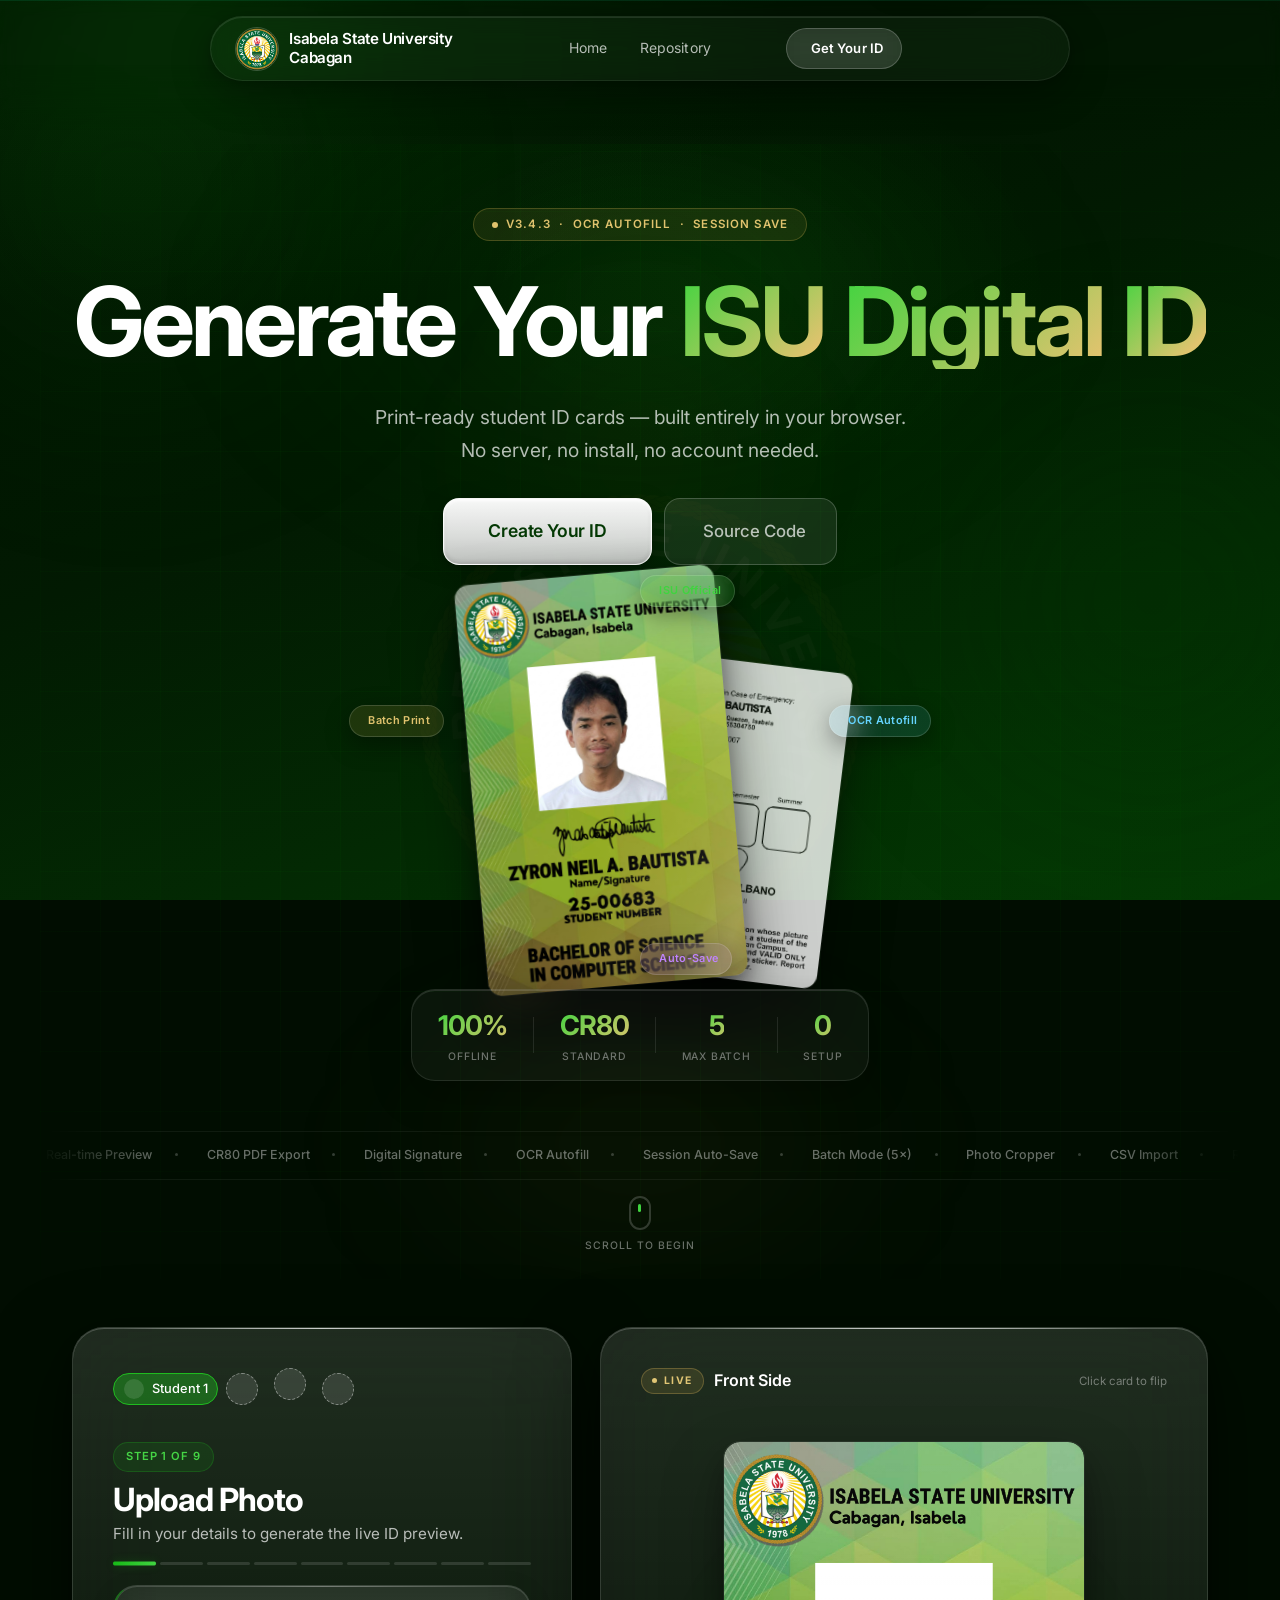
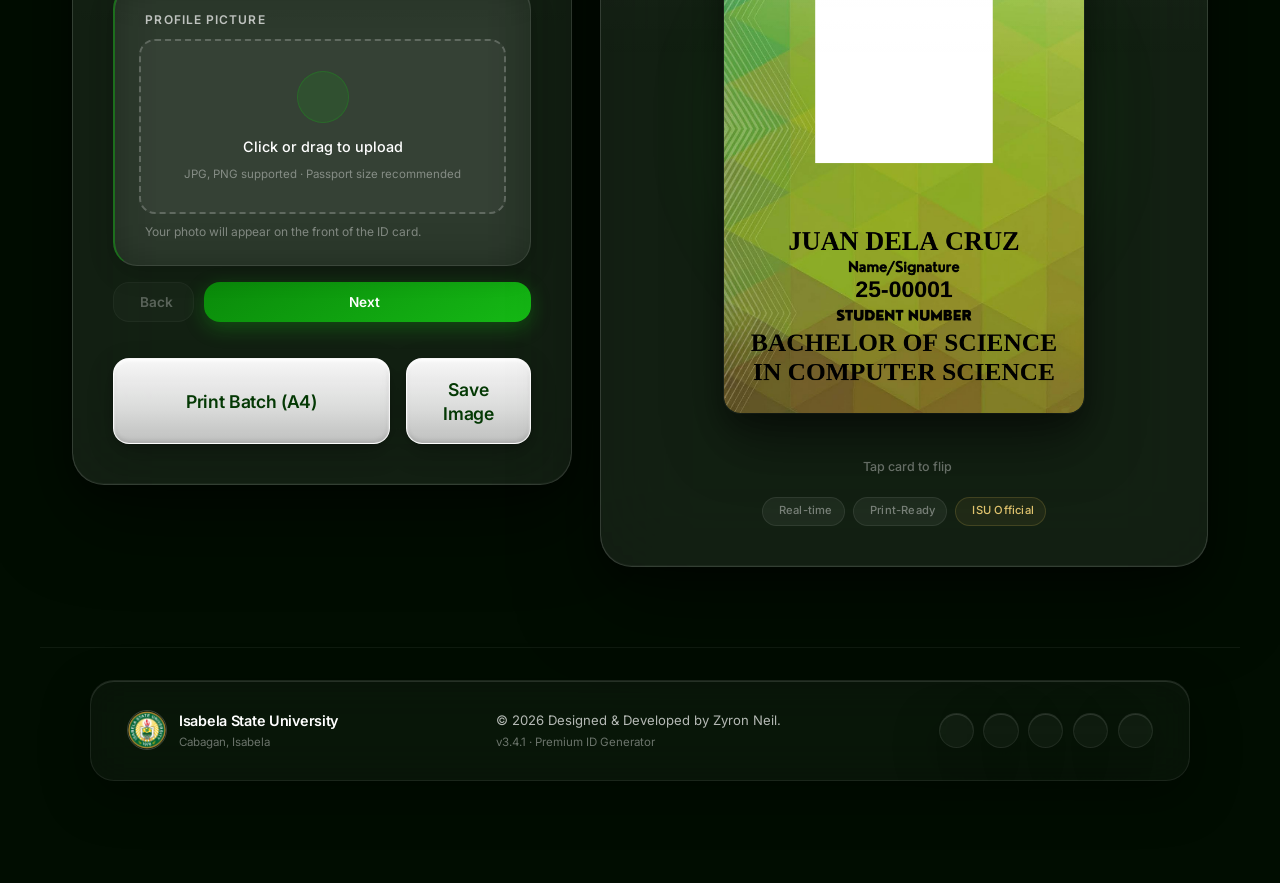
==== index.html @ 24caf27a "chore: release v3.4.3 - fix app.js header module indexing and update versioning" ====
<!DOCTYPE html>
<html lang="en">

<head>
    <meta charset="UTF-8">
    <meta name="viewport" content="width=device-width, initial-scale=1.0">
    <meta name="description"
        content="Generate a premium digital and print-ready Isabela State University Student ID in seconds. Fill in your details and get a real-time live preview — complete with digital signature and OCR autofill.">
    <meta name="theme-color" content="#021a02">
    <title>ISU Premium ID Generator — Isabela State University</title>

    <!-- DNS prefetch for CDN resources -->
    <link rel="dns-prefetch" href="https://fonts.googleapis.com">
    <link rel="dns-prefetch" href="https://fonts.gstatic.com">
    <link rel="dns-prefetch" href="https://unpkg.com">
    <link rel="dns-prefetch" href="https://cdnjs.cloudflare.com">

    <!-- Preconnect for fonts -->
    <link rel="preconnect" href="https://fonts.googleapis.com">
    <link rel="preconnect" href="https://fonts.gstatic.com" crossorigin>

    <!-- Inter (UI) + Roboto Condensed (ID card text) -->
    <link
        href="https://fonts.googleapis.com/css2?family=Inter:ital,opsz,wght@0,14..32,300;0,14..32,400;0,14..32,500;0,14..32,600;0,14..32,700;1,14..32,400&family=Roboto+Condensed:wght@400;700&display=swap"
        rel="stylesheet">

    <!-- Phosphor Icons (deferred — not in the critical paint path) -->
    <script src="https://unpkg.com/@phosphor-icons/web" defer></script>

    <!-- VanillaTilt — 3D card hover effect -->
    <script src="https://cdnjs.cloudflare.com/ajax/libs/vanilla-tilt/1.8.1/vanilla-tilt.min.js" defer></script>

    <link rel="stylesheet" href="style.css?v=3.4.3">
</head>


<body>

    <!-- ═══════════════════════════════════════════════════════
         BACKGROUND DECORATIVE ORBS
    ═══════════════════════════════════════════════════════ -->
    <div class="floating-orbs" aria-hidden="true">
        <div class="orb orb-1"></div>
        <div class="orb orb-2"></div>
        <div class="orb orb-3"></div>
    </div>

    <!-- ═══════════════════════════════════════════════════════
         NAVBAR
    ═══════════════════════════════════════════════════════ -->
    <div class="top-nav-backdrop"></div>

    <nav id="navbar" class="liquid-glass">
        <div class="nav-container">
            <div class="logo-container" onclick="document.getElementById('home').scrollIntoView({behavior:'smooth'})"
                role="button" tabindex="0" aria-label="Back to home">
                <img src="images/isu_logo.png" alt="Isabela State University Logo" class="logo-img">
                <span class="logo-text">Isabela State University Cabagan </span>
            </div>
            <div class="desktop-menu">
                <a href="#home" class="nav-link"
                    onclick="document.getElementById('home').scrollIntoView({behavior:'smooth'})">Home</a>
                <a href="https://github.com/ZyronNeil2007/Isabela-State-University_Cabagan" class="nav-link"
                    target="_blank" rel="noopener noreferrer">Repository</a>
            </div>
            <div class="nav-actions">
                <a href="#generator" class="btn-nav" id="nav-cta-btn"
                    onclick="document.getElementById('generator').scrollIntoView({behavior:'smooth'})">
                    <i class="ph ph-identification-card"></i>
                    <span>Get Your ID</span>
                </a>
            </div>
        </div>
    </nav>

    <!-- ═══════════════════════════════════════════════════════
         HERO SECTION — Cinematic Full-Width
    ═══════════════════════════════════════════════════════ -->
    <section id="home" class="hero-section">

        <!-- Animated mesh grid background -->
        <div class="hero-mesh" aria-hidden="true"></div>

        <!-- Morphing ambient glow -->
        <div class="hero-glow-primary" aria-hidden="true"></div>
        <div class="hero-glow-gold" aria-hidden="true"></div>

        <!-- ISU Seal watermark -->
        <div class="hero-seal" aria-hidden="true">
            <img src="images/isu_logo.png" alt="" class="hero-seal-img" loading="lazy">
        </div>

        <!-- Main content column -->
        <div class="hero-content">

            <!-- Top badge -->
            <div class="hero-badge" style="--delay:0s">
                <span class="hero-badge-dot"></span>
                v3.4.3 &nbsp;&middot;&nbsp; OCR Autofill &nbsp;&middot;&nbsp; Session Save
            </div>

            <!-- Staggered headline -->
            <h1 class="hero-title">
                <span class="hero-word" style="--i:0">Generate</span>
                <span class="hero-word" style="--i:1">Your</span>
                <span class="hero-word hero-word--hl" style="--i:2">ISU</span>
                <span class="hero-word hero-word--hl" style="--i:3">Digital</span>
                <span class="hero-word hero-word--hl" style="--i:4">ID</span>
            </h1>

            <p class="hero-subtitle" style="--delay:0.55s">
                Print-ready student ID cards — built entirely in your browser.
                No server, no install, no account needed.
            </p>

            <!-- CTA buttons -->
            <div class="hero-actions" style="--delay:0.7s">
                <a href="#generator" class="btn-primary hero-cta" id="hero-get-started-btn"
                    onclick="document.getElementById('generator').scrollIntoView({behavior:'smooth'})">
                    <i class="ph ph-identification-card"></i>
                    Create Your ID
                    <i class="ph ph-arrow-right"></i>
                </a>
                <a href="https://github.com/ZyronNeil2007/Isabela-State-University_Cabagan" class="btn-ghost"
                    target="_blank" rel="noopener noreferrer">
                    <i class="ph ph-github-logo"></i> Source Code
                </a>
            </div>

            <!-- 3D Card Stage -->
            <div class="hero-stage" style="--delay:0.85s">
                <!-- Pulsing glow ring -->
                <div class="hero-stage-glow" aria-hidden="true"></div>
                <div class="hero-stage-glow hero-stage-glow--gold" aria-hidden="true"></div>

                <!-- ID card front -->
                <div class="hero-id-card hero-id-front" aria-hidden="true">
                    <img src="images/front_reference.png" alt="ISU Student ID Front" class="hero-id-img" loading="lazy">
                    <div class="hero-card-shine"></div>
                </div>

                <!-- ID card back -->
                <div class="hero-id-card hero-id-back" aria-hidden="true">
                    <img src="images/back_reference.png" alt="ISU Student ID Back" class="hero-id-img" loading="lazy">
                    <div class="hero-card-shine"></div>
                </div>

                <!-- Floating badge chips -->
                <div class="hero-floating-badge hero-fb-1">
                    <i class="ph-fill ph-shield-check"></i> ISU Official
                </div>
                <div class="hero-floating-badge hero-fb-2">
                    <i class="ph-fill ph-scan"></i> OCR Autofill
                </div>
                <div class="hero-floating-badge hero-fb-3">
                    <i class="ph-fill ph-users-three"></i> Batch Print
                </div>
                <div class="hero-floating-badge hero-fb-4">
                    <i class="ph-fill ph-floppy-disk"></i> Auto-Save
                </div>
            </div>

            <!-- Animated stats strip -->
            <div class="hero-stats" style="--delay:1.05s">
                <div class="hero-stat">
                    <span class="hero-stat-number">100%</span>
                    <span class="hero-stat-label">Offline</span>
                </div>
                <div class="hero-stat-div"></div>
                <div class="hero-stat">
                    <span class="hero-stat-number">CR80</span>
                    <span class="hero-stat-label">Standard</span>
                </div>
                <div class="hero-stat-div"></div>
                <div class="hero-stat">
                    <span class="hero-stat-number" id="hero-batch-limit">5</span>
                    <span class="hero-stat-label">Max Batch</span>
                </div>
                <div class="hero-stat-div"></div>
                <div class="hero-stat">
                    <span class="hero-stat-number">0</span>
                    <span class="hero-stat-label">Setup</span>
                </div>
            </div>

        </div>

        <!-- Marquee feature ticker -->
        <div class="hero-marquee" aria-hidden="true">
            <div class="hero-marquee-track">
                <span><i class="ph-fill ph-lightning"></i> Real-time Preview</span>
                <span class="hero-marquee-dot"></span>
                <span><i class="ph-fill ph-file-pdf"></i> CR80 PDF Export</span>
                <span class="hero-marquee-dot"></span>
                <span><i class="ph-fill ph-pen-nib"></i> Digital Signature</span>
                <span class="hero-marquee-dot"></span>
                <span><i class="ph-fill ph-scan"></i> OCR Autofill</span>
                <span class="hero-marquee-dot"></span>
                <span><i class="ph-fill ph-floppy-disk"></i> Session Auto-Save</span>
                <span class="hero-marquee-dot"></span>
                <span><i class="ph-fill ph-users-three"></i> Batch Mode (5×)</span>
                <span class="hero-marquee-dot"></span>
                <span><i class="ph-fill ph-crop"></i> Photo Cropper</span>
                <span class="hero-marquee-dot"></span>
                <span><i class="ph-fill ph-table"></i> CSV Import</span>
                <span class="hero-marquee-dot"></span>
                <!-- duplicate for seamless loop -->
                <span><i class="ph-fill ph-lightning"></i> Real-time Preview</span>
                <span class="hero-marquee-dot"></span>
                <span><i class="ph-fill ph-file-pdf"></i> CR80 PDF Export</span>
                <span class="hero-marquee-dot"></span>
                <span><i class="ph-fill ph-pen-nib"></i> Digital Signature</span>
                <span class="hero-marquee-dot"></span>
                <span><i class="ph-fill ph-scan"></i> OCR Autofill</span>
                <span class="hero-marquee-dot"></span>
                <span><i class="ph-fill ph-floppy-disk"></i> Session Auto-Save</span>
                <span class="hero-marquee-dot"></span>
                <span><i class="ph-fill ph-users-three"></i> Batch Mode (5×)</span>
                <span class="hero-marquee-dot"></span>
                <span><i class="ph-fill ph-crop"></i> Photo Cropper</span>
                <span class="hero-marquee-dot"></span>
                <span><i class="ph-fill ph-table"></i> CSV Import</span>
            </div>
        </div>

        <!-- Scroll indicator -->
        <div class="hero-scroll-indicator"
            onclick="document.getElementById('generator').scrollIntoView({behavior:'smooth'})">
            <div class="scroll-mouse">
                <div class="scroll-wheel"></div>
            </div>
            <span>Scroll to begin</span>
        </div>

    </section>

    <!-- ═══════════════════════════════════════════════════════
         SESSION RESTORE BANNER
    ═══════════════════════════════════════════════════════ -->
    <div id="session-restore-banner" class="session-banner" role="alert" aria-live="polite">
        <div class="session-banner-inner">
            <i class="ph ph-clock-counter-clockwise"></i>
            <span>You have an unsaved session from a previous visit. Restore it?</span>
            <div class="session-banner-actions">
                <button class="btn-primary btn-sm" onclick="onRestoreSession()">
                    <i class="ph ph-arrow-counter-clockwise"></i> Restore
                </button>
                <button class="btn-ghost btn-sm" onclick="onDiscardSession()">
                    <i class="ph ph-trash"></i> Discard
                </button>
            </div>
        </div>
    </div>

    <!-- ═══════════════════════════════════════════════════════
         MAIN GENERATOR — SPLIT LAYOUT
    ═══════════════════════════════════════════════════════ -->
    <main class="container" id="generator">

        <!-- ── LEFT: FORM SECTION ──────────────────────────── -->
        <div class="form-section glass-panel">

            <!-- ─────────────────────────────────────────────
                 STUDENT TABS (Batch Print Feature)
            ───────────────────────────────────────────────── -->
            <div class="student-tabs-container">
                <div class="student-tabs" id="student-tabs">
                    <!-- Tabs injected by JS -->
                </div>
                <button class="add-student-btn" id="add-student-btn" aria-label="Add new student"
                    title="Add Student">
                    <i class="ph ph-plus"></i>
                </button>
                <label for="csv-upload" class="add-student-btn" title="Bulk Import CSV" style="cursor:pointer; margin-left:8px; display:inline-flex; align-items:center; justify-content:center;">
                    <i class="ph ph-file-csv"></i>
                    <input type="file" id="csv-upload" accept=".csv" style="display:none;">
                </label>
                <button class="add-student-btn" title="Autofill from Photo (OCR)" onclick="openOcrModal()"
                    aria-label="Scan printed ID or form to autofill fields" style="margin-left:8px;">
                    <i class="ph ph-scan"></i>
                </button>
            </div>

            <!-- ─────────────────────────────────────────────
                 STEPPER HEADER (shown in stepper mode)
                 Contains mini live preview + progress meta
            ───────────────────────────────────────────────── -->
            <div class="stepper-header">
                <div class="stepper-mini-preview">
                    <div class="stepper-mini-card" id="mini-card">
                        <div class="stepper-mini-front">
                            <canvas id="mini-canvas-front"></canvas>
                        </div>
                        <div class="stepper-mini-back">
                            <canvas id="mini-canvas-back"></canvas>
                        </div>
                    </div>
                </div>

                <div class="stepper-meta">
                    <div class="stepper-step-label">
                        <span id="stepper-step-name">Upload Photo</span>
                        <span class="stepper-step-count" id="stepper-count">1 / 9</span>
                    </div>
                    <div class="stepper-progress-track">
                        <div class="stepper-progress-fill" id="stepper-progress"></div>
                    </div>
                    <div class="stepper-dots" id="stepper-dots"></div>
                </div>
            </div>

            <!-- ─────────────────────────────────────────────
                 DESKTOP FORM HEADER
            ───────────────────────────────────────────────── -->
            <div class="desktop-form-header">
                <div class="desktop-form-header-top">
                    <div class="desktop-step-badge" id="desktop-step-badge">
                        <i class="ph ph-number-one"></i>
                        Step 1 of 9
                    </div>
                    <h2 class="desktop-step-title" id="desktop-step-title">Upload Photo</h2>
                    <p class="subtitle">Fill in your details to generate the live ID preview.</p>
                </div>
                <!-- Segmented progress bar — JS injects 9 segments -->
                <div class="desktop-progress-bar" id="desktop-progress-bar" role="progressbar" aria-valuemin="1"
                    aria-valuemax="9" aria-valuenow="1"></div>
            </div>

            <!-- ─────────────────────────────────────────────
                 FORM STEPS
                 Each .form-group: data-step & data-step-title
            ───────────────────────────────────────────────── -->
            <div class="steps-wrapper">

                <!-- Step 1: Photo -->
                <div class="form-group" data-step="1" data-step-title="Upload Photo">
                    <label for="profile-pic">
                        <i class="ph ph-camera"></i> Profile Picture
                    </label>
                    <div class="photo-upload-area" id="photo-upload-area">
                        <div class="photo-upload-placeholder" id="photo-placeholder">
                            <div class="photo-upload-icon">
                                <i class="ph ph-cloud-arrow-up"></i>
                            </div>
                            <span>Click or drag to upload</span>
                            <small>JPG, PNG supported · Passport size recommended</small>
                        </div>
                        <div class="photo-preview-wrapper" id="photo-preview-wrapper" style="display:none;">
                            <img id="photo-preview-thumb" class="photo-preview-thumb" alt="Profile photo preview">
                            <button id="recrop-btn" class="recrop-btn" type="button"><i class="ph ph-crop"></i>
                                Re-crop</button>
                        </div>
                        <input type="file" id="profile-pic" accept="image/*" aria-label="Upload profile picture">
                    </div>
                    <p class="step-hint"><i class="ph ph-info"></i> Your photo will appear on the front of the ID card.
                    </p>
                </div>

                <!-- Step 2: Full Name -->
                <div class="form-group" data-step="2" data-step-title="Full Name">
                    <label for="full-name"><i class="ph ph-user"></i> Full Name</label>
                    <input type="text" id="full-name" placeholder="e.g. JUAN DELA CRUZ" autocomplete="name"
                        spellcheck="false">
                    <p class="step-hint"><i class="ph ph-info"></i> Appears on the front of your ID. Use your official
                        full name.</p>
                </div>

                <!-- Step 3: ID Number -->
                <div class="form-group" data-step="3" data-step-title="ID Number">
                    <label for="id-number"><i class="ph ph-hash"></i> ID / Student Number</label>
                    <input type="text" id="id-number" placeholder="e.g. 25-00001" spellcheck="false">
                    <p class="step-hint"><i class="ph ph-info"></i> Your official student identification number.</p>
                </div>

                <!-- Step 4: Course -->
                <div class="form-group" data-step="4" data-step-title="Course">
                    <label for="course"><i class="ph ph-graduation-cap"></i> Degree Program</label>
                    <input type="text" id="course" placeholder="e.g. BS Computer Science" spellcheck="false">
                    <p class="step-hint"><i class="ph ph-info"></i> Your full degree program name as it will appear on
                        the ID.</p>
                </div>

                <!-- Step 5: DOB -->
                <div class="form-group" data-step="5" data-step-title="Date of Birth">
                    <label for="dob"><i class="ph ph-cake"></i> Date of Birth</label>
                    <input type="date" id="dob">
                    <p class="step-hint"><i class="ph ph-info"></i> Appears on the back of the ID card.</p>
                </div>

                <!-- Step 6: Parent / Guardian -->
                <div class="form-group" data-step="6" data-step-title="Parent / Guardian">
                    <label for="parent-name"><i class="ph ph-users"></i> Parent / Guardian Name</label>
                    <input type="text" id="parent-name" placeholder="e.g. JANE DELA CRUZ" spellcheck="false">
                    <p class="step-hint"><i class="ph ph-info"></i> Person to notify in case of emergency.</p>
                </div>

                <!-- Step 7: Address -->
                <div class="form-group" data-step="7" data-step-title="Address">
                    <label for="address"><i class="ph ph-map-pin"></i> Home Address</label>
                    <textarea id="address" placeholder="e.g. Brgy. San Antonio, Cauayan City, Isabela" rows="3"
                        spellcheck="false"></textarea>
                    <p class="step-hint"><i class="ph ph-info"></i> Full home address for your ID record.</p>
                </div>

                <!-- Step 8: Telephone -->
                <div class="form-group" data-step="8" data-step-title="Telephone">
                    <label for="telephone"><i class="ph ph-phone"></i> Telephone / Mobile</label>
                    <input type="text" id="telephone" placeholder="e.g. +63 912 345 6789" spellcheck="false">
                    <p class="step-hint"><i class="ph ph-info"></i> Emergency contact number printed on the back.</p>
                </div>

                <!-- Step 9: Signature -->
                <div class="form-group clearfix" data-step="9" data-step-title="Signature">
                    <label><i class="ph ph-pen-nib"></i> Signature</label>

                    <!-- Signature Mode Toggle -->
                    <div class="sig-mode-tabs">
                        <button class="sig-mode-tab active" id="sig-tab-draw" onclick="switchSigMode('draw')">
                            <i class="ph ph-pencil-simple"></i> Draw
                        </button>
                        <button class="sig-mode-tab" id="sig-tab-upload" onclick="switchSigMode('upload')">
                            <i class="ph ph-sparkle"></i> Scan Photo
                        </button>
                    </div>

                    <!-- Draw Mode -->
                    <div id="sig-draw-mode">
                        <div class="signature-container">
                            <canvas id="signature-pad" aria-label="Draw your signature"></canvas>
                            <div class="signature-watermark">Draw your signature here</div>
                        </div>
                        <div class="signature-actions">
                            <button id="clear-signature" class="btn-clear">
                                <i class="ph ph-eraser"></i> Clear
                            </button>
                        </div>
                    </div>

                    <!-- AI Upload Mode -->
                    <div id="sig-upload-mode" style="display:none;">
                        <div class="sig-upload-area" id="sig-upload-area">
                            <div class="sig-upload-placeholder" id="sig-upload-placeholder">
                                <i class="ph ph-camera"></i>
                                <span>Take a photo or upload your signature on white paper</span>
                                <small>JPG · PNG · WEBP supported</small>
                            </div>
                            <img id="sig-upload-preview" class="sig-upload-preview" style="display:none;" alt="Signature photo preview">
                            <input type="file" id="sig-photo-input" accept="image/*" aria-label="Upload signature photo">
                        </div>
                        <div class="sig-upload-actions">
                            <button class="btn-ai-enhance" id="sig-enhance-btn" onclick="enhanceSignatureWithAI()" style="display:none;">
                                <i class="ph ph-magic-wand"></i>
                                <span>Enhance &amp; Remove Background</span>
                            </button>
                            <button class="btn-clear" id="sig-upload-clear" onclick="clearUploadedSig()" style="display:none;">
                                <i class="ph ph-trash"></i> Clear
                            </button>
                        </div>
                        <div class="sig-ai-status" id="sig-ai-status" style="display:none;">
                            <div class="sig-ai-spinner"></div>
                            <span id="sig-ai-status-text">Processing signature…</span>
                        </div>
                        <div class="sig-result-preview" id="sig-result-preview" style="display:none;">
                            <div class="sig-result-label"><i class="ph ph-check-circle"></i> Cleaned signature ready</div>
                            <canvas id="sig-result-canvas" class="sig-result-canvas" aria-label="Processed signature preview"></canvas>
                            <button class="btn-ghost sig-reprocess-btn" onclick="document.getElementById('sig-photo-input').click()">
                                <i class="ph ph-arrow-counter-clockwise"></i> Use different photo
                            </button>
                        </div>
                    </div>

                    <p class="step-hint"><i class="ph ph-info"></i> Sign on white paper, take a photo, and the engine will clean and extract it automatically.</p>
                </div>

            </div><!-- /steps-wrapper -->

            <!-- ─────────────────────────────────────────────
                 STEPPER NAVIGATION (Back / Next / Done)
            ───────────────────────────────────────────────── -->
            <div class="stepper-nav">
                <button class="stepper-btn stepper-btn-back" id="stepper-back" onclick="stepperBack()"
                    aria-label="Previous step">
                    <i class="ph ph-arrow-left"></i> Back
                </button>
                <button class="stepper-btn stepper-btn-next" id="stepper-next" onclick="stepperNext()"
                    aria-label="Next step">
                    Next <i class="ph ph-arrow-right"></i>
                </button>
                <button class="stepper-btn stepper-btn-done" id="stepper-done" style="display:none;"
                    onclick="showMobileExportMenu()" aria-label="Download ID">
                    <i class="ph ph-download-simple"></i> Download ID
                </button>
            </div>

            <!-- Desktop Download Buttons -->
            <div class="export-actions" id="desktop-export-actions">
                <button id="download-btn" class="btn-primary desktop-download-btn"
                    aria-label="Download print-ready A4 ID">
                    <i class="ph ph-printer"></i>
                    Print Batch (A4)
                </button>
                <div class="export-dropdown-container">
                    <button id="save-image-btn" class="btn-primary desktop-download-btn" aria-label="Save as Image">
                        <i class="ph ph-image"></i>
                        Save Image <i class="ph ph-caret-down"></i>
                    </button>
                    <div class="export-dropdown-menu" id="export-dropdown-menu">
                        <button onclick="saveAsImage('front')">Front Side</button>
                        <button onclick="saveAsImage('back')">Back Side</button>
                        <button onclick="saveAsImage('both')">Both Sides</button>
                    </div>
                </div>
            </div>

            <!-- Mobile Export Actions Sheet -->
            <div class="mobile-export-sheet" id="mobile-export-sheet">
                <div class="sheet-header">
                    <h3>Export ID</h3>
                    <button class="btn-close" onclick="hideMobileExportMenu()"><i class="ph ph-x"></i></button>
                </div>
                <div class="sheet-body">
                    <button class="btn-primary"
                        onclick="document.getElementById('download-btn').click(); hideMobileExportMenu();">
                        <i class="ph ph-printer"></i> Print Batch (A4)
                    </button>
                    <button class="btn-ghost" onclick="saveAsImage('front'); hideMobileExportMenu();">
                        <i class="ph ph-image"></i> Save Front Image
                    </button>
                    <button class="btn-ghost" onclick="saveAsImage('back'); hideMobileExportMenu();">
                        <i class="ph ph-image"></i> Save Back Image
                    </button>
                    <button class="btn-ghost" onclick="saveAsImage('both'); hideMobileExportMenu();">
                        <i class="ph ph-images"></i> Save Both Sides
                    </button>
                </div>
            </div>

        </div><!-- /form-section -->

        <!-- ── RIGHT: PREVIEW SECTION ──────────────────────── -->
        <div class="preview-section glass-panel">

            <div class="preview-header">
                <div class="live-badge">
                    <span class="live-dot"></span>
                    LIVE
                </div>
                <div class="preview-title" id="flip-title">Front Side</div>
                <div class="preview-side-hint">Click card to flip</div>
            </div>

            <!-- Card Stage: ambient glow + tilt container -->
            <div class="card-stage">
                <div class="card-ambient-glow" aria-hidden="true"></div>

                <div class="flip-card-container" id="card-tilt-wrapper" onclick="flipCard()" role="button" tabindex="0"
                    aria-label="Click to flip ID card" onkeydown="if(event.key==='Enter'||event.key===' ')flipCard()">
                    <div class="flip-card" id="idCard">
                        <div class="flip-card-front id-card-preview">
                            <canvas id="front-canvas"></canvas>
                        </div>
                        <div class="flip-card-back id-card-preview">
                            <canvas id="back-canvas"></canvas>
                        </div>
                    </div>
                </div>
            </div>

            <!-- Flip Hint -->
            <div class="flip-hint" onclick="document.querySelector('.flip-card-container').click();" role="button">
                <i class="ph ph-arrows-clockwise"></i>
                <span>Tap card to flip</span>
            </div>

            <!-- Info Chips -->
            <div class="preview-chips">
                <div class="chip"><i class="ph ph-lightning"></i> Real-time</div>
                <div class="chip"><i class="ph ph-printer"></i> Print-Ready</div>
                <div class="chip chip-gold"><i class="ph ph-shield-check"></i> ISU Official</div>
            </div>

        </div><!-- /preview-section -->

    </main><!-- /container -->

    <!-- ═══════════════════════════════════════════════════════
         FOOTER
    ═══════════════════════════════════════════════════════ -->
    <footer>
        <div class="footer-container liquid-glass">
            <div class="footer-logo">
                <img src="images/isu_logo.png" alt="ISU Logo" class="logo-img">
                <div class="footer-logo-text">
                    <span class="footer-uni-name">Isabela State University</span>
                    <span class="footer-tagline">Cabagan, Isabela</span>
                </div>
            </div>
            <p class="footer-text">
                © 2026 Designed &amp; Developed by Zyron Neil.
                <span>v3.4.1 · Premium ID Generator</span>
            </p>
            <div class="social-links">
                <a href="mailto:zyronneilbautista10@gmail.com" aria-label="Email" class="icon-link liquid-glass">
                    <i class="ph ph-envelope"></i>
                </a>
                <a href="https://www.facebook.com/share/18ZFsaeo4S/" target="_blank" rel="noopener noreferrer"
                    class="icon-link liquid-glass" aria-label="Facebook">
                    <i class="ph ph-facebook-logo"></i>
                </a>
                <a href="https://www.instagram.com/zyronnei10/" target="_blank" rel="noopener noreferrer"
                    class="icon-link liquid-glass" aria-label="Instagram">
                    <i class="ph ph-instagram-logo"></i>
                </a>
                <a href="https://www.tiktok.com/@zyron_neil" target="_blank" rel="noopener noreferrer"
                    class="icon-link liquid-glass" aria-label="TikTok">
                    <i class="ph ph-tiktok-logo"></i>
                </a>
                <a href="https://github.com/ZyronNeil2007" target="_blank" rel="noopener noreferrer"
                    class="icon-link liquid-glass" aria-label="GitHub">
                    <i class="ph ph-github-logo"></i>
                </a>
            </div>
        </div>
    </footer>

    <!-- Hidden export canvas -->
    <canvas id="export-canvas" style="display:none;" aria-hidden="true"></canvas>
    <!-- Hidden crop canvas -->
    <canvas id="crop-canvas" style="display:none;" aria-hidden="true"></canvas>

    <!-- ═══════════════════════════════════════════════════════
         OCR AUTOFILL MODAL
    ═══════════════════════════════════════════════════════ -->
    <div class="cropper-modal-overlay" id="ocr-modal" aria-modal="true" role="dialog" aria-label="Scan printed ID or form">
        <div class="cropper-modal glass-panel ocr-modal-panel">
            <div class="cropper-header">
                <div class="ocr-header-icon"><i class="ph ph-scan"></i></div>
                <div>
                    <h3>Autofill from Photo</h3>
                    <p class="ocr-header-sub">Snap or upload a printed ID / registration form</p>
                </div>
                <button class="btn-close" onclick="closeOcrModal()" aria-label="Close">
                    <i class="ph ph-x"></i>
                </button>
            </div>

            <div class="ocr-body">
                <!-- Upload zone -->
                <div class="ocr-upload-zone" id="ocr-upload-zone">
                    <div class="ocr-placeholder" id="ocr-placeholder">
                        <i class="ph ph-camera"></i>
                        <span>Click or tap to upload / snap a photo</span>
                        <small>Photo of existing printed ID or registration form</small>
                    </div>
                    <img id="ocr-preview-img" class="ocr-preview-img" style="display:none;" alt="Uploaded photo for OCR">
                    <input type="file" id="ocr-file-input" accept="image/*" capture="environment" style="display:none;">
                </div>

                <!-- Status bar -->
                <div class="sig-ai-status" id="ocr-status" style="display:none;">
                    <div class="sig-ai-spinner"></div>
                    <span id="ocr-status-text">Loading OCR engine…</span>
                </div>

                <!-- Scan button -->
                <div class="ocr-scan-row">
                    <button class="btn-ai-enhance" id="ocr-scan-btn" onclick="runOcrScan()" style="display:none;">
                        <i class="ph ph-magnifying-glass"></i>
                        <span>Scan &amp; Extract Fields</span>
                    </button>
                </div>

                <!-- Extracted results -->
                <div class="ocr-results" id="ocr-results" style="display:none;">
                    <h4 class="ocr-results-title"><i class="ph ph-check-circle"></i> Extracted Fields</h4>
                    <div class="ocr-results-grid">
                        <div class="ocr-field">
                            <span class="ocr-field-label"><i class="ph ph-user"></i> Name</span>
                            <span class="ocr-field-value" id="ocr-result-name">—</span>
                        </div>
                        <div class="ocr-field">
                            <span class="ocr-field-label"><i class="ph ph-hash"></i> ID Number</span>
                            <span class="ocr-field-value" id="ocr-result-id">—</span>
                        </div>
                        <div class="ocr-field">
                            <span class="ocr-field-label"><i class="ph ph-graduation-cap"></i> Course</span>
                            <span class="ocr-field-value" id="ocr-result-course">—</span>
                        </div>
                        <div class="ocr-field">
                            <span class="ocr-field-label"><i class="ph ph-cake"></i> Date of Birth</span>
                            <span class="ocr-field-value" id="ocr-result-dob">—</span>
                        </div>
                    </div>
                    <p class="ocr-disclaimer"><i class="ph ph-info"></i> Review the results above before applying. OCR may not be 100% accurate.</p>
                </div>
            </div>

            <div class="cropper-footer">
                <div class="cropper-actions">
                    <button class="btn-ghost" onclick="closeOcrModal()">Cancel</button>
                    <button class="btn-primary" id="ocr-apply-btn" onclick="applyOcrResults()" style="display:none;">Apply to Form</button>
                </div>
            </div>
        </div>
    </div>

    <!-- ═══════════════════════════════════════════════════════
         PHOTO CROPPER MODAL
    ═══════════════════════════════════════════════════════ -->
    <div class="cropper-modal-overlay" id="cropper-modal" aria-hidden="true">
        <div class="cropper-modal glass-panel">
            <div class="cropper-header">
                <h3>Adjust Photo</h3>
                <button class="btn-close" id="cropper-cancel" aria-label="Close">
                    <i class="ph ph-x"></i>
                </button>
            </div>
            <div class="cropper-body">
                <div class="cropper-viewport" id="cropper-viewport">
                    <img id="cropper-img" src="" alt="Source image to crop">
                    <div class="cropper-frame">
                        <div class="cropper-handle top-left"></div>
                        <div class="cropper-handle top-right"></div>
                        <div class="cropper-handle bottom-left"></div>
                        <div class="cropper-handle bottom-right"></div>
                    </div>
                </div>
            </div>
            <div class="cropper-footer">
                <div class="cropper-zoom">
                    <i class="ph ph-magnifying-glass-minus"></i>
                    <input type="range" id="cropper-zoom" min="0.5" max="3" step="0.01" value="1">
                    <i class="ph ph-magnifying-glass-plus"></i>
                </div>
                <div class="cropper-actions">
                    <button class="btn-ghost" id="cropper-cancel-btn">Cancel</button>
                    <button class="btn-primary" id="cropper-save-btn">Use This Crop</button>
                </div>
            </div>
        </div>
    </div>

    <!-- jsPDF for PDF batch export -->
    <script src="https://cdnjs.cloudflare.com/ajax/libs/jspdf/2.5.1/jspdf.umd.min.js"></script>
    <!-- Tesseract.js is lazy-loaded by app.js when the OCR modal is first opened -->
    <script src="app.js"></script>
</body>

</html>
---- style.css ----
/* ═══════════════════════════════════════════════════════════════════════════
   ISU PREMIUM ID GENERATOR — DESIGN SYSTEM
   Apple-inspired Glassmorphism · Inter Typography · ISU Green + Gold Palette
   ═══════════════════════════════════════════════════════════════════════════

   SECTIONS:
   1.  Design Tokens (CSS Variables)
   2.  Reset & Base
   3.  Body & Background
   4.  Floating Orbs
   5.  Nav Backdrop & Navbar
   6.  Hero Section
   7.  Main Container (Split Grid)
   8.  Glass Panel Base
   9.  Form Section
   10. Form Groups & Inputs
   11. Photo Upload Area
   12. Signature Pad
   13. Stepper System (Header, Meta, Nav)
   14. Desktop Form Header
   15. Download Buttons
   16. Preview Section
   17. Card Stage & Flip Card
   18. Preview Chips & Flip Hint
   19. Liquid Glass & Shared Components
   20. Footer
   21. Animations & Keyframes
   22. Responsive Breakpoints
═══════════════════════════════════════════════════════════════════════════ */


/* ───────────────────────────────────────────────────────────────────────────
   1. DESIGN TOKENS
─────────────────────────────────────────────────────────────────────────── */
:root {
    /* ── Color Palette ── */
    /* ISU Forest Greens */
    --forest-950: #010d01;
    --forest-900: #021a02;
    --forest-800: #043904;
    --forest-700: #065806;
    --forest-600: #0a8a0a;
    --green-500: #15B915;
    --green-400: #3fd43f;
    --green-300: #7fff7f;
    --green-glow: rgba(21, 185, 21, 0.20);
    --green-glow-strong: rgba(21, 185, 21, 0.40);

    /* Gold Accent — "Premium" */
    --gold-600: #A07830;
    --gold-500: #C9A84C;
    --gold-400: #E0C36E;
    --gold-300: #F0D98A;
    --gold-glow: rgba(201, 168, 76, 0.25);

    /* Neutrals */
    --white: #ffffff;
    --white-90: rgba(255, 255, 255, 0.90);
    --white-70: rgba(255, 255, 255, 0.70);
    --white-40: rgba(255, 255, 255, 0.40);
    --white-20: rgba(255, 255, 255, 0.20);
    --white-12: rgba(255, 255, 255, 0.12);
    --white-08: rgba(255, 255, 255, 0.08);
    --white-05: rgba(255, 255, 255, 0.05);
    --white-03: rgba(255, 255, 255, 0.03);
    --black-60: rgba(0, 0, 0, 0.60);
    --black-40: rgba(0, 0, 0, 0.40);
    --black-20: rgba(0, 0, 0, 0.20);

    /* ── Semantic Colors ── */
    --text-primary: var(--white);
    --text-secondary: var(--white-70);
    --text-muted: var(--white-40);
    --accent: var(--green-500);
    --accent-hover: var(--green-400);
    --danger: #ff3b30;

    /* ── Glass Tiers ── */
    /* Tier 1: Main panels (form, preview, hero) */
    --glass-t1-bg: rgba(255, 255, 255, 0.07);
    --glass-t1-border: rgba(255, 255, 255, 0.14);
    --glass-t1-blur: 48px;
    --glass-t1-shadow:
        inset 0 1px 0 rgba(255, 255, 255, 0.22),
        inset 0 -1px 0 rgba(255, 255, 255, 0.04),
        0 32px 80px rgba(0, 0, 0, 0.50),
        0 8px 24px rgba(0, 0, 0, 0.25);

    /* Tier 2: Inner cards (form groups) */
    --glass-t2-bg: rgba(255, 255, 255, 0.05);
    --glass-t2-border: rgba(255, 255, 255, 0.10);
    --glass-t2-blur: 24px;
    --glass-t2-shadow:
        inset 0 1px 0 rgba(255, 255, 255, 0.15),
        0 8px 24px rgba(0, 0, 0, 0.20);

    /* Tier 3: Nav / Footer elements */
    --glass-t3-bg: rgba(255, 255, 255, 0.03);
    --glass-t3-border: rgba(255, 255, 255, 0.08);
    --glass-t3-blur: 20px;

    /* ── Spacing Scale ── */
    --sp-xs: 0.25rem;
    /* 4px  */
    --sp-sm: 0.5rem;
    /* 8px  */
    --sp-md: 0.75rem;
    /* 12px */
    --sp-lg: 1rem;
    /* 16px */
    --sp-xl: 1.5rem;
    /* 24px */
    --sp-2xl: 2rem;
    /* 32px */
    --sp-3xl: 2.5rem;
    /* 40px */

    /* ── Border Radius ── */
    --radius-sm: 8px;
    --radius-md: 12px;
    --radius-lg: 16px;
    --radius-xl: 24px;
    --radius-2xl: 32px;
    --radius-full: 9999px;

    /* ── Typography ── */
    --font-base: 'Inter', -apple-system, BlinkMacSystemFont, 'Segoe UI', sans-serif;
    --font-card: 'Roboto Condensed', 'Arial Narrow', sans-serif;

    /* ── Transitions ── */
    --ease-spring: cubic-bezier(0.175, 0.885, 0.32, 1.275);
    --ease-smooth: cubic-bezier(0.25, 0.8, 0.25, 1);
    --ease-out: cubic-bezier(0.0, 0.0, 0.2, 1);
    --dur-fast: 150ms;
    --dur-base: 300ms;
    --dur-slow: 600ms;

    /* ── Layout ── */
    --navbar-height: 80px;
    --container-max: 1400px;
}


/* ───────────────────────────────────────────────────────────────────────────
   2. RESET & BASE
─────────────────────────────────────────────────────────────────────────── */
*,
*::before,
*::after {
    box-sizing: border-box;
    margin: 0;
    padding: 0;
}

html {
    overflow-x: hidden;
    scroll-behavior: smooth;
    -webkit-text-size-adjust: 100%;
    background-color: var(--forest-950);
}

body {
    font-family: var(--font-base);
    font-size: 1rem;
    font-weight: 400;
    line-height: 1.6;
    color: var(--text-primary);
    -webkit-font-smoothing: antialiased;
    -moz-osx-font-smoothing: grayscale;
    text-rendering: optimizeLegibility;
    font-feature-settings: 'kern' 1, 'liga' 1;
    overflow-x: hidden;
}

a {
    text-decoration: none;
    color: inherit;
}

button {
    font-family: var(--font-base);
    cursor: pointer;
    border: none;
    background: none;
}

img,
canvas {
    display: block;
    max-width: 100%;
}

textarea {
    resize: vertical;
    font-family: var(--font-base);
}


/* ───────────────────────────────────────────────────────────────────────────
   3. BODY & BACKGROUND
─────────────────────────────────────────────────────────────────────────── */
body {
    min-height: 100vh;
    display: flex;
    flex-direction: column;
    align-items: center;
    justify-content: flex-start;
    gap: clamp(2rem, 4vw, 3rem);

    /* Premium layered gradient background */
    background:
        radial-gradient(ellipse 80% 60% at 15% 0%, rgba(10, 80, 10, 0.35) 0%, transparent 60%),
        radial-gradient(ellipse 60% 50% at 85% 100%, rgba(4, 57, 4, 0.45) 0%, transparent 60%),
        radial-gradient(ellipse 40% 40% at 60% 30%, rgba(21, 185, 21, 0.06) 0%, transparent 55%),
        linear-gradient(160deg, var(--forest-950) 0%, var(--forest-900) 45%, var(--forest-800) 100%);
    background-attachment: fixed;

    padding: calc(var(--navbar-height) + clamp(2rem, 5vw, 4rem)) clamp(1rem, 4vw, 2.5rem) clamp(3rem, 5vw, 5rem);

    position: relative;
}


/* ───────────────────────────────────────────────────────────────────────────
   4. FLOATING ORBS (Decorative Background Blobs)
─────────────────────────────────────────────────────────────────────────── */
.floating-orbs {
    position: fixed;
    inset: 0;
    z-index: 0;
    pointer-events: none;
    overflow: hidden;
}

.orb {
    position: absolute;
    border-radius: 50%;
    filter: blur(80px);
    will-change: transform;
}

.orb-1 {
    width: clamp(400px, 50vw, 700px);
    height: clamp(400px, 50vw, 700px);
    background: radial-gradient(circle, rgba(21, 185, 21, 0.10) 0%, transparent 70%);
    top: -15%;
    left: -15%;
    animation: floatOrb1 25s ease-in-out infinite;
}

.orb-2 {
    width: clamp(300px, 40vw, 550px);
    height: clamp(300px, 40vw, 550px);
    background: radial-gradient(circle, rgba(4, 57, 4, 0.30) 0%, transparent 70%);
    bottom: 5%;
    right: -10%;
    animation: floatOrb2 30s ease-in-out infinite;
}

.orb-3 {
    width: clamp(200px, 25vw, 400px);
    height: clamp(200px, 25vw, 400px);
    background: radial-gradient(circle, rgba(201, 168, 76, 0.05) 0%, transparent 70%);
    top: 50%;
    left: 50%;
    transform: translate(-50%, -50%);
    animation: floatOrb3 20s ease-in-out infinite;
}

/* Ensure all page content sits above orbs */
nav,
section,
main,
footer {
    position: relative;
    z-index: 1;
}


/* ───────────────────────────────────────────────────────────────────────────
   5. NAV BACKDROP & NAVBAR
─────────────────────────────────────────────────────────────────────────── */
.top-nav-backdrop {
    position: fixed;
    top: 0;
    left: 0;
    width: 100%;
    height: 130px;
    z-index: 990;
    pointer-events: none;
    backdrop-filter: blur(8px);
    -webkit-backdrop-filter: blur(8px);
    mask-image: linear-gradient(to bottom, rgba(0, 0, 0, 1) 50%, rgba(0, 0, 0, 0) 100%);
    -webkit-mask-image: linear-gradient(to bottom, rgba(0, 0, 0, 1) 50%, rgba(0, 0, 0, 0) 100%);
}

#navbar {
    position: fixed;
    top: 16px;
    left: 50%;
    transform: translateX(-50%);
    width: min(92%, 860px);
    z-index: 1000;
    border-radius: var(--radius-full) !important;
    transition: top var(--dur-base) var(--ease-smooth),
        box-shadow var(--dur-base) var(--ease-smooth);
    will-change: transform;
}

#navbar.scrolled {
    top: 10px;
}

.nav-container {
    display: flex;
    align-items: center;
    justify-content: space-between;
    padding: 0.6rem 1.5rem;
    gap: 1rem;
}

.logo-container {
    display: flex;
    align-items: center;
    gap: 0.65rem;
    cursor: pointer;
    user-select: none;
    flex-shrink: 0;
}

#navbar .logo-img {
    width: 2.75rem;
    height: 2.75rem;
    border-radius: 50%;
    object-fit: cover;
    transition: transform var(--dur-base) var(--ease-spring);
    border: 1.5px solid var(--white-20);
}

#navbar .logo-img:hover {
    transform: scale(1.1) rotate(5deg);
}

.logo-img {
    width: 2rem;
    height: 2rem;
    border-radius: 50%;
    object-fit: cover;
}

.logo-text {
    font-size: 0.95rem;
    font-weight: 600;
    letter-spacing: -0.025em;
    color: var(--text-primary);
    line-height: 1.2;
}

.desktop-menu {
    display: none;
    align-items: center;
    gap: 2rem;
}

.nav-link {
    font-size: 0.875rem;
    font-weight: 400;
    color: var(--text-secondary);
    letter-spacing: 0.01em;
    transition: color var(--dur-fast) ease;
    position: relative;
}

.nav-link::after {
    content: '';
    position: absolute;
    bottom: -3px;
    left: 0;
    width: 0%;
    height: 1.5px;
    background: var(--accent);
    transition: width var(--dur-base) var(--ease-smooth);
    border-radius: 1px;
}

.nav-link:hover {
    color: var(--text-primary);
}

.nav-link:hover::after {
    width: 100%;
}

.nav-actions {
    flex-shrink: 0;
}

/* Navbar CTA button */
.btn-nav {
    display: inline-flex;
    align-items: center;
    gap: 0.4rem;
    padding: 0.55rem 1.1rem;
    border-radius: var(--radius-full);
    background: var(--white-12);
    border: 1px solid var(--white-20);
    color: var(--text-primary);
    font-size: 0.82rem;
    font-weight: 600;
    backdrop-filter: blur(10px);
    -webkit-backdrop-filter: blur(10px);
    transition: all var(--dur-base) var(--ease-smooth);
    letter-spacing: 0.01em;
    white-space: nowrap;
}

.btn-nav i {
    font-size: 1rem;
}

.btn-nav:hover {
    background: var(--accent);
    border-color: var(--accent);
    color: var(--forest-900);
    box-shadow: 0 0 20px var(--green-glow-strong), 0 4px 12px rgba(0, 0, 0, 0.3);
    transform: scale(1.03);
}


/* ───────────────────────────────────────────────────────────────────────────
   6. HERO SECTION — Cinematic Full-Width Layout
––––––––––––––––––––––––––––––––––––––––––––––––––––––––––––––––––––––––––– */
.hero-section {
    width: 100%;
    max-width: var(--container-max);
    margin: 0 auto;
    position: relative;
    display: flex;
    flex-direction: column;
    align-items: center;
    justify-content: center;
    min-height: calc(100vh - var(--navbar-height) - 4rem);
    padding-bottom: 0;
    overflow: hidden;
    contain: layout style;
}

/* ── Animated CSS mesh grid background ────────────────────────────────── */
.hero-mesh {
    position: absolute;
    inset: -10% -5%;
    background-image:
        linear-gradient(rgba(21, 185, 21, 0.04) 1px, transparent 1px),
        linear-gradient(90deg, rgba(21, 185, 21, 0.04) 1px, transparent 1px);
    background-size: 60px 60px;
    animation: meshDrift 30s linear infinite;
    pointer-events: none;
    z-index: 0;
    mask-image: radial-gradient(ellipse 80% 80% at 50% 50%, black 30%, transparent 100%);
    -webkit-mask-image: radial-gradient(ellipse 80% 80% at 50% 50%, black 30%, transparent 100%);
}

@keyframes meshDrift {
    0% {
        transform: translate(0, 0);
    }

    100% {
        transform: translate(60px, 60px);
    }
}

/* ── Morphing ambient glows ──────────────────────────────────────────── */
.hero-glow-primary {
    position: absolute;
    top: -10%;
    left: 50%;
    transform: translateX(-50%);
    width: clamp(500px, 80vw, 900px);
    height: clamp(400px, 60vh, 700px);
    background: radial-gradient(ellipse,
            rgba(21, 185, 21, 0.12) 0%,
            rgba(21, 185, 21, 0.04) 40%,
            transparent 70%);
    filter: blur(60px);
    animation: glowBreath 8s ease-in-out infinite;
    pointer-events: none;
    z-index: 0;
    will-change: opacity, transform;
}

.hero-glow-gold {
    position: absolute;
    bottom: 0;
    left: 50%;
    transform: translateX(-50%);
    width: clamp(300px, 50vw, 600px);
    height: clamp(200px, 30vh, 400px);
    background: radial-gradient(ellipse,
            rgba(201, 168, 76, 0.08) 0%,
            transparent 70%);
    filter: blur(80px);
    animation: glowBreath 10s 3s ease-in-out infinite alternate;
    pointer-events: none;
    z-index: 0;
    will-change: opacity;
}

@keyframes glowBreath {

    0%,
    100% {
        opacity: 0.6;
        transform: translateX(-50%) scale(1);
    }

    50% {
        opacity: 1;
        transform: translateX(-50%) scale(1.08);
    }
}

/* ── ISU Seal watermark (faint background) ─────────────────────────── */
.hero-seal {
    position: absolute;
    top: 50%;
    left: 50%;
    transform: translate(-50%, -50%);
    width: clamp(280px, 35vw, 500px);
    height: clamp(280px, 35vw, 500px);
    opacity: 0.025;
    pointer-events: none;
    z-index: 0;
    animation: sealRotate 90s linear infinite;
    will-change: transform;
}

.hero-seal-img {
    width: 100%;
    height: 100%;
    object-fit: contain;
    border-radius: 50%;
}

@keyframes sealRotate {
    from {
        transform: translate(-50%, -50%) rotate(0deg);
    }

    to {
        transform: translate(-50%, -50%) rotate(360deg);
    }
}

/* ── Main hero content column ────────────────────────────────────────── */
.hero-content {
    position: relative;
    z-index: 1;
    display: flex;
    flex-direction: column;
    align-items: center;
    text-align: center;
    gap: clamp(1.2rem, 2.5vw, 2rem);
    width: 100%;
    padding: clamp(2rem, 5vw, 4rem) 1rem clamp(1rem, 2vw, 2rem);
    animation: heroFadeUp 0.9s var(--ease-out) both;
}

@keyframes heroFadeUp {
    from {
        opacity: 0;
        transform: translateY(30px);
    }

    to {
        opacity: 1;
        transform: translateY(0);
    }
}

/* ── Hero badge ──────────────────────────────────────────────────────── */
.hero-badge {
    display: inline-flex;
    align-items: center;
    gap: 0.5rem;
    padding: 0.4rem 1.1rem;
    border-radius: var(--radius-full);
    background: rgba(201, 168, 76, 0.10);
    border: 1px solid rgba(201, 168, 76, 0.28);
    color: var(--gold-400);
    font-size: 0.72rem;
    font-weight: 600;
    letter-spacing: 0.10em;
    text-transform: uppercase;
    animation: heroFadeUp 0.7s var(--ease-out) both;
}

.hero-badge-dot {
    width: 6px;
    height: 6px;
    border-radius: 50%;
    background: var(--gold-400);
    animation: pulseDot 2s ease-in-out infinite;
    flex-shrink: 0;
}

/* ── Staggered word headline ──────────────────────────────────────────── */
.hero-title {
    font-size: clamp(3rem, 7.5vw, 6.5rem);
    font-weight: 700;
    letter-spacing: -0.04em;
    line-height: 1.0;
    display: flex;
    flex-wrap: wrap;
    gap: 0.2em;
    justify-content: center;
}

.hero-word {
    display: inline-block;
    animation: wordPop calc(0.55s + calc(var(--i) * 0.1s)) calc(0.1s + calc(var(--i) * 0.12s)) var(--ease-spring) both;
    color: var(--text-primary);
}

.hero-word--hl {
    background: linear-gradient(135deg, var(--green-400) 0%, var(--gold-400) 55%, var(--green-300) 100%);
    -webkit-background-clip: text;
    -webkit-text-fill-color: transparent;
    background-clip: text;
    background-size: 200% auto;
    animation:
        wordPop calc(0.55s + calc(var(--i) * 0.1s)) calc(0.1s + calc(var(--i) * 0.12s)) var(--ease-spring) both,
        shimmerText 5s 1.2s linear infinite;
}

@keyframes wordPop {
    0% {
        opacity: 0;
        transform: translateY(40px) scale(0.85);
        filter: blur(8px);
    }

    60% {
        filter: blur(0);
    }

    100% {
        opacity: 1;
        transform: translateY(0) scale(1);
        filter: blur(0);
    }
}

/* ── Hero subtitle ────────────────────────────────────────────────────── */
.hero-subtitle {
    font-size: clamp(1rem, 1.8vw, 1.2rem);
    color: var(--text-secondary);
    max-width: 540px;
    line-height: 1.7;
    font-weight: 400;
    animation: heroFadeUp 0.8s var(--delay, 0.55s) var(--ease-out) both;
}

/* ── Hero CTA action buttons ─────────────────────────────────────────── */
.hero-actions {
    display: flex;
    gap: 0.75rem;
    flex-wrap: wrap;
    justify-content: center;
    animation: heroFadeUp 0.8s var(--delay, 0.7s) var(--ease-out) both;
}

.hero-actions .btn-primary,
.hero-actions .btn-ghost {
    width: auto;
}

.hero-cta {
    padding: clamp(14px, 1.8vw, 18px) clamp(28px, 3.5vw, 44px);
    font-size: clamp(0.95rem, 1.5vw, 1.05rem);
}

/* ── 3D Card Stage ───────────────────────────────────────────────────── */
.hero-stage {
    position: relative;
    width: clamp(280px, 55vw, 560px);
    height: clamp(200px, 32vw, 360px);
    display: flex;
    align-items: center;
    justify-content: center;
    animation: heroFadeUp 1s var(--delay, 0.85s) var(--ease-out) both;
    margin: 0 auto;
}

/* Dual glow rings behind cards */
.hero-stage-glow {
    position: absolute;
    top: 50%;
    left: 50%;
    transform: translate(-50%, -50%);
    width: 70%;
    height: 70%;
    border-radius: 50%;
    background: radial-gradient(circle,
            rgba(21, 185, 21, 0.20) 0%,
            rgba(21, 185, 21, 0.06) 50%,
            transparent 70%);
    filter: blur(35px);
    animation: stageGlowPulse 6s ease-in-out infinite;
    will-change: transform, opacity;
}

.hero-stage-glow--gold {
    background: radial-gradient(circle,
            rgba(201, 168, 76, 0.15) 0%,
            transparent 70%);
    animation: stageGlowPulse 8s 2s ease-in-out infinite alternate;
}

@keyframes stageGlowPulse {

    0%,
    100% {
        transform: translate(-50%, -50%) scale(1);
        opacity: 0.6;
    }

    50% {
        transform: translate(-50%, -50%) scale(1.18);
        opacity: 1;
    }
}

/* Floating ID cards */
.hero-id-card {
    position: absolute;
    border-radius: 14px;
    overflow: hidden;
    box-shadow:
        0 30px 60px rgba(0, 0, 0, 0.55),
        0 8px 20px rgba(0, 0, 0, 0.30),
        0 0 0 1px rgba(255, 255, 255, 0.10);
    transition: transform 0.5s var(--ease-spring), box-shadow 0.5s ease;
    will-change: transform;
}

.hero-id-img {
    display: block;
    width: 100%;
    height: auto;
    pointer-events: none;
}

.hero-id-front {
    width: clamp(160px, 24vw, 260px);
    z-index: 3;
    transform: rotate(-5deg) translate(-15%, 0);
    animation: cardFloatA 7s ease-in-out infinite;
}

.hero-id-front:hover {
    transform: rotate(0deg) translate(-15%, -12px) scale(1.05);
    box-shadow:
        0 40px 80px rgba(0, 0, 0, 0.60),
        0 0 60px rgba(21, 185, 21, 0.15);
}

.hero-id-back {
    width: clamp(130px, 18vw, 200px);
    z-index: 2;
    transform: rotate(7deg) translate(50%, 10%);
    opacity: 0.80;
    animation: cardFloatB 8s 0.8s ease-in-out infinite;
}

.hero-id-back:hover {
    transform: rotate(3deg) translate(50%, 0%) scale(1.04);
    opacity: 1;
}

@keyframes cardFloatA {

    0%,
    100% {
        transform: rotate(-5deg) translate(-15%, 0);
    }

    50% {
        transform: rotate(-4deg) translate(-15%, -14px);
    }
}

@keyframes cardFloatB {

    0%,
    100% {
        transform: rotate(7deg) translate(50%, 10%);
    }

    50% {
        transform: rotate(6deg) translate(50%, -4%);
    }
}

/* Card shine overlay */
.hero-card-shine {
    position: absolute;
    inset: 0;
    background: linear-gradient(115deg,
            transparent 30%,
            rgba(255, 255, 255, 0.10) 45%,
            rgba(255, 255, 255, 0.20) 50%,
            rgba(255, 255, 255, 0.10) 55%,
            transparent 70%);
    background-size: 250% 100%;
    animation: shineSlide 5s ease-in-out infinite;
    pointer-events: none;
    border-radius: inherit;
}

@keyframes shineSlide {
    0% {
        background-position: 200% center;
    }

    100% {
        background-position: -200% center;
    }
}

/* ── Floating badge chips ────────────────────────────────────────────── */
.hero-floating-badge {
    position: absolute;
    display: inline-flex;
    align-items: center;
    gap: 0.35rem;
    padding: 0.38rem 0.8rem;
    border-radius: var(--radius-full);
    font-size: 0.68rem;
    font-weight: 600;
    letter-spacing: 0.03em;
    backdrop-filter: blur(16px);
    -webkit-backdrop-filter: blur(16px);
    border: 1px solid rgba(255, 255, 255, 0.15);
    box-shadow: 0 8px 24px rgba(0, 0, 0, 0.35);
    z-index: 5;
    width: max-content;
    white-space: nowrap;
    animation: badgeFloat 5s ease-in-out infinite;
    will-change: transform;
}

.hero-floating-badge i {
    font-size: 0.85rem;
}

.hero-fb-1 {
    top: -6%;
    left: 50%;
    --bx: -50%;
    background: rgba(21, 185, 21, 0.14);
    color: var(--green-400);
    animation-delay: 0s;
}

.hero-fb-2 {
    top: 30%;
    right: -2%;
    background: rgba(80, 200, 255, 0.12);
    color: #65d4ff;
    animation-delay: 1.2s;
}

.hero-fb-3 {
    top: 30%;
    left: -2%;
    background: rgba(201, 168, 76, 0.14);
    color: var(--gold-400);
    animation-delay: 2.4s;
}

.hero-fb-4 {
    bottom: -5%;
    left: 50%;
    --bx: -50%;
    background: rgba(160, 100, 255, 0.12);
    color: #c084fc;
    animation-delay: 3.6s;
}

@keyframes badgeFloat {

    0%,
    100% {
        transform: translateY(0) translateX(var(--bx, 0));
    }

    50% {
        transform: translateY(-9px) translateX(var(--bx, 0));
    }
}

.hero-fb-1 {
    --bx: -50%;
}

.hero-fb-4 {
    --bx: -50%;
}

/* ── Stats strip ───────────────────────────────────────────────────────── */
.hero-stats {
    display: flex;
    align-items: center;
    gap: 0;
    background: rgba(255, 255, 255, 0.04);
    border: 1px solid rgba(255, 255, 255, 0.10);
    border-radius: var(--radius-xl);
    backdrop-filter: blur(20px);
    -webkit-backdrop-filter: blur(20px);
    overflow: hidden;
    animation: heroFadeUp 0.8s var(--delay, 1.05s) var(--ease-out) both;
    box-shadow:
        inset 0 1px 0 rgba(255, 255, 255, 0.12),
        0 12px 40px rgba(0, 0, 0, 0.25);
}

.hero-stat {
    display: flex;
    flex-direction: column;
    align-items: center;
    padding: 0.9rem 1.6rem;
    gap: 0.1rem;
}

.hero-stat-number {
    font-size: clamp(1.2rem, 2.5vw, 1.7rem);
    font-weight: 700;
    letter-spacing: -0.03em;
    background: linear-gradient(135deg, var(--green-400), var(--gold-400));
    -webkit-background-clip: text;
    -webkit-text-fill-color: transparent;
    background-clip: text;
}

.hero-stat-label {
    font-size: 0.65rem;
    font-weight: 500;
    color: var(--text-muted);
    text-transform: uppercase;
    letter-spacing: 0.08em;
    white-space: nowrap;
}

.hero-stat-div {
    width: 1px;
    height: 36px;
    background: rgba(255, 255, 255, 0.10);
    flex-shrink: 0;
}

/* ── Marquee feature ticker ──────────────────────────────────────────── */
.hero-marquee {
    position: relative;
    width: 100%;
    overflow: hidden;
    padding: 0.85rem 0;
    margin-top: clamp(0.5rem, 2vw, 1.5rem);
    border-top: 1px solid rgba(255, 255, 255, 0.06);
    border-bottom: 1px solid rgba(255, 255, 255, 0.06);
    mask-image: linear-gradient(90deg, transparent 0%, black 10%, black 90%, transparent 100%);
    -webkit-mask-image: linear-gradient(90deg, transparent 0%, black 10%, black 90%, transparent 100%);
}

.hero-marquee-track {
    display: flex;
    align-items: center;
    gap: 1.4rem;
    width: max-content;
    animation: marqueeScroll 28s linear infinite;
    will-change: transform;
}

.hero-marquee-track span {
    display: inline-flex;
    align-items: center;
    gap: 0.4rem;
    font-size: 0.78rem;
    font-weight: 500;
    color: var(--text-muted);
    white-space: nowrap;
    transition: color var(--dur-base) ease;
}

.hero-marquee-track span:not(.hero-marquee-dot):hover {
    color: var(--text-secondary);
}

.hero-marquee-track span i {
    font-size: 0.85rem;
    color: var(--green-400);
    opacity: 0.7;
}

.hero-marquee-dot {
    width: 3px;
    height: 3px;
    border-radius: 50%;
    background: rgba(255, 255, 255, 0.20);
    display: inline-block;
    flex-shrink: 0;
}

@keyframes marqueeScroll {
    0% {
        transform: translateX(0);
    }

    100% {
        transform: translateX(-50%);
    }
}

/* ── Scroll Indicator ─────────────────────────────────────────────────── */
.hero-scroll-indicator {
    display: flex;
    flex-direction: column;
    align-items: center;
    gap: 0.5rem;
    cursor: pointer;
    color: var(--text-muted);
    font-size: 0.65rem;
    font-weight: 500;
    letter-spacing: 0.10em;
    text-transform: uppercase;
    padding: 1rem 0 1.5rem;
    transition: color var(--dur-base) ease;
    position: relative;
    z-index: 1;
    animation: heroFadeUp 1s 1.2s var(--ease-out) both;
}

.hero-scroll-indicator:hover {
    color: var(--text-secondary);
}

.scroll-mouse {
    width: 22px;
    height: 34px;
    border: 2px solid rgba(255, 255, 255, 0.18);
    border-radius: 11px;
    position: relative;
    display: flex;
    justify-content: center;
}

.scroll-wheel {
    width: 3px;
    height: 8px;
    border-radius: 2px;
    background: var(--green-400);
    margin-top: 6px;
    animation: scrollBounce 2s ease-in-out infinite;
}

@keyframes scrollBounce {

    0%,
    100% {
        transform: translateY(0);
        opacity: 1;
    }

    50% {
        transform: translateY(10px);
        opacity: 0.3;
    }
}


/* ───────────────────────────────────────────────────────────────────────────
   Responsive overrides for hero on tablet / mobile
––––––––––––––––––––––––––––––––––––––––––––––––––––––––––––––––––––––––––– */
@media (max-width: 600px) {
    .hero-title {
        font-size: clamp(2.1rem, 9.5vw, 3rem);
    }

    /* Stage: enough height for offset cards + badges, no overflow clip */
    .hero-stage {
        width: min(88vw, 340px);
        height: clamp(190px, 52vw, 265px);
        overflow: visible;
    }

    .hero-id-front {
        width: clamp(128px, 38vw, 175px);
        transform: rotate(-5deg) translate(-30%, 0);
        animation: cardFloatA 7s ease-in-out infinite;
    }

    .hero-id-back {
        width: clamp(100px, 30vw, 140px);
        transform: rotate(7deg) translate(40%, 10%);
        animation: heroCardFloat2Mobile 8s 0.8s ease-in-out infinite;
    }

    /* Stats: tighten padding so 4 items never overflow */
    .hero-stat {
        padding: 0.65rem 0.85rem;
    }

    .hero-stat-number {
        font-size: 1.1rem;
    }

    .hero-stat-label {
        font-size: 0.58rem;
    }

    .hero-stat-div {
        height: 28px;
    }

    /* Badge chips */
    .hero-fb-1,
    .hero-fb-4 {
        font-size: 0.6rem;
        padding: 0.28rem 0.6rem;
        gap: 0.28rem;
    }

    .hero-fb-1 {
        top: -10%;
        left: 50%;
        --bx: -50%;
    }

    .hero-fb-4 {
        bottom: -10%;
        left: 50%;
        --bx: -50%;
    }

    /* Version badge: wrap cleanly on narrow widths */
    .hero-badge {
        font-size: 0.65rem;
        padding: 0.35rem 0.85rem;
        letter-spacing: 0.07em;
        text-align: center;
        flex-wrap: wrap;
        gap: 0.35rem;
        max-width: calc(100vw - 2rem);
    }
}



/* ───────────────────────────────────────────────────────────────────────────
   6b. BUTTON COMPONENTS (Global)
─────────────────────────────────────────────────────────────────────────── */

/* Primary CTA button — white with deep green text */
.btn-primary {
    display: inline-flex;
    align-items: center;
    justify-content: center;
    gap: 0.5rem;
    width: 100%;
    padding: clamp(14px, 1.8vw, 18px) clamp(24px, 3vw, 36px);
    background: linear-gradient(180deg,
            rgba(255, 255, 255, 0.97) 0%,
            rgba(235, 235, 235, 0.92) 60%,
            rgba(215, 215, 215, 0.88) 100%);
    color: var(--forest-800);
    border: 1px solid rgba(255, 255, 255, 0.85);
    border-radius: var(--radius-lg);
    font-size: clamp(0.95rem, 1.5vw, 1.1rem);
    font-weight: 600;
    letter-spacing: -0.01em;
    cursor: pointer;
    margin-top: 0;
    transition: all var(--dur-base) var(--ease-spring);
    box-shadow:
        inset 0 2px 3px rgba(255, 255, 255, 0.9),
        inset 0 -2px 4px rgba(0, 0, 0, 0.12),
        0 8px 24px rgba(0, 0, 0, 0.25),
        0 2px 6px rgba(0, 0, 0, 0.15);
    text-decoration: none;
    position: relative;
    overflow: hidden;
}

.btn-primary::before {
    content: '';
    position: absolute;
    inset: 0;
    background: linear-gradient(135deg, rgba(21, 185, 21, 0.08) 0%, transparent 60%);
    opacity: 0;
    transition: opacity var(--dur-base) ease;
}

.btn-primary:hover {
    transform: translateY(-3px) scale(1.015);
    box-shadow:
        inset 0 2px 3px rgba(255, 255, 255, 0.9),
        0 16px 36px rgba(0, 0, 0, 0.30),
        0 4px 12px rgba(0, 0, 0, 0.20);
    background: #ffffff;
}

.btn-primary:hover::before {
    opacity: 1;
}

.btn-primary:active {
    transform: translateY(1px) scale(0.99);
}

.btn-primary i {
    font-size: 1.1em;
}

/* Ghost button */
.btn-ghost {
    display: inline-flex;
    align-items: center;
    justify-content: center;
    gap: 0.5rem;
    padding: clamp(13px, 1.7vw, 17px) clamp(22px, 2.5vw, 30px);
    background: var(--white-08);
    border: 1px solid var(--white-20);
    border-radius: var(--radius-lg);
    color: var(--text-secondary);
    font-size: clamp(0.9rem, 1.4vw, 1.05rem);
    font-weight: 500;
    backdrop-filter: blur(12px);
    -webkit-backdrop-filter: blur(12px);
    transition: all var(--dur-base) var(--ease-smooth);
    text-decoration: none;
    cursor: pointer;
}

.btn-ghost:hover {
    background: var(--white-15, rgba(255, 255, 255, 0.15));
    border-color: var(--white-40);
    color: var(--text-primary);
    transform: translateY(-2px);
}


/* ───────────────────────────────────────────────────────────────────────────
   7. MAIN CONTAINER (Split-Screen Grid)
─────────────────────────────────────────────────────────────────────────── */
.container {
    display: flex;
    flex-wrap: wrap;
    gap: clamp(1rem, 2.5vw, 1.75rem);
    max-width: var(--container-max);
    width: 100%;
    margin: 0 auto;
    padding: 0 clamp(1rem, 3vw, 2rem);
    align-items: flex-start;
}


/* ───────────────────────────────────────────────────────────────────────────
   8. GLASS PANEL BASE
─────────────────────────────────────────────────────────────────────────── */
.glass-panel {
    background: var(--glass-t1-bg);
    backdrop-filter: blur(var(--glass-t1-blur)) saturate(160%) brightness(108%);
    -webkit-backdrop-filter: blur(var(--glass-t1-blur)) saturate(160%) brightness(108%);
    border: 1px solid var(--glass-t1-border);
    border-radius: var(--radius-2xl);
    box-shadow: var(--glass-t1-shadow);
    padding: clamp(1.5rem, 4vw, 2.5rem);
    position: relative;
    overflow: hidden;
}

/* Top-edge shimmer highlight */
.glass-panel::before {
    content: '';
    position: absolute;
    top: 0;
    left: 10%;
    right: 10%;
    height: 1px;
    background: linear-gradient(90deg,
            transparent 0%,
            rgba(255, 255, 255, 0.5) 30%,
            rgba(255, 255, 255, 0.7) 50%,
            rgba(255, 255, 255, 0.5) 70%,
            transparent 100%);
    pointer-events: none;
}

/* Inner top-gradient gleam */
.glass-panel::after {
    content: '';
    position: absolute;
    top: 0;
    left: 0;
    right: 0;
    height: 40%;
    background: linear-gradient(180deg,
            rgba(255, 255, 255, 0.06) 0%,
            rgba(255, 255, 255, 0) 100%);
    border-radius: inherit;
    pointer-events: none;
}


/* ───────────────────────────────────────────────────────────────────────────
   9. FORM SECTION
─────────────────────────────────────────────────────────────────────────── */
.form-section {
    flex: 1 1 380px;
    min-width: 0;
    max-width: 480px;
    overflow: visible;
}

.subtitle {
    color: var(--text-secondary);
    font-size: clamp(0.85rem, 1.5vw, 0.95rem);
    line-height: 1.5;
    margin-bottom: 0;
}


/* ───────────────────────────────────────────────────────────────────────────
   10. FORM GROUPS & INPUTS
─────────────────────────────────────────────────────────────────────────── */
.form-group {
    position: relative;
    background: var(--glass-t2-bg);
    backdrop-filter: blur(var(--glass-t2-blur));
    -webkit-backdrop-filter: blur(var(--glass-t2-blur));
    border: 1px solid var(--glass-t2-border);
    border-radius: var(--radius-xl);
    padding: clamp(1.1rem, 3vw, 1.5rem);
    box-shadow: var(--glass-t2-shadow);
    overflow: hidden;
    animation: stepFadeIn 0.35s var(--ease-smooth) both;
    margin-bottom: 0;
}

/* Active step gets a subtle green left border accent */
.form-group.active-step {
    border-left: 2px solid rgba(21, 185, 21, 0.45);
}

/* Shimmer line at top of form group */
.form-group::before {
    content: '';
    position: absolute;
    top: 0;
    left: 8%;
    right: 8%;
    height: 1px;
    background: linear-gradient(90deg,
            transparent,
            rgba(255, 255, 255, 0.25) 50%,
            transparent);
    pointer-events: none;
}

label {
    display: flex;
    align-items: center;
    gap: 0.4rem;
    margin-bottom: 0.65rem;
    font-size: 0.75rem;
    font-weight: 600;
    color: var(--text-secondary);
    text-transform: uppercase;
    letter-spacing: 0.09em;
}

label i {
    font-size: 0.9rem;
    color: var(--green-500);
}

/* Text inputs, date, textarea */
input[type="text"],
input[type="date"],
textarea {
    width: 100%;
    padding: clamp(11px, 1.5vw, 15px) clamp(13px, 2vw, 18px);
    background: rgba(255, 255, 255, 0.07);
    border: 1px solid rgba(255, 255, 255, 0.12);
    border-radius: var(--radius-md);
    color: var(--text-primary);
    font-size: clamp(0.9rem, 1.5vw, 1.05rem);
    font-weight: 400;
    font-family: var(--font-base);
    letter-spacing: -0.01em;
    transition:
        background var(--dur-base) var(--ease-smooth),
        border-color var(--dur-base) var(--ease-smooth),
        box-shadow var(--dur-base) var(--ease-smooth);
    -webkit-appearance: none;
    appearance: none;
}

input[type="date"]::-webkit-calendar-picker-indicator {
    filter: invert(1) opacity(0.5);
    cursor: pointer;
}

textarea {
    resize: vertical;
    min-height: 90px;
    line-height: 1.5;
}

input::placeholder,
textarea::placeholder {
    color: var(--white-40);
    font-weight: 400;
}

input:focus,
textarea:focus {
    outline: none;
    background: rgba(255, 255, 255, 0.12);
    border-color: rgba(21, 185, 21, 0.50);
    box-shadow:
        0 0 0 3px rgba(21, 185, 21, 0.12),
        inset 0 2px 4px rgba(0, 0, 0, 0.06);
}

.step-hint {
    display: flex;
    align-items: center;
    gap: 0.35rem;
    margin-top: 0.6rem;
    font-size: 0.75rem;
    color: var(--text-muted);
    line-height: 1.4;
}

.step-hint i {
    font-size: 0.85rem;
    color: var(--green-500);
    flex-shrink: 0;
}


/* ───────────────────────────────────────────────────────────────────────────
   11. PHOTO UPLOAD AREA
─────────────────────────────────────────────────────────────────────────── */
.photo-upload-area {
    position: relative;
    border-radius: var(--radius-lg);
    border: 2px dashed rgba(255, 255, 255, 0.22);
    overflow: hidden;
    cursor: pointer;
    min-height: 175px;
    display: flex;
    align-items: center;
    justify-content: center;
    background: rgba(255, 255, 255, 0.04);
    transition:
        border-color var(--dur-base) var(--ease-smooth),
        background var(--dur-base) var(--ease-smooth),
        box-shadow var(--dur-base) var(--ease-smooth);
}

.photo-upload-area:hover {
    border-color: rgba(21, 185, 21, 0.50);
    background: rgba(21, 185, 21, 0.05);
    box-shadow: 0 0 20px rgba(21, 185, 21, 0.08);
}

.photo-upload-placeholder {
    display: flex;
    flex-direction: column;
    align-items: center;
    gap: 0.5rem;
    padding: 1.5rem;
    text-align: center;
    pointer-events: none;
}

.photo-upload-icon {
    width: 52px;
    height: 52px;
    border-radius: 50%;
    background: rgba(21, 185, 21, 0.12);
    border: 1px solid rgba(21, 185, 21, 0.25);
    display: flex;
    align-items: center;
    justify-content: center;
    margin-bottom: 0.25rem;
    transition: transform var(--dur-base) var(--ease-spring);
}

.photo-upload-area:hover .photo-upload-icon {
    transform: scale(1.08);
}

.photo-upload-icon i {
    font-size: 1.5rem;
    color: var(--green-400);
}

.photo-upload-placeholder span {
    font-size: 0.9rem;
    font-weight: 500;
    color: var(--text-primary);
}

.photo-upload-placeholder small {
    font-size: 0.72rem;
    color: var(--text-muted);
    line-height: 1.4;
}

.photo-preview-thumb {
    width: 100%;
    height: 220px;
    object-fit: cover;
    border-radius: calc(var(--radius-lg) - 2px);
}

/* Hidden file input — entire area is clickable */
.photo-upload-area input[type="file"] {
    position: absolute;
    inset: 0;
    opacity: 0;
    cursor: pointer;
    width: 100%;
    height: 100%;
}


/* ───────────────────────────────────────────────────────────────────────────
   12. SIGNATURE PAD
─────────────────────────────────────────────────────────────────────────── */
.signature-container {
    position: relative;
    background: rgba(255, 255, 255, 0.88);
    border-radius: var(--radius-md);
    border: 1px solid rgba(255, 255, 255, 0.30);
    overflow: hidden;
    box-shadow: inset 0 2px 8px rgba(0, 0, 0, 0.08);
}

#signature-pad {
    display: block;
    width: 100%;
    height: 140px;
    cursor: crosshair;
    touch-action: none;
}

.signature-watermark {
    position: absolute;
    top: 50%;
    left: 50%;
    transform: translate(-50%, -50%);
    font-size: 0.8rem;
    color: rgba(0, 0, 0, 0.20);
    pointer-events: none;
    font-style: italic;
    white-space: nowrap;
    transition: opacity var(--dur-base) ease;
}

.signature-container:has(#signature-pad:active) .signature-watermark {
    opacity: 0;
}

.signature-actions {
    display: flex;
    justify-content: flex-end;
    margin-top: 0.6rem;
}

.btn-clear {
    display: inline-flex;
    align-items: center;
    gap: 0.35rem;
    background: rgba(255, 59, 48, 0.12);
    color: rgba(255, 59, 48, 0.85);
    border: 1px solid rgba(255, 59, 48, 0.20);
    padding: 0.45rem 0.9rem;
    border-radius: var(--radius-md);
    font-size: 0.78rem;
    font-weight: 600;
    letter-spacing: 0.02em;
    cursor: pointer;
    transition: all var(--dur-fast) ease;
}

.btn-clear:hover {
    background: rgba(255, 59, 48, 0.20);
    border-color: rgba(255, 59, 48, 0.40);
    color: #ff3b30;
    transform: scale(1.02);
}

.clearfix::after {
    content: '';
    display: table;
    clear: both;
}

/* ───────────────────────────────────────────────────────────────────────────
   12b. AI SIGNATURE UPLOAD FEATURE
─────────────────────────────────────────────────────────────────────────── */

/* Mode toggle tabs */
.sig-mode-tabs {
    display: flex;
    gap: 6px;
    margin-bottom: 0.85rem;
    background: var(--white-05);
    border: 1px solid var(--white-12);
    border-radius: var(--radius-md);
    padding: 4px;
}

.sig-mode-tab {
    flex: 1;
    display: inline-flex;
    align-items: center;
    justify-content: center;
    gap: 0.35rem;
    padding: 0.52rem 0.7rem;
    border-radius: calc(var(--radius-md) - 2px);
    font-size: 0.8rem;
    font-weight: 600;
    cursor: pointer;
    border: none;
    background: transparent;
    color: var(--text-secondary);
    transition: all var(--dur-fast) ease;
    letter-spacing: 0.01em;
}

.sig-mode-tab.active {
    background: var(--white-12);
    color: var(--white);
    box-shadow: 0 2px 8px rgba(0, 0, 0, 0.18);
}

.sig-mode-tab:hover:not(.active) {
    background: var(--white-08);
    color: var(--white-90);
}

.sig-mode-tab i {
    font-size: 1rem;
}

/* Upload drop zone */
.sig-upload-area {
    position: relative;
    min-height: 148px;
    background: rgba(255, 255, 255, 0.06);
    border: 1.5px dashed rgba(255, 255, 255, 0.22);
    border-radius: var(--radius-md);
    overflow: hidden;
    cursor: pointer;
    transition: border-color var(--dur-fast) ease, background var(--dur-fast) ease;
    display: flex;
    align-items: center;
    justify-content: center;
}

.sig-upload-area:hover {
    border-color: var(--green-500);
    background: rgba(21, 185, 21, 0.05);
}

.sig-upload-placeholder {
    display: flex;
    flex-direction: column;
    align-items: center;
    gap: 0.5rem;
    padding: 1.5rem;
    text-align: center;
    color: var(--text-secondary);
    pointer-events: none;
}

.sig-upload-placeholder i {
    font-size: 2rem;
    color: var(--text-muted);
}

.sig-upload-placeholder span {
    font-size: 0.83rem;
    font-weight: 500;
    line-height: 1.4;
}

.sig-upload-placeholder small {
    font-size: 0.72rem;
    color: var(--text-muted);
}

.sig-upload-preview {
    width: 100%;
    height: 148px;
    object-fit: contain;
    background: rgba(255, 255, 255, 0.04);
}

#sig-photo-input {
    position: absolute;
    inset: 0;
    opacity: 0;
    cursor: pointer;
    width: 100%;
    height: 100%;
}

/* Upload action row */
.sig-upload-actions {
    display: flex;
    gap: 0.6rem;
    margin-top: 0.65rem;
    align-items: center;
}

/* AI Enhance button — premium gold pill */
.btn-ai-enhance {
    display: inline-flex;
    align-items: center;
    gap: 0.45rem;
    padding: 0.6rem 1.1rem;
    border-radius: var(--radius-md);
    font-size: 0.82rem;
    font-weight: 700;
    letter-spacing: 0.01em;
    cursor: pointer;
    border: 1px solid rgba(201, 168, 76, 0.45);
    background: linear-gradient(135deg, rgba(201, 168, 76, 0.18) 0%, rgba(240, 217, 138, 0.10) 100%);
    color: var(--gold-400);
    transition: all var(--dur-fast) ease;
    position: relative;
    overflow: hidden;
}

.btn-ai-enhance::before {
    content: '';
    position: absolute;
    inset: 0;
    background: linear-gradient(135deg, rgba(201, 168, 76, 0.25), transparent);
    opacity: 0;
    transition: opacity var(--dur-fast) ease;
}

.btn-ai-enhance:hover {
    border-color: rgba(201, 168, 76, 0.70);
    color: var(--gold-300);
    transform: translateY(-1px);
    box-shadow: 0 4px 16px rgba(201, 168, 76, 0.20);
}

.btn-ai-enhance:hover::before {
    opacity: 1;
}

.btn-ai-enhance:disabled {
    opacity: 0.45;
    pointer-events: none;
}

.btn-ai-enhance i {
    font-size: 1rem;
}

/* AI processing status */
.sig-ai-status {
    display: flex;
    align-items: center;
    gap: 0.7rem;
    padding: 0.75rem 1rem;
    background: rgba(201, 168, 76, 0.08);
    border: 1px solid rgba(201, 168, 76, 0.20);
    border-radius: var(--radius-md);
    margin-top: 0.65rem;
}

.sig-ai-spinner {
    width: 18px;
    height: 18px;
    border: 2px solid rgba(201, 168, 76, 0.25);
    border-top-color: var(--gold-400);
    border-radius: 50%;
    animation: spin 0.8s linear infinite;
    flex-shrink: 0;
}

@keyframes spin {
    to {
        transform: rotate(360deg);
    }
}

#sig-ai-status-text {
    font-size: 0.8rem;
    color: var(--gold-400);
    font-weight: 500;
}

/* Result preview */
.sig-result-preview {
    margin-top: 0.7rem;
    display: flex;
    flex-direction: column;
    gap: 0.55rem;
    align-items: center;
}

.sig-result-label {
    display: flex;
    align-items: center;
    gap: 0.4rem;
    font-size: 0.78rem;
    font-weight: 600;
    color: var(--green-400);
}

.sig-result-label i {
    font-size: 1rem;
}

.sig-result-canvas {
    width: 100%;
    max-height: 120px;
    object-fit: contain;
    border-radius: var(--radius-md);
    background: repeating-conic-gradient(rgba(255, 255, 255, 0.08) 0% 25%, transparent 0% 50%) 0 0 / 12px 12px;
    border: 1px solid var(--white-12);
}

.sig-reprocess-btn {
    font-size: 0.75rem;
    padding: 0.38rem 0.8rem;
    color: var(--text-muted);
}


/* ───────────────────────────────────────────────────────────────────────────
   13. STEPPER SYSTEM
─────────────────────────────────────────────────────────────────────────── */

/* ── Stepper Header (mini preview + progress) ── */
.stepper-header {
    display: none;
    /* shown via stepper mode override below */
    align-items: center;
    gap: 1rem;
    margin-bottom: 1.5rem;
    padding-bottom: 1.25rem;
    border-bottom: 1px solid var(--white-08);
}

/* Mini card preview */
.stepper-mini-preview {
    flex-shrink: 0;
    width: 58px;
    height: 92px;
    perspective: 600px;
}

.stepper-mini-card {
    position: relative;
    width: 100%;
    height: 100%;
    transform-style: preserve-3d;
    transition: transform 0.6s var(--ease-spring);
}

.stepper-mini-card.is-flipped {
    transform: rotateY(180deg);
}

.stepper-mini-front,
.stepper-mini-back {
    position: absolute;
    inset: 0;
    backface-visibility: hidden;
    -webkit-backface-visibility: hidden;
    border-radius: 7px;
    overflow: hidden;
    box-shadow: 0 6px 20px rgba(0, 0, 0, 0.40);
    background: var(--white-08);
    border: 1px solid var(--white-12);
}

.stepper-mini-back {
    transform: rotateY(180deg);
}

#mini-canvas-front,
#mini-canvas-back {
    width: 100%;
    height: 100%;
    object-fit: cover;
    display: block;
}

/* Stepper meta (step name + progress bar + dots) */
.stepper-meta {
    flex: 1;
    display: flex;
    flex-direction: column;
    gap: 0.45rem;
}

.stepper-step-label {
    display: flex;
    justify-content: space-between;
    align-items: center;
}

#stepper-step-name {
    font-size: 1rem;
    font-weight: 600;
    color: var(--text-primary);
    letter-spacing: -0.02em;
}

.stepper-step-count {
    font-size: 0.72rem;
    font-weight: 500;
    color: var(--text-muted);
    font-variant-numeric: tabular-nums;
}

.stepper-progress-track {
    height: 3px;
    border-radius: 99px;
    background: var(--white-12);
    overflow: hidden;
}

.stepper-progress-fill {
    height: 100%;
    border-radius: 99px;
    background: linear-gradient(90deg, var(--green-500), var(--green-300));
    transition: width 0.4s var(--ease-smooth);
    width: 11.11%;
}

.stepper-dots {
    display: flex;
    gap: 4px;
    flex-wrap: wrap;
}

.stepper-dot {
    width: 6px;
    height: 6px;
    border-radius: 50%;
    background: var(--white-20);
    transition: all var(--dur-base) ease;
    cursor: pointer;
    flex-shrink: 0;
}

.stepper-dot.active {
    background: var(--green-500);
    box-shadow: 0 0 8px var(--green-glow-strong);
    transform: scale(1.4);
}

.stepper-dot.done {
    background: rgba(21, 185, 21, 0.40);
}

/* ── Stepper Navigation Buttons ── */
.stepper-nav {
    display: none;
    /* shown via stepper mode override */
    gap: 0.65rem;
    margin-top: 1.25rem;
}

.stepper-btn {
    flex: 1;
    padding: 13px 18px;
    border-radius: var(--radius-lg);
    font-size: 0.9rem;
    font-weight: 600;
    cursor: pointer;
    border: none;
    display: flex;
    align-items: center;
    justify-content: center;
    gap: 0.4rem;
    transition: all 0.22s var(--ease-spring);
    letter-spacing: -0.01em;
}

.stepper-btn-back {
    background: var(--white-08);
    color: var(--text-primary);
    border: 1px solid var(--white-12);
}

.stepper-btn-back:hover {
    background: var(--white-12);
}

.stepper-btn-back:disabled {
    opacity: 0.30;
    pointer-events: none;
}

.stepper-btn-next {
    background: linear-gradient(150deg, var(--forest-600) 0%, var(--green-500) 100%);
    color: #fff;
    box-shadow: 0 6px 20px rgba(21, 185, 21, 0.30);
}

.stepper-btn-next:hover {
    transform: translateY(-2px);
    box-shadow: 0 10px 28px rgba(21, 185, 21, 0.45);
}

.stepper-btn-done {
    background: linear-gradient(180deg, rgba(255, 255, 255, 0.97) 0%, rgba(225, 225, 225, 0.90) 100%) !important;
    color: var(--forest-800) !important;
    border: 1px solid rgba(255, 255, 255, 0.85) !important;
    flex: 1;
    margin-top: 0 !important;
    border-radius: var(--radius-lg) !important;
    font-size: 0.9rem !important;
    box-shadow: 0 6px 20px rgba(0, 0, 0, 0.20) !important;
}

.stepper-btn-done:hover {
    transform: translateY(-2px) !important;
    box-shadow: 0 10px 28px rgba(0, 0, 0, 0.25) !important;
}


/* ───────────────────────────────────────────────────────────────────────────
   14. DESKTOP FORM HEADER
─────────────────────────────────────────────────────────────────────────── */
.desktop-form-header {
    display: block;
    /* controlled by media query in stepper mode */
    margin-bottom: 1.25rem;
}

.desktop-form-header-top {
    margin-bottom: 1rem;
}

.desktop-step-badge {
    display: inline-flex;
    align-items: center;
    gap: 0.35rem;
    padding: 0.3rem 0.75rem;
    border-radius: var(--radius-full);
    background: rgba(21, 185, 21, 0.12);
    border: 1px solid rgba(21, 185, 21, 0.25);
    color: var(--green-400);
    font-size: 0.7rem;
    font-weight: 600;
    letter-spacing: 0.08em;
    text-transform: uppercase;
    margin-bottom: 0.65rem;
}

.desktop-step-title {
    font-size: clamp(1.4rem, 3vw, 2rem);
    font-weight: 700;
    letter-spacing: -0.03em;
    color: var(--text-primary);
    line-height: 1.1;
    margin-bottom: 0.35rem;
}

/* Segmented progress bar — 9 segments injected by JS */
.desktop-progress-bar {
    display: flex;
    gap: 4px;
    margin-top: 0.75rem;
    margin-bottom: 0.25rem;
}

.progress-segment {
    flex: 1;
    height: 3px;
    border-radius: 2px;
    background: var(--white-12);
    transition: background var(--dur-base) var(--ease-smooth),
        transform var(--dur-base) var(--ease-spring);
    transform-origin: left;
}

.progress-segment.done {
    background: rgba(21, 185, 21, 0.50);
}

.progress-segment.active {
    background: linear-gradient(90deg, var(--green-500), var(--green-400));
    box-shadow: 0 0 8px var(--green-glow);
    transform: scaleY(1.4);
}


/* ───────────────────────────────────────────────────────────────────────────
   15. DOWNLOAD BUTTONS
─────────────────────────────────────────────────────────────────────────── */
/* Desktop download — always shown on desktop */
.desktop-download-btn {
    display: block;
    margin-top: 1.25rem;
    width: 100%;
}

/* Loading state when exporting */
.desktop-download-btn.loading {
    opacity: 0.7;
    pointer-events: none;
    cursor: wait;
}


/* ───────────────────────────────────────────────────────────────────────────
   16. PREVIEW SECTION
─────────────────────────────────────────────────────────────────────────── */
.preview-section {
    flex: 1.15 1 420px;
    min-width: 0;
    max-width: 500px;
    display: flex;
    flex-direction: column;
    align-items: center;
    gap: 1.25rem;
}

/* Sticky preview on desktop — so it stays visible while scrolling form */
@media (min-width: 1024px) {
    .preview-section {
        position: sticky;
        top: calc(var(--navbar-height) + 1rem);
        align-self: flex-start;
    }
}

/* Header row: LIVE badge + title + hint */
.preview-header {
    width: 100%;
    display: flex;
    align-items: center;
    gap: 0.65rem;
    margin-bottom: 0.25rem;
}

.live-badge {
    display: inline-flex;
    align-items: center;
    gap: 0.4rem;
    padding: 0.25rem 0.65rem;
    border-radius: var(--radius-full);
    background: rgba(201, 168, 76, 0.14);
    border: 1px solid rgba(201, 168, 76, 0.32);
    color: var(--gold-400);
    font-size: 0.65rem;
    font-weight: 700;
    letter-spacing: 0.14em;
    text-transform: uppercase;
    flex-shrink: 0;
}

.live-dot {
    width: 5px;
    height: 5px;
    border-radius: 50%;
    background: var(--gold-400);
    animation: pulseDot 1.5s ease-in-out infinite;
}

.preview-title {
    font-size: 1rem;
    font-weight: 600;
    color: var(--text-primary);
    letter-spacing: -0.01em;
    flex: 1;
}

.preview-side-hint {
    font-size: 0.72rem;
    color: var(--text-muted);
    white-space: nowrap;
}


/* ───────────────────────────────────────────────────────────────────────────
   17. CARD STAGE & FLIP CARD (3D)
─────────────────────────────────────────────────────────────────────────── */
.card-stage {
    position: relative;
    width: 100%;
    display: flex;
    align-items: center;
    justify-content: center;
    padding: 1.5rem 0.5rem;
}

/* Ambient glow ring behind the card */
.card-ambient-glow {
    position: absolute;
    top: 50%;
    left: 50%;
    transform: translate(-50%, -50%);
    width: 85%;
    height: 75%;
    background: radial-gradient(ellipse,
            rgba(21, 185, 21, 0.18) 0%,
            rgba(21, 185, 21, 0.06) 50%,
            transparent 75%);
    filter: blur(24px);
    pointer-events: none;
    animation: glowPulse 4s ease-in-out infinite;
}

.flip-card-container {
    position: relative;
    perspective: 1100px;
    width: 100%;
    max-width: 320px;
    cursor: pointer;
    border-radius: var(--radius-lg);
}

/* VanillaTilt wrapper transform handled by JS */
.flip-card {
    position: relative;
    width: 100%;
    transition: transform 0.85s var(--ease-spring);
    transform-style: preserve-3d;
    border-radius: var(--radius-lg);
}

.flip-card.is-flipped {
    transform: rotateY(180deg);
}

.flip-card-front,
.flip-card-back {
    width: 100%;
    backface-visibility: hidden;
    -webkit-backface-visibility: hidden;
    border-radius: var(--radius-lg);
    box-shadow:
        0 30px 60px rgba(0, 0, 0, 0.45),
        0 12px 24px rgba(0, 0, 0, 0.25),
        0 0 0 1px rgba(255, 255, 255, 0.08);
    overflow: hidden;
}

.flip-card-front {
    position: relative;
    z-index: 2;
}

.flip-card-back {
    position: absolute;
    top: 0;
    left: 0;
    transform: rotateY(180deg);
}

.id-card-preview canvas {
    display: block;
    width: 100%;
    height: auto;
    border-radius: var(--radius-lg);
}

/* Hover shimmer on card */
.flip-card-container:hover .flip-card-front,
.flip-card-container:hover .flip-card-back {
    box-shadow:
        0 40px 80px rgba(0, 0, 0, 0.55),
        0 16px 32px rgba(0, 0, 0, 0.30),
        0 0 0 1px rgba(255, 255, 255, 0.12),
        0 0 40px rgba(21, 185, 21, 0.08);
}

/* Flip hint */
.flip-hint {
    display: flex;
    align-items: center;
    gap: 0.4rem;
    cursor: pointer;
    color: var(--text-muted);
    font-size: 0.78rem;
    font-weight: 500;
    transition: color var(--dur-fast) ease;
    user-select: none;
}

.flip-hint i {
    font-size: 0.95rem;
    transition: transform var(--dur-base) var(--ease-spring);
}

.flip-hint:hover {
    color: var(--text-secondary);
}

.flip-hint:hover i {
    transform: rotate(180deg);
}


/* ───────────────────────────────────────────────────────────────────────────
   18. PREVIEW CHIPS
─────────────────────────────────────────────────────────────────────────── */
.preview-chips {
    display: flex;
    gap: 0.5rem;
    flex-wrap: wrap;
    justify-content: center;
    width: 100%;
}

.chip {
    display: inline-flex;
    align-items: center;
    gap: 0.3rem;
    padding: 0.3rem 0.7rem;
    border-radius: var(--radius-full);
    background: var(--white-05);
    border: 1px solid var(--white-08);
    color: var(--text-muted);
    font-size: 0.7rem;
    font-weight: 500;
    letter-spacing: 0.02em;
    transition: all var(--dur-fast) ease;
}

.chip i {
    font-size: 0.8rem;
    color: var(--green-500);
}

.chip:hover {
    background: var(--white-08);
    color: var(--text-secondary);
}

.chip-gold {
    background: rgba(201, 168, 76, 0.08);
    border-color: rgba(201, 168, 76, 0.20);
    color: var(--gold-400);
}

.chip-gold i {
    color: var(--gold-400);
}


/* ───────────────────────────────────────────────────────────────────────────
   19. LIQUID GLASS (Navbar / Footer elements)
─────────────────────────────────────────────────────────────────────────── */
.liquid-glass {
    background: var(--glass-t3-bg) !important;
    backdrop-filter: blur(var(--glass-t3-blur)) saturate(160%) !important;
    -webkit-backdrop-filter: blur(var(--glass-t3-blur)) saturate(160%) !important;
    border: 1px solid var(--glass-t3-border) !important;
    box-shadow:
        inset 0 1px 0 rgba(255, 255, 255, 0.12),
        0 16px 48px rgba(0, 0, 0, 0.35) !important;
    color: var(--text-primary);
}

/* Navbar-specific override */
#navbar.liquid-glass {
    box-shadow:
        inset 0 1px 0 rgba(255, 255, 255, 0.10),
        inset 0 -1px 0 rgba(0, 0, 0, 0.05),
        0 12px 40px rgba(0, 0, 0, 0.30),
        0 2px 8px rgba(0, 0, 0, 0.15) !important;
}


/* ───────────────────────────────────────────────────────────────────────────
   20. FOOTER
─────────────────────────────────────────────────────────────────────────── */
footer {
    width: 100%;
    padding: 2rem clamp(1rem, 4vw, 2.5rem) clamp(1.5rem, 3vw, 2.5rem);
    border-top: 1px solid rgba(255, 255, 255, 0.06);
    position: relative;
    z-index: 1;
    margin-top: 2rem;
    /* overflow: hidden removed - was clipping glass content */
}

.footer-container {
    max-width: 1100px;
    margin: 0 auto;
    display: flex;
    flex-direction: column;
    align-items: center;
    gap: 1.5rem;
    border-radius: var(--radius-xl) !important;
    padding: 1.75rem clamp(1.25rem, 3vw, 2.25rem);
}

.footer-logo {
    display: flex;
    align-items: center;
    gap: 0.75rem;
}

.footer-logo .logo-img {
    width: 2.5rem;
    height: 2.5rem;
    border: 1px solid var(--white-20);
}

.footer-logo-text {
    display: flex;
    flex-direction: column;
    gap: 1px;
}

.footer-uni-name {
    font-size: 0.9rem;
    font-weight: 600;
    color: var(--text-primary);
    letter-spacing: -0.02em;
}

.footer-tagline {
    font-size: 0.72rem;
    color: var(--text-muted);
}

.footer-text {
    color: var(--text-secondary);
    font-size: 0.82rem;
    font-weight: 400;
    text-align: center;
    line-height: 1.6;
}

.footer-text span {
    display: block;
    font-size: 0.72rem;
    color: var(--text-muted);
    margin-top: 2px;
}

.social-links {
    display: flex;
    align-items: center;
    gap: 0.6rem;
    flex-wrap: wrap;
    justify-content: center;
}

.icon-link {
    display: inline-flex;
    align-items: center;
    justify-content: center;
    width: 2.2rem;
    height: 2.2rem;
    border-radius: 50% !important;
    color: var(--text-secondary);
    transition: all var(--dur-base) var(--ease-spring);
    text-decoration: none;
}

.icon-link i {
    font-size: 1.05rem;
}

.icon-link:hover {
    background: var(--white-12) !important;
    color: var(--text-primary);
    border-color: var(--white-20) !important;
    transform: scale(1.12) translateY(-2px);
    box-shadow: 0 6px 16px rgba(0, 0, 0, 0.30) !important;
}


/* ───────────────────────────────────────────────────────────────────────────
   21. ANIMATIONS & KEYFRAMES
─────────────────────────────────────────────────────────────────────────── */
@keyframes fadeSlideUp {
    from {
        opacity: 0;
        transform: translateY(28px);
    }

    to {
        opacity: 1;
        transform: translateY(0);
    }
}

@keyframes stepFadeIn {
    from {
        opacity: 0;
        transform: translateX(20px);
    }

    to {
        opacity: 1;
        transform: translateX(0);
    }
}

@keyframes shimmerText {
    0% {
        background-position: 0% center;
    }

    100% {
        background-position: 200% center;
    }
}

@keyframes pulseDot {
    0% {
        opacity: 1;
        transform: scale(1);
    }

    50% {
        opacity: 0.5;
        transform: scale(0.75);
    }

    100% {
        opacity: 1;
        transform: scale(1);
    }
}

@keyframes floatOrb1 {
    0% {
        transform: translate(0, 0) scale(1);
    }

    33% {
        transform: translate(40px, 30px) scale(1.05);
    }

    66% {
        transform: translate(-20px, 50px) scale(0.97);
    }

    100% {
        transform: translate(0, 0) scale(1);
    }
}

@keyframes floatOrb2 {
    0% {
        transform: translate(0, 0) scale(1);
    }

    40% {
        transform: translate(-50px, -40px) scale(1.04);
    }

    80% {
        transform: translate(30px, -20px) scale(0.96);
    }

    100% {
        transform: translate(0, 0) scale(1);
    }
}

@keyframes floatOrb3 {
    0% {
        transform: translate(-50%, -50%) scale(1);
    }

    50% {
        transform: translate(-52%, -48%) scale(1.08);
    }

    100% {
        transform: translate(-50%, -50%) scale(1);
    }
}

@keyframes glowPulse {
    0% {
        opacity: 0.7;
        transform: translate(-50%, -50%) scale(1);
    }

    50% {
        opacity: 1;
        transform: translate(-50%, -50%) scale(1.05);
    }

    100% {
        opacity: 0.7;
        transform: translate(-50%, -50%) scale(1);
    }
}

@keyframes heroCardFloat2Tablet {

    0%,
    100% {
        transform: rotate(8deg) translate(65px, 28px);
    }

    50% {
        transform: rotate(7deg) translate(65px, 14px);
    }
}

@keyframes heroCardFloat2Mobile {

    0%,
    100% {
        transform: rotate(7deg) translate(38%, 8%);
    }

    50% {
        transform: rotate(6deg) translate(38%, -3%);
    }
}


/* ───────────────────────────────────────────────────────────────────────────
   22. RESPONSIVE BREAKPOINTS
─────────────────────────────────────────────────────────────────────────── */

/* ═══ DESKTOP MENU ═══════════════════════════════════════════ */
@media (min-width: 768px) {
    .logo-container {
        flex: 1;
    }

    .desktop-menu {
        display: flex;
        flex: 1;
        justify-content: center;
    }

    .nav-actions {
        flex: 1;
        justify-content: flex-end;
    }

    .footer-container {
        flex-direction: row;
        justify-content: space-between;
    }

    .footer-text {
        text-align: left;
    }
}


/* ═══ STEPPER MODE — GLOBAL ACTIVATION ════════════════════════
   Applied at all screen sizes (as per original design intent).
   Sections below selectively restore desktop elements.
══════════════════════════════════════════════════════════════ */

/* Force stepper chrome visible */
.stepper-header {
    display: flex !important;
}

.stepper-nav {
    display: flex !important;
}

/* Hide desktop-only in stepper mode */
.desktop-form-header {
    display: none !important;
}

.desktop-download-btn {
    display: none !important;
}

#desktop-export-actions {
    display: none !important;
}

/* All form steps hidden by default */
.steps-wrapper .form-group {
    display: none;
    animation: stepFadeIn 0.35s var(--ease-smooth) both;
    margin-bottom: 0;
}

/* Only the active step visible */
.steps-wrapper .form-group.active-step {
    display: block;
}


/* ═══ DESKTOP OVERRIDES (≥ 900px) ══════════════════════════
   On wider screens: restore the desktop header, segmented bar,
   and download button. Hide the mini-preview header (full preview
   is visible on the right sticky column).
══════════════════════════════════════════════════════════════ */
@media (min-width: 900px) {

    /* Restore desktop header elements */
    .desktop-form-header {
        display: block !important;
    }

    .desktop-download-btn {
        display: block !important;
    }

    #desktop-export-actions {
        display: flex !important;
    }

    /* Hide mini-preview header on desktop (full preview is on the right) */
    .stepper-header {
        display: none !important;
    }

    /* Stepper nav stays visible as Back/Next on desktop */
    .stepper-nav {
        display: flex !important;
        margin-top: 1rem;
    }

    /* Desktop stepper nav — more compact style */
    .stepper-btn {
        padding: 11px 16px;
        font-size: 0.85rem;
        flex: initial;
    }

    .stepper-btn-back {
        flex: 0 0 auto;
        padding: 11px 20px;
    }

    .stepper-btn-next {
        flex: 1;
    }

    .stepper-btn-done {
        flex: 1;
    }

    /* Container: two-column split */
    .container {
        flex-wrap: nowrap;
        align-items: flex-start;
    }

    .form-section {
        max-width: 460px;
        flex-shrink: 0;
    }

    .preview-section {
        max-width: none;
        flex: 1;
    }
}


/* ═══ LARGE DESKTOP (≥ 1200px) ═══════════════════════════════ */
@media (min-width: 1200px) {
    .form-section {
        max-width: 500px;
    }

    .flip-card-container {
        max-width: 360px;
    }
}


/* ═══ TABLET (768px – 899px) ══════════════════════════════════ */
@media (max-width: 899px) {
    .container {
        flex-direction: column;
        align-items: center;
    }

    .form-section,
    .preview-section {
        flex: none;
        width: 100%;
        max-width: 560px;
    }

    .flip-card-container {
        max-width: 380px;
    }

    .hero-grid {
        grid-template-columns: 1fr;
        text-align: center;
    }

    .hero-text-col {
        align-items: center;
    }

    .hero-subtitle {
        max-width: 100%;
    }

    .hero-actions {
        justify-content: center;
    }

    .hero-features {
        align-items: center;
        justify-content: center;
    }

    .hero-card-col {
        min-height: 360px;
        margin-top: 1rem;
    }

    .hero-id-front {
        width: 190px;
    }

    .hero-id-back {
        width: 155px;
        transform: rotate(8deg) translate(65px, 28px);
        animation: heroCardFloat2Tablet 7s 0.5s ease-in-out infinite;
    }

    .hero-fb-2 {
        left: 8%;
    }
}


/* ═══ MOBILE (≤ 600px) ═══════════════════════════════════════ */
@media (max-width: 600px) {
    body {
        padding-top: calc(var(--navbar-height) + 1.5rem);
        padding-left: 0.75rem;
        padding-right: 0.75rem;
    }

    .glass-panel {
        border-radius: var(--radius-xl);
        padding: 1.25rem;
    }

    /* Hero section: reduce spacing for compact above-fold layout */
    .hero-section {
        min-height: auto;
        padding-top: 0.5rem;
        padding-bottom: 0.5rem;
    }

    /* Tighten vertical rhythm between all hero stacked elements */
    .hero-content {
        gap: clamp(0.75rem, 2vw, 1.15rem);
        padding: 0.75rem 0.5rem 0.25rem;
    }

    /* Title */
    .hero-title {
        font-size: clamp(1.8rem, 9.5vw, 2.5rem);
        line-height: 1.15;
        margin: 0;
    }

    .hero-title-sub {
        display: block;
        margin-top: 0.2rem;
    }

    /* Subtitle */
    .hero-subtitle {
        max-width: 100%;
        font-size: 0.9rem;
        line-height: 1.6;
        margin: 0;
    }

    /* Badge: allow wrapping on narrow viewports */
    .hero-badge {
        margin: 0 auto;
        max-width: calc(100vw - 3rem);
        white-space: normal;
        text-align: center;
        line-height: 1.5;
    }

    /* CTA buttons: full-width stacked column on mobile */
    .hero-actions {
        flex-direction: column;
        align-items: stretch;
        width: 100%;
        gap: 0.55rem;
    }

    .hero-actions .btn-primary,
    .hero-actions .btn-ghost {
        width: 100%;
        flex: none;
        padding: 0.85rem 1.2rem;
        font-size: 0.9rem;
        justify-content: center;
    }

    /* Card stage: self-contained box, overflow visible for floating badges */
    .hero-stage {
        width: min(86vw, 320px);
        height: clamp(190px, 54vw, 268px);
        overflow: visible;
        margin: 0 auto;
    }

    /* Front card: slightly left, consistent rotation */
    .hero-id-front {
        width: clamp(130px, 40vw, 175px);
        transform: rotate(-5deg) translate(-28%, 0);
        animation: cardFloatA 7s ease-in-out infinite;
    }

    /* Back card: proportional offset, no fixed pixel translate */
    .hero-id-back {
        width: clamp(100px, 31vw, 138px);
        transform: rotate(7deg) translate(38%, 8%);
        animation: heroCardFloat2Mobile 8s 0.8s ease-in-out infinite;
    }

    /* Floating badge chips: smaller, still legible */
    .hero-floating-badge {
        font-size: 0.58rem;
        padding: 0.26rem 0.55rem;
        border-radius: 1rem;
        gap: 0.25rem;
    }

    /* Reposition badges to stay within viewport */
    .hero-fb-1 {
        top: -12%;
        left: 50%;
        right: auto;
        --bx: -50%;
    }

    .hero-fb-2 {
        left: -4%;
        bottom: 20%;
        top: auto;
        right: auto;
        --bx: 0;
    }

    .hero-fb-3 {
        right: -4%;
        bottom: 5%;
        left: auto;
        top: auto;
        --bx: 0;
    }

    .hero-fb-4 {
        bottom: -12%;
        left: 50%;
        right: auto;
        --bx: -50%;
    }

    /* Stats strip: shrink padding so 4 items fit at any width */
    .hero-stats {
        width: 100%;
        max-width: min(100%, 340px);
    }

    .hero-stat {
        padding: 0.6rem 0.65rem;
        flex: 1;
    }

    .hero-stat-number {
        font-size: 1.05rem;
    }

    .hero-stat-label {
        font-size: 0.54rem;
        letter-spacing: 0.06em;
    }

    .hero-stat-div {
        height: 26px;
    }

    /* Scroll indicator: compress padding */
    .hero-scroll-indicator {
        padding: 0.4rem 0 0.8rem;
        margin-top: 0;
    }

    /* Decorative: smaller, lower opacity to reduce visual weight */
    .hero-card-glow {
        width: 200px;
        height: 200px;
    }

    .hero-seal {
        width: 130px;
        height: 130px;
        opacity: 0.015;
    }

    /* Marquee: tighter spacing */
    .hero-marquee {
        margin-top: 0.25rem;
        padding: 0.6rem 0;
    }

    /* Legacy grid/col classes */
    .hero-grid {
        display: flex;
        flex-direction: column;
        text-align: center;
        gap: 1rem;
    }

    .hero-text-col {
        display: contents;
    }

    .hero-card-col {
        min-height: 260px;
        margin: 0.25rem 0;
        width: 100%;
    }

    /* Feature pills */
    .hero-features {
        align-items: center;
        justify-content: center;
        flex-direction: row;
        flex-wrap: wrap;
        gap: 0.5rem;
        margin-top: 0.5rem;
    }

    .hero-feature-pill {
        max-width: none;
        width: auto;
        padding: 0.4rem 0.75rem;
        border-radius: 2rem;
    }

    .feature-pill-icon {
        width: 26px;
        height: 26px;
        border-radius: 7px;
    }

    .feature-pill-icon i {
        font-size: 0.82rem;
    }

    .feature-pill-title {
        font-size: 0.73rem;
    }

    .feature-pill-desc {
        display: none;
    }

    /* Navbar */
    .logo-text {
        font-size: 0.85rem;
        max-width: 120px;
        line-height: 1.2;
    }

    #navbar .logo-img {
        width: 2.25rem;
        height: 2.25rem;
    }

    .btn-nav span {
        display: none;
    }

    .btn-nav {
        padding: 0.55rem 0.7rem;
    }

    .btn-nav i {
        font-size: 1.1rem;
    }

    .flip-card-container {
        max-width: 290px;
    }
}


/* ═══ SMALL MOBILE (≤ 380px) ═════════════════════════════════ */
@media (max-width: 380px) {
    .hero-title {
        font-size: clamp(1.65rem, 9vw, 1.85rem);
    }

    /* Buttons: already column from 600px block; ensure full width */
    .hero-actions {
        flex-direction: column;
        width: 100%;
    }

    .hero-actions .btn-primary,
    .hero-actions .btn-ghost {
        width: 100%;
        padding: 0.75rem 1rem;
    }

    /* Stage: tighter on very small screens */
    .hero-stage {
        width: min(92vw, 290px);
        height: clamp(170px, 54vw, 240px);
    }

    .hero-id-front {
        width: clamp(110px, 37vw, 155px);
    }

    .hero-id-back {
        width: clamp(86px, 29vw, 120px);
    }

    /* Stats: hide dividers at 380px to save space */
    .hero-stat {
        padding: 0.5rem 0.5rem;
    }

    .hero-stat-number {
        font-size: 0.95rem;
    }

    .hero-stat-label {
        font-size: 0.5rem;
    }

    /* Badge: smaller text at this breakpoint */
    .hero-badge {
        font-size: 0.6rem;
        padding: 0.3rem 0.7rem;
    }

    .hero-feature-pill {
        padding: 0.4rem 0.65rem;
    }

    .preview-chips {
        gap: 0.35rem;
    }

    .chip {
        font-size: 0.65rem;
        padding: 0.25rem 0.55rem;
    }
}

/* ---------------------------------------------------------------------------
   23. V3.0 UPGRADES � STUDENT TABS, CROPPER, EXPORT ACTIONS
--------------------------------------------------------------------------- */

/* -- STUDENT TABS -- */
.student-tabs-container {
    display: flex;
    align-items: center;
    gap: 0.5rem;
    margin-bottom: 1.5rem;
    padding-bottom: 0.5rem;
    overflow-x: auto;
    scrollbar-width: none;
    /* Firefox */
}

.student-tabs-container::-webkit-scrollbar {
    display: none;
    /* Chrome/Safari */
}

.student-tabs {
    display: flex;
    gap: 0.5rem;
}

.student-tab {
    display: flex;
    align-items: center;
    gap: 0.5rem;
    padding: 0.3rem 0.6rem;
    background: var(--glass-t2-bg);
    border: 1px solid var(--glass-t2-border);
    border-radius: var(--radius-full);
    color: var(--text-secondary);
    font-size: 0.8rem;
    font-weight: 500;
    cursor: pointer;
    transition: all var(--dur-fast) var(--ease-smooth);
    white-space: nowrap;
}

.student-tab.active {
    background: var(--green-glow-strong);
    border-color: var(--accent);
    color: var(--text-primary);
}

.student-tab-thumb {
    width: 20px;
    height: 20px;
    border-radius: 50%;
    object-fit: cover;
    background: var(--white-12);
}

.btn-remove-student {
    display: inline-flex;
    align-items: center;
    justify-content: center;
    width: 16px;
    height: 16px;
    border-radius: 50%;
    background: rgba(255, 59, 48, 0.2);
    color: var(--danger);
    font-size: 0.6rem;
    margin-left: 0.25rem;
    transition: background 0.2s;
}

.btn-remove-student:hover {
    background: rgba(255, 59, 48, 0.5);
    color: #fff;
}

.add-student-btn {
    display: inline-flex;
    align-items: center;
    justify-content: center;
    width: 32px;
    height: 32px;
    border-radius: 50%;
    background: var(--white-12);
    border: 1px dashed var(--white-40);
    color: var(--text-primary);
    cursor: pointer;
    flex-shrink: 0;
    transition: all var(--dur-fast) ease;
}

.add-student-btn:hover {
    background: var(--white-20);
    border-color: var(--white);
    transform: scale(1.05);
}

/* -- PHOTO CROPPER -- */
.photo-preview-wrapper {
    position: relative;
    display: inline-block;
}

.recrop-btn {
    position: absolute;
    bottom: -30px;
    left: 50%;
    transform: translateX(-50%);
    background: var(--glass-t3-bg);
    border: 1px solid var(--glass-t3-border);
    border-radius: var(--radius-full);
    color: var(--text-secondary);
    padding: 0.25rem 0.75rem;
    font-size: 0.75rem;
    display: flex;
    align-items: center;
    gap: 0.25rem;
    cursor: pointer;
    backdrop-filter: blur(8px);
    transition: all var(--dur-fast) ease;
}

.recrop-btn:hover {
    color: var(--text-primary);
    background: var(--white-12);
}

.cropper-modal-overlay {
    position: fixed;
    inset: 0;
    background: rgba(0, 0, 0, 0.7);
    backdrop-filter: blur(10px);
    -webkit-backdrop-filter: blur(10px);
    z-index: 2000;
    display: flex;
    align-items: center;
    justify-content: center;
    opacity: 0;
    pointer-events: none;
    transition: opacity var(--dur-base) ease;
}

.cropper-modal-overlay.active {
    opacity: 1;
    pointer-events: auto;
}

.cropper-modal {
    width: 90%;
    max-width: 500px;
    background: var(--forest-900);
    /* solid fallback */
    display: flex;
    flex-direction: column;
    gap: 1rem;
    padding: 1.5rem;
    transform: translateY(20px) scale(0.95);
    transition: transform var(--dur-base) var(--ease-spring);
}

.cropper-modal-overlay.active .cropper-modal {
    transform: translateY(0) scale(1);
}

.cropper-header {
    display: flex;
    justify-content: space-between;
    align-items: center;
}

.cropper-header h3 {
    font-size: 1.25rem;
    font-weight: 600;
}

.btn-close {
    font-size: 1.25rem;
    color: var(--text-secondary);
    transition: color 0.2s;
}

.btn-close:hover {
    color: var(--text-primary);
}

.cropper-body {
    position: relative;
    width: 100%;
    height: 350px;
    background: #000;
    border-radius: var(--radius-lg);
    overflow: hidden;
    touch-action: none;
    /* Prevent scroll on drag */
}

.cropper-viewport {
    position: absolute;
    top: 0;
    left: 0;
    width: 100%;
    height: 100%;
    display: flex;
    align-items: center;
    justify-content: center;
    cursor: grab;
}

.cropper-viewport:active {
    cursor: grabbing;
}

#cropper-img {
    max-width: none;
    transform-origin: center;
    pointer-events: none;
}

.cropper-frame {
    position: absolute;
    top: 50%;
    left: 50%;
    transform: translate(-50%, -50%);
    /* Passport ratio 315:355 = 1:1.127 */
    width: 200px;
    height: 225.4px;
    border: 2px solid var(--gold-500);
    box-shadow: 0 0 0 9999px rgba(0, 0, 0, 0.5);
    pointer-events: none;
}

.cropper-footer {
    display: flex;
    flex-direction: column;
    gap: 1.5rem;
}

.cropper-zoom {
    display: flex;
    align-items: center;
    gap: 0.75rem;
    color: var(--text-secondary);
}

.cropper-zoom input[type="range"] {
    flex: 1;
    accent-color: var(--green-500);
}

.cropper-actions {
    display: flex;
    justify-content: flex-end;
    gap: 1rem;
}

.cropper-actions button {
    padding: 0.5rem 1.25rem;
}

/* -- EXPORT ACTIONS -- */
.export-actions {
    display: flex;
    gap: 1rem;
    margin-top: 1rem;
}

.export-dropdown-container {
    position: relative;
}

.export-dropdown-menu {
    position: absolute;
    bottom: calc(100% + 0.5rem);
    right: 0;
    background: var(--glass-t1-bg);
    backdrop-filter: blur(var(--glass-t1-blur));
    border: 1px solid var(--glass-t1-border);
    border-radius: var(--radius-lg);
    padding: 0.5rem;
    display: flex;
    flex-direction: column;
    gap: 0.25rem;
    min-width: 160px;
    opacity: 0;
    pointer-events: none;
    transform: translateY(10px);
    transition: all var(--dur-fast) ease;
    box-shadow: var(--glass-t2-shadow);
}

.export-dropdown-menu.show {
    opacity: 1;
    pointer-events: auto;
    transform: translateY(0);
}

.export-dropdown-menu button {
    padding: 0.5rem 1rem;
    text-align: left;
    color: var(--text-primary);
    border-radius: var(--radius-md);
    transition: background 0.2s;
    font-size: 0.9rem;
}

.export-dropdown-menu button:hover {
    background: var(--white-12);
}

/* Mobile Export Sheet */
.mobile-export-sheet {
    position: fixed;
    bottom: 0;
    left: 0;
    width: 100%;
    background: var(--forest-900);
    border-top: 1px solid var(--glass-t1-border);
    border-radius: var(--radius-xl) var(--radius-xl) 0 0;
    padding: 1.5rem;
    display: flex;
    flex-direction: column;
    gap: 1rem;
    transform: translateY(100%);
    transform: translateY(110%);
    transition: transform var(--dur-base) var(--ease-spring), visibility var(--dur-base);
    visibility: hidden;
}

.mobile-export-sheet.show {
    transform: translateY(0);
    visibility: visible;
}

.sheet-header {
    display: flex;
    justify-content: space-between;
    align-items: center;
}

.sheet-header h3 {
    font-size: 1.1rem;
    font-weight: 600;
}

.sheet-body {
    display: flex;
    flex-direction: column;
    gap: 0.5rem;
}

.sheet-body button {
    width: 100%;
    justify-content: center;
    padding: 0.75rem;
}


/* ═══════════════════════════════════════════════════════════════════════════
   SESSION RESTORE BANNER
═══════════════════════════════════════════════════════════════════════════ */
.session-banner {
    position: fixed;
    top: 0;
    left: 0;
    right: 0;
    z-index: 10000;
    background: linear-gradient(135deg, rgba(16, 185, 129, 0.15), rgba(5, 150, 105, 0.1));
    backdrop-filter: blur(20px);
    -webkit-backdrop-filter: blur(20px);
    border-bottom: 1px solid rgba(16, 185, 129, 0.25);
    transform: translateY(-100%);
    transition: transform 0.4s cubic-bezier(0.34, 1.56, 0.64, 1);
    pointer-events: none;
}

.session-banner.show {
    transform: translateY(0);
    pointer-events: auto;
}

.session-banner-inner {
    max-width: 900px;
    margin: 0 auto;
    padding: 0.9rem 1.5rem;
    display: flex;
    align-items: center;
    gap: 1rem;
    flex-wrap: wrap;
}

.session-banner-inner>i {
    font-size: 1.3rem;
    color: var(--green-400, #34d399);
    flex-shrink: 0;
}

.session-banner-inner>span {
    flex: 1;
    font-size: 0.9rem;
    color: var(--text-primary);
    min-width: 200px;
}

.session-banner-actions {
    display: flex;
    gap: 0.5rem;
    flex-shrink: 0;
}

.btn-sm {
    padding: 0.4rem 0.9rem !important;
    font-size: 0.8rem !important;
    border-radius: var(--radius-md) !important;
}


/* ═══════════════════════════════════════════════════════════════════════════
   OCR AUTOFILL MODAL
═══════════════════════════════════════════════════════════════════════════ */
.ocr-modal-panel {
    max-width: 560px;
    width: 94vw;
}

.ocr-header-icon {
    width: 44px;
    height: 44px;
    background: linear-gradient(135deg, var(--accent-primary), var(--accent-secondary));
    border-radius: var(--radius-lg);
    display: flex;
    align-items: center;
    justify-content: center;
    font-size: 1.4rem;
    color: white;
    flex-shrink: 0;
}

.ocr-header-sub {
    font-size: 0.8rem;
    color: var(--text-muted);
    margin: 0.1rem 0 0;
}

.ocr-body {
    padding: 1.2rem 1.5rem;
    display: flex;
    flex-direction: column;
    gap: 1rem;
}

/* Upload zone */
.ocr-upload-zone {
    border: 2px dashed rgba(var(--accent-primary-rgb, 74 222 128), 0.35);
    border-radius: var(--radius-lg);
    min-height: 180px;
    display: flex;
    align-items: center;
    justify-content: center;
    cursor: pointer;
    transition: border-color var(--dur-base), background var(--dur-base);
    overflow: hidden;
    position: relative;
}

.ocr-upload-zone:hover {
    border-color: var(--accent-primary);
    background: rgba(var(--accent-primary-rgb, 74 222 128), 0.04);
}

.ocr-placeholder {
    display: flex;
    flex-direction: column;
    align-items: center;
    gap: 0.5rem;
    color: var(--text-muted);
    padding: 1.5rem;
    text-align: center;
}

.ocr-placeholder i {
    font-size: 2.5rem;
    color: var(--accent-primary);
    opacity: 0.7;
}

.ocr-placeholder span {
    font-size: 0.9rem;
    font-weight: 500;
    color: var(--text-secondary);
}

.ocr-placeholder small {
    font-size: 0.75rem;
    color: var(--text-muted);
}

.ocr-preview-img {
    width: 100%;
    max-height: 240px;
    object-fit: contain;
    border-radius: var(--radius-md);
    display: block;
}

/* Scan button row */
.ocr-scan-row {
    display: flex;
    justify-content: center;
}

/* Results */
.ocr-results {
    background: rgba(255, 255, 255, 0.03);
    border: 1px solid var(--glass-t1-border);
    border-radius: var(--radius-lg);
    padding: 1rem 1.2rem;
}

.ocr-results-title {
    font-size: 0.9rem;
    font-weight: 600;
    color: var(--accent-primary);
    display: flex;
    align-items: center;
    gap: 0.4rem;
    margin: 0 0 0.8rem;
}

.ocr-results-grid {
    display: grid;
    grid-template-columns: 1fr 1fr;
    gap: 0.6rem 1rem;
}

.ocr-field {
    display: flex;
    flex-direction: column;
    gap: 0.15rem;
}

.ocr-field-label {
    font-size: 0.72rem;
    color: var(--text-muted);
    text-transform: uppercase;
    letter-spacing: 0.05em;
    display: flex;
    align-items: center;
    gap: 0.3rem;
}

.ocr-field-value {
    font-size: 0.85rem;
    font-weight: 600;
    color: var(--text-primary);
    word-break: break-word;
    padding: 0.3rem 0.5rem;
    background: rgba(255, 255, 255, 0.05);
    border-radius: var(--radius-sm);
    border: 1px solid rgba(255, 255, 255, 0.08);
    min-height: 28px;
}

.ocr-disclaimer {
    margin: 0.8rem 0 0;
    font-size: 0.73rem;
    color: var(--text-muted);
    display: flex;
    align-items: flex-start;
    gap: 0.35rem;
    line-height: 1.4;
}

@media (max-width: 480px) {
    .ocr-results-grid {
        grid-template-columns: 1fr;
    }

    .session-banner-inner {
        flex-direction: column;
        align-items: flex-start;
    }
}

/* ───────────────────────────────────────────────────────────────────────────
   19. ACCESSIBILITY — Reduced Motion
─────────────────────────────────────────────────────────────────────────── */
@media (prefers-reduced-motion: reduce) {

    *,
    *::before,
    *::after {
        animation-duration: 0.01ms !important;
        animation-iteration-count: 1 !important;
        transition-duration: 0.01ms !important;
        scroll-behavior: auto !important;
    }
}
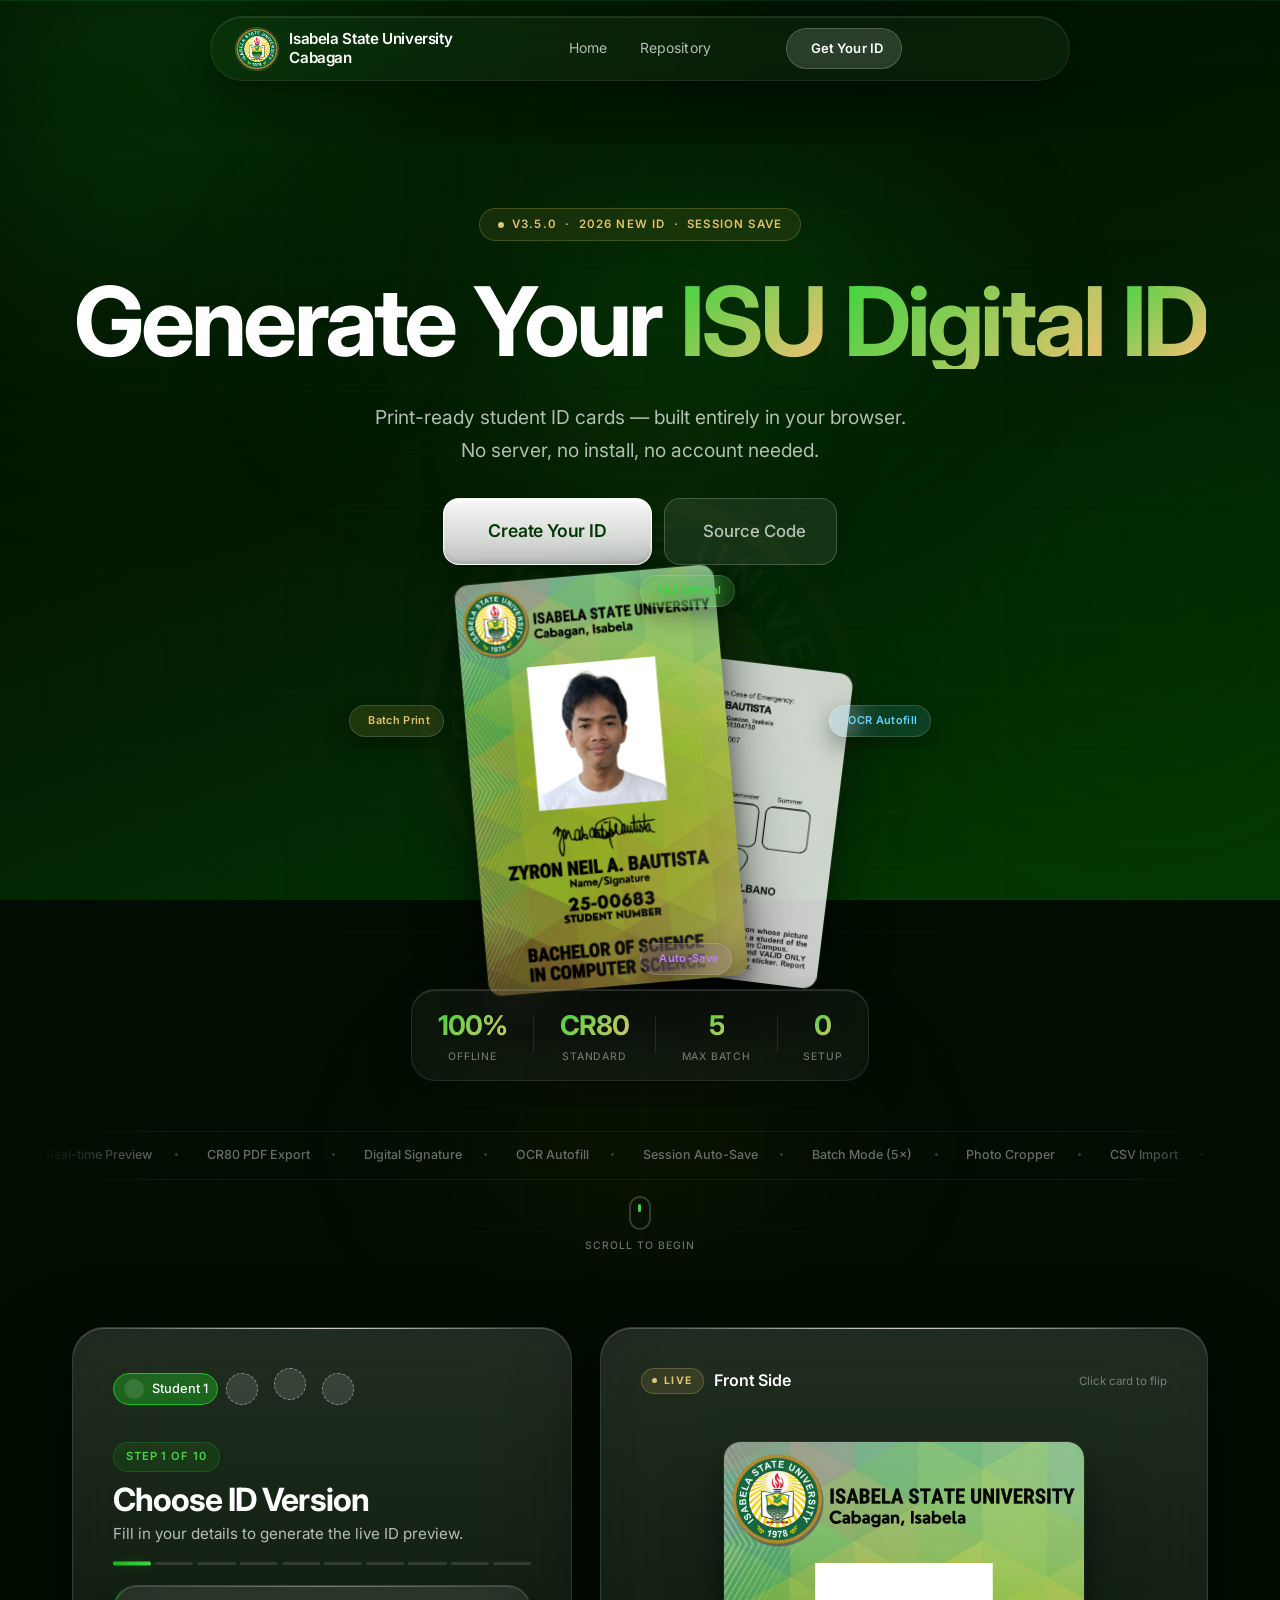
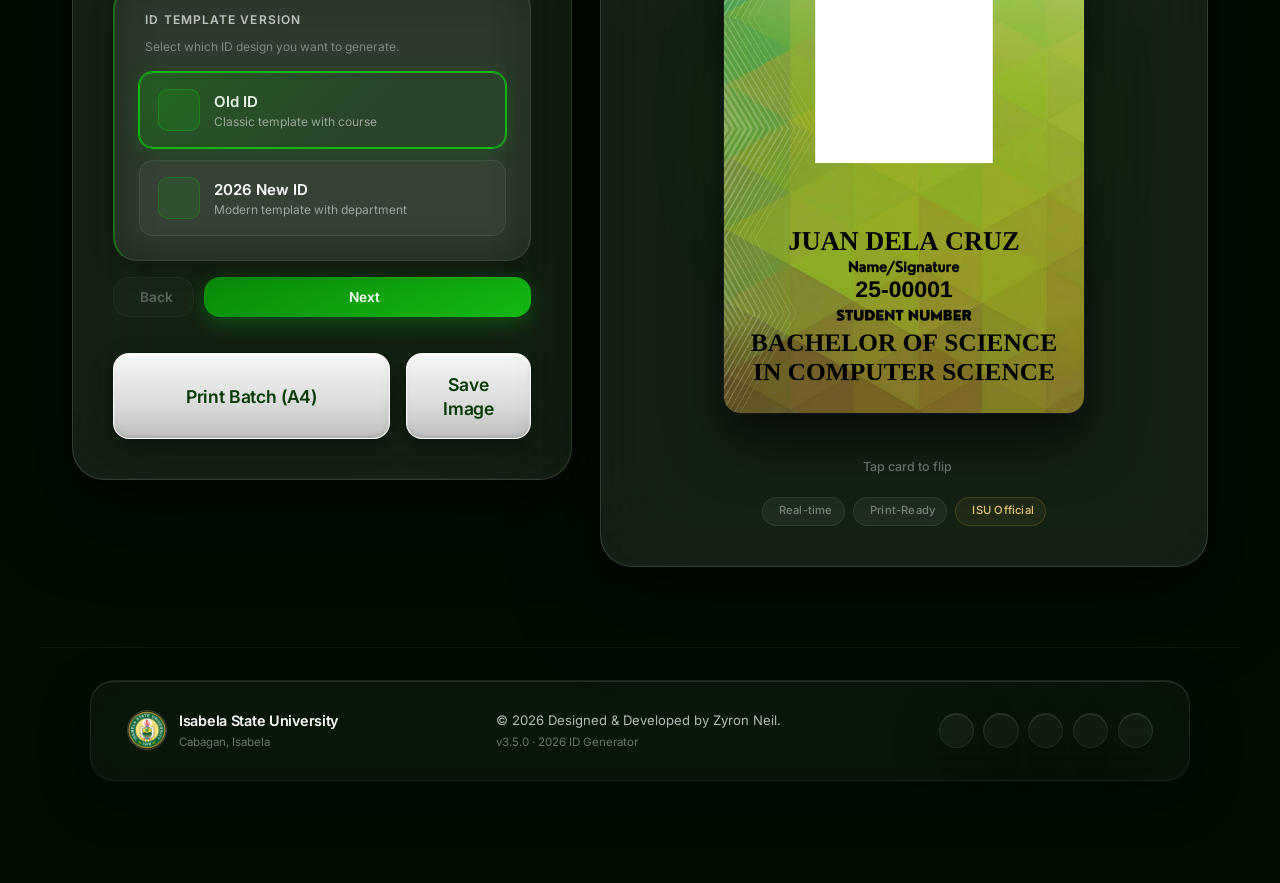
==== commit c81efb63: "Add 2026 ID template support and align image/text" ====
--- a/index.html
+++ b/index.html
@@ -30,7 +30,7 @@
     <!-- VanillaTilt — 3D card hover effect -->
     <script src="https://cdnjs.cloudflare.com/ajax/libs/vanilla-tilt/1.8.1/vanilla-tilt.min.js" defer></script>
 
-    <link rel="stylesheet" href="style.css?v=3.4.3">
+    <link rel="stylesheet" href="style.css?v=3.5.0">
 </head>
 
 
@@ -96,7 +96,7 @@
             <!-- Top badge -->
             <div class="hero-badge" style="--delay:0s">
                 <span class="hero-badge-dot"></span>
-                v3.4.3 &nbsp;&middot;&nbsp; OCR Autofill &nbsp;&middot;&nbsp; Session Save
+                v3.5.0 &nbsp;&middot;&nbsp; 2026 New ID &nbsp;&middot;&nbsp; Session Save
             </div>
 
             <!-- Staggered headline -->
@@ -300,7 +300,7 @@
                 <div class="stepper-meta">
                     <div class="stepper-step-label">
                         <span id="stepper-step-name">Upload Photo</span>
-                        <span class="stepper-step-count" id="stepper-count">1 / 9</span>
+                        <span class="stepper-step-count" id="stepper-count">1 / 10</span>
                     </div>
                     <div class="stepper-progress-track">
                         <div class="stepper-progress-fill" id="stepper-progress"></div>
@@ -316,14 +316,14 @@
                 <div class="desktop-form-header-top">
                     <div class="desktop-step-badge" id="desktop-step-badge">
                         <i class="ph ph-number-one"></i>
-                        Step 1 of 9
-                    </div>
-                    <h2 class="desktop-step-title" id="desktop-step-title">Upload Photo</h2>
+                        Step 1 of 10
+                    </div>
+                    <h2 class="desktop-step-title" id="desktop-step-title">Choose ID Version</h2>
                     <p class="subtitle">Fill in your details to generate the live ID preview.</p>
                 </div>
                 <!-- Segmented progress bar — JS injects 9 segments -->
                 <div class="desktop-progress-bar" id="desktop-progress-bar" role="progressbar" aria-valuemin="1"
-                    aria-valuemax="9" aria-valuenow="1"></div>
+                    aria-valuemax="10" aria-valuenow="1"></div>
             </div>
 
             <!-- ─────────────────────────────────────────────
@@ -332,8 +332,32 @@
             ───────────────────────────────────────────────── -->
             <div class="steps-wrapper">
 
-                <!-- Step 1: Photo -->
-                <div class="form-group" data-step="1" data-step-title="Upload Photo">
+                <!-- Step 1: ID Version -->
+                <div class="form-group" data-step="1" data-step-title="Choose ID Version">
+                    <label><i class="ph ph-cards"></i> ID Template Version</label>
+                    <p class="step-hint" style="margin-bottom:16px;"><i class="ph ph-info"></i> Select which ID design you want to generate.</p>
+                    <div class="version-toggle-group" id="version-toggle-group">
+                        <button class="version-toggle-btn active" id="btn-old-id" onclick="setIdVersion('old')">
+                            <div class="version-btn-icon"><i class="ph ph-identification-card"></i></div>
+                            <div class="version-btn-label">
+                                <span class="version-btn-title">Old ID</span>
+                                <span class="version-btn-sub">Classic template with course</span>
+                            </div>
+                            <i class="ph ph-check-circle version-check"></i>
+                        </button>
+                        <button class="version-toggle-btn" id="btn-2026-id" onclick="setIdVersion('2026')">
+                            <div class="version-btn-icon version-btn-icon--new"><i class="ph ph-sparkle"></i></div>
+                            <div class="version-btn-label">
+                                <span class="version-btn-title">2026 New ID</span>
+                                <span class="version-btn-sub">Modern template with department</span>
+                            </div>
+                            <i class="ph ph-check-circle version-check"></i>
+                        </button>
+                    </div>
+                </div>
+
+                <!-- Step 2: Photo -->
+                <div class="form-group" data-step="2" data-step-title="Upload Photo">
                     <label for="profile-pic">
                         <i class="ph ph-camera"></i> Profile Picture
                     </label>
@@ -356,8 +380,8 @@
                     </p>
                 </div>
 
-                <!-- Step 2: Full Name -->
-                <div class="form-group" data-step="2" data-step-title="Full Name">
+                <!-- Step 3: Full Name -->
+                <div class="form-group" data-step="3" data-step-title="Full Name">
                     <label for="full-name"><i class="ph ph-user"></i> Full Name</label>
                     <input type="text" id="full-name" placeholder="e.g. JUAN DELA CRUZ" autocomplete="name"
                         spellcheck="false">
@@ -365,52 +389,71 @@
                         full name.</p>
                 </div>
 
-                <!-- Step 3: ID Number -->
-                <div class="form-group" data-step="3" data-step-title="ID Number">
+                <!-- Step 4: ID Number -->
+                <div class="form-group" data-step="4" data-step-title="ID Number">
                     <label for="id-number"><i class="ph ph-hash"></i> ID / Student Number</label>
                     <input type="text" id="id-number" placeholder="e.g. 25-00001" spellcheck="false">
                     <p class="step-hint"><i class="ph ph-info"></i> Your official student identification number.</p>
                 </div>
 
-                <!-- Step 4: Course -->
-                <div class="form-group" data-step="4" data-step-title="Course">
-                    <label for="course"><i class="ph ph-graduation-cap"></i> Degree Program</label>
-                    <input type="text" id="course" placeholder="e.g. BS Computer Science" spellcheck="false">
-                    <p class="step-hint"><i class="ph ph-info"></i> Your full degree program name as it will appear on
-                        the ID.</p>
-                </div>
-
-                <!-- Step 5: DOB -->
-                <div class="form-group" data-step="5" data-step-title="Date of Birth">
+                <!-- Step 5: Course / Department -->
+                <div class="form-group" data-step="5" data-step-title="Course / Department">
+                    <!-- OLD ID: Course text input -->
+                    <div id="course-field-wrapper">
+                        <label for="course"><i class="ph ph-graduation-cap"></i> Degree Program</label>
+                        <input type="text" id="course" placeholder="e.g. BS Computer Science" spellcheck="false">
+                        <p class="step-hint"><i class="ph ph-info"></i> Your full degree program name as it will appear on the ID.</p>
+                    </div>
+                    <!-- 2026 ID: Department select -->
+                    <div id="department-field-wrapper" style="display:none;">
+                        <label for="department"><i class="ph ph-buildings"></i> College / Department</label>
+                        <select id="department" class="select-field">
+                            <option value="">— Select your college —</option>
+                            <option value="CBM">CBM – College of Business and Management</option>
+                            <option value="CCJE">CCJE – College of Criminal Justice Education</option>
+                            <option value="CAST">CAST – College of Agricultural, Science and Technology</option>
+                            <option value="CCSICT">CCSICT – College of Computing Studies, Information and Communication Technology</option>
+                            <option value="COE">COE – College of Education</option>
+                            <option value="CED">CED – College of Education</option>
+                            <option value="CFEM">CFEM – College of Forestry and Environmental Management</option>
+                            <option value="CCSS">CCSS – College of Communication and Social Sciences</option>
+                            <option value="CS">CS – College of Science</option>
+                        </select>
+                        <p class="step-hint"><i class="ph ph-info"></i> Select the college your department belongs to. This will appear on your 2026 ID.</p>
+                    </div>
+                </div>
+
+                <!-- Step 6: DOB -->
+                <div class="form-group" data-step="6" data-step-title="Date of Birth">
                     <label for="dob"><i class="ph ph-cake"></i> Date of Birth</label>
                     <input type="date" id="dob">
                     <p class="step-hint"><i class="ph ph-info"></i> Appears on the back of the ID card.</p>
                 </div>
 
-                <!-- Step 6: Parent / Guardian -->
-                <div class="form-group" data-step="6" data-step-title="Parent / Guardian">
+                <!-- Step 7: Parent / Guardian -->
+                <div class="form-group" data-step="7" data-step-title="Parent / Guardian">
                     <label for="parent-name"><i class="ph ph-users"></i> Parent / Guardian Name</label>
                     <input type="text" id="parent-name" placeholder="e.g. JANE DELA CRUZ" spellcheck="false">
                     <p class="step-hint"><i class="ph ph-info"></i> Person to notify in case of emergency.</p>
                 </div>
 
-                <!-- Step 7: Address -->
-                <div class="form-group" data-step="7" data-step-title="Address">
+                <!-- Step 8: Address -->
+                <div class="form-group" data-step="8" data-step-title="Address">
                     <label for="address"><i class="ph ph-map-pin"></i> Home Address</label>
                     <textarea id="address" placeholder="e.g. Brgy. San Antonio, Cauayan City, Isabela" rows="3"
                         spellcheck="false"></textarea>
                     <p class="step-hint"><i class="ph ph-info"></i> Full home address for your ID record.</p>
                 </div>
 
-                <!-- Step 8: Telephone -->
-                <div class="form-group" data-step="8" data-step-title="Telephone">
+                <!-- Step 9: Telephone -->
+                <div class="form-group" data-step="9" data-step-title="Telephone">
                     <label for="telephone"><i class="ph ph-phone"></i> Telephone / Mobile</label>
                     <input type="text" id="telephone" placeholder="e.g. +63 912 345 6789" spellcheck="false">
                     <p class="step-hint"><i class="ph ph-info"></i> Emergency contact number printed on the back.</p>
                 </div>
 
-                <!-- Step 9: Signature -->
-                <div class="form-group clearfix" data-step="9" data-step-title="Signature">
+                <!-- Step 10: Signature -->
+                <div class="form-group clearfix" data-step="10" data-step-title="Signature">
                     <label><i class="ph ph-pen-nib"></i> Signature</label>
 
                     <!-- Signature Mode Toggle -->
@@ -597,7 +640,7 @@
             </div>
             <p class="footer-text">
                 © 2026 Designed &amp; Developed by Zyron Neil.
-                <span>v3.4.1 · Premium ID Generator</span>
+                <span>v3.5.0 · 2026 ID Generator</span>
             </p>
             <div class="social-links">
                 <a href="mailto:zyronneilbautista10@gmail.com" aria-label="Email" class="icon-link liquid-glass">
--- a/style.css
+++ b/style.css
@@ -1,3780 +1,3944 @@
-/* ═══════════════════════════════════════════════════════════════════════════
-   ISU PREMIUM ID GENERATOR — DESIGN SYSTEM
-   Apple-inspired Glassmorphism · Inter Typography · ISU Green + Gold Palette
-   ═══════════════════════════════════════════════════════════════════════════
-
-   SECTIONS:
-   1.  Design Tokens (CSS Variables)
-   2.  Reset & Base
-   3.  Body & Background
-   4.  Floating Orbs
-   5.  Nav Backdrop & Navbar
-   6.  Hero Section
-   7.  Main Container (Split Grid)
-   8.  Glass Panel Base
-   9.  Form Section
-   10. Form Groups & Inputs
-   11. Photo Upload Area
-   12. Signature Pad
-   13. Stepper System (Header, Meta, Nav)
-   14. Desktop Form Header
-   15. Download Buttons
-   16. Preview Section
-   17. Card Stage & Flip Card
-   18. Preview Chips & Flip Hint
-   19. Liquid Glass & Shared Components
-   20. Footer
-   21. Animations & Keyframes
-   22. Responsive Breakpoints
-═══════════════════════════════════════════════════════════════════════════ */
-
-
-/* ───────────────────────────────────────────────────────────────────────────
-   1. DESIGN TOKENS
-─────────────────────────────────────────────────────────────────────────── */
-:root {
-    /* ── Color Palette ── */
-    /* ISU Forest Greens */
-    --forest-950: #010d01;
-    --forest-900: #021a02;
-    --forest-800: #043904;
-    --forest-700: #065806;
-    --forest-600: #0a8a0a;
-    --green-500: #15B915;
-    --green-400: #3fd43f;
-    --green-300: #7fff7f;
-    --green-glow: rgba(21, 185, 21, 0.20);
-    --green-glow-strong: rgba(21, 185, 21, 0.40);
-
-    /* Gold Accent — "Premium" */
-    --gold-600: #A07830;
-    --gold-500: #C9A84C;
-    --gold-400: #E0C36E;
-    --gold-300: #F0D98A;
-    --gold-glow: rgba(201, 168, 76, 0.25);
-
-    /* Neutrals */
-    --white: #ffffff;
-    --white-90: rgba(255, 255, 255, 0.90);
-    --white-70: rgba(255, 255, 255, 0.70);
-    --white-40: rgba(255, 255, 255, 0.40);
-    --white-20: rgba(255, 255, 255, 0.20);
-    --white-12: rgba(255, 255, 255, 0.12);
-    --white-08: rgba(255, 255, 255, 0.08);
-    --white-05: rgba(255, 255, 255, 0.05);
-    --white-03: rgba(255, 255, 255, 0.03);
-    --black-60: rgba(0, 0, 0, 0.60);
-    --black-40: rgba(0, 0, 0, 0.40);
-    --black-20: rgba(0, 0, 0, 0.20);
-
-    /* ── Semantic Colors ── */
-    --text-primary: var(--white);
-    --text-secondary: var(--white-70);
-    --text-muted: var(--white-40);
-    --accent: var(--green-500);
-    --accent-hover: var(--green-400);
-    --danger: #ff3b30;
-
-    /* ── Glass Tiers ── */
-    /* Tier 1: Main panels (form, preview, hero) */
-    --glass-t1-bg: rgba(255, 255, 255, 0.07);
-    --glass-t1-border: rgba(255, 255, 255, 0.14);
-    --glass-t1-blur: 48px;
-    --glass-t1-shadow:
-        inset 0 1px 0 rgba(255, 255, 255, 0.22),
-        inset 0 -1px 0 rgba(255, 255, 255, 0.04),
-        0 32px 80px rgba(0, 0, 0, 0.50),
-        0 8px 24px rgba(0, 0, 0, 0.25);
-
-    /* Tier 2: Inner cards (form groups) */
-    --glass-t2-bg: rgba(255, 255, 255, 0.05);
-    --glass-t2-border: rgba(255, 255, 255, 0.10);
-    --glass-t2-blur: 24px;
-    --glass-t2-shadow:
-        inset 0 1px 0 rgba(255, 255, 255, 0.15),
-        0 8px 24px rgba(0, 0, 0, 0.20);
-
-    /* Tier 3: Nav / Footer elements */
-    --glass-t3-bg: rgba(255, 255, 255, 0.03);
-    --glass-t3-border: rgba(255, 255, 255, 0.08);
-    --glass-t3-blur: 20px;
-
-    /* ── Spacing Scale ── */
-    --sp-xs: 0.25rem;
-    /* 4px  */
-    --sp-sm: 0.5rem;
-    /* 8px  */
-    --sp-md: 0.75rem;
-    /* 12px */
-    --sp-lg: 1rem;
-    /* 16px */
-    --sp-xl: 1.5rem;
-    /* 24px */
-    --sp-2xl: 2rem;
-    /* 32px */
-    --sp-3xl: 2.5rem;
-    /* 40px */
-
-    /* ── Border Radius ── */
-    --radius-sm: 8px;
-    --radius-md: 12px;
-    --radius-lg: 16px;
-    --radius-xl: 24px;
-    --radius-2xl: 32px;
-    --radius-full: 9999px;
-
-    /* ── Typography ── */
-    --font-base: 'Inter', -apple-system, BlinkMacSystemFont, 'Segoe UI', sans-serif;
-    --font-card: 'Roboto Condensed', 'Arial Narrow', sans-serif;
-
-    /* ── Transitions ── */
-    --ease-spring: cubic-bezier(0.175, 0.885, 0.32, 1.275);
-    --ease-smooth: cubic-bezier(0.25, 0.8, 0.25, 1);
-    --ease-out: cubic-bezier(0.0, 0.0, 0.2, 1);
-    --dur-fast: 150ms;
-    --dur-base: 300ms;
-    --dur-slow: 600ms;
-
-    /* ── Layout ── */
-    --navbar-height: 80px;
-    --container-max: 1400px;
-}
-
-
-/* ───────────────────────────────────────────────────────────────────────────
-   2. RESET & BASE
-─────────────────────────────────────────────────────────────────────────── */
-*,
-*::before,
-*::after {
-    box-sizing: border-box;
-    margin: 0;
-    padding: 0;
-}
-
-html {
-    overflow-x: hidden;
-    scroll-behavior: smooth;
-    -webkit-text-size-adjust: 100%;
-    background-color: var(--forest-950);
-}
-
-body {
-    font-family: var(--font-base);
-    font-size: 1rem;
-    font-weight: 400;
-    line-height: 1.6;
-    color: var(--text-primary);
-    -webkit-font-smoothing: antialiased;
-    -moz-osx-font-smoothing: grayscale;
-    text-rendering: optimizeLegibility;
-    font-feature-settings: 'kern' 1, 'liga' 1;
-    overflow-x: hidden;
-}
-
-a {
-    text-decoration: none;
-    color: inherit;
-}
-
-button {
-    font-family: var(--font-base);
-    cursor: pointer;
-    border: none;
-    background: none;
-}
-
-img,
-canvas {
-    display: block;
-    max-width: 100%;
-}
-
-textarea {
-    resize: vertical;
-    font-family: var(--font-base);
-}
-
-
-/* ───────────────────────────────────────────────────────────────────────────
-   3. BODY & BACKGROUND
-─────────────────────────────────────────────────────────────────────────── */
-body {
-    min-height: 100vh;
-    display: flex;
-    flex-direction: column;
-    align-items: center;
-    justify-content: flex-start;
-    gap: clamp(2rem, 4vw, 3rem);
-
-    /* Premium layered gradient background */
-    background:
-        radial-gradient(ellipse 80% 60% at 15% 0%, rgba(10, 80, 10, 0.35) 0%, transparent 60%),
-        radial-gradient(ellipse 60% 50% at 85% 100%, rgba(4, 57, 4, 0.45) 0%, transparent 60%),
-        radial-gradient(ellipse 40% 40% at 60% 30%, rgba(21, 185, 21, 0.06) 0%, transparent 55%),
-        linear-gradient(160deg, var(--forest-950) 0%, var(--forest-900) 45%, var(--forest-800) 100%);
-    background-attachment: fixed;
-
-    padding: calc(var(--navbar-height) + clamp(2rem, 5vw, 4rem)) clamp(1rem, 4vw, 2.5rem) clamp(3rem, 5vw, 5rem);
-
-    position: relative;
-}
-
-
-/* ───────────────────────────────────────────────────────────────────────────
-   4. FLOATING ORBS (Decorative Background Blobs)
-─────────────────────────────────────────────────────────────────────────── */
-.floating-orbs {
-    position: fixed;
-    inset: 0;
-    z-index: 0;
-    pointer-events: none;
-    overflow: hidden;
-}
-
-.orb {
-    position: absolute;
-    border-radius: 50%;
-    filter: blur(80px);
-    will-change: transform;
-}
-
-.orb-1 {
-    width: clamp(400px, 50vw, 700px);
-    height: clamp(400px, 50vw, 700px);
-    background: radial-gradient(circle, rgba(21, 185, 21, 0.10) 0%, transparent 70%);
-    top: -15%;
-    left: -15%;
-    animation: floatOrb1 25s ease-in-out infinite;
-}
-
-.orb-2 {
-    width: clamp(300px, 40vw, 550px);
-    height: clamp(300px, 40vw, 550px);
-    background: radial-gradient(circle, rgba(4, 57, 4, 0.30) 0%, transparent 70%);
-    bottom: 5%;
-    right: -10%;
-    animation: floatOrb2 30s ease-in-out infinite;
-}
-
-.orb-3 {
-    width: clamp(200px, 25vw, 400px);
-    height: clamp(200px, 25vw, 400px);
-    background: radial-gradient(circle, rgba(201, 168, 76, 0.05) 0%, transparent 70%);
-    top: 50%;
-    left: 50%;
-    transform: translate(-50%, -50%);
-    animation: floatOrb3 20s ease-in-out infinite;
-}
-
-/* Ensure all page content sits above orbs */
-nav,
-section,
-main,
-footer {
-    position: relative;
-    z-index: 1;
-}
-
-
-/* ───────────────────────────────────────────────────────────────────────────
-   5. NAV BACKDROP & NAVBAR
-─────────────────────────────────────────────────────────────────────────── */
-.top-nav-backdrop {
-    position: fixed;
-    top: 0;
-    left: 0;
-    width: 100%;
-    height: 130px;
-    z-index: 990;
-    pointer-events: none;
-    backdrop-filter: blur(8px);
-    -webkit-backdrop-filter: blur(8px);
-    mask-image: linear-gradient(to bottom, rgba(0, 0, 0, 1) 50%, rgba(0, 0, 0, 0) 100%);
-    -webkit-mask-image: linear-gradient(to bottom, rgba(0, 0, 0, 1) 50%, rgba(0, 0, 0, 0) 100%);
-}
-
-#navbar {
-    position: fixed;
-    top: 16px;
-    left: 50%;
-    transform: translateX(-50%);
-    width: min(92%, 860px);
-    z-index: 1000;
-    border-radius: var(--radius-full) !important;
-    transition: top var(--dur-base) var(--ease-smooth),
-        box-shadow var(--dur-base) var(--ease-smooth);
-    will-change: transform;
-}
-
-#navbar.scrolled {
-    top: 10px;
-}
-
-.nav-container {
-    display: flex;
-    align-items: center;
-    justify-content: space-between;
-    padding: 0.6rem 1.5rem;
-    gap: 1rem;
-}
-
-.logo-container {
-    display: flex;
-    align-items: center;
-    gap: 0.65rem;
-    cursor: pointer;
-    user-select: none;
-    flex-shrink: 0;
-}
-
-#navbar .logo-img {
-    width: 2.75rem;
-    height: 2.75rem;
-    border-radius: 50%;
-    object-fit: cover;
-    transition: transform var(--dur-base) var(--ease-spring);
-    border: 1.5px solid var(--white-20);
-}
-
-#navbar .logo-img:hover {
-    transform: scale(1.1) rotate(5deg);
-}
-
-.logo-img {
-    width: 2rem;
-    height: 2rem;
-    border-radius: 50%;
-    object-fit: cover;
-}
-
-.logo-text {
-    font-size: 0.95rem;
-    font-weight: 600;
-    letter-spacing: -0.025em;
-    color: var(--text-primary);
-    line-height: 1.2;
-}
-
-.desktop-menu {
-    display: none;
-    align-items: center;
-    gap: 2rem;
-}
-
-.nav-link {
-    font-size: 0.875rem;
-    font-weight: 400;
-    color: var(--text-secondary);
-    letter-spacing: 0.01em;
-    transition: color var(--dur-fast) ease;
-    position: relative;
-}
-
-.nav-link::after {
-    content: '';
-    position: absolute;
-    bottom: -3px;
-    left: 0;
-    width: 0%;
-    height: 1.5px;
-    background: var(--accent);
-    transition: width var(--dur-base) var(--ease-smooth);
-    border-radius: 1px;
-}
-
-.nav-link:hover {
-    color: var(--text-primary);
-}
-
-.nav-link:hover::after {
-    width: 100%;
-}
-
-.nav-actions {
-    flex-shrink: 0;
-}
-
-/* Navbar CTA button */
-.btn-nav {
-    display: inline-flex;
-    align-items: center;
-    gap: 0.4rem;
-    padding: 0.55rem 1.1rem;
-    border-radius: var(--radius-full);
-    background: var(--white-12);
-    border: 1px solid var(--white-20);
-    color: var(--text-primary);
-    font-size: 0.82rem;
-    font-weight: 600;
-    backdrop-filter: blur(10px);
-    -webkit-backdrop-filter: blur(10px);
-    transition: all var(--dur-base) var(--ease-smooth);
-    letter-spacing: 0.01em;
-    white-space: nowrap;
-}
-
-.btn-nav i {
-    font-size: 1rem;
-}
-
-.btn-nav:hover {
-    background: var(--accent);
-    border-color: var(--accent);
-    color: var(--forest-900);
-    box-shadow: 0 0 20px var(--green-glow-strong), 0 4px 12px rgba(0, 0, 0, 0.3);
-    transform: scale(1.03);
-}
-
-
-/* ───────────────────────────────────────────────────────────────────────────
-   6. HERO SECTION — Cinematic Full-Width Layout
-––––––––––––––––––––––––––––––––––––––––––––––––––––––––––––––––––––––––––– */
-.hero-section {
-    width: 100%;
-    max-width: var(--container-max);
-    margin: 0 auto;
-    position: relative;
-    display: flex;
-    flex-direction: column;
-    align-items: center;
-    justify-content: center;
-    min-height: calc(100vh - var(--navbar-height) - 4rem);
-    padding-bottom: 0;
-    overflow: hidden;
-    contain: layout style;
-}
-
-/* ── Animated CSS mesh grid background ────────────────────────────────── */
-.hero-mesh {
-    position: absolute;
-    inset: -10% -5%;
-    background-image:
-        linear-gradient(rgba(21, 185, 21, 0.04) 1px, transparent 1px),
-        linear-gradient(90deg, rgba(21, 185, 21, 0.04) 1px, transparent 1px);
-    background-size: 60px 60px;
-    animation: meshDrift 30s linear infinite;
-    pointer-events: none;
-    z-index: 0;
-    mask-image: radial-gradient(ellipse 80% 80% at 50% 50%, black 30%, transparent 100%);
-    -webkit-mask-image: radial-gradient(ellipse 80% 80% at 50% 50%, black 30%, transparent 100%);
-}
-
-@keyframes meshDrift {
-    0% {
-        transform: translate(0, 0);
-    }
-
-    100% {
-        transform: translate(60px, 60px);
-    }
-}
-
-/* ── Morphing ambient glows ──────────────────────────────────────────── */
-.hero-glow-primary {
-    position: absolute;
-    top: -10%;
-    left: 50%;
-    transform: translateX(-50%);
-    width: clamp(500px, 80vw, 900px);
-    height: clamp(400px, 60vh, 700px);
-    background: radial-gradient(ellipse,
-            rgba(21, 185, 21, 0.12) 0%,
-            rgba(21, 185, 21, 0.04) 40%,
-            transparent 70%);
-    filter: blur(60px);
-    animation: glowBreath 8s ease-in-out infinite;
-    pointer-events: none;
-    z-index: 0;
-    will-change: opacity, transform;
-}
-
-.hero-glow-gold {
-    position: absolute;
-    bottom: 0;
-    left: 50%;
-    transform: translateX(-50%);
-    width: clamp(300px, 50vw, 600px);
-    height: clamp(200px, 30vh, 400px);
-    background: radial-gradient(ellipse,
-            rgba(201, 168, 76, 0.08) 0%,
-            transparent 70%);
-    filter: blur(80px);
-    animation: glowBreath 10s 3s ease-in-out infinite alternate;
-    pointer-events: none;
-    z-index: 0;
-    will-change: opacity;
-}
-
-@keyframes glowBreath {
-
-    0%,
-    100% {
-        opacity: 0.6;
-        transform: translateX(-50%) scale(1);
-    }
-
-    50% {
-        opacity: 1;
-        transform: translateX(-50%) scale(1.08);
-    }
-}
-
-/* ── ISU Seal watermark (faint background) ─────────────────────────── */
-.hero-seal {
-    position: absolute;
-    top: 50%;
-    left: 50%;
-    transform: translate(-50%, -50%);
-    width: clamp(280px, 35vw, 500px);
-    height: clamp(280px, 35vw, 500px);
-    opacity: 0.025;
-    pointer-events: none;
-    z-index: 0;
-    animation: sealRotate 90s linear infinite;
-    will-change: transform;
-}
-
-.hero-seal-img {
-    width: 100%;
-    height: 100%;
-    object-fit: contain;
-    border-radius: 50%;
-}
-
-@keyframes sealRotate {
-    from {
-        transform: translate(-50%, -50%) rotate(0deg);
-    }
-
-    to {
-        transform: translate(-50%, -50%) rotate(360deg);
-    }
-}
-
-/* ── Main hero content column ────────────────────────────────────────── */
-.hero-content {
-    position: relative;
-    z-index: 1;
-    display: flex;
-    flex-direction: column;
-    align-items: center;
-    text-align: center;
-    gap: clamp(1.2rem, 2.5vw, 2rem);
-    width: 100%;
-    padding: clamp(2rem, 5vw, 4rem) 1rem clamp(1rem, 2vw, 2rem);
-    animation: heroFadeUp 0.9s var(--ease-out) both;
-}
-
-@keyframes heroFadeUp {
-    from {
-        opacity: 0;
-        transform: translateY(30px);
-    }
-
-    to {
-        opacity: 1;
-        transform: translateY(0);
-    }
-}
-
-/* ── Hero badge ──────────────────────────────────────────────────────── */
-.hero-badge {
-    display: inline-flex;
-    align-items: center;
-    gap: 0.5rem;
-    padding: 0.4rem 1.1rem;
-    border-radius: var(--radius-full);
-    background: rgba(201, 168, 76, 0.10);
-    border: 1px solid rgba(201, 168, 76, 0.28);
-    color: var(--gold-400);
-    font-size: 0.72rem;
-    font-weight: 600;
-    letter-spacing: 0.10em;
-    text-transform: uppercase;
-    animation: heroFadeUp 0.7s var(--ease-out) both;
-}
-
-.hero-badge-dot {
-    width: 6px;
-    height: 6px;
-    border-radius: 50%;
-    background: var(--gold-400);
-    animation: pulseDot 2s ease-in-out infinite;
-    flex-shrink: 0;
-}
-
-/* ── Staggered word headline ──────────────────────────────────────────── */
-.hero-title {
-    font-size: clamp(3rem, 7.5vw, 6.5rem);
-    font-weight: 700;
-    letter-spacing: -0.04em;
-    line-height: 1.0;
-    display: flex;
-    flex-wrap: wrap;
-    gap: 0.2em;
-    justify-content: center;
-}
-
-.hero-word {
-    display: inline-block;
-    animation: wordPop calc(0.55s + calc(var(--i) * 0.1s)) calc(0.1s + calc(var(--i) * 0.12s)) var(--ease-spring) both;
-    color: var(--text-primary);
-}
-
-.hero-word--hl {
-    background: linear-gradient(135deg, var(--green-400) 0%, var(--gold-400) 55%, var(--green-300) 100%);
-    -webkit-background-clip: text;
-    -webkit-text-fill-color: transparent;
-    background-clip: text;
-    background-size: 200% auto;
-    animation:
-        wordPop calc(0.55s + calc(var(--i) * 0.1s)) calc(0.1s + calc(var(--i) * 0.12s)) var(--ease-spring) both,
-        shimmerText 5s 1.2s linear infinite;
-}
-
-@keyframes wordPop {
-    0% {
-        opacity: 0;
-        transform: translateY(40px) scale(0.85);
-        filter: blur(8px);
-    }
-
-    60% {
-        filter: blur(0);
-    }
-
-    100% {
-        opacity: 1;
-        transform: translateY(0) scale(1);
-        filter: blur(0);
-    }
-}
-
-/* ── Hero subtitle ────────────────────────────────────────────────────── */
-.hero-subtitle {
-    font-size: clamp(1rem, 1.8vw, 1.2rem);
-    color: var(--text-secondary);
-    max-width: 540px;
-    line-height: 1.7;
-    font-weight: 400;
-    animation: heroFadeUp 0.8s var(--delay, 0.55s) var(--ease-out) both;
-}
-
-/* ── Hero CTA action buttons ─────────────────────────────────────────── */
-.hero-actions {
-    display: flex;
-    gap: 0.75rem;
-    flex-wrap: wrap;
-    justify-content: center;
-    animation: heroFadeUp 0.8s var(--delay, 0.7s) var(--ease-out) both;
-}
-
-.hero-actions .btn-primary,
-.hero-actions .btn-ghost {
-    width: auto;
-}
-
-.hero-cta {
-    padding: clamp(14px, 1.8vw, 18px) clamp(28px, 3.5vw, 44px);
-    font-size: clamp(0.95rem, 1.5vw, 1.05rem);
-}
-
-/* ── 3D Card Stage ───────────────────────────────────────────────────── */
-.hero-stage {
-    position: relative;
-    width: clamp(280px, 55vw, 560px);
-    height: clamp(200px, 32vw, 360px);
-    display: flex;
-    align-items: center;
-    justify-content: center;
-    animation: heroFadeUp 1s var(--delay, 0.85s) var(--ease-out) both;
-    margin: 0 auto;
-}
-
-/* Dual glow rings behind cards */
-.hero-stage-glow {
-    position: absolute;
-    top: 50%;
-    left: 50%;
-    transform: translate(-50%, -50%);
-    width: 70%;
-    height: 70%;
-    border-radius: 50%;
-    background: radial-gradient(circle,
-            rgba(21, 185, 21, 0.20) 0%,
-            rgba(21, 185, 21, 0.06) 50%,
-            transparent 70%);
-    filter: blur(35px);
-    animation: stageGlowPulse 6s ease-in-out infinite;
-    will-change: transform, opacity;
-}
-
-.hero-stage-glow--gold {
-    background: radial-gradient(circle,
-            rgba(201, 168, 76, 0.15) 0%,
-            transparent 70%);
-    animation: stageGlowPulse 8s 2s ease-in-out infinite alternate;
-}
-
-@keyframes stageGlowPulse {
-
-    0%,
-    100% {
-        transform: translate(-50%, -50%) scale(1);
-        opacity: 0.6;
-    }
-
-    50% {
-        transform: translate(-50%, -50%) scale(1.18);
-        opacity: 1;
-    }
-}
-
-/* Floating ID cards */
-.hero-id-card {
-    position: absolute;
-    border-radius: 14px;
-    overflow: hidden;
-    box-shadow:
-        0 30px 60px rgba(0, 0, 0, 0.55),
-        0 8px 20px rgba(0, 0, 0, 0.30),
-        0 0 0 1px rgba(255, 255, 255, 0.10);
-    transition: transform 0.5s var(--ease-spring), box-shadow 0.5s ease;
-    will-change: transform;
-}
-
-.hero-id-img {
-    display: block;
-    width: 100%;
-    height: auto;
-    pointer-events: none;
-}
-
-.hero-id-front {
-    width: clamp(160px, 24vw, 260px);
-    z-index: 3;
-    transform: rotate(-5deg) translate(-15%, 0);
-    animation: cardFloatA 7s ease-in-out infinite;
-}
-
-.hero-id-front:hover {
-    transform: rotate(0deg) translate(-15%, -12px) scale(1.05);
-    box-shadow:
-        0 40px 80px rgba(0, 0, 0, 0.60),
-        0 0 60px rgba(21, 185, 21, 0.15);
-}
-
-.hero-id-back {
-    width: clamp(130px, 18vw, 200px);
-    z-index: 2;
-    transform: rotate(7deg) translate(50%, 10%);
-    opacity: 0.80;
-    animation: cardFloatB 8s 0.8s ease-in-out infinite;
-}
-
-.hero-id-back:hover {
-    transform: rotate(3deg) translate(50%, 0%) scale(1.04);
-    opacity: 1;
-}
-
-@keyframes cardFloatA {
-
-    0%,
-    100% {
-        transform: rotate(-5deg) translate(-15%, 0);
-    }
-
-    50% {
-        transform: rotate(-4deg) translate(-15%, -14px);
-    }
-}
-
-@keyframes cardFloatB {
-
-    0%,
-    100% {
-        transform: rotate(7deg) translate(50%, 10%);
-    }
-
-    50% {
-        transform: rotate(6deg) translate(50%, -4%);
-    }
-}
-
-/* Card shine overlay */
-.hero-card-shine {
-    position: absolute;
-    inset: 0;
-    background: linear-gradient(115deg,
-            transparent 30%,
-            rgba(255, 255, 255, 0.10) 45%,
-            rgba(255, 255, 255, 0.20) 50%,
-            rgba(255, 255, 255, 0.10) 55%,
-            transparent 70%);
-    background-size: 250% 100%;
-    animation: shineSlide 5s ease-in-out infinite;
-    pointer-events: none;
-    border-radius: inherit;
-}
-
-@keyframes shineSlide {
-    0% {
-        background-position: 200% center;
-    }
-
-    100% {
-        background-position: -200% center;
-    }
-}
-
-/* ── Floating badge chips ────────────────────────────────────────────── */
-.hero-floating-badge {
-    position: absolute;
-    display: inline-flex;
-    align-items: center;
-    gap: 0.35rem;
-    padding: 0.38rem 0.8rem;
-    border-radius: var(--radius-full);
-    font-size: 0.68rem;
-    font-weight: 600;
-    letter-spacing: 0.03em;
-    backdrop-filter: blur(16px);
-    -webkit-backdrop-filter: blur(16px);
-    border: 1px solid rgba(255, 255, 255, 0.15);
-    box-shadow: 0 8px 24px rgba(0, 0, 0, 0.35);
-    z-index: 5;
-    width: max-content;
-    white-space: nowrap;
-    animation: badgeFloat 5s ease-in-out infinite;
-    will-change: transform;
-}
-
-.hero-floating-badge i {
-    font-size: 0.85rem;
-}
-
-.hero-fb-1 {
-    top: -6%;
-    left: 50%;
-    --bx: -50%;
-    background: rgba(21, 185, 21, 0.14);
-    color: var(--green-400);
-    animation-delay: 0s;
-}
-
-.hero-fb-2 {
-    top: 30%;
-    right: -2%;
-    background: rgba(80, 200, 255, 0.12);
-    color: #65d4ff;
-    animation-delay: 1.2s;
-}
-
-.hero-fb-3 {
-    top: 30%;
-    left: -2%;
-    background: rgba(201, 168, 76, 0.14);
-    color: var(--gold-400);
-    animation-delay: 2.4s;
-}
-
-.hero-fb-4 {
-    bottom: -5%;
-    left: 50%;
-    --bx: -50%;
-    background: rgba(160, 100, 255, 0.12);
-    color: #c084fc;
-    animation-delay: 3.6s;
-}
-
-@keyframes badgeFloat {
-
-    0%,
-    100% {
-        transform: translateY(0) translateX(var(--bx, 0));
-    }
-
-    50% {
-        transform: translateY(-9px) translateX(var(--bx, 0));
-    }
-}
-
-.hero-fb-1 {
-    --bx: -50%;
-}
-
-.hero-fb-4 {
-    --bx: -50%;
-}
-
-/* ── Stats strip ───────────────────────────────────────────────────────── */
-.hero-stats {
-    display: flex;
-    align-items: center;
-    gap: 0;
-    background: rgba(255, 255, 255, 0.04);
-    border: 1px solid rgba(255, 255, 255, 0.10);
-    border-radius: var(--radius-xl);
-    backdrop-filter: blur(20px);
-    -webkit-backdrop-filter: blur(20px);
-    overflow: hidden;
-    animation: heroFadeUp 0.8s var(--delay, 1.05s) var(--ease-out) both;
-    box-shadow:
-        inset 0 1px 0 rgba(255, 255, 255, 0.12),
-        0 12px 40px rgba(0, 0, 0, 0.25);
-}
-
-.hero-stat {
-    display: flex;
-    flex-direction: column;
-    align-items: center;
-    padding: 0.9rem 1.6rem;
-    gap: 0.1rem;
-}
-
-.hero-stat-number {
-    font-size: clamp(1.2rem, 2.5vw, 1.7rem);
-    font-weight: 700;
-    letter-spacing: -0.03em;
-    background: linear-gradient(135deg, var(--green-400), var(--gold-400));
-    -webkit-background-clip: text;
-    -webkit-text-fill-color: transparent;
-    background-clip: text;
-}
-
-.hero-stat-label {
-    font-size: 0.65rem;
-    font-weight: 500;
-    color: var(--text-muted);
-    text-transform: uppercase;
-    letter-spacing: 0.08em;
-    white-space: nowrap;
-}
-
-.hero-stat-div {
-    width: 1px;
-    height: 36px;
-    background: rgba(255, 255, 255, 0.10);
-    flex-shrink: 0;
-}
-
-/* ── Marquee feature ticker ──────────────────────────────────────────── */
-.hero-marquee {
-    position: relative;
-    width: 100%;
-    overflow: hidden;
-    padding: 0.85rem 0;
-    margin-top: clamp(0.5rem, 2vw, 1.5rem);
-    border-top: 1px solid rgba(255, 255, 255, 0.06);
-    border-bottom: 1px solid rgba(255, 255, 255, 0.06);
-    mask-image: linear-gradient(90deg, transparent 0%, black 10%, black 90%, transparent 100%);
-    -webkit-mask-image: linear-gradient(90deg, transparent 0%, black 10%, black 90%, transparent 100%);
-}
-
-.hero-marquee-track {
-    display: flex;
-    align-items: center;
-    gap: 1.4rem;
-    width: max-content;
-    animation: marqueeScroll 28s linear infinite;
-    will-change: transform;
-}
-
-.hero-marquee-track span {
-    display: inline-flex;
-    align-items: center;
-    gap: 0.4rem;
-    font-size: 0.78rem;
-    font-weight: 500;
-    color: var(--text-muted);
-    white-space: nowrap;
-    transition: color var(--dur-base) ease;
-}
-
-.hero-marquee-track span:not(.hero-marquee-dot):hover {
-    color: var(--text-secondary);
-}
-
-.hero-marquee-track span i {
-    font-size: 0.85rem;
-    color: var(--green-400);
-    opacity: 0.7;
-}
-
-.hero-marquee-dot {
-    width: 3px;
-    height: 3px;
-    border-radius: 50%;
-    background: rgba(255, 255, 255, 0.20);
-    display: inline-block;
-    flex-shrink: 0;
-}
-
-@keyframes marqueeScroll {
-    0% {
-        transform: translateX(0);
-    }
-
-    100% {
-        transform: translateX(-50%);
-    }
-}
-
-/* ── Scroll Indicator ─────────────────────────────────────────────────── */
-.hero-scroll-indicator {
-    display: flex;
-    flex-direction: column;
-    align-items: center;
-    gap: 0.5rem;
-    cursor: pointer;
-    color: var(--text-muted);
-    font-size: 0.65rem;
-    font-weight: 500;
-    letter-spacing: 0.10em;
-    text-transform: uppercase;
-    padding: 1rem 0 1.5rem;
-    transition: color var(--dur-base) ease;
-    position: relative;
-    z-index: 1;
-    animation: heroFadeUp 1s 1.2s var(--ease-out) both;
-}
-
-.hero-scroll-indicator:hover {
-    color: var(--text-secondary);
-}
-
-.scroll-mouse {
-    width: 22px;
-    height: 34px;
-    border: 2px solid rgba(255, 255, 255, 0.18);
-    border-radius: 11px;
-    position: relative;
-    display: flex;
-    justify-content: center;
-}
-
-.scroll-wheel {
-    width: 3px;
-    height: 8px;
-    border-radius: 2px;
-    background: var(--green-400);
-    margin-top: 6px;
-    animation: scrollBounce 2s ease-in-out infinite;
-}
-
-@keyframes scrollBounce {
-
-    0%,
-    100% {
-        transform: translateY(0);
-        opacity: 1;
-    }
-
-    50% {
-        transform: translateY(10px);
-        opacity: 0.3;
-    }
-}
-
-
-/* ───────────────────────────────────────────────────────────────────────────
-   Responsive overrides for hero on tablet / mobile
-––––––––––––––––––––––––––––––––––––––––––––––––––––––––––––––––––––––––––– */
-@media (max-width: 600px) {
-    .hero-title {
-        font-size: clamp(2.1rem, 9.5vw, 3rem);
-    }
-
-    /* Stage: enough height for offset cards + badges, no overflow clip */
-    .hero-stage {
-        width: min(88vw, 340px);
-        height: clamp(190px, 52vw, 265px);
-        overflow: visible;
-    }
-
-    .hero-id-front {
-        width: clamp(128px, 38vw, 175px);
-        transform: rotate(-5deg) translate(-30%, 0);
-        animation: cardFloatA 7s ease-in-out infinite;
-    }
-
-    .hero-id-back {
-        width: clamp(100px, 30vw, 140px);
-        transform: rotate(7deg) translate(40%, 10%);
-        animation: heroCardFloat2Mobile 8s 0.8s ease-in-out infinite;
-    }
-
-    /* Stats: tighten padding so 4 items never overflow */
-    .hero-stat {
-        padding: 0.65rem 0.85rem;
-    }
-
-    .hero-stat-number {
-        font-size: 1.1rem;
-    }
-
-    .hero-stat-label {
-        font-size: 0.58rem;
-    }
-
-    .hero-stat-div {
-        height: 28px;
-    }
-
-    /* Badge chips */
-    .hero-fb-1,
-    .hero-fb-4 {
-        font-size: 0.6rem;
-        padding: 0.28rem 0.6rem;
-        gap: 0.28rem;
-    }
-
-    .hero-fb-1 {
-        top: -10%;
-        left: 50%;
-        --bx: -50%;
-    }
-
-    .hero-fb-4 {
-        bottom: -10%;
-        left: 50%;
-        --bx: -50%;
-    }
-
-    /* Version badge: wrap cleanly on narrow widths */
-    .hero-badge {
-        font-size: 0.65rem;
-        padding: 0.35rem 0.85rem;
-        letter-spacing: 0.07em;
-        text-align: center;
-        flex-wrap: wrap;
-        gap: 0.35rem;
-        max-width: calc(100vw - 2rem);
-    }
-}
-
-
-
-/* ───────────────────────────────────────────────────────────────────────────
-   6b. BUTTON COMPONENTS (Global)
-─────────────────────────────────────────────────────────────────────────── */
-
-/* Primary CTA button — white with deep green text */
-.btn-primary {
-    display: inline-flex;
-    align-items: center;
-    justify-content: center;
-    gap: 0.5rem;
-    width: 100%;
-    padding: clamp(14px, 1.8vw, 18px) clamp(24px, 3vw, 36px);
-    background: linear-gradient(180deg,
-            rgba(255, 255, 255, 0.97) 0%,
-            rgba(235, 235, 235, 0.92) 60%,
-            rgba(215, 215, 215, 0.88) 100%);
-    color: var(--forest-800);
-    border: 1px solid rgba(255, 255, 255, 0.85);
-    border-radius: var(--radius-lg);
-    font-size: clamp(0.95rem, 1.5vw, 1.1rem);
-    font-weight: 600;
-    letter-spacing: -0.01em;
-    cursor: pointer;
-    margin-top: 0;
-    transition: all var(--dur-base) var(--ease-spring);
-    box-shadow:
-        inset 0 2px 3px rgba(255, 255, 255, 0.9),
-        inset 0 -2px 4px rgba(0, 0, 0, 0.12),
-        0 8px 24px rgba(0, 0, 0, 0.25),
-        0 2px 6px rgba(0, 0, 0, 0.15);
-    text-decoration: none;
-    position: relative;
-    overflow: hidden;
-}
-
-.btn-primary::before {
-    content: '';
-    position: absolute;
-    inset: 0;
-    background: linear-gradient(135deg, rgba(21, 185, 21, 0.08) 0%, transparent 60%);
-    opacity: 0;
-    transition: opacity var(--dur-base) ease;
-}
-
-.btn-primary:hover {
-    transform: translateY(-3px) scale(1.015);
-    box-shadow:
-        inset 0 2px 3px rgba(255, 255, 255, 0.9),
-        0 16px 36px rgba(0, 0, 0, 0.30),
-        0 4px 12px rgba(0, 0, 0, 0.20);
-    background: #ffffff;
-}
-
-.btn-primary:hover::before {
-    opacity: 1;
-}
-
-.btn-primary:active {
-    transform: translateY(1px) scale(0.99);
-}
-
-.btn-primary i {
-    font-size: 1.1em;
-}
-
-/* Ghost button */
-.btn-ghost {
-    display: inline-flex;
-    align-items: center;
-    justify-content: center;
-    gap: 0.5rem;
-    padding: clamp(13px, 1.7vw, 17px) clamp(22px, 2.5vw, 30px);
-    background: var(--white-08);
-    border: 1px solid var(--white-20);
-    border-radius: var(--radius-lg);
-    color: var(--text-secondary);
-    font-size: clamp(0.9rem, 1.4vw, 1.05rem);
-    font-weight: 500;
-    backdrop-filter: blur(12px);
-    -webkit-backdrop-filter: blur(12px);
-    transition: all var(--dur-base) var(--ease-smooth);
-    text-decoration: none;
-    cursor: pointer;
-}
-
-.btn-ghost:hover {
-    background: var(--white-15, rgba(255, 255, 255, 0.15));
-    border-color: var(--white-40);
-    color: var(--text-primary);
-    transform: translateY(-2px);
-}
-
-
-/* ───────────────────────────────────────────────────────────────────────────
-   7. MAIN CONTAINER (Split-Screen Grid)
-─────────────────────────────────────────────────────────────────────────── */
-.container {
-    display: flex;
-    flex-wrap: wrap;
-    gap: clamp(1rem, 2.5vw, 1.75rem);
-    max-width: var(--container-max);
-    width: 100%;
-    margin: 0 auto;
-    padding: 0 clamp(1rem, 3vw, 2rem);
-    align-items: flex-start;
-}
-
-
-/* ───────────────────────────────────────────────────────────────────────────
-   8. GLASS PANEL BASE
-─────────────────────────────────────────────────────────────────────────── */
-.glass-panel {
-    background: var(--glass-t1-bg);
-    backdrop-filter: blur(var(--glass-t1-blur)) saturate(160%) brightness(108%);
-    -webkit-backdrop-filter: blur(var(--glass-t1-blur)) saturate(160%) brightness(108%);
-    border: 1px solid var(--glass-t1-border);
-    border-radius: var(--radius-2xl);
-    box-shadow: var(--glass-t1-shadow);
-    padding: clamp(1.5rem, 4vw, 2.5rem);
-    position: relative;
-    overflow: hidden;
-}
-
-/* Top-edge shimmer highlight */
-.glass-panel::before {
-    content: '';
-    position: absolute;
-    top: 0;
-    left: 10%;
-    right: 10%;
-    height: 1px;
-    background: linear-gradient(90deg,
-            transparent 0%,
-            rgba(255, 255, 255, 0.5) 30%,
-            rgba(255, 255, 255, 0.7) 50%,
-            rgba(255, 255, 255, 0.5) 70%,
-            transparent 100%);
-    pointer-events: none;
-}
-
-/* Inner top-gradient gleam */
-.glass-panel::after {
-    content: '';
-    position: absolute;
-    top: 0;
-    left: 0;
-    right: 0;
-    height: 40%;
-    background: linear-gradient(180deg,
-            rgba(255, 255, 255, 0.06) 0%,
-            rgba(255, 255, 255, 0) 100%);
-    border-radius: inherit;
-    pointer-events: none;
-}
-
-
-/* ───────────────────────────────────────────────────────────────────────────
-   9. FORM SECTION
-─────────────────────────────────────────────────────────────────────────── */
-.form-section {
-    flex: 1 1 380px;
-    min-width: 0;
-    max-width: 480px;
-    overflow: visible;
-}
-
-.subtitle {
-    color: var(--text-secondary);
-    font-size: clamp(0.85rem, 1.5vw, 0.95rem);
-    line-height: 1.5;
-    margin-bottom: 0;
-}
-
-
-/* ───────────────────────────────────────────────────────────────────────────
-   10. FORM GROUPS & INPUTS
-─────────────────────────────────────────────────────────────────────────── */
-.form-group {
-    position: relative;
-    background: var(--glass-t2-bg);
-    backdrop-filter: blur(var(--glass-t2-blur));
-    -webkit-backdrop-filter: blur(var(--glass-t2-blur));
-    border: 1px solid var(--glass-t2-border);
-    border-radius: var(--radius-xl);
-    padding: clamp(1.1rem, 3vw, 1.5rem);
-    box-shadow: var(--glass-t2-shadow);
-    overflow: hidden;
-    animation: stepFadeIn 0.35s var(--ease-smooth) both;
-    margin-bottom: 0;
-}
-
-/* Active step gets a subtle green left border accent */
-.form-group.active-step {
-    border-left: 2px solid rgba(21, 185, 21, 0.45);
-}
-
-/* Shimmer line at top of form group */
-.form-group::before {
-    content: '';
-    position: absolute;
-    top: 0;
-    left: 8%;
-    right: 8%;
-    height: 1px;
-    background: linear-gradient(90deg,
-            transparent,
-            rgba(255, 255, 255, 0.25) 50%,
-            transparent);
-    pointer-events: none;
-}
-
-label {
-    display: flex;
-    align-items: center;
-    gap: 0.4rem;
-    margin-bottom: 0.65rem;
-    font-size: 0.75rem;
-    font-weight: 600;
-    color: var(--text-secondary);
-    text-transform: uppercase;
-    letter-spacing: 0.09em;
-}
-
-label i {
-    font-size: 0.9rem;
-    color: var(--green-500);
-}
-
-/* Text inputs, date, textarea */
-input[type="text"],
-input[type="date"],
-textarea {
-    width: 100%;
-    padding: clamp(11px, 1.5vw, 15px) clamp(13px, 2vw, 18px);
-    background: rgba(255, 255, 255, 0.07);
-    border: 1px solid rgba(255, 255, 255, 0.12);
-    border-radius: var(--radius-md);
-    color: var(--text-primary);
-    font-size: clamp(0.9rem, 1.5vw, 1.05rem);
-    font-weight: 400;
-    font-family: var(--font-base);
-    letter-spacing: -0.01em;
-    transition:
-        background var(--dur-base) var(--ease-smooth),
-        border-color var(--dur-base) var(--ease-smooth),
-        box-shadow var(--dur-base) var(--ease-smooth);
-    -webkit-appearance: none;
-    appearance: none;
-}
-
-input[type="date"]::-webkit-calendar-picker-indicator {
-    filter: invert(1) opacity(0.5);
-    cursor: pointer;
-}
-
-textarea {
-    resize: vertical;
-    min-height: 90px;
-    line-height: 1.5;
-}
-
-input::placeholder,
-textarea::placeholder {
-    color: var(--white-40);
-    font-weight: 400;
-}
-
-input:focus,
-textarea:focus {
-    outline: none;
-    background: rgba(255, 255, 255, 0.12);
-    border-color: rgba(21, 185, 21, 0.50);
-    box-shadow:
-        0 0 0 3px rgba(21, 185, 21, 0.12),
-        inset 0 2px 4px rgba(0, 0, 0, 0.06);
-}
-
-.step-hint {
-    display: flex;
-    align-items: center;
-    gap: 0.35rem;
-    margin-top: 0.6rem;
-    font-size: 0.75rem;
-    color: var(--text-muted);
-    line-height: 1.4;
-}
-
-.step-hint i {
-    font-size: 0.85rem;
-    color: var(--green-500);
-    flex-shrink: 0;
-}
-
-
-/* ───────────────────────────────────────────────────────────────────────────
-   11. PHOTO UPLOAD AREA
-─────────────────────────────────────────────────────────────────────────── */
-.photo-upload-area {
-    position: relative;
-    border-radius: var(--radius-lg);
-    border: 2px dashed rgba(255, 255, 255, 0.22);
-    overflow: hidden;
-    cursor: pointer;
-    min-height: 175px;
-    display: flex;
-    align-items: center;
-    justify-content: center;
-    background: rgba(255, 255, 255, 0.04);
-    transition:
-        border-color var(--dur-base) var(--ease-smooth),
-        background var(--dur-base) var(--ease-smooth),
-        box-shadow var(--dur-base) var(--ease-smooth);
-}
-
-.photo-upload-area:hover {
-    border-color: rgba(21, 185, 21, 0.50);
-    background: rgba(21, 185, 21, 0.05);
-    box-shadow: 0 0 20px rgba(21, 185, 21, 0.08);
-}
-
-.photo-upload-placeholder {
-    display: flex;
-    flex-direction: column;
-    align-items: center;
-    gap: 0.5rem;
-    padding: 1.5rem;
-    text-align: center;
-    pointer-events: none;
-}
-
-.photo-upload-icon {
-    width: 52px;
-    height: 52px;
-    border-radius: 50%;
-    background: rgba(21, 185, 21, 0.12);
-    border: 1px solid rgba(21, 185, 21, 0.25);
-    display: flex;
-    align-items: center;
-    justify-content: center;
-    margin-bottom: 0.25rem;
-    transition: transform var(--dur-base) var(--ease-spring);
-}
-
-.photo-upload-area:hover .photo-upload-icon {
-    transform: scale(1.08);
-}
-
-.photo-upload-icon i {
-    font-size: 1.5rem;
-    color: var(--green-400);
-}
-
-.photo-upload-placeholder span {
-    font-size: 0.9rem;
-    font-weight: 500;
-    color: var(--text-primary);
-}
-
-.photo-upload-placeholder small {
-    font-size: 0.72rem;
-    color: var(--text-muted);
-    line-height: 1.4;
-}
-
-.photo-preview-thumb {
-    width: 100%;
-    height: 220px;
-    object-fit: cover;
-    border-radius: calc(var(--radius-lg) - 2px);
-}
-
-/* Hidden file input — entire area is clickable */
-.photo-upload-area input[type="file"] {
-    position: absolute;
-    inset: 0;
-    opacity: 0;
-    cursor: pointer;
-    width: 100%;
-    height: 100%;
-}
-
-
-/* ───────────────────────────────────────────────────────────────────────────
-   12. SIGNATURE PAD
-─────────────────────────────────────────────────────────────────────────── */
-.signature-container {
-    position: relative;
-    background: rgba(255, 255, 255, 0.88);
-    border-radius: var(--radius-md);
-    border: 1px solid rgba(255, 255, 255, 0.30);
-    overflow: hidden;
-    box-shadow: inset 0 2px 8px rgba(0, 0, 0, 0.08);
-}
-
-#signature-pad {
-    display: block;
-    width: 100%;
-    height: 140px;
-    cursor: crosshair;
-    touch-action: none;
-}
-
-.signature-watermark {
-    position: absolute;
-    top: 50%;
-    left: 50%;
-    transform: translate(-50%, -50%);
-    font-size: 0.8rem;
-    color: rgba(0, 0, 0, 0.20);
-    pointer-events: none;
-    font-style: italic;
-    white-space: nowrap;
-    transition: opacity var(--dur-base) ease;
-}
-
-.signature-container:has(#signature-pad:active) .signature-watermark {
-    opacity: 0;
-}
-
-.signature-actions {
-    display: flex;
-    justify-content: flex-end;
-    margin-top: 0.6rem;
-}
-
-.btn-clear {
-    display: inline-flex;
-    align-items: center;
-    gap: 0.35rem;
-    background: rgba(255, 59, 48, 0.12);
-    color: rgba(255, 59, 48, 0.85);
-    border: 1px solid rgba(255, 59, 48, 0.20);
-    padding: 0.45rem 0.9rem;
-    border-radius: var(--radius-md);
-    font-size: 0.78rem;
-    font-weight: 600;
-    letter-spacing: 0.02em;
-    cursor: pointer;
-    transition: all var(--dur-fast) ease;
-}
-
-.btn-clear:hover {
-    background: rgba(255, 59, 48, 0.20);
-    border-color: rgba(255, 59, 48, 0.40);
-    color: #ff3b30;
-    transform: scale(1.02);
-}
-
-.clearfix::after {
-    content: '';
-    display: table;
-    clear: both;
-}
-
-/* ───────────────────────────────────────────────────────────────────────────
-   12b. AI SIGNATURE UPLOAD FEATURE
-─────────────────────────────────────────────────────────────────────────── */
-
-/* Mode toggle tabs */
-.sig-mode-tabs {
-    display: flex;
-    gap: 6px;
-    margin-bottom: 0.85rem;
-    background: var(--white-05);
-    border: 1px solid var(--white-12);
-    border-radius: var(--radius-md);
-    padding: 4px;
-}
-
-.sig-mode-tab {
-    flex: 1;
-    display: inline-flex;
-    align-items: center;
-    justify-content: center;
-    gap: 0.35rem;
-    padding: 0.52rem 0.7rem;
-    border-radius: calc(var(--radius-md) - 2px);
-    font-size: 0.8rem;
-    font-weight: 600;
-    cursor: pointer;
-    border: none;
-    background: transparent;
-    color: var(--text-secondary);
-    transition: all var(--dur-fast) ease;
-    letter-spacing: 0.01em;
-}
-
-.sig-mode-tab.active {
-    background: var(--white-12);
-    color: var(--white);
-    box-shadow: 0 2px 8px rgba(0, 0, 0, 0.18);
-}
-
-.sig-mode-tab:hover:not(.active) {
-    background: var(--white-08);
-    color: var(--white-90);
-}
-
-.sig-mode-tab i {
-    font-size: 1rem;
-}
-
-/* Upload drop zone */
-.sig-upload-area {
-    position: relative;
-    min-height: 148px;
-    background: rgba(255, 255, 255, 0.06);
-    border: 1.5px dashed rgba(255, 255, 255, 0.22);
-    border-radius: var(--radius-md);
-    overflow: hidden;
-    cursor: pointer;
-    transition: border-color var(--dur-fast) ease, background var(--dur-fast) ease;
-    display: flex;
-    align-items: center;
-    justify-content: center;
-}
-
-.sig-upload-area:hover {
-    border-color: var(--green-500);
-    background: rgba(21, 185, 21, 0.05);
-}
-
-.sig-upload-placeholder {
-    display: flex;
-    flex-direction: column;
-    align-items: center;
-    gap: 0.5rem;
-    padding: 1.5rem;
-    text-align: center;
-    color: var(--text-secondary);
-    pointer-events: none;
-}
-
-.sig-upload-placeholder i {
-    font-size: 2rem;
-    color: var(--text-muted);
-}
-
-.sig-upload-placeholder span {
-    font-size: 0.83rem;
-    font-weight: 500;
-    line-height: 1.4;
-}
-
-.sig-upload-placeholder small {
-    font-size: 0.72rem;
-    color: var(--text-muted);
-}
-
-.sig-upload-preview {
-    width: 100%;
-    height: 148px;
-    object-fit: contain;
-    background: rgba(255, 255, 255, 0.04);
-}
-
-#sig-photo-input {
-    position: absolute;
-    inset: 0;
-    opacity: 0;
-    cursor: pointer;
-    width: 100%;
-    height: 100%;
-}
-
-/* Upload action row */
-.sig-upload-actions {
-    display: flex;
-    gap: 0.6rem;
-    margin-top: 0.65rem;
-    align-items: center;
-}
-
-/* AI Enhance button — premium gold pill */
-.btn-ai-enhance {
-    display: inline-flex;
-    align-items: center;
-    gap: 0.45rem;
-    padding: 0.6rem 1.1rem;
-    border-radius: var(--radius-md);
-    font-size: 0.82rem;
-    font-weight: 700;
-    letter-spacing: 0.01em;
-    cursor: pointer;
-    border: 1px solid rgba(201, 168, 76, 0.45);
-    background: linear-gradient(135deg, rgba(201, 168, 76, 0.18) 0%, rgba(240, 217, 138, 0.10) 100%);
-    color: var(--gold-400);
-    transition: all var(--dur-fast) ease;
-    position: relative;
-    overflow: hidden;
-}
-
-.btn-ai-enhance::before {
-    content: '';
-    position: absolute;
-    inset: 0;
-    background: linear-gradient(135deg, rgba(201, 168, 76, 0.25), transparent);
-    opacity: 0;
-    transition: opacity var(--dur-fast) ease;
-}
-
-.btn-ai-enhance:hover {
-    border-color: rgba(201, 168, 76, 0.70);
-    color: var(--gold-300);
-    transform: translateY(-1px);
-    box-shadow: 0 4px 16px rgba(201, 168, 76, 0.20);
-}
-
-.btn-ai-enhance:hover::before {
-    opacity: 1;
-}
-
-.btn-ai-enhance:disabled {
-    opacity: 0.45;
-    pointer-events: none;
-}
-
-.btn-ai-enhance i {
-    font-size: 1rem;
-}
-
-/* AI processing status */
-.sig-ai-status {
-    display: flex;
-    align-items: center;
-    gap: 0.7rem;
-    padding: 0.75rem 1rem;
-    background: rgba(201, 168, 76, 0.08);
-    border: 1px solid rgba(201, 168, 76, 0.20);
-    border-radius: var(--radius-md);
-    margin-top: 0.65rem;
-}
-
-.sig-ai-spinner {
-    width: 18px;
-    height: 18px;
-    border: 2px solid rgba(201, 168, 76, 0.25);
-    border-top-color: var(--gold-400);
-    border-radius: 50%;
-    animation: spin 0.8s linear infinite;
-    flex-shrink: 0;
-}
-
-@keyframes spin {
-    to {
-        transform: rotate(360deg);
-    }
-}
-
-#sig-ai-status-text {
-    font-size: 0.8rem;
-    color: var(--gold-400);
-    font-weight: 500;
-}
-
-/* Result preview */
-.sig-result-preview {
-    margin-top: 0.7rem;
-    display: flex;
-    flex-direction: column;
-    gap: 0.55rem;
-    align-items: center;
-}
-
-.sig-result-label {
-    display: flex;
-    align-items: center;
-    gap: 0.4rem;
-    font-size: 0.78rem;
-    font-weight: 600;
-    color: var(--green-400);
-}
-
-.sig-result-label i {
-    font-size: 1rem;
-}
-
-.sig-result-canvas {
-    width: 100%;
-    max-height: 120px;
-    object-fit: contain;
-    border-radius: var(--radius-md);
-    background: repeating-conic-gradient(rgba(255, 255, 255, 0.08) 0% 25%, transparent 0% 50%) 0 0 / 12px 12px;
-    border: 1px solid var(--white-12);
-}
-
-.sig-reprocess-btn {
-    font-size: 0.75rem;
-    padding: 0.38rem 0.8rem;
-    color: var(--text-muted);
-}
-
-
-/* ───────────────────────────────────────────────────────────────────────────
-   13. STEPPER SYSTEM
-─────────────────────────────────────────────────────────────────────────── */
-
-/* ── Stepper Header (mini preview + progress) ── */
-.stepper-header {
-    display: none;
-    /* shown via stepper mode override below */
-    align-items: center;
-    gap: 1rem;
-    margin-bottom: 1.5rem;
-    padding-bottom: 1.25rem;
-    border-bottom: 1px solid var(--white-08);
-}
-
-/* Mini card preview */
-.stepper-mini-preview {
-    flex-shrink: 0;
-    width: 58px;
-    height: 92px;
-    perspective: 600px;
-}
-
-.stepper-mini-card {
-    position: relative;
-    width: 100%;
-    height: 100%;
-    transform-style: preserve-3d;
-    transition: transform 0.6s var(--ease-spring);
-}
-
-.stepper-mini-card.is-flipped {
-    transform: rotateY(180deg);
-}
-
-.stepper-mini-front,
-.stepper-mini-back {
-    position: absolute;
-    inset: 0;
-    backface-visibility: hidden;
-    -webkit-backface-visibility: hidden;
-    border-radius: 7px;
-    overflow: hidden;
-    box-shadow: 0 6px 20px rgba(0, 0, 0, 0.40);
-    background: var(--white-08);
-    border: 1px solid var(--white-12);
-}
-
-.stepper-mini-back {
-    transform: rotateY(180deg);
-}
-
-#mini-canvas-front,
-#mini-canvas-back {
-    width: 100%;
-    height: 100%;
-    object-fit: cover;
-    display: block;
-}
-
-/* Stepper meta (step name + progress bar + dots) */
-.stepper-meta {
-    flex: 1;
-    display: flex;
-    flex-direction: column;
-    gap: 0.45rem;
-}
-
-.stepper-step-label {
-    display: flex;
-    justify-content: space-between;
-    align-items: center;
-}
-
-#stepper-step-name {
-    font-size: 1rem;
-    font-weight: 600;
-    color: var(--text-primary);
-    letter-spacing: -0.02em;
-}
-
-.stepper-step-count {
-    font-size: 0.72rem;
-    font-weight: 500;
-    color: var(--text-muted);
-    font-variant-numeric: tabular-nums;
-}
-
-.stepper-progress-track {
-    height: 3px;
-    border-radius: 99px;
-    background: var(--white-12);
-    overflow: hidden;
-}
-
-.stepper-progress-fill {
-    height: 100%;
-    border-radius: 99px;
-    background: linear-gradient(90deg, var(--green-500), var(--green-300));
-    transition: width 0.4s var(--ease-smooth);
-    width: 11.11%;
-}
-
-.stepper-dots {
-    display: flex;
-    gap: 4px;
-    flex-wrap: wrap;
-}
-
-.stepper-dot {
-    width: 6px;
-    height: 6px;
-    border-radius: 50%;
-    background: var(--white-20);
-    transition: all var(--dur-base) ease;
-    cursor: pointer;
-    flex-shrink: 0;
-}
-
-.stepper-dot.active {
-    background: var(--green-500);
-    box-shadow: 0 0 8px var(--green-glow-strong);
-    transform: scale(1.4);
-}
-
-.stepper-dot.done {
-    background: rgba(21, 185, 21, 0.40);
-}
-
-/* ── Stepper Navigation Buttons ── */
-.stepper-nav {
-    display: none;
-    /* shown via stepper mode override */
-    gap: 0.65rem;
-    margin-top: 1.25rem;
-}
-
-.stepper-btn {
-    flex: 1;
-    padding: 13px 18px;
-    border-radius: var(--radius-lg);
-    font-size: 0.9rem;
-    font-weight: 600;
-    cursor: pointer;
-    border: none;
-    display: flex;
-    align-items: center;
-    justify-content: center;
-    gap: 0.4rem;
-    transition: all 0.22s var(--ease-spring);
-    letter-spacing: -0.01em;
-}
-
-.stepper-btn-back {
-    background: var(--white-08);
-    color: var(--text-primary);
-    border: 1px solid var(--white-12);
-}
-
-.stepper-btn-back:hover {
-    background: var(--white-12);
-}
-
-.stepper-btn-back:disabled {
-    opacity: 0.30;
-    pointer-events: none;
-}
-
-.stepper-btn-next {
-    background: linear-gradient(150deg, var(--forest-600) 0%, var(--green-500) 100%);
-    color: #fff;
-    box-shadow: 0 6px 20px rgba(21, 185, 21, 0.30);
-}
-
-.stepper-btn-next:hover {
-    transform: translateY(-2px);
-    box-shadow: 0 10px 28px rgba(21, 185, 21, 0.45);
-}
-
-.stepper-btn-done {
-    background: linear-gradient(180deg, rgba(255, 255, 255, 0.97) 0%, rgba(225, 225, 225, 0.90) 100%) !important;
-    color: var(--forest-800) !important;
-    border: 1px solid rgba(255, 255, 255, 0.85) !important;
-    flex: 1;
-    margin-top: 0 !important;
-    border-radius: var(--radius-lg) !important;
-    font-size: 0.9rem !important;
-    box-shadow: 0 6px 20px rgba(0, 0, 0, 0.20) !important;
-}
-
-.stepper-btn-done:hover {
-    transform: translateY(-2px) !important;
-    box-shadow: 0 10px 28px rgba(0, 0, 0, 0.25) !important;
-}
-
-
-/* ───────────────────────────────────────────────────────────────────────────
-   14. DESKTOP FORM HEADER
-─────────────────────────────────────────────────────────────────────────── */
-.desktop-form-header {
-    display: block;
-    /* controlled by media query in stepper mode */
-    margin-bottom: 1.25rem;
-}
-
-.desktop-form-header-top {
-    margin-bottom: 1rem;
-}
-
-.desktop-step-badge {
-    display: inline-flex;
-    align-items: center;
-    gap: 0.35rem;
-    padding: 0.3rem 0.75rem;
-    border-radius: var(--radius-full);
-    background: rgba(21, 185, 21, 0.12);
-    border: 1px solid rgba(21, 185, 21, 0.25);
-    color: var(--green-400);
-    font-size: 0.7rem;
-    font-weight: 600;
-    letter-spacing: 0.08em;
-    text-transform: uppercase;
-    margin-bottom: 0.65rem;
-}
-
-.desktop-step-title {
-    font-size: clamp(1.4rem, 3vw, 2rem);
-    font-weight: 700;
-    letter-spacing: -0.03em;
-    color: var(--text-primary);
-    line-height: 1.1;
-    margin-bottom: 0.35rem;
-}
-
-/* Segmented progress bar — 9 segments injected by JS */
-.desktop-progress-bar {
-    display: flex;
-    gap: 4px;
-    margin-top: 0.75rem;
-    margin-bottom: 0.25rem;
-}
-
-.progress-segment {
-    flex: 1;
-    height: 3px;
-    border-radius: 2px;
-    background: var(--white-12);
-    transition: background var(--dur-base) var(--ease-smooth),
-        transform var(--dur-base) var(--ease-spring);
-    transform-origin: left;
-}
-
-.progress-segment.done {
-    background: rgba(21, 185, 21, 0.50);
-}
-
-.progress-segment.active {
-    background: linear-gradient(90deg, var(--green-500), var(--green-400));
-    box-shadow: 0 0 8px var(--green-glow);
-    transform: scaleY(1.4);
-}
-
-
-/* ───────────────────────────────────────────────────────────────────────────
-   15. DOWNLOAD BUTTONS
-─────────────────────────────────────────────────────────────────────────── */
-/* Desktop download — always shown on desktop */
-.desktop-download-btn {
-    display: block;
-    margin-top: 1.25rem;
-    width: 100%;
-}
-
-/* Loading state when exporting */
-.desktop-download-btn.loading {
-    opacity: 0.7;
-    pointer-events: none;
-    cursor: wait;
-}
-
-
-/* ───────────────────────────────────────────────────────────────────────────
-   16. PREVIEW SECTION
-─────────────────────────────────────────────────────────────────────────── */
-.preview-section {
-    flex: 1.15 1 420px;
-    min-width: 0;
-    max-width: 500px;
-    display: flex;
-    flex-direction: column;
-    align-items: center;
-    gap: 1.25rem;
-}
-
-/* Sticky preview on desktop — so it stays visible while scrolling form */
-@media (min-width: 1024px) {
-    .preview-section {
-        position: sticky;
-        top: calc(var(--navbar-height) + 1rem);
-        align-self: flex-start;
-    }
-}
-
-/* Header row: LIVE badge + title + hint */
-.preview-header {
-    width: 100%;
-    display: flex;
-    align-items: center;
-    gap: 0.65rem;
-    margin-bottom: 0.25rem;
-}
-
-.live-badge {
-    display: inline-flex;
-    align-items: center;
-    gap: 0.4rem;
-    padding: 0.25rem 0.65rem;
-    border-radius: var(--radius-full);
-    background: rgba(201, 168, 76, 0.14);
-    border: 1px solid rgba(201, 168, 76, 0.32);
-    color: var(--gold-400);
-    font-size: 0.65rem;
-    font-weight: 700;
-    letter-spacing: 0.14em;
-    text-transform: uppercase;
-    flex-shrink: 0;
-}
-
-.live-dot {
-    width: 5px;
-    height: 5px;
-    border-radius: 50%;
-    background: var(--gold-400);
-    animation: pulseDot 1.5s ease-in-out infinite;
-}
-
-.preview-title {
-    font-size: 1rem;
-    font-weight: 600;
-    color: var(--text-primary);
-    letter-spacing: -0.01em;
-    flex: 1;
-}
-
-.preview-side-hint {
-    font-size: 0.72rem;
-    color: var(--text-muted);
-    white-space: nowrap;
-}
-
-
-/* ───────────────────────────────────────────────────────────────────────────
-   17. CARD STAGE & FLIP CARD (3D)
-─────────────────────────────────────────────────────────────────────────── */
-.card-stage {
-    position: relative;
-    width: 100%;
-    display: flex;
-    align-items: center;
-    justify-content: center;
-    padding: 1.5rem 0.5rem;
-}
-
-/* Ambient glow ring behind the card */
-.card-ambient-glow {
-    position: absolute;
-    top: 50%;
-    left: 50%;
-    transform: translate(-50%, -50%);
-    width: 85%;
-    height: 75%;
-    background: radial-gradient(ellipse,
-            rgba(21, 185, 21, 0.18) 0%,
-            rgba(21, 185, 21, 0.06) 50%,
-            transparent 75%);
-    filter: blur(24px);
-    pointer-events: none;
-    animation: glowPulse 4s ease-in-out infinite;
-}
-
-.flip-card-container {
-    position: relative;
-    perspective: 1100px;
-    width: 100%;
-    max-width: 320px;
-    cursor: pointer;
-    border-radius: var(--radius-lg);
-}
-
-/* VanillaTilt wrapper transform handled by JS */
-.flip-card {
-    position: relative;
-    width: 100%;
-    transition: transform 0.85s var(--ease-spring);
-    transform-style: preserve-3d;
-    border-radius: var(--radius-lg);
-}
-
-.flip-card.is-flipped {
-    transform: rotateY(180deg);
-}
-
-.flip-card-front,
-.flip-card-back {
-    width: 100%;
-    backface-visibility: hidden;
-    -webkit-backface-visibility: hidden;
-    border-radius: var(--radius-lg);
-    box-shadow:
-        0 30px 60px rgba(0, 0, 0, 0.45),
-        0 12px 24px rgba(0, 0, 0, 0.25),
-        0 0 0 1px rgba(255, 255, 255, 0.08);
-    overflow: hidden;
-}
-
-.flip-card-front {
-    position: relative;
-    z-index: 2;
-}
-
-.flip-card-back {
-    position: absolute;
-    top: 0;
-    left: 0;
-    transform: rotateY(180deg);
-}
-
-.id-card-preview canvas {
-    display: block;
-    width: 100%;
-    height: auto;
-    border-radius: var(--radius-lg);
-}
-
-/* Hover shimmer on card */
-.flip-card-container:hover .flip-card-front,
-.flip-card-container:hover .flip-card-back {
-    box-shadow:
-        0 40px 80px rgba(0, 0, 0, 0.55),
-        0 16px 32px rgba(0, 0, 0, 0.30),
-        0 0 0 1px rgba(255, 255, 255, 0.12),
-        0 0 40px rgba(21, 185, 21, 0.08);
-}
-
-/* Flip hint */
-.flip-hint {
-    display: flex;
-    align-items: center;
-    gap: 0.4rem;
-    cursor: pointer;
-    color: var(--text-muted);
-    font-size: 0.78rem;
-    font-weight: 500;
-    transition: color var(--dur-fast) ease;
-    user-select: none;
-}
-
-.flip-hint i {
-    font-size: 0.95rem;
-    transition: transform var(--dur-base) var(--ease-spring);
-}
-
-.flip-hint:hover {
-    color: var(--text-secondary);
-}
-
-.flip-hint:hover i {
-    transform: rotate(180deg);
-}
-
-
-/* ───────────────────────────────────────────────────────────────────────────
-   18. PREVIEW CHIPS
-─────────────────────────────────────────────────────────────────────────── */
-.preview-chips {
-    display: flex;
-    gap: 0.5rem;
-    flex-wrap: wrap;
-    justify-content: center;
-    width: 100%;
-}
-
-.chip {
-    display: inline-flex;
-    align-items: center;
-    gap: 0.3rem;
-    padding: 0.3rem 0.7rem;
-    border-radius: var(--radius-full);
-    background: var(--white-05);
-    border: 1px solid var(--white-08);
-    color: var(--text-muted);
-    font-size: 0.7rem;
-    font-weight: 500;
-    letter-spacing: 0.02em;
-    transition: all var(--dur-fast) ease;
-}
-
-.chip i {
-    font-size: 0.8rem;
-    color: var(--green-500);
-}
-
-.chip:hover {
-    background: var(--white-08);
-    color: var(--text-secondary);
-}
-
-.chip-gold {
-    background: rgba(201, 168, 76, 0.08);
-    border-color: rgba(201, 168, 76, 0.20);
-    color: var(--gold-400);
-}
-
-.chip-gold i {
-    color: var(--gold-400);
-}
-
-
-/* ───────────────────────────────────────────────────────────────────────────
-   19. LIQUID GLASS (Navbar / Footer elements)
-─────────────────────────────────────────────────────────────────────────── */
-.liquid-glass {
-    background: var(--glass-t3-bg) !important;
-    backdrop-filter: blur(var(--glass-t3-blur)) saturate(160%) !important;
-    -webkit-backdrop-filter: blur(var(--glass-t3-blur)) saturate(160%) !important;
-    border: 1px solid var(--glass-t3-border) !important;
-    box-shadow:
-        inset 0 1px 0 rgba(255, 255, 255, 0.12),
-        0 16px 48px rgba(0, 0, 0, 0.35) !important;
-    color: var(--text-primary);
-}
-
-/* Navbar-specific override */
-#navbar.liquid-glass {
-    box-shadow:
-        inset 0 1px 0 rgba(255, 255, 255, 0.10),
-        inset 0 -1px 0 rgba(0, 0, 0, 0.05),
-        0 12px 40px rgba(0, 0, 0, 0.30),
-        0 2px 8px rgba(0, 0, 0, 0.15) !important;
-}
-
-
-/* ───────────────────────────────────────────────────────────────────────────
-   20. FOOTER
-─────────────────────────────────────────────────────────────────────────── */
-footer {
-    width: 100%;
-    padding: 2rem clamp(1rem, 4vw, 2.5rem) clamp(1.5rem, 3vw, 2.5rem);
-    border-top: 1px solid rgba(255, 255, 255, 0.06);
-    position: relative;
-    z-index: 1;
-    margin-top: 2rem;
-    /* overflow: hidden removed - was clipping glass content */
-}
-
-.footer-container {
-    max-width: 1100px;
-    margin: 0 auto;
-    display: flex;
-    flex-direction: column;
-    align-items: center;
-    gap: 1.5rem;
-    border-radius: var(--radius-xl) !important;
-    padding: 1.75rem clamp(1.25rem, 3vw, 2.25rem);
-}
-
-.footer-logo {
-    display: flex;
-    align-items: center;
-    gap: 0.75rem;
-}
-
-.footer-logo .logo-img {
-    width: 2.5rem;
-    height: 2.5rem;
-    border: 1px solid var(--white-20);
-}
-
-.footer-logo-text {
-    display: flex;
-    flex-direction: column;
-    gap: 1px;
-}
-
-.footer-uni-name {
-    font-size: 0.9rem;
-    font-weight: 600;
-    color: var(--text-primary);
-    letter-spacing: -0.02em;
-}
-
-.footer-tagline {
-    font-size: 0.72rem;
-    color: var(--text-muted);
-}
-
-.footer-text {
-    color: var(--text-secondary);
-    font-size: 0.82rem;
-    font-weight: 400;
-    text-align: center;
-    line-height: 1.6;
-}
-
-.footer-text span {
-    display: block;
-    font-size: 0.72rem;
-    color: var(--text-muted);
-    margin-top: 2px;
-}
-
-.social-links {
-    display: flex;
-    align-items: center;
-    gap: 0.6rem;
-    flex-wrap: wrap;
-    justify-content: center;
-}
-
-.icon-link {
-    display: inline-flex;
-    align-items: center;
-    justify-content: center;
-    width: 2.2rem;
-    height: 2.2rem;
-    border-radius: 50% !important;
-    color: var(--text-secondary);
-    transition: all var(--dur-base) var(--ease-spring);
-    text-decoration: none;
-}
-
-.icon-link i {
-    font-size: 1.05rem;
-}
-
-.icon-link:hover {
-    background: var(--white-12) !important;
-    color: var(--text-primary);
-    border-color: var(--white-20) !important;
-    transform: scale(1.12) translateY(-2px);
-    box-shadow: 0 6px 16px rgba(0, 0, 0, 0.30) !important;
-}
-
-
-/* ───────────────────────────────────────────────────────────────────────────
-   21. ANIMATIONS & KEYFRAMES
-─────────────────────────────────────────────────────────────────────────── */
-@keyframes fadeSlideUp {
-    from {
-        opacity: 0;
-        transform: translateY(28px);
-    }
-
-    to {
-        opacity: 1;
-        transform: translateY(0);
-    }
-}
-
-@keyframes stepFadeIn {
-    from {
-        opacity: 0;
-        transform: translateX(20px);
-    }
-
-    to {
-        opacity: 1;
-        transform: translateX(0);
-    }
-}
-
-@keyframes shimmerText {
-    0% {
-        background-position: 0% center;
-    }
-
-    100% {
-        background-position: 200% center;
-    }
-}
-
-@keyframes pulseDot {
-    0% {
-        opacity: 1;
-        transform: scale(1);
-    }
-
-    50% {
-        opacity: 0.5;
-        transform: scale(0.75);
-    }
-
-    100% {
-        opacity: 1;
-        transform: scale(1);
-    }
-}
-
-@keyframes floatOrb1 {
-    0% {
-        transform: translate(0, 0) scale(1);
-    }
-
-    33% {
-        transform: translate(40px, 30px) scale(1.05);
-    }
-
-    66% {
-        transform: translate(-20px, 50px) scale(0.97);
-    }
-
-    100% {
-        transform: translate(0, 0) scale(1);
-    }
-}
-
-@keyframes floatOrb2 {
-    0% {
-        transform: translate(0, 0) scale(1);
-    }
-
-    40% {
-        transform: translate(-50px, -40px) scale(1.04);
-    }
-
-    80% {
-        transform: translate(30px, -20px) scale(0.96);
-    }
-
-    100% {
-        transform: translate(0, 0) scale(1);
-    }
-}
-
-@keyframes floatOrb3 {
-    0% {
-        transform: translate(-50%, -50%) scale(1);
-    }
-
-    50% {
-        transform: translate(-52%, -48%) scale(1.08);
-    }
-
-    100% {
-        transform: translate(-50%, -50%) scale(1);
-    }
-}
-
-@keyframes glowPulse {
-    0% {
-        opacity: 0.7;
-        transform: translate(-50%, -50%) scale(1);
-    }
-
-    50% {
-        opacity: 1;
-        transform: translate(-50%, -50%) scale(1.05);
-    }
-
-    100% {
-        opacity: 0.7;
-        transform: translate(-50%, -50%) scale(1);
-    }
-}
-
-@keyframes heroCardFloat2Tablet {
-
-    0%,
-    100% {
-        transform: rotate(8deg) translate(65px, 28px);
-    }
-
-    50% {
-        transform: rotate(7deg) translate(65px, 14px);
-    }
-}
-
-@keyframes heroCardFloat2Mobile {
-
-    0%,
-    100% {
-        transform: rotate(7deg) translate(38%, 8%);
-    }
-
-    50% {
-        transform: rotate(6deg) translate(38%, -3%);
-    }
-}
-
-
-/* ───────────────────────────────────────────────────────────────────────────
-   22. RESPONSIVE BREAKPOINTS
-─────────────────────────────────────────────────────────────────────────── */
-
-/* ═══ DESKTOP MENU ═══════════════════════════════════════════ */
-@media (min-width: 768px) {
-    .logo-container {
-        flex: 1;
-    }
-
-    .desktop-menu {
-        display: flex;
-        flex: 1;
-        justify-content: center;
-    }
-
-    .nav-actions {
-        flex: 1;
-        justify-content: flex-end;
-    }
-
-    .footer-container {
-        flex-direction: row;
-        justify-content: space-between;
-    }
-
-    .footer-text {
-        text-align: left;
-    }
-}
-
-
-/* ═══ STEPPER MODE — GLOBAL ACTIVATION ════════════════════════
-   Applied at all screen sizes (as per original design intent).
-   Sections below selectively restore desktop elements.
-══════════════════════════════════════════════════════════════ */
-
-/* Force stepper chrome visible */
-.stepper-header {
-    display: flex !important;
-}
-
-.stepper-nav {
-    display: flex !important;
-}
-
-/* Hide desktop-only in stepper mode */
-.desktop-form-header {
-    display: none !important;
-}
-
-.desktop-download-btn {
-    display: none !important;
-}
-
-#desktop-export-actions {
-    display: none !important;
-}
-
-/* All form steps hidden by default */
-.steps-wrapper .form-group {
-    display: none;
-    animation: stepFadeIn 0.35s var(--ease-smooth) both;
-    margin-bottom: 0;
-}
-
-/* Only the active step visible */
-.steps-wrapper .form-group.active-step {
-    display: block;
-}
-
-
-/* ═══ DESKTOP OVERRIDES (≥ 900px) ══════════════════════════
-   On wider screens: restore the desktop header, segmented bar,
-   and download button. Hide the mini-preview header (full preview
-   is visible on the right sticky column).
-══════════════════════════════════════════════════════════════ */
-@media (min-width: 900px) {
-
-    /* Restore desktop header elements */
-    .desktop-form-header {
-        display: block !important;
-    }
-
-    .desktop-download-btn {
-        display: block !important;
-    }
-
-    #desktop-export-actions {
-        display: flex !important;
-    }
-
-    /* Hide mini-preview header on desktop (full preview is on the right) */
-    .stepper-header {
-        display: none !important;
-    }
-
-    /* Stepper nav stays visible as Back/Next on desktop */
-    .stepper-nav {
-        display: flex !important;
-        margin-top: 1rem;
-    }
-
-    /* Desktop stepper nav — more compact style */
-    .stepper-btn {
-        padding: 11px 16px;
-        font-size: 0.85rem;
-        flex: initial;
-    }
-
-    .stepper-btn-back {
-        flex: 0 0 auto;
-        padding: 11px 20px;
-    }
-
-    .stepper-btn-next {
-        flex: 1;
-    }
-
-    .stepper-btn-done {
-        flex: 1;
-    }
-
-    /* Container: two-column split */
-    .container {
-        flex-wrap: nowrap;
-        align-items: flex-start;
-    }
-
-    .form-section {
-        max-width: 460px;
-        flex-shrink: 0;
-    }
-
-    .preview-section {
-        max-width: none;
-        flex: 1;
-    }
-}
-
-
-/* ═══ LARGE DESKTOP (≥ 1200px) ═══════════════════════════════ */
-@media (min-width: 1200px) {
-    .form-section {
-        max-width: 500px;
-    }
-
-    .flip-card-container {
-        max-width: 360px;
-    }
-}
-
-
-/* ═══ TABLET (768px – 899px) ══════════════════════════════════ */
-@media (max-width: 899px) {
-    .container {
-        flex-direction: column;
-        align-items: center;
-    }
-
-    .form-section,
-    .preview-section {
-        flex: none;
-        width: 100%;
-        max-width: 560px;
-    }
-
-    .flip-card-container {
-        max-width: 380px;
-    }
-
-    .hero-grid {
-        grid-template-columns: 1fr;
-        text-align: center;
-    }
-
-    .hero-text-col {
-        align-items: center;
-    }
-
-    .hero-subtitle {
-        max-width: 100%;
-    }
-
-    .hero-actions {
-        justify-content: center;
-    }
-
-    .hero-features {
-        align-items: center;
-        justify-content: center;
-    }
-
-    .hero-card-col {
-        min-height: 360px;
-        margin-top: 1rem;
-    }
-
-    .hero-id-front {
-        width: 190px;
-    }
-
-    .hero-id-back {
-        width: 155px;
-        transform: rotate(8deg) translate(65px, 28px);
-        animation: heroCardFloat2Tablet 7s 0.5s ease-in-out infinite;
-    }
-
-    .hero-fb-2 {
-        left: 8%;
-    }
-}
-
-
-/* ═══ MOBILE (≤ 600px) ═══════════════════════════════════════ */
-@media (max-width: 600px) {
-    body {
-        padding-top: calc(var(--navbar-height) + 1.5rem);
-        padding-left: 0.75rem;
-        padding-right: 0.75rem;
-    }
-
-    .glass-panel {
-        border-radius: var(--radius-xl);
-        padding: 1.25rem;
-    }
-
-    /* Hero section: reduce spacing for compact above-fold layout */
-    .hero-section {
-        min-height: auto;
-        padding-top: 0.5rem;
-        padding-bottom: 0.5rem;
-    }
-
-    /* Tighten vertical rhythm between all hero stacked elements */
-    .hero-content {
-        gap: clamp(0.75rem, 2vw, 1.15rem);
-        padding: 0.75rem 0.5rem 0.25rem;
-    }
-
-    /* Title */
-    .hero-title {
-        font-size: clamp(1.8rem, 9.5vw, 2.5rem);
-        line-height: 1.15;
-        margin: 0;
-    }
-
-    .hero-title-sub {
-        display: block;
-        margin-top: 0.2rem;
-    }
-
-    /* Subtitle */
-    .hero-subtitle {
-        max-width: 100%;
-        font-size: 0.9rem;
-        line-height: 1.6;
-        margin: 0;
-    }
-
-    /* Badge: allow wrapping on narrow viewports */
-    .hero-badge {
-        margin: 0 auto;
-        max-width: calc(100vw - 3rem);
-        white-space: normal;
-        text-align: center;
-        line-height: 1.5;
-    }
-
-    /* CTA buttons: full-width stacked column on mobile */
-    .hero-actions {
-        flex-direction: column;
-        align-items: stretch;
-        width: 100%;
-        gap: 0.55rem;
-    }
-
-    .hero-actions .btn-primary,
-    .hero-actions .btn-ghost {
-        width: 100%;
-        flex: none;
-        padding: 0.85rem 1.2rem;
-        font-size: 0.9rem;
-        justify-content: center;
-    }
-
-    /* Card stage: self-contained box, overflow visible for floating badges */
-    .hero-stage {
-        width: min(86vw, 320px);
-        height: clamp(190px, 54vw, 268px);
-        overflow: visible;
-        margin: 0 auto;
-    }
-
-    /* Front card: slightly left, consistent rotation */
-    .hero-id-front {
-        width: clamp(130px, 40vw, 175px);
-        transform: rotate(-5deg) translate(-28%, 0);
-        animation: cardFloatA 7s ease-in-out infinite;
-    }
-
-    /* Back card: proportional offset, no fixed pixel translate */
-    .hero-id-back {
-        width: clamp(100px, 31vw, 138px);
-        transform: rotate(7deg) translate(38%, 8%);
-        animation: heroCardFloat2Mobile 8s 0.8s ease-in-out infinite;
-    }
-
-    /* Floating badge chips: smaller, still legible */
-    .hero-floating-badge {
-        font-size: 0.58rem;
-        padding: 0.26rem 0.55rem;
-        border-radius: 1rem;
-        gap: 0.25rem;
-    }
-
-    /* Reposition badges to stay within viewport */
-    .hero-fb-1 {
-        top: -12%;
-        left: 50%;
-        right: auto;
-        --bx: -50%;
-    }
-
-    .hero-fb-2 {
-        left: -4%;
-        bottom: 20%;
-        top: auto;
-        right: auto;
-        --bx: 0;
-    }
-
-    .hero-fb-3 {
-        right: -4%;
-        bottom: 5%;
-        left: auto;
-        top: auto;
-        --bx: 0;
-    }
-
-    .hero-fb-4 {
-        bottom: -12%;
-        left: 50%;
-        right: auto;
-        --bx: -50%;
-    }
-
-    /* Stats strip: shrink padding so 4 items fit at any width */
-    .hero-stats {
-        width: 100%;
-        max-width: min(100%, 340px);
-    }
-
-    .hero-stat {
-        padding: 0.6rem 0.65rem;
-        flex: 1;
-    }
-
-    .hero-stat-number {
-        font-size: 1.05rem;
-    }
-
-    .hero-stat-label {
-        font-size: 0.54rem;
-        letter-spacing: 0.06em;
-    }
-
-    .hero-stat-div {
-        height: 26px;
-    }
-
-    /* Scroll indicator: compress padding */
-    .hero-scroll-indicator {
-        padding: 0.4rem 0 0.8rem;
-        margin-top: 0;
-    }
-
-    /* Decorative: smaller, lower opacity to reduce visual weight */
-    .hero-card-glow {
-        width: 200px;
-        height: 200px;
-    }
-
-    .hero-seal {
-        width: 130px;
-        height: 130px;
-        opacity: 0.015;
-    }
-
-    /* Marquee: tighter spacing */
-    .hero-marquee {
-        margin-top: 0.25rem;
-        padding: 0.6rem 0;
-    }
-
-    /* Legacy grid/col classes */
-    .hero-grid {
-        display: flex;
-        flex-direction: column;
-        text-align: center;
-        gap: 1rem;
-    }
-
-    .hero-text-col {
-        display: contents;
-    }
-
-    .hero-card-col {
-        min-height: 260px;
-        margin: 0.25rem 0;
-        width: 100%;
-    }
-
-    /* Feature pills */
-    .hero-features {
-        align-items: center;
-        justify-content: center;
-        flex-direction: row;
-        flex-wrap: wrap;
-        gap: 0.5rem;
-        margin-top: 0.5rem;
-    }
-
-    .hero-feature-pill {
-        max-width: none;
-        width: auto;
-        padding: 0.4rem 0.75rem;
-        border-radius: 2rem;
-    }
-
-    .feature-pill-icon {
-        width: 26px;
-        height: 26px;
-        border-radius: 7px;
-    }
-
-    .feature-pill-icon i {
-        font-size: 0.82rem;
-    }
-
-    .feature-pill-title {
-        font-size: 0.73rem;
-    }
-
-    .feature-pill-desc {
-        display: none;
-    }
-
-    /* Navbar */
-    .logo-text {
-        font-size: 0.85rem;
-        max-width: 120px;
-        line-height: 1.2;
-    }
-
-    #navbar .logo-img {
-        width: 2.25rem;
-        height: 2.25rem;
-    }
-
-    .btn-nav span {
-        display: none;
-    }
-
-    .btn-nav {
-        padding: 0.55rem 0.7rem;
-    }
-
-    .btn-nav i {
-        font-size: 1.1rem;
-    }
-
-    .flip-card-container {
-        max-width: 290px;
-    }
-}
-
-
-/* ═══ SMALL MOBILE (≤ 380px) ═════════════════════════════════ */
-@media (max-width: 380px) {
-    .hero-title {
-        font-size: clamp(1.65rem, 9vw, 1.85rem);
-    }
-
-    /* Buttons: already column from 600px block; ensure full width */
-    .hero-actions {
-        flex-direction: column;
-        width: 100%;
-    }
-
-    .hero-actions .btn-primary,
-    .hero-actions .btn-ghost {
-        width: 100%;
-        padding: 0.75rem 1rem;
-    }
-
-    /* Stage: tighter on very small screens */
-    .hero-stage {
-        width: min(92vw, 290px);
-        height: clamp(170px, 54vw, 240px);
-    }
-
-    .hero-id-front {
-        width: clamp(110px, 37vw, 155px);
-    }
-
-    .hero-id-back {
-        width: clamp(86px, 29vw, 120px);
-    }
-
-    /* Stats: hide dividers at 380px to save space */
-    .hero-stat {
-        padding: 0.5rem 0.5rem;
-    }
-
-    .hero-stat-number {
-        font-size: 0.95rem;
-    }
-
-    .hero-stat-label {
-        font-size: 0.5rem;
-    }
-
-    /* Badge: smaller text at this breakpoint */
-    .hero-badge {
-        font-size: 0.6rem;
-        padding: 0.3rem 0.7rem;
-    }
-
-    .hero-feature-pill {
-        padding: 0.4rem 0.65rem;
-    }
-
-    .preview-chips {
-        gap: 0.35rem;
-    }
-
-    .chip {
-        font-size: 0.65rem;
-        padding: 0.25rem 0.55rem;
-    }
-}
-
-/* ---------------------------------------------------------------------------
-   23. V3.0 UPGRADES � STUDENT TABS, CROPPER, EXPORT ACTIONS
---------------------------------------------------------------------------- */
-
-/* -- STUDENT TABS -- */
-.student-tabs-container {
-    display: flex;
-    align-items: center;
-    gap: 0.5rem;
-    margin-bottom: 1.5rem;
-    padding-bottom: 0.5rem;
-    overflow-x: auto;
-    scrollbar-width: none;
-    /* Firefox */
-}
-
-.student-tabs-container::-webkit-scrollbar {
-    display: none;
-    /* Chrome/Safari */
-}
-
-.student-tabs {
-    display: flex;
-    gap: 0.5rem;
-}
-
-.student-tab {
-    display: flex;
-    align-items: center;
-    gap: 0.5rem;
-    padding: 0.3rem 0.6rem;
-    background: var(--glass-t2-bg);
-    border: 1px solid var(--glass-t2-border);
-    border-radius: var(--radius-full);
-    color: var(--text-secondary);
-    font-size: 0.8rem;
-    font-weight: 500;
-    cursor: pointer;
-    transition: all var(--dur-fast) var(--ease-smooth);
-    white-space: nowrap;
-}
-
-.student-tab.active {
-    background: var(--green-glow-strong);
-    border-color: var(--accent);
-    color: var(--text-primary);
-}
-
-.student-tab-thumb {
-    width: 20px;
-    height: 20px;
-    border-radius: 50%;
-    object-fit: cover;
-    background: var(--white-12);
-}
-
-.btn-remove-student {
-    display: inline-flex;
-    align-items: center;
-    justify-content: center;
-    width: 16px;
-    height: 16px;
-    border-radius: 50%;
-    background: rgba(255, 59, 48, 0.2);
-    color: var(--danger);
-    font-size: 0.6rem;
-    margin-left: 0.25rem;
-    transition: background 0.2s;
-}
-
-.btn-remove-student:hover {
-    background: rgba(255, 59, 48, 0.5);
-    color: #fff;
-}
-
-.add-student-btn {
-    display: inline-flex;
-    align-items: center;
-    justify-content: center;
-    width: 32px;
-    height: 32px;
-    border-radius: 50%;
-    background: var(--white-12);
-    border: 1px dashed var(--white-40);
-    color: var(--text-primary);
-    cursor: pointer;
-    flex-shrink: 0;
-    transition: all var(--dur-fast) ease;
-}
-
-.add-student-btn:hover {
-    background: var(--white-20);
-    border-color: var(--white);
-    transform: scale(1.05);
-}
-
-/* -- PHOTO CROPPER -- */
-.photo-preview-wrapper {
-    position: relative;
-    display: inline-block;
-}
-
-.recrop-btn {
-    position: absolute;
-    bottom: -30px;
-    left: 50%;
-    transform: translateX(-50%);
-    background: var(--glass-t3-bg);
-    border: 1px solid var(--glass-t3-border);
-    border-radius: var(--radius-full);
-    color: var(--text-secondary);
-    padding: 0.25rem 0.75rem;
-    font-size: 0.75rem;
-    display: flex;
-    align-items: center;
-    gap: 0.25rem;
-    cursor: pointer;
-    backdrop-filter: blur(8px);
-    transition: all var(--dur-fast) ease;
-}
-
-.recrop-btn:hover {
-    color: var(--text-primary);
-    background: var(--white-12);
-}
-
-.cropper-modal-overlay {
-    position: fixed;
-    inset: 0;
-    background: rgba(0, 0, 0, 0.7);
-    backdrop-filter: blur(10px);
-    -webkit-backdrop-filter: blur(10px);
-    z-index: 2000;
-    display: flex;
-    align-items: center;
-    justify-content: center;
-    opacity: 0;
-    pointer-events: none;
-    transition: opacity var(--dur-base) ease;
-}
-
-.cropper-modal-overlay.active {
-    opacity: 1;
-    pointer-events: auto;
-}
-
-.cropper-modal {
-    width: 90%;
-    max-width: 500px;
-    background: var(--forest-900);
-    /* solid fallback */
-    display: flex;
-    flex-direction: column;
-    gap: 1rem;
-    padding: 1.5rem;
-    transform: translateY(20px) scale(0.95);
-    transition: transform var(--dur-base) var(--ease-spring);
-}
-
-.cropper-modal-overlay.active .cropper-modal {
-    transform: translateY(0) scale(1);
-}
-
-.cropper-header {
-    display: flex;
-    justify-content: space-between;
-    align-items: center;
-}
-
-.cropper-header h3 {
-    font-size: 1.25rem;
-    font-weight: 600;
-}
-
-.btn-close {
-    font-size: 1.25rem;
-    color: var(--text-secondary);
-    transition: color 0.2s;
-}
-
-.btn-close:hover {
-    color: var(--text-primary);
-}
-
-.cropper-body {
-    position: relative;
-    width: 100%;
-    height: 350px;
-    background: #000;
-    border-radius: var(--radius-lg);
-    overflow: hidden;
-    touch-action: none;
-    /* Prevent scroll on drag */
-}
-
-.cropper-viewport {
-    position: absolute;
-    top: 0;
-    left: 0;
-    width: 100%;
-    height: 100%;
-    display: flex;
-    align-items: center;
-    justify-content: center;
-    cursor: grab;
-}
-
-.cropper-viewport:active {
-    cursor: grabbing;
-}
-
-#cropper-img {
-    max-width: none;
-    transform-origin: center;
-    pointer-events: none;
-}
-
-.cropper-frame {
-    position: absolute;
-    top: 50%;
-    left: 50%;
-    transform: translate(-50%, -50%);
-    /* Passport ratio 315:355 = 1:1.127 */
-    width: 200px;
-    height: 225.4px;
-    border: 2px solid var(--gold-500);
-    box-shadow: 0 0 0 9999px rgba(0, 0, 0, 0.5);
-    pointer-events: none;
-}
-
-.cropper-footer {
-    display: flex;
-    flex-direction: column;
-    gap: 1.5rem;
-}
-
-.cropper-zoom {
-    display: flex;
-    align-items: center;
-    gap: 0.75rem;
-    color: var(--text-secondary);
-}
-
-.cropper-zoom input[type="range"] {
-    flex: 1;
-    accent-color: var(--green-500);
-}
-
-.cropper-actions {
-    display: flex;
-    justify-content: flex-end;
-    gap: 1rem;
-}
-
-.cropper-actions button {
-    padding: 0.5rem 1.25rem;
-}
-
-/* -- EXPORT ACTIONS -- */
-.export-actions {
-    display: flex;
-    gap: 1rem;
-    margin-top: 1rem;
-}
-
-.export-dropdown-container {
-    position: relative;
-}
-
-.export-dropdown-menu {
-    position: absolute;
-    bottom: calc(100% + 0.5rem);
-    right: 0;
-    background: var(--glass-t1-bg);
-    backdrop-filter: blur(var(--glass-t1-blur));
-    border: 1px solid var(--glass-t1-border);
-    border-radius: var(--radius-lg);
-    padding: 0.5rem;
-    display: flex;
-    flex-direction: column;
-    gap: 0.25rem;
-    min-width: 160px;
-    opacity: 0;
-    pointer-events: none;
-    transform: translateY(10px);
-    transition: all var(--dur-fast) ease;
-    box-shadow: var(--glass-t2-shadow);
-}
-
-.export-dropdown-menu.show {
-    opacity: 1;
-    pointer-events: auto;
-    transform: translateY(0);
-}
-
-.export-dropdown-menu button {
-    padding: 0.5rem 1rem;
-    text-align: left;
-    color: var(--text-primary);
-    border-radius: var(--radius-md);
-    transition: background 0.2s;
-    font-size: 0.9rem;
-}
-
-.export-dropdown-menu button:hover {
-    background: var(--white-12);
-}
-
-/* Mobile Export Sheet */
-.mobile-export-sheet {
-    position: fixed;
-    bottom: 0;
-    left: 0;
-    width: 100%;
-    background: var(--forest-900);
-    border-top: 1px solid var(--glass-t1-border);
-    border-radius: var(--radius-xl) var(--radius-xl) 0 0;
-    padding: 1.5rem;
-    display: flex;
-    flex-direction: column;
-    gap: 1rem;
-    transform: translateY(100%);
-    transform: translateY(110%);
-    transition: transform var(--dur-base) var(--ease-spring), visibility var(--dur-base);
-    visibility: hidden;
-}
-
-.mobile-export-sheet.show {
-    transform: translateY(0);
-    visibility: visible;
-}
-
-.sheet-header {
-    display: flex;
-    justify-content: space-between;
-    align-items: center;
-}
-
-.sheet-header h3 {
-    font-size: 1.1rem;
-    font-weight: 600;
-}
-
-.sheet-body {
-    display: flex;
-    flex-direction: column;
-    gap: 0.5rem;
-}
-
-.sheet-body button {
-    width: 100%;
-    justify-content: center;
-    padding: 0.75rem;
-}
-
-
-/* ═══════════════════════════════════════════════════════════════════════════
-   SESSION RESTORE BANNER
-═══════════════════════════════════════════════════════════════════════════ */
-.session-banner {
-    position: fixed;
-    top: 0;
-    left: 0;
-    right: 0;
-    z-index: 10000;
-    background: linear-gradient(135deg, rgba(16, 185, 129, 0.15), rgba(5, 150, 105, 0.1));
-    backdrop-filter: blur(20px);
-    -webkit-backdrop-filter: blur(20px);
-    border-bottom: 1px solid rgba(16, 185, 129, 0.25);
-    transform: translateY(-100%);
-    transition: transform 0.4s cubic-bezier(0.34, 1.56, 0.64, 1);
-    pointer-events: none;
-}
-
-.session-banner.show {
-    transform: translateY(0);
-    pointer-events: auto;
-}
-
-.session-banner-inner {
-    max-width: 900px;
-    margin: 0 auto;
-    padding: 0.9rem 1.5rem;
-    display: flex;
-    align-items: center;
-    gap: 1rem;
-    flex-wrap: wrap;
-}
-
-.session-banner-inner>i {
-    font-size: 1.3rem;
-    color: var(--green-400, #34d399);
-    flex-shrink: 0;
-}
-
-.session-banner-inner>span {
-    flex: 1;
-    font-size: 0.9rem;
-    color: var(--text-primary);
-    min-width: 200px;
-}
-
-.session-banner-actions {
-    display: flex;
-    gap: 0.5rem;
-    flex-shrink: 0;
-}
-
-.btn-sm {
-    padding: 0.4rem 0.9rem !important;
-    font-size: 0.8rem !important;
-    border-radius: var(--radius-md) !important;
-}
-
-
-/* ═══════════════════════════════════════════════════════════════════════════
-   OCR AUTOFILL MODAL
-═══════════════════════════════════════════════════════════════════════════ */
-.ocr-modal-panel {
-    max-width: 560px;
-    width: 94vw;
-}
-
-.ocr-header-icon {
-    width: 44px;
-    height: 44px;
-    background: linear-gradient(135deg, var(--accent-primary), var(--accent-secondary));
-    border-radius: var(--radius-lg);
-    display: flex;
-    align-items: center;
-    justify-content: center;
-    font-size: 1.4rem;
-    color: white;
-    flex-shrink: 0;
-}
-
-.ocr-header-sub {
-    font-size: 0.8rem;
-    color: var(--text-muted);
-    margin: 0.1rem 0 0;
-}
-
-.ocr-body {
-    padding: 1.2rem 1.5rem;
-    display: flex;
-    flex-direction: column;
-    gap: 1rem;
-}
-
-/* Upload zone */
-.ocr-upload-zone {
-    border: 2px dashed rgba(var(--accent-primary-rgb, 74 222 128), 0.35);
-    border-radius: var(--radius-lg);
-    min-height: 180px;
-    display: flex;
-    align-items: center;
-    justify-content: center;
-    cursor: pointer;
-    transition: border-color var(--dur-base), background var(--dur-base);
-    overflow: hidden;
-    position: relative;
-}
-
-.ocr-upload-zone:hover {
-    border-color: var(--accent-primary);
-    background: rgba(var(--accent-primary-rgb, 74 222 128), 0.04);
-}
-
-.ocr-placeholder {
-    display: flex;
-    flex-direction: column;
-    align-items: center;
-    gap: 0.5rem;
-    color: var(--text-muted);
-    padding: 1.5rem;
-    text-align: center;
-}
-
-.ocr-placeholder i {
-    font-size: 2.5rem;
-    color: var(--accent-primary);
-    opacity: 0.7;
-}
-
-.ocr-placeholder span {
-    font-size: 0.9rem;
-    font-weight: 500;
-    color: var(--text-secondary);
-}
-
-.ocr-placeholder small {
-    font-size: 0.75rem;
-    color: var(--text-muted);
-}
-
-.ocr-preview-img {
-    width: 100%;
-    max-height: 240px;
-    object-fit: contain;
-    border-radius: var(--radius-md);
-    display: block;
-}
-
-/* Scan button row */
-.ocr-scan-row {
-    display: flex;
-    justify-content: center;
-}
-
-/* Results */
-.ocr-results {
-    background: rgba(255, 255, 255, 0.03);
-    border: 1px solid var(--glass-t1-border);
-    border-radius: var(--radius-lg);
-    padding: 1rem 1.2rem;
-}
-
-.ocr-results-title {
-    font-size: 0.9rem;
-    font-weight: 600;
-    color: var(--accent-primary);
-    display: flex;
-    align-items: center;
-    gap: 0.4rem;
-    margin: 0 0 0.8rem;
-}
-
-.ocr-results-grid {
-    display: grid;
-    grid-template-columns: 1fr 1fr;
-    gap: 0.6rem 1rem;
-}
-
-.ocr-field {
-    display: flex;
-    flex-direction: column;
-    gap: 0.15rem;
-}
-
-.ocr-field-label {
-    font-size: 0.72rem;
-    color: var(--text-muted);
-    text-transform: uppercase;
-    letter-spacing: 0.05em;
-    display: flex;
-    align-items: center;
-    gap: 0.3rem;
-}
-
-.ocr-field-value {
-    font-size: 0.85rem;
-    font-weight: 600;
-    color: var(--text-primary);
-    word-break: break-word;
-    padding: 0.3rem 0.5rem;
-    background: rgba(255, 255, 255, 0.05);
-    border-radius: var(--radius-sm);
-    border: 1px solid rgba(255, 255, 255, 0.08);
-    min-height: 28px;
-}
-
-.ocr-disclaimer {
-    margin: 0.8rem 0 0;
-    font-size: 0.73rem;
-    color: var(--text-muted);
-    display: flex;
-    align-items: flex-start;
-    gap: 0.35rem;
-    line-height: 1.4;
-}
-
-@media (max-width: 480px) {
-    .ocr-results-grid {
-        grid-template-columns: 1fr;
-    }
-
-    .session-banner-inner {
-        flex-direction: column;
-        align-items: flex-start;
-    }
-}
-
-/* ───────────────────────────────────────────────────────────────────────────
-   19. ACCESSIBILITY — Reduced Motion
-─────────────────────────────────────────────────────────────────────────── */
-@media (prefers-reduced-motion: reduce) {
-
-    *,
-    *::before,
-    *::after {
-        animation-duration: 0.01ms !important;
-        animation-iteration-count: 1 !important;
-        transition-duration: 0.01ms !important;
-        scroll-behavior: auto !important;
-    }
-}+/* ═══════════════════════════════════════════════════════════════════════════
+   ISU PREMIUM ID GENERATOR — DESIGN SYSTEM
+   Apple-inspired Glassmorphism · Inter Typography · ISU Green + Gold Palette
+   ═══════════════════════════════════════════════════════════════════════════
+
+   SECTIONS:
+   1.  Design Tokens (CSS Variables)
+   2.  Reset & Base
+   3.  Body & Background
+   4.  Floating Orbs
+   5.  Nav Backdrop & Navbar
+   6.  Hero Section
+   7.  Main Container (Split Grid)
+   8.  Glass Panel Base
+   9.  Form Section
+   10. Form Groups & Inputs
+   11. Photo Upload Area
+   12. Signature Pad
+   13. Stepper System (Header, Meta, Nav)
+   14. Desktop Form Header
+   15. Download Buttons
+   16. Preview Section
+   17. Card Stage & Flip Card
+   18. Preview Chips & Flip Hint
+   19. Liquid Glass & Shared Components
+   20. Footer
+   21. Animations & Keyframes
+   22. Responsive Breakpoints
+═══════════════════════════════════════════════════════════════════════════ */
+
+
+/* ───────────────────────────────────────────────────────────────────────────
+   1. DESIGN TOKENS
+─────────────────────────────────────────────────────────────────────────── */
+:root {
+    /* ── Color Palette ── */
+    /* ISU Forest Greens */
+    --forest-950: #010d01;
+    --forest-900: #021a02;
+    --forest-800: #043904;
+    --forest-700: #065806;
+    --forest-600: #0a8a0a;
+    --green-500: #15B915;
+    --green-400: #3fd43f;
+    --green-300: #7fff7f;
+    --green-glow: rgba(21, 185, 21, 0.20);
+    --green-glow-strong: rgba(21, 185, 21, 0.40);
+
+    /* Gold Accent — "Premium" */
+    --gold-600: #A07830;
+    --gold-500: #C9A84C;
+    --gold-400: #E0C36E;
+    --gold-300: #F0D98A;
+    --gold-glow: rgba(201, 168, 76, 0.25);
+
+    /* Neutrals */
+    --white: #ffffff;
+    --white-90: rgba(255, 255, 255, 0.90);
+    --white-70: rgba(255, 255, 255, 0.70);
+    --white-40: rgba(255, 255, 255, 0.40);
+    --white-20: rgba(255, 255, 255, 0.20);
+    --white-12: rgba(255, 255, 255, 0.12);
+    --white-08: rgba(255, 255, 255, 0.08);
+    --white-05: rgba(255, 255, 255, 0.05);
+    --white-03: rgba(255, 255, 255, 0.03);
+    --black-60: rgba(0, 0, 0, 0.60);
+    --black-40: rgba(0, 0, 0, 0.40);
+    --black-20: rgba(0, 0, 0, 0.20);
+
+    /* ── Semantic Colors ── */
+    --text-primary: var(--white);
+    --text-secondary: var(--white-70);
+    --text-muted: var(--white-40);
+    --accent: var(--green-500);
+    --accent-hover: var(--green-400);
+    --danger: #ff3b30;
+
+    /* ── Glass Tiers ── */
+    /* Tier 1: Main panels (form, preview, hero) */
+    --glass-t1-bg: rgba(255, 255, 255, 0.07);
+    --glass-t1-border: rgba(255, 255, 255, 0.14);
+    --glass-t1-blur: 48px;
+    --glass-t1-shadow:
+        inset 0 1px 0 rgba(255, 255, 255, 0.22),
+        inset 0 -1px 0 rgba(255, 255, 255, 0.04),
+        0 32px 80px rgba(0, 0, 0, 0.50),
+        0 8px 24px rgba(0, 0, 0, 0.25);
+
+    /* Tier 2: Inner cards (form groups) */
+    --glass-t2-bg: rgba(255, 255, 255, 0.05);
+    --glass-t2-border: rgba(255, 255, 255, 0.10);
+    --glass-t2-blur: 24px;
+    --glass-t2-shadow:
+        inset 0 1px 0 rgba(255, 255, 255, 0.15),
+        0 8px 24px rgba(0, 0, 0, 0.20);
+
+    /* Tier 3: Nav / Footer elements */
+    --glass-t3-bg: rgba(255, 255, 255, 0.03);
+    --glass-t3-border: rgba(255, 255, 255, 0.08);
+    --glass-t3-blur: 20px;
+
+    /* ── Spacing Scale ── */
+    --sp-xs: 0.25rem;
+    /* 4px  */
+    --sp-sm: 0.5rem;
+    /* 8px  */
+    --sp-md: 0.75rem;
+    /* 12px */
+    --sp-lg: 1rem;
+    /* 16px */
+    --sp-xl: 1.5rem;
+    /* 24px */
+    --sp-2xl: 2rem;
+    /* 32px */
+    --sp-3xl: 2.5rem;
+    /* 40px */
+
+    /* ── Border Radius ── */
+    --radius-sm: 8px;
+    --radius-md: 12px;
+    --radius-lg: 16px;
+    --radius-xl: 24px;
+    --radius-2xl: 32px;
+    --radius-full: 9999px;
+
+    /* ── Typography ── */
+    --font-base: 'Inter', -apple-system, BlinkMacSystemFont, 'Segoe UI', sans-serif;
+    --font-card: 'Roboto Condensed', 'Arial Narrow', sans-serif;
+
+    /* ── Transitions ── */
+    --ease-spring: cubic-bezier(0.175, 0.885, 0.32, 1.275);
+    --ease-smooth: cubic-bezier(0.25, 0.8, 0.25, 1);
+    --ease-out: cubic-bezier(0.0, 0.0, 0.2, 1);
+    --dur-fast: 150ms;
+    --dur-base: 300ms;
+    --dur-slow: 600ms;
+
+    /* ── Layout ── */
+    --navbar-height: 80px;
+    --container-max: 1400px;
+}
+
+
+/* ───────────────────────────────────────────────────────────────────────────
+   2. RESET & BASE
+─────────────────────────────────────────────────────────────────────────── */
+*,
+*::before,
+*::after {
+    box-sizing: border-box;
+    margin: 0;
+    padding: 0;
+}
+
+html {
+    overflow-x: hidden;
+    scroll-behavior: smooth;
+    -webkit-text-size-adjust: 100%;
+    background-color: var(--forest-950);
+}
+
+body {
+    font-family: var(--font-base);
+    font-size: 1rem;
+    font-weight: 400;
+    line-height: 1.6;
+    color: var(--text-primary);
+    -webkit-font-smoothing: antialiased;
+    -moz-osx-font-smoothing: grayscale;
+    text-rendering: optimizeLegibility;
+    font-feature-settings: 'kern' 1, 'liga' 1;
+    overflow-x: hidden;
+}
+
+a {
+    text-decoration: none;
+    color: inherit;
+}
+
+button {
+    font-family: var(--font-base);
+    cursor: pointer;
+    border: none;
+    background: none;
+}
+
+img,
+canvas {
+    display: block;
+    max-width: 100%;
+}
+
+textarea {
+    resize: vertical;
+    font-family: var(--font-base);
+}
+
+
+/* ───────────────────────────────────────────────────────────────────────────
+   3. BODY & BACKGROUND
+─────────────────────────────────────────────────────────────────────────── */
+body {
+    min-height: 100vh;
+    display: flex;
+    flex-direction: column;
+    align-items: center;
+    justify-content: flex-start;
+    gap: clamp(2rem, 4vw, 3rem);
+
+    /* Premium layered gradient background */
+    background:
+        radial-gradient(ellipse 80% 60% at 15% 0%, rgba(10, 80, 10, 0.35) 0%, transparent 60%),
+        radial-gradient(ellipse 60% 50% at 85% 100%, rgba(4, 57, 4, 0.45) 0%, transparent 60%),
+        radial-gradient(ellipse 40% 40% at 60% 30%, rgba(21, 185, 21, 0.06) 0%, transparent 55%),
+        linear-gradient(160deg, var(--forest-950) 0%, var(--forest-900) 45%, var(--forest-800) 100%);
+    background-attachment: fixed;
+
+    padding: calc(var(--navbar-height) + clamp(2rem, 5vw, 4rem)) clamp(1rem, 4vw, 2.5rem) clamp(3rem, 5vw, 5rem);
+
+    position: relative;
+}
+
+
+/* ───────────────────────────────────────────────────────────────────────────
+   4. FLOATING ORBS (Decorative Background Blobs)
+─────────────────────────────────────────────────────────────────────────── */
+.floating-orbs {
+    position: fixed;
+    inset: 0;
+    z-index: 0;
+    pointer-events: none;
+    overflow: hidden;
+}
+
+.orb {
+    position: absolute;
+    border-radius: 50%;
+    filter: blur(80px);
+    will-change: transform;
+}
+
+.orb-1 {
+    width: clamp(400px, 50vw, 700px);
+    height: clamp(400px, 50vw, 700px);
+    background: radial-gradient(circle, rgba(21, 185, 21, 0.10) 0%, transparent 70%);
+    top: -15%;
+    left: -15%;
+    animation: floatOrb1 25s ease-in-out infinite;
+}
+
+.orb-2 {
+    width: clamp(300px, 40vw, 550px);
+    height: clamp(300px, 40vw, 550px);
+    background: radial-gradient(circle, rgba(4, 57, 4, 0.30) 0%, transparent 70%);
+    bottom: 5%;
+    right: -10%;
+    animation: floatOrb2 30s ease-in-out infinite;
+}
+
+.orb-3 {
+    width: clamp(200px, 25vw, 400px);
+    height: clamp(200px, 25vw, 400px);
+    background: radial-gradient(circle, rgba(201, 168, 76, 0.05) 0%, transparent 70%);
+    top: 50%;
+    left: 50%;
+    transform: translate(-50%, -50%);
+    animation: floatOrb3 20s ease-in-out infinite;
+}
+
+/* Ensure all page content sits above orbs */
+nav,
+section,
+main,
+footer {
+    position: relative;
+    z-index: 1;
+}
+
+
+/* ───────────────────────────────────────────────────────────────────────────
+   5. NAV BACKDROP & NAVBAR
+─────────────────────────────────────────────────────────────────────────── */
+.top-nav-backdrop {
+    position: fixed;
+    top: 0;
+    left: 0;
+    width: 100%;
+    height: 130px;
+    z-index: 990;
+    pointer-events: none;
+    backdrop-filter: blur(8px);
+    -webkit-backdrop-filter: blur(8px);
+    mask-image: linear-gradient(to bottom, rgba(0, 0, 0, 1) 50%, rgba(0, 0, 0, 0) 100%);
+    -webkit-mask-image: linear-gradient(to bottom, rgba(0, 0, 0, 1) 50%, rgba(0, 0, 0, 0) 100%);
+}
+
+#navbar {
+    position: fixed;
+    top: 16px;
+    left: 50%;
+    transform: translateX(-50%);
+    width: min(92%, 860px);
+    z-index: 1000;
+    border-radius: var(--radius-full) !important;
+    transition: top var(--dur-base) var(--ease-smooth),
+        box-shadow var(--dur-base) var(--ease-smooth);
+    will-change: transform;
+}
+
+#navbar.scrolled {
+    top: 10px;
+}
+
+.nav-container {
+    display: flex;
+    align-items: center;
+    justify-content: space-between;
+    padding: 0.6rem 1.5rem;
+    gap: 1rem;
+}
+
+.logo-container {
+    display: flex;
+    align-items: center;
+    gap: 0.65rem;
+    cursor: pointer;
+    user-select: none;
+    flex-shrink: 0;
+}
+
+#navbar .logo-img {
+    width: 2.75rem;
+    height: 2.75rem;
+    border-radius: 50%;
+    object-fit: cover;
+    transition: transform var(--dur-base) var(--ease-spring);
+    border: 1.5px solid var(--white-20);
+}
+
+#navbar .logo-img:hover {
+    transform: scale(1.1) rotate(5deg);
+}
+
+.logo-img {
+    width: 2rem;
+    height: 2rem;
+    border-radius: 50%;
+    object-fit: cover;
+}
+
+.logo-text {
+    font-size: 0.95rem;
+    font-weight: 600;
+    letter-spacing: -0.025em;
+    color: var(--text-primary);
+    line-height: 1.2;
+}
+
+.desktop-menu {
+    display: none;
+    align-items: center;
+    gap: 2rem;
+}
+
+.nav-link {
+    font-size: 0.875rem;
+    font-weight: 400;
+    color: var(--text-secondary);
+    letter-spacing: 0.01em;
+    transition: color var(--dur-fast) ease;
+    position: relative;
+}
+
+.nav-link::after {
+    content: '';
+    position: absolute;
+    bottom: -3px;
+    left: 0;
+    width: 0%;
+    height: 1.5px;
+    background: var(--accent);
+    transition: width var(--dur-base) var(--ease-smooth);
+    border-radius: 1px;
+}
+
+.nav-link:hover {
+    color: var(--text-primary);
+}
+
+.nav-link:hover::after {
+    width: 100%;
+}
+
+.nav-actions {
+    flex-shrink: 0;
+}
+
+/* Navbar CTA button */
+.btn-nav {
+    display: inline-flex;
+    align-items: center;
+    gap: 0.4rem;
+    padding: 0.55rem 1.1rem;
+    border-radius: var(--radius-full);
+    background: var(--white-12);
+    border: 1px solid var(--white-20);
+    color: var(--text-primary);
+    font-size: 0.82rem;
+    font-weight: 600;
+    backdrop-filter: blur(10px);
+    -webkit-backdrop-filter: blur(10px);
+    transition: all var(--dur-base) var(--ease-smooth);
+    letter-spacing: 0.01em;
+    white-space: nowrap;
+}
+
+.btn-nav i {
+    font-size: 1rem;
+}
+
+.btn-nav:hover {
+    background: var(--accent);
+    border-color: var(--accent);
+    color: var(--forest-900);
+    box-shadow: 0 0 20px var(--green-glow-strong), 0 4px 12px rgba(0, 0, 0, 0.3);
+    transform: scale(1.03);
+}
+
+
+/* ───────────────────────────────────────────────────────────────────────────
+   6. HERO SECTION — Cinematic Full-Width Layout
+––––––––––––––––––––––––––––––––––––––––––––––––––––––––––––––––––––––––––– */
+.hero-section {
+    width: 100%;
+    max-width: var(--container-max);
+    margin: 0 auto;
+    position: relative;
+    display: flex;
+    flex-direction: column;
+    align-items: center;
+    justify-content: center;
+    min-height: calc(100vh - var(--navbar-height) - 4rem);
+    padding-bottom: 0;
+    overflow: hidden;
+    contain: layout style;
+}
+
+/* ── Animated CSS mesh grid background ────────────────────────────────── */
+.hero-mesh {
+    position: absolute;
+    inset: -10% -5%;
+    background-image:
+        linear-gradient(rgba(21, 185, 21, 0.04) 1px, transparent 1px),
+        linear-gradient(90deg, rgba(21, 185, 21, 0.04) 1px, transparent 1px);
+    background-size: 60px 60px;
+    animation: meshDrift 30s linear infinite;
+    pointer-events: none;
+    z-index: 0;
+    mask-image: radial-gradient(ellipse 80% 80% at 50% 50%, black 30%, transparent 100%);
+    -webkit-mask-image: radial-gradient(ellipse 80% 80% at 50% 50%, black 30%, transparent 100%);
+}
+
+@keyframes meshDrift {
+    0% {
+        transform: translate(0, 0);
+    }
+
+    100% {
+        transform: translate(60px, 60px);
+    }
+}
+
+/* ── Morphing ambient glows ──────────────────────────────────────────── */
+.hero-glow-primary {
+    position: absolute;
+    top: -10%;
+    left: 50%;
+    transform: translateX(-50%);
+    width: clamp(500px, 80vw, 900px);
+    height: clamp(400px, 60vh, 700px);
+    background: radial-gradient(ellipse,
+            rgba(21, 185, 21, 0.12) 0%,
+            rgba(21, 185, 21, 0.04) 40%,
+            transparent 70%);
+    filter: blur(60px);
+    animation: glowBreath 8s ease-in-out infinite;
+    pointer-events: none;
+    z-index: 0;
+    will-change: opacity, transform;
+}
+
+.hero-glow-gold {
+    position: absolute;
+    bottom: 0;
+    left: 50%;
+    transform: translateX(-50%);
+    width: clamp(300px, 50vw, 600px);
+    height: clamp(200px, 30vh, 400px);
+    background: radial-gradient(ellipse,
+            rgba(201, 168, 76, 0.08) 0%,
+            transparent 70%);
+    filter: blur(80px);
+    animation: glowBreath 10s 3s ease-in-out infinite alternate;
+    pointer-events: none;
+    z-index: 0;
+    will-change: opacity;
+}
+
+@keyframes glowBreath {
+
+    0%,
+    100% {
+        opacity: 0.6;
+        transform: translateX(-50%) scale(1);
+    }
+
+    50% {
+        opacity: 1;
+        transform: translateX(-50%) scale(1.08);
+    }
+}
+
+/* ── ISU Seal watermark (faint background) ─────────────────────────── */
+.hero-seal {
+    position: absolute;
+    top: 50%;
+    left: 50%;
+    transform: translate(-50%, -50%);
+    width: clamp(280px, 35vw, 500px);
+    height: clamp(280px, 35vw, 500px);
+    opacity: 0.025;
+    pointer-events: none;
+    z-index: 0;
+    animation: sealRotate 90s linear infinite;
+    will-change: transform;
+}
+
+.hero-seal-img {
+    width: 100%;
+    height: 100%;
+    object-fit: contain;
+    border-radius: 50%;
+}
+
+@keyframes sealRotate {
+    from {
+        transform: translate(-50%, -50%) rotate(0deg);
+    }
+
+    to {
+        transform: translate(-50%, -50%) rotate(360deg);
+    }
+}
+
+/* ── Main hero content column ────────────────────────────────────────── */
+.hero-content {
+    position: relative;
+    z-index: 1;
+    display: flex;
+    flex-direction: column;
+    align-items: center;
+    text-align: center;
+    gap: clamp(1.2rem, 2.5vw, 2rem);
+    width: 100%;
+    padding: clamp(2rem, 5vw, 4rem) 1rem clamp(1rem, 2vw, 2rem);
+    animation: heroFadeUp 0.9s var(--ease-out) both;
+}
+
+@keyframes heroFadeUp {
+    from {
+        opacity: 0;
+        transform: translateY(30px);
+    }
+
+    to {
+        opacity: 1;
+        transform: translateY(0);
+    }
+}
+
+/* ── Hero badge ──────────────────────────────────────────────────────── */
+.hero-badge {
+    display: inline-flex;
+    align-items: center;
+    gap: 0.5rem;
+    padding: 0.4rem 1.1rem;
+    border-radius: var(--radius-full);
+    background: rgba(201, 168, 76, 0.10);
+    border: 1px solid rgba(201, 168, 76, 0.28);
+    color: var(--gold-400);
+    font-size: 0.72rem;
+    font-weight: 600;
+    letter-spacing: 0.10em;
+    text-transform: uppercase;
+    animation: heroFadeUp 0.7s var(--ease-out) both;
+}
+
+.hero-badge-dot {
+    width: 6px;
+    height: 6px;
+    border-radius: 50%;
+    background: var(--gold-400);
+    animation: pulseDot 2s ease-in-out infinite;
+    flex-shrink: 0;
+}
+
+/* ── Staggered word headline ──────────────────────────────────────────── */
+.hero-title {
+    font-size: clamp(3rem, 7.5vw, 6.5rem);
+    font-weight: 700;
+    letter-spacing: -0.04em;
+    line-height: 1.0;
+    display: flex;
+    flex-wrap: wrap;
+    gap: 0.2em;
+    justify-content: center;
+}
+
+.hero-word {
+    display: inline-block;
+    animation: wordPop calc(0.55s + calc(var(--i) * 0.1s)) calc(0.1s + calc(var(--i) * 0.12s)) var(--ease-spring) both;
+    color: var(--text-primary);
+}
+
+.hero-word--hl {
+    background: linear-gradient(135deg, var(--green-400) 0%, var(--gold-400) 55%, var(--green-300) 100%);
+    -webkit-background-clip: text;
+    -webkit-text-fill-color: transparent;
+    background-clip: text;
+    background-size: 200% auto;
+    animation:
+        wordPop calc(0.55s + calc(var(--i) * 0.1s)) calc(0.1s + calc(var(--i) * 0.12s)) var(--ease-spring) both,
+        shimmerText 5s 1.2s linear infinite;
+}
+
+@keyframes wordPop {
+    0% {
+        opacity: 0;
+        transform: translateY(40px) scale(0.85);
+        filter: blur(8px);
+    }
+
+    60% {
+        filter: blur(0);
+    }
+
+    100% {
+        opacity: 1;
+        transform: translateY(0) scale(1);
+        filter: blur(0);
+    }
+}
+
+/* ── Hero subtitle ────────────────────────────────────────────────────── */
+.hero-subtitle {
+    font-size: clamp(1rem, 1.8vw, 1.2rem);
+    color: var(--text-secondary);
+    max-width: 540px;
+    line-height: 1.7;
+    font-weight: 400;
+    animation: heroFadeUp 0.8s var(--delay, 0.55s) var(--ease-out) both;
+}
+
+/* ── Hero CTA action buttons ─────────────────────────────────────────── */
+.hero-actions {
+    display: flex;
+    gap: 0.75rem;
+    flex-wrap: wrap;
+    justify-content: center;
+    animation: heroFadeUp 0.8s var(--delay, 0.7s) var(--ease-out) both;
+}
+
+.hero-actions .btn-primary,
+.hero-actions .btn-ghost {
+    width: auto;
+}
+
+.hero-cta {
+    padding: clamp(14px, 1.8vw, 18px) clamp(28px, 3.5vw, 44px);
+    font-size: clamp(0.95rem, 1.5vw, 1.05rem);
+}
+
+/* ── 3D Card Stage ───────────────────────────────────────────────────── */
+.hero-stage {
+    position: relative;
+    width: clamp(280px, 55vw, 560px);
+    height: clamp(200px, 32vw, 360px);
+    display: flex;
+    align-items: center;
+    justify-content: center;
+    animation: heroFadeUp 1s var(--delay, 0.85s) var(--ease-out) both;
+    margin: 0 auto;
+}
+
+/* Dual glow rings behind cards */
+.hero-stage-glow {
+    position: absolute;
+    top: 50%;
+    left: 50%;
+    transform: translate(-50%, -50%);
+    width: 70%;
+    height: 70%;
+    border-radius: 50%;
+    background: radial-gradient(circle,
+            rgba(21, 185, 21, 0.20) 0%,
+            rgba(21, 185, 21, 0.06) 50%,
+            transparent 70%);
+    filter: blur(35px);
+    animation: stageGlowPulse 6s ease-in-out infinite;
+    will-change: transform, opacity;
+}
+
+.hero-stage-glow--gold {
+    background: radial-gradient(circle,
+            rgba(201, 168, 76, 0.15) 0%,
+            transparent 70%);
+    animation: stageGlowPulse 8s 2s ease-in-out infinite alternate;
+}
+
+@keyframes stageGlowPulse {
+
+    0%,
+    100% {
+        transform: translate(-50%, -50%) scale(1);
+        opacity: 0.6;
+    }
+
+    50% {
+        transform: translate(-50%, -50%) scale(1.18);
+        opacity: 1;
+    }
+}
+
+/* Floating ID cards */
+.hero-id-card {
+    position: absolute;
+    border-radius: 14px;
+    overflow: hidden;
+    box-shadow:
+        0 30px 60px rgba(0, 0, 0, 0.55),
+        0 8px 20px rgba(0, 0, 0, 0.30),
+        0 0 0 1px rgba(255, 255, 255, 0.10);
+    transition: transform 0.5s var(--ease-spring), box-shadow 0.5s ease;
+    will-change: transform;
+}
+
+.hero-id-img {
+    display: block;
+    width: 100%;
+    height: auto;
+    pointer-events: none;
+}
+
+.hero-id-front {
+    width: clamp(160px, 24vw, 260px);
+    z-index: 3;
+    transform: rotate(-5deg) translate(-15%, 0);
+    animation: cardFloatA 7s ease-in-out infinite;
+}
+
+.hero-id-front:hover {
+    transform: rotate(0deg) translate(-15%, -12px) scale(1.05);
+    box-shadow:
+        0 40px 80px rgba(0, 0, 0, 0.60),
+        0 0 60px rgba(21, 185, 21, 0.15);
+}
+
+.hero-id-back {
+    width: clamp(130px, 18vw, 200px);
+    z-index: 2;
+    transform: rotate(7deg) translate(50%, 10%);
+    opacity: 0.80;
+    animation: cardFloatB 8s 0.8s ease-in-out infinite;
+}
+
+.hero-id-back:hover {
+    transform: rotate(3deg) translate(50%, 0%) scale(1.04);
+    opacity: 1;
+}
+
+@keyframes cardFloatA {
+
+    0%,
+    100% {
+        transform: rotate(-5deg) translate(-15%, 0);
+    }
+
+    50% {
+        transform: rotate(-4deg) translate(-15%, -14px);
+    }
+}
+
+@keyframes cardFloatB {
+
+    0%,
+    100% {
+        transform: rotate(7deg) translate(50%, 10%);
+    }
+
+    50% {
+        transform: rotate(6deg) translate(50%, -4%);
+    }
+}
+
+/* Card shine overlay */
+.hero-card-shine {
+    position: absolute;
+    inset: 0;
+    background: linear-gradient(115deg,
+            transparent 30%,
+            rgba(255, 255, 255, 0.10) 45%,
+            rgba(255, 255, 255, 0.20) 50%,
+            rgba(255, 255, 255, 0.10) 55%,
+            transparent 70%);
+    background-size: 250% 100%;
+    animation: shineSlide 5s ease-in-out infinite;
+    pointer-events: none;
+    border-radius: inherit;
+}
+
+@keyframes shineSlide {
+    0% {
+        background-position: 200% center;
+    }
+
+    100% {
+        background-position: -200% center;
+    }
+}
+
+/* ── Floating badge chips ────────────────────────────────────────────── */
+.hero-floating-badge {
+    position: absolute;
+    display: inline-flex;
+    align-items: center;
+    gap: 0.35rem;
+    padding: 0.38rem 0.8rem;
+    border-radius: var(--radius-full);
+    font-size: 0.68rem;
+    font-weight: 600;
+    letter-spacing: 0.03em;
+    backdrop-filter: blur(16px);
+    -webkit-backdrop-filter: blur(16px);
+    border: 1px solid rgba(255, 255, 255, 0.15);
+    box-shadow: 0 8px 24px rgba(0, 0, 0, 0.35);
+    z-index: 5;
+    width: max-content;
+    white-space: nowrap;
+    animation: badgeFloat 5s ease-in-out infinite;
+    will-change: transform;
+}
+
+.hero-floating-badge i {
+    font-size: 0.85rem;
+}
+
+.hero-fb-1 {
+    top: -6%;
+    left: 50%;
+    --bx: -50%;
+    background: rgba(21, 185, 21, 0.14);
+    color: var(--green-400);
+    animation-delay: 0s;
+}
+
+.hero-fb-2 {
+    top: 30%;
+    right: -2%;
+    background: rgba(80, 200, 255, 0.12);
+    color: #65d4ff;
+    animation-delay: 1.2s;
+}
+
+.hero-fb-3 {
+    top: 30%;
+    left: -2%;
+    background: rgba(201, 168, 76, 0.14);
+    color: var(--gold-400);
+    animation-delay: 2.4s;
+}
+
+.hero-fb-4 {
+    bottom: -5%;
+    left: 50%;
+    --bx: -50%;
+    background: rgba(160, 100, 255, 0.12);
+    color: #c084fc;
+    animation-delay: 3.6s;
+}
+
+@keyframes badgeFloat {
+
+    0%,
+    100% {
+        transform: translateY(0) translateX(var(--bx, 0));
+    }
+
+    50% {
+        transform: translateY(-9px) translateX(var(--bx, 0));
+    }
+}
+
+.hero-fb-1 {
+    --bx: -50%;
+}
+
+.hero-fb-4 {
+    --bx: -50%;
+}
+
+/* ── Stats strip ───────────────────────────────────────────────────────── */
+.hero-stats {
+    display: flex;
+    align-items: center;
+    gap: 0;
+    background: rgba(255, 255, 255, 0.04);
+    border: 1px solid rgba(255, 255, 255, 0.10);
+    border-radius: var(--radius-xl);
+    backdrop-filter: blur(20px);
+    -webkit-backdrop-filter: blur(20px);
+    overflow: hidden;
+    animation: heroFadeUp 0.8s var(--delay, 1.05s) var(--ease-out) both;
+    box-shadow:
+        inset 0 1px 0 rgba(255, 255, 255, 0.12),
+        0 12px 40px rgba(0, 0, 0, 0.25);
+}
+
+.hero-stat {
+    display: flex;
+    flex-direction: column;
+    align-items: center;
+    padding: 0.9rem 1.6rem;
+    gap: 0.1rem;
+}
+
+.hero-stat-number {
+    font-size: clamp(1.2rem, 2.5vw, 1.7rem);
+    font-weight: 700;
+    letter-spacing: -0.03em;
+    background: linear-gradient(135deg, var(--green-400), var(--gold-400));
+    -webkit-background-clip: text;
+    -webkit-text-fill-color: transparent;
+    background-clip: text;
+}
+
+.hero-stat-label {
+    font-size: 0.65rem;
+    font-weight: 500;
+    color: var(--text-muted);
+    text-transform: uppercase;
+    letter-spacing: 0.08em;
+    white-space: nowrap;
+}
+
+.hero-stat-div {
+    width: 1px;
+    height: 36px;
+    background: rgba(255, 255, 255, 0.10);
+    flex-shrink: 0;
+}
+
+/* ── Marquee feature ticker ──────────────────────────────────────────── */
+.hero-marquee {
+    position: relative;
+    width: 100%;
+    overflow: hidden;
+    padding: 0.85rem 0;
+    margin-top: clamp(0.5rem, 2vw, 1.5rem);
+    border-top: 1px solid rgba(255, 255, 255, 0.06);
+    border-bottom: 1px solid rgba(255, 255, 255, 0.06);
+    mask-image: linear-gradient(90deg, transparent 0%, black 10%, black 90%, transparent 100%);
+    -webkit-mask-image: linear-gradient(90deg, transparent 0%, black 10%, black 90%, transparent 100%);
+}
+
+.hero-marquee-track {
+    display: flex;
+    align-items: center;
+    gap: 1.4rem;
+    width: max-content;
+    animation: marqueeScroll 28s linear infinite;
+    will-change: transform;
+}
+
+.hero-marquee-track span {
+    display: inline-flex;
+    align-items: center;
+    gap: 0.4rem;
+    font-size: 0.78rem;
+    font-weight: 500;
+    color: var(--text-muted);
+    white-space: nowrap;
+    transition: color var(--dur-base) ease;
+}
+
+.hero-marquee-track span:not(.hero-marquee-dot):hover {
+    color: var(--text-secondary);
+}
+
+.hero-marquee-track span i {
+    font-size: 0.85rem;
+    color: var(--green-400);
+    opacity: 0.7;
+}
+
+.hero-marquee-dot {
+    width: 3px;
+    height: 3px;
+    border-radius: 50%;
+    background: rgba(255, 255, 255, 0.20);
+    display: inline-block;
+    flex-shrink: 0;
+}
+
+@keyframes marqueeScroll {
+    0% {
+        transform: translateX(0);
+    }
+
+    100% {
+        transform: translateX(-50%);
+    }
+}
+
+/* ── Scroll Indicator ─────────────────────────────────────────────────── */
+.hero-scroll-indicator {
+    display: flex;
+    flex-direction: column;
+    align-items: center;
+    gap: 0.5rem;
+    cursor: pointer;
+    color: var(--text-muted);
+    font-size: 0.65rem;
+    font-weight: 500;
+    letter-spacing: 0.10em;
+    text-transform: uppercase;
+    padding: 1rem 0 1.5rem;
+    transition: color var(--dur-base) ease;
+    position: relative;
+    z-index: 1;
+    animation: heroFadeUp 1s 1.2s var(--ease-out) both;
+}
+
+.hero-scroll-indicator:hover {
+    color: var(--text-secondary);
+}
+
+.scroll-mouse {
+    width: 22px;
+    height: 34px;
+    border: 2px solid rgba(255, 255, 255, 0.18);
+    border-radius: 11px;
+    position: relative;
+    display: flex;
+    justify-content: center;
+}
+
+.scroll-wheel {
+    width: 3px;
+    height: 8px;
+    border-radius: 2px;
+    background: var(--green-400);
+    margin-top: 6px;
+    animation: scrollBounce 2s ease-in-out infinite;
+}
+
+@keyframes scrollBounce {
+
+    0%,
+    100% {
+        transform: translateY(0);
+        opacity: 1;
+    }
+
+    50% {
+        transform: translateY(10px);
+        opacity: 0.3;
+    }
+}
+
+
+/* ───────────────────────────────────────────────────────────────────────────
+   Responsive overrides for hero on tablet / mobile
+––––––––––––––––––––––––––––––––––––––––––––––––––––––––––––––––––––––––––– */
+@media (max-width: 600px) {
+    .hero-title {
+        font-size: clamp(2.1rem, 9.5vw, 3rem);
+    }
+
+    /* Stage: enough height for offset cards + badges, no overflow clip */
+    .hero-stage {
+        width: min(88vw, 340px);
+        height: clamp(190px, 52vw, 265px);
+        overflow: visible;
+    }
+
+    .hero-id-front {
+        width: clamp(128px, 38vw, 175px);
+        transform: rotate(-5deg) translate(-30%, 0);
+        animation: cardFloatA 7s ease-in-out infinite;
+    }
+
+    .hero-id-back {
+        width: clamp(100px, 30vw, 140px);
+        transform: rotate(7deg) translate(40%, 10%);
+        animation: heroCardFloat2Mobile 8s 0.8s ease-in-out infinite;
+    }
+
+    /* Stats: tighten padding so 4 items never overflow */
+    .hero-stat {
+        padding: 0.65rem 0.85rem;
+    }
+
+    .hero-stat-number {
+        font-size: 1.1rem;
+    }
+
+    .hero-stat-label {
+        font-size: 0.58rem;
+    }
+
+    .hero-stat-div {
+        height: 28px;
+    }
+
+    /* Badge chips */
+    .hero-fb-1,
+    .hero-fb-4 {
+        font-size: 0.6rem;
+        padding: 0.28rem 0.6rem;
+        gap: 0.28rem;
+    }
+
+    .hero-fb-1 {
+        top: -10%;
+        left: 50%;
+        --bx: -50%;
+    }
+
+    .hero-fb-4 {
+        bottom: -10%;
+        left: 50%;
+        --bx: -50%;
+    }
+
+    /* Version badge: wrap cleanly on narrow widths */
+    .hero-badge {
+        font-size: 0.65rem;
+        padding: 0.35rem 0.85rem;
+        letter-spacing: 0.07em;
+        text-align: center;
+        flex-wrap: wrap;
+        gap: 0.35rem;
+        max-width: calc(100vw - 2rem);
+    }
+}
+
+
+
+/* ───────────────────────────────────────────────────────────────────────────
+   6b. BUTTON COMPONENTS (Global)
+─────────────────────────────────────────────────────────────────────────── */
+
+/* Primary CTA button — white with deep green text */
+.btn-primary {
+    display: inline-flex;
+    align-items: center;
+    justify-content: center;
+    gap: 0.5rem;
+    width: 100%;
+    padding: clamp(14px, 1.8vw, 18px) clamp(24px, 3vw, 36px);
+    background: linear-gradient(180deg,
+            rgba(255, 255, 255, 0.97) 0%,
+            rgba(235, 235, 235, 0.92) 60%,
+            rgba(215, 215, 215, 0.88) 100%);
+    color: var(--forest-800);
+    border: 1px solid rgba(255, 255, 255, 0.85);
+    border-radius: var(--radius-lg);
+    font-size: clamp(0.95rem, 1.5vw, 1.1rem);
+    font-weight: 600;
+    letter-spacing: -0.01em;
+    cursor: pointer;
+    margin-top: 0;
+    transition: all var(--dur-base) var(--ease-spring);
+    box-shadow:
+        inset 0 2px 3px rgba(255, 255, 255, 0.9),
+        inset 0 -2px 4px rgba(0, 0, 0, 0.12),
+        0 8px 24px rgba(0, 0, 0, 0.25),
+        0 2px 6px rgba(0, 0, 0, 0.15);
+    text-decoration: none;
+    position: relative;
+    overflow: hidden;
+}
+
+.btn-primary::before {
+    content: '';
+    position: absolute;
+    inset: 0;
+    background: linear-gradient(135deg, rgba(21, 185, 21, 0.08) 0%, transparent 60%);
+    opacity: 0;
+    transition: opacity var(--dur-base) ease;
+}
+
+.btn-primary:hover {
+    transform: translateY(-3px) scale(1.015);
+    box-shadow:
+        inset 0 2px 3px rgba(255, 255, 255, 0.9),
+        0 16px 36px rgba(0, 0, 0, 0.30),
+        0 4px 12px rgba(0, 0, 0, 0.20);
+    background: #ffffff;
+}
+
+.btn-primary:hover::before {
+    opacity: 1;
+}
+
+.btn-primary:active {
+    transform: translateY(1px) scale(0.99);
+}
+
+.btn-primary i {
+    font-size: 1.1em;
+}
+
+/* Ghost button */
+.btn-ghost {
+    display: inline-flex;
+    align-items: center;
+    justify-content: center;
+    gap: 0.5rem;
+    padding: clamp(13px, 1.7vw, 17px) clamp(22px, 2.5vw, 30px);
+    background: var(--white-08);
+    border: 1px solid var(--white-20);
+    border-radius: var(--radius-lg);
+    color: var(--text-secondary);
+    font-size: clamp(0.9rem, 1.4vw, 1.05rem);
+    font-weight: 500;
+    backdrop-filter: blur(12px);
+    -webkit-backdrop-filter: blur(12px);
+    transition: all var(--dur-base) var(--ease-smooth);
+    text-decoration: none;
+    cursor: pointer;
+}
+
+.btn-ghost:hover {
+    background: var(--white-15, rgba(255, 255, 255, 0.15));
+    border-color: var(--white-40);
+    color: var(--text-primary);
+    transform: translateY(-2px);
+}
+
+
+/* ───────────────────────────────────────────────────────────────────────────
+   7. MAIN CONTAINER (Split-Screen Grid)
+─────────────────────────────────────────────────────────────────────────── */
+.container {
+    display: flex;
+    flex-wrap: wrap;
+    gap: clamp(1rem, 2.5vw, 1.75rem);
+    max-width: var(--container-max);
+    width: 100%;
+    margin: 0 auto;
+    padding: 0 clamp(1rem, 3vw, 2rem);
+    align-items: flex-start;
+}
+
+
+/* ───────────────────────────────────────────────────────────────────────────
+   8. GLASS PANEL BASE
+─────────────────────────────────────────────────────────────────────────── */
+.glass-panel {
+    background: var(--glass-t1-bg);
+    backdrop-filter: blur(var(--glass-t1-blur)) saturate(160%) brightness(108%);
+    -webkit-backdrop-filter: blur(var(--glass-t1-blur)) saturate(160%) brightness(108%);
+    border: 1px solid var(--glass-t1-border);
+    border-radius: var(--radius-2xl);
+    box-shadow: var(--glass-t1-shadow);
+    padding: clamp(1.5rem, 4vw, 2.5rem);
+    position: relative;
+    overflow: hidden;
+}
+
+/* Top-edge shimmer highlight */
+.glass-panel::before {
+    content: '';
+    position: absolute;
+    top: 0;
+    left: 10%;
+    right: 10%;
+    height: 1px;
+    background: linear-gradient(90deg,
+            transparent 0%,
+            rgba(255, 255, 255, 0.5) 30%,
+            rgba(255, 255, 255, 0.7) 50%,
+            rgba(255, 255, 255, 0.5) 70%,
+            transparent 100%);
+    pointer-events: none;
+}
+
+/* Inner top-gradient gleam */
+.glass-panel::after {
+    content: '';
+    position: absolute;
+    top: 0;
+    left: 0;
+    right: 0;
+    height: 40%;
+    background: linear-gradient(180deg,
+            rgba(255, 255, 255, 0.06) 0%,
+            rgba(255, 255, 255, 0) 100%);
+    border-radius: inherit;
+    pointer-events: none;
+}
+
+
+/* ───────────────────────────────────────────────────────────────────────────
+   9. FORM SECTION
+─────────────────────────────────────────────────────────────────────────── */
+.form-section {
+    flex: 1 1 380px;
+    min-width: 0;
+    max-width: 480px;
+    overflow: visible;
+}
+
+.subtitle {
+    color: var(--text-secondary);
+    font-size: clamp(0.85rem, 1.5vw, 0.95rem);
+    line-height: 1.5;
+    margin-bottom: 0;
+}
+
+
+/* ───────────────────────────────────────────────────────────────────────────
+   10. FORM GROUPS & INPUTS
+─────────────────────────────────────────────────────────────────────────── */
+.form-group {
+    position: relative;
+    background: var(--glass-t2-bg);
+    backdrop-filter: blur(var(--glass-t2-blur));
+    -webkit-backdrop-filter: blur(var(--glass-t2-blur));
+    border: 1px solid var(--glass-t2-border);
+    border-radius: var(--radius-xl);
+    padding: clamp(1.1rem, 3vw, 1.5rem);
+    box-shadow: var(--glass-t2-shadow);
+    overflow: hidden;
+    animation: stepFadeIn 0.35s var(--ease-smooth) both;
+    margin-bottom: 0;
+}
+
+/* Active step gets a subtle green left border accent */
+.form-group.active-step {
+    border-left: 2px solid rgba(21, 185, 21, 0.45);
+}
+
+/* Shimmer line at top of form group */
+.form-group::before {
+    content: '';
+    position: absolute;
+    top: 0;
+    left: 8%;
+    right: 8%;
+    height: 1px;
+    background: linear-gradient(90deg,
+            transparent,
+            rgba(255, 255, 255, 0.25) 50%,
+            transparent);
+    pointer-events: none;
+}
+
+label {
+    display: flex;
+    align-items: center;
+    gap: 0.4rem;
+    margin-bottom: 0.65rem;
+    font-size: 0.75rem;
+    font-weight: 600;
+    color: var(--text-secondary);
+    text-transform: uppercase;
+    letter-spacing: 0.09em;
+}
+
+label i {
+    font-size: 0.9rem;
+    color: var(--green-500);
+}
+
+/* Text inputs, date, textarea */
+input[type="text"],
+input[type="date"],
+textarea {
+    width: 100%;
+    padding: clamp(11px, 1.5vw, 15px) clamp(13px, 2vw, 18px);
+    background: rgba(255, 255, 255, 0.07);
+    border: 1px solid rgba(255, 255, 255, 0.12);
+    border-radius: var(--radius-md);
+    color: var(--text-primary);
+    font-size: clamp(0.9rem, 1.5vw, 1.05rem);
+    font-weight: 400;
+    font-family: var(--font-base);
+    letter-spacing: -0.01em;
+    transition:
+        background var(--dur-base) var(--ease-smooth),
+        border-color var(--dur-base) var(--ease-smooth),
+        box-shadow var(--dur-base) var(--ease-smooth);
+    -webkit-appearance: none;
+    appearance: none;
+}
+
+input[type="date"]::-webkit-calendar-picker-indicator {
+    filter: invert(1) opacity(0.5);
+    cursor: pointer;
+}
+
+textarea {
+    resize: vertical;
+    min-height: 90px;
+    line-height: 1.5;
+}
+
+input::placeholder,
+textarea::placeholder {
+    color: var(--white-40);
+    font-weight: 400;
+}
+
+input:focus,
+textarea:focus {
+    outline: none;
+    background: rgba(255, 255, 255, 0.12);
+    border-color: rgba(21, 185, 21, 0.50);
+    box-shadow:
+        0 0 0 3px rgba(21, 185, 21, 0.12),
+        inset 0 2px 4px rgba(0, 0, 0, 0.06);
+}
+
+.step-hint {
+    display: flex;
+    align-items: center;
+    gap: 0.35rem;
+    margin-top: 0.6rem;
+    font-size: 0.75rem;
+    color: var(--text-muted);
+    line-height: 1.4;
+}
+
+.step-hint i {
+    font-size: 0.85rem;
+    color: var(--green-500);
+    flex-shrink: 0;
+}
+
+
+/* ───────────────────────────────────────────────────────────────────────────
+   11. PHOTO UPLOAD AREA
+─────────────────────────────────────────────────────────────────────────── */
+.photo-upload-area {
+    position: relative;
+    border-radius: var(--radius-lg);
+    border: 2px dashed rgba(255, 255, 255, 0.22);
+    overflow: hidden;
+    cursor: pointer;
+    min-height: 175px;
+    display: flex;
+    align-items: center;
+    justify-content: center;
+    background: rgba(255, 255, 255, 0.04);
+    transition:
+        border-color var(--dur-base) var(--ease-smooth),
+        background var(--dur-base) var(--ease-smooth),
+        box-shadow var(--dur-base) var(--ease-smooth);
+}
+
+.photo-upload-area:hover {
+    border-color: rgba(21, 185, 21, 0.50);
+    background: rgba(21, 185, 21, 0.05);
+    box-shadow: 0 0 20px rgba(21, 185, 21, 0.08);
+}
+
+.photo-upload-placeholder {
+    display: flex;
+    flex-direction: column;
+    align-items: center;
+    gap: 0.5rem;
+    padding: 1.5rem;
+    text-align: center;
+    pointer-events: none;
+}
+
+.photo-upload-icon {
+    width: 52px;
+    height: 52px;
+    border-radius: 50%;
+    background: rgba(21, 185, 21, 0.12);
+    border: 1px solid rgba(21, 185, 21, 0.25);
+    display: flex;
+    align-items: center;
+    justify-content: center;
+    margin-bottom: 0.25rem;
+    transition: transform var(--dur-base) var(--ease-spring);
+}
+
+.photo-upload-area:hover .photo-upload-icon {
+    transform: scale(1.08);
+}
+
+.photo-upload-icon i {
+    font-size: 1.5rem;
+    color: var(--green-400);
+}
+
+.photo-upload-placeholder span {
+    font-size: 0.9rem;
+    font-weight: 500;
+    color: var(--text-primary);
+}
+
+.photo-upload-placeholder small {
+    font-size: 0.72rem;
+    color: var(--text-muted);
+    line-height: 1.4;
+}
+
+.photo-preview-thumb {
+    width: 100%;
+    height: 220px;
+    object-fit: cover;
+    border-radius: calc(var(--radius-lg) - 2px);
+}
+
+/* Hidden file input — entire area is clickable */
+.photo-upload-area input[type="file"] {
+    position: absolute;
+    inset: 0;
+    opacity: 0;
+    cursor: pointer;
+    width: 100%;
+    height: 100%;
+}
+
+
+/* ───────────────────────────────────────────────────────────────────────────
+   12. SIGNATURE PAD
+─────────────────────────────────────────────────────────────────────────── */
+.signature-container {
+    position: relative;
+    background: rgba(255, 255, 255, 0.88);
+    border-radius: var(--radius-md);
+    border: 1px solid rgba(255, 255, 255, 0.30);
+    overflow: hidden;
+    box-shadow: inset 0 2px 8px rgba(0, 0, 0, 0.08);
+}
+
+#signature-pad {
+    display: block;
+    width: 100%;
+    height: 140px;
+    cursor: crosshair;
+    touch-action: none;
+}
+
+.signature-watermark {
+    position: absolute;
+    top: 50%;
+    left: 50%;
+    transform: translate(-50%, -50%);
+    font-size: 0.8rem;
+    color: rgba(0, 0, 0, 0.20);
+    pointer-events: none;
+    font-style: italic;
+    white-space: nowrap;
+    transition: opacity var(--dur-base) ease;
+}
+
+.signature-container:has(#signature-pad:active) .signature-watermark {
+    opacity: 0;
+}
+
+.signature-actions {
+    display: flex;
+    justify-content: flex-end;
+    margin-top: 0.6rem;
+}
+
+.btn-clear {
+    display: inline-flex;
+    align-items: center;
+    gap: 0.35rem;
+    background: rgba(255, 59, 48, 0.12);
+    color: rgba(255, 59, 48, 0.85);
+    border: 1px solid rgba(255, 59, 48, 0.20);
+    padding: 0.45rem 0.9rem;
+    border-radius: var(--radius-md);
+    font-size: 0.78rem;
+    font-weight: 600;
+    letter-spacing: 0.02em;
+    cursor: pointer;
+    transition: all var(--dur-fast) ease;
+}
+
+.btn-clear:hover {
+    background: rgba(255, 59, 48, 0.20);
+    border-color: rgba(255, 59, 48, 0.40);
+    color: #ff3b30;
+    transform: scale(1.02);
+}
+
+.clearfix::after {
+    content: '';
+    display: table;
+    clear: both;
+}
+
+/* ───────────────────────────────────────────────────────────────────────────
+   12b. AI SIGNATURE UPLOAD FEATURE
+─────────────────────────────────────────────────────────────────────────── */
+
+/* Mode toggle tabs */
+.sig-mode-tabs {
+    display: flex;
+    gap: 6px;
+    margin-bottom: 0.85rem;
+    background: var(--white-05);
+    border: 1px solid var(--white-12);
+    border-radius: var(--radius-md);
+    padding: 4px;
+}
+
+.sig-mode-tab {
+    flex: 1;
+    display: inline-flex;
+    align-items: center;
+    justify-content: center;
+    gap: 0.35rem;
+    padding: 0.52rem 0.7rem;
+    border-radius: calc(var(--radius-md) - 2px);
+    font-size: 0.8rem;
+    font-weight: 600;
+    cursor: pointer;
+    border: none;
+    background: transparent;
+    color: var(--text-secondary);
+    transition: all var(--dur-fast) ease;
+    letter-spacing: 0.01em;
+}
+
+.sig-mode-tab.active {
+    background: var(--white-12);
+    color: var(--white);
+    box-shadow: 0 2px 8px rgba(0, 0, 0, 0.18);
+}
+
+.sig-mode-tab:hover:not(.active) {
+    background: var(--white-08);
+    color: var(--white-90);
+}
+
+.sig-mode-tab i {
+    font-size: 1rem;
+}
+
+/* Upload drop zone */
+.sig-upload-area {
+    position: relative;
+    min-height: 148px;
+    background: rgba(255, 255, 255, 0.06);
+    border: 1.5px dashed rgba(255, 255, 255, 0.22);
+    border-radius: var(--radius-md);
+    overflow: hidden;
+    cursor: pointer;
+    transition: border-color var(--dur-fast) ease, background var(--dur-fast) ease;
+    display: flex;
+    align-items: center;
+    justify-content: center;
+}
+
+.sig-upload-area:hover {
+    border-color: var(--green-500);
+    background: rgba(21, 185, 21, 0.05);
+}
+
+.sig-upload-placeholder {
+    display: flex;
+    flex-direction: column;
+    align-items: center;
+    gap: 0.5rem;
+    padding: 1.5rem;
+    text-align: center;
+    color: var(--text-secondary);
+    pointer-events: none;
+}
+
+.sig-upload-placeholder i {
+    font-size: 2rem;
+    color: var(--text-muted);
+}
+
+.sig-upload-placeholder span {
+    font-size: 0.83rem;
+    font-weight: 500;
+    line-height: 1.4;
+}
+
+.sig-upload-placeholder small {
+    font-size: 0.72rem;
+    color: var(--text-muted);
+}
+
+.sig-upload-preview {
+    width: 100%;
+    height: 148px;
+    object-fit: contain;
+    background: rgba(255, 255, 255, 0.04);
+}
+
+#sig-photo-input {
+    position: absolute;
+    inset: 0;
+    opacity: 0;
+    cursor: pointer;
+    width: 100%;
+    height: 100%;
+}
+
+/* Upload action row */
+.sig-upload-actions {
+    display: flex;
+    gap: 0.6rem;
+    margin-top: 0.65rem;
+    align-items: center;
+}
+
+/* AI Enhance button — premium gold pill */
+.btn-ai-enhance {
+    display: inline-flex;
+    align-items: center;
+    gap: 0.45rem;
+    padding: 0.6rem 1.1rem;
+    border-radius: var(--radius-md);
+    font-size: 0.82rem;
+    font-weight: 700;
+    letter-spacing: 0.01em;
+    cursor: pointer;
+    border: 1px solid rgba(201, 168, 76, 0.45);
+    background: linear-gradient(135deg, rgba(201, 168, 76, 0.18) 0%, rgba(240, 217, 138, 0.10) 100%);
+    color: var(--gold-400);
+    transition: all var(--dur-fast) ease;
+    position: relative;
+    overflow: hidden;
+}
+
+.btn-ai-enhance::before {
+    content: '';
+    position: absolute;
+    inset: 0;
+    background: linear-gradient(135deg, rgba(201, 168, 76, 0.25), transparent);
+    opacity: 0;
+    transition: opacity var(--dur-fast) ease;
+}
+
+.btn-ai-enhance:hover {
+    border-color: rgba(201, 168, 76, 0.70);
+    color: var(--gold-300);
+    transform: translateY(-1px);
+    box-shadow: 0 4px 16px rgba(201, 168, 76, 0.20);
+}
+
+.btn-ai-enhance:hover::before {
+    opacity: 1;
+}
+
+.btn-ai-enhance:disabled {
+    opacity: 0.45;
+    pointer-events: none;
+}
+
+.btn-ai-enhance i {
+    font-size: 1rem;
+}
+
+/* AI processing status */
+.sig-ai-status {
+    display: flex;
+    align-items: center;
+    gap: 0.7rem;
+    padding: 0.75rem 1rem;
+    background: rgba(201, 168, 76, 0.08);
+    border: 1px solid rgba(201, 168, 76, 0.20);
+    border-radius: var(--radius-md);
+    margin-top: 0.65rem;
+}
+
+.sig-ai-spinner {
+    width: 18px;
+    height: 18px;
+    border: 2px solid rgba(201, 168, 76, 0.25);
+    border-top-color: var(--gold-400);
+    border-radius: 50%;
+    animation: spin 0.8s linear infinite;
+    flex-shrink: 0;
+}
+
+@keyframes spin {
+    to {
+        transform: rotate(360deg);
+    }
+}
+
+#sig-ai-status-text {
+    font-size: 0.8rem;
+    color: var(--gold-400);
+    font-weight: 500;
+}
+
+/* Result preview */
+.sig-result-preview {
+    margin-top: 0.7rem;
+    display: flex;
+    flex-direction: column;
+    gap: 0.55rem;
+    align-items: center;
+}
+
+.sig-result-label {
+    display: flex;
+    align-items: center;
+    gap: 0.4rem;
+    font-size: 0.78rem;
+    font-weight: 600;
+    color: var(--green-400);
+}
+
+.sig-result-label i {
+    font-size: 1rem;
+}
+
+.sig-result-canvas {
+    width: 100%;
+    max-height: 120px;
+    object-fit: contain;
+    border-radius: var(--radius-md);
+    background: repeating-conic-gradient(rgba(255, 255, 255, 0.08) 0% 25%, transparent 0% 50%) 0 0 / 12px 12px;
+    border: 1px solid var(--white-12);
+}
+
+.sig-reprocess-btn {
+    font-size: 0.75rem;
+    padding: 0.38rem 0.8rem;
+    color: var(--text-muted);
+}
+
+
+/* ───────────────────────────────────────────────────────────────────────────
+   13. STEPPER SYSTEM
+─────────────────────────────────────────────────────────────────────────── */
+
+/* ── Stepper Header (mini preview + progress) ── */
+.stepper-header {
+    display: none;
+    /* shown via stepper mode override below */
+    align-items: center;
+    gap: 1rem;
+    margin-bottom: 1.5rem;
+    padding-bottom: 1.25rem;
+    border-bottom: 1px solid var(--white-08);
+}
+
+/* Mini card preview */
+.stepper-mini-preview {
+    flex-shrink: 0;
+    width: 58px;
+    height: 92px;
+    perspective: 600px;
+}
+
+.stepper-mini-card {
+    position: relative;
+    width: 100%;
+    height: 100%;
+    transform-style: preserve-3d;
+    transition: transform 0.6s var(--ease-spring);
+}
+
+.stepper-mini-card.is-flipped {
+    transform: rotateY(180deg);
+}
+
+.stepper-mini-front,
+.stepper-mini-back {
+    position: absolute;
+    inset: 0;
+    backface-visibility: hidden;
+    -webkit-backface-visibility: hidden;
+    border-radius: 7px;
+    overflow: hidden;
+    box-shadow: 0 6px 20px rgba(0, 0, 0, 0.40);
+    background: var(--white-08);
+    border: 1px solid var(--white-12);
+}
+
+.stepper-mini-back {
+    transform: rotateY(180deg);
+}
+
+#mini-canvas-front,
+#mini-canvas-back {
+    width: 100%;
+    height: 100%;
+    object-fit: cover;
+    display: block;
+}
+
+/* Stepper meta (step name + progress bar + dots) */
+.stepper-meta {
+    flex: 1;
+    display: flex;
+    flex-direction: column;
+    gap: 0.45rem;
+}
+
+.stepper-step-label {
+    display: flex;
+    justify-content: space-between;
+    align-items: center;
+}
+
+#stepper-step-name {
+    font-size: 1rem;
+    font-weight: 600;
+    color: var(--text-primary);
+    letter-spacing: -0.02em;
+}
+
+.stepper-step-count {
+    font-size: 0.72rem;
+    font-weight: 500;
+    color: var(--text-muted);
+    font-variant-numeric: tabular-nums;
+}
+
+.stepper-progress-track {
+    height: 3px;
+    border-radius: 99px;
+    background: var(--white-12);
+    overflow: hidden;
+}
+
+.stepper-progress-fill {
+    height: 100%;
+    border-radius: 99px;
+    background: linear-gradient(90deg, var(--green-500), var(--green-300));
+    transition: width 0.4s var(--ease-smooth);
+    width: 11.11%;
+}
+
+.stepper-dots {
+    display: flex;
+    gap: 4px;
+    flex-wrap: wrap;
+}
+
+.stepper-dot {
+    width: 6px;
+    height: 6px;
+    border-radius: 50%;
+    background: var(--white-20);
+    transition: all var(--dur-base) ease;
+    cursor: pointer;
+    flex-shrink: 0;
+}
+
+.stepper-dot.active {
+    background: var(--green-500);
+    box-shadow: 0 0 8px var(--green-glow-strong);
+    transform: scale(1.4);
+}
+
+.stepper-dot.done {
+    background: rgba(21, 185, 21, 0.40);
+}
+
+/* ── Stepper Navigation Buttons ── */
+.stepper-nav {
+    display: none;
+    /* shown via stepper mode override */
+    gap: 0.65rem;
+    margin-top: 1.25rem;
+}
+
+.stepper-btn {
+    flex: 1;
+    padding: 13px 18px;
+    border-radius: var(--radius-lg);
+    font-size: 0.9rem;
+    font-weight: 600;
+    cursor: pointer;
+    border: none;
+    display: flex;
+    align-items: center;
+    justify-content: center;
+    gap: 0.4rem;
+    transition: all 0.22s var(--ease-spring);
+    letter-spacing: -0.01em;
+}
+
+.stepper-btn-back {
+    background: var(--white-08);
+    color: var(--text-primary);
+    border: 1px solid var(--white-12);
+}
+
+.stepper-btn-back:hover {
+    background: var(--white-12);
+}
+
+.stepper-btn-back:disabled {
+    opacity: 0.30;
+    pointer-events: none;
+}
+
+.stepper-btn-next {
+    background: linear-gradient(150deg, var(--forest-600) 0%, var(--green-500) 100%);
+    color: #fff;
+    box-shadow: 0 6px 20px rgba(21, 185, 21, 0.30);
+}
+
+.stepper-btn-next:hover {
+    transform: translateY(-2px);
+    box-shadow: 0 10px 28px rgba(21, 185, 21, 0.45);
+}
+
+.stepper-btn-done {
+    background: linear-gradient(180deg, rgba(255, 255, 255, 0.97) 0%, rgba(225, 225, 225, 0.90) 100%) !important;
+    color: var(--forest-800) !important;
+    border: 1px solid rgba(255, 255, 255, 0.85) !important;
+    flex: 1;
+    margin-top: 0 !important;
+    border-radius: var(--radius-lg) !important;
+    font-size: 0.9rem !important;
+    box-shadow: 0 6px 20px rgba(0, 0, 0, 0.20) !important;
+}
+
+.stepper-btn-done:hover {
+    transform: translateY(-2px) !important;
+    box-shadow: 0 10px 28px rgba(0, 0, 0, 0.25) !important;
+}
+
+
+/* ───────────────────────────────────────────────────────────────────────────
+   14. DESKTOP FORM HEADER
+─────────────────────────────────────────────────────────────────────────── */
+.desktop-form-header {
+    display: block;
+    /* controlled by media query in stepper mode */
+    margin-bottom: 1.25rem;
+}
+
+.desktop-form-header-top {
+    margin-bottom: 1rem;
+}
+
+.desktop-step-badge {
+    display: inline-flex;
+    align-items: center;
+    gap: 0.35rem;
+    padding: 0.3rem 0.75rem;
+    border-radius: var(--radius-full);
+    background: rgba(21, 185, 21, 0.12);
+    border: 1px solid rgba(21, 185, 21, 0.25);
+    color: var(--green-400);
+    font-size: 0.7rem;
+    font-weight: 600;
+    letter-spacing: 0.08em;
+    text-transform: uppercase;
+    margin-bottom: 0.65rem;
+}
+
+.desktop-step-title {
+    font-size: clamp(1.4rem, 3vw, 2rem);
+    font-weight: 700;
+    letter-spacing: -0.03em;
+    color: var(--text-primary);
+    line-height: 1.1;
+    margin-bottom: 0.35rem;
+}
+
+/* Segmented progress bar — 9 segments injected by JS */
+.desktop-progress-bar {
+    display: flex;
+    gap: 4px;
+    margin-top: 0.75rem;
+    margin-bottom: 0.25rem;
+}
+
+.progress-segment {
+    flex: 1;
+    height: 3px;
+    border-radius: 2px;
+    background: var(--white-12);
+    transition: background var(--dur-base) var(--ease-smooth),
+        transform var(--dur-base) var(--ease-spring);
+    transform-origin: left;
+}
+
+.progress-segment.done {
+    background: rgba(21, 185, 21, 0.50);
+}
+
+.progress-segment.active {
+    background: linear-gradient(90deg, var(--green-500), var(--green-400));
+    box-shadow: 0 0 8px var(--green-glow);
+    transform: scaleY(1.4);
+}
+
+
+/* ───────────────────────────────────────────────────────────────────────────
+   15. DOWNLOAD BUTTONS
+─────────────────────────────────────────────────────────────────────────── */
+/* Desktop download — always shown on desktop */
+.desktop-download-btn {
+    display: block;
+    margin-top: 1.25rem;
+    width: 100%;
+}
+
+/* Loading state when exporting */
+.desktop-download-btn.loading {
+    opacity: 0.7;
+    pointer-events: none;
+    cursor: wait;
+}
+
+
+/* ───────────────────────────────────────────────────────────────────────────
+   16. PREVIEW SECTION
+─────────────────────────────────────────────────────────────────────────── */
+.preview-section {
+    flex: 1.15 1 420px;
+    min-width: 0;
+    max-width: 500px;
+    display: flex;
+    flex-direction: column;
+    align-items: center;
+    gap: 1.25rem;
+}
+
+/* Sticky preview on desktop — so it stays visible while scrolling form */
+@media (min-width: 1024px) {
+    .preview-section {
+        position: sticky;
+        top: calc(var(--navbar-height) + 1rem);
+        align-self: flex-start;
+    }
+}
+
+/* Header row: LIVE badge + title + hint */
+.preview-header {
+    width: 100%;
+    display: flex;
+    align-items: center;
+    gap: 0.65rem;
+    margin-bottom: 0.25rem;
+}
+
+.live-badge {
+    display: inline-flex;
+    align-items: center;
+    gap: 0.4rem;
+    padding: 0.25rem 0.65rem;
+    border-radius: var(--radius-full);
+    background: rgba(201, 168, 76, 0.14);
+    border: 1px solid rgba(201, 168, 76, 0.32);
+    color: var(--gold-400);
+    font-size: 0.65rem;
+    font-weight: 700;
+    letter-spacing: 0.14em;
+    text-transform: uppercase;
+    flex-shrink: 0;
+}
+
+.live-dot {
+    width: 5px;
+    height: 5px;
+    border-radius: 50%;
+    background: var(--gold-400);
+    animation: pulseDot 1.5s ease-in-out infinite;
+}
+
+.preview-title {
+    font-size: 1rem;
+    font-weight: 600;
+    color: var(--text-primary);
+    letter-spacing: -0.01em;
+    flex: 1;
+}
+
+.preview-side-hint {
+    font-size: 0.72rem;
+    color: var(--text-muted);
+    white-space: nowrap;
+}
+
+
+/* ───────────────────────────────────────────────────────────────────────────
+   17. CARD STAGE & FLIP CARD (3D)
+─────────────────────────────────────────────────────────────────────────── */
+.card-stage {
+    position: relative;
+    width: 100%;
+    display: flex;
+    align-items: center;
+    justify-content: center;
+    padding: 1.5rem 0.5rem;
+}
+
+/* Ambient glow ring behind the card */
+.card-ambient-glow {
+    position: absolute;
+    top: 50%;
+    left: 50%;
+    transform: translate(-50%, -50%);
+    width: 85%;
+    height: 75%;
+    background: radial-gradient(ellipse,
+            rgba(21, 185, 21, 0.18) 0%,
+            rgba(21, 185, 21, 0.06) 50%,
+            transparent 75%);
+    filter: blur(24px);
+    pointer-events: none;
+    animation: glowPulse 4s ease-in-out infinite;
+}
+
+.flip-card-container {
+    position: relative;
+    perspective: 1100px;
+    width: 100%;
+    max-width: 320px;
+    cursor: pointer;
+    border-radius: var(--radius-lg);
+}
+
+/* VanillaTilt wrapper transform handled by JS */
+.flip-card {
+    position: relative;
+    width: 100%;
+    transition: transform 0.85s var(--ease-spring);
+    transform-style: preserve-3d;
+    border-radius: var(--radius-lg);
+}
+
+.flip-card.is-flipped {
+    transform: rotateY(180deg);
+}
+
+.flip-card-front,
+.flip-card-back {
+    width: 100%;
+    backface-visibility: hidden;
+    -webkit-backface-visibility: hidden;
+    border-radius: var(--radius-lg);
+    box-shadow:
+        0 30px 60px rgba(0, 0, 0, 0.45),
+        0 12px 24px rgba(0, 0, 0, 0.25),
+        0 0 0 1px rgba(255, 255, 255, 0.08);
+    overflow: hidden;
+}
+
+.flip-card-front {
+    position: relative;
+    z-index: 2;
+}
+
+.flip-card-back {
+    position: absolute;
+    top: 0;
+    left: 0;
+    transform: rotateY(180deg);
+}
+
+.id-card-preview canvas {
+    display: block;
+    width: 100%;
+    height: auto;
+    border-radius: var(--radius-lg);
+}
+
+/* Hover shimmer on card */
+.flip-card-container:hover .flip-card-front,
+.flip-card-container:hover .flip-card-back {
+    box-shadow:
+        0 40px 80px rgba(0, 0, 0, 0.55),
+        0 16px 32px rgba(0, 0, 0, 0.30),
+        0 0 0 1px rgba(255, 255, 255, 0.12),
+        0 0 40px rgba(21, 185, 21, 0.08);
+}
+
+/* Flip hint */
+.flip-hint {
+    display: flex;
+    align-items: center;
+    gap: 0.4rem;
+    cursor: pointer;
+    color: var(--text-muted);
+    font-size: 0.78rem;
+    font-weight: 500;
+    transition: color var(--dur-fast) ease;
+    user-select: none;
+}
+
+.flip-hint i {
+    font-size: 0.95rem;
+    transition: transform var(--dur-base) var(--ease-spring);
+}
+
+.flip-hint:hover {
+    color: var(--text-secondary);
+}
+
+.flip-hint:hover i {
+    transform: rotate(180deg);
+}
+
+
+/* ───────────────────────────────────────────────────────────────────────────
+   18. PREVIEW CHIPS
+─────────────────────────────────────────────────────────────────────────── */
+.preview-chips {
+    display: flex;
+    gap: 0.5rem;
+    flex-wrap: wrap;
+    justify-content: center;
+    width: 100%;
+}
+
+.chip {
+    display: inline-flex;
+    align-items: center;
+    gap: 0.3rem;
+    padding: 0.3rem 0.7rem;
+    border-radius: var(--radius-full);
+    background: var(--white-05);
+    border: 1px solid var(--white-08);
+    color: var(--text-muted);
+    font-size: 0.7rem;
+    font-weight: 500;
+    letter-spacing: 0.02em;
+    transition: all var(--dur-fast) ease;
+}
+
+.chip i {
+    font-size: 0.8rem;
+    color: var(--green-500);
+}
+
+.chip:hover {
+    background: var(--white-08);
+    color: var(--text-secondary);
+}
+
+.chip-gold {
+    background: rgba(201, 168, 76, 0.08);
+    border-color: rgba(201, 168, 76, 0.20);
+    color: var(--gold-400);
+}
+
+.chip-gold i {
+    color: var(--gold-400);
+}
+
+
+/* ───────────────────────────────────────────────────────────────────────────
+   19. LIQUID GLASS (Navbar / Footer elements)
+─────────────────────────────────────────────────────────────────────────── */
+.liquid-glass {
+    background: var(--glass-t3-bg) !important;
+    backdrop-filter: blur(var(--glass-t3-blur)) saturate(160%) !important;
+    -webkit-backdrop-filter: blur(var(--glass-t3-blur)) saturate(160%) !important;
+    border: 1px solid var(--glass-t3-border) !important;
+    box-shadow:
+        inset 0 1px 0 rgba(255, 255, 255, 0.12),
+        0 16px 48px rgba(0, 0, 0, 0.35) !important;
+    color: var(--text-primary);
+}
+
+/* Navbar-specific override */
+#navbar.liquid-glass {
+    box-shadow:
+        inset 0 1px 0 rgba(255, 255, 255, 0.10),
+        inset 0 -1px 0 rgba(0, 0, 0, 0.05),
+        0 12px 40px rgba(0, 0, 0, 0.30),
+        0 2px 8px rgba(0, 0, 0, 0.15) !important;
+}
+
+
+/* ───────────────────────────────────────────────────────────────────────────
+   20. FOOTER
+─────────────────────────────────────────────────────────────────────────── */
+footer {
+    width: 100%;
+    padding: 2rem clamp(1rem, 4vw, 2.5rem) clamp(1.5rem, 3vw, 2.5rem);
+    border-top: 1px solid rgba(255, 255, 255, 0.06);
+    position: relative;
+    z-index: 1;
+    margin-top: 2rem;
+    /* overflow: hidden removed - was clipping glass content */
+}
+
+.footer-container {
+    max-width: 1100px;
+    margin: 0 auto;
+    display: flex;
+    flex-direction: column;
+    align-items: center;
+    gap: 1.5rem;
+    border-radius: var(--radius-xl) !important;
+    padding: 1.75rem clamp(1.25rem, 3vw, 2.25rem);
+}
+
+.footer-logo {
+    display: flex;
+    align-items: center;
+    gap: 0.75rem;
+}
+
+.footer-logo .logo-img {
+    width: 2.5rem;
+    height: 2.5rem;
+    border: 1px solid var(--white-20);
+}
+
+.footer-logo-text {
+    display: flex;
+    flex-direction: column;
+    gap: 1px;
+}
+
+.footer-uni-name {
+    font-size: 0.9rem;
+    font-weight: 600;
+    color: var(--text-primary);
+    letter-spacing: -0.02em;
+}
+
+.footer-tagline {
+    font-size: 0.72rem;
+    color: var(--text-muted);
+}
+
+.footer-text {
+    color: var(--text-secondary);
+    font-size: 0.82rem;
+    font-weight: 400;
+    text-align: center;
+    line-height: 1.6;
+}
+
+.footer-text span {
+    display: block;
+    font-size: 0.72rem;
+    color: var(--text-muted);
+    margin-top: 2px;
+}
+
+.social-links {
+    display: flex;
+    align-items: center;
+    gap: 0.6rem;
+    flex-wrap: wrap;
+    justify-content: center;
+}
+
+.icon-link {
+    display: inline-flex;
+    align-items: center;
+    justify-content: center;
+    width: 2.2rem;
+    height: 2.2rem;
+    border-radius: 50% !important;
+    color: var(--text-secondary);
+    transition: all var(--dur-base) var(--ease-spring);
+    text-decoration: none;
+}
+
+.icon-link i {
+    font-size: 1.05rem;
+}
+
+.icon-link:hover {
+    background: var(--white-12) !important;
+    color: var(--text-primary);
+    border-color: var(--white-20) !important;
+    transform: scale(1.12) translateY(-2px);
+    box-shadow: 0 6px 16px rgba(0, 0, 0, 0.30) !important;
+}
+
+
+/* ───────────────────────────────────────────────────────────────────────────
+   21. ANIMATIONS & KEYFRAMES
+─────────────────────────────────────────────────────────────────────────── */
+@keyframes fadeSlideUp {
+    from {
+        opacity: 0;
+        transform: translateY(28px);
+    }
+
+    to {
+        opacity: 1;
+        transform: translateY(0);
+    }
+}
+
+@keyframes stepFadeIn {
+    from {
+        opacity: 0;
+        transform: translateX(20px);
+    }
+
+    to {
+        opacity: 1;
+        transform: translateX(0);
+    }
+}
+
+@keyframes shimmerText {
+    0% {
+        background-position: 0% center;
+    }
+
+    100% {
+        background-position: 200% center;
+    }
+}
+
+@keyframes pulseDot {
+    0% {
+        opacity: 1;
+        transform: scale(1);
+    }
+
+    50% {
+        opacity: 0.5;
+        transform: scale(0.75);
+    }
+
+    100% {
+        opacity: 1;
+        transform: scale(1);
+    }
+}
+
+@keyframes floatOrb1 {
+    0% {
+        transform: translate(0, 0) scale(1);
+    }
+
+    33% {
+        transform: translate(40px, 30px) scale(1.05);
+    }
+
+    66% {
+        transform: translate(-20px, 50px) scale(0.97);
+    }
+
+    100% {
+        transform: translate(0, 0) scale(1);
+    }
+}
+
+@keyframes floatOrb2 {
+    0% {
+        transform: translate(0, 0) scale(1);
+    }
+
+    40% {
+        transform: translate(-50px, -40px) scale(1.04);
+    }
+
+    80% {
+        transform: translate(30px, -20px) scale(0.96);
+    }
+
+    100% {
+        transform: translate(0, 0) scale(1);
+    }
+}
+
+@keyframes floatOrb3 {
+    0% {
+        transform: translate(-50%, -50%) scale(1);
+    }
+
+    50% {
+        transform: translate(-52%, -48%) scale(1.08);
+    }
+
+    100% {
+        transform: translate(-50%, -50%) scale(1);
+    }
+}
+
+@keyframes glowPulse {
+    0% {
+        opacity: 0.7;
+        transform: translate(-50%, -50%) scale(1);
+    }
+
+    50% {
+        opacity: 1;
+        transform: translate(-50%, -50%) scale(1.05);
+    }
+
+    100% {
+        opacity: 0.7;
+        transform: translate(-50%, -50%) scale(1);
+    }
+}
+
+@keyframes heroCardFloat2Tablet {
+
+    0%,
+    100% {
+        transform: rotate(8deg) translate(65px, 28px);
+    }
+
+    50% {
+        transform: rotate(7deg) translate(65px, 14px);
+    }
+}
+
+@keyframes heroCardFloat2Mobile {
+
+    0%,
+    100% {
+        transform: rotate(7deg) translate(38%, 8%);
+    }
+
+    50% {
+        transform: rotate(6deg) translate(38%, -3%);
+    }
+}
+
+
+/* ───────────────────────────────────────────────────────────────────────────
+   22. RESPONSIVE BREAKPOINTS
+─────────────────────────────────────────────────────────────────────────── */
+
+/* ═══ DESKTOP MENU ═══════════════════════════════════════════ */
+@media (min-width: 768px) {
+    .logo-container {
+        flex: 1;
+    }
+
+    .desktop-menu {
+        display: flex;
+        flex: 1;
+        justify-content: center;
+    }
+
+    .nav-actions {
+        flex: 1;
+        justify-content: flex-end;
+    }
+
+    .footer-container {
+        flex-direction: row;
+        justify-content: space-between;
+    }
+
+    .footer-text {
+        text-align: left;
+    }
+}
+
+
+/* ═══ STEPPER MODE — GLOBAL ACTIVATION ════════════════════════
+   Applied at all screen sizes (as per original design intent).
+   Sections below selectively restore desktop elements.
+══════════════════════════════════════════════════════════════ */
+
+/* Force stepper chrome visible */
+.stepper-header {
+    display: flex !important;
+}
+
+.stepper-nav {
+    display: flex !important;
+}
+
+/* Hide desktop-only in stepper mode */
+.desktop-form-header {
+    display: none !important;
+}
+
+.desktop-download-btn {
+    display: none !important;
+}
+
+#desktop-export-actions {
+    display: none !important;
+}
+
+/* All form steps hidden by default */
+.steps-wrapper .form-group {
+    display: none;
+    animation: stepFadeIn 0.35s var(--ease-smooth) both;
+    margin-bottom: 0;
+}
+
+/* Only the active step visible */
+.steps-wrapper .form-group.active-step {
+    display: block;
+}
+
+
+/* ═══ DESKTOP OVERRIDES (≥ 900px) ══════════════════════════
+   On wider screens: restore the desktop header, segmented bar,
+   and download button. Hide the mini-preview header (full preview
+   is visible on the right sticky column).
+══════════════════════════════════════════════════════════════ */
+@media (min-width: 900px) {
+
+    /* Restore desktop header elements */
+    .desktop-form-header {
+        display: block !important;
+    }
+
+    .desktop-download-btn {
+        display: block !important;
+    }
+
+    #desktop-export-actions {
+        display: flex !important;
+    }
+
+    /* Hide mini-preview header on desktop (full preview is on the right) */
+    .stepper-header {
+        display: none !important;
+    }
+
+    /* Stepper nav stays visible as Back/Next on desktop */
+    .stepper-nav {
+        display: flex !important;
+        margin-top: 1rem;
+    }
+
+    /* Desktop stepper nav — more compact style */
+    .stepper-btn {
+        padding: 11px 16px;
+        font-size: 0.85rem;
+        flex: initial;
+    }
+
+    .stepper-btn-back {
+        flex: 0 0 auto;
+        padding: 11px 20px;
+    }
+
+    .stepper-btn-next {
+        flex: 1;
+    }
+
+    .stepper-btn-done {
+        flex: 1;
+    }
+
+    /* Container: two-column split */
+    .container {
+        flex-wrap: nowrap;
+        align-items: flex-start;
+    }
+
+    .form-section {
+        max-width: 460px;
+        flex-shrink: 0;
+    }
+
+    .preview-section {
+        max-width: none;
+        flex: 1;
+    }
+}
+
+
+/* ═══ LARGE DESKTOP (≥ 1200px) ═══════════════════════════════ */
+@media (min-width: 1200px) {
+    .form-section {
+        max-width: 500px;
+    }
+
+    .flip-card-container {
+        max-width: 360px;
+    }
+}
+
+
+/* ═══ TABLET (768px – 899px) ══════════════════════════════════ */
+@media (max-width: 899px) {
+    .container {
+        flex-direction: column;
+        align-items: center;
+    }
+
+    .form-section,
+    .preview-section {
+        flex: none;
+        width: 100%;
+        max-width: 560px;
+    }
+
+    .flip-card-container {
+        max-width: 380px;
+    }
+
+    .hero-grid {
+        grid-template-columns: 1fr;
+        text-align: center;
+    }
+
+    .hero-text-col {
+        align-items: center;
+    }
+
+    .hero-subtitle {
+        max-width: 100%;
+    }
+
+    .hero-actions {
+        justify-content: center;
+    }
+
+    .hero-features {
+        align-items: center;
+        justify-content: center;
+    }
+
+    .hero-card-col {
+        min-height: 360px;
+        margin-top: 1rem;
+    }
+
+    .hero-id-front {
+        width: 190px;
+    }
+
+    .hero-id-back {
+        width: 155px;
+        transform: rotate(8deg) translate(65px, 28px);
+        animation: heroCardFloat2Tablet 7s 0.5s ease-in-out infinite;
+    }
+
+    .hero-fb-2 {
+        left: 8%;
+    }
+}
+
+
+/* ═══ MOBILE (≤ 600px) ═══════════════════════════════════════ */
+@media (max-width: 600px) {
+    body {
+        padding-top: calc(var(--navbar-height) + 1.5rem);
+        padding-left: 0.75rem;
+        padding-right: 0.75rem;
+    }
+
+    .glass-panel {
+        border-radius: var(--radius-xl);
+        padding: 1.25rem;
+    }
+
+    /* Hero section: reduce spacing for compact above-fold layout */
+    .hero-section {
+        min-height: auto;
+        padding-top: 0.5rem;
+        padding-bottom: 0.5rem;
+    }
+
+    /* Tighten vertical rhythm between all hero stacked elements */
+    .hero-content {
+        gap: clamp(0.75rem, 2vw, 1.15rem);
+        padding: 0.75rem 0.5rem 0.25rem;
+    }
+
+    /* Title */
+    .hero-title {
+        font-size: clamp(1.8rem, 9.5vw, 2.5rem);
+        line-height: 1.15;
+        margin: 0;
+    }
+
+    .hero-title-sub {
+        display: block;
+        margin-top: 0.2rem;
+    }
+
+    /* Subtitle */
+    .hero-subtitle {
+        max-width: 100%;
+        font-size: 0.9rem;
+        line-height: 1.6;
+        margin: 0;
+    }
+
+    /* Badge: allow wrapping on narrow viewports */
+    .hero-badge {
+        margin: 0 auto;
+        max-width: calc(100vw - 3rem);
+        white-space: normal;
+        text-align: center;
+        line-height: 1.5;
+    }
+
+    /* CTA buttons: full-width stacked column on mobile */
+    .hero-actions {
+        flex-direction: column;
+        align-items: stretch;
+        width: 100%;
+        gap: 0.55rem;
+    }
+
+    .hero-actions .btn-primary,
+    .hero-actions .btn-ghost {
+        width: 100%;
+        flex: none;
+        padding: 0.85rem 1.2rem;
+        font-size: 0.9rem;
+        justify-content: center;
+    }
+
+    /* Card stage: self-contained box, overflow visible for floating badges */
+    .hero-stage {
+        width: min(86vw, 320px);
+        height: clamp(190px, 54vw, 268px);
+        overflow: visible;
+        margin: 0 auto;
+    }
+
+    /* Front card: slightly left, consistent rotation */
+    .hero-id-front {
+        width: clamp(130px, 40vw, 175px);
+        transform: rotate(-5deg) translate(-28%, 0);
+        animation: cardFloatA 7s ease-in-out infinite;
+    }
+
+    /* Back card: proportional offset, no fixed pixel translate */
+    .hero-id-back {
+        width: clamp(100px, 31vw, 138px);
+        transform: rotate(7deg) translate(38%, 8%);
+        animation: heroCardFloat2Mobile 8s 0.8s ease-in-out infinite;
+    }
+
+    /* Floating badge chips: smaller, still legible */
+    .hero-floating-badge {
+        font-size: 0.58rem;
+        padding: 0.26rem 0.55rem;
+        border-radius: 1rem;
+        gap: 0.25rem;
+    }
+
+    /* Reposition badges to stay within viewport */
+    .hero-fb-1 {
+        top: -12%;
+        left: 50%;
+        right: auto;
+        --bx: -50%;
+    }
+
+    .hero-fb-2 {
+        left: -4%;
+        bottom: 20%;
+        top: auto;
+        right: auto;
+        --bx: 0;
+    }
+
+    .hero-fb-3 {
+        right: -4%;
+        bottom: 5%;
+        left: auto;
+        top: auto;
+        --bx: 0;
+    }
+
+    .hero-fb-4 {
+        bottom: -12%;
+        left: 50%;
+        right: auto;
+        --bx: -50%;
+    }
+
+    /* Stats strip: shrink padding so 4 items fit at any width */
+    .hero-stats {
+        width: 100%;
+        max-width: min(100%, 340px);
+    }
+
+    .hero-stat {
+        padding: 0.6rem 0.65rem;
+        flex: 1;
+    }
+
+    .hero-stat-number {
+        font-size: 1.05rem;
+    }
+
+    .hero-stat-label {
+        font-size: 0.54rem;
+        letter-spacing: 0.06em;
+    }
+
+    .hero-stat-div {
+        height: 26px;
+    }
+
+    /* Scroll indicator: compress padding */
+    .hero-scroll-indicator {
+        padding: 0.4rem 0 0.8rem;
+        margin-top: 0;
+    }
+
+    /* Decorative: smaller, lower opacity to reduce visual weight */
+    .hero-card-glow {
+        width: 200px;
+        height: 200px;
+    }
+
+    .hero-seal {
+        width: 130px;
+        height: 130px;
+        opacity: 0.015;
+    }
+
+    /* Marquee: tighter spacing */
+    .hero-marquee {
+        margin-top: 0.25rem;
+        padding: 0.6rem 0;
+    }
+
+    /* Legacy grid/col classes */
+    .hero-grid {
+        display: flex;
+        flex-direction: column;
+        text-align: center;
+        gap: 1rem;
+    }
+
+    .hero-text-col {
+        display: contents;
+    }
+
+    .hero-card-col {
+        min-height: 260px;
+        margin: 0.25rem 0;
+        width: 100%;
+    }
+
+    /* Feature pills */
+    .hero-features {
+        align-items: center;
+        justify-content: center;
+        flex-direction: row;
+        flex-wrap: wrap;
+        gap: 0.5rem;
+        margin-top: 0.5rem;
+    }
+
+    .hero-feature-pill {
+        max-width: none;
+        width: auto;
+        padding: 0.4rem 0.75rem;
+        border-radius: 2rem;
+    }
+
+    .feature-pill-icon {
+        width: 26px;
+        height: 26px;
+        border-radius: 7px;
+    }
+
+    .feature-pill-icon i {
+        font-size: 0.82rem;
+    }
+
+    .feature-pill-title {
+        font-size: 0.73rem;
+    }
+
+    .feature-pill-desc {
+        display: none;
+    }
+
+    /* Navbar */
+    .logo-text {
+        font-size: 0.85rem;
+        max-width: 120px;
+        line-height: 1.2;
+    }
+
+    #navbar .logo-img {
+        width: 2.25rem;
+        height: 2.25rem;
+    }
+
+    .btn-nav span {
+        display: none;
+    }
+
+    .btn-nav {
+        padding: 0.55rem 0.7rem;
+    }
+
+    .btn-nav i {
+        font-size: 1.1rem;
+    }
+
+    .flip-card-container {
+        max-width: 290px;
+    }
+}
+
+
+/* ═══ SMALL MOBILE (≤ 380px) ═════════════════════════════════ */
+@media (max-width: 380px) {
+    .hero-title {
+        font-size: clamp(1.65rem, 9vw, 1.85rem);
+    }
+
+    /* Buttons: already column from 600px block; ensure full width */
+    .hero-actions {
+        flex-direction: column;
+        width: 100%;
+    }
+
+    .hero-actions .btn-primary,
+    .hero-actions .btn-ghost {
+        width: 100%;
+        padding: 0.75rem 1rem;
+    }
+
+    /* Stage: tighter on very small screens */
+    .hero-stage {
+        width: min(92vw, 290px);
+        height: clamp(170px, 54vw, 240px);
+    }
+
+    .hero-id-front {
+        width: clamp(110px, 37vw, 155px);
+    }
+
+    .hero-id-back {
+        width: clamp(86px, 29vw, 120px);
+    }
+
+    /* Stats: hide dividers at 380px to save space */
+    .hero-stat {
+        padding: 0.5rem 0.5rem;
+    }
+
+    .hero-stat-number {
+        font-size: 0.95rem;
+    }
+
+    .hero-stat-label {
+        font-size: 0.5rem;
+    }
+
+    /* Badge: smaller text at this breakpoint */
+    .hero-badge {
+        font-size: 0.6rem;
+        padding: 0.3rem 0.7rem;
+    }
+
+    .hero-feature-pill {
+        padding: 0.4rem 0.65rem;
+    }
+
+    .preview-chips {
+        gap: 0.35rem;
+    }
+
+    .chip {
+        font-size: 0.65rem;
+        padding: 0.25rem 0.55rem;
+    }
+}
+
+/* ---------------------------------------------------------------------------
+   23. V3.0 UPGRADES � STUDENT TABS, CROPPER, EXPORT ACTIONS
+--------------------------------------------------------------------------- */
+
+/* -- STUDENT TABS -- */
+.student-tabs-container {
+    display: flex;
+    align-items: center;
+    gap: 0.5rem;
+    margin-bottom: 1.5rem;
+    padding-bottom: 0.5rem;
+    overflow-x: auto;
+    scrollbar-width: none;
+    /* Firefox */
+}
+
+.student-tabs-container::-webkit-scrollbar {
+    display: none;
+    /* Chrome/Safari */
+}
+
+.student-tabs {
+    display: flex;
+    gap: 0.5rem;
+}
+
+.student-tab {
+    display: flex;
+    align-items: center;
+    gap: 0.5rem;
+    padding: 0.3rem 0.6rem;
+    background: var(--glass-t2-bg);
+    border: 1px solid var(--glass-t2-border);
+    border-radius: var(--radius-full);
+    color: var(--text-secondary);
+    font-size: 0.8rem;
+    font-weight: 500;
+    cursor: pointer;
+    transition: all var(--dur-fast) var(--ease-smooth);
+    white-space: nowrap;
+}
+
+.student-tab.active {
+    background: var(--green-glow-strong);
+    border-color: var(--accent);
+    color: var(--text-primary);
+}
+
+.student-tab-thumb {
+    width: 20px;
+    height: 20px;
+    border-radius: 50%;
+    object-fit: cover;
+    background: var(--white-12);
+}
+
+.btn-remove-student {
+    display: inline-flex;
+    align-items: center;
+    justify-content: center;
+    width: 16px;
+    height: 16px;
+    border-radius: 50%;
+    background: rgba(255, 59, 48, 0.2);
+    color: var(--danger);
+    font-size: 0.6rem;
+    margin-left: 0.25rem;
+    transition: background 0.2s;
+}
+
+.btn-remove-student:hover {
+    background: rgba(255, 59, 48, 0.5);
+    color: #fff;
+}
+
+.add-student-btn {
+    display: inline-flex;
+    align-items: center;
+    justify-content: center;
+    width: 32px;
+    height: 32px;
+    border-radius: 50%;
+    background: var(--white-12);
+    border: 1px dashed var(--white-40);
+    color: var(--text-primary);
+    cursor: pointer;
+    flex-shrink: 0;
+    transition: all var(--dur-fast) ease;
+}
+
+.add-student-btn:hover {
+    background: var(--white-20);
+    border-color: var(--white);
+    transform: scale(1.05);
+}
+
+/* -- PHOTO CROPPER -- */
+.photo-preview-wrapper {
+    position: relative;
+    display: inline-block;
+}
+
+.recrop-btn {
+    position: absolute;
+    bottom: -30px;
+    left: 50%;
+    transform: translateX(-50%);
+    background: var(--glass-t3-bg);
+    border: 1px solid var(--glass-t3-border);
+    border-radius: var(--radius-full);
+    color: var(--text-secondary);
+    padding: 0.25rem 0.75rem;
+    font-size: 0.75rem;
+    display: flex;
+    align-items: center;
+    gap: 0.25rem;
+    cursor: pointer;
+    backdrop-filter: blur(8px);
+    transition: all var(--dur-fast) ease;
+}
+
+.recrop-btn:hover {
+    color: var(--text-primary);
+    background: var(--white-12);
+}
+
+.cropper-modal-overlay {
+    position: fixed;
+    inset: 0;
+    background: rgba(0, 0, 0, 0.7);
+    backdrop-filter: blur(10px);
+    -webkit-backdrop-filter: blur(10px);
+    z-index: 2000;
+    display: flex;
+    align-items: center;
+    justify-content: center;
+    opacity: 0;
+    pointer-events: none;
+    transition: opacity var(--dur-base) ease;
+}
+
+.cropper-modal-overlay.active {
+    opacity: 1;
+    pointer-events: auto;
+}
+
+.cropper-modal {
+    width: 90%;
+    max-width: 500px;
+    background: var(--forest-900);
+    /* solid fallback */
+    display: flex;
+    flex-direction: column;
+    gap: 1rem;
+    padding: 1.5rem;
+    transform: translateY(20px) scale(0.95);
+    transition: transform var(--dur-base) var(--ease-spring);
+}
+
+.cropper-modal-overlay.active .cropper-modal {
+    transform: translateY(0) scale(1);
+}
+
+.cropper-header {
+    display: flex;
+    justify-content: space-between;
+    align-items: center;
+}
+
+.cropper-header h3 {
+    font-size: 1.25rem;
+    font-weight: 600;
+}
+
+.btn-close {
+    font-size: 1.25rem;
+    color: var(--text-secondary);
+    transition: color 0.2s;
+}
+
+.btn-close:hover {
+    color: var(--text-primary);
+}
+
+.cropper-body {
+    position: relative;
+    width: 100%;
+    height: 350px;
+    background: #000;
+    border-radius: var(--radius-lg);
+    overflow: hidden;
+    touch-action: none;
+    /* Prevent scroll on drag */
+}
+
+.cropper-viewport {
+    position: absolute;
+    top: 0;
+    left: 0;
+    width: 100%;
+    height: 100%;
+    display: flex;
+    align-items: center;
+    justify-content: center;
+    cursor: grab;
+}
+
+.cropper-viewport:active {
+    cursor: grabbing;
+}
+
+#cropper-img {
+    max-width: none;
+    transform-origin: center;
+    pointer-events: none;
+}
+
+.cropper-frame {
+    position: absolute;
+    top: 50%;
+    left: 50%;
+    transform: translate(-50%, -50%);
+    /* Passport ratio 315:355 = 1:1.127 */
+    width: 200px;
+    height: 225.4px;
+    border: 2px solid var(--gold-500);
+    box-shadow: 0 0 0 9999px rgba(0, 0, 0, 0.5);
+    pointer-events: none;
+}
+
+.cropper-footer {
+    display: flex;
+    flex-direction: column;
+    gap: 1.5rem;
+}
+
+.cropper-zoom {
+    display: flex;
+    align-items: center;
+    gap: 0.75rem;
+    color: var(--text-secondary);
+}
+
+.cropper-zoom input[type="range"] {
+    flex: 1;
+    accent-color: var(--green-500);
+}
+
+.cropper-actions {
+    display: flex;
+    justify-content: flex-end;
+    gap: 1rem;
+}
+
+.cropper-actions button {
+    padding: 0.5rem 1.25rem;
+}
+
+/* -- EXPORT ACTIONS -- */
+.export-actions {
+    display: flex;
+    gap: 1rem;
+    margin-top: 1rem;
+}
+
+.export-dropdown-container {
+    position: relative;
+}
+
+.export-dropdown-menu {
+    position: absolute;
+    bottom: calc(100% + 0.5rem);
+    right: 0;
+    background: var(--glass-t1-bg);
+    backdrop-filter: blur(var(--glass-t1-blur));
+    border: 1px solid var(--glass-t1-border);
+    border-radius: var(--radius-lg);
+    padding: 0.5rem;
+    display: flex;
+    flex-direction: column;
+    gap: 0.25rem;
+    min-width: 160px;
+    opacity: 0;
+    pointer-events: none;
+    transform: translateY(10px);
+    transition: all var(--dur-fast) ease;
+    box-shadow: var(--glass-t2-shadow);
+}
+
+.export-dropdown-menu.show {
+    opacity: 1;
+    pointer-events: auto;
+    transform: translateY(0);
+}
+
+.export-dropdown-menu button {
+    padding: 0.5rem 1rem;
+    text-align: left;
+    color: var(--text-primary);
+    border-radius: var(--radius-md);
+    transition: background 0.2s;
+    font-size: 0.9rem;
+}
+
+.export-dropdown-menu button:hover {
+    background: var(--white-12);
+}
+
+/* Mobile Export Sheet */
+.mobile-export-sheet {
+    position: fixed;
+    bottom: 0;
+    left: 0;
+    width: 100%;
+    background: var(--forest-900);
+    border-top: 1px solid var(--glass-t1-border);
+    border-radius: var(--radius-xl) var(--radius-xl) 0 0;
+    padding: 1.5rem;
+    display: flex;
+    flex-direction: column;
+    gap: 1rem;
+    transform: translateY(100%);
+    transform: translateY(110%);
+    transition: transform var(--dur-base) var(--ease-spring), visibility var(--dur-base);
+    visibility: hidden;
+}
+
+.mobile-export-sheet.show {
+    transform: translateY(0);
+    visibility: visible;
+}
+
+.sheet-header {
+    display: flex;
+    justify-content: space-between;
+    align-items: center;
+}
+
+.sheet-header h3 {
+    font-size: 1.1rem;
+    font-weight: 600;
+}
+
+.sheet-body {
+    display: flex;
+    flex-direction: column;
+    gap: 0.5rem;
+}
+
+.sheet-body button {
+    width: 100%;
+    justify-content: center;
+    padding: 0.75rem;
+}
+
+
+/* ═══════════════════════════════════════════════════════════════════════════
+   SESSION RESTORE BANNER
+═══════════════════════════════════════════════════════════════════════════ */
+.session-banner {
+    position: fixed;
+    top: 0;
+    left: 0;
+    right: 0;
+    z-index: 10000;
+    background: linear-gradient(135deg, rgba(16, 185, 129, 0.15), rgba(5, 150, 105, 0.1));
+    backdrop-filter: blur(20px);
+    -webkit-backdrop-filter: blur(20px);
+    border-bottom: 1px solid rgba(16, 185, 129, 0.25);
+    transform: translateY(-100%);
+    transition: transform 0.4s cubic-bezier(0.34, 1.56, 0.64, 1);
+    pointer-events: none;
+}
+
+.session-banner.show {
+    transform: translateY(0);
+    pointer-events: auto;
+}
+
+.session-banner-inner {
+    max-width: 900px;
+    margin: 0 auto;
+    padding: 0.9rem 1.5rem;
+    display: flex;
+    align-items: center;
+    gap: 1rem;
+    flex-wrap: wrap;
+}
+
+.session-banner-inner>i {
+    font-size: 1.3rem;
+    color: var(--green-400, #34d399);
+    flex-shrink: 0;
+}
+
+.session-banner-inner>span {
+    flex: 1;
+    font-size: 0.9rem;
+    color: var(--text-primary);
+    min-width: 200px;
+}
+
+.session-banner-actions {
+    display: flex;
+    gap: 0.5rem;
+    flex-shrink: 0;
+}
+
+.btn-sm {
+    padding: 0.4rem 0.9rem !important;
+    font-size: 0.8rem !important;
+    border-radius: var(--radius-md) !important;
+}
+
+
+/* ═══════════════════════════════════════════════════════════════════════════
+   OCR AUTOFILL MODAL
+═══════════════════════════════════════════════════════════════════════════ */
+.ocr-modal-panel {
+    max-width: 560px;
+    width: 94vw;
+}
+
+.ocr-header-icon {
+    width: 44px;
+    height: 44px;
+    background: linear-gradient(135deg, var(--accent-primary), var(--accent-secondary));
+    border-radius: var(--radius-lg);
+    display: flex;
+    align-items: center;
+    justify-content: center;
+    font-size: 1.4rem;
+    color: white;
+    flex-shrink: 0;
+}
+
+.ocr-header-sub {
+    font-size: 0.8rem;
+    color: var(--text-muted);
+    margin: 0.1rem 0 0;
+}
+
+.ocr-body {
+    padding: 1.2rem 1.5rem;
+    display: flex;
+    flex-direction: column;
+    gap: 1rem;
+}
+
+/* Upload zone */
+.ocr-upload-zone {
+    border: 2px dashed rgba(var(--accent-primary-rgb, 74 222 128), 0.35);
+    border-radius: var(--radius-lg);
+    min-height: 180px;
+    display: flex;
+    align-items: center;
+    justify-content: center;
+    cursor: pointer;
+    transition: border-color var(--dur-base), background var(--dur-base);
+    overflow: hidden;
+    position: relative;
+}
+
+.ocr-upload-zone:hover {
+    border-color: var(--accent-primary);
+    background: rgba(var(--accent-primary-rgb, 74 222 128), 0.04);
+}
+
+.ocr-placeholder {
+    display: flex;
+    flex-direction: column;
+    align-items: center;
+    gap: 0.5rem;
+    color: var(--text-muted);
+    padding: 1.5rem;
+    text-align: center;
+}
+
+.ocr-placeholder i {
+    font-size: 2.5rem;
+    color: var(--accent-primary);
+    opacity: 0.7;
+}
+
+.ocr-placeholder span {
+    font-size: 0.9rem;
+    font-weight: 500;
+    color: var(--text-secondary);
+}
+
+.ocr-placeholder small {
+    font-size: 0.75rem;
+    color: var(--text-muted);
+}
+
+.ocr-preview-img {
+    width: 100%;
+    max-height: 240px;
+    object-fit: contain;
+    border-radius: var(--radius-md);
+    display: block;
+}
+
+/* Scan button row */
+.ocr-scan-row {
+    display: flex;
+    justify-content: center;
+}
+
+/* Results */
+.ocr-results {
+    background: rgba(255, 255, 255, 0.03);
+    border: 1px solid var(--glass-t1-border);
+    border-radius: var(--radius-lg);
+    padding: 1rem 1.2rem;
+}
+
+.ocr-results-title {
+    font-size: 0.9rem;
+    font-weight: 600;
+    color: var(--accent-primary);
+    display: flex;
+    align-items: center;
+    gap: 0.4rem;
+    margin: 0 0 0.8rem;
+}
+
+.ocr-results-grid {
+    display: grid;
+    grid-template-columns: 1fr 1fr;
+    gap: 0.6rem 1rem;
+}
+
+.ocr-field {
+    display: flex;
+    flex-direction: column;
+    gap: 0.15rem;
+}
+
+.ocr-field-label {
+    font-size: 0.72rem;
+    color: var(--text-muted);
+    text-transform: uppercase;
+    letter-spacing: 0.05em;
+    display: flex;
+    align-items: center;
+    gap: 0.3rem;
+}
+
+.ocr-field-value {
+    font-size: 0.85rem;
+    font-weight: 600;
+    color: var(--text-primary);
+    word-break: break-word;
+    padding: 0.3rem 0.5rem;
+    background: rgba(255, 255, 255, 0.05);
+    border-radius: var(--radius-sm);
+    border: 1px solid rgba(255, 255, 255, 0.08);
+    min-height: 28px;
+}
+
+.ocr-disclaimer {
+    margin: 0.8rem 0 0;
+    font-size: 0.73rem;
+    color: var(--text-muted);
+    display: flex;
+    align-items: flex-start;
+    gap: 0.35rem;
+    line-height: 1.4;
+}
+
+@media (max-width: 480px) {
+    .ocr-results-grid {
+        grid-template-columns: 1fr;
+    }
+
+    .session-banner-inner {
+        flex-direction: column;
+        align-items: flex-start;
+    }
+}
+
+/* ───────────────────────────────────────────────────────────────────────────
+   19. ACCESSIBILITY — Reduced Motion
+─────────────────────────────────────────────────────────────────────────── */
+@media (prefers-reduced-motion: reduce) {
+
+    *,
+    *::before,
+    *::after {
+        animation-duration: 0.01ms !important;
+        animation-iteration-count: 1 !important;
+        transition-duration: 0.01ms !important;
+        scroll-behavior: auto !important;
+    }
+}
+
+
+/* ───────────────────────────────────────────────────────────────────────────
+   23. ID VERSION TOGGLE + SELECT FIELD
+─────────────────────────────────────────────────────────────────────────── */
+
+/* Version toggle group — two cards stacked vertically */
+.version-toggle-group {
+    display: flex;
+    flex-direction: column;
+    gap: 12px;
+    margin-top: 4px;
+}
+
+/* Individual version button card */
+.version-toggle-btn {
+    display: flex;
+    align-items: center;
+    gap: 14px;
+    padding: 16px 18px;
+    background: rgba(255, 255, 255, 0.04);
+    border: 1.5px solid rgba(255, 255, 255, 0.08);
+    border-radius: 14px;
+    cursor: pointer;
+    transition: all 0.28s cubic-bezier(0.34, 1.56, 0.64, 1);
+    text-align: left;
+    color: var(--text-secondary);
+    position: relative;
+    overflow: hidden;
+}
+
+.version-toggle-btn::before {
+    content: '';
+    position: absolute;
+    inset: 0;
+    background: linear-gradient(135deg, var(--green-glow), transparent 60%);
+    opacity: 0;
+    transition: opacity 0.3s ease;
+    pointer-events: none;
+}
+
+.version-toggle-btn:hover {
+    border-color: rgba(21, 185, 21, 0.35);
+    background: rgba(255, 255, 255, 0.07);
+    transform: translateY(-1px);
+    color: var(--text-primary);
+}
+
+.version-toggle-btn:hover::before {
+    opacity: 1;
+}
+
+.version-toggle-btn.active {
+    border-color: var(--green-500);
+    background: rgba(21, 185, 21, 0.08);
+    box-shadow: 0 0 0 1px var(--green-500),
+                0 4px 20px rgba(21, 185, 21, 0.2);
+    color: var(--text-primary);
+}
+
+.version-toggle-btn.active::before {
+    opacity: 1;
+}
+
+/* Icon circle */
+.version-btn-icon {
+    flex-shrink: 0;
+    width: 42px;
+    height: 42px;
+    border-radius: 10px;
+    background: rgba(255, 255, 255, 0.06);
+    border: 1px solid rgba(255, 255, 255, 0.1);
+    display: flex;
+    align-items: center;
+    justify-content: center;
+    font-size: 20px;
+    color: var(--text-secondary);
+    transition: all 0.25s ease;
+}
+
+.version-btn-icon--new {
+    background: rgba(21, 185, 21, 0.12);
+    border-color: rgba(21, 185, 21, 0.3);
+    color: var(--green-400);
+}
+
+.version-toggle-btn.active .version-btn-icon {
+    background: rgba(21, 185, 21, 0.15);
+    border-color: rgba(21, 185, 21, 0.4);
+    color: var(--green-400);
+}
+
+/* Label text */
+.version-btn-label {
+    flex: 1;
+    display: flex;
+    flex-direction: column;
+    gap: 3px;
+}
+
+.version-btn-title {
+    font-size: 15px;
+    font-weight: 600;
+    color: var(--text-primary);
+}
+
+.version-btn-sub {
+    font-size: 12px;
+    color: var(--text-secondary);
+    opacity: 0.75;
+}
+
+/* Checkmark icon — hidden until active */
+.version-check {
+    font-size: 20px;
+    color: var(--green-500);
+    opacity: 0;
+    transform: scale(0.6);
+    transition: all 0.25s cubic-bezier(0.34, 1.56, 0.64, 1);
+    flex-shrink: 0;
+}
+
+.version-toggle-btn.active .version-check {
+    opacity: 1;
+    transform: scale(1);
+}
+
+/* ── Select field — styled to match existing inputs ── */
+.select-field {
+    width: 100%;
+    padding: 12px 16px;
+    background: rgba(255, 255, 255, 0.05);
+    border: 1.5px solid rgba(255, 255, 255, 0.1);
+    border-radius: 12px;
+    color: var(--text-primary);
+    font-family: 'Inter', sans-serif;
+    font-size: 14px;
+    font-weight: 500;
+    outline: none;
+    cursor: pointer;
+    appearance: none;
+    -webkit-appearance: none;
+    background-image: url("data:image/svg+xml,%3Csvg xmlns='http://www.w3.org/2000/svg' width='16' height='16' viewBox='0 0 24 24' fill='none' stroke='%23888' stroke-width='2' stroke-linecap='round' stroke-linejoin='round'%3E%3Cpolyline points='6 9 12 15 18 9'%3E%3C/polyline%3E%3C/svg%3E");
+    background-repeat: no-repeat;
+    background-position: right 14px center;
+    padding-right: 40px;
+    transition: border-color 0.2s ease, box-shadow 0.2s ease, background 0.2s ease;
+}
+
+.select-field:focus {
+    border-color: var(--green-500);
+    box-shadow: 0 0 0 3px var(--green-glow);
+    background-color: rgba(255, 255, 255, 0.07);
+}
+
+.select-field option {
+    background: #0d1f0d;
+    color: #ffffff;
+    padding: 8px;
+}
+
+.select-field option[value=""] {
+    color: #888;
+}
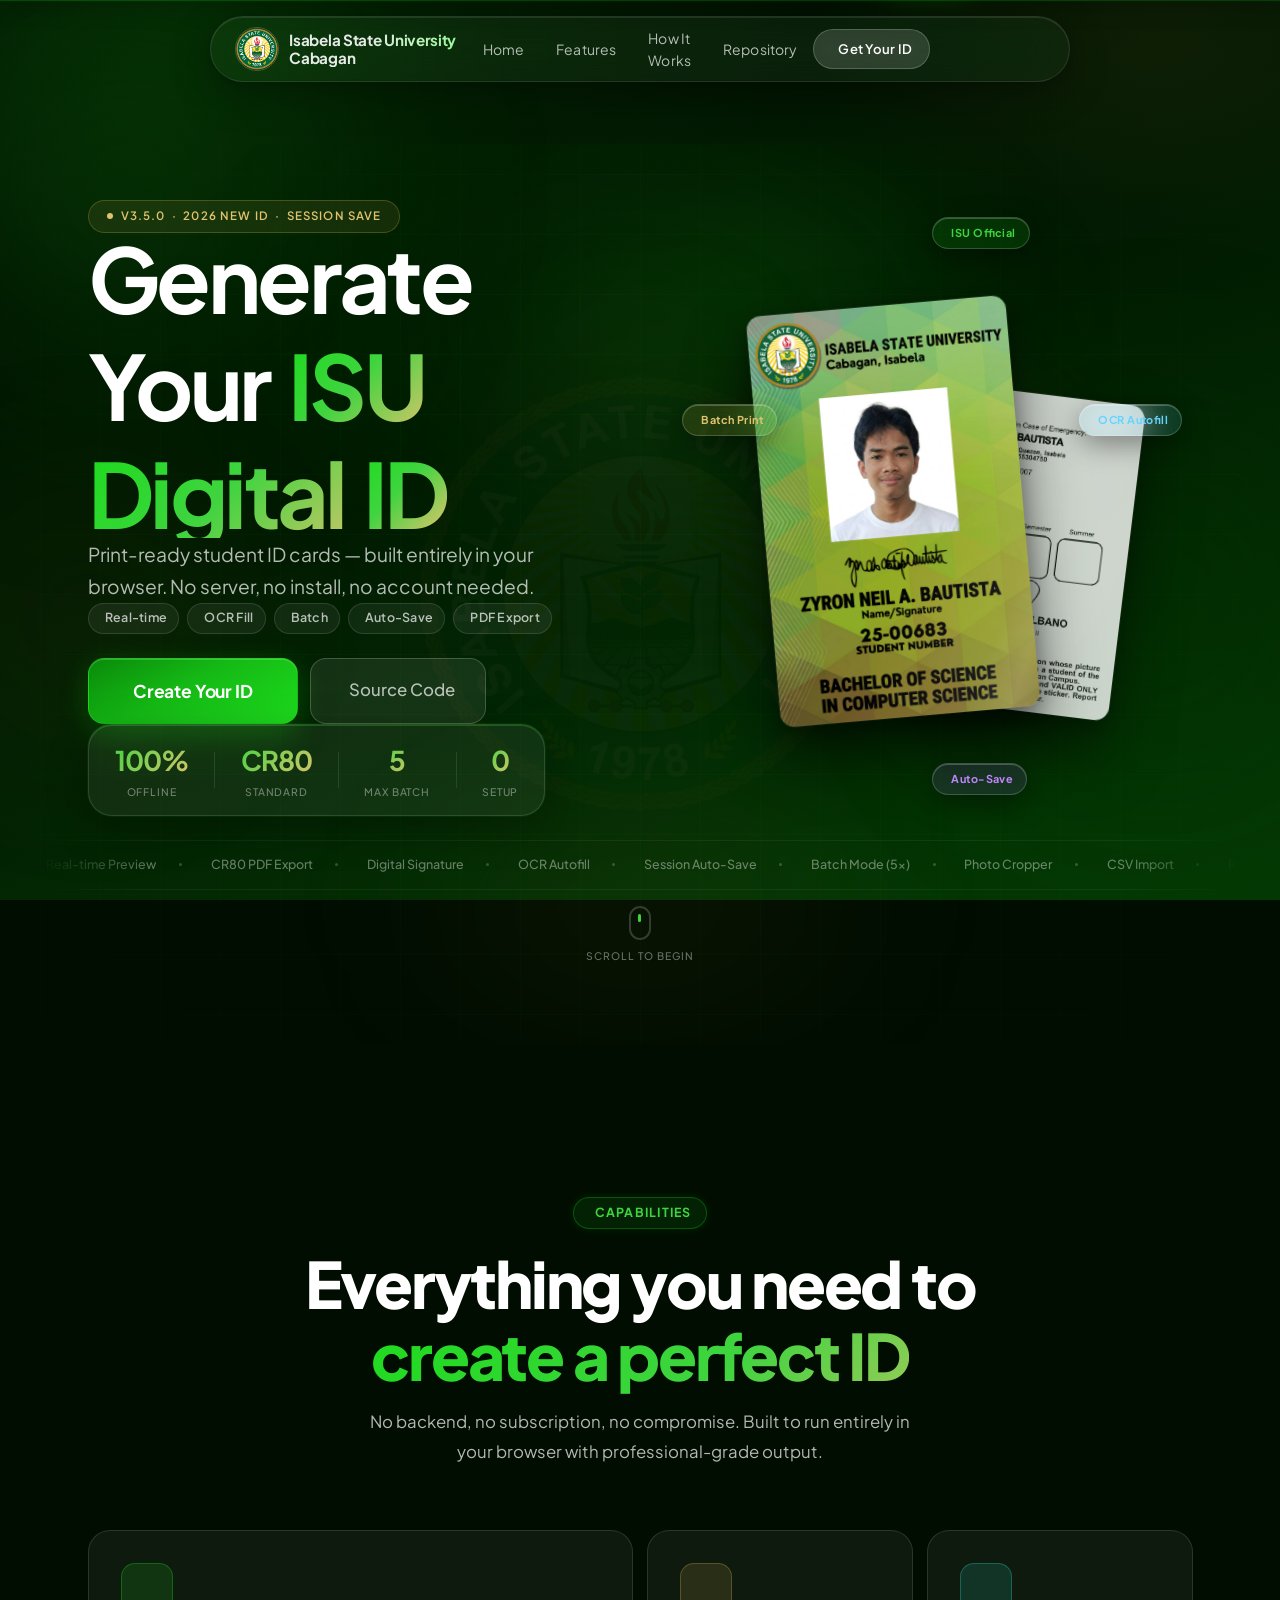
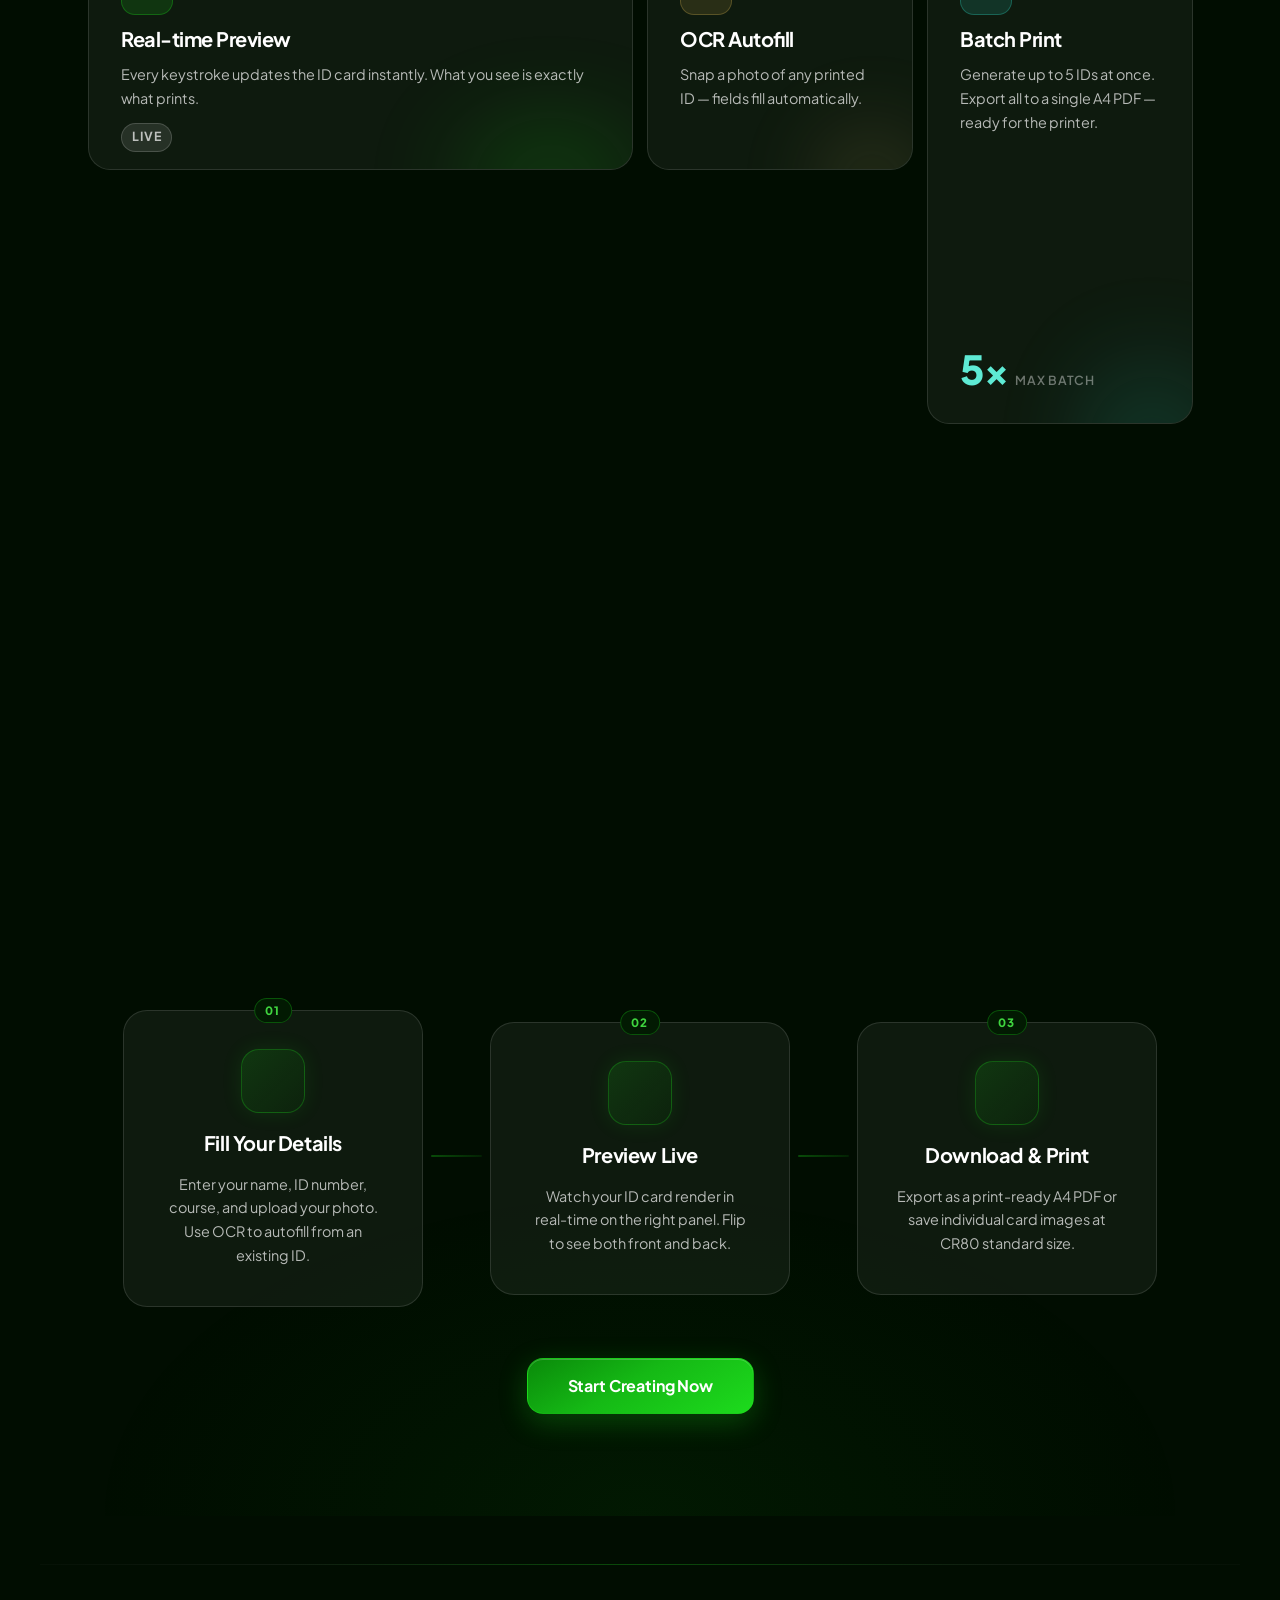
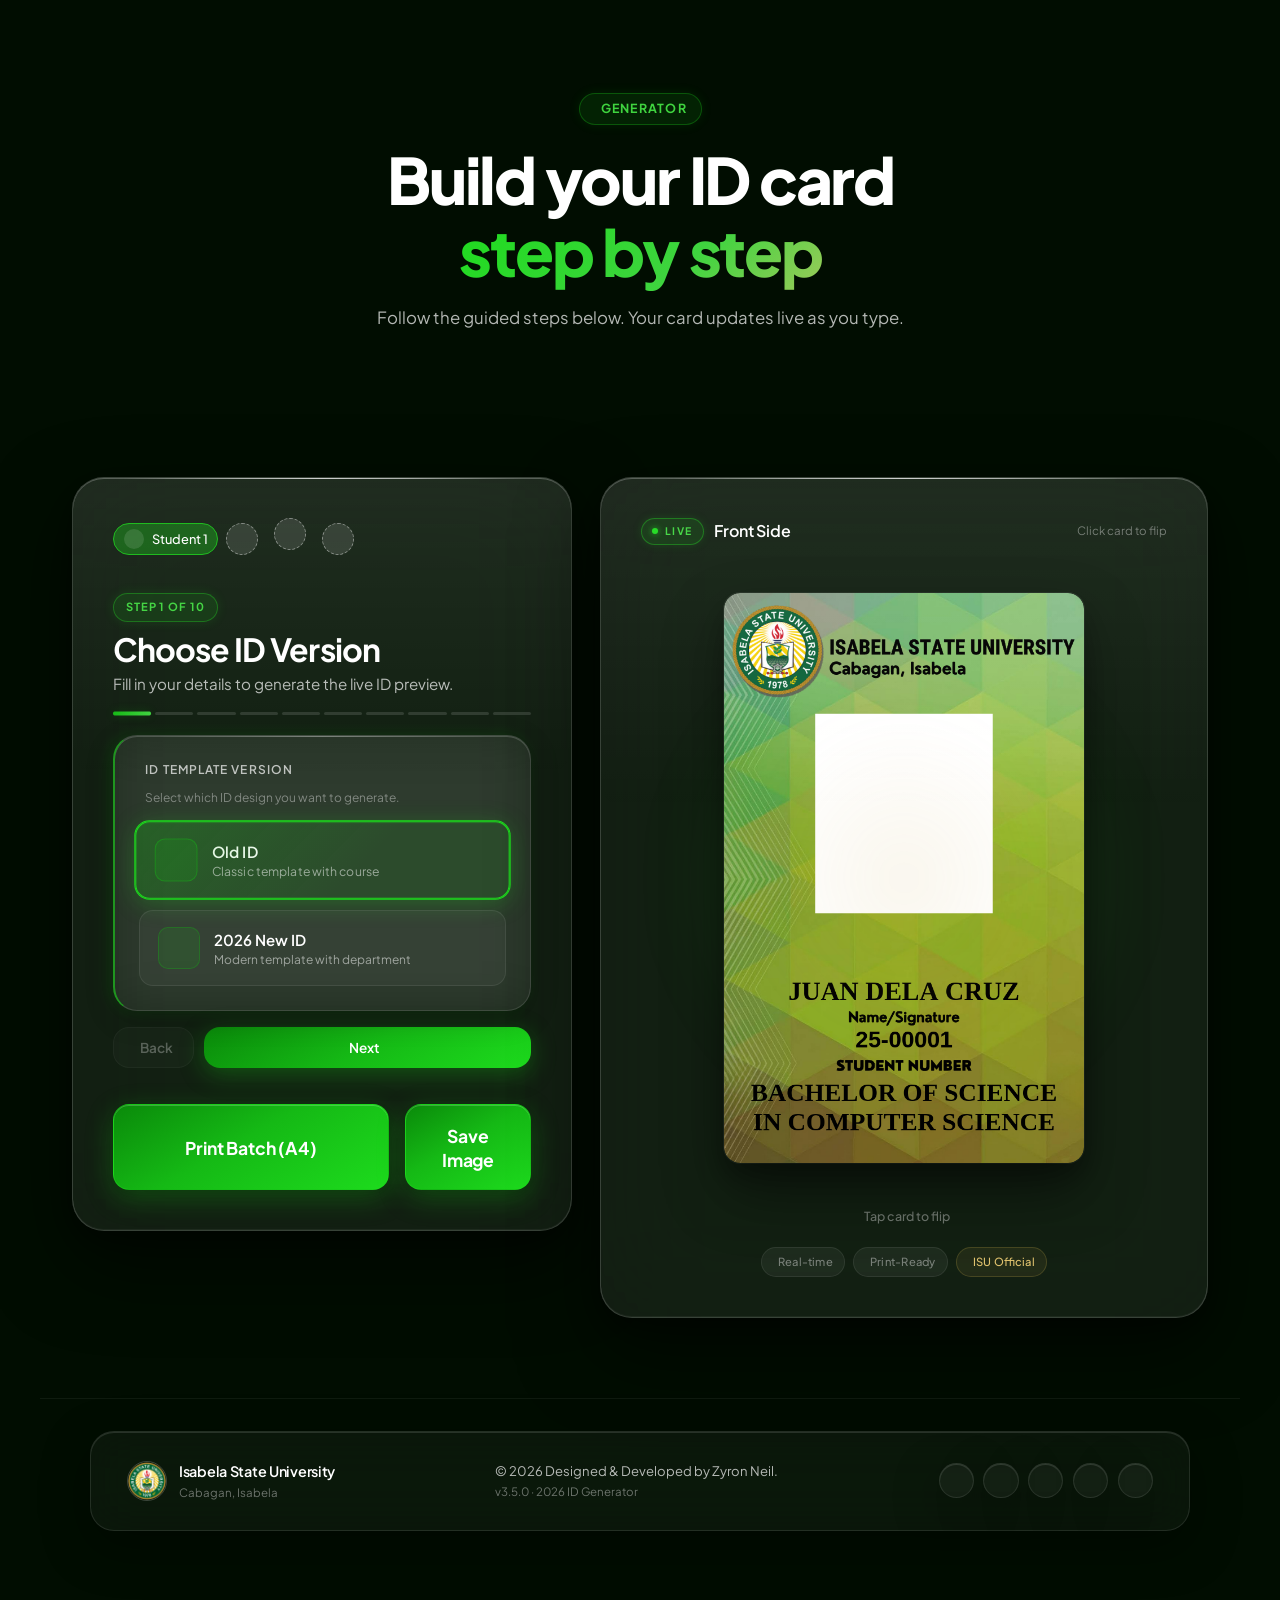
==== commit cb18a660: "feat: complete senior-level UI/UX redesign, add Bento Grid features, static seal, and fix 2026 ID te" ====
--- a/index.html
+++ b/index.html
@@ -19,9 +19,9 @@
     <link rel="preconnect" href="https://fonts.googleapis.com">
     <link rel="preconnect" href="https://fonts.gstatic.com" crossorigin>
 
-    <!-- Inter (UI) + Roboto Condensed (ID card text) -->
+    <!-- Plus Jakarta Sans (UI) + Roboto Condensed (ID card text) -->
     <link
-        href="https://fonts.googleapis.com/css2?family=Inter:ital,opsz,wght@0,14..32,300;0,14..32,400;0,14..32,500;0,14..32,600;0,14..32,700;1,14..32,400&family=Roboto+Condensed:wght@400;700&display=swap"
+        href="https://fonts.googleapis.com/css2?family=Plus+Jakarta+Sans:ital,wght@0,300;0,400;0,500;0,600;0,700;0,800;1,400&family=Roboto+Condensed:wght@400;700&display=swap"
         rel="stylesheet">
 
     <!-- Phosphor Icons (deferred — not in the critical paint path) -->
@@ -43,12 +43,14 @@
         <div class="orb orb-1"></div>
         <div class="orb orb-2"></div>
         <div class="orb orb-3"></div>
+        <div class="orb orb-4"></div>
     </div>
 
     <!-- ═══════════════════════════════════════════════════════
          NAVBAR
     ═══════════════════════════════════════════════════════ -->
-    <div class="top-nav-backdrop"></div>
+    <!-- Scroll progress indicator -->
+    <div id="scroll-progress" aria-hidden="true"></div>
 
     <nav id="navbar" class="liquid-glass">
         <div class="nav-container">
@@ -60,6 +62,10 @@
             <div class="desktop-menu">
                 <a href="#home" class="nav-link"
                     onclick="document.getElementById('home').scrollIntoView({behavior:'smooth'})">Home</a>
+                <a href="#features" class="nav-link"
+                    onclick="document.getElementById('features').scrollIntoView({behavior:'smooth'})">Features</a>
+                <a href="#how-it-works" class="nav-link"
+                    onclick="document.getElementById('how-it-works').scrollIntoView({behavior:'smooth'})">How It Works</a>
                 <a href="https://github.com/ZyronNeil2007/Isabela-State-University_Cabagan" class="nav-link"
                     target="_blank" rel="noopener noreferrer">Repository</a>
             </div>
@@ -93,97 +99,115 @@
         <!-- Main content column -->
         <div class="hero-content">
 
-            <!-- Top badge -->
-            <div class="hero-badge" style="--delay:0s">
-                <span class="hero-badge-dot"></span>
-                v3.5.0 &nbsp;&middot;&nbsp; 2026 New ID &nbsp;&middot;&nbsp; Session Save
-            </div>
-
-            <!-- Staggered headline -->
-            <h1 class="hero-title">
-                <span class="hero-word" style="--i:0">Generate</span>
-                <span class="hero-word" style="--i:1">Your</span>
-                <span class="hero-word hero-word--hl" style="--i:2">ISU</span>
-                <span class="hero-word hero-word--hl" style="--i:3">Digital</span>
-                <span class="hero-word hero-word--hl" style="--i:4">ID</span>
-            </h1>
-
-            <p class="hero-subtitle" style="--delay:0.55s">
-                Print-ready student ID cards — built entirely in your browser.
-                No server, no install, no account needed.
-            </p>
-
-            <!-- CTA buttons -->
-            <div class="hero-actions" style="--delay:0.7s">
-                <a href="#generator" class="btn-primary hero-cta" id="hero-get-started-btn"
-                    onclick="document.getElementById('generator').scrollIntoView({behavior:'smooth'})">
-                    <i class="ph ph-identification-card"></i>
-                    Create Your ID
-                    <i class="ph ph-arrow-right"></i>
-                </a>
-                <a href="https://github.com/ZyronNeil2007/Isabela-State-University_Cabagan" class="btn-ghost"
-                    target="_blank" rel="noopener noreferrer">
-                    <i class="ph ph-github-logo"></i> Source Code
-                </a>
-            </div>
-
-            <!-- 3D Card Stage -->
-            <div class="hero-stage" style="--delay:0.85s">
-                <!-- Pulsing glow ring -->
-                <div class="hero-stage-glow" aria-hidden="true"></div>
-                <div class="hero-stage-glow hero-stage-glow--gold" aria-hidden="true"></div>
-
-                <!-- ID card front -->
-                <div class="hero-id-card hero-id-front" aria-hidden="true">
-                    <img src="images/front_reference.png" alt="ISU Student ID Front" class="hero-id-img" loading="lazy">
-                    <div class="hero-card-shine"></div>
-                </div>
-
-                <!-- ID card back -->
-                <div class="hero-id-card hero-id-back" aria-hidden="true">
-                    <img src="images/back_reference.png" alt="ISU Student ID Back" class="hero-id-img" loading="lazy">
-                    <div class="hero-card-shine"></div>
-                </div>
-
-                <!-- Floating badge chips -->
-                <div class="hero-floating-badge hero-fb-1">
-                    <i class="ph-fill ph-shield-check"></i> ISU Official
-                </div>
-                <div class="hero-floating-badge hero-fb-2">
-                    <i class="ph-fill ph-scan"></i> OCR Autofill
-                </div>
-                <div class="hero-floating-badge hero-fb-3">
-                    <i class="ph-fill ph-users-three"></i> Batch Print
-                </div>
-                <div class="hero-floating-badge hero-fb-4">
-                    <i class="ph-fill ph-floppy-disk"></i> Auto-Save
-                </div>
-            </div>
-
-            <!-- Animated stats strip -->
-            <div class="hero-stats" style="--delay:1.05s">
-                <div class="hero-stat">
-                    <span class="hero-stat-number">100%</span>
-                    <span class="hero-stat-label">Offline</span>
-                </div>
-                <div class="hero-stat-div"></div>
-                <div class="hero-stat">
-                    <span class="hero-stat-number">CR80</span>
-                    <span class="hero-stat-label">Standard</span>
-                </div>
-                <div class="hero-stat-div"></div>
-                <div class="hero-stat">
-                    <span class="hero-stat-number" id="hero-batch-limit">5</span>
-                    <span class="hero-stat-label">Max Batch</span>
-                </div>
-                <div class="hero-stat-div"></div>
-                <div class="hero-stat">
-                    <span class="hero-stat-number">0</span>
-                    <span class="hero-stat-label">Setup</span>
-                </div>
-            </div>
-
-        </div>
+            <!-- LEFT COLUMN: Text + CTAs + Stats -->
+            <div class="hero-left-col">
+
+                <!-- Eyebrow badge -->
+                <div class="hero-badge" style="--delay:0s">
+                    <span class="hero-badge-dot"></span>
+                    v3.5.0 &nbsp;&middot;&nbsp; 2026 New ID &nbsp;&middot;&nbsp; Session Save
+                </div>
+
+                <!-- Staggered headline -->
+                <h1 class="hero-title">
+                    <span class="hero-word" style="--i:0">Generate</span>
+                    <span class="hero-word" style="--i:1">Your</span>
+                    <span class="hero-word hero-word--hl" style="--i:2">ISU</span>
+                    <span class="hero-word hero-word--hl" style="--i:3">Digital</span>
+                    <span class="hero-word hero-word--hl" style="--i:4">ID</span>
+                </h1>
+
+                <p class="hero-subtitle" style="--delay:0.55s">
+                    Print-ready student ID cards — built entirely in your browser.
+                    No server, no install, no account needed.
+                </p>
+
+                <!-- Feature pills row -->
+                <div class="hero-feature-pills" style="--delay:0.65s" aria-hidden="true">
+                    <span class="hfp"><i class="ph-fill ph-lightning"></i> Real-time</span>
+                    <span class="hfp"><i class="ph-fill ph-scan"></i> OCR Fill</span>
+                    <span class="hfp"><i class="ph-fill ph-users-three"></i> Batch</span>
+                    <span class="hfp"><i class="ph-fill ph-floppy-disk"></i> Auto-Save</span>
+                    <span class="hfp"><i class="ph-fill ph-file-pdf"></i> PDF Export</span>
+                </div>
+
+                <!-- CTA buttons -->
+                <div class="hero-actions" style="--delay:0.7s">
+                    <a href="#generator" class="btn-primary hero-cta" id="hero-get-started-btn"
+                        onclick="document.getElementById('generator').scrollIntoView({behavior:'smooth'})">
+                        <i class="ph ph-identification-card"></i>
+                        Create Your ID
+                        <i class="ph ph-arrow-right"></i>
+                    </a>
+                    <a href="https://github.com/ZyronNeil2007/Isabela-State-University_Cabagan" class="btn-ghost"
+                        target="_blank" rel="noopener noreferrer">
+                        <i class="ph ph-github-logo"></i> Source Code
+                    </a>
+                </div>
+
+                <!-- Animated stats strip -->
+                <div class="hero-stats" style="--delay:1.05s">
+                    <div class="hero-stat">
+                        <span class="hero-stat-number">100%</span>
+                        <span class="hero-stat-label">Offline</span>
+                    </div>
+                    <div class="hero-stat-div"></div>
+                    <div class="hero-stat">
+                        <span class="hero-stat-number">CR80</span>
+                        <span class="hero-stat-label">Standard</span>
+                    </div>
+                    <div class="hero-stat-div"></div>
+                    <div class="hero-stat">
+                        <span class="hero-stat-number" id="hero-batch-limit">5</span>
+                        <span class="hero-stat-label">Max Batch</span>
+                    </div>
+                    <div class="hero-stat-div"></div>
+                    <div class="hero-stat">
+                        <span class="hero-stat-number">0</span>
+                        <span class="hero-stat-label">Setup</span>
+                    </div>
+                </div>
+
+            </div><!-- /hero-left-col -->
+
+            <!-- RIGHT COLUMN: 3D Card Stage -->
+            <div class="hero-right-col" style="--delay:0.85s">
+                <!-- 3D Card Stage -->
+                <div class="hero-stage">
+                    <!-- Pulsing glow ring -->
+                    <div class="hero-stage-glow" aria-hidden="true"></div>
+                    <div class="hero-stage-glow hero-stage-glow--gold" aria-hidden="true"></div>
+
+                    <!-- ID card front -->
+                    <div class="hero-id-card hero-id-front" aria-hidden="true">
+                        <img src="images/front_reference.png" alt="ISU Student ID Front" class="hero-id-img" loading="lazy">
+                        <div class="hero-card-shine"></div>
+                    </div>
+
+                    <!-- ID card back -->
+                    <div class="hero-id-card hero-id-back" aria-hidden="true">
+                        <img src="images/back_reference.png" alt="ISU Student ID Back" class="hero-id-img" loading="lazy">
+                        <div class="hero-card-shine"></div>
+                    </div>
+
+                    <!-- Floating badge chips -->
+                    <div class="hero-floating-badge hero-fb-1">
+                        <i class="ph-fill ph-shield-check"></i> ISU Official
+                    </div>
+                    <div class="hero-floating-badge hero-fb-2">
+                        <i class="ph-fill ph-scan"></i> OCR Autofill
+                    </div>
+                    <div class="hero-floating-badge hero-fb-3">
+                        <i class="ph-fill ph-users-three"></i> Batch Print
+                    </div>
+                    <div class="hero-floating-badge hero-fb-4">
+                        <i class="ph-fill ph-floppy-disk"></i> Auto-Save
+                    </div>
+                </div>
+            </div><!-- /hero-right-col -->
+
+        </div><!-- /hero-content -->
+
 
         <!-- Marquee feature ticker -->
         <div class="hero-marquee" aria-hidden="true">
@@ -198,7 +222,7 @@
                 <span class="hero-marquee-dot"></span>
                 <span><i class="ph-fill ph-floppy-disk"></i> Session Auto-Save</span>
                 <span class="hero-marquee-dot"></span>
-                <span><i class="ph-fill ph-users-three"></i> Batch Mode (5×)</span>
+                <span><i class="ph-fill ph-users-three"></i> Batch Mode (5&times;)</span>
                 <span class="hero-marquee-dot"></span>
                 <span><i class="ph-fill ph-crop"></i> Photo Cropper</span>
                 <span class="hero-marquee-dot"></span>
@@ -215,7 +239,7 @@
                 <span class="hero-marquee-dot"></span>
                 <span><i class="ph-fill ph-floppy-disk"></i> Session Auto-Save</span>
                 <span class="hero-marquee-dot"></span>
-                <span><i class="ph-fill ph-users-three"></i> Batch Mode (5×)</span>
+                <span><i class="ph-fill ph-users-three"></i> Batch Mode (5&times;)</span>
                 <span class="hero-marquee-dot"></span>
                 <span><i class="ph-fill ph-crop"></i> Photo Cropper</span>
                 <span class="hero-marquee-dot"></span>
@@ -253,12 +277,176 @@
     </div>
 
     <!-- ═══════════════════════════════════════════════════════
+         FEATURES SECTION — Bento Grid
+    ═══════════════════════════════════════════════════════ -->
+    <section id="features" class="features-section">
+        <div class="section-inner">
+
+            <!-- Section Header -->
+            <div class="section-header sr" style="--sr-delay:0s">
+                <span class="section-eyebrow"><i class="ph-fill ph-star-four"></i> Capabilities</span>
+                <h2 class="section-title">Everything you need to<br><span class="section-title--hl">create a perfect ID</span></h2>
+                <p class="section-subtitle">No backend, no subscription, no compromise. Built to run entirely in your browser with professional-grade output.</p>
+            </div>
+
+            <!-- Bento Grid -->
+            <div class="bento-grid">
+
+                <!-- Card 1 — Real-time Preview (wide 2×1) -->
+                <div class="bento-card bento-card--wide sr" style="--sr-delay:0.05s" data-accent="green">
+                    <div class="bento-card-inner">
+                        <div class="bento-icon bento-icon--green">
+                            <i class="ph-fill ph-lightning"></i>
+                        </div>
+                        <h3 class="bento-title">Real-time Preview</h3>
+                        <p class="bento-desc">Every keystroke updates the ID card instantly. What you see is exactly what prints.</p>
+                        <div class="bento-badge">Live</div>
+                    </div>
+                    <div class="bento-card-glow bento-card-glow--green"></div>
+                </div>
+
+                <!-- Card 2 — OCR Autofill (1×1) -->
+                <div class="bento-card sr" style="--sr-delay:0.10s" data-accent="gold">
+                    <div class="bento-card-inner">
+                        <div class="bento-icon bento-icon--gold">
+                            <i class="ph-fill ph-scan"></i>
+                        </div>
+                        <h3 class="bento-title">OCR Autofill</h3>
+                        <p class="bento-desc">Snap a photo of any printed ID — fields fill automatically.</p>
+                    </div>
+                    <div class="bento-card-glow bento-card-glow--gold"></div>
+                </div>
+
+                <!-- Card 3 — Batch Print (1×2 tall) -->
+                <div class="bento-card bento-card--tall sr" style="--sr-delay:0.15s" data-accent="teal">
+                    <div class="bento-card-inner">
+                        <div class="bento-icon bento-icon--teal">
+                            <i class="ph-fill ph-users-three"></i>
+                        </div>
+                        <h3 class="bento-title">Batch Print</h3>
+                        <p class="bento-desc">Generate up to 5 IDs at once. Export all to a single A4 PDF — ready for the printer.</p>
+                        <div class="bento-stat-row">
+                            <span class="bento-stat-num">5×</span>
+                            <span class="bento-stat-label">Max batch</span>
+                        </div>
+                    </div>
+                    <div class="bento-card-glow bento-card-glow--teal"></div>
+                </div>
+
+                <!-- Card 4 — Digital Signature (1×1) -->
+                <div class="bento-card sr" style="--sr-delay:0.20s" data-accent="purple">
+                    <div class="bento-card-inner">
+                        <div class="bento-icon bento-icon--purple">
+                            <i class="ph-fill ph-pen-nib"></i>
+                        </div>
+                        <h3 class="bento-title">Digital Signature</h3>
+                        <p class="bento-desc">Draw, upload, or AI-enhance your signature — rendered directly on the card back.</p>
+                    </div>
+                    <div class="bento-card-glow bento-card-glow--purple"></div>
+                </div>
+
+                <!-- Card 5 — Session Auto-Save (wide 2×1) -->
+                <div class="bento-card bento-card--wide sr" style="--sr-delay:0.25s" data-accent="green">
+                    <div class="bento-card-inner">
+                        <div class="bento-icon bento-icon--green">
+                            <i class="ph-fill ph-floppy-disk"></i>
+                        </div>
+                        <h3 class="bento-title">Session Auto-Save</h3>
+                        <p class="bento-desc">Close the tab and come back anytime. Your progress is saved locally — always.</p>
+                        <div class="bento-badge bento-badge--green">Auto</div>
+                    </div>
+                    <div class="bento-card-glow bento-card-glow--green"></div>
+                </div>
+
+            </div><!-- /bento-grid -->
+        </div>
+    </section>
+
+    <!-- ═══════════════════════════════════════════════════════
+         HOW IT WORKS — 3-Step Process
+    ═══════════════════════════════════════════════════════ -->
+    <section id="how-it-works" class="hiw-section">
+        <div class="section-inner">
+
+            <!-- Section Header -->
+            <div class="section-header sr" style="--sr-delay:0s">
+                <span class="section-eyebrow"><i class="ph-fill ph-path"></i> Process</span>
+                <h2 class="section-title">From blank form to<br><span class="section-title--hl">print-ready ID in minutes</span></h2>
+            </div>
+
+            <!-- Steps -->
+            <div class="hiw-steps">
+                <div class="hiw-step sr" style="--sr-delay:0.05s">
+                    <div class="hiw-step-num">01</div>
+                    <div class="hiw-step-icon">
+                        <i class="ph-fill ph-user-circle-plus"></i>
+                    </div>
+                    <h3 class="hiw-step-title">Fill Your Details</h3>
+                    <p class="hiw-step-desc">Enter your name, ID number, course, and upload your photo. Use OCR to autofill from an existing ID.</p>
+                </div>
+
+                <div class="hiw-connector sr" style="--sr-delay:0.12s" aria-hidden="true">
+                    <div class="hiw-connector-line"></div>
+                    <i class="ph-fill ph-arrow-right hiw-connector-arrow"></i>
+                </div>
+
+                <div class="hiw-step sr" style="--sr-delay:0.15s">
+                    <div class="hiw-step-num">02</div>
+                    <div class="hiw-step-icon">
+                        <i class="ph-fill ph-eye"></i>
+                    </div>
+                    <h3 class="hiw-step-title">Preview Live</h3>
+                    <p class="hiw-step-desc">Watch your ID card render in real-time on the right panel. Flip to see both front and back.</p>
+                </div>
+
+                <div class="hiw-connector sr" style="--sr-delay:0.22s" aria-hidden="true">
+                    <div class="hiw-connector-line"></div>
+                    <i class="ph-fill ph-arrow-right hiw-connector-arrow"></i>
+                </div>
+
+                <div class="hiw-step sr" style="--sr-delay:0.25s">
+                    <div class="hiw-step-num">03</div>
+                    <div class="hiw-step-icon">
+                        <i class="ph-fill ph-printer"></i>
+                    </div>
+                    <h3 class="hiw-step-title">Download &amp; Print</h3>
+                    <p class="hiw-step-desc">Export as a print-ready A4 PDF or save individual card images at CR80 standard size.</p>
+                </div>
+            </div><!-- /hiw-steps -->
+
+            <!-- CTA inside How it Works -->
+            <div class="hiw-cta sr" style="--sr-delay:0.30s">
+                <a href="#generator" class="btn-primary"
+                    onclick="document.getElementById('generator').scrollIntoView({behavior:'smooth'})">
+                    <i class="ph ph-identification-card"></i>
+                    Start Creating Now
+                    <i class="ph ph-arrow-right"></i>
+                </a>
+            </div>
+
+        </div>
+    </section>
+
+    <!-- Section divider -->
+    <div class="section-divider" aria-hidden="true"></div>
+
+    <!-- Generator section eyebrow header -->
+    <div class="generator-header section-inner">
+        <div class="section-header sr" style="--sr-delay:0s">
+            <span class="section-eyebrow"><i class="ph-fill ph-identification-card"></i> Generator</span>
+            <h2 class="section-title">Build your ID card<br><span class="section-title--hl">step by step</span></h2>
+            <p class="section-subtitle">Follow the guided steps below. Your card updates live as you type.</p>
+        </div>
+    </div>
+
+    <!-- ═══════════════════════════════════════════════════════
          MAIN GENERATOR — SPLIT LAYOUT
     ═══════════════════════════════════════════════════════ -->
     <main class="container" id="generator">
 
         <!-- ── LEFT: FORM SECTION ──────────────────────────── -->
         <div class="form-section glass-panel">
+
 
             <!-- ─────────────────────────────────────────────
                  STUDENT TABS (Batch Print Feature)
@@ -786,6 +974,31 @@
     <!-- jsPDF for PDF batch export -->
     <script src="https://cdnjs.cloudflare.com/ajax/libs/jspdf/2.5.1/jspdf.umd.min.js"></script>
     <!-- Tesseract.js is lazy-loaded by app.js when the OCR modal is first opened -->
+
+    <!-- Scroll Reveal + Progress Bar (inline, no deps) -->
+    <script>
+        // ── Scroll Progress Bar ──
+        const progressBar = document.getElementById('scroll-progress');
+        function updateProgress() {
+            const h = document.documentElement;
+            const pct = (h.scrollTop / (h.scrollHeight - h.clientHeight)) * 100;
+            if (progressBar) progressBar.style.width = pct + '%';
+        }
+        window.addEventListener('scroll', updateProgress, { passive: true });
+
+        // ── Scroll Reveal via IntersectionObserver ──
+        const srObserver = new IntersectionObserver((entries) => {
+            entries.forEach(entry => {
+                if (entry.isIntersecting) {
+                    entry.target.classList.add('visible');
+                    srObserver.unobserve(entry.target);
+                }
+            });
+        }, { threshold: 0.12, rootMargin: '0px 0px -40px 0px' });
+
+        document.querySelectorAll('.sr').forEach(el => srObserver.observe(el));
+    </script>
+
     <script src="app.js"></script>
 </body>
 
--- a/style.css
+++ b/style.css
@@ -41,24 +41,30 @@
     --forest-700: #065806;
     --forest-600: #0a8a0a;
     --green-500: #15B915;
+    --green-vivid: #1ddb1d;
     --green-400: #3fd43f;
     --green-300: #7fff7f;
     --green-glow: rgba(21, 185, 21, 0.20);
     --green-glow-strong: rgba(21, 185, 21, 0.40);
+    --green-glow-vivid: rgba(29, 219, 29, 0.55);
 
     /* Gold Accent — "Premium" */
     --gold-600: #A07830;
     --gold-500: #C9A84C;
     --gold-400: #E0C36E;
     --gold-300: #F0D98A;
+    --gold-200: #FAF0C0;
     --gold-glow: rgba(201, 168, 76, 0.25);
+    --gold-glow-strong: rgba(201, 168, 76, 0.50);
 
     /* Neutrals */
     --white: #ffffff;
     --white-90: rgba(255, 255, 255, 0.90);
     --white-70: rgba(255, 255, 255, 0.70);
+    --white-50: rgba(255, 255, 255, 0.50);
     --white-40: rgba(255, 255, 255, 0.40);
     --white-20: rgba(255, 255, 255, 0.20);
+    --white-15: rgba(255, 255, 255, 0.15);
     --white-12: rgba(255, 255, 255, 0.12);
     --white-08: rgba(255, 255, 255, 0.08);
     --white-05: rgba(255, 255, 255, 0.05);
@@ -75,29 +81,35 @@
     --accent-hover: var(--green-400);
     --danger: #ff3b30;
 
+    /* ── Shadow Tokens ── */
+    --shadow-glow-green: 0 0 24px rgba(29, 219, 29, 0.40), 0 0 8px rgba(29, 219, 29, 0.25);
+    --shadow-glow-gold: 0 0 24px rgba(201, 168, 76, 0.40), 0 0 8px rgba(201, 168, 76, 0.25);
+    --shadow-card: 0 32px 80px rgba(0, 0, 0, 0.55), 0 12px 32px rgba(0, 0, 0, 0.30);
+    --shadow-button: 0 8px 24px rgba(0, 0, 0, 0.28), 0 2px 6px rgba(0, 0, 0, 0.18);
+
     /* ── Glass Tiers ── */
     /* Tier 1: Main panels (form, preview, hero) */
     --glass-t1-bg: rgba(255, 255, 255, 0.07);
-    --glass-t1-border: rgba(255, 255, 255, 0.14);
-    --glass-t1-blur: 48px;
+    --glass-t1-border: rgba(255, 255, 255, 0.16);
+    --glass-t1-blur: 56px;
     --glass-t1-shadow:
-        inset 0 1px 0 rgba(255, 255, 255, 0.22),
-        inset 0 -1px 0 rgba(255, 255, 255, 0.04),
-        0 32px 80px rgba(0, 0, 0, 0.50),
-        0 8px 24px rgba(0, 0, 0, 0.25);
+        inset 0 1px 0 rgba(255, 255, 255, 0.26),
+        inset 0 -1px 0 rgba(255, 255, 255, 0.05),
+        0 32px 80px rgba(0, 0, 0, 0.55),
+        0 8px 24px rgba(0, 0, 0, 0.30);
 
     /* Tier 2: Inner cards (form groups) */
-    --glass-t2-bg: rgba(255, 255, 255, 0.05);
-    --glass-t2-border: rgba(255, 255, 255, 0.10);
-    --glass-t2-blur: 24px;
+    --glass-t2-bg: rgba(255, 255, 255, 0.055);
+    --glass-t2-border: rgba(255, 255, 255, 0.12);
+    --glass-t2-blur: 28px;
     --glass-t2-shadow:
-        inset 0 1px 0 rgba(255, 255, 255, 0.15),
-        0 8px 24px rgba(0, 0, 0, 0.20);
+        inset 0 1px 0 rgba(255, 255, 255, 0.18),
+        0 8px 28px rgba(0, 0, 0, 0.22);
 
     /* Tier 3: Nav / Footer elements */
-    --glass-t3-bg: rgba(255, 255, 255, 0.03);
-    --glass-t3-border: rgba(255, 255, 255, 0.08);
-    --glass-t3-blur: 20px;
+    --glass-t3-bg: rgba(255, 255, 255, 0.04);
+    --glass-t3-border: rgba(255, 255, 255, 0.10);
+    --glass-t3-blur: 24px;
 
     /* ── Spacing Scale ── */
     --sp-xs: 0.25rem;
@@ -124,15 +136,16 @@
     --radius-full: 9999px;
 
     /* ── Typography ── */
-    --font-base: 'Inter', -apple-system, BlinkMacSystemFont, 'Segoe UI', sans-serif;
+    --font-base: 'Plus Jakarta Sans', -apple-system, BlinkMacSystemFont, 'Segoe UI', sans-serif;
     --font-card: 'Roboto Condensed', 'Arial Narrow', sans-serif;
 
     /* ── Transitions ── */
     --ease-spring: cubic-bezier(0.175, 0.885, 0.32, 1.275);
     --ease-smooth: cubic-bezier(0.25, 0.8, 0.25, 1);
     --ease-out: cubic-bezier(0.0, 0.0, 0.2, 1);
+    --ease-bounce: cubic-bezier(0.34, 1.56, 0.64, 1);
     --dur-fast: 150ms;
-    --dur-base: 300ms;
+    --dur-base: 280ms;
     --dur-slow: 600ms;
 
     /* ── Layout ── */
@@ -209,9 +222,10 @@
 
     /* Premium layered gradient background */
     background:
-        radial-gradient(ellipse 80% 60% at 15% 0%, rgba(10, 80, 10, 0.35) 0%, transparent 60%),
-        radial-gradient(ellipse 60% 50% at 85% 100%, rgba(4, 57, 4, 0.45) 0%, transparent 60%),
-        radial-gradient(ellipse 40% 40% at 60% 30%, rgba(21, 185, 21, 0.06) 0%, transparent 55%),
+        radial-gradient(ellipse 80% 60% at 15% 0%, rgba(10, 80, 10, 0.38) 0%, transparent 60%),
+        radial-gradient(ellipse 60% 50% at 85% 100%, rgba(4, 57, 4, 0.50) 0%, transparent 60%),
+        radial-gradient(ellipse 40% 40% at 60% 30%, rgba(21, 185, 21, 0.07) 0%, transparent 55%),
+        radial-gradient(ellipse 45% 35% at 90% 5%, rgba(160, 120, 48, 0.08) 0%, transparent 60%),
         linear-gradient(160deg, var(--forest-950) 0%, var(--forest-900) 45%, var(--forest-800) 100%);
     background-attachment: fixed;
 
@@ -242,7 +256,7 @@
 .orb-1 {
     width: clamp(400px, 50vw, 700px);
     height: clamp(400px, 50vw, 700px);
-    background: radial-gradient(circle, rgba(21, 185, 21, 0.10) 0%, transparent 70%);
+    background: radial-gradient(circle, rgba(21, 185, 21, 0.16) 0%, rgba(10, 100, 10, 0.08) 50%, transparent 70%);
     top: -15%;
     left: -15%;
     animation: floatOrb1 25s ease-in-out infinite;
@@ -260,11 +274,20 @@
 .orb-3 {
     width: clamp(200px, 25vw, 400px);
     height: clamp(200px, 25vw, 400px);
-    background: radial-gradient(circle, rgba(201, 168, 76, 0.05) 0%, transparent 70%);
+    background: radial-gradient(circle, rgba(201, 168, 76, 0.07) 0%, transparent 70%);
     top: 50%;
     left: 50%;
     transform: translate(-50%, -50%);
     animation: floatOrb3 20s ease-in-out infinite;
+}
+
+.orb-4 {
+    width: clamp(250px, 30vw, 480px);
+    height: clamp(250px, 30vw, 480px);
+    background: radial-gradient(circle, rgba(160, 120, 48, 0.09) 0%, transparent 70%);
+    bottom: 10%;
+    left: -8%;
+    animation: floatOrb1 35s 5s ease-in-out infinite alternate;
 }
 
 /* Ensure all page content sits above orbs */
@@ -309,6 +332,8 @@
 
 #navbar.scrolled {
     top: 10px;
+    backdrop-filter: blur(28px) saturate(180%) brightness(110%);
+    -webkit-backdrop-filter: blur(28px) saturate(180%) brightness(110%);
 }
 
 .nav-container {
@@ -350,10 +375,13 @@
 
 .logo-text {
     font-size: 0.95rem;
-    font-weight: 600;
-    letter-spacing: -0.025em;
-    color: var(--text-primary);
+    font-weight: 700;
+    letter-spacing: -0.02em;
     line-height: 1.2;
+    background: linear-gradient(135deg, var(--white-90) 40%, var(--green-300) 100%);
+    -webkit-background-clip: text;
+    -webkit-text-fill-color: transparent;
+    background-clip: text;
 }
 
 .desktop-menu {
@@ -419,11 +447,11 @@
 }
 
 .btn-nav:hover {
-    background: var(--accent);
-    border-color: var(--accent);
-    color: var(--forest-900);
-    box-shadow: 0 0 20px var(--green-glow-strong), 0 4px 12px rgba(0, 0, 0, 0.3);
-    transform: scale(1.03);
+    background: rgba(21, 185, 21, 0.18);
+    border-color: rgba(21, 185, 21, 0.55);
+    color: var(--green-300);
+    box-shadow: 0 0 20px rgba(21, 185, 21, 0.25), 0 4px 12px rgba(0, 0, 0, 0.3);
+    transform: scale(1.04) translateY(-1px);
 }
 
 
@@ -531,7 +559,6 @@
     opacity: 0.025;
     pointer-events: none;
     z-index: 0;
-    animation: sealRotate 90s linear infinite;
     will-change: transform;
 }
 
@@ -623,14 +650,14 @@
 }
 
 .hero-word--hl {
-    background: linear-gradient(135deg, var(--green-400) 0%, var(--gold-400) 55%, var(--green-300) 100%);
+    background: linear-gradient(135deg, var(--green-vivid) 0%, var(--green-400) 30%, var(--gold-400) 65%, var(--green-300) 100%);
     -webkit-background-clip: text;
     -webkit-text-fill-color: transparent;
     background-clip: text;
     background-size: 200% auto;
     animation:
         wordPop calc(0.55s + calc(var(--i) * 0.1s)) calc(0.1s + calc(var(--i) * 0.12s)) var(--ease-spring) both,
-        shimmerText 5s 1.2s linear infinite;
+        shimmerText 4s 1.2s linear infinite;
 }
 
 @keyframes wordPop {
@@ -837,17 +864,18 @@
     padding: 0.38rem 0.8rem;
     border-radius: var(--radius-full);
     font-size: 0.68rem;
-    font-weight: 600;
-    letter-spacing: 0.03em;
-    backdrop-filter: blur(16px);
-    -webkit-backdrop-filter: blur(16px);
-    border: 1px solid rgba(255, 255, 255, 0.15);
-    box-shadow: 0 8px 24px rgba(0, 0, 0, 0.35);
+    font-weight: 700;
+    letter-spacing: 0.04em;
+    backdrop-filter: blur(20px) saturate(180%);
+    -webkit-backdrop-filter: blur(20px) saturate(180%);
+    border: 1px solid rgba(255, 255, 255, 0.18);
+    box-shadow: 0 8px 28px rgba(0, 0, 0, 0.40), inset 0 1px 0 rgba(255, 255, 255, 0.22);
     z-index: 5;
     width: max-content;
     white-space: nowrap;
     animation: badgeFloat 5s ease-in-out infinite;
     will-change: transform;
+    transition: transform var(--dur-base) var(--ease-bounce);
 }
 
 .hero-floating-badge i {
@@ -913,16 +941,18 @@
     display: flex;
     align-items: center;
     gap: 0;
-    background: rgba(255, 255, 255, 0.04);
-    border: 1px solid rgba(255, 255, 255, 0.10);
+    background: rgba(255, 255, 255, 0.06);
+    border: 1px solid rgba(255, 255, 255, 0.12);
+    border-top: 1px solid rgba(29, 219, 29, 0.25);
     border-radius: var(--radius-xl);
-    backdrop-filter: blur(20px);
-    -webkit-backdrop-filter: blur(20px);
+    backdrop-filter: blur(24px) saturate(160%);
+    -webkit-backdrop-filter: blur(24px) saturate(160%);
     overflow: hidden;
     animation: heroFadeUp 0.8s var(--delay, 1.05s) var(--ease-out) both;
     box-shadow:
-        inset 0 1px 0 rgba(255, 255, 255, 0.12),
-        0 12px 40px rgba(0, 0, 0, 0.25);
+        inset 0 1px 0 rgba(255, 255, 255, 0.14),
+        0 0 0 1px rgba(29, 219, 29, 0.08),
+        0 12px 40px rgba(0, 0, 0, 0.28);
 }
 
 .hero-stat {
@@ -999,7 +1029,8 @@
 .hero-marquee-track span i {
     font-size: 0.85rem;
     color: var(--green-400);
-    opacity: 0.7;
+    opacity: 0.9;
+    filter: drop-shadow(0 0 4px rgba(63, 212, 63, 0.4));
 }
 
 .hero-marquee-dot {
@@ -1160,7 +1191,7 @@
    6b. BUTTON COMPONENTS (Global)
 ─────────────────────────────────────────────────────────────────────────── */
 
-/* Primary CTA button — white with deep green text */
+/* Primary CTA button — ISU Green gradient */
 .btn-primary {
     display: inline-flex;
     align-items: center;
@@ -1168,24 +1199,23 @@
     gap: 0.5rem;
     width: 100%;
     padding: clamp(14px, 1.8vw, 18px) clamp(24px, 3vw, 36px);
-    background: linear-gradient(180deg,
-            rgba(255, 255, 255, 0.97) 0%,
-            rgba(235, 235, 235, 0.92) 60%,
-            rgba(215, 215, 215, 0.88) 100%);
-    color: var(--forest-800);
-    border: 1px solid rgba(255, 255, 255, 0.85);
+    background: linear-gradient(150deg,
+            var(--forest-600) 0%,
+            var(--green-500) 45%,
+            var(--green-vivid) 100%);
+    color: #ffffff;
+    border: 1px solid rgba(29, 219, 29, 0.45);
     border-radius: var(--radius-lg);
     font-size: clamp(0.95rem, 1.5vw, 1.1rem);
-    font-weight: 600;
+    font-weight: 700;
     letter-spacing: -0.01em;
     cursor: pointer;
     margin-top: 0;
     transition: all var(--dur-base) var(--ease-spring);
     box-shadow:
-        inset 0 2px 3px rgba(255, 255, 255, 0.9),
-        inset 0 -2px 4px rgba(0, 0, 0, 0.12),
-        0 8px 24px rgba(0, 0, 0, 0.25),
-        0 2px 6px rgba(0, 0, 0, 0.15);
+        inset 0 1px 0 rgba(255, 255, 255, 0.20),
+        0 8px 28px rgba(21, 185, 21, 0.32),
+        0 3px 8px rgba(0, 0, 0, 0.25);
     text-decoration: none;
     position: relative;
     overflow: hidden;
@@ -1195,18 +1225,29 @@
     content: '';
     position: absolute;
     inset: 0;
-    background: linear-gradient(135deg, rgba(21, 185, 21, 0.08) 0%, transparent 60%);
+    background: linear-gradient(135deg, rgba(255, 255, 255, 0.15) 0%, transparent 60%);
     opacity: 0;
     transition: opacity var(--dur-base) ease;
+}
+
+/* Ripple layer */
+.btn-primary::after {
+    content: '';
+    position: absolute;
+    inset: 0;
+    background: radial-gradient(circle at center, rgba(255,255,255,0.25) 0%, transparent 65%);
+    opacity: 0;
+    transform: scale(0.5);
+    transition: opacity 0.4s ease, transform 0.5s ease;
 }
 
 .btn-primary:hover {
     transform: translateY(-3px) scale(1.015);
     box-shadow:
-        inset 0 2px 3px rgba(255, 255, 255, 0.9),
-        0 16px 36px rgba(0, 0, 0, 0.30),
+        inset 0 1px 0 rgba(255, 255, 255, 0.25),
+        0 16px 40px rgba(21, 185, 21, 0.45),
         0 4px 12px rgba(0, 0, 0, 0.20);
-    background: #ffffff;
+    background: linear-gradient(150deg, var(--green-500) 0%, var(--green-vivid) 55%, var(--green-400) 100%);
 }
 
 .btn-primary:hover::before {
@@ -1215,6 +1256,11 @@
 
 .btn-primary:active {
     transform: translateY(1px) scale(0.99);
+}
+
+.btn-primary:active::after {
+    opacity: 1;
+    transform: scale(1.2);
 }
 
 .btn-primary i {
@@ -1242,10 +1288,11 @@
 }
 
 .btn-ghost:hover {
-    background: var(--white-15, rgba(255, 255, 255, 0.15));
-    border-color: var(--white-40);
-    color: var(--text-primary);
+    background: rgba(21, 185, 21, 0.10);
+    border-color: rgba(21, 185, 21, 0.40);
+    color: var(--green-300);
     transform: translateY(-2px);
+    box-shadow: 0 0 16px rgba(21, 185, 21, 0.12);
 }
 
 
@@ -1347,9 +1394,12 @@
     margin-bottom: 0;
 }
 
-/* Active step gets a subtle green left border accent */
+/* Active step gets a glowing green left border accent */
 .form-group.active-step {
-    border-left: 2px solid rgba(21, 185, 21, 0.45);
+    border-left: 2px solid rgba(29, 219, 29, 0.60);
+    box-shadow:
+        var(--glass-t2-shadow),
+        -4px 0 16px rgba(29, 219, 29, 0.12);
 }
 
 /* Shimmer line at top of form group */
@@ -1419,17 +1469,19 @@
 
 input::placeholder,
 textarea::placeholder {
-    color: var(--white-40);
+    color: var(--white-50);
     font-weight: 400;
 }
 
 input:focus,
 textarea:focus {
     outline: none;
-    background: rgba(255, 255, 255, 0.12);
-    border-color: rgba(21, 185, 21, 0.50);
+    background: rgba(255, 255, 255, 0.13);
+    border-color: rgba(29, 219, 29, 0.60);
+    transform: scale(1.005);
     box-shadow:
-        0 0 0 3px rgba(21, 185, 21, 0.12),
+        0 0 0 3px rgba(29, 219, 29, 0.14),
+        0 0 0 1px rgba(29, 219, 29, 0.30),
         inset 0 2px 4px rgba(0, 0, 0, 0.06);
 }
 
@@ -1468,6 +1520,12 @@
         border-color var(--dur-base) var(--ease-smooth),
         background var(--dur-base) var(--ease-smooth),
         box-shadow var(--dur-base) var(--ease-smooth);
+    animation: uploadPulseBorder 3s ease-in-out infinite;
+}
+
+@keyframes uploadPulseBorder {
+    0%, 100% { border-color: rgba(255, 255, 255, 0.22); }
+    50%       { border-color: rgba(29, 219, 29, 0.35); box-shadow: 0 0 12px rgba(29, 219, 29, 0.08); }
 }
 
 .photo-upload-area:hover {
@@ -1947,9 +2005,16 @@
 .stepper-progress-fill {
     height: 100%;
     border-radius: 99px;
-    background: linear-gradient(90deg, var(--green-500), var(--green-300));
+    background: linear-gradient(90deg, var(--green-500), var(--green-vivid), var(--green-300));
+    background-size: 200% 100%;
     transition: width 0.4s var(--ease-smooth);
     width: 11.11%;
+    animation: progressShimmer 2s ease-in-out infinite;
+}
+
+@keyframes progressShimmer {
+    0%   { background-position: 100% 0; }
+    100% { background-position: -100% 0; }
 }
 
 .stepper-dots {
@@ -1969,9 +2034,11 @@
 }
 
 .stepper-dot.active {
-    background: var(--green-500);
-    box-shadow: 0 0 8px var(--green-glow-strong);
-    transform: scale(1.4);
+    background: var(--green-vivid);
+    box-shadow: 0 0 10px var(--green-glow-vivid), 0 0 4px rgba(29, 219, 29, 0.80);
+    transform: scale(1.6);
+    width: 8px;
+    height: 8px;
 }
 
 .stepper-dot.done {
@@ -2064,14 +2131,15 @@
     gap: 0.35rem;
     padding: 0.3rem 0.75rem;
     border-radius: var(--radius-full);
-    background: rgba(21, 185, 21, 0.12);
-    border: 1px solid rgba(21, 185, 21, 0.25);
+    background: rgba(29, 219, 29, 0.12);
+    border: 1px solid rgba(29, 219, 29, 0.35);
     color: var(--green-400);
     font-size: 0.7rem;
-    font-weight: 600;
+    font-weight: 700;
     letter-spacing: 0.08em;
     text-transform: uppercase;
     margin-bottom: 0.65rem;
+    box-shadow: 0 0 12px rgba(29, 219, 29, 0.12);
 }
 
 .desktop-step-title {
@@ -2167,22 +2235,29 @@
     gap: 0.4rem;
     padding: 0.25rem 0.65rem;
     border-radius: var(--radius-full);
-    background: rgba(201, 168, 76, 0.14);
-    border: 1px solid rgba(201, 168, 76, 0.32);
-    color: var(--gold-400);
+    background: rgba(29, 219, 29, 0.12);
+    border: 1px solid rgba(29, 219, 29, 0.38);
+    color: var(--green-400);
     font-size: 0.65rem;
     font-weight: 700;
     letter-spacing: 0.14em;
     text-transform: uppercase;
     flex-shrink: 0;
+    box-shadow: 0 0 10px rgba(29, 219, 29, 0.15);
 }
 
 .live-dot {
-    width: 5px;
-    height: 5px;
+    width: 6px;
+    height: 6px;
     border-radius: 50%;
-    background: var(--gold-400);
-    animation: pulseDot 1.5s ease-in-out infinite;
+    background: var(--green-vivid);
+    animation: liveDotPulse 1.2s ease-in-out infinite;
+    box-shadow: 0 0 6px rgba(29, 219, 29, 0.80);
+}
+
+@keyframes liveDotPulse {
+    0%, 100% { opacity: 1; transform: scale(1); box-shadow: 0 0 6px rgba(29, 219, 29, 0.80); }
+    50%       { opacity: 0.7; transform: scale(0.7); box-shadow: 0 0 2px rgba(29, 219, 29, 0.40); }
 }
 
 .preview-title {
@@ -2221,12 +2296,30 @@
     width: 85%;
     height: 75%;
     background: radial-gradient(ellipse,
-            rgba(21, 185, 21, 0.18) 0%,
-            rgba(21, 185, 21, 0.06) 50%,
+            rgba(21, 185, 21, 0.22) 0%,
+            rgba(21, 185, 21, 0.08) 50%,
             transparent 75%);
-    filter: blur(24px);
+    filter: blur(28px);
     pointer-events: none;
     animation: glowPulse 4s ease-in-out infinite;
+}
+
+/* Secondary gold glow ring */
+.card-stage::after {
+    content: '';
+    position: absolute;
+    top: 50%;
+    left: 50%;
+    transform: translate(-50%, -50%);
+    width: 60%;
+    height: 55%;
+    background: radial-gradient(ellipse,
+            rgba(201, 168, 76, 0.10) 0%,
+            transparent 70%);
+    filter: blur(20px);
+    pointer-events: none;
+    animation: glowPulse 6s 2s ease-in-out infinite alternate;
+    border-radius: 50%;
 }
 
 .flip-card-container {
@@ -2352,14 +2445,21 @@
 }
 
 .chip:hover {
-    background: var(--white-08);
-    color: var(--text-secondary);
+    background: rgba(29, 219, 29, 0.08);
+    border-color: rgba(29, 219, 29, 0.25);
+    color: var(--green-300);
+    box-shadow: inset 0 0 8px rgba(29, 219, 29, 0.12);
 }
 
 .chip-gold {
-    background: rgba(201, 168, 76, 0.08);
-    border-color: rgba(201, 168, 76, 0.20);
+    background: rgba(201, 168, 76, 0.09);
+    border-color: rgba(201, 168, 76, 0.22);
     color: var(--gold-400);
+}
+
+.chip-gold:hover {
+    box-shadow: inset 0 0 8px rgba(201, 168, 76, 0.15);
+    border-color: rgba(201, 168, 76, 0.40);
 }
 
 .chip-gold i {
@@ -3831,11 +3931,13 @@
 }
 
 .version-toggle-btn.active {
-    border-color: var(--green-500);
-    background: rgba(21, 185, 21, 0.08);
-    box-shadow: 0 0 0 1px var(--green-500),
-                0 4px 20px rgba(21, 185, 21, 0.2);
+    border-color: var(--green-vivid);
+    background: rgba(29, 219, 29, 0.10);
+    box-shadow: 0 0 0 1px var(--green-vivid),
+                0 4px 24px rgba(29, 219, 29, 0.28),
+                inset 0 1px 0 rgba(29, 219, 29, 0.15);
     color: var(--text-primary);
+    transform: scale(1.02);
 }
 
 .version-toggle-btn.active::before {
@@ -3909,11 +4011,11 @@
 .select-field {
     width: 100%;
     padding: 12px 16px;
-    background: rgba(255, 255, 255, 0.05);
-    border: 1.5px solid rgba(255, 255, 255, 0.1);
+    background: rgba(255, 255, 255, 0.07);
+    border: 1.5px solid rgba(255, 255, 255, 0.12);
     border-radius: 12px;
     color: var(--text-primary);
-    font-family: 'Inter', sans-serif;
+    font-family: var(--font-base);
     font-size: 14px;
     font-weight: 500;
     outline: none;
@@ -3924,13 +4026,14 @@
     background-repeat: no-repeat;
     background-position: right 14px center;
     padding-right: 40px;
-    transition: border-color 0.2s ease, box-shadow 0.2s ease, background 0.2s ease;
+    transition: border-color 0.22s ease, box-shadow 0.22s ease, background 0.22s ease, transform 0.22s ease;
 }
 
 .select-field:focus {
-    border-color: var(--green-500);
-    box-shadow: 0 0 0 3px var(--green-glow);
-    background-color: rgba(255, 255, 255, 0.07);
+    border-color: var(--green-vivid);
+    box-shadow: 0 0 0 3px rgba(29, 219, 29, 0.14), 0 0 0 1px rgba(29, 219, 29, 0.30);
+    background-color: rgba(255, 255, 255, 0.10);
+    transform: scale(1.005);
 }
 
 .select-field option {
@@ -3941,4 +4044,759 @@
 
 .select-field option[value=""] {
     color: #888;
-}+}
+
+
+/* ───────────────────────────────────────────────────────────────────────────
+   24. UI/UX PRO MAX ENHANCEMENTS — Social Brand Colors, Scroll Reveal, Polish
+─────────────────────────────────────────────────────────────────────────── */
+
+/* ── Social icon brand colors on hover ── */
+.icon-link:hover {
+    background: var(--white-12) !important;
+    color: var(--text-primary);
+    border-color: var(--white-20) !important;
+    transform: scale(1.14) translateY(-3px);
+    box-shadow: 0 8px 20px rgba(0, 0, 0, 0.35) !important;
+}
+
+/* GitHub — green glow */
+a[aria-label="GitHub"]:hover {
+    color: #4ade80 !important;
+    box-shadow: 0 0 14px rgba(74, 222, 128, 0.30) !important;
+}
+
+/* Facebook — blue tint */
+a[aria-label="Facebook"]:hover {
+    color: #60a5fa !important;
+    box-shadow: 0 0 14px rgba(96, 165, 250, 0.25) !important;
+}
+
+/* Instagram — pink tint */
+a[aria-label="Instagram"]:hover {
+    color: #f472b6 !important;
+    box-shadow: 0 0 14px rgba(244, 114, 182, 0.25) !important;
+}
+
+/* Email — gold tint */
+a[aria-label="Email"]:hover {
+    color: var(--gold-400) !important;
+    box-shadow: 0 0 14px var(--gold-glow) !important;
+}
+
+/* ── Scroll reveal animation ── */
+@keyframes revealUp {
+    from {
+        opacity: 0;
+        transform: translateY(28px) scale(0.98);
+        filter: blur(4px);
+    }
+    to {
+        opacity: 1;
+        transform: translateY(0) scale(1);
+        filter: blur(0);
+    }
+}
+
+.reveal {
+    animation: revealUp 0.65s var(--ease-out) both;
+}
+
+/* ── Flip hint rotate animation on hover ── */
+.flip-hint i {
+    transition: transform 0.5s var(--ease-spring);
+}
+
+.flip-hint:hover i {
+    transform: rotate(200deg);
+}
+
+/* ── Stepper next button — vivid green ── */
+.stepper-btn-next {
+    background: linear-gradient(150deg, var(--forest-600) 0%, var(--green-500) 50%, var(--green-vivid) 100%);
+    color: #fff;
+    box-shadow: 0 6px 24px rgba(21, 185, 21, 0.35);
+}
+
+.stepper-btn-next:hover {
+    transform: translateY(-2px);
+    box-shadow: 0 12px 32px rgba(29, 219, 29, 0.50);
+}
+
+/* ── Glass panel top-edge green accent on hover ── */
+.glass-panel:hover::before {
+    background: linear-gradient(90deg,
+            transparent 0%,
+            rgba(29, 219, 29, 0.35) 30%,
+            rgba(255, 255, 255, 0.55) 50%,
+            rgba(29, 219, 29, 0.35) 70%,
+            transparent 100%);
+}
+
+/* ── Student tab hover upgrade ── */
+.student-tab:hover:not(.active) {
+    background: rgba(29, 219, 29, 0.08);
+    border-color: rgba(29, 219, 29, 0.25);
+    color: var(--green-300);
+    transform: translateY(-1px);
+}
+
+/* ── Add student btn — green glow on hover ── */
+.add-student-btn:hover {
+    background: rgba(29, 219, 29, 0.14);
+    border-color: var(--green-vivid);
+    color: var(--green-300);
+    transform: scale(1.08);
+    box-shadow: 0 0 12px rgba(29, 219, 29, 0.20);
+}
+
+/* ── Session banner upgrade ── */
+.session-banner {
+    background: linear-gradient(135deg, rgba(29, 219, 29, 0.14), rgba(5, 88, 6, 0.10));
+    border-bottom: 1px solid rgba(29, 219, 29, 0.30);
+    box-shadow: 0 4px 24px rgba(0, 0, 0, 0.25), 0 0 0 1px rgba(29, 219, 29, 0.10);
+}
+
+/* ── Smooth focus-visible ring for accessibility ── */
+*:focus-visible {
+    outline: 2px solid rgba(29, 219, 29, 0.70);
+    outline-offset: 3px;
+    border-radius: 4px;
+}
+
+
+/* ═══════════════════════════════════════════════════════════════════════════
+   25. SENIOR REDESIGN — Scroll Progress, Hero Split, Bento, HIW, Sections
+   UI/UX Pro Max — Storytelling + Bento Grid Pattern
+═══════════════════════════════════════════════════════════════════════════ */
+
+/* ── Fluid Typography Scale ── */
+:root {
+    --text-xs:   clamp(0.70rem, 1vw,   0.78rem);
+    --text-sm:   clamp(0.82rem, 1.2vw, 0.90rem);
+    --text-base: clamp(0.95rem, 1.5vw, 1.05rem);
+    --text-lg:   clamp(1.10rem, 2vw,   1.25rem);
+    --text-xl:   clamp(1.40rem, 3vw,   1.75rem);
+    --text-2xl:  clamp(1.80rem, 4vw,   2.50rem);
+    --text-3xl:  clamp(2.50rem, 6vw,   4.00rem);
+    --text-hero: clamp(3.20rem, 7vw,   6.00rem);
+
+    --section-padding: clamp(5rem, 8vw, 9rem) 0;
+    --bento-gap: 14px;
+    --bento-radius: 22px;
+}
+
+/* ── Scroll Progress Bar ── */
+#scroll-progress {
+    position: fixed;
+    top: 0;
+    left: 0;
+    height: 3px;
+    width: 0%;
+    background: linear-gradient(90deg, var(--forest-600), var(--green-vivid), var(--gold-400));
+    background-size: 200% 100%;
+    z-index: 9999;
+    transition: width 0.1s linear;
+    animation: progressShimmer 2s linear infinite;
+}
+
+/* ── Scroll Reveal System ── */
+.sr {
+    opacity: 0;
+    transform: translateY(28px) scale(0.98);
+    filter: blur(4px);
+    transition:
+        opacity 0.65s var(--ease-out) var(--sr-delay, 0s),
+        transform 0.65s var(--ease-out) var(--sr-delay, 0s),
+        filter 0.65s var(--ease-out) var(--sr-delay, 0s);
+    will-change: opacity, transform, filter;
+}
+
+.sr.visible {
+    opacity: 1;
+    transform: translateY(0) scale(1);
+    filter: blur(0);
+}
+
+/* ── Section Layout Utilities ── */
+.section-inner {
+    max-width: var(--container-max);
+    margin: 0 auto;
+    padding: 0 clamp(1rem, 4vw, 3rem);
+}
+
+.section-header {
+    text-align: center;
+    max-width: 680px;
+    margin: 0 auto clamp(2.5rem, 5vw, 4.5rem);
+}
+
+.section-eyebrow {
+    display: inline-flex;
+    align-items: center;
+    gap: 0.4rem;
+    padding: 0.3rem 0.9rem;
+    border-radius: var(--radius-full);
+    background: rgba(29, 219, 29, 0.10);
+    border: 1px solid rgba(29, 219, 29, 0.28);
+    color: var(--green-400);
+    font-size: var(--text-xs);
+    font-weight: 700;
+    letter-spacing: 0.10em;
+    text-transform: uppercase;
+    margin-bottom: 1.2rem;
+    box-shadow: 0 0 12px rgba(29, 219, 29, 0.10);
+}
+
+.section-eyebrow i {
+    font-size: 0.9rem;
+}
+
+.section-title {
+    font-size: var(--text-3xl);
+    font-weight: 800;
+    letter-spacing: -0.035em;
+    line-height: 1.12;
+    color: var(--text-primary);
+    margin-bottom: 1rem;
+}
+
+.section-title--hl {
+    background: linear-gradient(135deg, var(--green-vivid) 0%, var(--green-400) 35%, var(--gold-400) 70%, var(--green-300) 100%);
+    -webkit-background-clip: text;
+    -webkit-text-fill-color: transparent;
+    background-clip: text;
+    background-size: 200% auto;
+    animation: shimmerText 4s 0.5s linear infinite;
+}
+
+.section-subtitle {
+    font-size: var(--text-base);
+    color: var(--text-secondary);
+    line-height: 1.75;
+    max-width: 560px;
+    margin: 0 auto;
+}
+
+/* ── Section Divider ── */
+.section-divider {
+    width: 100%;
+    height: 1px;
+    background: radial-gradient(ellipse 60% 100% at 50% 50%,
+        rgba(29, 219, 29, 0.30) 0%,
+        rgba(255, 255, 255, 0.06) 50%,
+        transparent 100%);
+    margin: 0;
+}
+
+/* ── Generator Section Header ── */
+.generator-header {
+    padding-top: clamp(3rem, 6vw, 6rem);
+    padding-bottom: 2rem;
+}
+
+/* ──────────────────────────────────────────────────────────────────────────
+   HERO — 2-Column Split Layout
+────────────────────────────────────────────────────────────────────────── */
+
+/* On desktop, hero-content becomes a 2-column grid */
+@media (min-width: 960px) {
+    .hero-section {
+        min-height: 100svh;
+        display: flex;
+        flex-direction: column;
+        justify-content: center;
+    }
+
+    .hero-content {
+        display: grid;
+        grid-template-columns: 1fr 1fr;
+        gap: clamp(2rem, 5vw, 5rem);
+        align-items: center;
+        max-width: var(--container-max);
+        margin: 0 auto;
+        padding: 0 clamp(1.5rem, 4vw, 3rem);
+        width: 100%;
+    }
+
+    .hero-left-col {
+        display: flex;
+        flex-direction: column;
+        align-items: flex-start;
+        text-align: left;
+    }
+
+    /* Left col: override centering from original hero-content */
+    .hero-left-col .hero-badge,
+    .hero-left-col .hero-title,
+    .hero-left-col .hero-subtitle,
+    .hero-left-col .hero-actions,
+    .hero-left-col .hero-stats,
+    .hero-left-col .hero-feature-pills {
+        animation: heroFadeUp 0.7s var(--delay, 0s) var(--ease-out) both;
+    }
+
+    .hero-left-col .hero-title {
+        font-size: var(--text-hero);
+        text-align: left;
+        justify-content: flex-start;
+    }
+
+    .hero-left-col .hero-actions {
+        flex-direction: row;
+        justify-content: flex-start;
+        width: auto;
+    }
+
+    .hero-left-col .hero-actions .btn-primary {
+        width: auto;
+    }
+
+    .hero-left-col .hero-stats {
+        align-self: flex-start;
+    }
+
+    .hero-right-col {
+        display: flex;
+        align-items: center;
+        justify-content: center;
+        animation: heroFadeUp 0.8s var(--delay, 0.85s) var(--ease-out) both;
+    }
+
+    .hero-right-col .hero-stage {
+        width: clamp(300px, 40vw, 480px);
+        height: clamp(300px, 45vw, 520px);
+    }
+}
+
+/* ── Hero Feature Pills ── */
+.hero-feature-pills {
+    display: flex;
+    flex-wrap: wrap;
+    gap: 0.5rem;
+    margin-bottom: 1.5rem;
+    animation: heroFadeUp 0.7s var(--delay, 0.65s) var(--ease-out) both;
+}
+
+.hfp {
+    display: inline-flex;
+    align-items: center;
+    gap: 0.3rem;
+    padding: 0.28rem 0.7rem;
+    border-radius: var(--radius-full);
+    background: rgba(255, 255, 255, 0.06);
+    border: 1px solid rgba(255, 255, 255, 0.12);
+    color: var(--text-secondary);
+    font-size: var(--text-xs);
+    font-weight: 600;
+    letter-spacing: 0.02em;
+    transition: all var(--dur-base) var(--ease-smooth);
+    backdrop-filter: blur(12px);
+}
+
+.hfp i {
+    color: var(--green-400);
+    font-size: 0.85rem;
+    filter: drop-shadow(0 0 3px rgba(63, 212, 63, 0.4));
+}
+
+.hfp:hover {
+    background: rgba(29, 219, 29, 0.10);
+    border-color: rgba(29, 219, 29, 0.30);
+    color: var(--green-300);
+    transform: translateY(-1px);
+}
+
+/* ──────────────────────────────────────────────────────────────────────────
+   FEATURES SECTION
+────────────────────────────────────────────────────────────────────────── */
+.features-section {
+    padding: var(--section-padding);
+    position: relative;
+}
+
+/* ── Bento Grid ── */
+.bento-grid {
+    display: grid;
+    grid-template-columns: repeat(4, 1fr);
+    grid-auto-rows: 240px;
+    gap: var(--bento-gap);
+}
+
+/* Card base */
+.bento-card {
+    position: relative;
+    border-radius: var(--bento-radius);
+    background: var(--glass-t2-bg);
+    border: 1px solid var(--glass-t2-border);
+    overflow: hidden;
+    cursor: default;
+    transition:
+        transform 0.35s var(--ease-spring),
+        box-shadow 0.35s ease,
+        border-color 0.35s ease;
+    display: flex;
+    align-items: stretch;
+}
+
+.bento-card:hover {
+    transform: translateY(-6px) scale(1.015);
+    box-shadow:
+        0 24px 56px rgba(0, 0, 0, 0.45),
+        0 0 0 1px rgba(255, 255, 255, 0.14);
+}
+
+/* Span modifiers */
+.bento-card--wide { grid-column: span 2; }
+.bento-card--tall { grid-row: span 2; }
+
+/* Glow layers */
+.bento-card-glow {
+    position: absolute;
+    bottom: -40%;
+    right: -20%;
+    width: 70%;
+    height: 70%;
+    border-radius: 50%;
+    filter: blur(40px);
+    opacity: 0.18;
+    transition: opacity 0.4s ease;
+    pointer-events: none;
+}
+
+.bento-card:hover .bento-card-glow { opacity: 0.35; }
+
+.bento-card-glow--green  { background: radial-gradient(circle, var(--green-vivid), transparent 70%); }
+.bento-card-glow--gold   { background: radial-gradient(circle, var(--gold-400), transparent 70%); }
+.bento-card-glow--teal   { background: radial-gradient(circle, #2dd4bf, transparent 70%); }
+.bento-card-glow--purple { background: radial-gradient(circle, #a78bfa, transparent 70%); }
+
+/* Card border accent on hover by data-accent */
+.bento-card[data-accent="green"]:hover  { border-color: rgba(29, 219, 29, 0.40); }
+.bento-card[data-accent="gold"]:hover   { border-color: rgba(201, 168, 76, 0.40); }
+.bento-card[data-accent="teal"]:hover   { border-color: rgba(45, 212, 191, 0.40); }
+.bento-card[data-accent="purple"]:hover { border-color: rgba(167, 139, 250, 0.40); }
+
+/* Top shimmer on hover */
+.bento-card::before {
+    content: '';
+    position: absolute;
+    top: 0;
+    left: 0;
+    right: 0;
+    height: 1px;
+    background: linear-gradient(90deg, transparent, rgba(255,255,255,0.20), transparent);
+    opacity: 0;
+    transition: opacity 0.35s ease;
+}
+
+.bento-card:hover::before { opacity: 1; }
+
+/* Card inner content */
+.bento-card-inner {
+    position: relative;
+    z-index: 1;
+    padding: clamp(1.4rem, 3vw, 2rem);
+    display: flex;
+    flex-direction: column;
+    gap: 0.75rem;
+    width: 100%;
+}
+
+/* Icon container */
+.bento-icon {
+    width: 52px;
+    height: 52px;
+    border-radius: 14px;
+    display: flex;
+    align-items: center;
+    justify-content: center;
+    font-size: 1.5rem;
+    flex-shrink: 0;
+    transition: transform 0.35s var(--ease-spring);
+}
+
+.bento-card:hover .bento-icon { transform: scale(1.10) rotate(-4deg); }
+
+.bento-icon--green  { background: rgba(29, 219, 29, 0.14);   border: 1px solid rgba(29, 219, 29, 0.30);   color: var(--green-400); }
+.bento-icon--gold   { background: rgba(201, 168, 76, 0.14);  border: 1px solid rgba(201, 168, 76, 0.30);  color: var(--gold-400); }
+.bento-icon--teal   { background: rgba(45, 212, 191, 0.14);  border: 1px solid rgba(45, 212, 191, 0.30);  color: #5eead4; }
+.bento-icon--purple { background: rgba(167, 139, 250, 0.14); border: 1px solid rgba(167, 139, 250, 0.30); color: #c4b5fd; }
+
+/* Card text */
+.bento-title {
+    font-size: var(--text-lg);
+    font-weight: 700;
+    color: var(--text-primary);
+    letter-spacing: -0.025em;
+    line-height: 1.2;
+}
+
+.bento-desc {
+    font-size: var(--text-sm);
+    color: var(--text-secondary);
+    line-height: 1.65;
+    flex: 1;
+}
+
+/* Stat row inside card */
+.bento-stat-row {
+    display: flex;
+    align-items: baseline;
+    gap: 0.4rem;
+    margin-top: auto;
+}
+
+.bento-stat-num {
+    font-size: var(--text-2xl);
+    font-weight: 800;
+    color: #5eead4;
+    letter-spacing: -0.04em;
+    line-height: 1;
+}
+
+.bento-stat-label {
+    font-size: var(--text-xs);
+    color: var(--text-muted);
+    font-weight: 600;
+    text-transform: uppercase;
+    letter-spacing: 0.06em;
+}
+
+/* Badge pill inside card */
+.bento-badge {
+    display: inline-flex;
+    align-items: center;
+    padding: 0.22rem 0.6rem;
+    border-radius: var(--radius-full);
+    font-size: var(--text-xs);
+    font-weight: 700;
+    letter-spacing: 0.08em;
+    text-transform: uppercase;
+    background: rgba(255, 255, 255, 0.10);
+    border: 1px solid rgba(255, 255, 255, 0.16);
+    color: var(--text-secondary);
+    margin-top: auto;
+    width: fit-content;
+}
+
+.bento-badge--green {
+    background: rgba(29, 219, 29, 0.14);
+    border-color: rgba(29, 219, 29, 0.30);
+    color: var(--green-400);
+}
+
+/* ──────────────────────────────────────────────────────────────────────────
+   HOW IT WORKS SECTION
+────────────────────────────────────────────────────────────────────────── */
+.hiw-section {
+    padding: var(--section-padding);
+    position: relative;
+}
+
+/* Background accent */
+.hiw-section::before {
+    content: '';
+    position: absolute;
+    inset: 0;
+    background: radial-gradient(ellipse 70% 50% at 50% 100%,
+        rgba(29, 219, 29, 0.06) 0%, transparent 70%);
+    pointer-events: none;
+}
+
+/* Steps row */
+.hiw-steps {
+    display: flex;
+    align-items: center;
+    gap: 0;
+    justify-content: center;
+    flex-wrap: wrap;
+}
+
+/* Individual step */
+.hiw-step {
+    flex: 1;
+    min-width: 200px;
+    max-width: 300px;
+    text-align: center;
+    padding: clamp(1.5rem, 3vw, 2.5rem);
+    border-radius: var(--radius-xl);
+    background: var(--glass-t2-bg);
+    border: 1px solid var(--glass-t2-border);
+    position: relative;
+    transition: transform 0.35s var(--ease-spring), box-shadow 0.35s ease;
+    display: flex;
+    flex-direction: column;
+    align-items: center;
+    gap: 0.85rem;
+}
+
+.hiw-step:hover {
+    transform: translateY(-6px);
+    box-shadow: 0 20px 48px rgba(0, 0, 0, 0.35), 0 0 0 1px rgba(29, 219, 29, 0.20);
+}
+
+/* Step number */
+.hiw-step-num {
+    position: absolute;
+    top: -0.8rem;
+    left: 50%;
+    transform: translateX(-50%);
+    font-size: clamp(0.6rem, 1.2vw, 0.72rem);
+    font-weight: 800;
+    letter-spacing: 0.15em;
+    text-transform: uppercase;
+    color: var(--green-400);
+    background: var(--forest-900);
+    border: 1px solid rgba(29, 219, 29, 0.30);
+    border-radius: var(--radius-full);
+    padding: 0.15rem 0.6rem;
+    white-space: nowrap;
+}
+
+/* Step icon circle */
+.hiw-step-icon {
+    width: 64px;
+    height: 64px;
+    border-radius: 18px;
+    background: linear-gradient(135deg, rgba(29, 219, 29, 0.15) 0%, rgba(10, 138, 10, 0.08) 100%);
+    border: 1px solid rgba(29, 219, 29, 0.28);
+    display: flex;
+    align-items: center;
+    justify-content: center;
+    font-size: 1.75rem;
+    color: var(--green-400);
+    box-shadow: 0 0 20px rgba(29, 219, 29, 0.12);
+    transition: transform 0.35s var(--ease-spring), box-shadow 0.35s ease;
+}
+
+.hiw-step:hover .hiw-step-icon {
+    transform: scale(1.10) rotate(-4deg);
+    box-shadow: 0 0 28px rgba(29, 219, 29, 0.25);
+}
+
+.hiw-step-title {
+    font-size: var(--text-lg);
+    font-weight: 700;
+    color: var(--text-primary);
+    letter-spacing: -0.02em;
+}
+
+.hiw-step-desc {
+    font-size: var(--text-sm);
+    color: var(--text-secondary);
+    line-height: 1.65;
+}
+
+/* Connector between steps */
+.hiw-connector {
+    display: flex;
+    flex-direction: column;
+    align-items: center;
+    justify-content: center;
+    padding: 0 0.5rem;
+    flex-shrink: 0;
+    gap: 0.3rem;
+}
+
+.hiw-connector-line {
+    width: clamp(30px, 4vw, 60px);
+    height: 2px;
+    background: linear-gradient(90deg, rgba(29, 219, 29, 0.30), rgba(29, 219, 29, 0.10));
+    border-radius: 2px;
+}
+
+.hiw-connector-arrow {
+    font-size: 1rem;
+    color: rgba(29, 219, 29, 0.40);
+}
+
+/* CTA below steps */
+.hiw-cta {
+    display: flex;
+    justify-content: center;
+    margin-top: clamp(2rem, 4vw, 3.5rem);
+}
+
+.hiw-cta .btn-primary {
+    width: auto;
+    padding: 14px 32px;
+    font-size: 1rem;
+}
+
+/* ──────────────────────────────────────────────────────────────────────────
+   RESPONSIVE — Bento Grid & HIW
+────────────────────────────────────────────────────────────────────────── */
+@media (max-width: 1024px) {
+    .bento-grid {
+        grid-template-columns: repeat(2, 1fr);
+        grid-auto-rows: 220px;
+    }
+
+    /* Reset wide spans so they fit 2-col */
+    .bento-card--wide { grid-column: span 2; }
+    .bento-card--tall { grid-row: span 1; }
+}
+
+@media (max-width: 768px) {
+    .bento-grid {
+        grid-template-columns: 1fr;
+        grid-auto-rows: auto;
+    }
+
+    .bento-card,
+    .bento-card--wide,
+    .bento-card--tall {
+        grid-column: span 1 !important;
+        grid-row: span 1 !important;
+    }
+
+    .hiw-steps {
+        flex-direction: column;
+        align-items: stretch;
+        gap: 1rem;
+    }
+
+    .hiw-connector {
+        flex-direction: column;
+        transform: rotate(90deg);
+        padding: 0;
+        height: 40px;
+    }
+
+    .hiw-step {
+        max-width: 100%;
+    }
+
+    .hero-feature-pills {
+        justify-content: center;
+    }
+}
+
+@media (max-width: 960px) {
+    .hero-left-col,
+    .hero-right-col {
+        text-align: center;
+        align-items: center;
+    }
+
+    .hero-left-col .hero-title {
+        justify-content: center;
+        text-align: center;
+    }
+
+    .hero-left-col .hero-actions {
+        justify-content: center;
+        flex-direction: column;
+        align-items: stretch;
+        width: 100%;
+    }
+
+    .hero-left-col .hero-actions .btn-primary {
+        width: 100%;
+    }
+}
+
+/* Scroll progress bar JS hook — added via inline style */
+
+
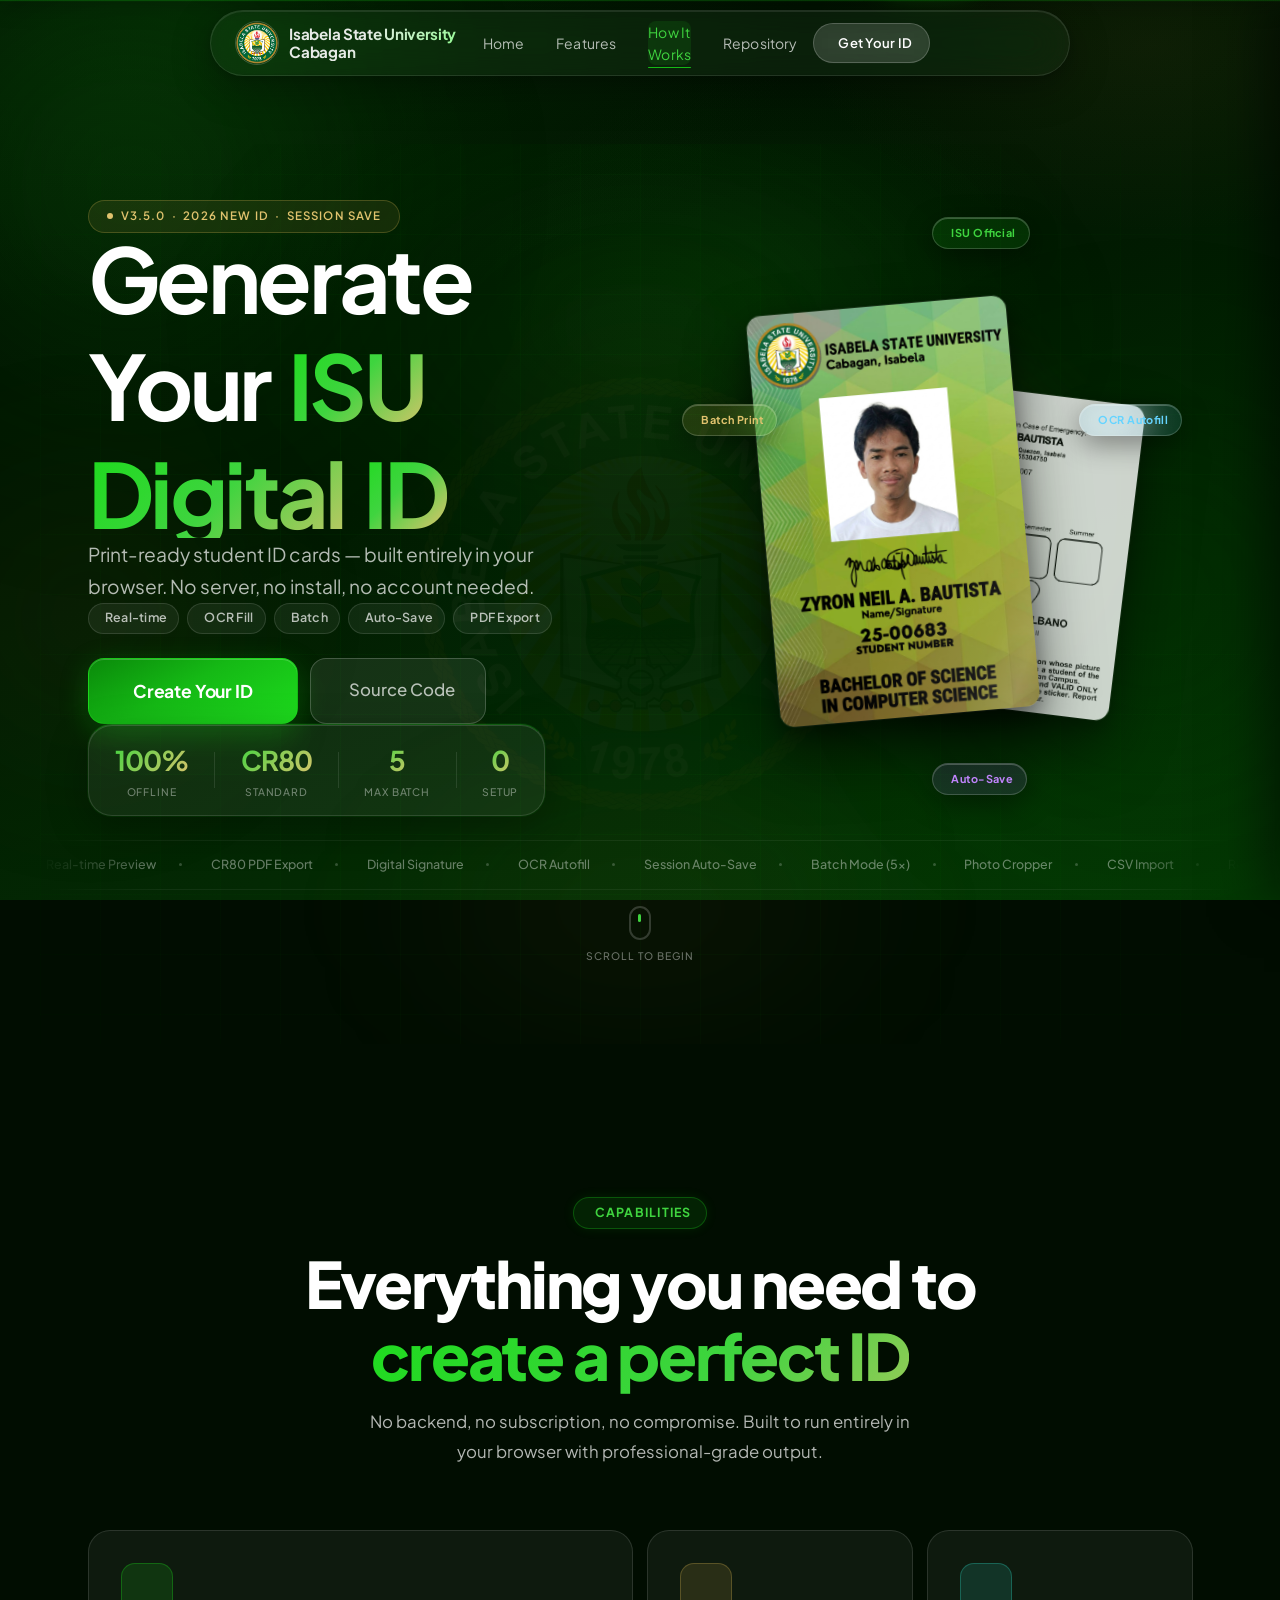
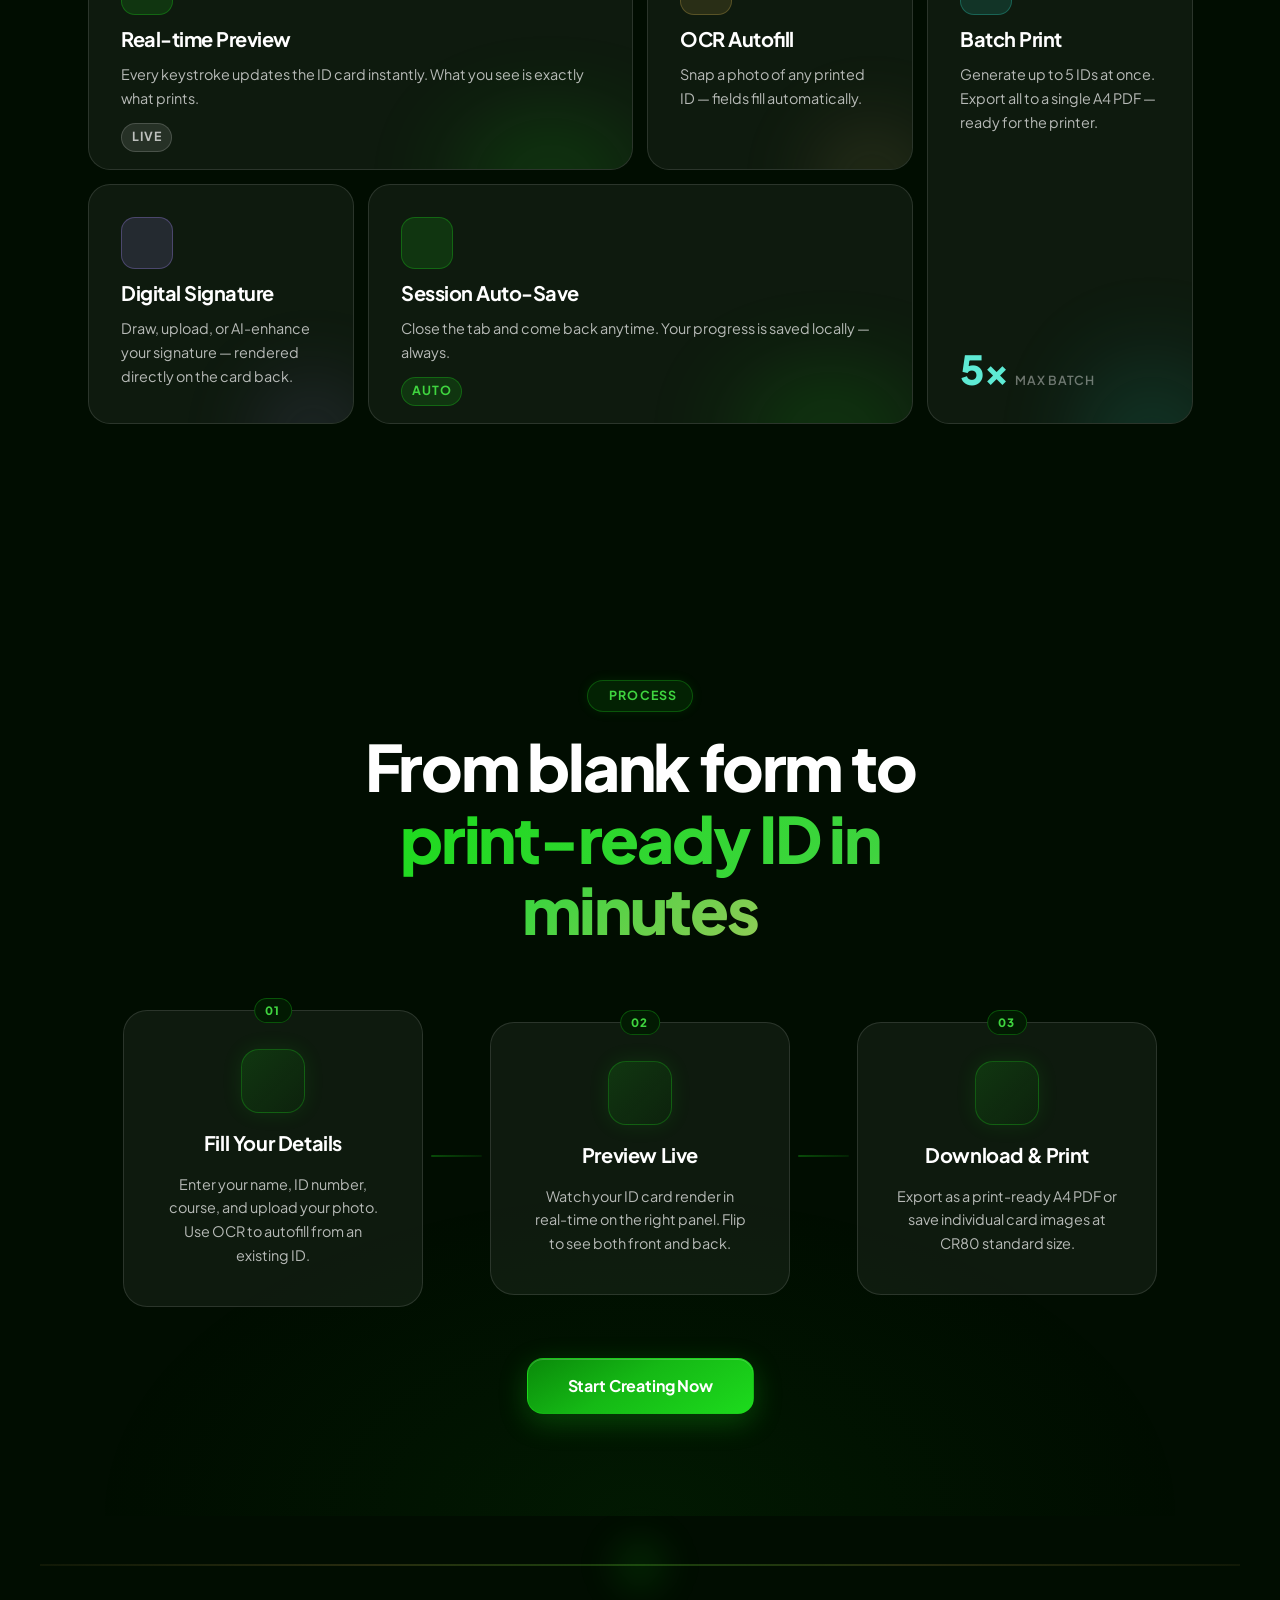
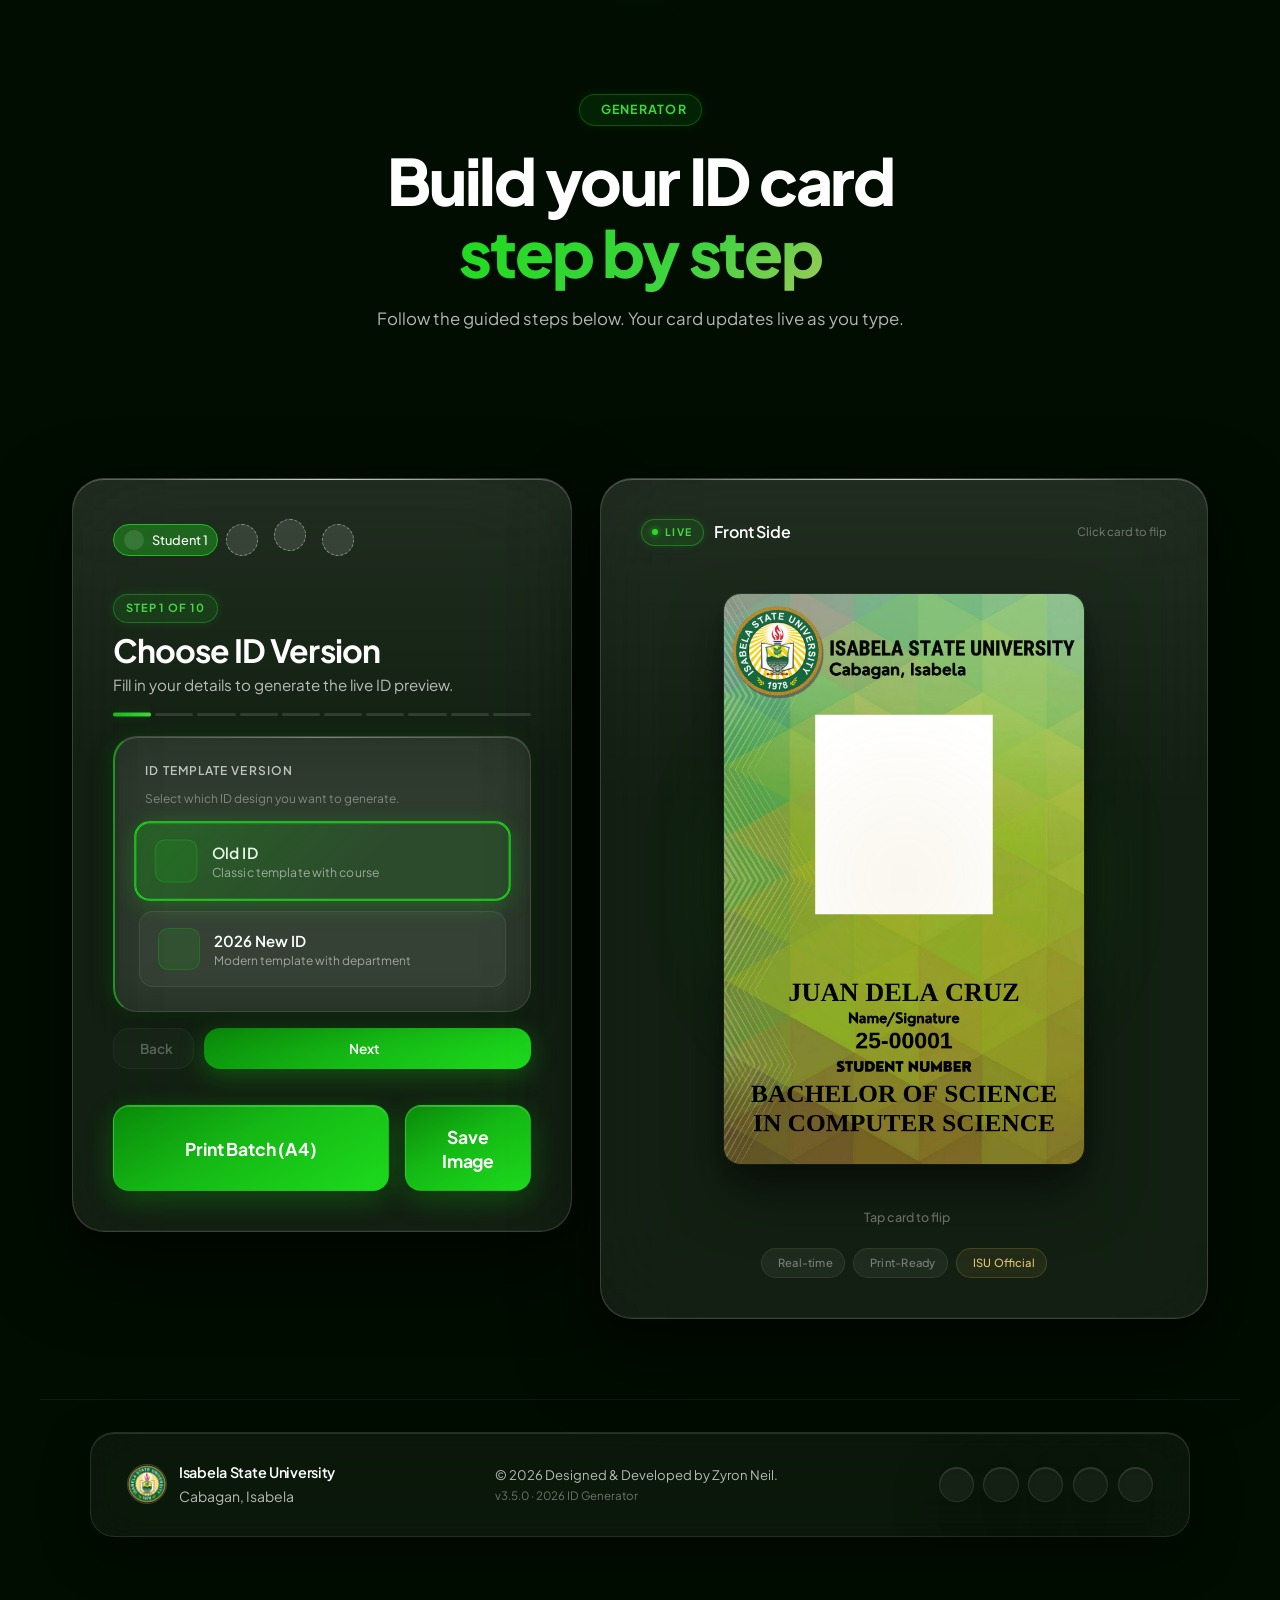
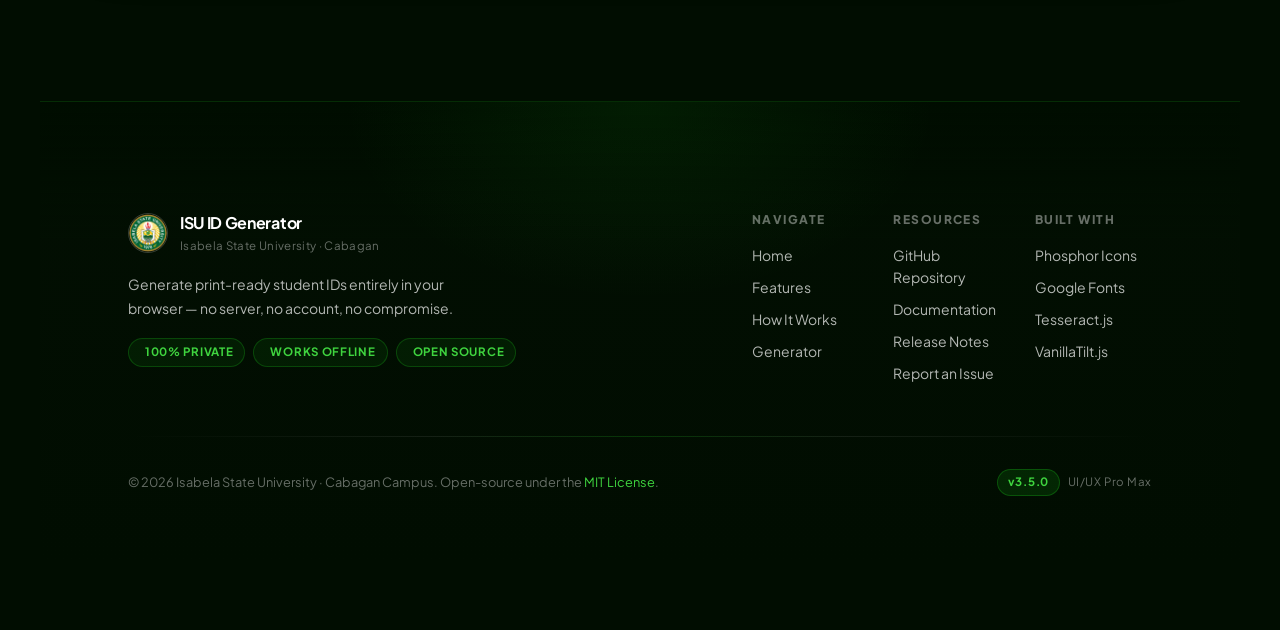
==== commit dc33ada8: "feat: v3.6.0 — footer, mobile nav drawer, scrollspy, bento fix, hero mobile, reduced-motion a11y" ====
--- a/index.html
+++ b/index.html
@@ -75,9 +75,51 @@
                     <i class="ph ph-identification-card"></i>
                     <span>Get Your ID</span>
                 </a>
+                <!-- Hamburger (mobile only) -->
+                <button class="nav-hamburger" id="nav-hamburger" aria-label="Open navigation menu" aria-expanded="false" aria-controls="mobile-drawer">
+                    <span class="hamburger-bar"></span>
+                    <span class="hamburger-bar"></span>
+                    <span class="hamburger-bar"></span>
+                </button>
             </div>
         </div>
     </nav>
+
+    <!-- ═══════════════════════════════════════════════════════
+         MOBILE NAVIGATION DRAWER
+    ═══════════════════════════════════════════════════════ -->
+    <div class="mobile-drawer-overlay" id="mobile-drawer-overlay" aria-hidden="true"></div>
+    <div class="mobile-drawer" id="mobile-drawer" role="dialog" aria-modal="true" aria-label="Navigation menu">
+        <div class="mobile-drawer-header">
+            <div class="mobile-drawer-brand">
+                <img src="images/isu_logo.png" alt="ISU Logo" class="logo-img">
+                <span class="logo-text">ISU ID Generator</span>
+            </div>
+            <button class="btn-close" id="mobile-drawer-close" aria-label="Close navigation menu">
+                <i class="ph ph-x"></i>
+            </button>
+        </div>
+        <nav class="mobile-drawer-nav">
+            <a href="#home" class="mobile-nav-link" data-section="home">
+                <i class="ph-fill ph-house"></i> Home
+            </a>
+            <a href="#features" class="mobile-nav-link" data-section="features">
+                <i class="ph-fill ph-star-four"></i> Features
+            </a>
+            <a href="#how-it-works" class="mobile-nav-link" data-section="how-it-works">
+                <i class="ph-fill ph-path"></i> How It Works
+            </a>
+            <a href="https://github.com/ZyronNeil2007/Isabela-State-University_Cabagan" class="mobile-nav-link" target="_blank" rel="noopener noreferrer">
+                <i class="ph-fill ph-github-logo"></i> Repository
+            </a>
+        </nav>
+        <div class="mobile-drawer-cta">
+            <a href="#generator" class="btn-primary" style="width:100%;justify-content:center;">
+                <i class="ph ph-identification-card"></i> Get Your ID
+                <i class="ph ph-arrow-right"></i>
+            </a>
+        </div>
+    </div>
 
     <!-- ═══════════════════════════════════════════════════════
          HERO SECTION — Cinematic Full-Width
@@ -971,6 +1013,78 @@
         </div>
     </div>
 
+    <!-- ═══════════════════════════════════════════════════════
+         FOOTER
+    ═══════════════════════════════════════════════════════ -->
+    <footer class="site-footer" id="footer">
+        <div class="footer-glow" aria-hidden="true"></div>
+        <div class="footer-inner section-inner">
+
+            <!-- Top row: brand + links -->
+            <div class="footer-top">
+
+                <!-- Brand -->
+                <div class="footer-brand">
+                    <div class="footer-logo">
+                        <img src="images/isu_logo.png" alt="Isabela State University Logo" class="logo-img">
+                        <div class="footer-logo-text">
+                            <span class="footer-logo-name">ISU ID Generator</span>
+                            <span class="footer-logo-sub">Isabela State University · Cabagan</span>
+                        </div>
+                    </div>
+                    <p class="footer-tagline">Generate print-ready student IDs entirely in your browser — no server, no account, no compromise.</p>
+                    <div class="footer-badges">
+                        <span class="footer-badge"><i class="ph-fill ph-lock"></i> 100% Private</span>
+                        <span class="footer-badge"><i class="ph-fill ph-wifi-slash"></i> Works Offline</span>
+                        <span class="footer-badge"><i class="ph-fill ph-open-source-logo"></i> Open Source</span>
+                    </div>
+                </div>
+
+                <!-- Nav columns -->
+                <div class="footer-links-grid">
+                    <div class="footer-links-col">
+                        <h4 class="footer-links-heading">Navigate</h4>
+                        <a href="#home" class="footer-link" onclick="document.getElementById('home').scrollIntoView({behavior:'smooth'})">Home</a>
+                        <a href="#features" class="footer-link" onclick="document.getElementById('features').scrollIntoView({behavior:'smooth'})">Features</a>
+                        <a href="#how-it-works" class="footer-link" onclick="document.getElementById('how-it-works').scrollIntoView({behavior:'smooth'})">How It Works</a>
+                        <a href="#generator" class="footer-link" onclick="document.getElementById('generator').scrollIntoView({behavior:'smooth'})">Generator</a>
+                    </div>
+                    <div class="footer-links-col">
+                        <h4 class="footer-links-heading">Resources</h4>
+                        <a href="https://github.com/ZyronNeil2007/Isabela-State-University_Cabagan" class="footer-link" target="_blank" rel="noopener noreferrer">GitHub Repository</a>
+                        <a href="https://github.com/ZyronNeil2007/Isabela-State-University_Cabagan/wiki" class="footer-link" target="_blank" rel="noopener noreferrer">Documentation</a>
+                        <a href="https://github.com/ZyronNeil2007/Isabela-State-University_Cabagan/releases" class="footer-link" target="_blank" rel="noopener noreferrer">Release Notes</a>
+                        <a href="https://github.com/ZyronNeil2007/Isabela-State-University_Cabagan/issues" class="footer-link" target="_blank" rel="noopener noreferrer">Report an Issue</a>
+                    </div>
+                    <div class="footer-links-col">
+                        <h4 class="footer-links-heading">Built With</h4>
+                        <a href="https://phosphoricons.com" class="footer-link" target="_blank" rel="noopener noreferrer">Phosphor Icons</a>
+                        <a href="https://fonts.google.com" class="footer-link" target="_blank" rel="noopener noreferrer">Google Fonts</a>
+                        <a href="https://tesseract.projectnaptha.com" class="footer-link" target="_blank" rel="noopener noreferrer">Tesseract.js</a>
+                        <a href="https://github.com/parall.ax/parallax" class="footer-link" target="_blank" rel="noopener noreferrer">VanillaTilt.js</a>
+                    </div>
+                </div>
+
+            </div><!-- /footer-top -->
+
+            <!-- Divider -->
+            <div class="footer-rule" aria-hidden="true"></div>
+
+            <!-- Bottom row: copyright + version -->
+            <div class="footer-bottom">
+                <p class="footer-copy">
+                    &copy; <span id="footer-year">2026</span> Isabela State University · Cabagan Campus.
+                    Open-source under the <a href="https://github.com/ZyronNeil2007/Isabela-State-University_Cabagan/blob/main/LICENSE" class="footer-copy-link" target="_blank" rel="noopener noreferrer">MIT License</a>.
+                </p>
+                <div class="footer-version">
+                    <span class="footer-version-badge">v3.5.0</span>
+                    <span class="footer-version-label">UI/UX Pro Max</span>
+                </div>
+            </div>
+
+        </div>
+    </footer>
+
     <!-- jsPDF for PDF batch export -->
     <script src="https://cdnjs.cloudflare.com/ajax/libs/jspdf/2.5.1/jspdf.umd.min.js"></script>
     <!-- Tesseract.js is lazy-loaded by app.js when the OCR modal is first opened -->
@@ -997,6 +1111,76 @@
         }, { threshold: 0.12, rootMargin: '0px 0px -40px 0px' });
 
         document.querySelectorAll('.sr').forEach(el => srObserver.observe(el));
+
+        // ── Mobile Drawer ──
+        const hamburger = document.getElementById('nav-hamburger');
+        const drawer    = document.getElementById('mobile-drawer');
+        const overlay   = document.getElementById('mobile-drawer-overlay');
+        const drawerClose = document.getElementById('mobile-drawer-close');
+
+        function openDrawer() {
+            drawer.classList.add('is-open');
+            overlay.classList.add('is-open');
+            hamburger.setAttribute('aria-expanded', 'true');
+            document.body.style.overflow = 'hidden';
+        }
+        function closeDrawer() {
+            drawer.classList.remove('is-open');
+            overlay.classList.remove('is-open');
+            hamburger.setAttribute('aria-expanded', 'false');
+            document.body.style.overflow = '';
+        }
+
+        if (hamburger) hamburger.addEventListener('click', openDrawer);
+        if (drawerClose) drawerClose.addEventListener('click', closeDrawer);
+        if (overlay) overlay.addEventListener('click', closeDrawer);
+
+        // Close drawer on mobile nav link click
+        document.querySelectorAll('.mobile-nav-link').forEach(link => {
+            link.addEventListener('click', (e) => {
+                const section = link.dataset.section;
+                if (section) {
+                    e.preventDefault();
+                    closeDrawer();
+                    setTimeout(() => {
+                        document.getElementById(section)?.scrollIntoView({ behavior: 'smooth' });
+                    }, 300);
+                } else {
+                    closeDrawer();
+                }
+            });
+        });
+
+        // Close drawer on mobile CTA click
+        const mobileDrawerCta = drawer ? drawer.querySelector('.btn-primary') : null;
+        if (mobileDrawerCta) mobileDrawerCta.addEventListener('click', () => {
+            closeDrawer();
+            setTimeout(() => document.getElementById('generator')?.scrollIntoView({ behavior: 'smooth' }), 300);
+        });
+
+        // ── Active Nav Scrollspy ──
+        const navLinks = document.querySelectorAll('.nav-link[href^="#"], .desktop-menu .nav-link');
+        const sections = ['home', 'features', 'how-it-works', 'generator'];
+
+        const spyObserver = new IntersectionObserver((entries) => {
+            entries.forEach(entry => {
+                if (entry.isIntersecting) {
+                    const id = entry.target.id;
+                    navLinks.forEach(link => {
+                        link.classList.toggle('nav-link--active', link.getAttribute('href') === `#${id}`);
+                    });
+                }
+            });
+        }, { threshold: 0.35, rootMargin: '-60px 0px -30% 0px' });
+
+        sections.forEach(id => {
+            const el = document.getElementById(id);
+            if (el) spyObserver.observe(el);
+        });
+
+        // ── Dynamic Copyright Year ──
+        const yearEl = document.getElementById('footer-year');
+        if (yearEl) yearEl.textContent = new Date().getFullYear();
     </script>
 
     <script src="app.js"></script>
--- a/style.css
+++ b/style.css
@@ -4799,4 +4799,538 @@
 
 /* Scroll progress bar JS hook — added via inline style */
 
+
+/* ═══════════════════════════════════════════════════════════════════════════
+   26. v3.6.0 POLISH — Footer, Mobile Nav, Scrollspy, Bento Fix, Accessibility
+═══════════════════════════════════════════════════════════════════════════ */
+
+/* ── Active Nav Link ── */
+.nav-link--active {
+    color: var(--green-400) !important;
+    background: rgba(29, 219, 29, 0.10);
+    border-radius: var(--radius-sm);
+}
+
+.nav-link--active::after {
+    width: 100% !important;
+    opacity: 1 !important;
+}
+
+/* ──────────────────────────────────────────────────────────────────────────
+   MOBILE HAMBURGER BUTTON
+────────────────────────────────────────────────────────────────────────── */
+.nav-hamburger {
+    display: none; /* hidden on desktop */
+    flex-direction: column;
+    justify-content: center;
+    align-items: center;
+    gap: 5px;
+    width: 44px;
+    height: 44px;
+    border-radius: var(--radius-md);
+    background: rgba(255, 255, 255, 0.06);
+    border: 1px solid rgba(255, 255, 255, 0.12);
+    cursor: pointer;
+    transition: background var(--dur-base) ease, border-color var(--dur-base) ease;
+    flex-shrink: 0;
+}
+
+.nav-hamburger:hover {
+    background: rgba(29, 219, 29, 0.12);
+    border-color: rgba(29, 219, 29, 0.30);
+}
+
+.hamburger-bar {
+    display: block;
+    width: 20px;
+    height: 2px;
+    background: var(--text-primary);
+    border-radius: 2px;
+    transition: transform 0.25s ease, opacity 0.25s ease;
+}
+
+/* Animated state when open */
+.nav-hamburger[aria-expanded="true"] .hamburger-bar:nth-child(1) {
+    transform: translateY(7px) rotate(45deg);
+}
+.nav-hamburger[aria-expanded="true"] .hamburger-bar:nth-child(2) {
+    opacity: 0;
+    transform: scaleX(0);
+}
+.nav-hamburger[aria-expanded="true"] .hamburger-bar:nth-child(3) {
+    transform: translateY(-7px) rotate(-45deg);
+}
+
+/* ──────────────────────────────────────────────────────────────────────────
+   MOBILE DRAWER
+────────────────────────────────────────────────────────────────────────── */
+.mobile-drawer-overlay {
+    position: fixed;
+    inset: 0;
+    z-index: 1098;
+    background: rgba(0, 0, 0, 0.65);
+    backdrop-filter: blur(8px);
+    opacity: 0;
+    visibility: hidden;
+    transition: opacity 0.30s ease, visibility 0.30s ease;
+}
+
+.mobile-drawer-overlay.is-open {
+    opacity: 1;
+    visibility: visible;
+}
+
+.mobile-drawer {
+    position: fixed;
+    top: 0;
+    right: 0;
+    height: 100dvh;
+    width: min(320px, 85vw);
+    z-index: 1099;
+    background: var(--forest-950, #020f02);
+    border-left: 1px solid var(--glass-t2-border);
+    display: flex;
+    flex-direction: column;
+    padding: 0;
+    transform: translateX(100%);
+    transition: transform 0.35s cubic-bezier(0.32, 0.72, 0, 1);
+    box-shadow: -16px 0 48px rgba(0, 0, 0, 0.50);
+}
+
+.mobile-drawer.is-open {
+    transform: translateX(0);
+}
+
+.mobile-drawer-header {
+    display: flex;
+    align-items: center;
+    justify-content: space-between;
+    padding: 1.2rem 1.25rem;
+    border-bottom: 1px solid var(--glass-t2-border);
+    flex-shrink: 0;
+}
+
+.mobile-drawer-brand {
+    display: flex;
+    align-items: center;
+    gap: 0.6rem;
+}
+
+.mobile-drawer-nav {
+    display: flex;
+    flex-direction: column;
+    padding: 1rem 0.75rem;
+    gap: 0.25rem;
+    flex: 1;
+    overflow-y: auto;
+}
+
+.mobile-nav-link {
+    display: flex;
+    align-items: center;
+    gap: 0.75rem;
+    padding: 0.85rem 1rem;
+    border-radius: var(--radius-md);
+    color: var(--text-secondary);
+    font-size: 1rem;
+    font-weight: 600;
+    text-decoration: none;
+    transition: background 0.2s ease, color 0.2s ease;
+}
+
+.mobile-nav-link i {
+    font-size: 1.2rem;
+    color: var(--green-400);
+    width: 1.4rem;
+    flex-shrink: 0;
+}
+
+.mobile-nav-link:hover {
+    background: rgba(29, 219, 29, 0.10);
+    color: var(--text-primary);
+}
+
+.mobile-drawer-cta {
+    padding: 1.25rem;
+    border-top: 1px solid var(--glass-t2-border);
+    flex-shrink: 0;
+}
+
+/* Show hamburger on mobile, hide desktop menu */
+@media (max-width: 860px) {
+    .nav-hamburger { display: flex; }
+    .desktop-menu  { display: none; }
+    /* Also hide desktop "Get Your ID" text on very small screens */
+    #nav-cta-btn span { display: none; }
+}
+
+/* ──────────────────────────────────────────────────────────────────────────
+   BENTO GRID — Layout Fix (4-col → mosaic)
+────────────────────────────────────────────────────────────────────────── */
+/* Re-declare 4-col desktop layout properly */
+@media (min-width: 1025px) {
+    .bento-grid {
+        grid-template-columns: repeat(4, 1fr);
+        grid-auto-rows: 240px;
+    }
+    .bento-card--wide { grid-column: span 2; grid-row: span 1; }
+    .bento-card--tall { grid-column: span 1; grid-row: span 2; }
+}
+
+/* Mid breakpoint 861–1024: clean 2-col, no row spanning */
+@media (min-width: 861px) and (max-width: 1024px) {
+    .bento-grid {
+        grid-template-columns: repeat(2, 1fr);
+        grid-auto-rows: 220px;
+    }
+    .bento-card--wide { grid-column: span 2; grid-row: span 1; }
+    .bento-card--tall { grid-column: span 1; grid-row: span 1; }
+}
+
+/* Mobile: single col, auto height */
+@media (max-width: 860px) {
+    .bento-grid {
+        grid-template-columns: 1fr;
+        grid-auto-rows: auto;
+    }
+    .bento-card,
+    .bento-card--wide,
+    .bento-card--tall {
+        grid-column: 1 !important;
+        grid-row: auto !important;
+    }
+    .bento-card-inner { min-height: 160px; }
+}
+
+/* ──────────────────────────────────────────────────────────────────────────
+   HERO — Mobile Right-Column Fix
+────────────────────────────────────────────────────────────────────────── */
+@media (max-width: 959px) {
+    .hero-content {
+        display: flex;
+        flex-direction: column;
+        align-items: center;
+        gap: 3rem;
+        padding: clamp(5rem, 10vw, 8rem) clamp(1rem, 4vw, 2rem) 4rem;
+    }
+
+    .hero-left-col {
+        align-items: center;
+        text-align: center;
+        width: 100%;
+    }
+
+    .hero-right-col {
+        width: 100%;
+        display: flex;
+        justify-content: center;
+        animation: heroFadeUp 0.8s 0.7s var(--ease-out) both;
+    }
+
+    .hero-right-col .hero-stage {
+        width: clamp(260px, 80vw, 380px);
+        height: clamp(280px, 85vw, 420px);
+    }
+
+    /* Badges: keep them but smaller */
+    .hero-floating-badge {
+        font-size: 0.72rem;
+        padding: 0.3rem 0.65rem;
+    }
+}
+
+/* ──────────────────────────────────────────────────────────────────────────
+   SECTION SEPARATOR — Premium Wavy Divider
+────────────────────────────────────────────────────────────────────────── */
+.section-wave-sep {
+    width: 100%;
+    overflow: hidden;
+    line-height: 0;
+    margin-bottom: -2px;
+    position: relative;
+    z-index: 1;
+}
+
+.section-wave-sep svg {
+    display: block;
+    width: 100%;
+    height: clamp(40px, 5vw, 80px);
+}
+
+/* Upgrade existing section-divider for more impact */
+.section-divider {
+    height: 2px;
+    background: radial-gradient(ellipse 70% 100% at 50% 50%,
+        rgba(29, 219, 29, 0.40) 0%,
+        rgba(201, 168, 76, 0.20) 40%,
+        transparent 100%);
+    margin: 0;
+    position: relative;
+}
+
+.section-divider::before {
+    content: '';
+    position: absolute;
+    top: 50%;
+    left: 50%;
+    transform: translate(-50%, -50%);
+    width: 80px;
+    height: 80px;
+    background: radial-gradient(circle, rgba(29, 219, 29, 0.15), transparent 70%);
+    border-radius: 50%;
+    filter: blur(16px);
+}
+
+/* ──────────────────────────────────────────────────────────────────────────
+   SITE FOOTER
+────────────────────────────────────────────────────────────────────────── */
+.site-footer {
+    position: relative;
+    background: linear-gradient(180deg, transparent 0%, rgba(2, 15, 2, 0.95) 30%, #010d01 100%);
+    border-top: 1px solid rgba(29, 219, 29, 0.15);
+    margin-top: clamp(3rem, 6vw, 6rem);
+    overflow: hidden;
+}
+
+.footer-glow {
+    position: absolute;
+    top: 0;
+    left: 50%;
+    transform: translateX(-50%);
+    width: min(600px, 80vw);
+    height: 200px;
+    background: radial-gradient(ellipse at 50% 0%,
+        rgba(29, 219, 29, 0.08) 0%,
+        transparent 70%);
+    pointer-events: none;
+}
+
+.footer-inner {
+    padding-top: clamp(3rem, 6vw, 5rem);
+    padding-bottom: 2rem;
+}
+
+/* Top section: brand + links grid */
+.footer-top {
+    display: grid;
+    grid-template-columns: 1.4fr 1fr;
+    gap: clamp(2rem, 5vw, 5rem);
+    align-items: flex-start;
+    margin-bottom: clamp(2rem, 4vw, 3.5rem);
+}
+
+/* Brand column */
+.footer-brand { display: flex; flex-direction: column; gap: 1.1rem; }
+
+.footer-logo {
+    display: flex;
+    align-items: center;
+    gap: 0.75rem;
+}
+
+.footer-logo-text { display: flex; flex-direction: column; }
+
+.footer-logo-name {
+    font-size: 1rem;
+    font-weight: 700;
+    color: var(--text-primary);
+    letter-spacing: -0.02em;
+}
+
+.footer-logo-sub {
+    font-size: 0.72rem;
+    color: var(--text-muted);
+    letter-spacing: 0.03em;
+}
+
+.footer-tagline {
+    font-size: 0.875rem;
+    color: var(--text-secondary);
+    line-height: 1.7;
+    max-width: 360px;
+}
+
+.footer-badges {
+    display: flex;
+    flex-wrap: wrap;
+    gap: 0.5rem;
+}
+
+.footer-badge {
+    display: inline-flex;
+    align-items: center;
+    gap: 0.3rem;
+    padding: 0.25rem 0.7rem;
+    border-radius: var(--radius-full);
+    background: rgba(29, 219, 29, 0.08);
+    border: 1px solid rgba(29, 219, 29, 0.22);
+    color: var(--green-400);
+    font-size: 0.72rem;
+    font-weight: 700;
+    letter-spacing: 0.06em;
+    text-transform: uppercase;
+}
+
+.footer-badge i { font-size: 0.8rem; }
+
+/* Links grid */
+.footer-links-grid {
+    display: grid;
+    grid-template-columns: repeat(3, 1fr);
+    gap: 1.5rem;
+}
+
+.footer-links-col {
+    display: flex;
+    flex-direction: column;
+    gap: 0.6rem;
+}
+
+.footer-links-heading {
+    font-size: 0.75rem;
+    font-weight: 800;
+    letter-spacing: 0.12em;
+    text-transform: uppercase;
+    color: var(--text-muted);
+    margin-bottom: 0.3rem;
+}
+
+.footer-link {
+    font-size: 0.875rem;
+    color: var(--text-secondary);
+    text-decoration: none;
+    transition: color 0.2s ease, padding-left 0.2s ease;
+    cursor: pointer;
+}
+
+.footer-link:hover {
+    color: var(--green-400);
+    padding-left: 4px;
+}
+
+/* Divider */
+.footer-rule {
+    height: 1px;
+    background: linear-gradient(90deg, transparent, rgba(255,255,255,0.08) 30%, rgba(29, 219, 29, 0.20) 50%, rgba(255,255,255,0.08) 70%, transparent);
+    margin-bottom: clamp(1rem, 3vw, 2rem);
+}
+
+/* Bottom bar */
+.footer-bottom {
+    display: flex;
+    align-items: center;
+    justify-content: space-between;
+    flex-wrap: wrap;
+    gap: 0.75rem;
+}
+
+.footer-copy {
+    font-size: 0.80rem;
+    color: var(--text-muted);
+    line-height: 1.6;
+}
+
+.footer-copy-link {
+    color: var(--green-400);
+    text-decoration: none;
+    transition: color 0.2s ease;
+}
+.footer-copy-link:hover { color: var(--green-300); }
+
+.footer-version {
+    display: flex;
+    align-items: center;
+    gap: 0.5rem;
+}
+
+.footer-version-badge {
+    font-size: 0.72rem;
+    font-weight: 700;
+    padding: 0.2rem 0.6rem;
+    border-radius: var(--radius-full);
+    background: rgba(29, 219, 29, 0.12);
+    border: 1px solid rgba(29, 219, 29, 0.25);
+    color: var(--green-400);
+    letter-spacing: 0.06em;
+}
+
+.footer-version-label {
+    font-size: 0.72rem;
+    color: var(--text-muted);
+    letter-spacing: 0.05em;
+}
+
+/* Footer responsive */
+@media (max-width: 860px) {
+    .footer-top {
+        grid-template-columns: 1fr;
+    }
+    .footer-links-grid {
+        grid-template-columns: repeat(2, 1fr);
+    }
+    .footer-tagline { max-width: 100%; }
+}
+
+@media (max-width: 480px) {
+    .footer-links-grid { grid-template-columns: 1fr; }
+    .footer-bottom { flex-direction: column; align-items: flex-start; }
+}
+
+/* ──────────────────────────────────────────────────────────────────────────
+   ACCESSIBILITY — prefers-reduced-motion (WCAG Priority 1)
+────────────────────────────────────────────────────────────────────────── */
+@media (prefers-reduced-motion: reduce) {
+
+    /* Kill all CSS animations */
+    *,
+    *::before,
+    *::after {
+        animation-duration: 0.001ms !important;
+        animation-iteration-count: 1 !important;
+        transition-duration: 0.001ms !important;
+        scroll-behavior: auto !important;
+    }
+
+    /* Reveal elements immediately (don't keep them invisible) */
+    .sr {
+        opacity: 1 !important;
+        transform: none !important;
+        filter: none !important;
+        transition: none !important;
+    }
+
+    /* Stop marquee ticker */
+    .hero-marquee-track { animation: none !important; }
+
+    /* Stop background orbs */
+    .orb { animation: none !important; }
+
+    /* Stop hero badge float */
+    .hero-floating-badge { animation: none !important; }
+
+    /* Stop mesh drift */
+    .hero-mesh { animation: none !important; }
+
+    /* Stop hero glow breathe */
+    .hero-glow-primary,
+    .hero-glow-gold { animation: none !important; }
+
+    /* Stop scroll progress shimmer */
+    #scroll-progress { animation: none !important; }
+
+    /* Stop section title shimmer */
+    .section-title--hl,
+    .hero-word--hl { animation: none !important; }
+
+    /* Keep transitions for truly interactive states (hover, focus) at 0ms */
+    .bento-card,
+    .hiw-step,
+    .nav-link,
+    .btn-primary,
+    .btn-ghost,
+    .footer-link {
+        transition: none !important;
+    }
+}
+
 
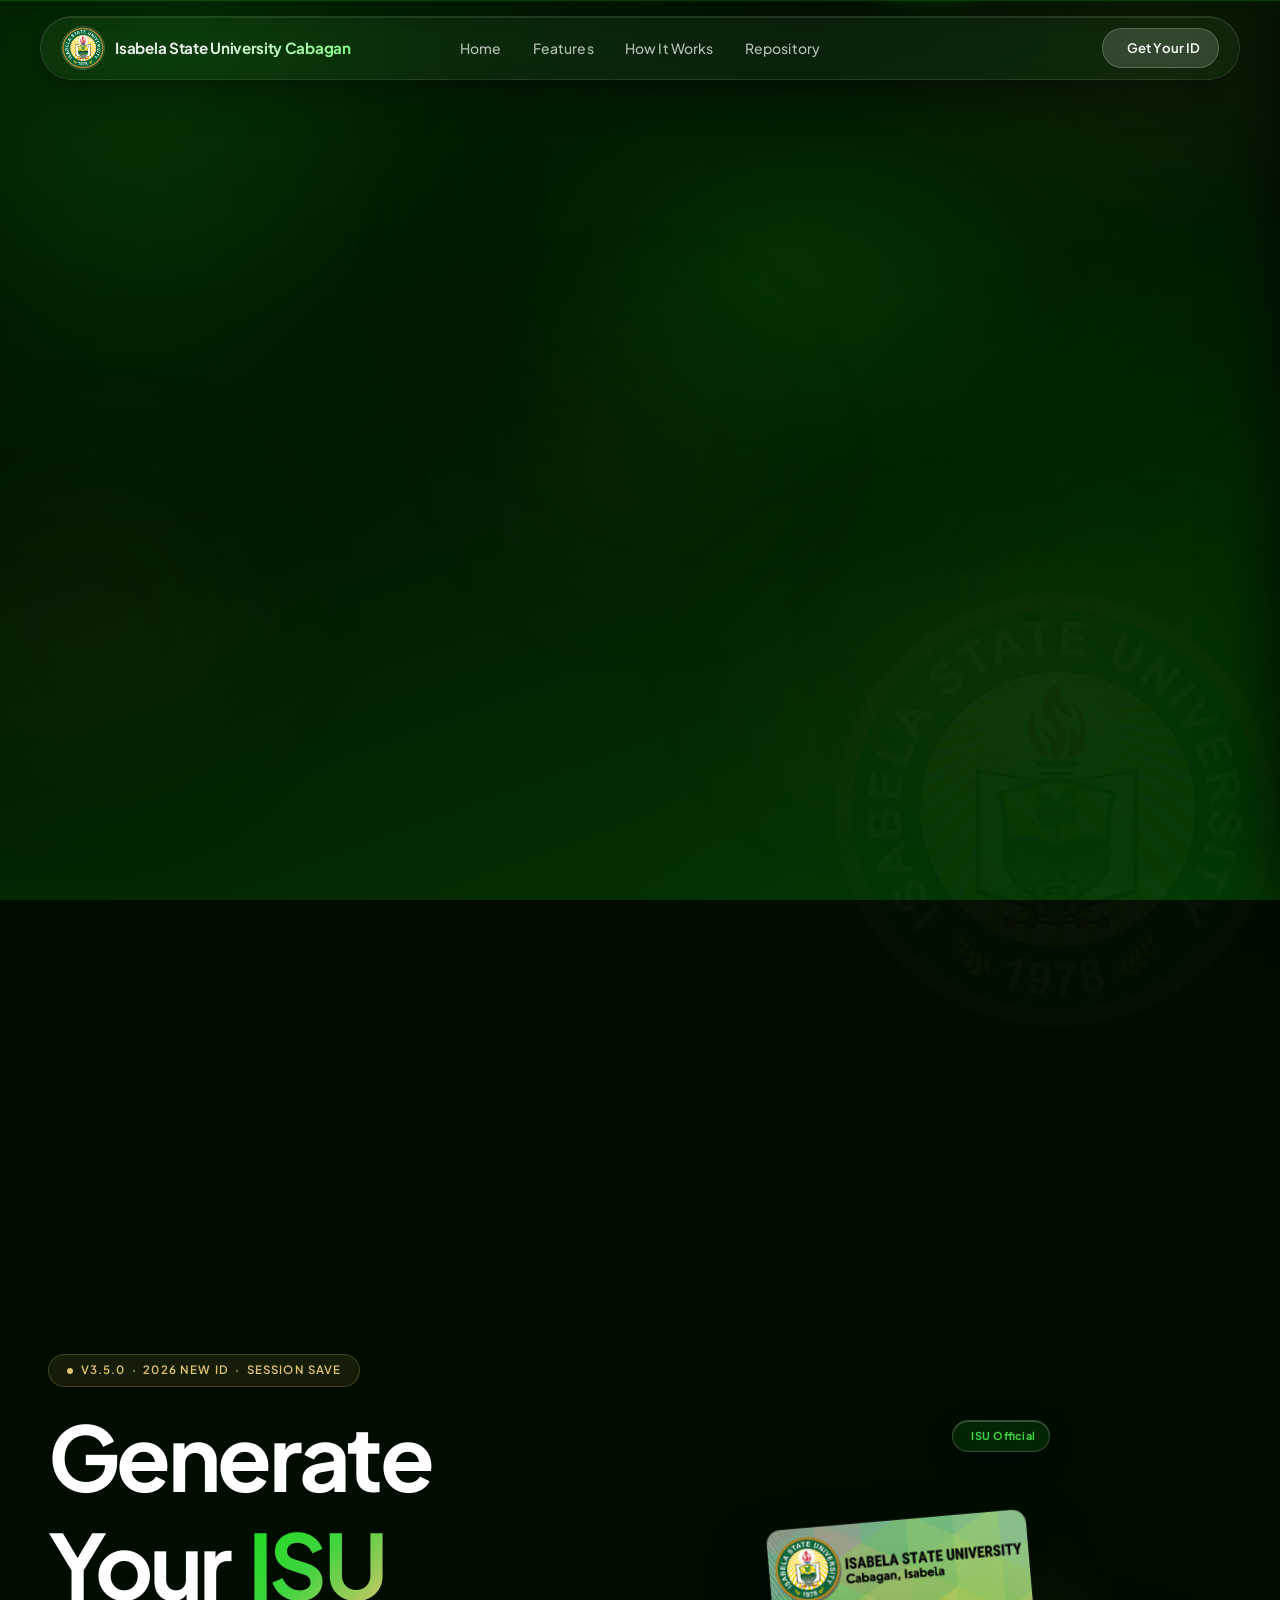
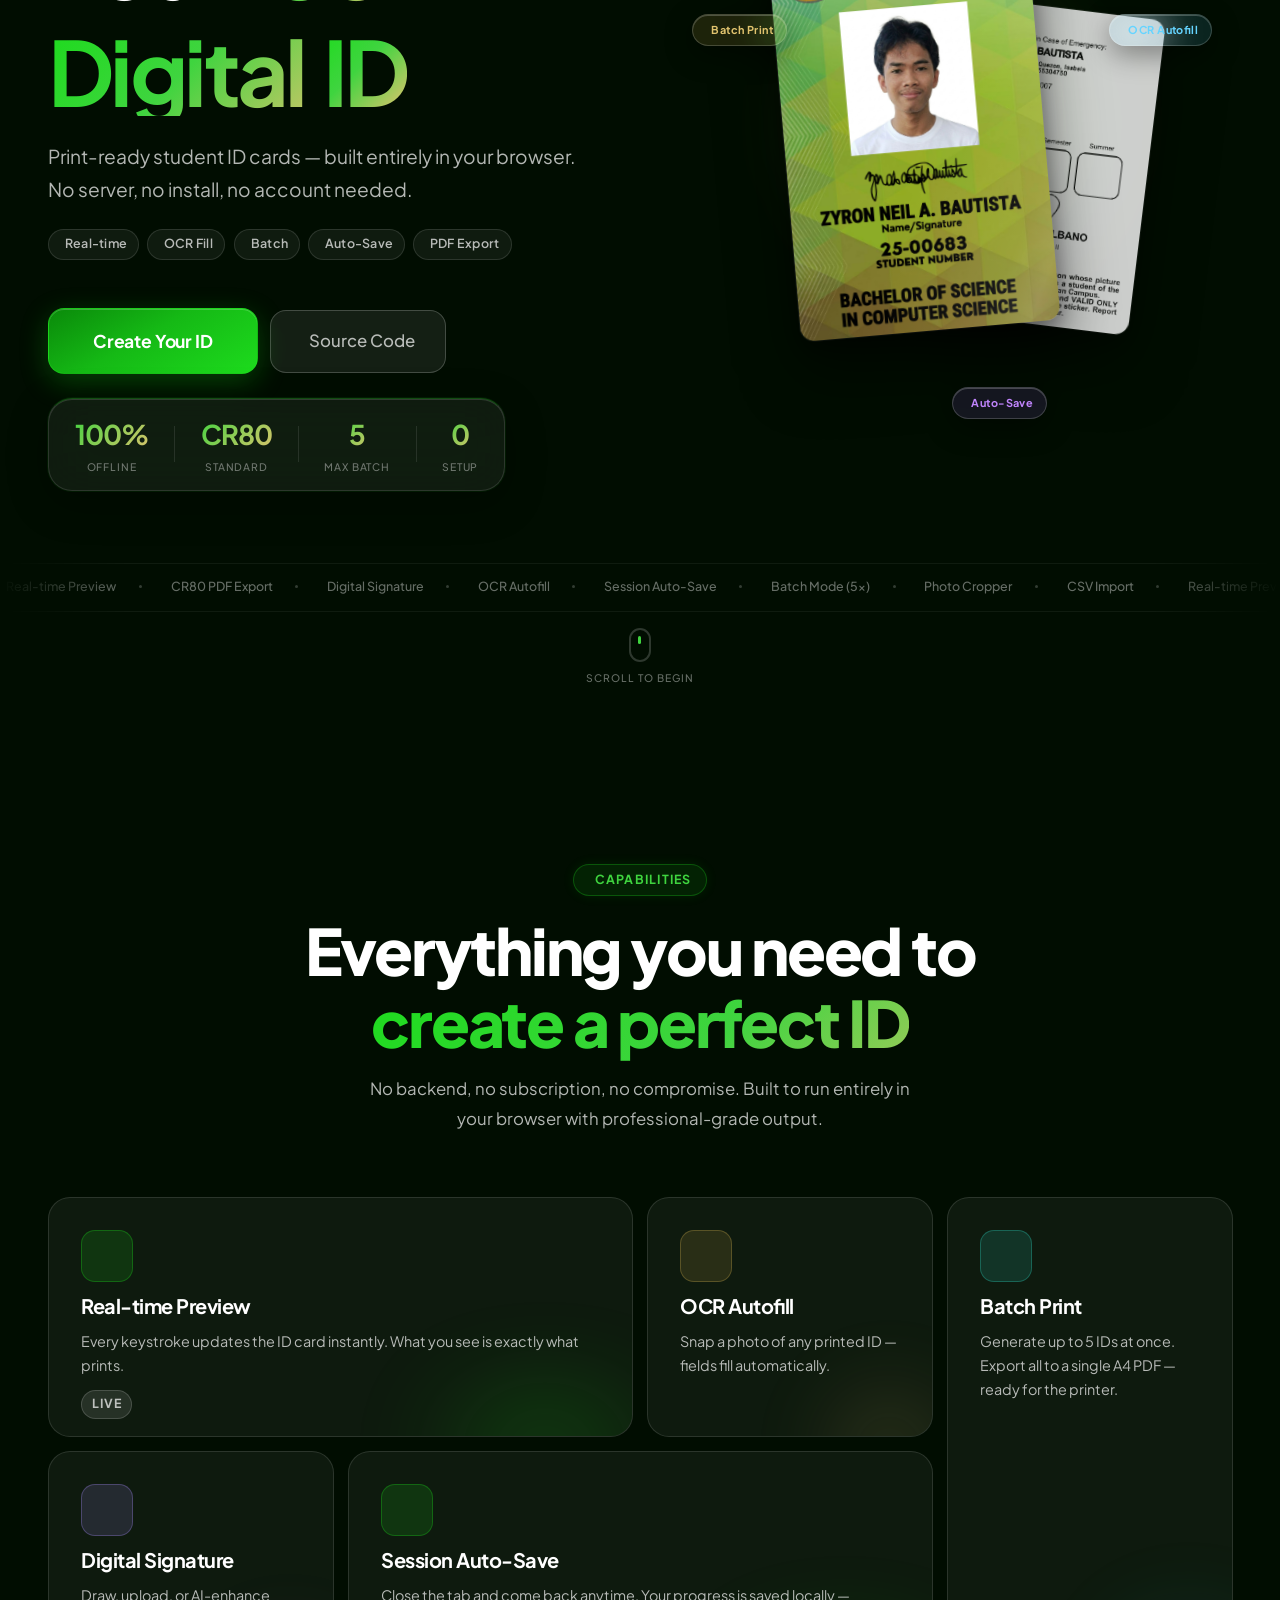
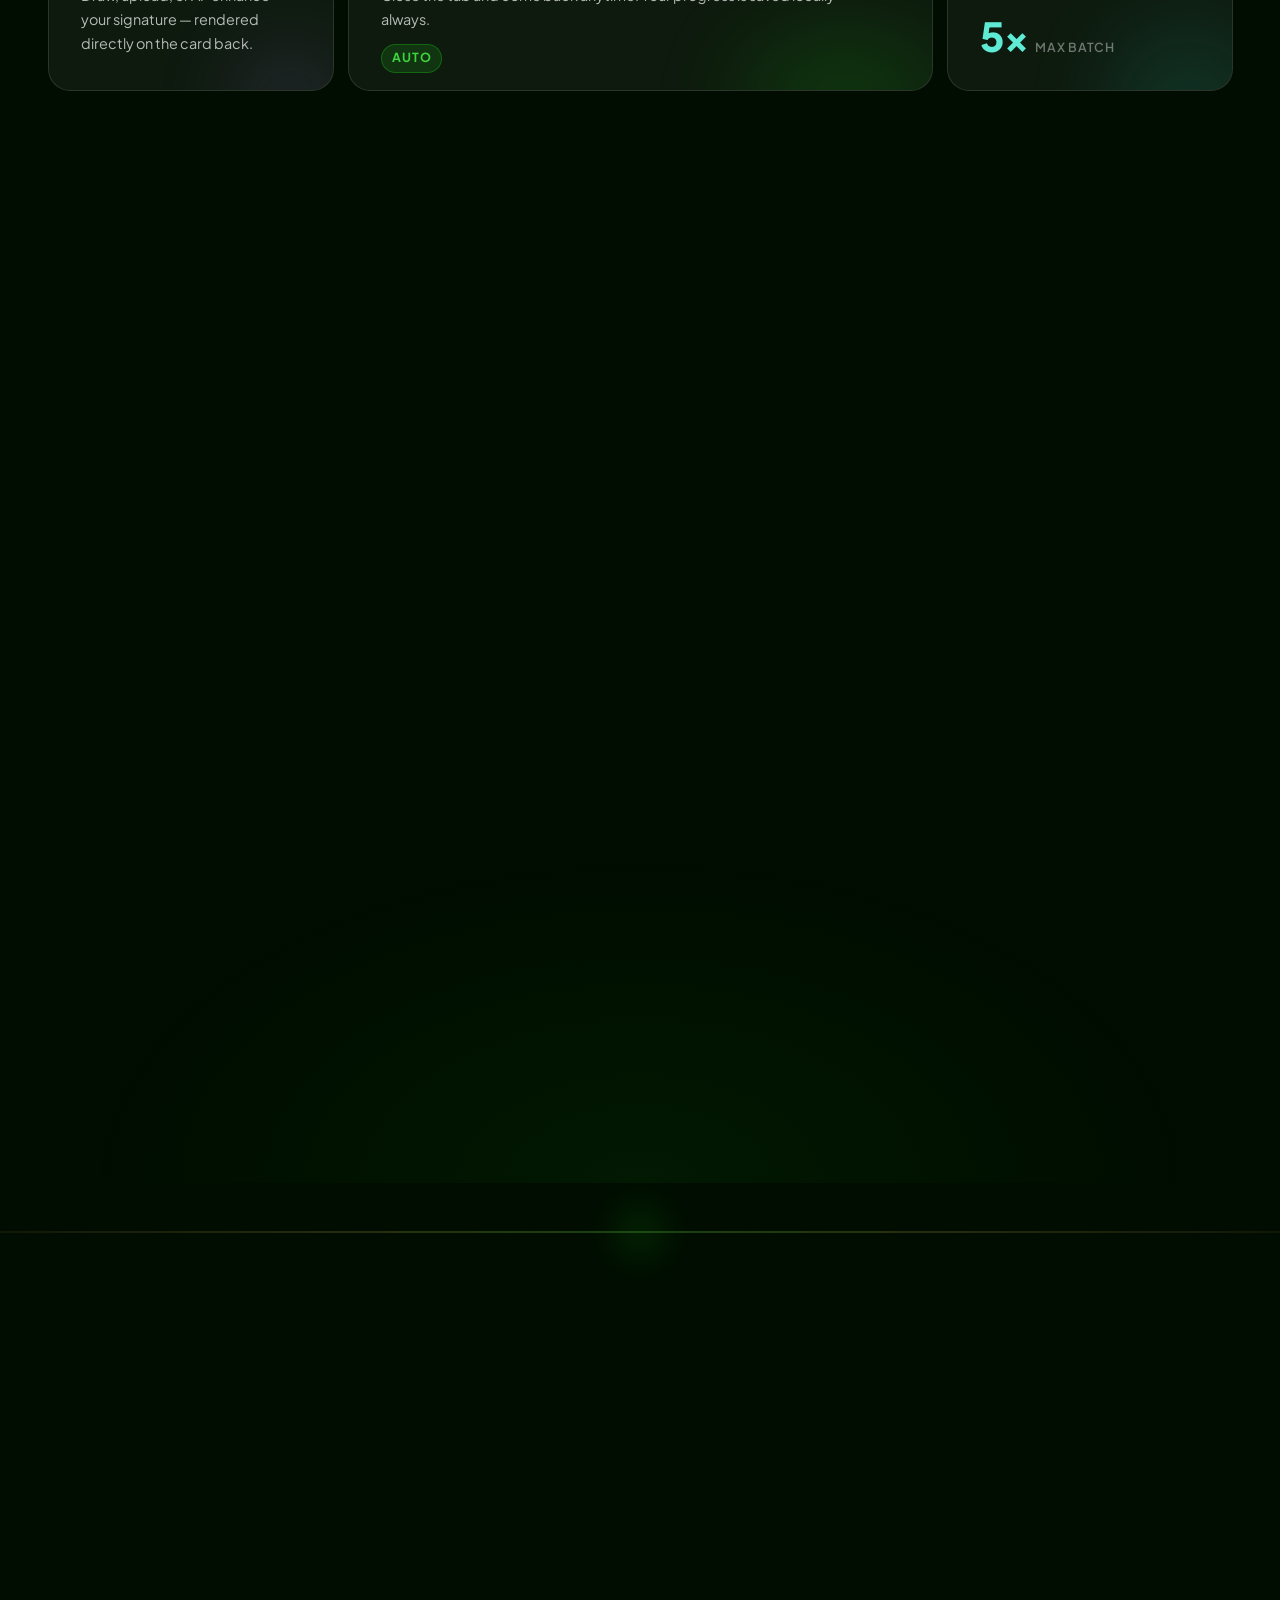
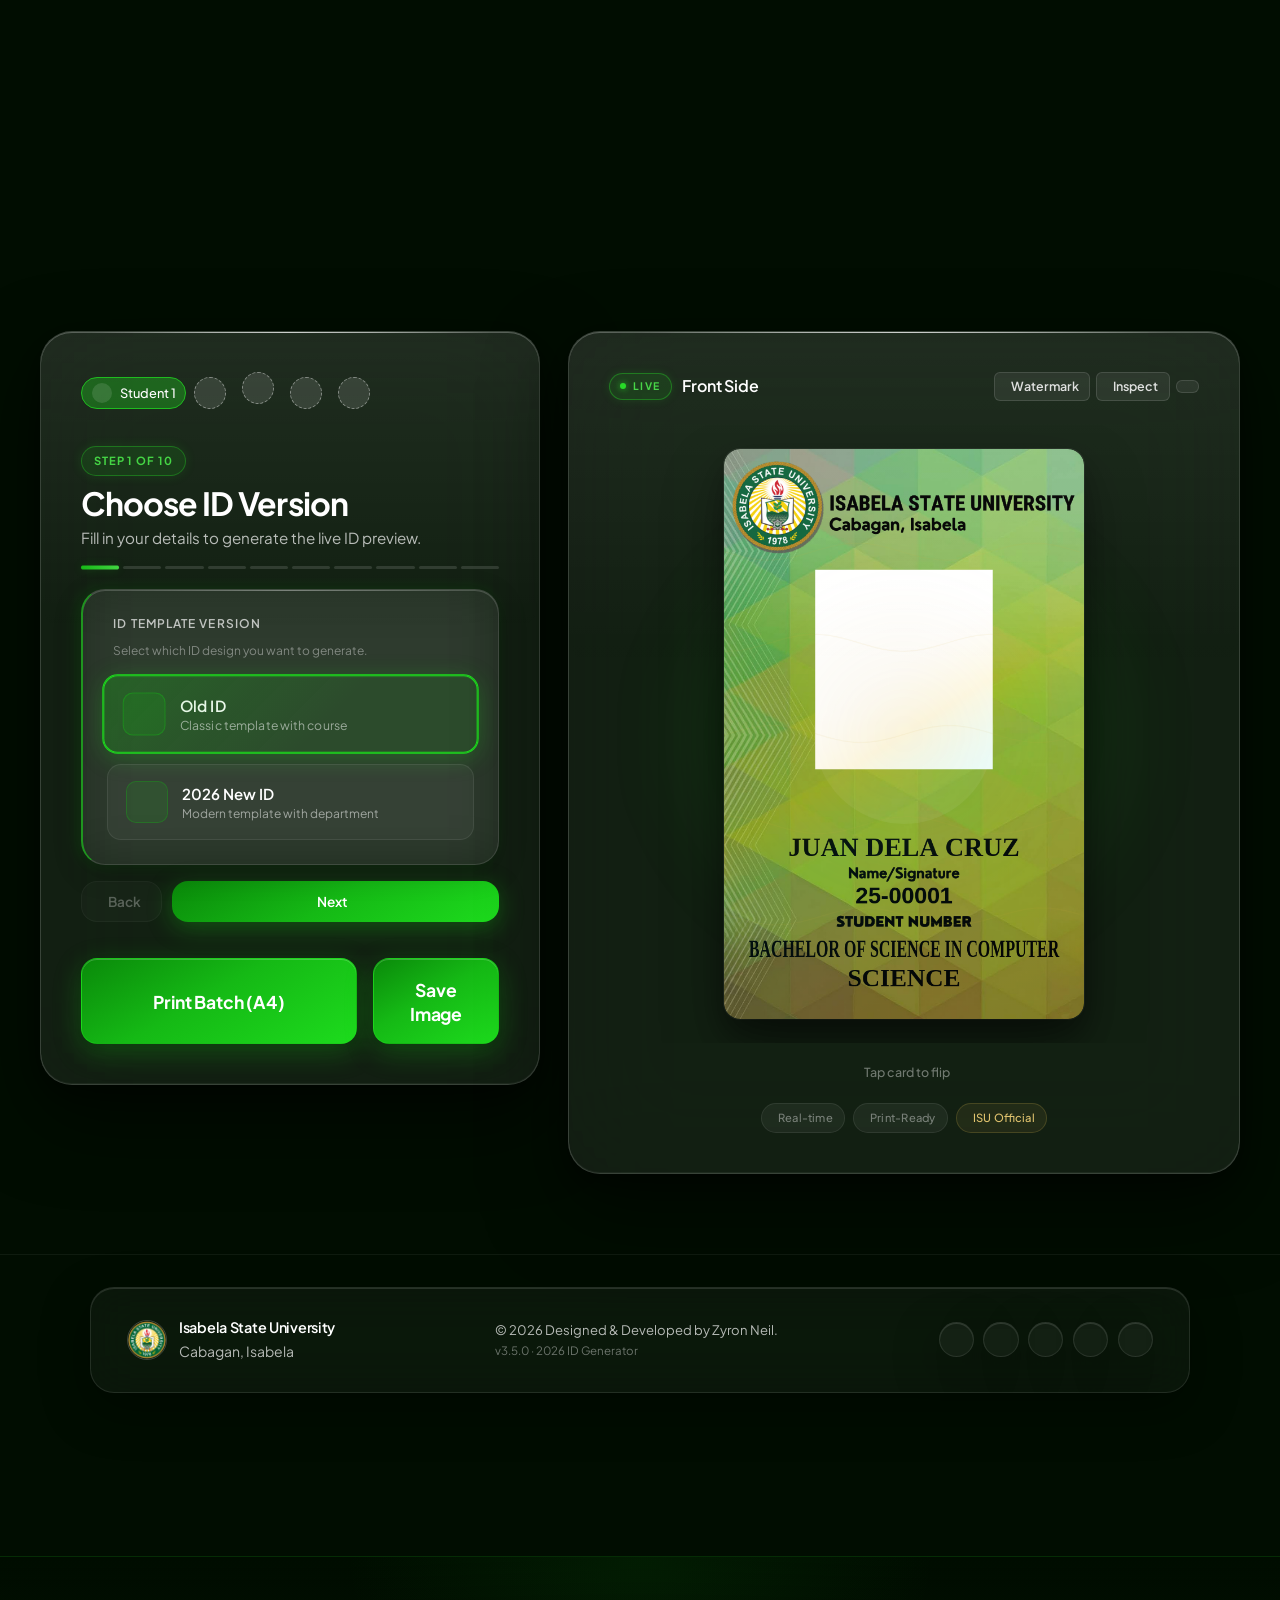
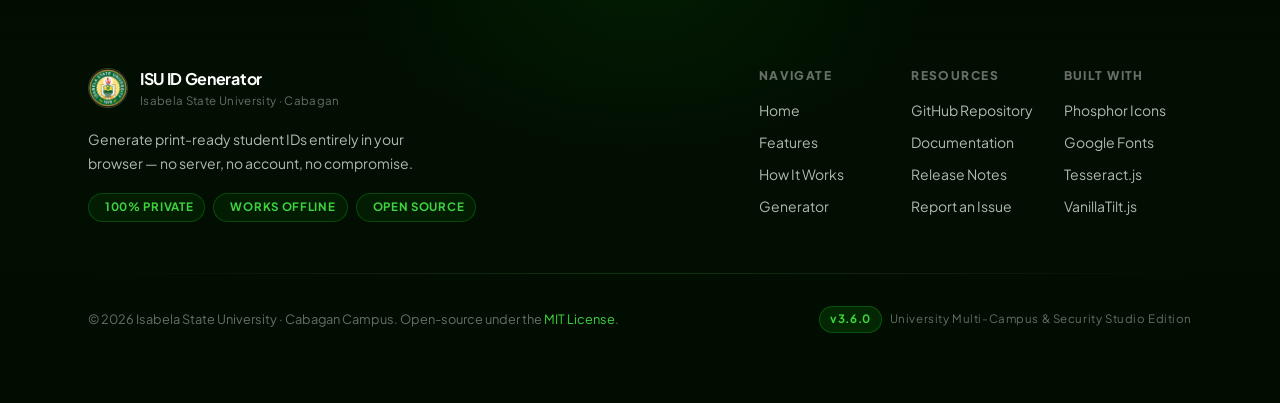
==== commit 6d6da96a: "feat(v3.6.0): university multi-campus studio, QR verification, security hologram & batch manager" ====
--- a/index.html
+++ b/index.html
@@ -25,12 +25,18 @@
         rel="stylesheet">
 
     <!-- Phosphor Icons (deferred — not in the critical paint path) -->
-    <script src="https://unpkg.com/@phosphor-icons/web" defer></script>
+    <script src="https://unpkg.com/@phosphor-icons/web" integrity="sha384-J7cw2fbG1T4C5MirTVUxsZGaMfw2m0XsCgOQEqUvB1OF9VIsHWuZF1GmyVRzs7eu" crossorigin="anonymous" defer></script>
 
     <!-- VanillaTilt — 3D card hover effect -->
-    <script src="https://cdnjs.cloudflare.com/ajax/libs/vanilla-tilt/1.8.1/vanilla-tilt.min.js" defer></script>
-
-    <link rel="stylesheet" href="style.css?v=3.5.0">
+    <script src="https://cdnjs.cloudflare.com/ajax/libs/vanilla-tilt/1.8.1/vanilla-tilt.min.js" integrity="sha384-0k1dj5tm+KUH/4vkNk/i90XsjDA8Ltmt+ybcrFoH4t0dgv/WZsPpVBnkhcroX8UL" crossorigin="anonymous" defer></script>
+
+    <!-- Three.js (global UMD — available as window.THREE) -->
+    <script src="https://cdnjs.cloudflare.com/ajax/libs/three.js/r134/three.min.js" integrity="sha384-9EQoUIJYrv09/oYhSxnw1VpLcfPw3BM9dE7+D/3wGUPeLLa7F9Z6OAoD+i/M6FK9" crossorigin="anonymous" defer></script>
+
+    <!-- QRCode.js for ID Verification QR Rendering -->
+    <script src="https://cdnjs.cloudflare.com/ajax/libs/qrcodejs/1.0.0/qrcode.min.js" integrity="sha384-3nhO2w16gLkW0yM2v20bV86y/eBq6j9wJ2Wb3u7y6X1n/7R+m6t2y4j0L" crossorigin="anonymous" defer></script>
+
+    <link rel="stylesheet" href="style.css?v=3.6.0">
 </head>
 
 
@@ -126,6 +132,9 @@
     ═══════════════════════════════════════════════════════ -->
     <section id="home" class="hero-section">
 
+        <!-- Three.js particle constellation canvas -->
+        <canvas id="hero-webgl-canvas" aria-hidden="true"></canvas>
+
         <!-- Animated mesh grid background -->
         <div class="hero-mesh" aria-hidden="true"></div>
 
@@ -478,6 +487,46 @@
             <span class="section-eyebrow"><i class="ph-fill ph-identification-card"></i> Generator</span>
             <h2 class="section-title">Build your ID card<br><span class="section-title--hl">step by step</span></h2>
             <p class="section-subtitle">Follow the guided steps below. Your card updates live as you type.</p>
+
+            <!-- Campus / College Theme Selector -->
+            <div class="campus-selector-wrapper">
+                <span class="campus-selector-label"><i class="ph ph-buildings"></i> Select ISU Campus Theme:</span>
+                <div class="campus-pills-bar" id="campus-pills-bar">
+                    <button class="campus-pill active" data-campus="cabagan" onclick="setCampusTheme('cabagan')">
+                        <span class="pill-dot cabagan"></span> Cabagan Main
+                    </button>
+                    <button class="campus-pill" data-campus="echague" onclick="setCampusTheme('echague')">
+                        <span class="pill-dot echague"></span> Echague Main
+                    </button>
+                    <button class="campus-pill" data-campus="cauayan" onclick="setCampusTheme('cauayan')">
+                        <span class="pill-dot cauayan"></span> Cauayan
+                    </button>
+                    <button class="campus-pill" data-campus="ilagan" onclick="setCampusTheme('ilagan')">
+                        <span class="pill-dot ilagan"></span> Ilagan
+                    </button>
+                    <button class="campus-pill" data-campus="roxas" onclick="setCampusTheme('roxas')">
+                        <span class="pill-dot roxas"></span> Roxas
+                    </button>
+                    <button class="campus-pill" data-campus="angadanan" onclick="setCampusTheme('angadanan')">
+                        <span class="pill-dot angadanan"></span> Angadanan
+                    </button>
+                    <button class="campus-pill" data-campus="san_mateo" onclick="setCampusTheme('san_mateo')">
+                        <span class="pill-dot san_mateo"></span> San Mateo
+                    </button>
+                    <button class="campus-pill" data-campus="jones" onclick="setCampusTheme('jones')">
+                        <span class="pill-dot jones"></span> Jones
+                    </button>
+                    <button class="campus-pill" data-campus="palanan" onclick="setCampusTheme('palanan')">
+                        <span class="pill-dot palanan"></span> Palanan
+                    </button>
+                    <button class="campus-pill" data-campus="san_mariano" onclick="setCampusTheme('san_mariano')">
+                        <span class="pill-dot san_mariano"></span> San Mariano
+                    </button>
+                    <button class="campus-pill" data-campus="santiago" onclick="setCampusTheme('santiago')">
+                        <span class="pill-dot santiago"></span> Santiago City
+                    </button>
+                </div>
+            </div>
         </div>
     </div>
 
@@ -505,6 +554,10 @@
                     <i class="ph ph-file-csv"></i>
                     <input type="file" id="csv-upload" accept=".csv" style="display:none;">
                 </label>
+                <button class="add-student-btn" title="Batch Data Table Manager" onclick="openBatchModal()"
+                    aria-label="Open Batch Data Table Manager" style="margin-left:8px;">
+                    <i class="ph ph-table"></i>
+                </button>
                 <button class="add-student-btn" title="Autofill from Photo (OCR)" onclick="openOcrModal()"
                     aria-label="Scan printed ID or form to autofill fields" style="margin-left:8px;">
                     <i class="ph ph-scan"></i>
@@ -819,12 +872,25 @@
                     LIVE
                 </div>
                 <div class="preview-title" id="flip-title">Front Side</div>
-                <div class="preview-side-hint">Click card to flip</div>
+                <div class="preview-tools">
+                    <button class="preview-tool-btn" id="btn-toggle-hologram" onclick="toggleHologramOverlay()" title="Toggle Security Watermark & Hologram">
+                        <i class="ph ph-shield-check"></i> <span class="tool-btn-text">Watermark</span>
+                    </button>
+                    <button class="preview-tool-btn" onclick="openCardInspectModal()" title="Inspect Card High-Res">
+                        <i class="ph ph-corners-out"></i> <span class="tool-btn-text">Inspect</span>
+                    </button>
+                    <button class="preview-tool-btn" id="btn-toggle-audio" onclick="toggleAudioFx()" title="Toggle Sound FX">
+                        <i class="ph ph-speaker-high" id="audio-icon"></i>
+                    </button>
+                </div>
             </div>
 
             <!-- Card Stage: ambient glow + tilt container -->
             <div class="card-stage">
                 <div class="card-ambient-glow" aria-hidden="true"></div>
+
+                <!-- Three.js holographic shimmer overlay on the card -->
+                <canvas id="holo-canvas" aria-hidden="true" style="position:absolute;inset:0;width:100%;height:100%;z-index:3;pointer-events:none;border-radius:inherit;"></canvas>
 
                 <div class="flip-card-container" id="card-tilt-wrapper" onclick="flipCard()" role="button" tabindex="0"
                     aria-label="Click to flip ID card" onkeydown="if(event.key==='Enter'||event.key===' ')flipCard()">
@@ -978,6 +1044,96 @@
     </div>
 
     <!-- ═══════════════════════════════════════════════════════
+         BATCH DATA TABLE MANAGER MODAL
+    ═══════════════════════════════════════════════════════ -->
+    <div class="cropper-modal-overlay" id="batch-modal" aria-hidden="true">
+        <div class="cropper-modal glass-panel batch-modal-panel">
+            <div class="cropper-header">
+                <div class="batch-modal-header-info">
+                    <h3><i class="ph ph-table"></i> Batch Data Manager</h3>
+                    <p class="step-hint">View, edit, search, and manage all student records in your batch.</p>
+                </div>
+                <button class="btn-close" onclick="closeBatchModal()" aria-label="Close">
+                    <i class="ph ph-x"></i>
+                </button>
+            </div>
+            <div class="batch-toolbar">
+                <div class="batch-search-box">
+                    <i class="ph ph-magnifying-glass"></i>
+                    <input type="text" id="batch-search-input" placeholder="Search student by name, ID number, or course..." oninput="filterBatchTable()">
+                </div>
+                <div class="batch-stats-badge" id="batch-stats-badge">
+                    0 Students
+                </div>
+            </div>
+            <div class="batch-table-wrapper">
+                <table class="batch-table">
+                    <thead>
+                        <tr>
+                            <th>#</th>
+                            <th>Student Name</th>
+                            <th>ID Number</th>
+                            <th>Course / Program</th>
+                            <th>Photo</th>
+                            <th>Signature</th>
+                            <th>Actions</th>
+                        </tr>
+                    </thead>
+                    <tbody id="batch-table-body">
+                        <!-- Injected by JS -->
+                    </tbody>
+                </table>
+            </div>
+            <div class="cropper-footer">
+                <div class="cropper-actions" style="justify-content: space-between; width: 100%;">
+                    <div>
+                        <button class="btn-ghost" onclick="exportBatchCsv()"><i class="ph ph-download-simple"></i> Export CSV</button>
+                    </div>
+                    <div style="display:flex; gap:8px;">
+                        <button class="btn-ghost" onclick="closeBatchModal()">Close</button>
+                    </div>
+                </div>
+            </div>
+        </div>
+    </div>
+
+    <!-- ═══════════════════════════════════════════════════════
+         HIGH-RES CARD INSPECTION MODAL
+    ═══════════════════════════════════════════════════════ -->
+    <div class="cropper-modal-overlay" id="card-inspect-modal" aria-hidden="true">
+        <div class="cropper-modal glass-panel inspect-modal-panel">
+            <div class="cropper-header">
+                <div class="inspect-modal-title">
+                    <h3><i class="ph ph-corners-out"></i> High-Resolution Card Inspector</h3>
+                    <span class="live-badge"><span class="live-dot"></span> Studio HD</span>
+                </div>
+                <button class="btn-close" onclick="closeCardInspectModal()" aria-label="Close">
+                    <i class="ph ph-x"></i>
+                </button>
+            </div>
+            <div class="inspect-view-toggle">
+                <button class="inspect-toggle-btn active" id="inspect-btn-front" onclick="switchInspectFace('front')">Front Face</button>
+                <button class="inspect-toggle-btn" id="inspect-btn-back" onclick="switchInspectFace('back')">Back Face</button>
+            </div>
+            <div class="inspect-body">
+                <div class="inspect-canvas-stage">
+                    <canvas id="inspect-canvas"></canvas>
+                </div>
+            </div>
+            <div class="cropper-footer">
+                <div class="cropper-actions" style="justify-content: space-between; width: 100%;">
+                    <span class="inspect-info"><i class="ph ph-shield-check"></i> 300 DPI Native Canvas Print Quality</span>
+                    <div style="display:flex; gap:8px;">
+                        <button class="btn-ghost" onclick="saveAsImage('front')"><i class="ph ph-download-simple"></i> Download Front</button>
+                        <button class="btn-ghost" onclick="saveAsImage('back')"><i class="ph ph-download-simple"></i> Download Back</button>
+                        <button class="btn-primary" onclick="closeCardInspectModal()">Done</button>
+                    </div>
+                </div>
+            </div>
+        </div>
+    </div>
+
+    <!-- ═══════════════════════════════════════════════════════
          PHOTO CROPPER MODAL
     ═══════════════════════════════════════════════════════ -->
     <div class="cropper-modal-overlay" id="cropper-modal" aria-hidden="true">
@@ -1077,8 +1233,8 @@
                     Open-source under the <a href="https://github.com/ZyronNeil2007/Isabela-State-University_Cabagan/blob/main/LICENSE" class="footer-copy-link" target="_blank" rel="noopener noreferrer">MIT License</a>.
                 </p>
                 <div class="footer-version">
-                    <span class="footer-version-badge">v3.5.0</span>
-                    <span class="footer-version-label">UI/UX Pro Max</span>
+                    <span class="footer-version-badge">v3.6.0</span>
+                    <span class="footer-version-label">University Multi-Campus & Security Studio Edition</span>
                 </div>
             </div>
 
@@ -1089,11 +1245,20 @@
     <script src="https://cdnjs.cloudflare.com/ajax/libs/jspdf/2.5.1/jspdf.umd.min.js"></script>
     <!-- Tesseract.js is lazy-loaded by app.js when the OCR modal is first opened -->
 
+    <!-- GSAP + ScrollTrigger -->
+    <script src="https://cdnjs.cloudflare.com/ajax/libs/gsap/3.12.5/gsap.min.js"></script>
+    <script src="https://cdnjs.cloudflare.com/ajax/libs/gsap/3.12.5/ScrollTrigger.min.js"></script>
+
+    <!-- Anime.js v4 (UMD bundle — exposes global `anime` object) -->
+    <script src="https://cdn.jsdelivr.net/npm/animejs/dist/bundles/anime.umd.min.js"></script>
+
     <!-- Scroll Reveal + Progress Bar (inline, no deps) -->
     <script>
-        // ── Scroll Progress Bar ──
+        // ── Scroll Progress Bar (fallback — animations.js installs a smoother version) ──
         const progressBar = document.getElementById('scroll-progress');
+        window._progressBarOwned = false; // animations.js sets this true when it takes over
         function updateProgress() {
+            if (window._progressBarOwned) return; // yield to animations.js
             const h = document.documentElement;
             const pct = (h.scrollTop / (h.scrollHeight - h.clientHeight)) * 100;
             if (progressBar) progressBar.style.width = pct + '%';
@@ -1184,6 +1349,9 @@
     </script>
 
     <script src="app.js"></script>
+
+    <!-- Animation enhancement layer (GSAP + Anime.js + Three.js) -->
+    <script src="animations.js"></script>
 </body>
 
 </html>
--- a/style.css
+++ b/style.css
@@ -1,5336 +1,5866 @@
-/* ═══════════════════════════════════════════════════════════════════════════
-   ISU PREMIUM ID GENERATOR — DESIGN SYSTEM
-   Apple-inspired Glassmorphism · Inter Typography · ISU Green + Gold Palette
-   ═══════════════════════════════════════════════════════════════════════════
-
-   SECTIONS:
-   1.  Design Tokens (CSS Variables)
-   2.  Reset & Base
-   3.  Body & Background
-   4.  Floating Orbs
-   5.  Nav Backdrop & Navbar
-   6.  Hero Section
-   7.  Main Container (Split Grid)
-   8.  Glass Panel Base
-   9.  Form Section
-   10. Form Groups & Inputs
-   11. Photo Upload Area
-   12. Signature Pad
-   13. Stepper System (Header, Meta, Nav)
-   14. Desktop Form Header
-   15. Download Buttons
-   16. Preview Section
-   17. Card Stage & Flip Card
-   18. Preview Chips & Flip Hint
-   19. Liquid Glass & Shared Components
-   20. Footer
-   21. Animations & Keyframes
-   22. Responsive Breakpoints
-═══════════════════════════════════════════════════════════════════════════ */
-
-
-/* ───────────────────────────────────────────────────────────────────────────
-   1. DESIGN TOKENS
-─────────────────────────────────────────────────────────────────────────── */
-:root {
-    /* ── Color Palette ── */
-    /* ISU Forest Greens */
-    --forest-950: #010d01;
-    --forest-900: #021a02;
-    --forest-800: #043904;
-    --forest-700: #065806;
-    --forest-600: #0a8a0a;
-    --green-500: #15B915;
-    --green-vivid: #1ddb1d;
-    --green-400: #3fd43f;
-    --green-300: #7fff7f;
-    --green-glow: rgba(21, 185, 21, 0.20);
-    --green-glow-strong: rgba(21, 185, 21, 0.40);
-    --green-glow-vivid: rgba(29, 219, 29, 0.55);
-
-    /* Gold Accent — "Premium" */
-    --gold-600: #A07830;
-    --gold-500: #C9A84C;
-    --gold-400: #E0C36E;
-    --gold-300: #F0D98A;
-    --gold-200: #FAF0C0;
-    --gold-glow: rgba(201, 168, 76, 0.25);
-    --gold-glow-strong: rgba(201, 168, 76, 0.50);
-
-    /* Neutrals */
-    --white: #ffffff;
-    --white-90: rgba(255, 255, 255, 0.90);
-    --white-70: rgba(255, 255, 255, 0.70);
-    --white-50: rgba(255, 255, 255, 0.50);
-    --white-40: rgba(255, 255, 255, 0.40);
-    --white-20: rgba(255, 255, 255, 0.20);
-    --white-15: rgba(255, 255, 255, 0.15);
-    --white-12: rgba(255, 255, 255, 0.12);
-    --white-08: rgba(255, 255, 255, 0.08);
-    --white-05: rgba(255, 255, 255, 0.05);
-    --white-03: rgba(255, 255, 255, 0.03);
-    --black-60: rgba(0, 0, 0, 0.60);
-    --black-40: rgba(0, 0, 0, 0.40);
-    --black-20: rgba(0, 0, 0, 0.20);
-
-    /* ── Semantic Colors ── */
-    --text-primary: var(--white);
-    --text-secondary: var(--white-70);
-    --text-muted: var(--white-40);
-    --accent: var(--green-500);
-    --accent-hover: var(--green-400);
-    --danger: #ff3b30;
-
-    /* ── Shadow Tokens ── */
-    --shadow-glow-green: 0 0 24px rgba(29, 219, 29, 0.40), 0 0 8px rgba(29, 219, 29, 0.25);
-    --shadow-glow-gold: 0 0 24px rgba(201, 168, 76, 0.40), 0 0 8px rgba(201, 168, 76, 0.25);
-    --shadow-card: 0 32px 80px rgba(0, 0, 0, 0.55), 0 12px 32px rgba(0, 0, 0, 0.30);
-    --shadow-button: 0 8px 24px rgba(0, 0, 0, 0.28), 0 2px 6px rgba(0, 0, 0, 0.18);
-
-    /* ── Glass Tiers ── */
-    /* Tier 1: Main panels (form, preview, hero) */
-    --glass-t1-bg: rgba(255, 255, 255, 0.07);
-    --glass-t1-border: rgba(255, 255, 255, 0.16);
-    --glass-t1-blur: 56px;
-    --glass-t1-shadow:
-        inset 0 1px 0 rgba(255, 255, 255, 0.26),
-        inset 0 -1px 0 rgba(255, 255, 255, 0.05),
-        0 32px 80px rgba(0, 0, 0, 0.55),
-        0 8px 24px rgba(0, 0, 0, 0.30);
-
-    /* Tier 2: Inner cards (form groups) */
-    --glass-t2-bg: rgba(255, 255, 255, 0.055);
-    --glass-t2-border: rgba(255, 255, 255, 0.12);
-    --glass-t2-blur: 28px;
-    --glass-t2-shadow:
-        inset 0 1px 0 rgba(255, 255, 255, 0.18),
-        0 8px 28px rgba(0, 0, 0, 0.22);
-
-    /* Tier 3: Nav / Footer elements */
-    --glass-t3-bg: rgba(255, 255, 255, 0.04);
-    --glass-t3-border: rgba(255, 255, 255, 0.10);
-    --glass-t3-blur: 24px;
-
-    /* ── Spacing Scale ── */
-    --sp-xs: 0.25rem;
-    /* 4px  */
-    --sp-sm: 0.5rem;
-    /* 8px  */
-    --sp-md: 0.75rem;
-    /* 12px */
-    --sp-lg: 1rem;
-    /* 16px */
-    --sp-xl: 1.5rem;
-    /* 24px */
-    --sp-2xl: 2rem;
-    /* 32px */
-    --sp-3xl: 2.5rem;
-    /* 40px */
-
-    /* ── Border Radius ── */
-    --radius-sm: 8px;
-    --radius-md: 12px;
-    --radius-lg: 16px;
-    --radius-xl: 24px;
-    --radius-2xl: 32px;
-    --radius-full: 9999px;
-
-    /* ── Typography ── */
-    --font-base: 'Plus Jakarta Sans', -apple-system, BlinkMacSystemFont, 'Segoe UI', sans-serif;
-    --font-card: 'Roboto Condensed', 'Arial Narrow', sans-serif;
-
-    /* ── Transitions ── */
-    --ease-spring: cubic-bezier(0.175, 0.885, 0.32, 1.275);
-    --ease-smooth: cubic-bezier(0.25, 0.8, 0.25, 1);
-    --ease-out: cubic-bezier(0.0, 0.0, 0.2, 1);
-    --ease-bounce: cubic-bezier(0.34, 1.56, 0.64, 1);
-    --dur-fast: 150ms;
-    --dur-base: 280ms;
-    --dur-slow: 600ms;
-
-    /* ── Layout ── */
-    --navbar-height: 80px;
-    --container-max: 1400px;
-}
-
-
-/* ───────────────────────────────────────────────────────────────────────────
-   2. RESET & BASE
-─────────────────────────────────────────────────────────────────────────── */
-*,
-*::before,
-*::after {
-    box-sizing: border-box;
-    margin: 0;
-    padding: 0;
-}
-
-html {
-    overflow-x: hidden;
-    scroll-behavior: smooth;
-    -webkit-text-size-adjust: 100%;
-    background-color: var(--forest-950);
-}
-
-body {
-    font-family: var(--font-base);
-    font-size: 1rem;
-    font-weight: 400;
-    line-height: 1.6;
-    color: var(--text-primary);
-    -webkit-font-smoothing: antialiased;
-    -moz-osx-font-smoothing: grayscale;
-    text-rendering: optimizeLegibility;
-    font-feature-settings: 'kern' 1, 'liga' 1;
-    overflow-x: hidden;
-}
-
-a {
-    text-decoration: none;
-    color: inherit;
-}
-
-button {
-    font-family: var(--font-base);
-    cursor: pointer;
-    border: none;
-    background: none;
-}
-
-img,
-canvas {
-    display: block;
-    max-width: 100%;
-}
-
-textarea {
-    resize: vertical;
-    font-family: var(--font-base);
-}
-
-
-/* ───────────────────────────────────────────────────────────────────────────
-   3. BODY & BACKGROUND
-─────────────────────────────────────────────────────────────────────────── */
-body {
-    min-height: 100vh;
-    display: flex;
-    flex-direction: column;
-    align-items: center;
-    justify-content: flex-start;
-    gap: clamp(2rem, 4vw, 3rem);
-
-    /* Premium layered gradient background */
-    background:
-        radial-gradient(ellipse 80% 60% at 15% 0%, rgba(10, 80, 10, 0.38) 0%, transparent 60%),
-        radial-gradient(ellipse 60% 50% at 85% 100%, rgba(4, 57, 4, 0.50) 0%, transparent 60%),
-        radial-gradient(ellipse 40% 40% at 60% 30%, rgba(21, 185, 21, 0.07) 0%, transparent 55%),
-        radial-gradient(ellipse 45% 35% at 90% 5%, rgba(160, 120, 48, 0.08) 0%, transparent 60%),
-        linear-gradient(160deg, var(--forest-950) 0%, var(--forest-900) 45%, var(--forest-800) 100%);
-    background-attachment: fixed;
-
-    padding: calc(var(--navbar-height) + clamp(2rem, 5vw, 4rem)) clamp(1rem, 4vw, 2.5rem) clamp(3rem, 5vw, 5rem);
-
-    position: relative;
-}
-
-
-/* ───────────────────────────────────────────────────────────────────────────
-   4. FLOATING ORBS (Decorative Background Blobs)
-─────────────────────────────────────────────────────────────────────────── */
-.floating-orbs {
-    position: fixed;
-    inset: 0;
-    z-index: 0;
-    pointer-events: none;
-    overflow: hidden;
-}
-
-.orb {
-    position: absolute;
-    border-radius: 50%;
-    filter: blur(80px);
-    will-change: transform;
-}
-
-.orb-1 {
-    width: clamp(400px, 50vw, 700px);
-    height: clamp(400px, 50vw, 700px);
-    background: radial-gradient(circle, rgba(21, 185, 21, 0.16) 0%, rgba(10, 100, 10, 0.08) 50%, transparent 70%);
-    top: -15%;
-    left: -15%;
-    animation: floatOrb1 25s ease-in-out infinite;
-}
-
-.orb-2 {
-    width: clamp(300px, 40vw, 550px);
-    height: clamp(300px, 40vw, 550px);
-    background: radial-gradient(circle, rgba(4, 57, 4, 0.30) 0%, transparent 70%);
-    bottom: 5%;
-    right: -10%;
-    animation: floatOrb2 30s ease-in-out infinite;
-}
-
-.orb-3 {
-    width: clamp(200px, 25vw, 400px);
-    height: clamp(200px, 25vw, 400px);
-    background: radial-gradient(circle, rgba(201, 168, 76, 0.07) 0%, transparent 70%);
-    top: 50%;
-    left: 50%;
-    transform: translate(-50%, -50%);
-    animation: floatOrb3 20s ease-in-out infinite;
-}
-
-.orb-4 {
-    width: clamp(250px, 30vw, 480px);
-    height: clamp(250px, 30vw, 480px);
-    background: radial-gradient(circle, rgba(160, 120, 48, 0.09) 0%, transparent 70%);
-    bottom: 10%;
-    left: -8%;
-    animation: floatOrb1 35s 5s ease-in-out infinite alternate;
-}
-
-/* Ensure all page content sits above orbs */
-nav,
-section,
-main,
-footer {
-    position: relative;
-    z-index: 1;
-}
-
-
-/* ───────────────────────────────────────────────────────────────────────────
-   5. NAV BACKDROP & NAVBAR
-─────────────────────────────────────────────────────────────────────────── */
-.top-nav-backdrop {
-    position: fixed;
-    top: 0;
-    left: 0;
-    width: 100%;
-    height: 130px;
-    z-index: 990;
-    pointer-events: none;
-    backdrop-filter: blur(8px);
-    -webkit-backdrop-filter: blur(8px);
-    mask-image: linear-gradient(to bottom, rgba(0, 0, 0, 1) 50%, rgba(0, 0, 0, 0) 100%);
-    -webkit-mask-image: linear-gradient(to bottom, rgba(0, 0, 0, 1) 50%, rgba(0, 0, 0, 0) 100%);
-}
-
-#navbar {
-    position: fixed;
-    top: 16px;
-    left: 50%;
-    transform: translateX(-50%);
-    width: min(92%, 860px);
-    z-index: 1000;
-    border-radius: var(--radius-full) !important;
-    transition: top var(--dur-base) var(--ease-smooth),
-        box-shadow var(--dur-base) var(--ease-smooth);
-    will-change: transform;
-}
-
-#navbar.scrolled {
-    top: 10px;
-    backdrop-filter: blur(28px) saturate(180%) brightness(110%);
-    -webkit-backdrop-filter: blur(28px) saturate(180%) brightness(110%);
-}
-
-.nav-container {
-    display: flex;
-    align-items: center;
-    justify-content: space-between;
-    padding: 0.6rem 1.5rem;
-    gap: 1rem;
-}
-
-.logo-container {
-    display: flex;
-    align-items: center;
-    gap: 0.65rem;
-    cursor: pointer;
-    user-select: none;
-    flex-shrink: 0;
-}
-
-#navbar .logo-img {
-    width: 2.75rem;
-    height: 2.75rem;
-    border-radius: 50%;
-    object-fit: cover;
-    transition: transform var(--dur-base) var(--ease-spring);
-    border: 1.5px solid var(--white-20);
-}
-
-#navbar .logo-img:hover {
-    transform: scale(1.1) rotate(5deg);
-}
-
-.logo-img {
-    width: 2rem;
-    height: 2rem;
-    border-radius: 50%;
-    object-fit: cover;
-}
-
-.logo-text {
-    font-size: 0.95rem;
-    font-weight: 700;
-    letter-spacing: -0.02em;
-    line-height: 1.2;
-    background: linear-gradient(135deg, var(--white-90) 40%, var(--green-300) 100%);
-    -webkit-background-clip: text;
-    -webkit-text-fill-color: transparent;
-    background-clip: text;
-}
-
-.desktop-menu {
-    display: none;
-    align-items: center;
-    gap: 2rem;
-}
-
-.nav-link {
-    font-size: 0.875rem;
-    font-weight: 400;
-    color: var(--text-secondary);
-    letter-spacing: 0.01em;
-    transition: color var(--dur-fast) ease;
-    position: relative;
-}
-
-.nav-link::after {
-    content: '';
-    position: absolute;
-    bottom: -3px;
-    left: 0;
-    width: 0%;
-    height: 1.5px;
-    background: var(--accent);
-    transition: width var(--dur-base) var(--ease-smooth);
-    border-radius: 1px;
-}
-
-.nav-link:hover {
-    color: var(--text-primary);
-}
-
-.nav-link:hover::after {
-    width: 100%;
-}
-
-.nav-actions {
-    flex-shrink: 0;
-}
-
-/* Navbar CTA button */
-.btn-nav {
-    display: inline-flex;
-    align-items: center;
-    gap: 0.4rem;
-    padding: 0.55rem 1.1rem;
-    border-radius: var(--radius-full);
-    background: var(--white-12);
-    border: 1px solid var(--white-20);
-    color: var(--text-primary);
-    font-size: 0.82rem;
-    font-weight: 600;
-    backdrop-filter: blur(10px);
-    -webkit-backdrop-filter: blur(10px);
-    transition: all var(--dur-base) var(--ease-smooth);
-    letter-spacing: 0.01em;
-    white-space: nowrap;
-}
-
-.btn-nav i {
-    font-size: 1rem;
-}
-
-.btn-nav:hover {
-    background: rgba(21, 185, 21, 0.18);
-    border-color: rgba(21, 185, 21, 0.55);
-    color: var(--green-300);
-    box-shadow: 0 0 20px rgba(21, 185, 21, 0.25), 0 4px 12px rgba(0, 0, 0, 0.3);
-    transform: scale(1.04) translateY(-1px);
-}
-
-
-/* ───────────────────────────────────────────────────────────────────────────
-   6. HERO SECTION — Cinematic Full-Width Layout
-––––––––––––––––––––––––––––––––––––––––––––––––––––––––––––––––––––––––––– */
-.hero-section {
-    width: 100%;
-    max-width: var(--container-max);
-    margin: 0 auto;
-    position: relative;
-    display: flex;
-    flex-direction: column;
-    align-items: center;
-    justify-content: center;
-    min-height: calc(100vh - var(--navbar-height) - 4rem);
-    padding-bottom: 0;
-    overflow: hidden;
-    contain: layout style;
-}
-
-/* ── Animated CSS mesh grid background ────────────────────────────────── */
-.hero-mesh {
-    position: absolute;
-    inset: -10% -5%;
-    background-image:
-        linear-gradient(rgba(21, 185, 21, 0.04) 1px, transparent 1px),
-        linear-gradient(90deg, rgba(21, 185, 21, 0.04) 1px, transparent 1px);
-    background-size: 60px 60px;
-    animation: meshDrift 30s linear infinite;
-    pointer-events: none;
-    z-index: 0;
-    mask-image: radial-gradient(ellipse 80% 80% at 50% 50%, black 30%, transparent 100%);
-    -webkit-mask-image: radial-gradient(ellipse 80% 80% at 50% 50%, black 30%, transparent 100%);
-}
-
-@keyframes meshDrift {
-    0% {
-        transform: translate(0, 0);
-    }
-
-    100% {
-        transform: translate(60px, 60px);
-    }
-}
-
-/* ── Morphing ambient glows ──────────────────────────────────────────── */
-.hero-glow-primary {
-    position: absolute;
-    top: -10%;
-    left: 50%;
-    transform: translateX(-50%);
-    width: clamp(500px, 80vw, 900px);
-    height: clamp(400px, 60vh, 700px);
-    background: radial-gradient(ellipse,
-            rgba(21, 185, 21, 0.12) 0%,
-            rgba(21, 185, 21, 0.04) 40%,
-            transparent 70%);
-    filter: blur(60px);
-    animation: glowBreath 8s ease-in-out infinite;
-    pointer-events: none;
-    z-index: 0;
-    will-change: opacity, transform;
-}
-
-.hero-glow-gold {
-    position: absolute;
-    bottom: 0;
-    left: 50%;
-    transform: translateX(-50%);
-    width: clamp(300px, 50vw, 600px);
-    height: clamp(200px, 30vh, 400px);
-    background: radial-gradient(ellipse,
-            rgba(201, 168, 76, 0.08) 0%,
-            transparent 70%);
-    filter: blur(80px);
-    animation: glowBreath 10s 3s ease-in-out infinite alternate;
-    pointer-events: none;
-    z-index: 0;
-    will-change: opacity;
-}
-
-@keyframes glowBreath {
-
-    0%,
-    100% {
-        opacity: 0.6;
-        transform: translateX(-50%) scale(1);
-    }
-
-    50% {
-        opacity: 1;
-        transform: translateX(-50%) scale(1.08);
-    }
-}
-
-/* ── ISU Seal watermark (faint background) ─────────────────────────── */
-.hero-seal {
-    position: absolute;
-    top: 50%;
-    left: 50%;
-    transform: translate(-50%, -50%);
-    width: clamp(280px, 35vw, 500px);
-    height: clamp(280px, 35vw, 500px);
-    opacity: 0.025;
-    pointer-events: none;
-    z-index: 0;
-    will-change: transform;
-}
-
-.hero-seal-img {
-    width: 100%;
-    height: 100%;
-    object-fit: contain;
-    border-radius: 50%;
-}
-
-@keyframes sealRotate {
-    from {
-        transform: translate(-50%, -50%) rotate(0deg);
-    }
-
-    to {
-        transform: translate(-50%, -50%) rotate(360deg);
-    }
-}
-
-/* ── Main hero content column ────────────────────────────────────────── */
-.hero-content {
-    position: relative;
-    z-index: 1;
-    display: flex;
-    flex-direction: column;
-    align-items: center;
-    text-align: center;
-    gap: clamp(1.2rem, 2.5vw, 2rem);
-    width: 100%;
-    padding: clamp(2rem, 5vw, 4rem) 1rem clamp(1rem, 2vw, 2rem);
-    animation: heroFadeUp 0.9s var(--ease-out) both;
-}
-
-@keyframes heroFadeUp {
-    from {
-        opacity: 0;
-        transform: translateY(30px);
-    }
-
-    to {
-        opacity: 1;
-        transform: translateY(0);
-    }
-}
-
-/* ── Hero badge ──────────────────────────────────────────────────────── */
-.hero-badge {
-    display: inline-flex;
-    align-items: center;
-    gap: 0.5rem;
-    padding: 0.4rem 1.1rem;
-    border-radius: var(--radius-full);
-    background: rgba(201, 168, 76, 0.10);
-    border: 1px solid rgba(201, 168, 76, 0.28);
-    color: var(--gold-400);
-    font-size: 0.72rem;
-    font-weight: 600;
-    letter-spacing: 0.10em;
-    text-transform: uppercase;
-    animation: heroFadeUp 0.7s var(--ease-out) both;
-}
-
-.hero-badge-dot {
-    width: 6px;
-    height: 6px;
-    border-radius: 50%;
-    background: var(--gold-400);
-    animation: pulseDot 2s ease-in-out infinite;
-    flex-shrink: 0;
-}
-
-/* ── Staggered word headline ──────────────────────────────────────────── */
-.hero-title {
-    font-size: clamp(3rem, 7.5vw, 6.5rem);
-    font-weight: 700;
-    letter-spacing: -0.04em;
-    line-height: 1.0;
-    display: flex;
-    flex-wrap: wrap;
-    gap: 0.2em;
-    justify-content: center;
-}
-
-.hero-word {
-    display: inline-block;
-    animation: wordPop calc(0.55s + calc(var(--i) * 0.1s)) calc(0.1s + calc(var(--i) * 0.12s)) var(--ease-spring) both;
-    color: var(--text-primary);
-}
-
-.hero-word--hl {
-    background: linear-gradient(135deg, var(--green-vivid) 0%, var(--green-400) 30%, var(--gold-400) 65%, var(--green-300) 100%);
-    -webkit-background-clip: text;
-    -webkit-text-fill-color: transparent;
-    background-clip: text;
-    background-size: 200% auto;
-    animation:
-        wordPop calc(0.55s + calc(var(--i) * 0.1s)) calc(0.1s + calc(var(--i) * 0.12s)) var(--ease-spring) both,
-        shimmerText 4s 1.2s linear infinite;
-}
-
-@keyframes wordPop {
-    0% {
-        opacity: 0;
-        transform: translateY(40px) scale(0.85);
-        filter: blur(8px);
-    }
-
-    60% {
-        filter: blur(0);
-    }
-
-    100% {
-        opacity: 1;
-        transform: translateY(0) scale(1);
-        filter: blur(0);
-    }
-}
-
-/* ── Hero subtitle ────────────────────────────────────────────────────── */
-.hero-subtitle {
-    font-size: clamp(1rem, 1.8vw, 1.2rem);
-    color: var(--text-secondary);
-    max-width: 540px;
-    line-height: 1.7;
-    font-weight: 400;
-    animation: heroFadeUp 0.8s var(--delay, 0.55s) var(--ease-out) both;
-}
-
-/* ── Hero CTA action buttons ─────────────────────────────────────────── */
-.hero-actions {
-    display: flex;
-    gap: 0.75rem;
-    flex-wrap: wrap;
-    justify-content: center;
-    animation: heroFadeUp 0.8s var(--delay, 0.7s) var(--ease-out) both;
-}
-
-.hero-actions .btn-primary,
-.hero-actions .btn-ghost {
-    width: auto;
-}
-
-.hero-cta {
-    padding: clamp(14px, 1.8vw, 18px) clamp(28px, 3.5vw, 44px);
-    font-size: clamp(0.95rem, 1.5vw, 1.05rem);
-}
-
-/* ── 3D Card Stage ───────────────────────────────────────────────────── */
-.hero-stage {
-    position: relative;
-    width: clamp(280px, 55vw, 560px);
-    height: clamp(200px, 32vw, 360px);
-    display: flex;
-    align-items: center;
-    justify-content: center;
-    animation: heroFadeUp 1s var(--delay, 0.85s) var(--ease-out) both;
-    margin: 0 auto;
-}
-
-/* Dual glow rings behind cards */
-.hero-stage-glow {
-    position: absolute;
-    top: 50%;
-    left: 50%;
-    transform: translate(-50%, -50%);
-    width: 70%;
-    height: 70%;
-    border-radius: 50%;
-    background: radial-gradient(circle,
-            rgba(21, 185, 21, 0.20) 0%,
-            rgba(21, 185, 21, 0.06) 50%,
-            transparent 70%);
-    filter: blur(35px);
-    animation: stageGlowPulse 6s ease-in-out infinite;
-    will-change: transform, opacity;
-}
-
-.hero-stage-glow--gold {
-    background: radial-gradient(circle,
-            rgba(201, 168, 76, 0.15) 0%,
-            transparent 70%);
-    animation: stageGlowPulse 8s 2s ease-in-out infinite alternate;
-}
-
-@keyframes stageGlowPulse {
-
-    0%,
-    100% {
-        transform: translate(-50%, -50%) scale(1);
-        opacity: 0.6;
-    }
-
-    50% {
-        transform: translate(-50%, -50%) scale(1.18);
-        opacity: 1;
-    }
-}
-
-/* Floating ID cards */
-.hero-id-card {
-    position: absolute;
-    border-radius: 14px;
-    overflow: hidden;
-    box-shadow:
-        0 30px 60px rgba(0, 0, 0, 0.55),
-        0 8px 20px rgba(0, 0, 0, 0.30),
-        0 0 0 1px rgba(255, 255, 255, 0.10);
-    transition: transform 0.5s var(--ease-spring), box-shadow 0.5s ease;
-    will-change: transform;
-}
-
-.hero-id-img {
-    display: block;
-    width: 100%;
-    height: auto;
-    pointer-events: none;
-}
-
-.hero-id-front {
-    width: clamp(160px, 24vw, 260px);
-    z-index: 3;
-    transform: rotate(-5deg) translate(-15%, 0);
-    animation: cardFloatA 7s ease-in-out infinite;
-}
-
-.hero-id-front:hover {
-    transform: rotate(0deg) translate(-15%, -12px) scale(1.05);
-    box-shadow:
-        0 40px 80px rgba(0, 0, 0, 0.60),
-        0 0 60px rgba(21, 185, 21, 0.15);
-}
-
-.hero-id-back {
-    width: clamp(130px, 18vw, 200px);
-    z-index: 2;
-    transform: rotate(7deg) translate(50%, 10%);
-    opacity: 0.80;
-    animation: cardFloatB 8s 0.8s ease-in-out infinite;
-}
-
-.hero-id-back:hover {
-    transform: rotate(3deg) translate(50%, 0%) scale(1.04);
-    opacity: 1;
-}
-
-@keyframes cardFloatA {
-
-    0%,
-    100% {
-        transform: rotate(-5deg) translate(-15%, 0);
-    }
-
-    50% {
-        transform: rotate(-4deg) translate(-15%, -14px);
-    }
-}
-
-@keyframes cardFloatB {
-
-    0%,
-    100% {
-        transform: rotate(7deg) translate(50%, 10%);
-    }
-
-    50% {
-        transform: rotate(6deg) translate(50%, -4%);
-    }
-}
-
-/* Card shine overlay */
-.hero-card-shine {
-    position: absolute;
-    inset: 0;
-    background: linear-gradient(115deg,
-            transparent 30%,
-            rgba(255, 255, 255, 0.10) 45%,
-            rgba(255, 255, 255, 0.20) 50%,
-            rgba(255, 255, 255, 0.10) 55%,
-            transparent 70%);
-    background-size: 250% 100%;
-    animation: shineSlide 5s ease-in-out infinite;
-    pointer-events: none;
-    border-radius: inherit;
-}
-
-@keyframes shineSlide {
-    0% {
-        background-position: 200% center;
-    }
-
-    100% {
-        background-position: -200% center;
-    }
-}
-
-/* ── Floating badge chips ────────────────────────────────────────────── */
-.hero-floating-badge {
-    position: absolute;
-    display: inline-flex;
-    align-items: center;
-    gap: 0.35rem;
-    padding: 0.38rem 0.8rem;
-    border-radius: var(--radius-full);
-    font-size: 0.68rem;
-    font-weight: 700;
-    letter-spacing: 0.04em;
-    backdrop-filter: blur(20px) saturate(180%);
-    -webkit-backdrop-filter: blur(20px) saturate(180%);
-    border: 1px solid rgba(255, 255, 255, 0.18);
-    box-shadow: 0 8px 28px rgba(0, 0, 0, 0.40), inset 0 1px 0 rgba(255, 255, 255, 0.22);
-    z-index: 5;
-    width: max-content;
-    white-space: nowrap;
-    animation: badgeFloat 5s ease-in-out infinite;
-    will-change: transform;
-    transition: transform var(--dur-base) var(--ease-bounce);
-}
-
-.hero-floating-badge i {
-    font-size: 0.85rem;
-}
-
-.hero-fb-1 {
-    top: -6%;
-    left: 50%;
-    --bx: -50%;
-    background: rgba(21, 185, 21, 0.14);
-    color: var(--green-400);
-    animation-delay: 0s;
-}
-
-.hero-fb-2 {
-    top: 30%;
-    right: -2%;
-    background: rgba(80, 200, 255, 0.12);
-    color: #65d4ff;
-    animation-delay: 1.2s;
-}
-
-.hero-fb-3 {
-    top: 30%;
-    left: -2%;
-    background: rgba(201, 168, 76, 0.14);
-    color: var(--gold-400);
-    animation-delay: 2.4s;
-}
-
-.hero-fb-4 {
-    bottom: -5%;
-    left: 50%;
-    --bx: -50%;
-    background: rgba(160, 100, 255, 0.12);
-    color: #c084fc;
-    animation-delay: 3.6s;
-}
-
-@keyframes badgeFloat {
-
-    0%,
-    100% {
-        transform: translateY(0) translateX(var(--bx, 0));
-    }
-
-    50% {
-        transform: translateY(-9px) translateX(var(--bx, 0));
-    }
-}
-
-.hero-fb-1 {
-    --bx: -50%;
-}
-
-.hero-fb-4 {
-    --bx: -50%;
-}
-
-/* ── Stats strip ───────────────────────────────────────────────────────── */
-.hero-stats {
-    display: flex;
-    align-items: center;
-    gap: 0;
-    background: rgba(255, 255, 255, 0.06);
-    border: 1px solid rgba(255, 255, 255, 0.12);
-    border-top: 1px solid rgba(29, 219, 29, 0.25);
-    border-radius: var(--radius-xl);
-    backdrop-filter: blur(24px) saturate(160%);
-    -webkit-backdrop-filter: blur(24px) saturate(160%);
-    overflow: hidden;
-    animation: heroFadeUp 0.8s var(--delay, 1.05s) var(--ease-out) both;
-    box-shadow:
-        inset 0 1px 0 rgba(255, 255, 255, 0.14),
-        0 0 0 1px rgba(29, 219, 29, 0.08),
-        0 12px 40px rgba(0, 0, 0, 0.28);
-}
-
-.hero-stat {
-    display: flex;
-    flex-direction: column;
-    align-items: center;
-    padding: 0.9rem 1.6rem;
-    gap: 0.1rem;
-}
-
-.hero-stat-number {
-    font-size: clamp(1.2rem, 2.5vw, 1.7rem);
-    font-weight: 700;
-    letter-spacing: -0.03em;
-    background: linear-gradient(135deg, var(--green-400), var(--gold-400));
-    -webkit-background-clip: text;
-    -webkit-text-fill-color: transparent;
-    background-clip: text;
-}
-
-.hero-stat-label {
-    font-size: 0.65rem;
-    font-weight: 500;
-    color: var(--text-muted);
-    text-transform: uppercase;
-    letter-spacing: 0.08em;
-    white-space: nowrap;
-}
-
-.hero-stat-div {
-    width: 1px;
-    height: 36px;
-    background: rgba(255, 255, 255, 0.10);
-    flex-shrink: 0;
-}
-
-/* ── Marquee feature ticker ──────────────────────────────────────────── */
-.hero-marquee {
-    position: relative;
-    width: 100%;
-    overflow: hidden;
-    padding: 0.85rem 0;
-    margin-top: clamp(0.5rem, 2vw, 1.5rem);
-    border-top: 1px solid rgba(255, 255, 255, 0.06);
-    border-bottom: 1px solid rgba(255, 255, 255, 0.06);
-    mask-image: linear-gradient(90deg, transparent 0%, black 10%, black 90%, transparent 100%);
-    -webkit-mask-image: linear-gradient(90deg, transparent 0%, black 10%, black 90%, transparent 100%);
-}
-
-.hero-marquee-track {
-    display: flex;
-    align-items: center;
-    gap: 1.4rem;
-    width: max-content;
-    animation: marqueeScroll 28s linear infinite;
-    will-change: transform;
-}
-
-.hero-marquee-track span {
-    display: inline-flex;
-    align-items: center;
-    gap: 0.4rem;
-    font-size: 0.78rem;
-    font-weight: 500;
-    color: var(--text-muted);
-    white-space: nowrap;
-    transition: color var(--dur-base) ease;
-}
-
-.hero-marquee-track span:not(.hero-marquee-dot):hover {
-    color: var(--text-secondary);
-}
-
-.hero-marquee-track span i {
-    font-size: 0.85rem;
-    color: var(--green-400);
-    opacity: 0.9;
-    filter: drop-shadow(0 0 4px rgba(63, 212, 63, 0.4));
-}
-
-.hero-marquee-dot {
-    width: 3px;
-    height: 3px;
-    border-radius: 50%;
-    background: rgba(255, 255, 255, 0.20);
-    display: inline-block;
-    flex-shrink: 0;
-}
-
-@keyframes marqueeScroll {
-    0% {
-        transform: translateX(0);
-    }
-
-    100% {
-        transform: translateX(-50%);
-    }
-}
-
-/* ── Scroll Indicator ─────────────────────────────────────────────────── */
-.hero-scroll-indicator {
-    display: flex;
-    flex-direction: column;
-    align-items: center;
-    gap: 0.5rem;
-    cursor: pointer;
-    color: var(--text-muted);
-    font-size: 0.65rem;
-    font-weight: 500;
-    letter-spacing: 0.10em;
-    text-transform: uppercase;
-    padding: 1rem 0 1.5rem;
-    transition: color var(--dur-base) ease;
-    position: relative;
-    z-index: 1;
-    animation: heroFadeUp 1s 1.2s var(--ease-out) both;
-}
-
-.hero-scroll-indicator:hover {
-    color: var(--text-secondary);
-}
-
-.scroll-mouse {
-    width: 22px;
-    height: 34px;
-    border: 2px solid rgba(255, 255, 255, 0.18);
-    border-radius: 11px;
-    position: relative;
-    display: flex;
-    justify-content: center;
-}
-
-.scroll-wheel {
-    width: 3px;
-    height: 8px;
-    border-radius: 2px;
-    background: var(--green-400);
-    margin-top: 6px;
-    animation: scrollBounce 2s ease-in-out infinite;
-}
-
-@keyframes scrollBounce {
-
-    0%,
-    100% {
-        transform: translateY(0);
-        opacity: 1;
-    }
-
-    50% {
-        transform: translateY(10px);
-        opacity: 0.3;
-    }
-}
-
-
-/* ───────────────────────────────────────────────────────────────────────────
-   Responsive overrides for hero on tablet / mobile
-––––––––––––––––––––––––––––––––––––––––––––––––––––––––––––––––––––––––––– */
-@media (max-width: 600px) {
-    .hero-title {
-        font-size: clamp(2.1rem, 9.5vw, 3rem);
-    }
-
-    /* Stage: enough height for offset cards + badges, no overflow clip */
-    .hero-stage {
-        width: min(88vw, 340px);
-        height: clamp(190px, 52vw, 265px);
-        overflow: visible;
-    }
-
-    .hero-id-front {
-        width: clamp(128px, 38vw, 175px);
-        transform: rotate(-5deg) translate(-30%, 0);
-        animation: cardFloatA 7s ease-in-out infinite;
-    }
-
-    .hero-id-back {
-        width: clamp(100px, 30vw, 140px);
-        transform: rotate(7deg) translate(40%, 10%);
-        animation: heroCardFloat2Mobile 8s 0.8s ease-in-out infinite;
-    }
-
-    /* Stats: tighten padding so 4 items never overflow */
-    .hero-stat {
-        padding: 0.65rem 0.85rem;
-    }
-
-    .hero-stat-number {
-        font-size: 1.1rem;
-    }
-
-    .hero-stat-label {
-        font-size: 0.58rem;
-    }
-
-    .hero-stat-div {
-        height: 28px;
-    }
-
-    /* Badge chips */
-    .hero-fb-1,
-    .hero-fb-4 {
-        font-size: 0.6rem;
-        padding: 0.28rem 0.6rem;
-        gap: 0.28rem;
-    }
-
-    .hero-fb-1 {
-        top: -10%;
-        left: 50%;
-        --bx: -50%;
-    }
-
-    .hero-fb-4 {
-        bottom: -10%;
-        left: 50%;
-        --bx: -50%;
-    }
-
-    /* Version badge: wrap cleanly on narrow widths */
-    .hero-badge {
-        font-size: 0.65rem;
-        padding: 0.35rem 0.85rem;
-        letter-spacing: 0.07em;
-        text-align: center;
-        flex-wrap: wrap;
-        gap: 0.35rem;
-        max-width: calc(100vw - 2rem);
-    }
-}
-
-
-
-/* ───────────────────────────────────────────────────────────────────────────
-   6b. BUTTON COMPONENTS (Global)
-─────────────────────────────────────────────────────────────────────────── */
-
-/* Primary CTA button — ISU Green gradient */
-.btn-primary {
-    display: inline-flex;
-    align-items: center;
-    justify-content: center;
-    gap: 0.5rem;
-    width: 100%;
-    padding: clamp(14px, 1.8vw, 18px) clamp(24px, 3vw, 36px);
-    background: linear-gradient(150deg,
-            var(--forest-600) 0%,
-            var(--green-500) 45%,
-            var(--green-vivid) 100%);
-    color: #ffffff;
-    border: 1px solid rgba(29, 219, 29, 0.45);
-    border-radius: var(--radius-lg);
-    font-size: clamp(0.95rem, 1.5vw, 1.1rem);
-    font-weight: 700;
-    letter-spacing: -0.01em;
-    cursor: pointer;
-    margin-top: 0;
-    transition: all var(--dur-base) var(--ease-spring);
-    box-shadow:
-        inset 0 1px 0 rgba(255, 255, 255, 0.20),
-        0 8px 28px rgba(21, 185, 21, 0.32),
-        0 3px 8px rgba(0, 0, 0, 0.25);
-    text-decoration: none;
-    position: relative;
-    overflow: hidden;
-}
-
-.btn-primary::before {
-    content: '';
-    position: absolute;
-    inset: 0;
-    background: linear-gradient(135deg, rgba(255, 255, 255, 0.15) 0%, transparent 60%);
-    opacity: 0;
-    transition: opacity var(--dur-base) ease;
-}
-
-/* Ripple layer */
-.btn-primary::after {
-    content: '';
-    position: absolute;
-    inset: 0;
-    background: radial-gradient(circle at center, rgba(255,255,255,0.25) 0%, transparent 65%);
-    opacity: 0;
-    transform: scale(0.5);
-    transition: opacity 0.4s ease, transform 0.5s ease;
-}
-
-.btn-primary:hover {
-    transform: translateY(-3px) scale(1.015);
-    box-shadow:
-        inset 0 1px 0 rgba(255, 255, 255, 0.25),
-        0 16px 40px rgba(21, 185, 21, 0.45),
-        0 4px 12px rgba(0, 0, 0, 0.20);
-    background: linear-gradient(150deg, var(--green-500) 0%, var(--green-vivid) 55%, var(--green-400) 100%);
-}
-
-.btn-primary:hover::before {
-    opacity: 1;
-}
-
-.btn-primary:active {
-    transform: translateY(1px) scale(0.99);
-}
-
-.btn-primary:active::after {
-    opacity: 1;
-    transform: scale(1.2);
-}
-
-.btn-primary i {
-    font-size: 1.1em;
-}
-
-/* Ghost button */
-.btn-ghost {
-    display: inline-flex;
-    align-items: center;
-    justify-content: center;
-    gap: 0.5rem;
-    padding: clamp(13px, 1.7vw, 17px) clamp(22px, 2.5vw, 30px);
-    background: var(--white-08);
-    border: 1px solid var(--white-20);
-    border-radius: var(--radius-lg);
-    color: var(--text-secondary);
-    font-size: clamp(0.9rem, 1.4vw, 1.05rem);
-    font-weight: 500;
-    backdrop-filter: blur(12px);
-    -webkit-backdrop-filter: blur(12px);
-    transition: all var(--dur-base) var(--ease-smooth);
-    text-decoration: none;
-    cursor: pointer;
-}
-
-.btn-ghost:hover {
-    background: rgba(21, 185, 21, 0.10);
-    border-color: rgba(21, 185, 21, 0.40);
-    color: var(--green-300);
-    transform: translateY(-2px);
-    box-shadow: 0 0 16px rgba(21, 185, 21, 0.12);
-}
-
-
-/* ───────────────────────────────────────────────────────────────────────────
-   7. MAIN CONTAINER (Split-Screen Grid)
-─────────────────────────────────────────────────────────────────────────── */
-.container {
-    display: flex;
-    flex-wrap: wrap;
-    gap: clamp(1rem, 2.5vw, 1.75rem);
-    max-width: var(--container-max);
-    width: 100%;
-    margin: 0 auto;
-    padding: 0 clamp(1rem, 3vw, 2rem);
-    align-items: flex-start;
-}
-
-
-/* ───────────────────────────────────────────────────────────────────────────
-   8. GLASS PANEL BASE
-─────────────────────────────────────────────────────────────────────────── */
-.glass-panel {
-    background: var(--glass-t1-bg);
-    backdrop-filter: blur(var(--glass-t1-blur)) saturate(160%) brightness(108%);
-    -webkit-backdrop-filter: blur(var(--glass-t1-blur)) saturate(160%) brightness(108%);
-    border: 1px solid var(--glass-t1-border);
-    border-radius: var(--radius-2xl);
-    box-shadow: var(--glass-t1-shadow);
-    padding: clamp(1.5rem, 4vw, 2.5rem);
-    position: relative;
-    overflow: hidden;
-}
-
-/* Top-edge shimmer highlight */
-.glass-panel::before {
-    content: '';
-    position: absolute;
-    top: 0;
-    left: 10%;
-    right: 10%;
-    height: 1px;
-    background: linear-gradient(90deg,
-            transparent 0%,
-            rgba(255, 255, 255, 0.5) 30%,
-            rgba(255, 255, 255, 0.7) 50%,
-            rgba(255, 255, 255, 0.5) 70%,
-            transparent 100%);
-    pointer-events: none;
-}
-
-/* Inner top-gradient gleam */
-.glass-panel::after {
-    content: '';
-    position: absolute;
-    top: 0;
-    left: 0;
-    right: 0;
-    height: 40%;
-    background: linear-gradient(180deg,
-            rgba(255, 255, 255, 0.06) 0%,
-            rgba(255, 255, 255, 0) 100%);
-    border-radius: inherit;
-    pointer-events: none;
-}
-
-
-/* ───────────────────────────────────────────────────────────────────────────
-   9. FORM SECTION
-─────────────────────────────────────────────────────────────────────────── */
-.form-section {
-    flex: 1 1 380px;
-    min-width: 0;
-    max-width: 480px;
-    overflow: visible;
-}
-
-.subtitle {
-    color: var(--text-secondary);
-    font-size: clamp(0.85rem, 1.5vw, 0.95rem);
-    line-height: 1.5;
-    margin-bottom: 0;
-}
-
-
-/* ───────────────────────────────────────────────────────────────────────────
-   10. FORM GROUPS & INPUTS
-─────────────────────────────────────────────────────────────────────────── */
-.form-group {
-    position: relative;
-    background: var(--glass-t2-bg);
-    backdrop-filter: blur(var(--glass-t2-blur));
-    -webkit-backdrop-filter: blur(var(--glass-t2-blur));
-    border: 1px solid var(--glass-t2-border);
-    border-radius: var(--radius-xl);
-    padding: clamp(1.1rem, 3vw, 1.5rem);
-    box-shadow: var(--glass-t2-shadow);
-    overflow: hidden;
-    animation: stepFadeIn 0.35s var(--ease-smooth) both;
-    margin-bottom: 0;
-}
-
-/* Active step gets a glowing green left border accent */
-.form-group.active-step {
-    border-left: 2px solid rgba(29, 219, 29, 0.60);
-    box-shadow:
-        var(--glass-t2-shadow),
-        -4px 0 16px rgba(29, 219, 29, 0.12);
-}
-
-/* Shimmer line at top of form group */
-.form-group::before {
-    content: '';
-    position: absolute;
-    top: 0;
-    left: 8%;
-    right: 8%;
-    height: 1px;
-    background: linear-gradient(90deg,
-            transparent,
-            rgba(255, 255, 255, 0.25) 50%,
-            transparent);
-    pointer-events: none;
-}
-
-label {
-    display: flex;
-    align-items: center;
-    gap: 0.4rem;
-    margin-bottom: 0.65rem;
-    font-size: 0.75rem;
-    font-weight: 600;
-    color: var(--text-secondary);
-    text-transform: uppercase;
-    letter-spacing: 0.09em;
-}
-
-label i {
-    font-size: 0.9rem;
-    color: var(--green-500);
-}
-
-/* Text inputs, date, textarea */
-input[type="text"],
-input[type="date"],
-textarea {
-    width: 100%;
-    padding: clamp(11px, 1.5vw, 15px) clamp(13px, 2vw, 18px);
-    background: rgba(255, 255, 255, 0.07);
-    border: 1px solid rgba(255, 255, 255, 0.12);
-    border-radius: var(--radius-md);
-    color: var(--text-primary);
-    font-size: clamp(0.9rem, 1.5vw, 1.05rem);
-    font-weight: 400;
-    font-family: var(--font-base);
-    letter-spacing: -0.01em;
-    transition:
-        background var(--dur-base) var(--ease-smooth),
-        border-color var(--dur-base) var(--ease-smooth),
-        box-shadow var(--dur-base) var(--ease-smooth);
-    -webkit-appearance: none;
-    appearance: none;
-}
-
-input[type="date"]::-webkit-calendar-picker-indicator {
-    filter: invert(1) opacity(0.5);
-    cursor: pointer;
-}
-
-textarea {
-    resize: vertical;
-    min-height: 90px;
-    line-height: 1.5;
-}
-
-input::placeholder,
-textarea::placeholder {
-    color: var(--white-50);
-    font-weight: 400;
-}
-
-input:focus,
-textarea:focus {
-    outline: none;
-    background: rgba(255, 255, 255, 0.13);
-    border-color: rgba(29, 219, 29, 0.60);
-    transform: scale(1.005);
-    box-shadow:
-        0 0 0 3px rgba(29, 219, 29, 0.14),
-        0 0 0 1px rgba(29, 219, 29, 0.30),
-        inset 0 2px 4px rgba(0, 0, 0, 0.06);
-}
-
-.step-hint {
-    display: flex;
-    align-items: center;
-    gap: 0.35rem;
-    margin-top: 0.6rem;
-    font-size: 0.75rem;
-    color: var(--text-muted);
-    line-height: 1.4;
-}
-
-.step-hint i {
-    font-size: 0.85rem;
-    color: var(--green-500);
-    flex-shrink: 0;
-}
-
-
-/* ───────────────────────────────────────────────────────────────────────────
-   11. PHOTO UPLOAD AREA
-─────────────────────────────────────────────────────────────────────────── */
-.photo-upload-area {
-    position: relative;
-    border-radius: var(--radius-lg);
-    border: 2px dashed rgba(255, 255, 255, 0.22);
-    overflow: hidden;
-    cursor: pointer;
-    min-height: 175px;
-    display: flex;
-    align-items: center;
-    justify-content: center;
-    background: rgba(255, 255, 255, 0.04);
-    transition:
-        border-color var(--dur-base) var(--ease-smooth),
-        background var(--dur-base) var(--ease-smooth),
-        box-shadow var(--dur-base) var(--ease-smooth);
-    animation: uploadPulseBorder 3s ease-in-out infinite;
-}
-
-@keyframes uploadPulseBorder {
-    0%, 100% { border-color: rgba(255, 255, 255, 0.22); }
-    50%       { border-color: rgba(29, 219, 29, 0.35); box-shadow: 0 0 12px rgba(29, 219, 29, 0.08); }
-}
-
-.photo-upload-area:hover {
-    border-color: rgba(21, 185, 21, 0.50);
-    background: rgba(21, 185, 21, 0.05);
-    box-shadow: 0 0 20px rgba(21, 185, 21, 0.08);
-}
-
-.photo-upload-placeholder {
-    display: flex;
-    flex-direction: column;
-    align-items: center;
-    gap: 0.5rem;
-    padding: 1.5rem;
-    text-align: center;
-    pointer-events: none;
-}
-
-.photo-upload-icon {
-    width: 52px;
-    height: 52px;
-    border-radius: 50%;
-    background: rgba(21, 185, 21, 0.12);
-    border: 1px solid rgba(21, 185, 21, 0.25);
-    display: flex;
-    align-items: center;
-    justify-content: center;
-    margin-bottom: 0.25rem;
-    transition: transform var(--dur-base) var(--ease-spring);
-}
-
-.photo-upload-area:hover .photo-upload-icon {
-    transform: scale(1.08);
-}
-
-.photo-upload-icon i {
-    font-size: 1.5rem;
-    color: var(--green-400);
-}
-
-.photo-upload-placeholder span {
-    font-size: 0.9rem;
-    font-weight: 500;
-    color: var(--text-primary);
-}
-
-.photo-upload-placeholder small {
-    font-size: 0.72rem;
-    color: var(--text-muted);
-    line-height: 1.4;
-}
-
-.photo-preview-thumb {
-    width: 100%;
-    height: 220px;
-    object-fit: cover;
-    border-radius: calc(var(--radius-lg) - 2px);
-}
-
-/* Hidden file input — entire area is clickable */
-.photo-upload-area input[type="file"] {
-    position: absolute;
-    inset: 0;
-    opacity: 0;
-    cursor: pointer;
-    width: 100%;
-    height: 100%;
-}
-
-
-/* ───────────────────────────────────────────────────────────────────────────
-   12. SIGNATURE PAD
-─────────────────────────────────────────────────────────────────────────── */
-.signature-container {
-    position: relative;
-    background: rgba(255, 255, 255, 0.88);
-    border-radius: var(--radius-md);
-    border: 1px solid rgba(255, 255, 255, 0.30);
-    overflow: hidden;
-    box-shadow: inset 0 2px 8px rgba(0, 0, 0, 0.08);
-}
-
-#signature-pad {
-    display: block;
-    width: 100%;
-    height: 140px;
-    cursor: crosshair;
-    touch-action: none;
-}
-
-.signature-watermark {
-    position: absolute;
-    top: 50%;
-    left: 50%;
-    transform: translate(-50%, -50%);
-    font-size: 0.8rem;
-    color: rgba(0, 0, 0, 0.20);
-    pointer-events: none;
-    font-style: italic;
-    white-space: nowrap;
-    transition: opacity var(--dur-base) ease;
-}
-
-.signature-container:has(#signature-pad:active) .signature-watermark {
-    opacity: 0;
-}
-
-.signature-actions {
-    display: flex;
-    justify-content: flex-end;
-    margin-top: 0.6rem;
-}
-
-.btn-clear {
-    display: inline-flex;
-    align-items: center;
-    gap: 0.35rem;
-    background: rgba(255, 59, 48, 0.12);
-    color: rgba(255, 59, 48, 0.85);
-    border: 1px solid rgba(255, 59, 48, 0.20);
-    padding: 0.45rem 0.9rem;
-    border-radius: var(--radius-md);
-    font-size: 0.78rem;
-    font-weight: 600;
-    letter-spacing: 0.02em;
-    cursor: pointer;
-    transition: all var(--dur-fast) ease;
-}
-
-.btn-clear:hover {
-    background: rgba(255, 59, 48, 0.20);
-    border-color: rgba(255, 59, 48, 0.40);
-    color: #ff3b30;
-    transform: scale(1.02);
-}
-
-.clearfix::after {
-    content: '';
-    display: table;
-    clear: both;
-}
-
-/* ───────────────────────────────────────────────────────────────────────────
-   12b. AI SIGNATURE UPLOAD FEATURE
-─────────────────────────────────────────────────────────────────────────── */
-
-/* Mode toggle tabs */
-.sig-mode-tabs {
-    display: flex;
-    gap: 6px;
-    margin-bottom: 0.85rem;
-    background: var(--white-05);
-    border: 1px solid var(--white-12);
-    border-radius: var(--radius-md);
-    padding: 4px;
-}
-
-.sig-mode-tab {
-    flex: 1;
-    display: inline-flex;
-    align-items: center;
-    justify-content: center;
-    gap: 0.35rem;
-    padding: 0.52rem 0.7rem;
-    border-radius: calc(var(--radius-md) - 2px);
-    font-size: 0.8rem;
-    font-weight: 600;
-    cursor: pointer;
-    border: none;
-    background: transparent;
-    color: var(--text-secondary);
-    transition: all var(--dur-fast) ease;
-    letter-spacing: 0.01em;
-}
-
-.sig-mode-tab.active {
-    background: var(--white-12);
-    color: var(--white);
-    box-shadow: 0 2px 8px rgba(0, 0, 0, 0.18);
-}
-
-.sig-mode-tab:hover:not(.active) {
-    background: var(--white-08);
-    color: var(--white-90);
-}
-
-.sig-mode-tab i {
-    font-size: 1rem;
-}
-
-/* Upload drop zone */
-.sig-upload-area {
-    position: relative;
-    min-height: 148px;
-    background: rgba(255, 255, 255, 0.06);
-    border: 1.5px dashed rgba(255, 255, 255, 0.22);
-    border-radius: var(--radius-md);
-    overflow: hidden;
-    cursor: pointer;
-    transition: border-color var(--dur-fast) ease, background var(--dur-fast) ease;
-    display: flex;
-    align-items: center;
-    justify-content: center;
-}
-
-.sig-upload-area:hover {
-    border-color: var(--green-500);
-    background: rgba(21, 185, 21, 0.05);
-}
-
-.sig-upload-placeholder {
-    display: flex;
-    flex-direction: column;
-    align-items: center;
-    gap: 0.5rem;
-    padding: 1.5rem;
-    text-align: center;
-    color: var(--text-secondary);
-    pointer-events: none;
-}
-
-.sig-upload-placeholder i {
-    font-size: 2rem;
-    color: var(--text-muted);
-}
-
-.sig-upload-placeholder span {
-    font-size: 0.83rem;
-    font-weight: 500;
-    line-height: 1.4;
-}
-
-.sig-upload-placeholder small {
-    font-size: 0.72rem;
-    color: var(--text-muted);
-}
-
-.sig-upload-preview {
-    width: 100%;
-    height: 148px;
-    object-fit: contain;
-    background: rgba(255, 255, 255, 0.04);
-}
-
-#sig-photo-input {
-    position: absolute;
-    inset: 0;
-    opacity: 0;
-    cursor: pointer;
-    width: 100%;
-    height: 100%;
-}
-
-/* Upload action row */
-.sig-upload-actions {
-    display: flex;
-    gap: 0.6rem;
-    margin-top: 0.65rem;
-    align-items: center;
-}
-
-/* AI Enhance button — premium gold pill */
-.btn-ai-enhance {
-    display: inline-flex;
-    align-items: center;
-    gap: 0.45rem;
-    padding: 0.6rem 1.1rem;
-    border-radius: var(--radius-md);
-    font-size: 0.82rem;
-    font-weight: 700;
-    letter-spacing: 0.01em;
-    cursor: pointer;
-    border: 1px solid rgba(201, 168, 76, 0.45);
-    background: linear-gradient(135deg, rgba(201, 168, 76, 0.18) 0%, rgba(240, 217, 138, 0.10) 100%);
-    color: var(--gold-400);
-    transition: all var(--dur-fast) ease;
-    position: relative;
-    overflow: hidden;
-}
-
-.btn-ai-enhance::before {
-    content: '';
-    position: absolute;
-    inset: 0;
-    background: linear-gradient(135deg, rgba(201, 168, 76, 0.25), transparent);
-    opacity: 0;
-    transition: opacity var(--dur-fast) ease;
-}
-
-.btn-ai-enhance:hover {
-    border-color: rgba(201, 168, 76, 0.70);
-    color: var(--gold-300);
-    transform: translateY(-1px);
-    box-shadow: 0 4px 16px rgba(201, 168, 76, 0.20);
-}
-
-.btn-ai-enhance:hover::before {
-    opacity: 1;
-}
-
-.btn-ai-enhance:disabled {
-    opacity: 0.45;
-    pointer-events: none;
-}
-
-.btn-ai-enhance i {
-    font-size: 1rem;
-}
-
-/* AI processing status */
-.sig-ai-status {
-    display: flex;
-    align-items: center;
-    gap: 0.7rem;
-    padding: 0.75rem 1rem;
-    background: rgba(201, 168, 76, 0.08);
-    border: 1px solid rgba(201, 168, 76, 0.20);
-    border-radius: var(--radius-md);
-    margin-top: 0.65rem;
-}
-
-.sig-ai-spinner {
-    width: 18px;
-    height: 18px;
-    border: 2px solid rgba(201, 168, 76, 0.25);
-    border-top-color: var(--gold-400);
-    border-radius: 50%;
-    animation: spin 0.8s linear infinite;
-    flex-shrink: 0;
-}
-
-@keyframes spin {
-    to {
-        transform: rotate(360deg);
-    }
-}
-
-#sig-ai-status-text {
-    font-size: 0.8rem;
-    color: var(--gold-400);
-    font-weight: 500;
-}
-
-/* Result preview */
-.sig-result-preview {
-    margin-top: 0.7rem;
-    display: flex;
-    flex-direction: column;
-    gap: 0.55rem;
-    align-items: center;
-}
-
-.sig-result-label {
-    display: flex;
-    align-items: center;
-    gap: 0.4rem;
-    font-size: 0.78rem;
-    font-weight: 600;
-    color: var(--green-400);
-}
-
-.sig-result-label i {
-    font-size: 1rem;
-}
-
-.sig-result-canvas {
-    width: 100%;
-    max-height: 120px;
-    object-fit: contain;
-    border-radius: var(--radius-md);
-    background: repeating-conic-gradient(rgba(255, 255, 255, 0.08) 0% 25%, transparent 0% 50%) 0 0 / 12px 12px;
-    border: 1px solid var(--white-12);
-}
-
-.sig-reprocess-btn {
-    font-size: 0.75rem;
-    padding: 0.38rem 0.8rem;
-    color: var(--text-muted);
-}
-
-
-/* ───────────────────────────────────────────────────────────────────────────
-   13. STEPPER SYSTEM
-─────────────────────────────────────────────────────────────────────────── */
-
-/* ── Stepper Header (mini preview + progress) ── */
-.stepper-header {
-    display: none;
-    /* shown via stepper mode override below */
-    align-items: center;
-    gap: 1rem;
-    margin-bottom: 1.5rem;
-    padding-bottom: 1.25rem;
-    border-bottom: 1px solid var(--white-08);
-}
-
-/* Mini card preview */
-.stepper-mini-preview {
-    flex-shrink: 0;
-    width: 58px;
-    height: 92px;
-    perspective: 600px;
-}
-
-.stepper-mini-card {
-    position: relative;
-    width: 100%;
-    height: 100%;
-    transform-style: preserve-3d;
-    transition: transform 0.6s var(--ease-spring);
-}
-
-.stepper-mini-card.is-flipped {
-    transform: rotateY(180deg);
-}
-
-.stepper-mini-front,
-.stepper-mini-back {
-    position: absolute;
-    inset: 0;
-    backface-visibility: hidden;
-    -webkit-backface-visibility: hidden;
-    border-radius: 7px;
-    overflow: hidden;
-    box-shadow: 0 6px 20px rgba(0, 0, 0, 0.40);
-    background: var(--white-08);
-    border: 1px solid var(--white-12);
-}
-
-.stepper-mini-back {
-    transform: rotateY(180deg);
-}
-
-#mini-canvas-front,
-#mini-canvas-back {
-    width: 100%;
-    height: 100%;
-    object-fit: cover;
-    display: block;
-}
-
-/* Stepper meta (step name + progress bar + dots) */
-.stepper-meta {
-    flex: 1;
-    display: flex;
-    flex-direction: column;
-    gap: 0.45rem;
-}
-
-.stepper-step-label {
-    display: flex;
-    justify-content: space-between;
-    align-items: center;
-}
-
-#stepper-step-name {
-    font-size: 1rem;
-    font-weight: 600;
-    color: var(--text-primary);
-    letter-spacing: -0.02em;
-}
-
-.stepper-step-count {
-    font-size: 0.72rem;
-    font-weight: 500;
-    color: var(--text-muted);
-    font-variant-numeric: tabular-nums;
-}
-
-.stepper-progress-track {
-    height: 3px;
-    border-radius: 99px;
-    background: var(--white-12);
-    overflow: hidden;
-}
-
-.stepper-progress-fill {
-    height: 100%;
-    border-radius: 99px;
-    background: linear-gradient(90deg, var(--green-500), var(--green-vivid), var(--green-300));
-    background-size: 200% 100%;
-    transition: width 0.4s var(--ease-smooth);
-    width: 11.11%;
-    animation: progressShimmer 2s ease-in-out infinite;
-}
-
-@keyframes progressShimmer {
-    0%   { background-position: 100% 0; }
-    100% { background-position: -100% 0; }
-}
-
-.stepper-dots {
-    display: flex;
-    gap: 4px;
-    flex-wrap: wrap;
-}
-
-.stepper-dot {
-    width: 6px;
-    height: 6px;
-    border-radius: 50%;
-    background: var(--white-20);
-    transition: all var(--dur-base) ease;
-    cursor: pointer;
-    flex-shrink: 0;
-}
-
-.stepper-dot.active {
-    background: var(--green-vivid);
-    box-shadow: 0 0 10px var(--green-glow-vivid), 0 0 4px rgba(29, 219, 29, 0.80);
-    transform: scale(1.6);
-    width: 8px;
-    height: 8px;
-}
-
-.stepper-dot.done {
-    background: rgba(21, 185, 21, 0.40);
-}
-
-/* ── Stepper Navigation Buttons ── */
-.stepper-nav {
-    display: none;
-    /* shown via stepper mode override */
-    gap: 0.65rem;
-    margin-top: 1.25rem;
-}
-
-.stepper-btn {
-    flex: 1;
-    padding: 13px 18px;
-    border-radius: var(--radius-lg);
-    font-size: 0.9rem;
-    font-weight: 600;
-    cursor: pointer;
-    border: none;
-    display: flex;
-    align-items: center;
-    justify-content: center;
-    gap: 0.4rem;
-    transition: all 0.22s var(--ease-spring);
-    letter-spacing: -0.01em;
-}
-
-.stepper-btn-back {
-    background: var(--white-08);
-    color: var(--text-primary);
-    border: 1px solid var(--white-12);
-}
-
-.stepper-btn-back:hover {
-    background: var(--white-12);
-}
-
-.stepper-btn-back:disabled {
-    opacity: 0.30;
-    pointer-events: none;
-}
-
-.stepper-btn-next {
-    background: linear-gradient(150deg, var(--forest-600) 0%, var(--green-500) 100%);
-    color: #fff;
-    box-shadow: 0 6px 20px rgba(21, 185, 21, 0.30);
-}
-
-.stepper-btn-next:hover {
-    transform: translateY(-2px);
-    box-shadow: 0 10px 28px rgba(21, 185, 21, 0.45);
-}
-
-.stepper-btn-done {
-    background: linear-gradient(180deg, rgba(255, 255, 255, 0.97) 0%, rgba(225, 225, 225, 0.90) 100%) !important;
-    color: var(--forest-800) !important;
-    border: 1px solid rgba(255, 255, 255, 0.85) !important;
-    flex: 1;
-    margin-top: 0 !important;
-    border-radius: var(--radius-lg) !important;
-    font-size: 0.9rem !important;
-    box-shadow: 0 6px 20px rgba(0, 0, 0, 0.20) !important;
-}
-
-.stepper-btn-done:hover {
-    transform: translateY(-2px) !important;
-    box-shadow: 0 10px 28px rgba(0, 0, 0, 0.25) !important;
-}
-
-
-/* ───────────────────────────────────────────────────────────────────────────
-   14. DESKTOP FORM HEADER
-─────────────────────────────────────────────────────────────────────────── */
-.desktop-form-header {
-    display: block;
-    /* controlled by media query in stepper mode */
-    margin-bottom: 1.25rem;
-}
-
-.desktop-form-header-top {
-    margin-bottom: 1rem;
-}
-
-.desktop-step-badge {
-    display: inline-flex;
-    align-items: center;
-    gap: 0.35rem;
-    padding: 0.3rem 0.75rem;
-    border-radius: var(--radius-full);
-    background: rgba(29, 219, 29, 0.12);
-    border: 1px solid rgba(29, 219, 29, 0.35);
-    color: var(--green-400);
-    font-size: 0.7rem;
-    font-weight: 700;
-    letter-spacing: 0.08em;
-    text-transform: uppercase;
-    margin-bottom: 0.65rem;
-    box-shadow: 0 0 12px rgba(29, 219, 29, 0.12);
-}
-
-.desktop-step-title {
-    font-size: clamp(1.4rem, 3vw, 2rem);
-    font-weight: 700;
-    letter-spacing: -0.03em;
-    color: var(--text-primary);
-    line-height: 1.1;
-    margin-bottom: 0.35rem;
-}
-
-/* Segmented progress bar — 9 segments injected by JS */
-.desktop-progress-bar {
-    display: flex;
-    gap: 4px;
-    margin-top: 0.75rem;
-    margin-bottom: 0.25rem;
-}
-
-.progress-segment {
-    flex: 1;
-    height: 3px;
-    border-radius: 2px;
-    background: var(--white-12);
-    transition: background var(--dur-base) var(--ease-smooth),
-        transform var(--dur-base) var(--ease-spring);
-    transform-origin: left;
-}
-
-.progress-segment.done {
-    background: rgba(21, 185, 21, 0.50);
-}
-
-.progress-segment.active {
-    background: linear-gradient(90deg, var(--green-500), var(--green-400));
-    box-shadow: 0 0 8px var(--green-glow);
-    transform: scaleY(1.4);
-}
-
-
-/* ───────────────────────────────────────────────────────────────────────────
-   15. DOWNLOAD BUTTONS
-─────────────────────────────────────────────────────────────────────────── */
-/* Desktop download — always shown on desktop */
-.desktop-download-btn {
-    display: block;
-    margin-top: 1.25rem;
-    width: 100%;
-}
-
-/* Loading state when exporting */
-.desktop-download-btn.loading {
-    opacity: 0.7;
-    pointer-events: none;
-    cursor: wait;
-}
-
-
-/* ───────────────────────────────────────────────────────────────────────────
-   16. PREVIEW SECTION
-─────────────────────────────────────────────────────────────────────────── */
-.preview-section {
-    flex: 1.15 1 420px;
-    min-width: 0;
-    max-width: 500px;
-    display: flex;
-    flex-direction: column;
-    align-items: center;
-    gap: 1.25rem;
-}
-
-/* Sticky preview on desktop — so it stays visible while scrolling form */
-@media (min-width: 1024px) {
-    .preview-section {
-        position: sticky;
-        top: calc(var(--navbar-height) + 1rem);
-        align-self: flex-start;
-    }
-}
-
-/* Header row: LIVE badge + title + hint */
-.preview-header {
-    width: 100%;
-    display: flex;
-    align-items: center;
-    gap: 0.65rem;
-    margin-bottom: 0.25rem;
-}
-
-.live-badge {
-    display: inline-flex;
-    align-items: center;
-    gap: 0.4rem;
-    padding: 0.25rem 0.65rem;
-    border-radius: var(--radius-full);
-    background: rgba(29, 219, 29, 0.12);
-    border: 1px solid rgba(29, 219, 29, 0.38);
-    color: var(--green-400);
-    font-size: 0.65rem;
-    font-weight: 700;
-    letter-spacing: 0.14em;
-    text-transform: uppercase;
-    flex-shrink: 0;
-    box-shadow: 0 0 10px rgba(29, 219, 29, 0.15);
-}
-
-.live-dot {
-    width: 6px;
-    height: 6px;
-    border-radius: 50%;
-    background: var(--green-vivid);
-    animation: liveDotPulse 1.2s ease-in-out infinite;
-    box-shadow: 0 0 6px rgba(29, 219, 29, 0.80);
-}
-
-@keyframes liveDotPulse {
-    0%, 100% { opacity: 1; transform: scale(1); box-shadow: 0 0 6px rgba(29, 219, 29, 0.80); }
-    50%       { opacity: 0.7; transform: scale(0.7); box-shadow: 0 0 2px rgba(29, 219, 29, 0.40); }
-}
-
-.preview-title {
-    font-size: 1rem;
-    font-weight: 600;
-    color: var(--text-primary);
-    letter-spacing: -0.01em;
-    flex: 1;
-}
-
-.preview-side-hint {
-    font-size: 0.72rem;
-    color: var(--text-muted);
-    white-space: nowrap;
-}
-
-
-/* ───────────────────────────────────────────────────────────────────────────
-   17. CARD STAGE & FLIP CARD (3D)
-─────────────────────────────────────────────────────────────────────────── */
-.card-stage {
-    position: relative;
-    width: 100%;
-    display: flex;
-    align-items: center;
-    justify-content: center;
-    padding: 1.5rem 0.5rem;
-}
-
-/* Ambient glow ring behind the card */
-.card-ambient-glow {
-    position: absolute;
-    top: 50%;
-    left: 50%;
-    transform: translate(-50%, -50%);
-    width: 85%;
-    height: 75%;
-    background: radial-gradient(ellipse,
-            rgba(21, 185, 21, 0.22) 0%,
-            rgba(21, 185, 21, 0.08) 50%,
-            transparent 75%);
-    filter: blur(28px);
-    pointer-events: none;
-    animation: glowPulse 4s ease-in-out infinite;
-}
-
-/* Secondary gold glow ring */
-.card-stage::after {
-    content: '';
-    position: absolute;
-    top: 50%;
-    left: 50%;
-    transform: translate(-50%, -50%);
-    width: 60%;
-    height: 55%;
-    background: radial-gradient(ellipse,
-            rgba(201, 168, 76, 0.10) 0%,
-            transparent 70%);
-    filter: blur(20px);
-    pointer-events: none;
-    animation: glowPulse 6s 2s ease-in-out infinite alternate;
-    border-radius: 50%;
-}
-
-.flip-card-container {
-    position: relative;
-    perspective: 1100px;
-    width: 100%;
-    max-width: 320px;
-    cursor: pointer;
-    border-radius: var(--radius-lg);
-}
-
-/* VanillaTilt wrapper transform handled by JS */
-.flip-card {
-    position: relative;
-    width: 100%;
-    transition: transform 0.85s var(--ease-spring);
-    transform-style: preserve-3d;
-    border-radius: var(--radius-lg);
-}
-
-.flip-card.is-flipped {
-    transform: rotateY(180deg);
-}
-
-.flip-card-front,
-.flip-card-back {
-    width: 100%;
-    backface-visibility: hidden;
-    -webkit-backface-visibility: hidden;
-    border-radius: var(--radius-lg);
-    box-shadow:
-        0 30px 60px rgba(0, 0, 0, 0.45),
-        0 12px 24px rgba(0, 0, 0, 0.25),
-        0 0 0 1px rgba(255, 255, 255, 0.08);
-    overflow: hidden;
-}
-
-.flip-card-front {
-    position: relative;
-    z-index: 2;
-}
-
-.flip-card-back {
-    position: absolute;
-    top: 0;
-    left: 0;
-    transform: rotateY(180deg);
-}
-
-.id-card-preview canvas {
-    display: block;
-    width: 100%;
-    height: auto;
-    border-radius: var(--radius-lg);
-}
-
-/* Hover shimmer on card */
-.flip-card-container:hover .flip-card-front,
-.flip-card-container:hover .flip-card-back {
-    box-shadow:
-        0 40px 80px rgba(0, 0, 0, 0.55),
-        0 16px 32px rgba(0, 0, 0, 0.30),
-        0 0 0 1px rgba(255, 255, 255, 0.12),
-        0 0 40px rgba(21, 185, 21, 0.08);
-}
-
-/* Flip hint */
-.flip-hint {
-    display: flex;
-    align-items: center;
-    gap: 0.4rem;
-    cursor: pointer;
-    color: var(--text-muted);
-    font-size: 0.78rem;
-    font-weight: 500;
-    transition: color var(--dur-fast) ease;
-    user-select: none;
-}
-
-.flip-hint i {
-    font-size: 0.95rem;
-    transition: transform var(--dur-base) var(--ease-spring);
-}
-
-.flip-hint:hover {
-    color: var(--text-secondary);
-}
-
-.flip-hint:hover i {
-    transform: rotate(180deg);
-}
-
-
-/* ───────────────────────────────────────────────────────────────────────────
-   18. PREVIEW CHIPS
-─────────────────────────────────────────────────────────────────────────── */
-.preview-chips {
-    display: flex;
-    gap: 0.5rem;
-    flex-wrap: wrap;
-    justify-content: center;
-    width: 100%;
-}
-
-.chip {
-    display: inline-flex;
-    align-items: center;
-    gap: 0.3rem;
-    padding: 0.3rem 0.7rem;
-    border-radius: var(--radius-full);
-    background: var(--white-05);
-    border: 1px solid var(--white-08);
-    color: var(--text-muted);
-    font-size: 0.7rem;
-    font-weight: 500;
-    letter-spacing: 0.02em;
-    transition: all var(--dur-fast) ease;
-}
-
-.chip i {
-    font-size: 0.8rem;
-    color: var(--green-500);
-}
-
-.chip:hover {
-    background: rgba(29, 219, 29, 0.08);
-    border-color: rgba(29, 219, 29, 0.25);
-    color: var(--green-300);
-    box-shadow: inset 0 0 8px rgba(29, 219, 29, 0.12);
-}
-
-.chip-gold {
-    background: rgba(201, 168, 76, 0.09);
-    border-color: rgba(201, 168, 76, 0.22);
-    color: var(--gold-400);
-}
-
-.chip-gold:hover {
-    box-shadow: inset 0 0 8px rgba(201, 168, 76, 0.15);
-    border-color: rgba(201, 168, 76, 0.40);
-}
-
-.chip-gold i {
-    color: var(--gold-400);
-}
-
-
-/* ───────────────────────────────────────────────────────────────────────────
-   19. LIQUID GLASS (Navbar / Footer elements)
-─────────────────────────────────────────────────────────────────────────── */
-.liquid-glass {
-    background: var(--glass-t3-bg) !important;
-    backdrop-filter: blur(var(--glass-t3-blur)) saturate(160%) !important;
-    -webkit-backdrop-filter: blur(var(--glass-t3-blur)) saturate(160%) !important;
-    border: 1px solid var(--glass-t3-border) !important;
-    box-shadow:
-        inset 0 1px 0 rgba(255, 255, 255, 0.12),
-        0 16px 48px rgba(0, 0, 0, 0.35) !important;
-    color: var(--text-primary);
-}
-
-/* Navbar-specific override */
-#navbar.liquid-glass {
-    box-shadow:
-        inset 0 1px 0 rgba(255, 255, 255, 0.10),
-        inset 0 -1px 0 rgba(0, 0, 0, 0.05),
-        0 12px 40px rgba(0, 0, 0, 0.30),
-        0 2px 8px rgba(0, 0, 0, 0.15) !important;
-}
-
-
-/* ───────────────────────────────────────────────────────────────────────────
-   20. FOOTER
-─────────────────────────────────────────────────────────────────────────── */
-footer {
-    width: 100%;
-    padding: 2rem clamp(1rem, 4vw, 2.5rem) clamp(1.5rem, 3vw, 2.5rem);
-    border-top: 1px solid rgba(255, 255, 255, 0.06);
-    position: relative;
-    z-index: 1;
-    margin-top: 2rem;
-    /* overflow: hidden removed - was clipping glass content */
-}
-
-.footer-container {
-    max-width: 1100px;
-    margin: 0 auto;
-    display: flex;
-    flex-direction: column;
-    align-items: center;
-    gap: 1.5rem;
-    border-radius: var(--radius-xl) !important;
-    padding: 1.75rem clamp(1.25rem, 3vw, 2.25rem);
-}
-
-.footer-logo {
-    display: flex;
-    align-items: center;
-    gap: 0.75rem;
-}
-
-.footer-logo .logo-img {
-    width: 2.5rem;
-    height: 2.5rem;
-    border: 1px solid var(--white-20);
-}
-
-.footer-logo-text {
-    display: flex;
-    flex-direction: column;
-    gap: 1px;
-}
-
-.footer-uni-name {
-    font-size: 0.9rem;
-    font-weight: 600;
-    color: var(--text-primary);
-    letter-spacing: -0.02em;
-}
-
-.footer-tagline {
-    font-size: 0.72rem;
-    color: var(--text-muted);
-}
-
-.footer-text {
-    color: var(--text-secondary);
-    font-size: 0.82rem;
-    font-weight: 400;
-    text-align: center;
-    line-height: 1.6;
-}
-
-.footer-text span {
-    display: block;
-    font-size: 0.72rem;
-    color: var(--text-muted);
-    margin-top: 2px;
-}
-
-.social-links {
-    display: flex;
-    align-items: center;
-    gap: 0.6rem;
-    flex-wrap: wrap;
-    justify-content: center;
-}
-
-.icon-link {
-    display: inline-flex;
-    align-items: center;
-    justify-content: center;
-    width: 2.2rem;
-    height: 2.2rem;
-    border-radius: 50% !important;
-    color: var(--text-secondary);
-    transition: all var(--dur-base) var(--ease-spring);
-    text-decoration: none;
-}
-
-.icon-link i {
-    font-size: 1.05rem;
-}
-
-.icon-link:hover {
-    background: var(--white-12) !important;
-    color: var(--text-primary);
-    border-color: var(--white-20) !important;
-    transform: scale(1.12) translateY(-2px);
-    box-shadow: 0 6px 16px rgba(0, 0, 0, 0.30) !important;
-}
-
-
-/* ───────────────────────────────────────────────────────────────────────────
-   21. ANIMATIONS & KEYFRAMES
-─────────────────────────────────────────────────────────────────────────── */
-@keyframes fadeSlideUp {
-    from {
-        opacity: 0;
-        transform: translateY(28px);
-    }
-
-    to {
-        opacity: 1;
-        transform: translateY(0);
-    }
-}
-
-@keyframes stepFadeIn {
-    from {
-        opacity: 0;
-        transform: translateX(20px);
-    }
-
-    to {
-        opacity: 1;
-        transform: translateX(0);
-    }
-}
-
-@keyframes shimmerText {
-    0% {
-        background-position: 0% center;
-    }
-
-    100% {
-        background-position: 200% center;
-    }
-}
-
-@keyframes pulseDot {
-    0% {
-        opacity: 1;
-        transform: scale(1);
-    }
-
-    50% {
-        opacity: 0.5;
-        transform: scale(0.75);
-    }
-
-    100% {
-        opacity: 1;
-        transform: scale(1);
-    }
-}
-
-@keyframes floatOrb1 {
-    0% {
-        transform: translate(0, 0) scale(1);
-    }
-
-    33% {
-        transform: translate(40px, 30px) scale(1.05);
-    }
-
-    66% {
-        transform: translate(-20px, 50px) scale(0.97);
-    }
-
-    100% {
-        transform: translate(0, 0) scale(1);
-    }
-}
-
-@keyframes floatOrb2 {
-    0% {
-        transform: translate(0, 0) scale(1);
-    }
-
-    40% {
-        transform: translate(-50px, -40px) scale(1.04);
-    }
-
-    80% {
-        transform: translate(30px, -20px) scale(0.96);
-    }
-
-    100% {
-        transform: translate(0, 0) scale(1);
-    }
-}
-
-@keyframes floatOrb3 {
-    0% {
-        transform: translate(-50%, -50%) scale(1);
-    }
-
-    50% {
-        transform: translate(-52%, -48%) scale(1.08);
-    }
-
-    100% {
-        transform: translate(-50%, -50%) scale(1);
-    }
-}
-
-@keyframes glowPulse {
-    0% {
-        opacity: 0.7;
-        transform: translate(-50%, -50%) scale(1);
-    }
-
-    50% {
-        opacity: 1;
-        transform: translate(-50%, -50%) scale(1.05);
-    }
-
-    100% {
-        opacity: 0.7;
-        transform: translate(-50%, -50%) scale(1);
-    }
-}
-
-@keyframes heroCardFloat2Tablet {
-
-    0%,
-    100% {
-        transform: rotate(8deg) translate(65px, 28px);
-    }
-
-    50% {
-        transform: rotate(7deg) translate(65px, 14px);
-    }
-}
-
-@keyframes heroCardFloat2Mobile {
-
-    0%,
-    100% {
-        transform: rotate(7deg) translate(38%, 8%);
-    }
-
-    50% {
-        transform: rotate(6deg) translate(38%, -3%);
-    }
-}
-
-
-/* ───────────────────────────────────────────────────────────────────────────
-   22. RESPONSIVE BREAKPOINTS
-─────────────────────────────────────────────────────────────────────────── */
-
-/* ═══ DESKTOP MENU ═══════════════════════════════════════════ */
-@media (min-width: 768px) {
-    .logo-container {
-        flex: 1;
-    }
-
-    .desktop-menu {
-        display: flex;
-        flex: 1;
-        justify-content: center;
-    }
-
-    .nav-actions {
-        flex: 1;
-        justify-content: flex-end;
-    }
-
-    .footer-container {
-        flex-direction: row;
-        justify-content: space-between;
-    }
-
-    .footer-text {
-        text-align: left;
-    }
-}
-
-
-/* ═══ STEPPER MODE — GLOBAL ACTIVATION ════════════════════════
-   Applied at all screen sizes (as per original design intent).
-   Sections below selectively restore desktop elements.
-══════════════════════════════════════════════════════════════ */
-
-/* Force stepper chrome visible */
-.stepper-header {
-    display: flex !important;
-}
-
-.stepper-nav {
-    display: flex !important;
-}
-
-/* Hide desktop-only in stepper mode */
-.desktop-form-header {
-    display: none !important;
-}
-
-.desktop-download-btn {
-    display: none !important;
-}
-
-#desktop-export-actions {
-    display: none !important;
-}
-
-/* All form steps hidden by default */
-.steps-wrapper .form-group {
-    display: none;
-    animation: stepFadeIn 0.35s var(--ease-smooth) both;
-    margin-bottom: 0;
-}
-
-/* Only the active step visible */
-.steps-wrapper .form-group.active-step {
-    display: block;
-}
-
-
-/* ═══ DESKTOP OVERRIDES (≥ 900px) ══════════════════════════
-   On wider screens: restore the desktop header, segmented bar,
-   and download button. Hide the mini-preview header (full preview
-   is visible on the right sticky column).
-══════════════════════════════════════════════════════════════ */
-@media (min-width: 900px) {
-
-    /* Restore desktop header elements */
-    .desktop-form-header {
-        display: block !important;
-    }
-
-    .desktop-download-btn {
-        display: block !important;
-    }
-
-    #desktop-export-actions {
-        display: flex !important;
-    }
-
-    /* Hide mini-preview header on desktop (full preview is on the right) */
-    .stepper-header {
-        display: none !important;
-    }
-
-    /* Stepper nav stays visible as Back/Next on desktop */
-    .stepper-nav {
-        display: flex !important;
-        margin-top: 1rem;
-    }
-
-    /* Desktop stepper nav — more compact style */
-    .stepper-btn {
-        padding: 11px 16px;
-        font-size: 0.85rem;
-        flex: initial;
-    }
-
-    .stepper-btn-back {
-        flex: 0 0 auto;
-        padding: 11px 20px;
-    }
-
-    .stepper-btn-next {
-        flex: 1;
-    }
-
-    .stepper-btn-done {
-        flex: 1;
-    }
-
-    /* Container: two-column split */
-    .container {
-        flex-wrap: nowrap;
-        align-items: flex-start;
-    }
-
-    .form-section {
-        max-width: 460px;
-        flex-shrink: 0;
-    }
-
-    .preview-section {
-        max-width: none;
-        flex: 1;
-    }
-}
-
-
-/* ═══ LARGE DESKTOP (≥ 1200px) ═══════════════════════════════ */
-@media (min-width: 1200px) {
-    .form-section {
-        max-width: 500px;
-    }
-
-    .flip-card-container {
-        max-width: 360px;
-    }
-}
-
-
-/* ═══ TABLET (768px – 899px) ══════════════════════════════════ */
-@media (max-width: 899px) {
-    .container {
-        flex-direction: column;
-        align-items: center;
-    }
-
-    .form-section,
-    .preview-section {
-        flex: none;
-        width: 100%;
-        max-width: 560px;
-    }
-
-    .flip-card-container {
-        max-width: 380px;
-    }
-
-    .hero-grid {
-        grid-template-columns: 1fr;
-        text-align: center;
-    }
-
-    .hero-text-col {
-        align-items: center;
-    }
-
-    .hero-subtitle {
-        max-width: 100%;
-    }
-
-    .hero-actions {
-        justify-content: center;
-    }
-
-    .hero-features {
-        align-items: center;
-        justify-content: center;
-    }
-
-    .hero-card-col {
-        min-height: 360px;
-        margin-top: 1rem;
-    }
-
-    .hero-id-front {
-        width: 190px;
-    }
-
-    .hero-id-back {
-        width: 155px;
-        transform: rotate(8deg) translate(65px, 28px);
-        animation: heroCardFloat2Tablet 7s 0.5s ease-in-out infinite;
-    }
-
-    .hero-fb-2 {
-        left: 8%;
-    }
-}
-
-
-/* ═══ MOBILE (≤ 600px) ═══════════════════════════════════════ */
-@media (max-width: 600px) {
-    body {
-        padding-top: calc(var(--navbar-height) + 1.5rem);
-        padding-left: 0.75rem;
-        padding-right: 0.75rem;
-    }
-
-    .glass-panel {
-        border-radius: var(--radius-xl);
-        padding: 1.25rem;
-    }
-
-    /* Hero section: reduce spacing for compact above-fold layout */
-    .hero-section {
-        min-height: auto;
-        padding-top: 0.5rem;
-        padding-bottom: 0.5rem;
-    }
-
-    /* Tighten vertical rhythm between all hero stacked elements */
-    .hero-content {
-        gap: clamp(0.75rem, 2vw, 1.15rem);
-        padding: 0.75rem 0.5rem 0.25rem;
-    }
-
-    /* Title */
-    .hero-title {
-        font-size: clamp(1.8rem, 9.5vw, 2.5rem);
-        line-height: 1.15;
-        margin: 0;
-    }
-
-    .hero-title-sub {
-        display: block;
-        margin-top: 0.2rem;
-    }
-
-    /* Subtitle */
-    .hero-subtitle {
-        max-width: 100%;
-        font-size: 0.9rem;
-        line-height: 1.6;
-        margin: 0;
-    }
-
-    /* Badge: allow wrapping on narrow viewports */
-    .hero-badge {
-        margin: 0 auto;
-        max-width: calc(100vw - 3rem);
-        white-space: normal;
-        text-align: center;
-        line-height: 1.5;
-    }
-
-    /* CTA buttons: full-width stacked column on mobile */
-    .hero-actions {
-        flex-direction: column;
-        align-items: stretch;
-        width: 100%;
-        gap: 0.55rem;
-    }
-
-    .hero-actions .btn-primary,
-    .hero-actions .btn-ghost {
-        width: 100%;
-        flex: none;
-        padding: 0.85rem 1.2rem;
-        font-size: 0.9rem;
-        justify-content: center;
-    }
-
-    /* Card stage: self-contained box, overflow visible for floating badges */
-    .hero-stage {
-        width: min(86vw, 320px);
-        height: clamp(190px, 54vw, 268px);
-        overflow: visible;
-        margin: 0 auto;
-    }
-
-    /* Front card: slightly left, consistent rotation */
-    .hero-id-front {
-        width: clamp(130px, 40vw, 175px);
-        transform: rotate(-5deg) translate(-28%, 0);
-        animation: cardFloatA 7s ease-in-out infinite;
-    }
-
-    /* Back card: proportional offset, no fixed pixel translate */
-    .hero-id-back {
-        width: clamp(100px, 31vw, 138px);
-        transform: rotate(7deg) translate(38%, 8%);
-        animation: heroCardFloat2Mobile 8s 0.8s ease-in-out infinite;
-    }
-
-    /* Floating badge chips: smaller, still legible */
-    .hero-floating-badge {
-        font-size: 0.58rem;
-        padding: 0.26rem 0.55rem;
-        border-radius: 1rem;
-        gap: 0.25rem;
-    }
-
-    /* Reposition badges to stay within viewport */
-    .hero-fb-1 {
-        top: -12%;
-        left: 50%;
-        right: auto;
-        --bx: -50%;
-    }
-
-    .hero-fb-2 {
-        left: -4%;
-        bottom: 20%;
-        top: auto;
-        right: auto;
-        --bx: 0;
-    }
-
-    .hero-fb-3 {
-        right: -4%;
-        bottom: 5%;
-        left: auto;
-        top: auto;
-        --bx: 0;
-    }
-
-    .hero-fb-4 {
-        bottom: -12%;
-        left: 50%;
-        right: auto;
-        --bx: -50%;
-    }
-
-    /* Stats strip: shrink padding so 4 items fit at any width */
-    .hero-stats {
-        width: 100%;
-        max-width: min(100%, 340px);
-    }
-
-    .hero-stat {
-        padding: 0.6rem 0.65rem;
-        flex: 1;
-    }
-
-    .hero-stat-number {
-        font-size: 1.05rem;
-    }
-
-    .hero-stat-label {
-        font-size: 0.54rem;
-        letter-spacing: 0.06em;
-    }
-
-    .hero-stat-div {
-        height: 26px;
-    }
-
-    /* Scroll indicator: compress padding */
-    .hero-scroll-indicator {
-        padding: 0.4rem 0 0.8rem;
-        margin-top: 0;
-    }
-
-    /* Decorative: smaller, lower opacity to reduce visual weight */
-    .hero-card-glow {
-        width: 200px;
-        height: 200px;
-    }
-
-    .hero-seal {
-        width: 130px;
-        height: 130px;
-        opacity: 0.015;
-    }
-
-    /* Marquee: tighter spacing */
-    .hero-marquee {
-        margin-top: 0.25rem;
-        padding: 0.6rem 0;
-    }
-
-    /* Legacy grid/col classes */
-    .hero-grid {
-        display: flex;
-        flex-direction: column;
-        text-align: center;
-        gap: 1rem;
-    }
-
-    .hero-text-col {
-        display: contents;
-    }
-
-    .hero-card-col {
-        min-height: 260px;
-        margin: 0.25rem 0;
-        width: 100%;
-    }
-
-    /* Feature pills */
-    .hero-features {
-        align-items: center;
-        justify-content: center;
-        flex-direction: row;
-        flex-wrap: wrap;
-        gap: 0.5rem;
-        margin-top: 0.5rem;
-    }
-
-    .hero-feature-pill {
-        max-width: none;
-        width: auto;
-        padding: 0.4rem 0.75rem;
-        border-radius: 2rem;
-    }
-
-    .feature-pill-icon {
-        width: 26px;
-        height: 26px;
-        border-radius: 7px;
-    }
-
-    .feature-pill-icon i {
-        font-size: 0.82rem;
-    }
-
-    .feature-pill-title {
-        font-size: 0.73rem;
-    }
-
-    .feature-pill-desc {
-        display: none;
-    }
-
-    /* Navbar */
-    .logo-text {
-        font-size: 0.85rem;
-        max-width: 120px;
-        line-height: 1.2;
-    }
-
-    #navbar .logo-img {
-        width: 2.25rem;
-        height: 2.25rem;
-    }
-
-    .btn-nav span {
-        display: none;
-    }
-
-    .btn-nav {
-        padding: 0.55rem 0.7rem;
-    }
-
-    .btn-nav i {
-        font-size: 1.1rem;
-    }
-
-    .flip-card-container {
-        max-width: 290px;
-    }
-}
-
-
-/* ═══ SMALL MOBILE (≤ 380px) ═════════════════════════════════ */
-@media (max-width: 380px) {
-    .hero-title {
-        font-size: clamp(1.65rem, 9vw, 1.85rem);
-    }
-
-    /* Buttons: already column from 600px block; ensure full width */
-    .hero-actions {
-        flex-direction: column;
-        width: 100%;
-    }
-
-    .hero-actions .btn-primary,
-    .hero-actions .btn-ghost {
-        width: 100%;
-        padding: 0.75rem 1rem;
-    }
-
-    /* Stage: tighter on very small screens */
-    .hero-stage {
-        width: min(92vw, 290px);
-        height: clamp(170px, 54vw, 240px);
-    }
-
-    .hero-id-front {
-        width: clamp(110px, 37vw, 155px);
-    }
-
-    .hero-id-back {
-        width: clamp(86px, 29vw, 120px);
-    }
-
-    /* Stats: hide dividers at 380px to save space */
-    .hero-stat {
-        padding: 0.5rem 0.5rem;
-    }
-
-    .hero-stat-number {
-        font-size: 0.95rem;
-    }
-
-    .hero-stat-label {
-        font-size: 0.5rem;
-    }
-
-    /* Badge: smaller text at this breakpoint */
-    .hero-badge {
-        font-size: 0.6rem;
-        padding: 0.3rem 0.7rem;
-    }
-
-    .hero-feature-pill {
-        padding: 0.4rem 0.65rem;
-    }
-
-    .preview-chips {
-        gap: 0.35rem;
-    }
-
-    .chip {
-        font-size: 0.65rem;
-        padding: 0.25rem 0.55rem;
-    }
-}
-
-/* ---------------------------------------------------------------------------
-   23. V3.0 UPGRADES � STUDENT TABS, CROPPER, EXPORT ACTIONS
---------------------------------------------------------------------------- */
-
-/* -- STUDENT TABS -- */
-.student-tabs-container {
-    display: flex;
-    align-items: center;
-    gap: 0.5rem;
-    margin-bottom: 1.5rem;
-    padding-bottom: 0.5rem;
-    overflow-x: auto;
-    scrollbar-width: none;
-    /* Firefox */
-}
-
-.student-tabs-container::-webkit-scrollbar {
-    display: none;
-    /* Chrome/Safari */
-}
-
-.student-tabs {
-    display: flex;
-    gap: 0.5rem;
-}
-
-.student-tab {
-    display: flex;
-    align-items: center;
-    gap: 0.5rem;
-    padding: 0.3rem 0.6rem;
-    background: var(--glass-t2-bg);
-    border: 1px solid var(--glass-t2-border);
-    border-radius: var(--radius-full);
-    color: var(--text-secondary);
-    font-size: 0.8rem;
-    font-weight: 500;
-    cursor: pointer;
-    transition: all var(--dur-fast) var(--ease-smooth);
-    white-space: nowrap;
-}
-
-.student-tab.active {
-    background: var(--green-glow-strong);
-    border-color: var(--accent);
-    color: var(--text-primary);
-}
-
-.student-tab-thumb {
-    width: 20px;
-    height: 20px;
-    border-radius: 50%;
-    object-fit: cover;
-    background: var(--white-12);
-}
-
-.btn-remove-student {
-    display: inline-flex;
-    align-items: center;
-    justify-content: center;
-    width: 16px;
-    height: 16px;
-    border-radius: 50%;
-    background: rgba(255, 59, 48, 0.2);
-    color: var(--danger);
-    font-size: 0.6rem;
-    margin-left: 0.25rem;
-    transition: background 0.2s;
-}
-
-.btn-remove-student:hover {
-    background: rgba(255, 59, 48, 0.5);
-    color: #fff;
-}
-
-.add-student-btn {
-    display: inline-flex;
-    align-items: center;
-    justify-content: center;
-    width: 32px;
-    height: 32px;
-    border-radius: 50%;
-    background: var(--white-12);
-    border: 1px dashed var(--white-40);
-    color: var(--text-primary);
-    cursor: pointer;
-    flex-shrink: 0;
-    transition: all var(--dur-fast) ease;
-}
-
-.add-student-btn:hover {
-    background: var(--white-20);
-    border-color: var(--white);
-    transform: scale(1.05);
-}
-
-/* -- PHOTO CROPPER -- */
-.photo-preview-wrapper {
-    position: relative;
-    display: inline-block;
-}
-
-.recrop-btn {
-    position: absolute;
-    bottom: -30px;
-    left: 50%;
-    transform: translateX(-50%);
-    background: var(--glass-t3-bg);
-    border: 1px solid var(--glass-t3-border);
-    border-radius: var(--radius-full);
-    color: var(--text-secondary);
-    padding: 0.25rem 0.75rem;
-    font-size: 0.75rem;
-    display: flex;
-    align-items: center;
-    gap: 0.25rem;
-    cursor: pointer;
-    backdrop-filter: blur(8px);
-    transition: all var(--dur-fast) ease;
-}
-
-.recrop-btn:hover {
-    color: var(--text-primary);
-    background: var(--white-12);
-}
-
-.cropper-modal-overlay {
-    position: fixed;
-    inset: 0;
-    background: rgba(0, 0, 0, 0.7);
-    backdrop-filter: blur(10px);
-    -webkit-backdrop-filter: blur(10px);
-    z-index: 2000;
-    display: flex;
-    align-items: center;
-    justify-content: center;
-    opacity: 0;
-    pointer-events: none;
-    transition: opacity var(--dur-base) ease;
-}
-
-.cropper-modal-overlay.active {
-    opacity: 1;
-    pointer-events: auto;
-}
-
-.cropper-modal {
-    width: 90%;
-    max-width: 500px;
-    background: var(--forest-900);
-    /* solid fallback */
-    display: flex;
-    flex-direction: column;
-    gap: 1rem;
-    padding: 1.5rem;
-    transform: translateY(20px) scale(0.95);
-    transition: transform var(--dur-base) var(--ease-spring);
-}
-
-.cropper-modal-overlay.active .cropper-modal {
-    transform: translateY(0) scale(1);
-}
-
-.cropper-header {
-    display: flex;
-    justify-content: space-between;
-    align-items: center;
-}
-
-.cropper-header h3 {
-    font-size: 1.25rem;
-    font-weight: 600;
-}
-
-.btn-close {
-    font-size: 1.25rem;
-    color: var(--text-secondary);
-    transition: color 0.2s;
-}
-
-.btn-close:hover {
-    color: var(--text-primary);
-}
-
-.cropper-body {
-    position: relative;
-    width: 100%;
-    height: 350px;
-    background: #000;
-    border-radius: var(--radius-lg);
-    overflow: hidden;
-    touch-action: none;
-    /* Prevent scroll on drag */
-}
-
-.cropper-viewport {
-    position: absolute;
-    top: 0;
-    left: 0;
-    width: 100%;
-    height: 100%;
-    display: flex;
-    align-items: center;
-    justify-content: center;
-    cursor: grab;
-}
-
-.cropper-viewport:active {
-    cursor: grabbing;
-}
-
-#cropper-img {
-    max-width: none;
-    transform-origin: center;
-    pointer-events: none;
-}
-
-.cropper-frame {
-    position: absolute;
-    top: 50%;
-    left: 50%;
-    transform: translate(-50%, -50%);
-    /* Passport ratio 315:355 = 1:1.127 */
-    width: 200px;
-    height: 225.4px;
-    border: 2px solid var(--gold-500);
-    box-shadow: 0 0 0 9999px rgba(0, 0, 0, 0.5);
-    pointer-events: none;
-}
-
-.cropper-footer {
-    display: flex;
-    flex-direction: column;
-    gap: 1.5rem;
-}
-
-.cropper-zoom {
-    display: flex;
-    align-items: center;
-    gap: 0.75rem;
-    color: var(--text-secondary);
-}
-
-.cropper-zoom input[type="range"] {
-    flex: 1;
-    accent-color: var(--green-500);
-}
-
-.cropper-actions {
-    display: flex;
-    justify-content: flex-end;
-    gap: 1rem;
-}
-
-.cropper-actions button {
-    padding: 0.5rem 1.25rem;
-}
-
-/* -- EXPORT ACTIONS -- */
-.export-actions {
-    display: flex;
-    gap: 1rem;
-    margin-top: 1rem;
-}
-
-.export-dropdown-container {
-    position: relative;
-}
-
-.export-dropdown-menu {
-    position: absolute;
-    bottom: calc(100% + 0.5rem);
-    right: 0;
-    background: var(--glass-t1-bg);
-    backdrop-filter: blur(var(--glass-t1-blur));
-    border: 1px solid var(--glass-t1-border);
-    border-radius: var(--radius-lg);
-    padding: 0.5rem;
-    display: flex;
-    flex-direction: column;
-    gap: 0.25rem;
-    min-width: 160px;
-    opacity: 0;
-    pointer-events: none;
-    transform: translateY(10px);
-    transition: all var(--dur-fast) ease;
-    box-shadow: var(--glass-t2-shadow);
-}
-
-.export-dropdown-menu.show {
-    opacity: 1;
-    pointer-events: auto;
-    transform: translateY(0);
-}
-
-.export-dropdown-menu button {
-    padding: 0.5rem 1rem;
-    text-align: left;
-    color: var(--text-primary);
-    border-radius: var(--radius-md);
-    transition: background 0.2s;
-    font-size: 0.9rem;
-}
-
-.export-dropdown-menu button:hover {
-    background: var(--white-12);
-}
-
-/* Mobile Export Sheet */
-.mobile-export-sheet {
-    position: fixed;
-    bottom: 0;
-    left: 0;
-    width: 100%;
-    background: var(--forest-900);
-    border-top: 1px solid var(--glass-t1-border);
-    border-radius: var(--radius-xl) var(--radius-xl) 0 0;
-    padding: 1.5rem;
-    display: flex;
-    flex-direction: column;
-    gap: 1rem;
-    transform: translateY(100%);
-    transform: translateY(110%);
-    transition: transform var(--dur-base) var(--ease-spring), visibility var(--dur-base);
-    visibility: hidden;
-}
-
-.mobile-export-sheet.show {
-    transform: translateY(0);
-    visibility: visible;
-}
-
-.sheet-header {
-    display: flex;
-    justify-content: space-between;
-    align-items: center;
-}
-
-.sheet-header h3 {
-    font-size: 1.1rem;
-    font-weight: 600;
-}
-
-.sheet-body {
-    display: flex;
-    flex-direction: column;
-    gap: 0.5rem;
-}
-
-.sheet-body button {
-    width: 100%;
-    justify-content: center;
-    padding: 0.75rem;
-}
-
-
-/* ═══════════════════════════════════════════════════════════════════════════
-   SESSION RESTORE BANNER
-═══════════════════════════════════════════════════════════════════════════ */
-.session-banner {
-    position: fixed;
-    top: 0;
-    left: 0;
-    right: 0;
-    z-index: 10000;
-    background: linear-gradient(135deg, rgba(16, 185, 129, 0.15), rgba(5, 150, 105, 0.1));
-    backdrop-filter: blur(20px);
-    -webkit-backdrop-filter: blur(20px);
-    border-bottom: 1px solid rgba(16, 185, 129, 0.25);
-    transform: translateY(-100%);
-    transition: transform 0.4s cubic-bezier(0.34, 1.56, 0.64, 1);
-    pointer-events: none;
-}
-
-.session-banner.show {
-    transform: translateY(0);
-    pointer-events: auto;
-}
-
-.session-banner-inner {
-    max-width: 900px;
-    margin: 0 auto;
-    padding: 0.9rem 1.5rem;
-    display: flex;
-    align-items: center;
-    gap: 1rem;
-    flex-wrap: wrap;
-}
-
-.session-banner-inner>i {
-    font-size: 1.3rem;
-    color: var(--green-400, #34d399);
-    flex-shrink: 0;
-}
-
-.session-banner-inner>span {
-    flex: 1;
-    font-size: 0.9rem;
-    color: var(--text-primary);
-    min-width: 200px;
-}
-
-.session-banner-actions {
-    display: flex;
-    gap: 0.5rem;
-    flex-shrink: 0;
-}
-
-.btn-sm {
-    padding: 0.4rem 0.9rem !important;
-    font-size: 0.8rem !important;
-    border-radius: var(--radius-md) !important;
-}
-
-
-/* ═══════════════════════════════════════════════════════════════════════════
-   OCR AUTOFILL MODAL
-═══════════════════════════════════════════════════════════════════════════ */
-.ocr-modal-panel {
-    max-width: 560px;
-    width: 94vw;
-}
-
-.ocr-header-icon {
-    width: 44px;
-    height: 44px;
-    background: linear-gradient(135deg, var(--accent-primary), var(--accent-secondary));
-    border-radius: var(--radius-lg);
-    display: flex;
-    align-items: center;
-    justify-content: center;
-    font-size: 1.4rem;
-    color: white;
-    flex-shrink: 0;
-}
-
-.ocr-header-sub {
-    font-size: 0.8rem;
-    color: var(--text-muted);
-    margin: 0.1rem 0 0;
-}
-
-.ocr-body {
-    padding: 1.2rem 1.5rem;
-    display: flex;
-    flex-direction: column;
-    gap: 1rem;
-}
-
-/* Upload zone */
-.ocr-upload-zone {
-    border: 2px dashed rgba(var(--accent-primary-rgb, 74 222 128), 0.35);
-    border-radius: var(--radius-lg);
-    min-height: 180px;
-    display: flex;
-    align-items: center;
-    justify-content: center;
-    cursor: pointer;
-    transition: border-color var(--dur-base), background var(--dur-base);
-    overflow: hidden;
-    position: relative;
-}
-
-.ocr-upload-zone:hover {
-    border-color: var(--accent-primary);
-    background: rgba(var(--accent-primary-rgb, 74 222 128), 0.04);
-}
-
-.ocr-placeholder {
-    display: flex;
-    flex-direction: column;
-    align-items: center;
-    gap: 0.5rem;
-    color: var(--text-muted);
-    padding: 1.5rem;
-    text-align: center;
-}
-
-.ocr-placeholder i {
-    font-size: 2.5rem;
-    color: var(--accent-primary);
-    opacity: 0.7;
-}
-
-.ocr-placeholder span {
-    font-size: 0.9rem;
-    font-weight: 500;
-    color: var(--text-secondary);
-}
-
-.ocr-placeholder small {
-    font-size: 0.75rem;
-    color: var(--text-muted);
-}
-
-.ocr-preview-img {
-    width: 100%;
-    max-height: 240px;
-    object-fit: contain;
-    border-radius: var(--radius-md);
-    display: block;
-}
-
-/* Scan button row */
-.ocr-scan-row {
-    display: flex;
-    justify-content: center;
-}
-
-/* Results */
-.ocr-results {
-    background: rgba(255, 255, 255, 0.03);
-    border: 1px solid var(--glass-t1-border);
-    border-radius: var(--radius-lg);
-    padding: 1rem 1.2rem;
-}
-
-.ocr-results-title {
-    font-size: 0.9rem;
-    font-weight: 600;
-    color: var(--accent-primary);
-    display: flex;
-    align-items: center;
-    gap: 0.4rem;
-    margin: 0 0 0.8rem;
-}
-
-.ocr-results-grid {
-    display: grid;
-    grid-template-columns: 1fr 1fr;
-    gap: 0.6rem 1rem;
-}
-
-.ocr-field {
-    display: flex;
-    flex-direction: column;
-    gap: 0.15rem;
-}
-
-.ocr-field-label {
-    font-size: 0.72rem;
-    color: var(--text-muted);
-    text-transform: uppercase;
-    letter-spacing: 0.05em;
-    display: flex;
-    align-items: center;
-    gap: 0.3rem;
-}
-
-.ocr-field-value {
-    font-size: 0.85rem;
-    font-weight: 600;
-    color: var(--text-primary);
-    word-break: break-word;
-    padding: 0.3rem 0.5rem;
-    background: rgba(255, 255, 255, 0.05);
-    border-radius: var(--radius-sm);
-    border: 1px solid rgba(255, 255, 255, 0.08);
-    min-height: 28px;
-}
-
-.ocr-disclaimer {
-    margin: 0.8rem 0 0;
-    font-size: 0.73rem;
-    color: var(--text-muted);
-    display: flex;
-    align-items: flex-start;
-    gap: 0.35rem;
-    line-height: 1.4;
-}
-
-@media (max-width: 480px) {
-    .ocr-results-grid {
-        grid-template-columns: 1fr;
-    }
-
-    .session-banner-inner {
-        flex-direction: column;
-        align-items: flex-start;
-    }
-}
-
-/* ───────────────────────────────────────────────────────────────────────────
-   19. ACCESSIBILITY — Reduced Motion
-─────────────────────────────────────────────────────────────────────────── */
-@media (prefers-reduced-motion: reduce) {
-
-    *,
-    *::before,
-    *::after {
-        animation-duration: 0.01ms !important;
-        animation-iteration-count: 1 !important;
-        transition-duration: 0.01ms !important;
-        scroll-behavior: auto !important;
-    }
-}
-
-
-/* ───────────────────────────────────────────────────────────────────────────
-   23. ID VERSION TOGGLE + SELECT FIELD
-─────────────────────────────────────────────────────────────────────────── */
-
-/* Version toggle group — two cards stacked vertically */
-.version-toggle-group {
-    display: flex;
-    flex-direction: column;
-    gap: 12px;
-    margin-top: 4px;
-}
-
-/* Individual version button card */
-.version-toggle-btn {
-    display: flex;
-    align-items: center;
-    gap: 14px;
-    padding: 16px 18px;
-    background: rgba(255, 255, 255, 0.04);
-    border: 1.5px solid rgba(255, 255, 255, 0.08);
-    border-radius: 14px;
-    cursor: pointer;
-    transition: all 0.28s cubic-bezier(0.34, 1.56, 0.64, 1);
-    text-align: left;
-    color: var(--text-secondary);
-    position: relative;
-    overflow: hidden;
-}
-
-.version-toggle-btn::before {
-    content: '';
-    position: absolute;
-    inset: 0;
-    background: linear-gradient(135deg, var(--green-glow), transparent 60%);
-    opacity: 0;
-    transition: opacity 0.3s ease;
-    pointer-events: none;
-}
-
-.version-toggle-btn:hover {
-    border-color: rgba(21, 185, 21, 0.35);
-    background: rgba(255, 255, 255, 0.07);
-    transform: translateY(-1px);
-    color: var(--text-primary);
-}
-
-.version-toggle-btn:hover::before {
-    opacity: 1;
-}
-
-.version-toggle-btn.active {
-    border-color: var(--green-vivid);
-    background: rgba(29, 219, 29, 0.10);
-    box-shadow: 0 0 0 1px var(--green-vivid),
-                0 4px 24px rgba(29, 219, 29, 0.28),
-                inset 0 1px 0 rgba(29, 219, 29, 0.15);
-    color: var(--text-primary);
-    transform: scale(1.02);
-}
-
-.version-toggle-btn.active::before {
-    opacity: 1;
-}
-
-/* Icon circle */
-.version-btn-icon {
-    flex-shrink: 0;
-    width: 42px;
-    height: 42px;
-    border-radius: 10px;
-    background: rgba(255, 255, 255, 0.06);
-    border: 1px solid rgba(255, 255, 255, 0.1);
-    display: flex;
-    align-items: center;
-    justify-content: center;
-    font-size: 20px;
-    color: var(--text-secondary);
-    transition: all 0.25s ease;
-}
-
-.version-btn-icon--new {
-    background: rgba(21, 185, 21, 0.12);
-    border-color: rgba(21, 185, 21, 0.3);
-    color: var(--green-400);
-}
-
-.version-toggle-btn.active .version-btn-icon {
-    background: rgba(21, 185, 21, 0.15);
-    border-color: rgba(21, 185, 21, 0.4);
-    color: var(--green-400);
-}
-
-/* Label text */
-.version-btn-label {
-    flex: 1;
-    display: flex;
-    flex-direction: column;
-    gap: 3px;
-}
-
-.version-btn-title {
-    font-size: 15px;
-    font-weight: 600;
-    color: var(--text-primary);
-}
-
-.version-btn-sub {
-    font-size: 12px;
-    color: var(--text-secondary);
-    opacity: 0.75;
-}
-
-/* Checkmark icon — hidden until active */
-.version-check {
-    font-size: 20px;
-    color: var(--green-500);
-    opacity: 0;
-    transform: scale(0.6);
-    transition: all 0.25s cubic-bezier(0.34, 1.56, 0.64, 1);
-    flex-shrink: 0;
-}
-
-.version-toggle-btn.active .version-check {
-    opacity: 1;
-    transform: scale(1);
-}
-
-/* ── Select field — styled to match existing inputs ── */
-.select-field {
-    width: 100%;
-    padding: 12px 16px;
-    background: rgba(255, 255, 255, 0.07);
-    border: 1.5px solid rgba(255, 255, 255, 0.12);
-    border-radius: 12px;
-    color: var(--text-primary);
-    font-family: var(--font-base);
-    font-size: 14px;
-    font-weight: 500;
-    outline: none;
-    cursor: pointer;
-    appearance: none;
-    -webkit-appearance: none;
-    background-image: url("data:image/svg+xml,%3Csvg xmlns='http://www.w3.org/2000/svg' width='16' height='16' viewBox='0 0 24 24' fill='none' stroke='%23888' stroke-width='2' stroke-linecap='round' stroke-linejoin='round'%3E%3Cpolyline points='6 9 12 15 18 9'%3E%3C/polyline%3E%3C/svg%3E");
-    background-repeat: no-repeat;
-    background-position: right 14px center;
-    padding-right: 40px;
-    transition: border-color 0.22s ease, box-shadow 0.22s ease, background 0.22s ease, transform 0.22s ease;
-}
-
-.select-field:focus {
-    border-color: var(--green-vivid);
-    box-shadow: 0 0 0 3px rgba(29, 219, 29, 0.14), 0 0 0 1px rgba(29, 219, 29, 0.30);
-    background-color: rgba(255, 255, 255, 0.10);
-    transform: scale(1.005);
-}
-
-.select-field option {
-    background: #0d1f0d;
-    color: #ffffff;
-    padding: 8px;
-}
-
-.select-field option[value=""] {
-    color: #888;
-}
-
-
-/* ───────────────────────────────────────────────────────────────────────────
-   24. UI/UX PRO MAX ENHANCEMENTS — Social Brand Colors, Scroll Reveal, Polish
-─────────────────────────────────────────────────────────────────────────── */
-
-/* ── Social icon brand colors on hover ── */
-.icon-link:hover {
-    background: var(--white-12) !important;
-    color: var(--text-primary);
-    border-color: var(--white-20) !important;
-    transform: scale(1.14) translateY(-3px);
-    box-shadow: 0 8px 20px rgba(0, 0, 0, 0.35) !important;
-}
-
-/* GitHub — green glow */
-a[aria-label="GitHub"]:hover {
-    color: #4ade80 !important;
-    box-shadow: 0 0 14px rgba(74, 222, 128, 0.30) !important;
-}
-
-/* Facebook — blue tint */
-a[aria-label="Facebook"]:hover {
-    color: #60a5fa !important;
-    box-shadow: 0 0 14px rgba(96, 165, 250, 0.25) !important;
-}
-
-/* Instagram — pink tint */
-a[aria-label="Instagram"]:hover {
-    color: #f472b6 !important;
-    box-shadow: 0 0 14px rgba(244, 114, 182, 0.25) !important;
-}
-
-/* Email — gold tint */
-a[aria-label="Email"]:hover {
-    color: var(--gold-400) !important;
-    box-shadow: 0 0 14px var(--gold-glow) !important;
-}
-
-/* ── Scroll reveal animation ── */
-@keyframes revealUp {
-    from {
-        opacity: 0;
-        transform: translateY(28px) scale(0.98);
-        filter: blur(4px);
-    }
-    to {
-        opacity: 1;
-        transform: translateY(0) scale(1);
-        filter: blur(0);
-    }
-}
-
-.reveal {
-    animation: revealUp 0.65s var(--ease-out) both;
-}
-
-/* ── Flip hint rotate animation on hover ── */
-.flip-hint i {
-    transition: transform 0.5s var(--ease-spring);
-}
-
-.flip-hint:hover i {
-    transform: rotate(200deg);
-}
-
-/* ── Stepper next button — vivid green ── */
-.stepper-btn-next {
-    background: linear-gradient(150deg, var(--forest-600) 0%, var(--green-500) 50%, var(--green-vivid) 100%);
-    color: #fff;
-    box-shadow: 0 6px 24px rgba(21, 185, 21, 0.35);
-}
-
-.stepper-btn-next:hover {
-    transform: translateY(-2px);
-    box-shadow: 0 12px 32px rgba(29, 219, 29, 0.50);
-}
-
-/* ── Glass panel top-edge green accent on hover ── */
-.glass-panel:hover::before {
-    background: linear-gradient(90deg,
-            transparent 0%,
-            rgba(29, 219, 29, 0.35) 30%,
-            rgba(255, 255, 255, 0.55) 50%,
-            rgba(29, 219, 29, 0.35) 70%,
-            transparent 100%);
-}
-
-/* ── Student tab hover upgrade ── */
-.student-tab:hover:not(.active) {
-    background: rgba(29, 219, 29, 0.08);
-    border-color: rgba(29, 219, 29, 0.25);
-    color: var(--green-300);
-    transform: translateY(-1px);
-}
-
-/* ── Add student btn — green glow on hover ── */
-.add-student-btn:hover {
-    background: rgba(29, 219, 29, 0.14);
-    border-color: var(--green-vivid);
-    color: var(--green-300);
-    transform: scale(1.08);
-    box-shadow: 0 0 12px rgba(29, 219, 29, 0.20);
-}
-
-/* ── Session banner upgrade ── */
-.session-banner {
-    background: linear-gradient(135deg, rgba(29, 219, 29, 0.14), rgba(5, 88, 6, 0.10));
-    border-bottom: 1px solid rgba(29, 219, 29, 0.30);
-    box-shadow: 0 4px 24px rgba(0, 0, 0, 0.25), 0 0 0 1px rgba(29, 219, 29, 0.10);
-}
-
-/* ── Smooth focus-visible ring for accessibility ── */
-*:focus-visible {
-    outline: 2px solid rgba(29, 219, 29, 0.70);
-    outline-offset: 3px;
-    border-radius: 4px;
-}
-
-
-/* ═══════════════════════════════════════════════════════════════════════════
-   25. SENIOR REDESIGN — Scroll Progress, Hero Split, Bento, HIW, Sections
-   UI/UX Pro Max — Storytelling + Bento Grid Pattern
-═══════════════════════════════════════════════════════════════════════════ */
-
-/* ── Fluid Typography Scale ── */
-:root {
-    --text-xs:   clamp(0.70rem, 1vw,   0.78rem);
-    --text-sm:   clamp(0.82rem, 1.2vw, 0.90rem);
-    --text-base: clamp(0.95rem, 1.5vw, 1.05rem);
-    --text-lg:   clamp(1.10rem, 2vw,   1.25rem);
-    --text-xl:   clamp(1.40rem, 3vw,   1.75rem);
-    --text-2xl:  clamp(1.80rem, 4vw,   2.50rem);
-    --text-3xl:  clamp(2.50rem, 6vw,   4.00rem);
-    --text-hero: clamp(3.20rem, 7vw,   6.00rem);
-
-    --section-padding: clamp(5rem, 8vw, 9rem) 0;
-    --bento-gap: 14px;
-    --bento-radius: 22px;
-}
-
-/* ── Scroll Progress Bar ── */
-#scroll-progress {
-    position: fixed;
-    top: 0;
-    left: 0;
-    height: 3px;
-    width: 0%;
-    background: linear-gradient(90deg, var(--forest-600), var(--green-vivid), var(--gold-400));
-    background-size: 200% 100%;
-    z-index: 9999;
-    transition: width 0.1s linear;
-    animation: progressShimmer 2s linear infinite;
-}
-
-/* ── Scroll Reveal System ── */
-.sr {
-    opacity: 0;
-    transform: translateY(28px) scale(0.98);
-    filter: blur(4px);
-    transition:
-        opacity 0.65s var(--ease-out) var(--sr-delay, 0s),
-        transform 0.65s var(--ease-out) var(--sr-delay, 0s),
-        filter 0.65s var(--ease-out) var(--sr-delay, 0s);
-    will-change: opacity, transform, filter;
-}
-
-.sr.visible {
-    opacity: 1;
-    transform: translateY(0) scale(1);
-    filter: blur(0);
-}
-
-/* ── Section Layout Utilities ── */
-.section-inner {
-    max-width: var(--container-max);
-    margin: 0 auto;
-    padding: 0 clamp(1rem, 4vw, 3rem);
-}
-
-.section-header {
-    text-align: center;
-    max-width: 680px;
-    margin: 0 auto clamp(2.5rem, 5vw, 4.5rem);
-}
-
-.section-eyebrow {
-    display: inline-flex;
-    align-items: center;
-    gap: 0.4rem;
-    padding: 0.3rem 0.9rem;
-    border-radius: var(--radius-full);
-    background: rgba(29, 219, 29, 0.10);
-    border: 1px solid rgba(29, 219, 29, 0.28);
-    color: var(--green-400);
-    font-size: var(--text-xs);
-    font-weight: 700;
-    letter-spacing: 0.10em;
-    text-transform: uppercase;
-    margin-bottom: 1.2rem;
-    box-shadow: 0 0 12px rgba(29, 219, 29, 0.10);
-}
-
-.section-eyebrow i {
-    font-size: 0.9rem;
-}
-
-.section-title {
-    font-size: var(--text-3xl);
-    font-weight: 800;
-    letter-spacing: -0.035em;
-    line-height: 1.12;
-    color: var(--text-primary);
-    margin-bottom: 1rem;
-}
-
-.section-title--hl {
-    background: linear-gradient(135deg, var(--green-vivid) 0%, var(--green-400) 35%, var(--gold-400) 70%, var(--green-300) 100%);
-    -webkit-background-clip: text;
-    -webkit-text-fill-color: transparent;
-    background-clip: text;
-    background-size: 200% auto;
-    animation: shimmerText 4s 0.5s linear infinite;
-}
-
-.section-subtitle {
-    font-size: var(--text-base);
-    color: var(--text-secondary);
-    line-height: 1.75;
-    max-width: 560px;
-    margin: 0 auto;
-}
-
-/* ── Section Divider ── */
-.section-divider {
-    width: 100%;
-    height: 1px;
-    background: radial-gradient(ellipse 60% 100% at 50% 50%,
-        rgba(29, 219, 29, 0.30) 0%,
-        rgba(255, 255, 255, 0.06) 50%,
-        transparent 100%);
-    margin: 0;
-}
-
-/* ── Generator Section Header ── */
-.generator-header {
-    padding-top: clamp(3rem, 6vw, 6rem);
-    padding-bottom: 2rem;
-}
-
-/* ──────────────────────────────────────────────────────────────────────────
-   HERO — 2-Column Split Layout
-────────────────────────────────────────────────────────────────────────── */
-
-/* On desktop, hero-content becomes a 2-column grid */
-@media (min-width: 960px) {
-    .hero-section {
-        min-height: 100svh;
-        display: flex;
-        flex-direction: column;
-        justify-content: center;
-    }
-
-    .hero-content {
-        display: grid;
-        grid-template-columns: 1fr 1fr;
-        gap: clamp(2rem, 5vw, 5rem);
-        align-items: center;
-        max-width: var(--container-max);
-        margin: 0 auto;
-        padding: 0 clamp(1.5rem, 4vw, 3rem);
-        width: 100%;
-    }
-
-    .hero-left-col {
-        display: flex;
-        flex-direction: column;
-        align-items: flex-start;
-        text-align: left;
-    }
-
-    /* Left col: override centering from original hero-content */
-    .hero-left-col .hero-badge,
-    .hero-left-col .hero-title,
-    .hero-left-col .hero-subtitle,
-    .hero-left-col .hero-actions,
-    .hero-left-col .hero-stats,
-    .hero-left-col .hero-feature-pills {
-        animation: heroFadeUp 0.7s var(--delay, 0s) var(--ease-out) both;
-    }
-
-    .hero-left-col .hero-title {
-        font-size: var(--text-hero);
-        text-align: left;
-        justify-content: flex-start;
-    }
-
-    .hero-left-col .hero-actions {
-        flex-direction: row;
-        justify-content: flex-start;
-        width: auto;
-    }
-
-    .hero-left-col .hero-actions .btn-primary {
-        width: auto;
-    }
-
-    .hero-left-col .hero-stats {
-        align-self: flex-start;
-    }
-
-    .hero-right-col {
-        display: flex;
-        align-items: center;
-        justify-content: center;
-        animation: heroFadeUp 0.8s var(--delay, 0.85s) var(--ease-out) both;
-    }
-
-    .hero-right-col .hero-stage {
-        width: clamp(300px, 40vw, 480px);
-        height: clamp(300px, 45vw, 520px);
-    }
-}
-
-/* ── Hero Feature Pills ── */
-.hero-feature-pills {
-    display: flex;
-    flex-wrap: wrap;
-    gap: 0.5rem;
-    margin-bottom: 1.5rem;
-    animation: heroFadeUp 0.7s var(--delay, 0.65s) var(--ease-out) both;
-}
-
-.hfp {
-    display: inline-flex;
-    align-items: center;
-    gap: 0.3rem;
-    padding: 0.28rem 0.7rem;
-    border-radius: var(--radius-full);
-    background: rgba(255, 255, 255, 0.06);
-    border: 1px solid rgba(255, 255, 255, 0.12);
-    color: var(--text-secondary);
-    font-size: var(--text-xs);
-    font-weight: 600;
-    letter-spacing: 0.02em;
-    transition: all var(--dur-base) var(--ease-smooth);
-    backdrop-filter: blur(12px);
-}
-
-.hfp i {
-    color: var(--green-400);
-    font-size: 0.85rem;
-    filter: drop-shadow(0 0 3px rgba(63, 212, 63, 0.4));
-}
-
-.hfp:hover {
-    background: rgba(29, 219, 29, 0.10);
-    border-color: rgba(29, 219, 29, 0.30);
-    color: var(--green-300);
-    transform: translateY(-1px);
-}
-
-/* ──────────────────────────────────────────────────────────────────────────
-   FEATURES SECTION
-────────────────────────────────────────────────────────────────────────── */
-.features-section {
-    padding: var(--section-padding);
-    position: relative;
-}
-
-/* ── Bento Grid ── */
-.bento-grid {
-    display: grid;
-    grid-template-columns: repeat(4, 1fr);
-    grid-auto-rows: 240px;
-    gap: var(--bento-gap);
-}
-
-/* Card base */
-.bento-card {
-    position: relative;
-    border-radius: var(--bento-radius);
-    background: var(--glass-t2-bg);
-    border: 1px solid var(--glass-t2-border);
-    overflow: hidden;
-    cursor: default;
-    transition:
-        transform 0.35s var(--ease-spring),
-        box-shadow 0.35s ease,
-        border-color 0.35s ease;
-    display: flex;
-    align-items: stretch;
-}
-
-.bento-card:hover {
-    transform: translateY(-6px) scale(1.015);
-    box-shadow:
-        0 24px 56px rgba(0, 0, 0, 0.45),
-        0 0 0 1px rgba(255, 255, 255, 0.14);
-}
-
-/* Span modifiers */
-.bento-card--wide { grid-column: span 2; }
-.bento-card--tall { grid-row: span 2; }
-
-/* Glow layers */
-.bento-card-glow {
-    position: absolute;
-    bottom: -40%;
-    right: -20%;
-    width: 70%;
-    height: 70%;
-    border-radius: 50%;
-    filter: blur(40px);
-    opacity: 0.18;
-    transition: opacity 0.4s ease;
-    pointer-events: none;
-}
-
-.bento-card:hover .bento-card-glow { opacity: 0.35; }
-
-.bento-card-glow--green  { background: radial-gradient(circle, var(--green-vivid), transparent 70%); }
-.bento-card-glow--gold   { background: radial-gradient(circle, var(--gold-400), transparent 70%); }
-.bento-card-glow--teal   { background: radial-gradient(circle, #2dd4bf, transparent 70%); }
-.bento-card-glow--purple { background: radial-gradient(circle, #a78bfa, transparent 70%); }
-
-/* Card border accent on hover by data-accent */
-.bento-card[data-accent="green"]:hover  { border-color: rgba(29, 219, 29, 0.40); }
-.bento-card[data-accent="gold"]:hover   { border-color: rgba(201, 168, 76, 0.40); }
-.bento-card[data-accent="teal"]:hover   { border-color: rgba(45, 212, 191, 0.40); }
-.bento-card[data-accent="purple"]:hover { border-color: rgba(167, 139, 250, 0.40); }
-
-/* Top shimmer on hover */
-.bento-card::before {
-    content: '';
-    position: absolute;
-    top: 0;
-    left: 0;
-    right: 0;
-    height: 1px;
-    background: linear-gradient(90deg, transparent, rgba(255,255,255,0.20), transparent);
-    opacity: 0;
-    transition: opacity 0.35s ease;
-}
-
-.bento-card:hover::before { opacity: 1; }
-
-/* Card inner content */
-.bento-card-inner {
-    position: relative;
-    z-index: 1;
-    padding: clamp(1.4rem, 3vw, 2rem);
-    display: flex;
-    flex-direction: column;
-    gap: 0.75rem;
-    width: 100%;
-}
-
-/* Icon container */
-.bento-icon {
-    width: 52px;
-    height: 52px;
-    border-radius: 14px;
-    display: flex;
-    align-items: center;
-    justify-content: center;
-    font-size: 1.5rem;
-    flex-shrink: 0;
-    transition: transform 0.35s var(--ease-spring);
-}
-
-.bento-card:hover .bento-icon { transform: scale(1.10) rotate(-4deg); }
-
-.bento-icon--green  { background: rgba(29, 219, 29, 0.14);   border: 1px solid rgba(29, 219, 29, 0.30);   color: var(--green-400); }
-.bento-icon--gold   { background: rgba(201, 168, 76, 0.14);  border: 1px solid rgba(201, 168, 76, 0.30);  color: var(--gold-400); }
-.bento-icon--teal   { background: rgba(45, 212, 191, 0.14);  border: 1px solid rgba(45, 212, 191, 0.30);  color: #5eead4; }
-.bento-icon--purple { background: rgba(167, 139, 250, 0.14); border: 1px solid rgba(167, 139, 250, 0.30); color: #c4b5fd; }
-
-/* Card text */
-.bento-title {
-    font-size: var(--text-lg);
-    font-weight: 700;
-    color: var(--text-primary);
-    letter-spacing: -0.025em;
-    line-height: 1.2;
-}
-
-.bento-desc {
-    font-size: var(--text-sm);
-    color: var(--text-secondary);
-    line-height: 1.65;
-    flex: 1;
-}
-
-/* Stat row inside card */
-.bento-stat-row {
-    display: flex;
-    align-items: baseline;
-    gap: 0.4rem;
-    margin-top: auto;
-}
-
-.bento-stat-num {
-    font-size: var(--text-2xl);
-    font-weight: 800;
-    color: #5eead4;
-    letter-spacing: -0.04em;
-    line-height: 1;
-}
-
-.bento-stat-label {
-    font-size: var(--text-xs);
-    color: var(--text-muted);
-    font-weight: 600;
-    text-transform: uppercase;
-    letter-spacing: 0.06em;
-}
-
-/* Badge pill inside card */
-.bento-badge {
-    display: inline-flex;
-    align-items: center;
-    padding: 0.22rem 0.6rem;
-    border-radius: var(--radius-full);
-    font-size: var(--text-xs);
-    font-weight: 700;
-    letter-spacing: 0.08em;
-    text-transform: uppercase;
-    background: rgba(255, 255, 255, 0.10);
-    border: 1px solid rgba(255, 255, 255, 0.16);
-    color: var(--text-secondary);
-    margin-top: auto;
-    width: fit-content;
-}
-
-.bento-badge--green {
-    background: rgba(29, 219, 29, 0.14);
-    border-color: rgba(29, 219, 29, 0.30);
-    color: var(--green-400);
-}
-
-/* ──────────────────────────────────────────────────────────────────────────
-   HOW IT WORKS SECTION
-────────────────────────────────────────────────────────────────────────── */
-.hiw-section {
-    padding: var(--section-padding);
-    position: relative;
-}
-
-/* Background accent */
-.hiw-section::before {
-    content: '';
-    position: absolute;
-    inset: 0;
-    background: radial-gradient(ellipse 70% 50% at 50% 100%,
-        rgba(29, 219, 29, 0.06) 0%, transparent 70%);
-    pointer-events: none;
-}
-
-/* Steps row */
-.hiw-steps {
-    display: flex;
-    align-items: center;
-    gap: 0;
-    justify-content: center;
-    flex-wrap: wrap;
-}
-
-/* Individual step */
-.hiw-step {
-    flex: 1;
-    min-width: 200px;
-    max-width: 300px;
-    text-align: center;
-    padding: clamp(1.5rem, 3vw, 2.5rem);
-    border-radius: var(--radius-xl);
-    background: var(--glass-t2-bg);
-    border: 1px solid var(--glass-t2-border);
-    position: relative;
-    transition: transform 0.35s var(--ease-spring), box-shadow 0.35s ease;
-    display: flex;
-    flex-direction: column;
-    align-items: center;
-    gap: 0.85rem;
-}
-
-.hiw-step:hover {
-    transform: translateY(-6px);
-    box-shadow: 0 20px 48px rgba(0, 0, 0, 0.35), 0 0 0 1px rgba(29, 219, 29, 0.20);
-}
-
-/* Step number */
-.hiw-step-num {
-    position: absolute;
-    top: -0.8rem;
-    left: 50%;
-    transform: translateX(-50%);
-    font-size: clamp(0.6rem, 1.2vw, 0.72rem);
-    font-weight: 800;
-    letter-spacing: 0.15em;
-    text-transform: uppercase;
-    color: var(--green-400);
-    background: var(--forest-900);
-    border: 1px solid rgba(29, 219, 29, 0.30);
-    border-radius: var(--radius-full);
-    padding: 0.15rem 0.6rem;
-    white-space: nowrap;
-}
-
-/* Step icon circle */
-.hiw-step-icon {
-    width: 64px;
-    height: 64px;
-    border-radius: 18px;
-    background: linear-gradient(135deg, rgba(29, 219, 29, 0.15) 0%, rgba(10, 138, 10, 0.08) 100%);
-    border: 1px solid rgba(29, 219, 29, 0.28);
-    display: flex;
-    align-items: center;
-    justify-content: center;
-    font-size: 1.75rem;
-    color: var(--green-400);
-    box-shadow: 0 0 20px rgba(29, 219, 29, 0.12);
-    transition: transform 0.35s var(--ease-spring), box-shadow 0.35s ease;
-}
-
-.hiw-step:hover .hiw-step-icon {
-    transform: scale(1.10) rotate(-4deg);
-    box-shadow: 0 0 28px rgba(29, 219, 29, 0.25);
-}
-
-.hiw-step-title {
-    font-size: var(--text-lg);
-    font-weight: 700;
-    color: var(--text-primary);
-    letter-spacing: -0.02em;
-}
-
-.hiw-step-desc {
-    font-size: var(--text-sm);
-    color: var(--text-secondary);
-    line-height: 1.65;
-}
-
-/* Connector between steps */
-.hiw-connector {
-    display: flex;
-    flex-direction: column;
-    align-items: center;
-    justify-content: center;
-    padding: 0 0.5rem;
-    flex-shrink: 0;
-    gap: 0.3rem;
-}
-
-.hiw-connector-line {
-    width: clamp(30px, 4vw, 60px);
-    height: 2px;
-    background: linear-gradient(90deg, rgba(29, 219, 29, 0.30), rgba(29, 219, 29, 0.10));
-    border-radius: 2px;
-}
-
-.hiw-connector-arrow {
-    font-size: 1rem;
-    color: rgba(29, 219, 29, 0.40);
-}
-
-/* CTA below steps */
-.hiw-cta {
-    display: flex;
-    justify-content: center;
-    margin-top: clamp(2rem, 4vw, 3.5rem);
-}
-
-.hiw-cta .btn-primary {
-    width: auto;
-    padding: 14px 32px;
-    font-size: 1rem;
-}
-
-/* ──────────────────────────────────────────────────────────────────────────
-   RESPONSIVE — Bento Grid & HIW
-────────────────────────────────────────────────────────────────────────── */
-@media (max-width: 1024px) {
-    .bento-grid {
-        grid-template-columns: repeat(2, 1fr);
-        grid-auto-rows: 220px;
-    }
-
-    /* Reset wide spans so they fit 2-col */
-    .bento-card--wide { grid-column: span 2; }
-    .bento-card--tall { grid-row: span 1; }
-}
-
-@media (max-width: 768px) {
-    .bento-grid {
-        grid-template-columns: 1fr;
-        grid-auto-rows: auto;
-    }
-
-    .bento-card,
-    .bento-card--wide,
-    .bento-card--tall {
-        grid-column: span 1 !important;
-        grid-row: span 1 !important;
-    }
-
-    .hiw-steps {
-        flex-direction: column;
-        align-items: stretch;
-        gap: 1rem;
-    }
-
-    .hiw-connector {
-        flex-direction: column;
-        transform: rotate(90deg);
-        padding: 0;
-        height: 40px;
-    }
-
-    .hiw-step {
-        max-width: 100%;
-    }
-
-    .hero-feature-pills {
-        justify-content: center;
-    }
-}
-
-@media (max-width: 960px) {
-    .hero-left-col,
-    .hero-right-col {
-        text-align: center;
-        align-items: center;
-    }
-
-    .hero-left-col .hero-title {
-        justify-content: center;
-        text-align: center;
-    }
-
-    .hero-left-col .hero-actions {
-        justify-content: center;
-        flex-direction: column;
-        align-items: stretch;
-        width: 100%;
-    }
-
-    .hero-left-col .hero-actions .btn-primary {
-        width: 100%;
-    }
-}
-
-/* Scroll progress bar JS hook — added via inline style */
-
-
-/* ═══════════════════════════════════════════════════════════════════════════
-   26. v3.6.0 POLISH — Footer, Mobile Nav, Scrollspy, Bento Fix, Accessibility
-═══════════════════════════════════════════════════════════════════════════ */
-
-/* ── Active Nav Link ── */
-.nav-link--active {
-    color: var(--green-400) !important;
-    background: rgba(29, 219, 29, 0.10);
-    border-radius: var(--radius-sm);
-}
-
-.nav-link--active::after {
-    width: 100% !important;
-    opacity: 1 !important;
-}
-
-/* ──────────────────────────────────────────────────────────────────────────
-   MOBILE HAMBURGER BUTTON
-────────────────────────────────────────────────────────────────────────── */
-.nav-hamburger {
-    display: none; /* hidden on desktop */
-    flex-direction: column;
-    justify-content: center;
-    align-items: center;
-    gap: 5px;
-    width: 44px;
-    height: 44px;
-    border-radius: var(--radius-md);
-    background: rgba(255, 255, 255, 0.06);
-    border: 1px solid rgba(255, 255, 255, 0.12);
-    cursor: pointer;
-    transition: background var(--dur-base) ease, border-color var(--dur-base) ease;
-    flex-shrink: 0;
-}
-
-.nav-hamburger:hover {
-    background: rgba(29, 219, 29, 0.12);
-    border-color: rgba(29, 219, 29, 0.30);
-}
-
-.hamburger-bar {
-    display: block;
-    width: 20px;
-    height: 2px;
-    background: var(--text-primary);
-    border-radius: 2px;
-    transition: transform 0.25s ease, opacity 0.25s ease;
-}
-
-/* Animated state when open */
-.nav-hamburger[aria-expanded="true"] .hamburger-bar:nth-child(1) {
-    transform: translateY(7px) rotate(45deg);
-}
-.nav-hamburger[aria-expanded="true"] .hamburger-bar:nth-child(2) {
-    opacity: 0;
-    transform: scaleX(0);
-}
-.nav-hamburger[aria-expanded="true"] .hamburger-bar:nth-child(3) {
-    transform: translateY(-7px) rotate(-45deg);
-}
-
-/* ──────────────────────────────────────────────────────────────────────────
-   MOBILE DRAWER
-────────────────────────────────────────────────────────────────────────── */
-.mobile-drawer-overlay {
-    position: fixed;
-    inset: 0;
-    z-index: 1098;
-    background: rgba(0, 0, 0, 0.65);
-    backdrop-filter: blur(8px);
-    opacity: 0;
-    visibility: hidden;
-    transition: opacity 0.30s ease, visibility 0.30s ease;
-}
-
-.mobile-drawer-overlay.is-open {
-    opacity: 1;
-    visibility: visible;
-}
-
-.mobile-drawer {
-    position: fixed;
-    top: 0;
-    right: 0;
-    height: 100dvh;
-    width: min(320px, 85vw);
-    z-index: 1099;
-    background: var(--forest-950, #020f02);
-    border-left: 1px solid var(--glass-t2-border);
-    display: flex;
-    flex-direction: column;
-    padding: 0;
-    transform: translateX(100%);
-    transition: transform 0.35s cubic-bezier(0.32, 0.72, 0, 1);
-    box-shadow: -16px 0 48px rgba(0, 0, 0, 0.50);
-}
-
-.mobile-drawer.is-open {
-    transform: translateX(0);
-}
-
-.mobile-drawer-header {
-    display: flex;
-    align-items: center;
-    justify-content: space-between;
-    padding: 1.2rem 1.25rem;
-    border-bottom: 1px solid var(--glass-t2-border);
-    flex-shrink: 0;
-}
-
-.mobile-drawer-brand {
-    display: flex;
-    align-items: center;
-    gap: 0.6rem;
-}
-
-.mobile-drawer-nav {
-    display: flex;
-    flex-direction: column;
-    padding: 1rem 0.75rem;
-    gap: 0.25rem;
-    flex: 1;
-    overflow-y: auto;
-}
-
-.mobile-nav-link {
-    display: flex;
-    align-items: center;
-    gap: 0.75rem;
-    padding: 0.85rem 1rem;
-    border-radius: var(--radius-md);
-    color: var(--text-secondary);
-    font-size: 1rem;
-    font-weight: 600;
-    text-decoration: none;
-    transition: background 0.2s ease, color 0.2s ease;
-}
-
-.mobile-nav-link i {
-    font-size: 1.2rem;
-    color: var(--green-400);
-    width: 1.4rem;
-    flex-shrink: 0;
-}
-
-.mobile-nav-link:hover {
-    background: rgba(29, 219, 29, 0.10);
-    color: var(--text-primary);
-}
-
-.mobile-drawer-cta {
-    padding: 1.25rem;
-    border-top: 1px solid var(--glass-t2-border);
-    flex-shrink: 0;
-}
-
-/* Show hamburger on mobile, hide desktop menu */
-@media (max-width: 860px) {
-    .nav-hamburger { display: flex; }
-    .desktop-menu  { display: none; }
-    /* Also hide desktop "Get Your ID" text on very small screens */
-    #nav-cta-btn span { display: none; }
-}
-
-/* ──────────────────────────────────────────────────────────────────────────
-   BENTO GRID — Layout Fix (4-col → mosaic)
-────────────────────────────────────────────────────────────────────────── */
-/* Re-declare 4-col desktop layout properly */
-@media (min-width: 1025px) {
-    .bento-grid {
-        grid-template-columns: repeat(4, 1fr);
-        grid-auto-rows: 240px;
-    }
-    .bento-card--wide { grid-column: span 2; grid-row: span 1; }
-    .bento-card--tall { grid-column: span 1; grid-row: span 2; }
-}
-
-/* Mid breakpoint 861–1024: clean 2-col, no row spanning */
-@media (min-width: 861px) and (max-width: 1024px) {
-    .bento-grid {
-        grid-template-columns: repeat(2, 1fr);
-        grid-auto-rows: 220px;
-    }
-    .bento-card--wide { grid-column: span 2; grid-row: span 1; }
-    .bento-card--tall { grid-column: span 1; grid-row: span 1; }
-}
-
-/* Mobile: single col, auto height */
-@media (max-width: 860px) {
-    .bento-grid {
-        grid-template-columns: 1fr;
-        grid-auto-rows: auto;
-    }
-    .bento-card,
-    .bento-card--wide,
-    .bento-card--tall {
-        grid-column: 1 !important;
-        grid-row: auto !important;
-    }
-    .bento-card-inner { min-height: 160px; }
-}
-
-/* ──────────────────────────────────────────────────────────────────────────
-   HERO — Mobile Right-Column Fix
-────────────────────────────────────────────────────────────────────────── */
-@media (max-width: 959px) {
-    .hero-content {
-        display: flex;
-        flex-direction: column;
-        align-items: center;
-        gap: 3rem;
-        padding: clamp(5rem, 10vw, 8rem) clamp(1rem, 4vw, 2rem) 4rem;
-    }
-
-    .hero-left-col {
-        align-items: center;
-        text-align: center;
-        width: 100%;
-    }
-
-    .hero-right-col {
-        width: 100%;
-        display: flex;
-        justify-content: center;
-        animation: heroFadeUp 0.8s 0.7s var(--ease-out) both;
-    }
-
-    .hero-right-col .hero-stage {
-        width: clamp(260px, 80vw, 380px);
-        height: clamp(280px, 85vw, 420px);
-    }
-
-    /* Badges: keep them but smaller */
-    .hero-floating-badge {
-        font-size: 0.72rem;
-        padding: 0.3rem 0.65rem;
-    }
-}
-
-/* ──────────────────────────────────────────────────────────────────────────
-   SECTION SEPARATOR — Premium Wavy Divider
-────────────────────────────────────────────────────────────────────────── */
-.section-wave-sep {
-    width: 100%;
-    overflow: hidden;
-    line-height: 0;
-    margin-bottom: -2px;
-    position: relative;
-    z-index: 1;
-}
-
-.section-wave-sep svg {
-    display: block;
-    width: 100%;
-    height: clamp(40px, 5vw, 80px);
-}
-
-/* Upgrade existing section-divider for more impact */
-.section-divider {
-    height: 2px;
-    background: radial-gradient(ellipse 70% 100% at 50% 50%,
-        rgba(29, 219, 29, 0.40) 0%,
-        rgba(201, 168, 76, 0.20) 40%,
-        transparent 100%);
-    margin: 0;
-    position: relative;
-}
-
-.section-divider::before {
-    content: '';
-    position: absolute;
-    top: 50%;
-    left: 50%;
-    transform: translate(-50%, -50%);
-    width: 80px;
-    height: 80px;
-    background: radial-gradient(circle, rgba(29, 219, 29, 0.15), transparent 70%);
-    border-radius: 50%;
-    filter: blur(16px);
-}
-
-/* ──────────────────────────────────────────────────────────────────────────
-   SITE FOOTER
-────────────────────────────────────────────────────────────────────────── */
-.site-footer {
-    position: relative;
-    background: linear-gradient(180deg, transparent 0%, rgba(2, 15, 2, 0.95) 30%, #010d01 100%);
-    border-top: 1px solid rgba(29, 219, 29, 0.15);
-    margin-top: clamp(3rem, 6vw, 6rem);
-    overflow: hidden;
-}
-
-.footer-glow {
-    position: absolute;
-    top: 0;
-    left: 50%;
-    transform: translateX(-50%);
-    width: min(600px, 80vw);
-    height: 200px;
-    background: radial-gradient(ellipse at 50% 0%,
-        rgba(29, 219, 29, 0.08) 0%,
-        transparent 70%);
-    pointer-events: none;
-}
-
-.footer-inner {
-    padding-top: clamp(3rem, 6vw, 5rem);
-    padding-bottom: 2rem;
-}
-
-/* Top section: brand + links grid */
-.footer-top {
-    display: grid;
-    grid-template-columns: 1.4fr 1fr;
-    gap: clamp(2rem, 5vw, 5rem);
-    align-items: flex-start;
-    margin-bottom: clamp(2rem, 4vw, 3.5rem);
-}
-
-/* Brand column */
-.footer-brand { display: flex; flex-direction: column; gap: 1.1rem; }
-
-.footer-logo {
-    display: flex;
-    align-items: center;
-    gap: 0.75rem;
-}
-
-.footer-logo-text { display: flex; flex-direction: column; }
-
-.footer-logo-name {
-    font-size: 1rem;
-    font-weight: 700;
-    color: var(--text-primary);
-    letter-spacing: -0.02em;
-}
-
-.footer-logo-sub {
-    font-size: 0.72rem;
-    color: var(--text-muted);
-    letter-spacing: 0.03em;
-}
-
-.footer-tagline {
-    font-size: 0.875rem;
-    color: var(--text-secondary);
-    line-height: 1.7;
-    max-width: 360px;
-}
-
-.footer-badges {
-    display: flex;
-    flex-wrap: wrap;
-    gap: 0.5rem;
-}
-
-.footer-badge {
-    display: inline-flex;
-    align-items: center;
-    gap: 0.3rem;
-    padding: 0.25rem 0.7rem;
-    border-radius: var(--radius-full);
-    background: rgba(29, 219, 29, 0.08);
-    border: 1px solid rgba(29, 219, 29, 0.22);
-    color: var(--green-400);
-    font-size: 0.72rem;
-    font-weight: 700;
-    letter-spacing: 0.06em;
-    text-transform: uppercase;
-}
-
-.footer-badge i { font-size: 0.8rem; }
-
-/* Links grid */
-.footer-links-grid {
-    display: grid;
-    grid-template-columns: repeat(3, 1fr);
-    gap: 1.5rem;
-}
-
-.footer-links-col {
-    display: flex;
-    flex-direction: column;
-    gap: 0.6rem;
-}
-
-.footer-links-heading {
-    font-size: 0.75rem;
-    font-weight: 800;
-    letter-spacing: 0.12em;
-    text-transform: uppercase;
-    color: var(--text-muted);
-    margin-bottom: 0.3rem;
-}
-
-.footer-link {
-    font-size: 0.875rem;
-    color: var(--text-secondary);
-    text-decoration: none;
-    transition: color 0.2s ease, padding-left 0.2s ease;
-    cursor: pointer;
-}
-
-.footer-link:hover {
-    color: var(--green-400);
-    padding-left: 4px;
-}
-
-/* Divider */
-.footer-rule {
-    height: 1px;
-    background: linear-gradient(90deg, transparent, rgba(255,255,255,0.08) 30%, rgba(29, 219, 29, 0.20) 50%, rgba(255,255,255,0.08) 70%, transparent);
-    margin-bottom: clamp(1rem, 3vw, 2rem);
-}
-
-/* Bottom bar */
-.footer-bottom {
-    display: flex;
-    align-items: center;
-    justify-content: space-between;
-    flex-wrap: wrap;
-    gap: 0.75rem;
-}
-
-.footer-copy {
-    font-size: 0.80rem;
-    color: var(--text-muted);
-    line-height: 1.6;
-}
-
-.footer-copy-link {
-    color: var(--green-400);
-    text-decoration: none;
-    transition: color 0.2s ease;
-}
-.footer-copy-link:hover { color: var(--green-300); }
-
-.footer-version {
-    display: flex;
-    align-items: center;
-    gap: 0.5rem;
-}
-
-.footer-version-badge {
-    font-size: 0.72rem;
-    font-weight: 700;
-    padding: 0.2rem 0.6rem;
-    border-radius: var(--radius-full);
-    background: rgba(29, 219, 29, 0.12);
-    border: 1px solid rgba(29, 219, 29, 0.25);
-    color: var(--green-400);
-    letter-spacing: 0.06em;
-}
-
-.footer-version-label {
-    font-size: 0.72rem;
-    color: var(--text-muted);
-    letter-spacing: 0.05em;
-}
-
-/* Footer responsive */
-@media (max-width: 860px) {
-    .footer-top {
-        grid-template-columns: 1fr;
-    }
-    .footer-links-grid {
-        grid-template-columns: repeat(2, 1fr);
-    }
-    .footer-tagline { max-width: 100%; }
-}
-
-@media (max-width: 480px) {
-    .footer-links-grid { grid-template-columns: 1fr; }
-    .footer-bottom { flex-direction: column; align-items: flex-start; }
-}
-
-/* ──────────────────────────────────────────────────────────────────────────
-   ACCESSIBILITY — prefers-reduced-motion (WCAG Priority 1)
-────────────────────────────────────────────────────────────────────────── */
-@media (prefers-reduced-motion: reduce) {
-
-    /* Kill all CSS animations */
-    *,
-    *::before,
-    *::after {
-        animation-duration: 0.001ms !important;
-        animation-iteration-count: 1 !important;
-        transition-duration: 0.001ms !important;
-        scroll-behavior: auto !important;
-    }
-
-    /* Reveal elements immediately (don't keep them invisible) */
-    .sr {
-        opacity: 1 !important;
-        transform: none !important;
-        filter: none !important;
-        transition: none !important;
-    }
-
-    /* Stop marquee ticker */
-    .hero-marquee-track { animation: none !important; }
-
-    /* Stop background orbs */
-    .orb { animation: none !important; }
-
-    /* Stop hero badge float */
-    .hero-floating-badge { animation: none !important; }
-
-    /* Stop mesh drift */
-    .hero-mesh { animation: none !important; }
-
-    /* Stop hero glow breathe */
-    .hero-glow-primary,
-    .hero-glow-gold { animation: none !important; }
-
-    /* Stop scroll progress shimmer */
-    #scroll-progress { animation: none !important; }
-
-    /* Stop section title shimmer */
-    .section-title--hl,
-    .hero-word--hl { animation: none !important; }
-
-    /* Keep transitions for truly interactive states (hover, focus) at 0ms */
-    .bento-card,
-    .hiw-step,
-    .nav-link,
-    .btn-primary,
-    .btn-ghost,
-    .footer-link {
-        transition: none !important;
-    }
-}
-
-+/* ═══════════════════════════════════════════════════════════════════════════
+   ISU PREMIUM ID GENERATOR — DESIGN SYSTEM
+   Apple-inspired Glassmorphism · Inter Typography · ISU Green + Gold Palette
+   ═══════════════════════════════════════════════════════════════════════════
+
+   SECTIONS:
+   1.  Design Tokens (CSS Variables)
+   2.  Reset & Base
+   3.  Body & Background
+   4.  Floating Orbs
+   5.  Nav Backdrop & Navbar
+   6.  Hero Section
+   7.  Main Container (Split Grid)
+   8.  Glass Panel Base
+   9.  Form Section
+   10. Form Groups & Inputs
+   11. Photo Upload Area
+   12. Signature Pad
+   13. Stepper System (Header, Meta, Nav)
+   14. Desktop Form Header
+   15. Download Buttons
+   16. Preview Section
+   17. Card Stage & Flip Card
+   18. Preview Chips & Flip Hint
+   19. Liquid Glass & Shared Components
+   20. Footer
+   21. Animations & Keyframes
+   22. Responsive Breakpoints
+═══════════════════════════════════════════════════════════════════════════ */
+
+
+/* ───────────────────────────────────────────────────────────────────────────
+   1. DESIGN TOKENS
+─────────────────────────────────────────────────────────────────────────── */
+:root {
+    /* ── Color Palette ── */
+    /* ISU Forest Greens */
+    --forest-950: #010d01;
+    --forest-900: #021a02;
+    --forest-800: #043904;
+    --forest-700: #065806;
+    --forest-600: #0a8a0a;
+    --green-500: #15B915;
+    --green-vivid: #1ddb1d;
+    --green-400: #3fd43f;
+    --green-300: #7fff7f;
+    --green-glow: rgba(21, 185, 21, 0.20);
+    --green-glow-strong: rgba(21, 185, 21, 0.40);
+    --green-glow-vivid: rgba(29, 219, 29, 0.55);
+
+    /* Gold Accent — "Premium" */
+    --gold-600: #A07830;
+    --gold-500: #C9A84C;
+    --gold-400: #E0C36E;
+    --gold-300: #F0D98A;
+    --gold-200: #FAF0C0;
+    --gold-glow: rgba(201, 168, 76, 0.25);
+    --gold-glow-strong: rgba(201, 168, 76, 0.50);
+
+    /* Neutrals */
+    --white: #ffffff;
+    --white-90: rgba(255, 255, 255, 0.90);
+    --white-70: rgba(255, 255, 255, 0.70);
+    --white-50: rgba(255, 255, 255, 0.50);
+    --white-40: rgba(255, 255, 255, 0.40);
+    --white-20: rgba(255, 255, 255, 0.20);
+    --white-15: rgba(255, 255, 255, 0.15);
+    --white-12: rgba(255, 255, 255, 0.12);
+    --white-08: rgba(255, 255, 255, 0.08);
+    --white-05: rgba(255, 255, 255, 0.05);
+    --white-03: rgba(255, 255, 255, 0.03);
+    --black-60: rgba(0, 0, 0, 0.60);
+    --black-40: rgba(0, 0, 0, 0.40);
+    --black-20: rgba(0, 0, 0, 0.20);
+
+    /* ── Semantic Colors ── */
+    --text-primary: var(--white);
+    --text-secondary: var(--white-70);
+    --text-muted: var(--white-40);
+    --accent: var(--green-500);
+    --accent-hover: var(--green-400);
+    --danger: #ff3b30;
+
+    /* ── Shadow Tokens ── */
+    --shadow-glow-green: 0 0 24px rgba(29, 219, 29, 0.40), 0 0 8px rgba(29, 219, 29, 0.25);
+    --shadow-glow-gold: 0 0 24px rgba(201, 168, 76, 0.40), 0 0 8px rgba(201, 168, 76, 0.25);
+    --shadow-card: 0 32px 80px rgba(0, 0, 0, 0.55), 0 12px 32px rgba(0, 0, 0, 0.30);
+    --shadow-button: 0 8px 24px rgba(0, 0, 0, 0.28), 0 2px 6px rgba(0, 0, 0, 0.18);
+
+    /* ── Glass Tiers ── */
+    /* Tier 1: Main panels (form, preview, hero) */
+    --glass-t1-bg: rgba(255, 255, 255, 0.07);
+    --glass-t1-border: rgba(255, 255, 255, 0.16);
+    --glass-t1-blur: 56px;
+    --glass-t1-shadow:
+        inset 0 1px 0 rgba(255, 255, 255, 0.26),
+        inset 0 -1px 0 rgba(255, 255, 255, 0.05),
+        0 32px 80px rgba(0, 0, 0, 0.55),
+        0 8px 24px rgba(0, 0, 0, 0.30);
+
+    /* Tier 2: Inner cards (form groups) */
+    --glass-t2-bg: rgba(255, 255, 255, 0.055);
+    --glass-t2-border: rgba(255, 255, 255, 0.12);
+    --glass-t2-blur: 28px;
+    --glass-t2-shadow:
+        inset 0 1px 0 rgba(255, 255, 255, 0.18),
+        0 8px 28px rgba(0, 0, 0, 0.22);
+
+    /* Tier 3: Nav / Footer elements */
+    --glass-t3-bg: rgba(255, 255, 255, 0.04);
+    --glass-t3-border: rgba(255, 255, 255, 0.10);
+    --glass-t3-blur: 24px;
+
+    /* ── Spacing Scale ── */
+    --sp-xs: 0.25rem;
+    /* 4px  */
+    --sp-sm: 0.5rem;
+    /* 8px  */
+    --sp-md: 0.75rem;
+    /* 12px */
+    --sp-lg: 1rem;
+    /* 16px */
+    --sp-xl: 1.5rem;
+    /* 24px */
+    --sp-2xl: 2rem;
+    /* 32px */
+    --sp-3xl: 2.5rem;
+    /* 40px */
+
+    /* ── Border Radius ── */
+    --radius-sm: 8px;
+    --radius-md: 12px;
+    --radius-lg: 16px;
+    --radius-xl: 24px;
+    --radius-2xl: 32px;
+    --radius-full: 9999px;
+
+    /* ── Typography ── */
+    --font-base: 'Plus Jakarta Sans', -apple-system, BlinkMacSystemFont, 'Segoe UI', sans-serif;
+    --font-card: 'Roboto Condensed', 'Arial Narrow', sans-serif;
+
+    /* ── Transitions ── */
+    --ease-spring: cubic-bezier(0.175, 0.885, 0.32, 1.275);
+    --ease-smooth: cubic-bezier(0.25, 0.8, 0.25, 1);
+    --ease-out: cubic-bezier(0.0, 0.0, 0.2, 1);
+    --ease-bounce: cubic-bezier(0.34, 1.56, 0.64, 1);
+    --dur-fast: 150ms;
+    --dur-base: 280ms;
+    --dur-slow: 600ms;
+
+    /* ── Layout ── */
+    --navbar-height: 80px;
+    --container-max: 1400px;
+}
+
+
+/* ───────────────────────────────────────────────────────────────────────────
+   2. RESET & BASE
+─────────────────────────────────────────────────────────────────────────── */
+*,
+*::before,
+*::after {
+    box-sizing: border-box;
+    margin: 0;
+    padding: 0;
+}
+
+html {
+    overflow-x: hidden;
+    scroll-behavior: smooth;
+    -webkit-text-size-adjust: 100%;
+    background-color: var(--forest-950);
+}
+
+body {
+    font-family: var(--font-base);
+    font-size: 1rem;
+    font-weight: 400;
+    line-height: 1.6;
+    color: var(--text-primary);
+    -webkit-font-smoothing: antialiased;
+    -moz-osx-font-smoothing: grayscale;
+    text-rendering: optimizeLegibility;
+    font-feature-settings: 'kern' 1, 'liga' 1;
+    overflow-x: hidden;
+}
+
+a {
+    text-decoration: none;
+    color: inherit;
+}
+
+button {
+    font-family: var(--font-base);
+    cursor: pointer;
+    border: none;
+    background: none;
+}
+
+img,
+canvas {
+    display: block;
+    max-width: 100%;
+}
+
+textarea {
+    resize: vertical;
+    font-family: var(--font-base);
+}
+
+
+/* ───────────────────────────────────────────────────────────────────────────
+   3. BODY & BACKGROUND
+─────────────────────────────────────────────────────────────────────────── */
+body {
+    min-height: 100vh;
+    display: flex;
+    flex-direction: column;
+    align-items: center;
+    justify-content: flex-start;
+    gap: clamp(2rem, 4vw, 3rem);
+
+    /* Premium layered gradient background */
+    background:
+        radial-gradient(ellipse 80% 60% at 15% 0%, rgba(10, 80, 10, 0.38) 0%, transparent 60%),
+        radial-gradient(ellipse 60% 50% at 85% 100%, rgba(4, 57, 4, 0.50) 0%, transparent 60%),
+        radial-gradient(ellipse 40% 40% at 60% 30%, rgba(21, 185, 21, 0.07) 0%, transparent 55%),
+        radial-gradient(ellipse 45% 35% at 90% 5%, rgba(160, 120, 48, 0.08) 0%, transparent 60%),
+        linear-gradient(160deg, var(--forest-950) 0%, var(--forest-900) 45%, var(--forest-800) 100%);
+    background-attachment: fixed;
+
+    position: relative;
+}
+
+
+/* ───────────────────────────────────────────────────────────────────────────
+   4. FLOATING ORBS (Decorative Background Blobs)
+─────────────────────────────────────────────────────────────────────────── */
+.floating-orbs {
+    position: fixed;
+    inset: 0;
+    z-index: 0;
+    pointer-events: none;
+    overflow: hidden;
+}
+
+.orb {
+    position: absolute;
+    border-radius: 50%;
+    filter: blur(80px);
+    will-change: transform;
+}
+
+.orb-1 {
+    width: clamp(400px, 50vw, 700px);
+    height: clamp(400px, 50vw, 700px);
+    background: radial-gradient(circle, rgba(21, 185, 21, 0.16) 0%, rgba(10, 100, 10, 0.08) 50%, transparent 70%);
+    top: -15%;
+    left: -15%;
+    animation: floatOrb1 25s ease-in-out infinite;
+}
+
+.orb-2 {
+    width: clamp(300px, 40vw, 550px);
+    height: clamp(300px, 40vw, 550px);
+    background: radial-gradient(circle, rgba(4, 57, 4, 0.30) 0%, transparent 70%);
+    bottom: 5%;
+    right: -10%;
+    animation: floatOrb2 30s ease-in-out infinite;
+}
+
+.orb-3 {
+    width: clamp(200px, 25vw, 400px);
+    height: clamp(200px, 25vw, 400px);
+    background: radial-gradient(circle, rgba(201, 168, 76, 0.07) 0%, transparent 70%);
+    top: 50%;
+    left: 50%;
+    transform: translate(-50%, -50%);
+    animation: floatOrb3 20s ease-in-out infinite;
+}
+
+.orb-4 {
+    width: clamp(250px, 30vw, 480px);
+    height: clamp(250px, 30vw, 480px);
+    background: radial-gradient(circle, rgba(160, 120, 48, 0.09) 0%, transparent 70%);
+    bottom: 10%;
+    left: -8%;
+    animation: floatOrb1 35s 5s ease-in-out infinite alternate;
+}
+
+/* Ensure all page content sits above orbs */
+nav,
+section,
+main,
+footer {
+    position: relative;
+    z-index: 1;
+}
+
+
+/* ───────────────────────────────────────────────────────────────────────────
+   5. NAV BACKDROP & NAVBAR
+─────────────────────────────────────────────────────────────────────────── */
+.top-nav-backdrop {
+    position: fixed;
+    top: 0;
+    left: 0;
+    width: 100%;
+    height: 130px;
+    z-index: 990;
+    pointer-events: none;
+    backdrop-filter: blur(8px);
+    -webkit-backdrop-filter: blur(8px);
+    mask-image: linear-gradient(to bottom, rgba(0, 0, 0, 1) 50%, rgba(0, 0, 0, 0) 100%);
+    -webkit-mask-image: linear-gradient(to bottom, rgba(0, 0, 0, 1) 50%, rgba(0, 0, 0, 0) 100%);
+}
+
+#navbar {
+    position: fixed;
+    top: 16px;
+    left: 50%;
+    transform: translateX(-50%);
+    width: min(96%, 1200px);
+    z-index: 1000;
+    border-radius: var(--radius-full) !important;
+    transition: top var(--dur-base) var(--ease-smooth),
+        box-shadow var(--dur-base) var(--ease-smooth),
+        width var(--dur-slow) var(--ease-smooth);
+    will-change: transform;
+}
+
+#navbar.scrolled {
+    top: 10px;
+    backdrop-filter: blur(28px) saturate(180%) brightness(110%);
+    -webkit-backdrop-filter: blur(28px) saturate(180%) brightness(110%);
+}
+
+.nav-container {
+    display: flex;
+    align-items: center;
+    justify-content: space-between;
+    padding: 0.55rem 1.25rem;
+    gap: 1rem;
+    min-height: 56px;
+}
+
+.logo-container {
+    display: flex;
+    align-items: center;
+    gap: 0.65rem;
+    cursor: pointer;
+    user-select: none;
+    flex-shrink: 0;
+}
+
+#navbar .logo-img {
+    width: 2.75rem;
+    height: 2.75rem;
+    border-radius: 50%;
+    object-fit: cover;
+    transition: transform var(--dur-base) var(--ease-spring);
+    border: 1.5px solid var(--white-20);
+}
+
+#navbar .logo-img:hover {
+    transform: scale(1.1) rotate(5deg);
+}
+
+.logo-img {
+    width: 2rem;
+    height: 2rem;
+    border-radius: 50%;
+    object-fit: cover;
+}
+
+.logo-text {
+    font-size: 0.95rem;
+    font-weight: 700;
+    letter-spacing: -0.02em;
+    line-height: 1.2;
+    background: linear-gradient(135deg, var(--white-90) 40%, var(--green-300) 100%);
+    -webkit-background-clip: text;
+    -webkit-text-fill-color: transparent;
+    background-clip: text;
+}
+
+.desktop-menu {
+    display: none; /* hidden below 861px; shown via media query below */
+    align-items: center;
+    gap: 1.75rem;
+}
+
+.nav-link {
+    font-size: 0.875rem;
+    font-weight: 500;
+    color: var(--text-secondary);
+    letter-spacing: 0.01em;
+    transition: color var(--dur-fast) ease;
+    position: relative;
+    padding: 0.3rem 0.1rem;
+    text-decoration: none;
+    border-radius: var(--radius-sm);
+}
+
+.nav-link:focus-visible {
+    outline: 2px solid var(--green-400);
+    outline-offset: 4px;
+}
+
+.nav-link::after {
+    content: '';
+    position: absolute;
+    bottom: -3px;
+    left: 0;
+    width: 0%;
+    height: 1.5px;
+    background: var(--accent);
+    transition: width var(--dur-base) var(--ease-smooth);
+    border-radius: 1px;
+}
+
+.nav-link:hover {
+    color: var(--text-primary);
+}
+
+.nav-link:hover::after {
+    width: 100%;
+}
+
+.nav-actions {
+    flex-shrink: 0;
+    display: flex;
+    align-items: center;
+    gap: 0.5rem;
+}
+
+/* Navbar CTA button */
+.btn-nav {
+    display: inline-flex;
+    align-items: center;
+    gap: 0.4rem;
+    padding: 0.55rem 1.1rem;
+    border-radius: var(--radius-full);
+    background: var(--white-12);
+    border: 1px solid var(--white-20);
+    color: var(--text-primary);
+    font-size: 0.82rem;
+    font-weight: 600;
+    backdrop-filter: blur(10px);
+    -webkit-backdrop-filter: blur(10px);
+    transition: all var(--dur-base) var(--ease-smooth);
+    letter-spacing: 0.01em;
+    white-space: nowrap;
+}
+
+.btn-nav i {
+    font-size: 1rem;
+}
+
+.btn-nav:hover {
+    background: rgba(21, 185, 21, 0.18);
+    border-color: rgba(21, 185, 21, 0.55);
+    color: var(--green-300);
+    box-shadow: 0 0 20px rgba(21, 185, 21, 0.25), 0 4px 12px rgba(0, 0, 0, 0.3);
+    transform: scale(1.04) translateY(-1px);
+}
+
+
+/* ───────────────────────────────────────────────────────────────────────────
+   6. HERO SECTION — Cinematic Full-Width Layout
+––––––––––––––––––––––––––––––––––––––––––––––––––––––––––––––––––––––––––– */
+.hero-section {
+    width: 100%;
+    margin: 0 auto;
+    position: relative;
+    display: flex;
+    flex-direction: column;
+    align-items: center;
+    justify-content: center;
+    min-height: calc(100vh - var(--navbar-height) - 4rem);
+    padding-bottom: 0;
+    overflow: hidden;
+    contain: layout style;
+}
+
+/* ── Animated CSS mesh grid background ────────────────────────────────── */
+.hero-mesh {
+    position: absolute;
+    inset: -10% -5%;
+    background-image:
+        linear-gradient(rgba(21, 185, 21, 0.04) 1px, transparent 1px),
+        linear-gradient(90deg, rgba(21, 185, 21, 0.04) 1px, transparent 1px);
+    background-size: 60px 60px;
+    animation: meshDrift 30s linear infinite;
+    pointer-events: none;
+    z-index: 0;
+    mask-image: radial-gradient(ellipse 80% 80% at 50% 50%, black 30%, transparent 100%);
+    -webkit-mask-image: radial-gradient(ellipse 80% 80% at 50% 50%, black 30%, transparent 100%);
+}
+
+@keyframes meshDrift {
+    0% {
+        transform: translate(0, 0);
+    }
+
+    100% {
+        transform: translate(60px, 60px);
+    }
+}
+
+/* ── Morphing ambient glows ──────────────────────────────────────────── */
+.hero-glow-primary {
+    position: absolute;
+    top: -10%;
+    left: 50%;
+    transform: translateX(-50%);
+    width: clamp(500px, 80vw, 900px);
+    height: clamp(400px, 60vh, 700px);
+    background: radial-gradient(ellipse,
+            rgba(21, 185, 21, 0.12) 0%,
+            rgba(21, 185, 21, 0.04) 40%,
+            transparent 70%);
+    filter: blur(60px);
+    animation: glowBreath 8s ease-in-out infinite;
+    pointer-events: none;
+    z-index: 0;
+    will-change: opacity, transform;
+}
+
+.hero-glow-gold {
+    position: absolute;
+    bottom: 0;
+    left: 50%;
+    transform: translateX(-50%);
+    width: clamp(300px, 50vw, 600px);
+    height: clamp(200px, 30vh, 400px);
+    background: radial-gradient(ellipse,
+            rgba(201, 168, 76, 0.08) 0%,
+            transparent 70%);
+    filter: blur(80px);
+    animation: glowBreath 10s 3s ease-in-out infinite alternate;
+    pointer-events: none;
+    z-index: 0;
+    will-change: opacity;
+}
+
+@keyframes glowBreath {
+
+    0%,
+    100% {
+        opacity: 0.6;
+        transform: translateX(-50%) scale(1);
+    }
+
+    50% {
+        opacity: 1;
+        transform: translateX(-50%) scale(1.08);
+    }
+}
+
+/* ── ISU Seal watermark (faint background) ─────────────────────────── */
+.hero-seal {
+    position: absolute;
+    top: 50%;
+    left: 50%;
+    transform: translate(-50%, -50%);
+    width: clamp(280px, 35vw, 500px);
+    height: clamp(280px, 35vw, 500px);
+    opacity: 0.025;
+    pointer-events: none;
+    z-index: 0;
+    will-change: transform;
+}
+
+.hero-seal-img {
+    width: 100%;
+    height: 100%;
+    object-fit: contain;
+    border-radius: 50%;
+}
+
+@keyframes sealRotate {
+    from {
+        transform: translate(-50%, -50%) rotate(0deg);
+    }
+
+    to {
+        transform: translate(-50%, -50%) rotate(360deg);
+    }
+}
+
+/* ── Main hero content column ────────────────────────────────────────── */
+.hero-content {
+    position: relative;
+    z-index: 1;
+    /* Mobile: single column, everything centered */
+    display: flex;
+    flex-direction: column;
+    align-items: center;
+    text-align: center;
+    gap: clamp(1rem, 2vw, 1.5rem);
+    width: 100%;
+    max-width: var(--container-max);
+    margin: 0 auto;
+    padding: clamp(5.5rem, 12vw, 8rem) clamp(1.25rem, 5vw, 2.5rem) clamp(3rem, 6vw, 5rem);
+    animation: heroFadeUp 0.9s var(--ease-out) both;
+}
+
+@keyframes heroFadeUp {
+    from {
+        opacity: 0;
+        transform: translateY(30px);
+    }
+
+    to {
+        opacity: 1;
+        transform: translateY(0);
+    }
+}
+
+/* ── Hero badge ──────────────────────────────────────────────────────── */
+.hero-badge {
+    display: inline-flex;
+    align-items: center;
+    gap: 0.5rem;
+    padding: 0.4rem 1.1rem;
+    border-radius: var(--radius-full);
+    background: rgba(201, 168, 76, 0.10);
+    border: 1px solid rgba(201, 168, 76, 0.28);
+    color: var(--gold-400);
+    font-size: 0.72rem;
+    font-weight: 600;
+    letter-spacing: 0.10em;
+    text-transform: uppercase;
+    animation: heroFadeUp 0.7s var(--ease-out) both;
+}
+
+.hero-badge-dot {
+    width: 6px;
+    height: 6px;
+    border-radius: 50%;
+    background: var(--gold-400);
+    animation: pulseDot 2s ease-in-out infinite;
+    flex-shrink: 0;
+}
+
+/* ── Staggered word headline ──────────────────────────────────────────── */
+.hero-title {
+    font-size: clamp(3rem, 7.5vw, 6.5rem);
+    font-weight: 700;
+    letter-spacing: -0.04em;
+    line-height: 1.0;
+    display: flex;
+    flex-wrap: wrap;
+    gap: 0.2em;
+    justify-content: center;
+}
+
+.hero-word {
+    display: inline-block;
+    animation: wordPop calc(0.55s + calc(var(--i) * 0.1s)) calc(0.1s + calc(var(--i) * 0.12s)) var(--ease-spring) both;
+    color: var(--text-primary);
+}
+
+.hero-word--hl {
+    background: linear-gradient(135deg, var(--green-vivid) 0%, var(--green-400) 30%, var(--gold-400) 65%, var(--green-300) 100%);
+    -webkit-background-clip: text;
+    -webkit-text-fill-color: transparent;
+    background-clip: text;
+    background-size: 200% auto;
+    animation:
+        wordPop calc(0.55s + calc(var(--i) * 0.1s)) calc(0.1s + calc(var(--i) * 0.12s)) var(--ease-spring) both,
+        shimmerText 4s 1.2s linear infinite;
+}
+
+@keyframes wordPop {
+    0% {
+        opacity: 0;
+        transform: translateY(40px) scale(0.85);
+        filter: blur(8px);
+    }
+
+    60% {
+        filter: blur(0);
+    }
+
+    100% {
+        opacity: 1;
+        transform: translateY(0) scale(1);
+        filter: blur(0);
+    }
+}
+
+/* ── Hero subtitle ────────────────────────────────────────────────────── */
+.hero-subtitle {
+    font-size: clamp(1rem, 1.8vw, 1.2rem);
+    color: var(--text-secondary);
+    max-width: 540px;
+    line-height: 1.7;
+    font-weight: 400;
+    animation: heroFadeUp 0.8s var(--delay, 0.55s) var(--ease-out) both;
+}
+
+/* ── Hero CTA action buttons ─────────────────────────────────────────── */
+.hero-actions {
+    display: flex;
+    flex-direction: row;
+    gap: 0.75rem;
+    flex-wrap: wrap;
+    justify-content: center;
+    align-items: center;
+    animation: heroFadeUp 0.8s var(--delay, 0.7s) var(--ease-out) both;
+}
+
+.hero-actions .btn-primary,
+.hero-actions .btn-ghost {
+    width: auto;
+    flex-shrink: 0;
+}
+
+.hero-cta {
+    padding: clamp(14px, 1.8vw, 18px) clamp(28px, 3.5vw, 44px);
+    font-size: clamp(0.95rem, 1.5vw, 1.05rem);
+}
+
+/* ── 3D Card Stage ───────────────────────────────────────────────────── */
+.hero-stage {
+    position: relative;
+    width: clamp(280px, 55vw, 560px);
+    height: clamp(200px, 32vw, 360px);
+    display: flex;
+    align-items: center;
+    justify-content: center;
+    animation: heroFadeUp 1s var(--delay, 0.85s) var(--ease-out) both;
+    margin: 0 auto;
+}
+
+/* Dual glow rings behind cards */
+.hero-stage-glow {
+    position: absolute;
+    top: 50%;
+    left: 50%;
+    transform: translate(-50%, -50%);
+    width: 70%;
+    height: 70%;
+    border-radius: 50%;
+    background: radial-gradient(circle,
+            rgba(21, 185, 21, 0.20) 0%,
+            rgba(21, 185, 21, 0.06) 50%,
+            transparent 70%);
+    filter: blur(35px);
+    animation: stageGlowPulse 6s ease-in-out infinite;
+    will-change: transform, opacity;
+}
+
+.hero-stage-glow--gold {
+    background: radial-gradient(circle,
+            rgba(201, 168, 76, 0.15) 0%,
+            transparent 70%);
+    animation: stageGlowPulse 8s 2s ease-in-out infinite alternate;
+}
+
+@keyframes stageGlowPulse {
+
+    0%,
+    100% {
+        transform: translate(-50%, -50%) scale(1);
+        opacity: 0.6;
+    }
+
+    50% {
+        transform: translate(-50%, -50%) scale(1.18);
+        opacity: 1;
+    }
+}
+
+/* Floating ID cards */
+.hero-id-card {
+    position: absolute;
+    border-radius: 14px;
+    overflow: hidden;
+    box-shadow:
+        0 30px 60px rgba(0, 0, 0, 0.55),
+        0 8px 20px rgba(0, 0, 0, 0.30),
+        0 0 0 1px rgba(255, 255, 255, 0.10);
+    transition: transform 0.5s var(--ease-spring), box-shadow 0.5s ease;
+    will-change: transform;
+}
+
+.hero-id-img {
+    display: block;
+    width: 100%;
+    height: auto;
+    pointer-events: none;
+}
+
+.hero-id-front {
+    width: clamp(160px, 24vw, 260px);
+    z-index: 3;
+    transform: rotate(-5deg) translate(-15%, 0);
+    animation: cardFloatA 7s ease-in-out infinite;
+}
+
+.hero-id-front:hover {
+    transform: rotate(0deg) translate(-15%, -12px) scale(1.05);
+    box-shadow:
+        0 40px 80px rgba(0, 0, 0, 0.60),
+        0 0 60px rgba(21, 185, 21, 0.15);
+}
+
+.hero-id-back {
+    width: clamp(130px, 18vw, 200px);
+    z-index: 2;
+    transform: rotate(7deg) translate(50%, 10%);
+    opacity: 0.80;
+    animation: cardFloatB 8s 0.8s ease-in-out infinite;
+}
+
+.hero-id-back:hover {
+    transform: rotate(3deg) translate(50%, 0%) scale(1.04);
+    opacity: 1;
+}
+
+@keyframes cardFloatA {
+
+    0%,
+    100% {
+        transform: rotate(-5deg) translate(-15%, 0);
+    }
+
+    50% {
+        transform: rotate(-4deg) translate(-15%, -14px);
+    }
+}
+
+@keyframes cardFloatB {
+
+    0%,
+    100% {
+        transform: rotate(7deg) translate(50%, 10%);
+    }
+
+    50% {
+        transform: rotate(6deg) translate(50%, -4%);
+    }
+}
+
+/* Card shine overlay */
+.hero-card-shine {
+    position: absolute;
+    inset: 0;
+    background: linear-gradient(115deg,
+            transparent 30%,
+            rgba(255, 255, 255, 0.10) 45%,
+            rgba(255, 255, 255, 0.20) 50%,
+            rgba(255, 255, 255, 0.10) 55%,
+            transparent 70%);
+    background-size: 250% 100%;
+    animation: shineSlide 5s ease-in-out infinite;
+    pointer-events: none;
+    border-radius: inherit;
+}
+
+@keyframes shineSlide {
+    0% {
+        background-position: 200% center;
+    }
+
+    100% {
+        background-position: -200% center;
+    }
+}
+
+/* ── Floating badge chips ────────────────────────────────────────────── */
+.hero-floating-badge {
+    position: absolute;
+    display: inline-flex;
+    align-items: center;
+    gap: 0.35rem;
+    padding: 0.38rem 0.8rem;
+    border-radius: var(--radius-full);
+    font-size: 0.68rem;
+    font-weight: 700;
+    letter-spacing: 0.04em;
+    backdrop-filter: blur(20px) saturate(180%);
+    -webkit-backdrop-filter: blur(20px) saturate(180%);
+    border: 1px solid rgba(255, 255, 255, 0.18);
+    box-shadow: 0 8px 28px rgba(0, 0, 0, 0.40), inset 0 1px 0 rgba(255, 255, 255, 0.22);
+    z-index: 5;
+    width: max-content;
+    white-space: nowrap;
+    animation: badgeFloat 5s ease-in-out infinite;
+    will-change: transform;
+    transition: transform var(--dur-base) var(--ease-bounce);
+}
+
+.hero-floating-badge i {
+    font-size: 0.85rem;
+}
+
+.hero-fb-1 {
+    top: -6%;
+    left: 50%;
+    --bx: -50%;
+    background: rgba(21, 185, 21, 0.14);
+    color: var(--green-400);
+    animation-delay: 0s;
+}
+
+.hero-fb-2 {
+    top: 30%;
+    right: -2%;
+    background: rgba(80, 200, 255, 0.12);
+    color: #65d4ff;
+    animation-delay: 1.2s;
+}
+
+.hero-fb-3 {
+    top: 30%;
+    left: -2%;
+    background: rgba(201, 168, 76, 0.14);
+    color: var(--gold-400);
+    animation-delay: 2.4s;
+}
+
+.hero-fb-4 {
+    bottom: -5%;
+    left: 50%;
+    --bx: -50%;
+    background: rgba(160, 100, 255, 0.12);
+    color: #c084fc;
+    animation-delay: 3.6s;
+}
+
+@keyframes badgeFloat {
+
+    0%,
+    100% {
+        transform: translateY(0) translateX(var(--bx, 0));
+    }
+
+    50% {
+        transform: translateY(-9px) translateX(var(--bx, 0));
+    }
+}
+
+.hero-fb-1 {
+    --bx: -50%;
+}
+
+.hero-fb-4 {
+    --bx: -50%;
+}
+
+/* ── Stats strip ───────────────────────────────────────────────────────── */
+.hero-stats {
+    display: flex;
+    align-items: center;
+    gap: 0;
+    background: rgba(255, 255, 255, 0.06);
+    border: 1px solid rgba(255, 255, 255, 0.12);
+    border-top: 1px solid rgba(29, 219, 29, 0.25);
+    border-radius: var(--radius-xl);
+    backdrop-filter: blur(24px) saturate(160%);
+    -webkit-backdrop-filter: blur(24px) saturate(160%);
+    overflow: hidden;
+    animation: heroFadeUp 0.8s var(--delay, 1.05s) var(--ease-out) both;
+    box-shadow:
+        inset 0 1px 0 rgba(255, 255, 255, 0.14),
+        0 0 0 1px rgba(29, 219, 29, 0.08),
+        0 12px 40px rgba(0, 0, 0, 0.28);
+}
+
+.hero-stat {
+    display: flex;
+    flex-direction: column;
+    align-items: center;
+    padding: 0.9rem 1.6rem;
+    gap: 0.1rem;
+}
+
+.hero-stat-number {
+    font-size: clamp(1.2rem, 2.5vw, 1.7rem);
+    font-weight: 700;
+    letter-spacing: -0.03em;
+    background: linear-gradient(135deg, var(--green-400), var(--gold-400));
+    -webkit-background-clip: text;
+    -webkit-text-fill-color: transparent;
+    background-clip: text;
+}
+
+.hero-stat-label {
+    font-size: 0.65rem;
+    font-weight: 500;
+    color: var(--text-muted);
+    text-transform: uppercase;
+    letter-spacing: 0.08em;
+    white-space: nowrap;
+}
+
+.hero-stat-div {
+    width: 1px;
+    height: 36px;
+    background: rgba(255, 255, 255, 0.10);
+    flex-shrink: 0;
+}
+
+/* ── Marquee feature ticker ──────────────────────────────────────────── */
+.hero-marquee {
+    position: relative;
+    width: 100%;
+    overflow: hidden;
+    padding: 0.85rem 0;
+    margin-top: clamp(0.5rem, 2vw, 1.5rem);
+    border-top: 1px solid rgba(255, 255, 255, 0.06);
+    border-bottom: 1px solid rgba(255, 255, 255, 0.06);
+    mask-image: linear-gradient(90deg, transparent 0%, black 10%, black 90%, transparent 100%);
+    -webkit-mask-image: linear-gradient(90deg, transparent 0%, black 10%, black 90%, transparent 100%);
+}
+
+.hero-marquee-track {
+    display: flex;
+    align-items: center;
+    gap: 1.4rem;
+    width: max-content;
+    animation: marqueeScroll 28s linear infinite;
+    will-change: transform;
+}
+
+.hero-marquee-track span {
+    display: inline-flex;
+    align-items: center;
+    gap: 0.4rem;
+    font-size: 0.78rem;
+    font-weight: 500;
+    color: var(--text-muted);
+    white-space: nowrap;
+    transition: color var(--dur-base) ease;
+}
+
+.hero-marquee-track span:not(.hero-marquee-dot):hover {
+    color: var(--text-secondary);
+}
+
+.hero-marquee-track span i {
+    font-size: 0.85rem;
+    color: var(--green-400);
+    opacity: 0.9;
+    filter: drop-shadow(0 0 4px rgba(63, 212, 63, 0.4));
+}
+
+.hero-marquee-dot {
+    width: 3px;
+    height: 3px;
+    border-radius: 50%;
+    background: rgba(255, 255, 255, 0.20);
+    display: inline-block;
+    flex-shrink: 0;
+}
+
+@keyframes marqueeScroll {
+    0% {
+        transform: translateX(0);
+    }
+
+    100% {
+        transform: translateX(-50%);
+    }
+}
+
+/* ── Scroll Indicator ─────────────────────────────────────────────────── */
+.hero-scroll-indicator {
+    display: flex;
+    flex-direction: column;
+    align-items: center;
+    gap: 0.5rem;
+    cursor: pointer;
+    color: var(--text-muted);
+    font-size: 0.65rem;
+    font-weight: 500;
+    letter-spacing: 0.10em;
+    text-transform: uppercase;
+    padding: 1rem 0 1.5rem;
+    transition: color var(--dur-base) ease;
+    position: relative;
+    z-index: 1;
+    animation: heroFadeUp 1s 1.2s var(--ease-out) both;
+}
+
+.hero-scroll-indicator:hover {
+    color: var(--text-secondary);
+}
+
+.scroll-mouse {
+    width: 22px;
+    height: 34px;
+    border: 2px solid rgba(255, 255, 255, 0.18);
+    border-radius: 11px;
+    position: relative;
+    display: flex;
+    justify-content: center;
+}
+
+.scroll-wheel {
+    width: 3px;
+    height: 8px;
+    border-radius: 2px;
+    background: var(--green-400);
+    margin-top: 6px;
+    animation: scrollBounce 2s ease-in-out infinite;
+}
+
+@keyframes scrollBounce {
+
+    0%,
+    100% {
+        transform: translateY(0);
+        opacity: 1;
+    }
+
+    50% {
+        transform: translateY(10px);
+        opacity: 0.3;
+    }
+}
+
+
+/* ───────────────────────────────────────────────────────────────────────────
+   Responsive overrides for hero on tablet / mobile
+––––––––––––––––––––––––––––––––––––––––––––––––––––––––––––––––––––––––––– */
+@media (max-width: 600px) {
+    .hero-title {
+        font-size: clamp(2.1rem, 9.5vw, 3rem);
+    }
+
+    /* Stage: enough height for offset cards + badges, no overflow clip */
+    .hero-stage {
+        width: min(88vw, 340px);
+        height: clamp(190px, 52vw, 265px);
+        overflow: visible;
+    }
+
+    .hero-id-front {
+        width: clamp(128px, 38vw, 175px);
+        transform: rotate(-5deg) translate(-30%, 0);
+        animation: cardFloatA 7s ease-in-out infinite;
+    }
+
+    .hero-id-back {
+        width: clamp(100px, 30vw, 140px);
+        transform: rotate(7deg) translate(40%, 10%);
+        animation: heroCardFloat2Mobile 8s 0.8s ease-in-out infinite;
+    }
+
+    /* Stats: tighten padding so 4 items never overflow */
+    .hero-stat {
+        padding: 0.65rem 0.85rem;
+    }
+
+    .hero-stat-number {
+        font-size: 1.1rem;
+    }
+
+    .hero-stat-label {
+        font-size: 0.58rem;
+    }
+
+    .hero-stat-div {
+        height: 28px;
+    }
+
+    /* Badge chips */
+    .hero-fb-1,
+    .hero-fb-4 {
+        font-size: 0.6rem;
+        padding: 0.28rem 0.6rem;
+        gap: 0.28rem;
+    }
+
+    .hero-fb-1 {
+        top: -10%;
+        left: 50%;
+        --bx: -50%;
+    }
+
+    .hero-fb-4 {
+        bottom: -10%;
+        left: 50%;
+        --bx: -50%;
+    }
+
+    /* Version badge: wrap cleanly on narrow widths */
+    .hero-badge {
+        font-size: 0.65rem;
+        padding: 0.35rem 0.85rem;
+        letter-spacing: 0.07em;
+        text-align: center;
+        flex-wrap: wrap;
+        gap: 0.35rem;
+        max-width: calc(100vw - 2rem);
+    }
+}
+
+
+
+/* ───────────────────────────────────────────────────────────────────────────
+   6b. BUTTON COMPONENTS (Global)
+─────────────────────────────────────────────────────────────────────────── */
+
+/* Primary CTA button - ISU Green gradient */
+.btn-primary:focus-visible,
+.btn-ghost:focus-visible,
+.stepper-btn:focus-visible,
+.add-student-btn:focus-visible,
+.version-toggle-btn:focus-visible {
+    outline: 2px solid var(--green-400);
+    outline-offset: 4px;
+}
+
+.btn-primary {
+    display: inline-flex;
+    align-items: center;
+    justify-content: center;
+    gap: 0.5rem;
+    width: 100%;
+    padding: clamp(14px, 1.8vw, 18px) clamp(24px, 3vw, 36px);
+    background: linear-gradient(150deg,
+            var(--forest-600) 0%,
+            var(--green-500) 45%,
+            var(--green-vivid) 100%);
+    color: #ffffff;
+    border: 1px solid rgba(29, 219, 29, 0.45);
+    border-radius: var(--radius-lg);
+    font-size: clamp(0.95rem, 1.5vw, 1.1rem);
+    font-weight: 700;
+    letter-spacing: -0.01em;
+    cursor: pointer;
+    margin-top: 0;
+    transition: all var(--dur-base) var(--ease-spring);
+    box-shadow:
+        inset 0 1px 0 rgba(255, 255, 255, 0.20),
+        0 8px 28px rgba(21, 185, 21, 0.32),
+        0 3px 8px rgba(0, 0, 0, 0.25);
+    text-decoration: none;
+    position: relative;
+    overflow: hidden;
+}
+
+.btn-primary::before {
+    content: '';
+    position: absolute;
+    inset: 0;
+    background: linear-gradient(135deg, rgba(255, 255, 255, 0.15) 0%, transparent 60%);
+    opacity: 0;
+    transition: opacity var(--dur-base) ease;
+}
+
+/* Ripple layer */
+.btn-primary::after {
+    content: '';
+    position: absolute;
+    inset: 0;
+    background: radial-gradient(circle at center, rgba(255,255,255,0.25) 0%, transparent 65%);
+    opacity: 0;
+    transform: scale(0.5);
+    transition: opacity 0.4s ease, transform 0.5s ease;
+}
+
+.btn-primary:hover {
+    transform: translateY(-3px) scale(1.015);
+    box-shadow:
+        inset 0 1px 0 rgba(255, 255, 255, 0.25),
+        0 16px 40px rgba(21, 185, 21, 0.45),
+        0 4px 12px rgba(0, 0, 0, 0.20);
+    background: linear-gradient(150deg, var(--green-500) 0%, var(--green-vivid) 55%, var(--green-400) 100%);
+}
+
+.btn-primary:hover::before {
+    opacity: 1;
+}
+
+.btn-primary:active {
+    transform: translateY(1px) scale(0.99);
+}
+
+.btn-primary:active::after {
+    opacity: 1;
+    transform: scale(1.2);
+}
+
+.btn-primary i {
+    font-size: 1.1em;
+}
+
+/* Ghost button */
+.btn-ghost {
+    display: inline-flex;
+    align-items: center;
+    justify-content: center;
+    gap: 0.5rem;
+    padding: clamp(13px, 1.7vw, 17px) clamp(22px, 2.5vw, 30px);
+    background: var(--white-08);
+    border: 1px solid var(--white-20);
+    border-radius: var(--radius-lg);
+    color: var(--text-secondary);
+    font-size: clamp(0.9rem, 1.4vw, 1.05rem);
+    font-weight: 500;
+    backdrop-filter: blur(12px);
+    -webkit-backdrop-filter: blur(12px);
+    transition: all var(--dur-base) var(--ease-smooth);
+    text-decoration: none;
+    cursor: pointer;
+}
+
+.btn-ghost:hover {
+    background: rgba(21, 185, 21, 0.10);
+    border-color: rgba(21, 185, 21, 0.40);
+    color: var(--green-300);
+    transform: translateY(-2px);
+    box-shadow: 0 0 16px rgba(21, 185, 21, 0.12);
+}
+
+
+/* ───────────────────────────────────────────────────────────────────────────
+   7. MAIN CONTAINER (Split-Screen Grid)
+─────────────────────────────────────────────────────────────────────────── */
+.container {
+    display: flex;
+    flex-wrap: wrap;
+    gap: clamp(1rem, 2.5vw, 1.75rem);
+    max-width: var(--container-max);
+    width: 100%;
+    padding: 0 clamp(1rem, 4vw, 2.5rem);
+    margin: 0 auto;
+    align-items: flex-start;
+}
+
+
+/* ───────────────────────────────────────────────────────────────────────────
+   8. GLASS PANEL BASE
+─────────────────────────────────────────────────────────────────────────── */
+.glass-panel {
+    background: var(--glass-t1-bg);
+    backdrop-filter: blur(var(--glass-t1-blur)) saturate(160%) brightness(108%);
+    -webkit-backdrop-filter: blur(var(--glass-t1-blur)) saturate(160%) brightness(108%);
+    border: 1px solid var(--glass-t1-border);
+    border-radius: var(--radius-2xl);
+    box-shadow: var(--glass-t1-shadow);
+    padding: clamp(1.5rem, 4vw, 2.5rem);
+    position: relative;
+    overflow: hidden;
+}
+
+/* Top-edge shimmer highlight */
+.glass-panel::before {
+    content: '';
+    position: absolute;
+    top: 0;
+    left: 10%;
+    right: 10%;
+    height: 1px;
+    background: linear-gradient(90deg,
+            transparent 0%,
+            rgba(255, 255, 255, 0.5) 30%,
+            rgba(255, 255, 255, 0.7) 50%,
+            rgba(255, 255, 255, 0.5) 70%,
+            transparent 100%);
+    pointer-events: none;
+}
+
+/* Inner top-gradient gleam */
+.glass-panel::after {
+    content: '';
+    position: absolute;
+    top: 0;
+    left: 0;
+    right: 0;
+    height: 40%;
+    background: linear-gradient(180deg,
+            rgba(255, 255, 255, 0.06) 0%,
+            rgba(255, 255, 255, 0) 100%);
+    border-radius: inherit;
+    pointer-events: none;
+}
+
+
+/* ───────────────────────────────────────────────────────────────────────────
+   9. FORM SECTION
+─────────────────────────────────────────────────────────────────────────── */
+.form-section {
+    flex: 1 1 380px;
+    min-width: 0;
+    max-width: 480px;
+    overflow: visible;
+}
+
+.subtitle {
+    color: var(--text-secondary);
+    font-size: clamp(0.85rem, 1.5vw, 0.95rem);
+    line-height: 1.5;
+    margin-bottom: 0;
+}
+
+
+/* ───────────────────────────────────────────────────────────────────────────
+   10. FORM GROUPS & INPUTS
+─────────────────────────────────────────────────────────────────────────── */
+.form-group {
+    position: relative;
+    background: var(--glass-t2-bg);
+    backdrop-filter: blur(var(--glass-t2-blur));
+    -webkit-backdrop-filter: blur(var(--glass-t2-blur));
+    border: 1px solid var(--glass-t2-border);
+    border-radius: var(--radius-xl);
+    padding: clamp(1.1rem, 3vw, 1.5rem);
+    box-shadow: var(--glass-t2-shadow);
+    overflow: hidden;
+    animation: stepFadeIn 0.35s var(--ease-smooth) both;
+    margin-bottom: 0;
+}
+
+/* Active step gets a glowing green left border accent */
+.form-group.active-step {
+    border-left: 2px solid rgba(29, 219, 29, 0.60);
+    box-shadow:
+        var(--glass-t2-shadow),
+        -4px 0 16px rgba(29, 219, 29, 0.12);
+}
+
+/* Shimmer line at top of form group */
+.form-group::before {
+    content: '';
+    position: absolute;
+    top: 0;
+    left: 8%;
+    right: 8%;
+    height: 1px;
+    background: linear-gradient(90deg,
+            transparent,
+            rgba(255, 255, 255, 0.25) 50%,
+            transparent);
+    pointer-events: none;
+}
+
+label {
+    display: flex;
+    align-items: center;
+    gap: 0.4rem;
+    margin-bottom: 0.65rem;
+    font-size: 0.75rem;
+    font-weight: 600;
+    color: var(--text-secondary);
+    text-transform: uppercase;
+    letter-spacing: 0.09em;
+}
+
+label i {
+    font-size: 0.9rem;
+    color: var(--green-500);
+}
+
+/* Text inputs, date, textarea */
+input[type="text"],
+input[type="date"],
+textarea {
+    width: 100%;
+    padding: clamp(11px, 1.5vw, 15px) clamp(13px, 2vw, 18px);
+    background: rgba(255, 255, 255, 0.07);
+    border: 1px solid rgba(255, 255, 255, 0.12);
+    border-radius: var(--radius-md);
+    color: var(--text-primary);
+    font-size: clamp(1rem, 1.5vw, 1.05rem);
+    font-weight: 400;
+    font-family: var(--font-base);
+    letter-spacing: -0.01em;
+    transition:
+        background var(--dur-base) var(--ease-smooth),
+        border-color var(--dur-base) var(--ease-smooth),
+        box-shadow var(--dur-base) var(--ease-smooth);
+    -webkit-appearance: none;
+    appearance: none;
+}
+
+input[type="date"]::-webkit-calendar-picker-indicator {
+    filter: invert(1) opacity(0.5);
+    cursor: pointer;
+}
+
+textarea {
+    resize: vertical;
+    min-height: 90px;
+    line-height: 1.5;
+}
+
+input::placeholder,
+textarea::placeholder {
+    color: var(--white-50);
+    font-weight: 400;
+}
+
+input:focus,
+textarea:focus {
+    outline: none;
+    background: rgba(255, 255, 255, 0.13);
+    border-color: rgba(29, 219, 29, 0.60);
+    transform: scale(1.005);
+    box-shadow:
+        0 0 0 3px rgba(29, 219, 29, 0.14),
+        0 0 0 1px rgba(29, 219, 29, 0.30),
+        inset 0 2px 4px rgba(0, 0, 0, 0.06);
+}
+
+.step-hint {
+    display: flex;
+    align-items: center;
+    gap: 0.35rem;
+    margin-top: 0.6rem;
+    font-size: 0.75rem;
+    color: var(--text-muted);
+    line-height: 1.4;
+}
+
+.step-hint i {
+    font-size: 0.85rem;
+    color: var(--green-500);
+    flex-shrink: 0;
+}
+
+
+/* ───────────────────────────────────────────────────────────────────────────
+   11. PHOTO UPLOAD AREA
+─────────────────────────────────────────────────────────────────────────── */
+.photo-upload-area {
+    position: relative;
+    border-radius: var(--radius-lg);
+    border: 2px dashed rgba(255, 255, 255, 0.22);
+    overflow: hidden;
+    cursor: pointer;
+    min-height: 175px;
+    display: flex;
+    align-items: center;
+    justify-content: center;
+    background: rgba(255, 255, 255, 0.04);
+    transition:
+        border-color var(--dur-base) var(--ease-smooth),
+        background var(--dur-base) var(--ease-smooth),
+        box-shadow var(--dur-base) var(--ease-smooth);
+    animation: uploadPulseBorder 3s ease-in-out infinite;
+}
+
+@keyframes uploadPulseBorder {
+    0%, 100% { border-color: rgba(255, 255, 255, 0.22); }
+    50%       { border-color: rgba(29, 219, 29, 0.35); box-shadow: 0 0 12px rgba(29, 219, 29, 0.08); }
+}
+
+.photo-upload-area:hover {
+    border-color: rgba(21, 185, 21, 0.50);
+    background: rgba(21, 185, 21, 0.05);
+    box-shadow: 0 0 20px rgba(21, 185, 21, 0.08);
+}
+
+.photo-upload-placeholder {
+    display: flex;
+    flex-direction: column;
+    align-items: center;
+    gap: 0.5rem;
+    padding: 1.5rem;
+    text-align: center;
+    pointer-events: none;
+}
+
+.photo-upload-icon {
+    width: 52px;
+    height: 52px;
+    border-radius: 50%;
+    background: rgba(21, 185, 21, 0.12);
+    border: 1px solid rgba(21, 185, 21, 0.25);
+    display: flex;
+    align-items: center;
+    justify-content: center;
+    margin-bottom: 0.25rem;
+    transition: transform var(--dur-base) var(--ease-spring);
+}
+
+.photo-upload-area:hover .photo-upload-icon {
+    transform: scale(1.08);
+}
+
+.photo-upload-icon i {
+    font-size: 1.5rem;
+    color: var(--green-400);
+}
+
+.photo-upload-placeholder span {
+    font-size: 0.9rem;
+    font-weight: 500;
+    color: var(--text-primary);
+}
+
+.photo-upload-placeholder small {
+    font-size: 0.72rem;
+    color: var(--text-muted);
+    line-height: 1.4;
+}
+
+.photo-preview-thumb {
+    width: 100%;
+    height: 220px;
+    object-fit: cover;
+    border-radius: calc(var(--radius-lg) - 2px);
+}
+
+/* Hidden file input — entire area is clickable */
+.photo-upload-area input[type="file"] {
+    position: absolute;
+    inset: 0;
+    opacity: 0;
+    cursor: pointer;
+    width: 100%;
+    height: 100%;
+}
+
+
+/* ───────────────────────────────────────────────────────────────────────────
+   12. SIGNATURE PAD
+─────────────────────────────────────────────────────────────────────────── */
+.signature-container {
+    position: relative;
+    background: rgba(255, 255, 255, 0.88);
+    border-radius: var(--radius-md);
+    border: 1px solid rgba(255, 255, 255, 0.30);
+    overflow: hidden;
+    box-shadow: inset 0 2px 8px rgba(0, 0, 0, 0.08);
+}
+
+#signature-pad {
+    display: block;
+    width: 100%;
+    height: 140px;
+    cursor: crosshair;
+    touch-action: none;
+}
+
+.signature-watermark {
+    position: absolute;
+    top: 50%;
+    left: 50%;
+    transform: translate(-50%, -50%);
+    font-size: 0.8rem;
+    color: rgba(0, 0, 0, 0.20);
+    pointer-events: none;
+    font-style: italic;
+    white-space: nowrap;
+    transition: opacity var(--dur-base) ease;
+}
+
+.signature-container:has(#signature-pad:active) .signature-watermark {
+    opacity: 0;
+}
+
+.signature-actions {
+    display: flex;
+    justify-content: flex-end;
+    margin-top: 0.6rem;
+}
+
+.btn-clear {
+    display: inline-flex;
+    align-items: center;
+    gap: 0.35rem;
+    background: rgba(255, 59, 48, 0.12);
+    color: rgba(255, 59, 48, 0.85);
+    border: 1px solid rgba(255, 59, 48, 0.20);
+    padding: 0.45rem 0.9rem;
+    border-radius: var(--radius-md);
+    font-size: 0.78rem;
+    font-weight: 600;
+    letter-spacing: 0.02em;
+    cursor: pointer;
+    transition: all var(--dur-fast) ease;
+}
+
+.btn-clear:hover {
+    background: rgba(255, 59, 48, 0.20);
+    border-color: rgba(255, 59, 48, 0.40);
+    color: #ff3b30;
+    transform: scale(1.02);
+}
+
+.clearfix::after {
+    content: '';
+    display: table;
+    clear: both;
+}
+
+/* ───────────────────────────────────────────────────────────────────────────
+   12b. AI SIGNATURE UPLOAD FEATURE
+─────────────────────────────────────────────────────────────────────────── */
+
+/* Mode toggle tabs */
+.sig-mode-tabs {
+    display: flex;
+    gap: 6px;
+    margin-bottom: 0.85rem;
+    background: var(--white-05);
+    border: 1px solid var(--white-12);
+    border-radius: var(--radius-md);
+    padding: 4px;
+}
+
+.sig-mode-tab {
+    flex: 1;
+    display: inline-flex;
+    align-items: center;
+    justify-content: center;
+    gap: 0.35rem;
+    padding: 0.52rem 0.7rem;
+    border-radius: calc(var(--radius-md) - 2px);
+    font-size: 0.8rem;
+    font-weight: 600;
+    cursor: pointer;
+    border: none;
+    background: transparent;
+    color: var(--text-secondary);
+    transition: all var(--dur-fast) ease;
+    letter-spacing: 0.01em;
+}
+
+.sig-mode-tab.active {
+    background: var(--white-12);
+    color: var(--white);
+    box-shadow: 0 2px 8px rgba(0, 0, 0, 0.18);
+}
+
+.sig-mode-tab:hover:not(.active) {
+    background: var(--white-08);
+    color: var(--white-90);
+}
+
+.sig-mode-tab i {
+    font-size: 1rem;
+}
+
+/* Upload drop zone */
+.sig-upload-area {
+    position: relative;
+    min-height: 148px;
+    background: rgba(255, 255, 255, 0.06);
+    border: 1.5px dashed rgba(255, 255, 255, 0.22);
+    border-radius: var(--radius-md);
+    overflow: hidden;
+    cursor: pointer;
+    transition: border-color var(--dur-fast) ease, background var(--dur-fast) ease;
+    display: flex;
+    align-items: center;
+    justify-content: center;
+}
+
+.sig-upload-area:hover {
+    border-color: var(--green-500);
+    background: rgba(21, 185, 21, 0.05);
+}
+
+.sig-upload-placeholder {
+    display: flex;
+    flex-direction: column;
+    align-items: center;
+    gap: 0.5rem;
+    padding: 1.5rem;
+    text-align: center;
+    color: var(--text-secondary);
+    pointer-events: none;
+}
+
+.sig-upload-placeholder i {
+    font-size: 2rem;
+    color: var(--text-muted);
+}
+
+.sig-upload-placeholder span {
+    font-size: 0.83rem;
+    font-weight: 500;
+    line-height: 1.4;
+}
+
+.sig-upload-placeholder small {
+    font-size: 0.72rem;
+    color: var(--text-muted);
+}
+
+.sig-upload-preview {
+    width: 100%;
+    height: 148px;
+    object-fit: contain;
+    background: rgba(255, 255, 255, 0.04);
+}
+
+#sig-photo-input {
+    position: absolute;
+    inset: 0;
+    opacity: 0;
+    cursor: pointer;
+    width: 100%;
+    height: 100%;
+}
+
+/* Upload action row */
+.sig-upload-actions {
+    display: flex;
+    gap: 0.6rem;
+    margin-top: 0.65rem;
+    align-items: center;
+}
+
+/* AI Enhance button — premium gold pill */
+.btn-ai-enhance {
+    display: inline-flex;
+    align-items: center;
+    gap: 0.45rem;
+    padding: 0.6rem 1.1rem;
+    border-radius: var(--radius-md);
+    font-size: 0.82rem;
+    font-weight: 700;
+    letter-spacing: 0.01em;
+    cursor: pointer;
+    border: 1px solid rgba(201, 168, 76, 0.45);
+    background: linear-gradient(135deg, rgba(201, 168, 76, 0.18) 0%, rgba(240, 217, 138, 0.10) 100%);
+    color: var(--gold-400);
+    transition: all var(--dur-fast) ease;
+    position: relative;
+    overflow: hidden;
+}
+
+.btn-ai-enhance::before {
+    content: '';
+    position: absolute;
+    inset: 0;
+    background: linear-gradient(135deg, rgba(201, 168, 76, 0.25), transparent);
+    opacity: 0;
+    transition: opacity var(--dur-fast) ease;
+}
+
+.btn-ai-enhance:hover {
+    border-color: rgba(201, 168, 76, 0.70);
+    color: var(--gold-300);
+    transform: translateY(-1px);
+    box-shadow: 0 4px 16px rgba(201, 168, 76, 0.20);
+}
+
+.btn-ai-enhance:hover::before {
+    opacity: 1;
+}
+
+.btn-ai-enhance:disabled {
+    opacity: 0.45;
+    pointer-events: none;
+}
+
+.btn-ai-enhance i {
+    font-size: 1rem;
+}
+
+/* AI processing status */
+.sig-ai-status {
+    display: flex;
+    align-items: center;
+    gap: 0.7rem;
+    padding: 0.75rem 1rem;
+    background: rgba(201, 168, 76, 0.08);
+    border: 1px solid rgba(201, 168, 76, 0.20);
+    border-radius: var(--radius-md);
+    margin-top: 0.65rem;
+}
+
+.sig-ai-spinner {
+    width: 18px;
+    height: 18px;
+    border: 2px solid rgba(201, 168, 76, 0.25);
+    border-top-color: var(--gold-400);
+    border-radius: 50%;
+    animation: spin 0.8s linear infinite;
+    flex-shrink: 0;
+}
+
+@keyframes spin {
+    to {
+        transform: rotate(360deg);
+    }
+}
+
+#sig-ai-status-text {
+    font-size: 0.8rem;
+    color: var(--gold-400);
+    font-weight: 500;
+}
+
+/* Result preview */
+.sig-result-preview {
+    margin-top: 0.7rem;
+    display: flex;
+    flex-direction: column;
+    gap: 0.55rem;
+    align-items: center;
+}
+
+.sig-result-label {
+    display: flex;
+    align-items: center;
+    gap: 0.4rem;
+    font-size: 0.78rem;
+    font-weight: 600;
+    color: var(--green-400);
+}
+
+.sig-result-label i {
+    font-size: 1rem;
+}
+
+.sig-result-canvas {
+    width: 100%;
+    max-height: 120px;
+    object-fit: contain;
+    border-radius: var(--radius-md);
+    background: repeating-conic-gradient(rgba(255, 255, 255, 0.08) 0% 25%, transparent 0% 50%) 0 0 / 12px 12px;
+    border: 1px solid var(--white-12);
+}
+
+.sig-reprocess-btn {
+    font-size: 0.75rem;
+    padding: 0.38rem 0.8rem;
+    color: var(--text-muted);
+}
+
+
+/* ───────────────────────────────────────────────────────────────────────────
+   13. STEPPER SYSTEM
+─────────────────────────────────────────────────────────────────────────── */
+
+/* ── Stepper Header (mini preview + progress) ── */
+.stepper-header {
+    display: none;
+    /* shown via stepper mode override below */
+    align-items: center;
+    gap: 1rem;
+    margin-bottom: 1.5rem;
+    padding-bottom: 1.25rem;
+    border-bottom: 1px solid var(--white-08);
+}
+
+/* Mini card preview */
+.stepper-mini-preview {
+    flex-shrink: 0;
+    width: 58px;
+    height: 92px;
+    perspective: 600px;
+}
+
+.stepper-mini-card {
+    position: relative;
+    width: 100%;
+    height: 100%;
+    transform-style: preserve-3d;
+    transition: transform 0.6s var(--ease-spring);
+}
+
+.stepper-mini-card.is-flipped {
+    transform: rotateY(180deg);
+}
+
+.stepper-mini-front,
+.stepper-mini-back {
+    position: absolute;
+    inset: 0;
+    backface-visibility: hidden;
+    -webkit-backface-visibility: hidden;
+    border-radius: 7px;
+    overflow: hidden;
+    box-shadow: 0 6px 20px rgba(0, 0, 0, 0.40);
+    background: var(--white-08);
+    border: 1px solid var(--white-12);
+}
+
+.stepper-mini-back {
+    transform: rotateY(180deg);
+}
+
+#mini-canvas-front,
+#mini-canvas-back {
+    width: 100%;
+    height: 100%;
+    object-fit: cover;
+    display: block;
+}
+
+/* Stepper meta (step name + progress bar + dots) */
+.stepper-meta {
+    flex: 1;
+    display: flex;
+    flex-direction: column;
+    gap: 0.45rem;
+}
+
+.stepper-step-label {
+    display: flex;
+    justify-content: space-between;
+    align-items: center;
+}
+
+#stepper-step-name {
+    font-size: 1rem;
+    font-weight: 600;
+    color: var(--text-primary);
+    letter-spacing: -0.02em;
+}
+
+.stepper-step-count {
+    font-size: 0.72rem;
+    font-weight: 500;
+    color: var(--text-muted);
+    font-variant-numeric: tabular-nums;
+}
+
+.stepper-progress-track {
+    height: 3px;
+    border-radius: 99px;
+    background: var(--white-12);
+    overflow: hidden;
+}
+
+.stepper-progress-fill {
+    height: 100%;
+    border-radius: 99px;
+    background: linear-gradient(90deg, var(--green-500), var(--green-vivid), var(--green-300));
+    background-size: 200% 100%;
+    transition: width 0.4s var(--ease-smooth);
+    width: 11.11%;
+    animation: progressShimmer 2s ease-in-out infinite;
+}
+
+@keyframes progressShimmer {
+    0%   { background-position: 100% 0; }
+    100% { background-position: -100% 0; }
+}
+
+.stepper-dots {
+    display: flex;
+    gap: 4px;
+    flex-wrap: wrap;
+}
+
+.stepper-dot {
+    width: 6px;
+    height: 6px;
+    border-radius: 50%;
+    background: var(--white-20);
+    transition: all var(--dur-base) ease;
+    cursor: pointer;
+    flex-shrink: 0;
+}
+
+.stepper-dot.active {
+    background: var(--green-vivid);
+    box-shadow: 0 0 10px var(--green-glow-vivid), 0 0 4px rgba(29, 219, 29, 0.80);
+    transform: scale(1.6);
+    width: 8px;
+    height: 8px;
+}
+
+.stepper-dot.done {
+    background: rgba(21, 185, 21, 0.40);
+}
+
+/* ── Stepper Navigation Buttons ── */
+.stepper-nav {
+    display: none;
+    /* shown via stepper mode override */
+    gap: 0.65rem;
+    margin-top: 1.25rem;
+}
+
+.stepper-btn {
+    flex: 1;
+    padding: 13px 18px;
+    border-radius: var(--radius-lg);
+    font-size: 0.9rem;
+    font-weight: 600;
+    cursor: pointer;
+    border: none;
+    display: flex;
+    align-items: center;
+    justify-content: center;
+    gap: 0.4rem;
+    transition: all 0.22s var(--ease-spring);
+    letter-spacing: -0.01em;
+}
+
+.stepper-btn-back {
+    background: var(--white-08);
+    color: var(--text-primary);
+    border: 1px solid var(--white-12);
+}
+
+.stepper-btn-back:hover {
+    background: var(--white-12);
+}
+
+.stepper-btn-back:disabled {
+    opacity: 0.30;
+    pointer-events: none;
+}
+
+.stepper-btn-next {
+    background: linear-gradient(150deg, var(--forest-600) 0%, var(--green-500) 100%);
+    color: #fff;
+    box-shadow: 0 6px 20px rgba(21, 185, 21, 0.30);
+}
+
+.stepper-btn-next:hover {
+    transform: translateY(-2px);
+    box-shadow: 0 10px 28px rgba(21, 185, 21, 0.45);
+}
+
+.stepper-btn-done {
+    background: linear-gradient(180deg, rgba(255, 255, 255, 0.97) 0%, rgba(225, 225, 225, 0.90) 100%) !important;
+    color: var(--forest-800) !important;
+    border: 1px solid rgba(255, 255, 255, 0.85) !important;
+    flex: 1;
+    margin-top: 0 !important;
+    border-radius: var(--radius-lg) !important;
+    font-size: 0.9rem !important;
+    box-shadow: 0 6px 20px rgba(0, 0, 0, 0.20) !important;
+}
+
+.stepper-btn-done:hover {
+    transform: translateY(-2px) !important;
+    box-shadow: 0 10px 28px rgba(0, 0, 0, 0.25) !important;
+}
+
+
+/* ───────────────────────────────────────────────────────────────────────────
+   14. DESKTOP FORM HEADER
+─────────────────────────────────────────────────────────────────────────── */
+.desktop-form-header {
+    display: block;
+    /* controlled by media query in stepper mode */
+    margin-bottom: 1.25rem;
+}
+
+.desktop-form-header-top {
+    margin-bottom: 1rem;
+}
+
+.desktop-step-badge {
+    display: inline-flex;
+    align-items: center;
+    gap: 0.35rem;
+    padding: 0.3rem 0.75rem;
+    border-radius: var(--radius-full);
+    background: rgba(29, 219, 29, 0.12);
+    border: 1px solid rgba(29, 219, 29, 0.35);
+    color: var(--green-400);
+    font-size: 0.7rem;
+    font-weight: 700;
+    letter-spacing: 0.08em;
+    text-transform: uppercase;
+    margin-bottom: 0.65rem;
+    box-shadow: 0 0 12px rgba(29, 219, 29, 0.12);
+}
+
+.desktop-step-title {
+    font-size: clamp(1.4rem, 3vw, 2rem);
+    font-weight: 700;
+    letter-spacing: -0.03em;
+    color: var(--text-primary);
+    line-height: 1.1;
+    margin-bottom: 0.35rem;
+}
+
+/* Segmented progress bar — 9 segments injected by JS */
+.desktop-progress-bar {
+    display: flex;
+    gap: 4px;
+    margin-top: 0.75rem;
+    margin-bottom: 0.25rem;
+}
+
+.progress-segment {
+    flex: 1;
+    height: 3px;
+    border-radius: 2px;
+    background: var(--white-12);
+    transition: background var(--dur-base) var(--ease-smooth),
+        transform var(--dur-base) var(--ease-spring);
+    transform-origin: left;
+}
+
+.progress-segment.done {
+    background: rgba(21, 185, 21, 0.50);
+}
+
+.progress-segment.active {
+    background: linear-gradient(90deg, var(--green-500), var(--green-400));
+    box-shadow: 0 0 8px var(--green-glow);
+    transform: scaleY(1.4);
+}
+
+
+/* ───────────────────────────────────────────────────────────────────────────
+   15. DOWNLOAD BUTTONS
+─────────────────────────────────────────────────────────────────────────── */
+/* Desktop download — always shown on desktop */
+.desktop-download-btn {
+    display: block;
+    margin-top: 1.25rem;
+    width: 100%;
+}
+
+/* Loading state when exporting */
+.desktop-download-btn.loading {
+    opacity: 0.7;
+    pointer-events: none;
+    cursor: wait;
+}
+
+
+/* ───────────────────────────────────────────────────────────────────────────
+   16. PREVIEW SECTION
+─────────────────────────────────────────────────────────────────────────── */
+.preview-section {
+    flex: 1.15 1 420px;
+    min-width: 0;
+    max-width: 500px;
+    display: flex;
+    flex-direction: column;
+    align-items: center;
+    gap: 1.25rem;
+}
+
+/* Sticky preview on desktop — so it stays visible while scrolling form */
+@media (min-width: 1024px) {
+    .preview-section {
+        position: sticky;
+        top: calc(var(--navbar-height) + 1rem);
+        align-self: flex-start;
+    }
+}
+
+/* Header row: LIVE badge + title + hint */
+.preview-header {
+    width: 100%;
+    display: flex;
+    align-items: center;
+    gap: 0.65rem;
+    margin-bottom: 0.25rem;
+}
+
+.live-badge {
+    display: inline-flex;
+    align-items: center;
+    gap: 0.4rem;
+    padding: 0.25rem 0.65rem;
+    border-radius: var(--radius-full);
+    background: rgba(29, 219, 29, 0.12);
+    border: 1px solid rgba(29, 219, 29, 0.38);
+    color: var(--green-400);
+    font-size: 0.65rem;
+    font-weight: 700;
+    letter-spacing: 0.14em;
+    text-transform: uppercase;
+    flex-shrink: 0;
+    box-shadow: 0 0 10px rgba(29, 219, 29, 0.15);
+}
+
+.live-dot {
+    width: 6px;
+    height: 6px;
+    border-radius: 50%;
+    background: var(--green-vivid);
+    animation: liveDotPulse 1.2s ease-in-out infinite;
+    box-shadow: 0 0 6px rgba(29, 219, 29, 0.80);
+}
+
+@keyframes liveDotPulse {
+    0%, 100% { opacity: 1; transform: scale(1); box-shadow: 0 0 6px rgba(29, 219, 29, 0.80); }
+    50%       { opacity: 0.7; transform: scale(0.7); box-shadow: 0 0 2px rgba(29, 219, 29, 0.40); }
+}
+
+.preview-title {
+    font-size: 1rem;
+    font-weight: 600;
+    color: var(--text-primary);
+    letter-spacing: -0.01em;
+    flex: 1;
+}
+
+.preview-side-hint {
+    font-size: 0.72rem;
+    color: var(--text-muted);
+    white-space: nowrap;
+}
+
+
+/* ───────────────────────────────────────────────────────────────────────────
+   17. CARD STAGE & FLIP CARD (3D)
+─────────────────────────────────────────────────────────────────────────── */
+.card-stage {
+    position: relative;
+    width: 100%;
+    display: flex;
+    align-items: center;
+    justify-content: center;
+    padding: 1.5rem 0.5rem;
+}
+
+/* Ambient glow ring behind the card */
+.card-ambient-glow {
+    position: absolute;
+    top: 50%;
+    left: 50%;
+    transform: translate(-50%, -50%);
+    width: 85%;
+    height: 75%;
+    background: radial-gradient(ellipse,
+            rgba(21, 185, 21, 0.22) 0%,
+            rgba(21, 185, 21, 0.08) 50%,
+            transparent 75%);
+    filter: blur(28px);
+    pointer-events: none;
+    animation: glowPulse 4s ease-in-out infinite;
+}
+
+/* Secondary gold glow ring */
+.card-stage::after {
+    content: '';
+    position: absolute;
+    top: 50%;
+    left: 50%;
+    transform: translate(-50%, -50%);
+    width: 60%;
+    height: 55%;
+    background: radial-gradient(ellipse,
+            rgba(201, 168, 76, 0.10) 0%,
+            transparent 70%);
+    filter: blur(20px);
+    pointer-events: none;
+    animation: glowPulse 6s 2s ease-in-out infinite alternate;
+    border-radius: 50%;
+}
+
+.flip-card-container {
+    position: relative;
+    perspective: 1100px;
+    width: 100%;
+    max-width: 320px;
+    cursor: pointer;
+    border-radius: var(--radius-lg);
+}
+
+/* VanillaTilt wrapper transform handled by JS */
+.flip-card {
+    position: relative;
+    width: 100%;
+    transition: transform 0.85s var(--ease-spring);
+    transform-style: preserve-3d;
+    border-radius: var(--radius-lg);
+}
+
+.flip-card.is-flipped {
+    transform: rotateY(180deg);
+}
+
+.flip-card-front,
+.flip-card-back {
+    width: 100%;
+    backface-visibility: hidden;
+    -webkit-backface-visibility: hidden;
+    border-radius: var(--radius-lg);
+    box-shadow:
+        0 30px 60px rgba(0, 0, 0, 0.45),
+        0 12px 24px rgba(0, 0, 0, 0.25),
+        0 0 0 1px rgba(255, 255, 255, 0.08);
+    overflow: hidden;
+}
+
+.flip-card-front {
+    position: relative;
+    z-index: 2;
+}
+
+.flip-card-back {
+    position: absolute;
+    top: 0;
+    left: 0;
+    transform: rotateY(180deg);
+}
+
+.id-card-preview canvas {
+    display: block;
+    width: 100%;
+    height: auto;
+    border-radius: var(--radius-lg);
+}
+
+/* Hover shimmer on card */
+.flip-card-container:hover .flip-card-front,
+.flip-card-container:hover .flip-card-back {
+    box-shadow:
+        0 40px 80px rgba(0, 0, 0, 0.55),
+        0 16px 32px rgba(0, 0, 0, 0.30),
+        0 0 0 1px rgba(255, 255, 255, 0.12),
+        0 0 40px rgba(21, 185, 21, 0.08);
+}
+
+/* Flip hint */
+.flip-hint {
+    display: flex;
+    align-items: center;
+    gap: 0.4rem;
+    cursor: pointer;
+    color: var(--text-muted);
+    font-size: 0.78rem;
+    font-weight: 500;
+    transition: color var(--dur-fast) ease;
+    user-select: none;
+}
+
+.flip-hint i {
+    font-size: 0.95rem;
+    transition: transform var(--dur-base) var(--ease-spring);
+}
+
+.flip-hint:hover {
+    color: var(--text-secondary);
+}
+
+.flip-hint:hover i {
+    transform: rotate(180deg);
+}
+
+
+/* ───────────────────────────────────────────────────────────────────────────
+   18. PREVIEW CHIPS
+─────────────────────────────────────────────────────────────────────────── */
+.preview-chips {
+    display: flex;
+    gap: 0.5rem;
+    flex-wrap: wrap;
+    justify-content: center;
+    width: 100%;
+}
+
+.chip {
+    display: inline-flex;
+    align-items: center;
+    gap: 0.3rem;
+    padding: 0.3rem 0.7rem;
+    border-radius: var(--radius-full);
+    background: var(--white-05);
+    border: 1px solid var(--white-08);
+    color: var(--text-muted);
+    font-size: 0.7rem;
+    font-weight: 500;
+    letter-spacing: 0.02em;
+    transition: all var(--dur-fast) ease;
+}
+
+.chip i {
+    font-size: 0.8rem;
+    color: var(--green-500);
+}
+
+.chip:hover {
+    background: rgba(29, 219, 29, 0.08);
+    border-color: rgba(29, 219, 29, 0.25);
+    color: var(--green-300);
+    box-shadow: inset 0 0 8px rgba(29, 219, 29, 0.12);
+}
+
+.chip-gold {
+    background: rgba(201, 168, 76, 0.09);
+    border-color: rgba(201, 168, 76, 0.22);
+    color: var(--gold-400);
+}
+
+.chip-gold:hover {
+    box-shadow: inset 0 0 8px rgba(201, 168, 76, 0.15);
+    border-color: rgba(201, 168, 76, 0.40);
+}
+
+.chip-gold i {
+    color: var(--gold-400);
+}
+
+
+/* ───────────────────────────────────────────────────────────────────────────
+   19. LIQUID GLASS (Navbar / Footer elements)
+─────────────────────────────────────────────────────────────────────────── */
+.liquid-glass {
+    background: var(--glass-t3-bg) !important;
+    backdrop-filter: blur(var(--glass-t3-blur)) saturate(160%) !important;
+    -webkit-backdrop-filter: blur(var(--glass-t3-blur)) saturate(160%) !important;
+    border: 1px solid var(--glass-t3-border) !important;
+    box-shadow:
+        inset 0 1px 0 rgba(255, 255, 255, 0.12),
+        0 16px 48px rgba(0, 0, 0, 0.35) !important;
+    color: var(--text-primary);
+}
+
+/* Navbar-specific override */
+#navbar.liquid-glass {
+    box-shadow:
+        inset 0 1px 0 rgba(255, 255, 255, 0.10),
+        inset 0 -1px 0 rgba(0, 0, 0, 0.05),
+        0 12px 40px rgba(0, 0, 0, 0.30),
+        0 2px 8px rgba(0, 0, 0, 0.15) !important;
+}
+
+
+/* ───────────────────────────────────────────────────────────────────────────
+   20. FOOTER
+─────────────────────────────────────────────────────────────────────────── */
+footer {
+    width: 100%;
+    padding: 2rem clamp(1rem, 4vw, 2.5rem) clamp(1.5rem, 3vw, 2.5rem);
+    border-top: 1px solid rgba(255, 255, 255, 0.06);
+    position: relative;
+    z-index: 1;
+    margin-top: 2rem;
+    /* overflow: hidden removed - was clipping glass content */
+}
+
+.footer-container {
+    max-width: 1100px;
+    margin: 0 auto;
+    display: flex;
+    flex-direction: column;
+    align-items: center;
+    gap: 1.5rem;
+    border-radius: var(--radius-xl) !important;
+    padding: 1.75rem clamp(1.25rem, 3vw, 2.25rem);
+}
+
+.footer-logo {
+    display: flex;
+    align-items: center;
+    gap: 0.75rem;
+}
+
+.footer-logo .logo-img {
+    width: 2.5rem;
+    height: 2.5rem;
+    border: 1px solid var(--white-20);
+}
+
+.footer-logo-text {
+    display: flex;
+    flex-direction: column;
+    gap: 1px;
+}
+
+.footer-uni-name {
+    font-size: 0.9rem;
+    font-weight: 600;
+    color: var(--text-primary);
+    letter-spacing: -0.02em;
+}
+
+.footer-tagline {
+    font-size: 0.72rem;
+    color: var(--text-muted);
+}
+
+.footer-text {
+    color: var(--text-secondary);
+    font-size: 0.82rem;
+    font-weight: 400;
+    text-align: center;
+    line-height: 1.6;
+}
+
+.footer-text span {
+    display: block;
+    font-size: 0.72rem;
+    color: var(--text-muted);
+    margin-top: 2px;
+}
+
+.social-links {
+    display: flex;
+    align-items: center;
+    gap: 0.6rem;
+    flex-wrap: wrap;
+    justify-content: center;
+}
+
+.icon-link {
+    display: inline-flex;
+    align-items: center;
+    justify-content: center;
+    width: 2.2rem;
+    height: 2.2rem;
+    border-radius: 50% !important;
+    color: var(--text-secondary);
+    transition: all var(--dur-base) var(--ease-spring);
+    text-decoration: none;
+}
+
+.icon-link i {
+    font-size: 1.05rem;
+}
+
+.icon-link:hover {
+    background: var(--white-12) !important;
+    color: var(--text-primary);
+    border-color: var(--white-20) !important;
+    transform: scale(1.12) translateY(-2px);
+    box-shadow: 0 6px 16px rgba(0, 0, 0, 0.30) !important;
+}
+
+
+/* ───────────────────────────────────────────────────────────────────────────
+   21. ANIMATIONS & KEYFRAMES
+─────────────────────────────────────────────────────────────────────────── */
+@keyframes fadeSlideUp {
+    from {
+        opacity: 0;
+        transform: translateY(28px);
+    }
+
+    to {
+        opacity: 1;
+        transform: translateY(0);
+    }
+}
+
+@keyframes stepFadeIn {
+    from {
+        opacity: 0;
+        transform: translateX(20px);
+    }
+
+    to {
+        opacity: 1;
+        transform: translateX(0);
+    }
+}
+
+@keyframes shimmerText {
+    0% {
+        background-position: 0% center;
+    }
+
+    100% {
+        background-position: 200% center;
+    }
+}
+
+@keyframes pulseDot {
+    0% {
+        opacity: 1;
+        transform: scale(1);
+    }
+
+    50% {
+        opacity: 0.5;
+        transform: scale(0.75);
+    }
+
+    100% {
+        opacity: 1;
+        transform: scale(1);
+    }
+}
+
+@keyframes floatOrb1 {
+    0% {
+        transform: translate(0, 0) scale(1);
+    }
+
+    33% {
+        transform: translate(40px, 30px) scale(1.05);
+    }
+
+    66% {
+        transform: translate(-20px, 50px) scale(0.97);
+    }
+
+    100% {
+        transform: translate(0, 0) scale(1);
+    }
+}
+
+@keyframes floatOrb2 {
+    0% {
+        transform: translate(0, 0) scale(1);
+    }
+
+    40% {
+        transform: translate(-50px, -40px) scale(1.04);
+    }
+
+    80% {
+        transform: translate(30px, -20px) scale(0.96);
+    }
+
+    100% {
+        transform: translate(0, 0) scale(1);
+    }
+}
+
+@keyframes floatOrb3 {
+    0% {
+        transform: translate(-50%, -50%) scale(1);
+    }
+
+    50% {
+        transform: translate(-52%, -48%) scale(1.08);
+    }
+
+    100% {
+        transform: translate(-50%, -50%) scale(1);
+    }
+}
+
+@keyframes glowPulse {
+    0% {
+        opacity: 0.7;
+        transform: translate(-50%, -50%) scale(1);
+    }
+
+    50% {
+        opacity: 1;
+        transform: translate(-50%, -50%) scale(1.05);
+    }
+
+    100% {
+        opacity: 0.7;
+        transform: translate(-50%, -50%) scale(1);
+    }
+}
+
+@keyframes heroCardFloat2Tablet {
+
+    0%,
+    100% {
+        transform: rotate(8deg) translate(65px, 28px);
+    }
+
+    50% {
+        transform: rotate(7deg) translate(65px, 14px);
+    }
+}
+
+@keyframes heroCardFloat2Mobile {
+
+    0%,
+    100% {
+        transform: rotate(7deg) translate(38%, 8%);
+    }
+
+    50% {
+        transform: rotate(6deg) translate(38%, -3%);
+    }
+}
+
+
+/* ───────────────────────────────────────────────────────────────────────────
+   22. RESPONSIVE BREAKPOINTS
+─────────────────────────────────────────────────────────────────────────── */
+
+/* ═══ DESKTOP NAV — show at ≥861px ════════════════════════════ */
+@media (min-width: 861px) {
+    .logo-container {
+        flex: 1;
+    }
+
+    .desktop-menu {
+        display: flex;
+        flex: 1;
+        justify-content: center;
+    }
+
+    .nav-actions {
+        flex: 1;
+        justify-content: flex-end;
+    }
+
+    /* Ensure hamburger hidden on desktop */
+    .nav-hamburger {
+        display: none !important;
+    }
+
+    /* Show "Get Your ID" text on desktop */
+    #nav-cta-btn span {
+        display: inline !important;
+    }
+
+    .footer-container {
+        flex-direction: row;
+        justify-content: space-between;
+    }
+
+    .footer-text {
+        text-align: left;
+    }
+}
+
+
+/* ═══ STEPPER MODE — GLOBAL ACTIVATION ════════════════════════
+   Applied at all screen sizes (as per original design intent).
+   Sections below selectively restore desktop elements.
+══════════════════════════════════════════════════════════════ */
+
+/* Force stepper chrome visible */
+.stepper-header {
+    display: flex !important;
+}
+
+.stepper-nav {
+    display: flex !important;
+}
+
+/* Hide desktop-only in stepper mode */
+.desktop-form-header {
+    display: none !important;
+}
+
+.desktop-download-btn {
+    display: none !important;
+}
+
+#desktop-export-actions {
+    display: none !important;
+}
+
+/* All form steps hidden by default */
+.steps-wrapper .form-group {
+    display: none;
+    animation: stepFadeIn 0.35s var(--ease-smooth) both;
+    margin-bottom: 0;
+}
+
+/* Only the active step visible */
+.steps-wrapper .form-group.active-step {
+    display: block;
+}
+
+
+/* ═══ DESKTOP OVERRIDES (≥ 900px) ══════════════════════════
+   On wider screens: restore the desktop header, segmented bar,
+   and download button. Hide the mini-preview header (full preview
+   is visible on the right sticky column).
+══════════════════════════════════════════════════════════════ */
+@media (min-width: 900px) {
+
+    /* Restore desktop header elements */
+    .desktop-form-header {
+        display: block !important;
+    }
+
+    .desktop-download-btn {
+        display: block !important;
+    }
+
+    #desktop-export-actions {
+        display: flex !important;
+    }
+
+    /* Hide mini-preview header on desktop (full preview is on the right) */
+    .stepper-header {
+        display: none !important;
+    }
+
+    /* Stepper nav stays visible as Back/Next on desktop */
+    .stepper-nav {
+        display: flex !important;
+        margin-top: 1rem;
+    }
+
+    /* Desktop stepper nav — more compact style */
+    .stepper-btn {
+        padding: 11px 16px;
+        font-size: 0.85rem;
+        flex: initial;
+    }
+
+    .stepper-btn-back {
+        flex: 0 0 auto;
+        padding: 11px 20px;
+    }
+
+    .stepper-btn-next {
+        flex: 1;
+    }
+
+    .stepper-btn-done {
+        flex: 1;
+    }
+
+    /* Container: two-column split */
+    .container {
+        flex-wrap: nowrap;
+        align-items: flex-start;
+    }
+
+    .form-section {
+        max-width: 460px;
+        flex-shrink: 0;
+    }
+
+    .preview-section {
+        max-width: none;
+        flex: 1;
+    }
+}
+
+
+/* ═══ LARGE DESKTOP (≥ 1200px) ═══════════════════════════════ */
+@media (min-width: 1200px) {
+    .form-section {
+        max-width: 500px;
+    }
+
+    .flip-card-container {
+        max-width: 360px;
+    }
+}
+
+
+/* ═══ TABLET (768px – 899px) ══════════════════════════════════ */
+@media (max-width: 899px) {
+    .container {
+        flex-direction: column;
+        align-items: center;
+    }
+
+    .form-section,
+    .preview-section {
+        flex: none;
+        width: 100%;
+        max-width: 560px;
+    }
+
+    .flip-card-container {
+        max-width: 380px;
+    }
+
+    .hero-grid {
+        grid-template-columns: 1fr;
+        text-align: center;
+    }
+
+    .hero-text-col {
+        align-items: center;
+    }
+
+    .hero-subtitle {
+        max-width: 100%;
+    }
+
+    .hero-actions {
+        justify-content: center;
+    }
+
+    .hero-features {
+        align-items: center;
+        justify-content: center;
+    }
+
+    .hero-card-col {
+        min-height: 360px;
+        margin-top: 1rem;
+    }
+
+    .hero-id-front {
+        width: 190px;
+    }
+
+    .hero-id-back {
+        width: 155px;
+        transform: rotate(8deg) translate(65px, 28px);
+        animation: heroCardFloat2Tablet 7s 0.5s ease-in-out infinite;
+    }
+
+    .hero-fb-2 {
+        left: 8%;
+    }
+}
+
+
+/* ═══ MOBILE (≤ 600px) ═══════════════════════════════════════ */
+@media (max-width: 600px) {
+    body {
+        padding-top: 0;
+    }
+
+    .container {
+        padding-left: 0.75rem;
+        padding-right: 0.75rem;
+    }
+
+    .glass-panel {
+        border-radius: var(--radius-xl);
+        padding: 1.25rem;
+    }
+
+    /* Hero section: reduce spacing for compact above-fold layout */
+    .hero-section {
+        min-height: auto;
+        padding-top: calc(var(--navbar-height) + 1.5rem);
+        padding-bottom: 0.5rem;
+    }
+
+    /* Tighten vertical rhythm between all hero stacked elements */
+    .hero-content {
+        gap: clamp(0.75rem, 2vw, 1.15rem);
+        padding: 0.75rem 0.5rem 0.25rem;
+    }
+
+    /* Title */
+    .hero-title {
+        font-size: clamp(1.8rem, 9.5vw, 2.5rem);
+        line-height: 1.15;
+        margin: 0;
+    }
+
+    .hero-title-sub {
+        display: block;
+        margin-top: 0.2rem;
+    }
+
+    /* Subtitle */
+    .hero-subtitle {
+        max-width: 100%;
+        font-size: 0.9rem;
+        line-height: 1.6;
+        margin: 0;
+    }
+
+    /* Badge: allow wrapping on narrow viewports */
+    .hero-badge {
+        margin: 0 auto;
+        max-width: calc(100vw - 3rem);
+        white-space: normal;
+        text-align: center;
+        line-height: 1.5;
+    }
+
+    /* CTA buttons: full-width stacked column on mobile */
+    .hero-actions {
+        flex-direction: column;
+        align-items: stretch;
+        width: 100%;
+        gap: 0.55rem;
+    }
+
+    .hero-actions .btn-primary,
+    .hero-actions .btn-ghost {
+        width: 100%;
+        flex: none;
+        padding: 0.85rem 1.2rem;
+        font-size: 0.9rem;
+        justify-content: center;
+    }
+
+    /* Card stage: self-contained box, overflow visible for floating badges */
+    .hero-stage {
+        width: min(86vw, 320px);
+        height: clamp(190px, 54vw, 268px);
+        overflow: visible;
+        margin: 0 auto;
+    }
+
+    /* Front card: slightly left, consistent rotation */
+    .hero-id-front {
+        width: clamp(130px, 40vw, 175px);
+        transform: rotate(-5deg) translate(-28%, 0);
+        animation: cardFloatA 7s ease-in-out infinite;
+    }
+
+    /* Back card: proportional offset, no fixed pixel translate */
+    .hero-id-back {
+        width: clamp(100px, 31vw, 138px);
+        transform: rotate(7deg) translate(38%, 8%);
+        animation: heroCardFloat2Mobile 8s 0.8s ease-in-out infinite;
+    }
+
+    /* Floating badge chips: smaller, still legible */
+    .hero-floating-badge {
+        font-size: 0.58rem;
+        padding: 0.26rem 0.55rem;
+        border-radius: 1rem;
+        gap: 0.25rem;
+    }
+
+    /* Reposition badges to stay within viewport */
+    .hero-fb-1 {
+        top: -12%;
+        left: 50%;
+        right: auto;
+        --bx: -50%;
+    }
+
+    .hero-fb-2 {
+        left: -4%;
+        bottom: 20%;
+        top: auto;
+        right: auto;
+        --bx: 0;
+    }
+
+    .hero-fb-3 {
+        right: -4%;
+        bottom: 5%;
+        left: auto;
+        top: auto;
+        --bx: 0;
+    }
+
+    .hero-fb-4 {
+        bottom: -12%;
+        left: 50%;
+        right: auto;
+        --bx: -50%;
+    }
+
+    /* Stats strip: shrink padding so 4 items fit at any width */
+    .hero-stats {
+        width: 100%;
+        max-width: min(100%, 340px);
+    }
+
+    .hero-stat {
+        padding: 0.6rem 0.65rem;
+        flex: 1;
+    }
+
+    .hero-stat-number {
+        font-size: 1.05rem;
+    }
+
+    .hero-stat-label {
+        font-size: 0.54rem;
+        letter-spacing: 0.06em;
+    }
+
+    .hero-stat-div {
+        height: 26px;
+    }
+
+    /* Scroll indicator: compress padding */
+    .hero-scroll-indicator {
+        padding: 0.4rem 0 0.8rem;
+        margin-top: 0;
+    }
+
+    /* Decorative: smaller, lower opacity to reduce visual weight */
+    .hero-card-glow {
+        width: 200px;
+        height: 200px;
+    }
+
+    .hero-seal {
+        width: 130px;
+        height: 130px;
+        opacity: 0.015;
+    }
+
+    /* Marquee: tighter spacing */
+    .hero-marquee {
+        margin-top: 0.25rem;
+        padding: 0.6rem 0;
+    }
+
+    /* Legacy grid/col classes */
+    .hero-grid {
+        display: flex;
+        flex-direction: column;
+        text-align: center;
+        gap: 1rem;
+    }
+
+    .hero-text-col {
+        display: contents;
+    }
+
+    .hero-card-col {
+        min-height: 260px;
+        margin: 0.25rem 0;
+        width: 100%;
+    }
+
+    /* Feature pills */
+    .hero-features {
+        align-items: center;
+        justify-content: center;
+        flex-direction: row;
+        flex-wrap: wrap;
+        gap: 0.5rem;
+        margin-top: 0.5rem;
+    }
+
+    .hero-feature-pill {
+        max-width: none;
+        width: auto;
+        padding: 0.4rem 0.75rem;
+        border-radius: 2rem;
+    }
+
+    .feature-pill-icon {
+        width: 26px;
+        height: 26px;
+        border-radius: 7px;
+    }
+
+    .feature-pill-icon i {
+        font-size: 0.82rem;
+    }
+
+    .feature-pill-title {
+        font-size: 0.73rem;
+    }
+
+    .feature-pill-desc {
+        display: none;
+    }
+
+    /* Navbar */
+    .logo-text {
+        font-size: 0.85rem;
+        max-width: 120px;
+        line-height: 1.2;
+    }
+
+    #navbar .logo-img {
+        width: 2.25rem;
+        height: 2.25rem;
+    }
+
+    .btn-nav span {
+        display: none;
+    }
+
+    .btn-nav {
+        padding: 0.55rem 0.7rem;
+    }
+
+    .btn-nav i {
+        font-size: 1.1rem;
+    }
+
+    .flip-card-container {
+        max-width: 290px;
+    }
+}
+
+
+/* ═══ SMALL MOBILE (≤ 380px) ═════════════════════════════════ */
+@media (max-width: 380px) {
+    .hero-title {
+        font-size: clamp(1.65rem, 9vw, 1.85rem);
+    }
+
+    /* Buttons: already column from 600px block; ensure full width */
+    .hero-actions {
+        flex-direction: column;
+        width: 100%;
+    }
+
+    .hero-actions .btn-primary,
+    .hero-actions .btn-ghost {
+        width: 100%;
+        padding: 0.75rem 1rem;
+    }
+
+    /* Stage: tighter on very small screens */
+    .hero-stage {
+        width: min(92vw, 290px);
+        height: clamp(170px, 54vw, 240px);
+    }
+
+    .hero-id-front {
+        width: clamp(110px, 37vw, 155px);
+    }
+
+    .hero-id-back {
+        width: clamp(86px, 29vw, 120px);
+    }
+
+    /* Stats: hide dividers at 380px to save space */
+    .hero-stat {
+        padding: 0.5rem 0.5rem;
+    }
+
+    .hero-stat-number {
+        font-size: 0.95rem;
+    }
+
+    .hero-stat-label {
+        font-size: 0.5rem;
+    }
+
+    /* Badge: smaller text at this breakpoint */
+    .hero-badge {
+        font-size: 0.6rem;
+        padding: 0.3rem 0.7rem;
+    }
+
+    .hero-feature-pill {
+        padding: 0.4rem 0.65rem;
+    }
+
+    .preview-chips {
+        gap: 0.35rem;
+    }
+
+    .chip {
+        font-size: 0.65rem;
+        padding: 0.25rem 0.55rem;
+    }
+}
+
+/* ---------------------------------------------------------------------------
+   23. V3.0 UPGRADES � STUDENT TABS, CROPPER, EXPORT ACTIONS
+--------------------------------------------------------------------------- */
+
+/* -- STUDENT TABS -- */
+.student-tabs-container {
+    display: flex;
+    align-items: center;
+    gap: 0.5rem;
+    margin-bottom: 1.5rem;
+    padding-bottom: 0.5rem;
+    overflow-x: auto;
+    scrollbar-width: none;
+    /* Firefox */
+}
+
+.student-tabs-container::-webkit-scrollbar {
+    display: none;
+    /* Chrome/Safari */
+}
+
+.student-tabs {
+    display: flex;
+    gap: 0.5rem;
+}
+
+.student-tab {
+    display: flex;
+    align-items: center;
+    gap: 0.5rem;
+    padding: 0.3rem 0.6rem;
+    background: var(--glass-t2-bg);
+    border: 1px solid var(--glass-t2-border);
+    border-radius: var(--radius-full);
+    color: var(--text-secondary);
+    font-size: 0.8rem;
+    font-weight: 500;
+    cursor: pointer;
+    transition: all var(--dur-fast) var(--ease-smooth);
+    white-space: nowrap;
+}
+
+.student-tab.active {
+    background: var(--green-glow-strong);
+    border-color: var(--accent);
+    color: var(--text-primary);
+}
+
+.student-tab-thumb {
+    width: 20px;
+    height: 20px;
+    border-radius: 50%;
+    object-fit: cover;
+    background: var(--white-12);
+}
+
+.btn-remove-student {
+    display: inline-flex;
+    align-items: center;
+    justify-content: center;
+    width: 16px;
+    height: 16px;
+    border-radius: 50%;
+    background: rgba(255, 59, 48, 0.2);
+    color: var(--danger);
+    font-size: 0.6rem;
+    margin-left: 0.25rem;
+    transition: background 0.2s;
+}
+
+.btn-remove-student:hover {
+    background: rgba(255, 59, 48, 0.5);
+    color: #fff;
+}
+
+.add-student-btn {
+    display: inline-flex;
+    align-items: center;
+    justify-content: center;
+    width: 32px;
+    height: 32px;
+    border-radius: 50%;
+    background: var(--white-12);
+    border: 1px dashed var(--white-40);
+    color: var(--text-primary);
+    cursor: pointer;
+    flex-shrink: 0;
+    transition: all var(--dur-fast) ease;
+}
+
+.add-student-btn:hover {
+    background: var(--white-20);
+    border-color: var(--white);
+    transform: scale(1.05);
+}
+
+/* -- PHOTO CROPPER -- */
+.photo-preview-wrapper {
+    position: relative;
+    display: inline-block;
+}
+
+.recrop-btn {
+    position: absolute;
+    bottom: -30px;
+    left: 50%;
+    transform: translateX(-50%);
+    background: var(--glass-t3-bg);
+    border: 1px solid var(--glass-t3-border);
+    border-radius: var(--radius-full);
+    color: var(--text-secondary);
+    padding: 0.25rem 0.75rem;
+    font-size: 0.75rem;
+    display: flex;
+    align-items: center;
+    gap: 0.25rem;
+    cursor: pointer;
+    backdrop-filter: blur(8px);
+    transition: all var(--dur-fast) ease;
+}
+
+.recrop-btn:hover {
+    color: var(--text-primary);
+    background: var(--white-12);
+}
+
+.cropper-modal-overlay {
+    position: fixed;
+    inset: 0;
+    background: rgba(0, 0, 0, 0.7);
+    backdrop-filter: blur(10px);
+    -webkit-backdrop-filter: blur(10px);
+    z-index: 2000;
+    display: flex;
+    align-items: center;
+    justify-content: center;
+    opacity: 0;
+    pointer-events: none;
+    transition: opacity var(--dur-base) ease;
+}
+
+.cropper-modal-overlay.active {
+    opacity: 1;
+    pointer-events: auto;
+}
+
+.cropper-modal {
+    width: 90%;
+    max-width: 500px;
+    background: var(--forest-900);
+    /* solid fallback */
+    display: flex;
+    flex-direction: column;
+    gap: 1rem;
+    padding: 1.5rem;
+    transform: translateY(20px) scale(0.95);
+    transition: transform var(--dur-base) var(--ease-spring);
+}
+
+.cropper-modal-overlay.active .cropper-modal {
+    transform: translateY(0) scale(1);
+}
+
+.cropper-header {
+    display: flex;
+    justify-content: space-between;
+    align-items: center;
+}
+
+.cropper-header h3 {
+    font-size: 1.25rem;
+    font-weight: 600;
+}
+
+.btn-close {
+    font-size: 1.25rem;
+    color: var(--text-secondary);
+    transition: color 0.2s;
+}
+
+.btn-close:hover {
+    color: var(--text-primary);
+}
+
+.cropper-body {
+    position: relative;
+    width: 100%;
+    height: 350px;
+    background: #000;
+    border-radius: var(--radius-lg);
+    overflow: hidden;
+    touch-action: none;
+    /* Prevent scroll on drag */
+}
+
+.cropper-viewport {
+    position: absolute;
+    top: 0;
+    left: 0;
+    width: 100%;
+    height: 100%;
+    display: flex;
+    align-items: center;
+    justify-content: center;
+    cursor: grab;
+}
+
+.cropper-viewport:active {
+    cursor: grabbing;
+}
+
+#cropper-img {
+    max-width: none;
+    transform-origin: center;
+    pointer-events: none;
+}
+
+.cropper-frame {
+    position: absolute;
+    top: 50%;
+    left: 50%;
+    transform: translate(-50%, -50%);
+    /* Passport ratio 315:355 = 1:1.127 */
+    width: 200px;
+    height: 225.4px;
+    border: 2px solid var(--gold-500);
+    box-shadow: 0 0 0 9999px rgba(0, 0, 0, 0.5);
+    pointer-events: none;
+}
+
+.cropper-footer {
+    display: flex;
+    flex-direction: column;
+    gap: 1.5rem;
+}
+
+.cropper-zoom {
+    display: flex;
+    align-items: center;
+    gap: 0.75rem;
+    color: var(--text-secondary);
+}
+
+.cropper-zoom input[type="range"] {
+    flex: 1;
+    accent-color: var(--green-500);
+}
+
+.cropper-actions {
+    display: flex;
+    justify-content: flex-end;
+    gap: 1rem;
+}
+
+.cropper-actions button {
+    padding: 0.5rem 1.25rem;
+}
+
+/* -- EXPORT ACTIONS -- */
+.export-actions {
+    display: flex;
+    gap: 1rem;
+    margin-top: 1rem;
+}
+
+.export-dropdown-container {
+    position: relative;
+}
+
+.export-dropdown-menu {
+    position: absolute;
+    bottom: calc(100% + 0.5rem);
+    right: 0;
+    background: var(--glass-t1-bg);
+    backdrop-filter: blur(var(--glass-t1-blur));
+    border: 1px solid var(--glass-t1-border);
+    border-radius: var(--radius-lg);
+    padding: 0.5rem;
+    display: flex;
+    flex-direction: column;
+    gap: 0.25rem;
+    min-width: 160px;
+    opacity: 0;
+    pointer-events: none;
+    transform: translateY(10px);
+    transition: all var(--dur-fast) ease;
+    box-shadow: var(--glass-t2-shadow);
+}
+
+.export-dropdown-menu.show {
+    opacity: 1;
+    pointer-events: auto;
+    transform: translateY(0);
+}
+
+.export-dropdown-menu button {
+    padding: 0.5rem 1rem;
+    text-align: left;
+    color: var(--text-primary);
+    border-radius: var(--radius-md);
+    transition: background 0.2s;
+    font-size: 0.9rem;
+}
+
+.export-dropdown-menu button:hover {
+    background: var(--white-12);
+}
+
+/* Mobile Export Sheet */
+.mobile-export-sheet {
+    position: fixed;
+    bottom: 0;
+    left: 0;
+    width: 100%;
+    background: var(--forest-900);
+    border-top: 1px solid var(--glass-t1-border);
+    border-radius: var(--radius-xl) var(--radius-xl) 0 0;
+    padding: 1.5rem;
+    display: flex;
+    flex-direction: column;
+    gap: 1rem;
+    transform: translateY(100%);
+    transform: translateY(110%);
+    transition: transform var(--dur-base) var(--ease-spring), visibility var(--dur-base);
+    visibility: hidden;
+}
+
+.mobile-export-sheet.show {
+    transform: translateY(0);
+    visibility: visible;
+}
+
+.sheet-header {
+    display: flex;
+    justify-content: space-between;
+    align-items: center;
+}
+
+.sheet-header h3 {
+    font-size: 1.1rem;
+    font-weight: 600;
+}
+
+.sheet-body {
+    display: flex;
+    flex-direction: column;
+    gap: 0.5rem;
+}
+
+.sheet-body button {
+    width: 100%;
+    justify-content: center;
+    padding: 0.75rem;
+}
+
+
+/* ═══════════════════════════════════════════════════════════════════════════
+   SESSION RESTORE BANNER
+═══════════════════════════════════════════════════════════════════════════ */
+.session-banner {
+    position: fixed;
+    top: 0;
+    left: 0;
+    right: 0;
+    z-index: 10000;
+    background: linear-gradient(135deg, rgba(16, 185, 129, 0.15), rgba(5, 150, 105, 0.1));
+    backdrop-filter: blur(20px);
+    -webkit-backdrop-filter: blur(20px);
+    border-bottom: 1px solid rgba(16, 185, 129, 0.25);
+    transform: translateY(-100%);
+    transition: transform 0.4s cubic-bezier(0.34, 1.56, 0.64, 1);
+    pointer-events: none;
+}
+
+.session-banner.show {
+    transform: translateY(0);
+    pointer-events: auto;
+}
+
+.session-banner-inner {
+    max-width: 900px;
+    margin: 0 auto;
+    padding: 0.9rem 1.5rem;
+    display: flex;
+    align-items: center;
+    gap: 1rem;
+    flex-wrap: wrap;
+}
+
+.session-banner-inner>i {
+    font-size: 1.3rem;
+    color: var(--green-400, #34d399);
+    flex-shrink: 0;
+}
+
+.session-banner-inner>span {
+    flex: 1;
+    font-size: 0.9rem;
+    color: var(--text-primary);
+    min-width: 200px;
+}
+
+.session-banner-actions {
+    display: flex;
+    gap: 0.5rem;
+    flex-shrink: 0;
+}
+
+.btn-sm {
+    padding: 0.4rem 0.9rem !important;
+    font-size: 0.8rem !important;
+    border-radius: var(--radius-md) !important;
+}
+
+
+/* ═══════════════════════════════════════════════════════════════════════════
+   OCR AUTOFILL MODAL
+═══════════════════════════════════════════════════════════════════════════ */
+.ocr-modal-panel {
+    max-width: 560px;
+    width: 94vw;
+}
+
+.ocr-header-icon {
+    width: 44px;
+    height: 44px;
+    background: linear-gradient(135deg, var(--accent-primary), var(--accent-secondary));
+    border-radius: var(--radius-lg);
+    display: flex;
+    align-items: center;
+    justify-content: center;
+    font-size: 1.4rem;
+    color: white;
+    flex-shrink: 0;
+}
+
+.ocr-header-sub {
+    font-size: 0.8rem;
+    color: var(--text-muted);
+    margin: 0.1rem 0 0;
+}
+
+.ocr-body {
+    padding: 1.2rem 1.5rem;
+    display: flex;
+    flex-direction: column;
+    gap: 1rem;
+}
+
+/* Upload zone */
+.ocr-upload-zone {
+    border: 2px dashed rgba(var(--accent-primary-rgb, 74 222 128), 0.35);
+    border-radius: var(--radius-lg);
+    min-height: 180px;
+    display: flex;
+    align-items: center;
+    justify-content: center;
+    cursor: pointer;
+    transition: border-color var(--dur-base), background var(--dur-base);
+    overflow: hidden;
+    position: relative;
+}
+
+.ocr-upload-zone:hover {
+    border-color: var(--accent-primary);
+    background: rgba(var(--accent-primary-rgb, 74 222 128), 0.04);
+}
+
+.ocr-placeholder {
+    display: flex;
+    flex-direction: column;
+    align-items: center;
+    gap: 0.5rem;
+    color: var(--text-muted);
+    padding: 1.5rem;
+    text-align: center;
+}
+
+.ocr-placeholder i {
+    font-size: 2.5rem;
+    color: var(--accent-primary);
+    opacity: 0.7;
+}
+
+.ocr-placeholder span {
+    font-size: 0.9rem;
+    font-weight: 500;
+    color: var(--text-secondary);
+}
+
+.ocr-placeholder small {
+    font-size: 0.75rem;
+    color: var(--text-muted);
+}
+
+.ocr-preview-img {
+    width: 100%;
+    max-height: 240px;
+    object-fit: contain;
+    border-radius: var(--radius-md);
+    display: block;
+}
+
+/* Scan button row */
+.ocr-scan-row {
+    display: flex;
+    justify-content: center;
+}
+
+/* Results */
+.ocr-results {
+    background: rgba(255, 255, 255, 0.03);
+    border: 1px solid var(--glass-t1-border);
+    border-radius: var(--radius-lg);
+    padding: 1rem 1.2rem;
+}
+
+.ocr-results-title {
+    font-size: 0.9rem;
+    font-weight: 600;
+    color: var(--accent-primary);
+    display: flex;
+    align-items: center;
+    gap: 0.4rem;
+    margin: 0 0 0.8rem;
+}
+
+.ocr-results-grid {
+    display: grid;
+    grid-template-columns: 1fr 1fr;
+    gap: 0.6rem 1rem;
+}
+
+.ocr-field {
+    display: flex;
+    flex-direction: column;
+    gap: 0.15rem;
+}
+
+.ocr-field-label {
+    font-size: 0.72rem;
+    color: var(--text-muted);
+    text-transform: uppercase;
+    letter-spacing: 0.05em;
+    display: flex;
+    align-items: center;
+    gap: 0.3rem;
+}
+
+.ocr-field-value {
+    font-size: 0.85rem;
+    font-weight: 600;
+    color: var(--text-primary);
+    word-break: break-word;
+    padding: 0.3rem 0.5rem;
+    background: rgba(255, 255, 255, 0.05);
+    border-radius: var(--radius-sm);
+    border: 1px solid rgba(255, 255, 255, 0.08);
+    min-height: 28px;
+}
+
+.ocr-disclaimer {
+    margin: 0.8rem 0 0;
+    font-size: 0.73rem;
+    color: var(--text-muted);
+    display: flex;
+    align-items: flex-start;
+    gap: 0.35rem;
+    line-height: 1.4;
+}
+
+@media (max-width: 480px) {
+    .ocr-results-grid {
+        grid-template-columns: 1fr;
+    }
+
+    .session-banner-inner {
+        flex-direction: column;
+        align-items: flex-start;
+    }
+}
+
+/* ───────────────────────────────────────────────────────────────────────────
+   19. ACCESSIBILITY — Reduced Motion
+─────────────────────────────────────────────────────────────────────────── */
+@media (prefers-reduced-motion: reduce) {
+
+    *,
+    *::before,
+    *::after {
+        animation-duration: 0.01ms !important;
+        animation-iteration-count: 1 !important;
+        transition-duration: 0.01ms !important;
+        scroll-behavior: auto !important;
+    }
+}
+
+
+/* ───────────────────────────────────────────────────────────────────────────
+   23. ID VERSION TOGGLE + SELECT FIELD
+─────────────────────────────────────────────────────────────────────────── */
+
+/* Version toggle group — two cards stacked vertically */
+.version-toggle-group {
+    display: flex;
+    flex-direction: column;
+    gap: 12px;
+    margin-top: 4px;
+}
+
+/* Individual version button card */
+.version-toggle-btn {
+    display: flex;
+    align-items: center;
+    gap: 14px;
+    padding: 16px 18px;
+    background: rgba(255, 255, 255, 0.04);
+    border: 1.5px solid rgba(255, 255, 255, 0.08);
+    border-radius: 14px;
+    cursor: pointer;
+    transition: all 0.28s cubic-bezier(0.34, 1.56, 0.64, 1);
+    text-align: left;
+    color: var(--text-secondary);
+    position: relative;
+    overflow: hidden;
+}
+
+.version-toggle-btn::before {
+    content: '';
+    position: absolute;
+    inset: 0;
+    background: linear-gradient(135deg, var(--green-glow), transparent 60%);
+    opacity: 0;
+    transition: opacity 0.3s ease;
+    pointer-events: none;
+}
+
+.version-toggle-btn:hover {
+    border-color: rgba(21, 185, 21, 0.35);
+    background: rgba(255, 255, 255, 0.07);
+    transform: translateY(-1px);
+    color: var(--text-primary);
+}
+
+.version-toggle-btn:hover::before {
+    opacity: 1;
+}
+
+.version-toggle-btn.active {
+    border-color: var(--green-vivid);
+    background: rgba(29, 219, 29, 0.10);
+    box-shadow: 0 0 0 1px var(--green-vivid),
+                0 4px 24px rgba(29, 219, 29, 0.28),
+                inset 0 1px 0 rgba(29, 219, 29, 0.15);
+    color: var(--text-primary);
+    transform: scale(1.02);
+}
+
+.version-toggle-btn.active::before {
+    opacity: 1;
+}
+
+/* Icon circle */
+.version-btn-icon {
+    flex-shrink: 0;
+    width: 42px;
+    height: 42px;
+    border-radius: 10px;
+    background: rgba(255, 255, 255, 0.06);
+    border: 1px solid rgba(255, 255, 255, 0.1);
+    display: flex;
+    align-items: center;
+    justify-content: center;
+    font-size: 20px;
+    color: var(--text-secondary);
+    transition: all 0.25s ease;
+}
+
+.version-btn-icon--new {
+    background: rgba(21, 185, 21, 0.12);
+    border-color: rgba(21, 185, 21, 0.3);
+    color: var(--green-400);
+}
+
+.version-toggle-btn.active .version-btn-icon {
+    background: rgba(21, 185, 21, 0.15);
+    border-color: rgba(21, 185, 21, 0.4);
+    color: var(--green-400);
+}
+
+/* Label text */
+.version-btn-label {
+    flex: 1;
+    display: flex;
+    flex-direction: column;
+    gap: 3px;
+}
+
+.version-btn-title {
+    font-size: 15px;
+    font-weight: 600;
+    color: var(--text-primary);
+}
+
+.version-btn-sub {
+    font-size: 12px;
+    color: var(--text-secondary);
+    opacity: 0.75;
+}
+
+/* Checkmark icon — hidden until active */
+.version-check {
+    font-size: 20px;
+    color: var(--green-500);
+    opacity: 0;
+    transform: scale(0.6);
+    transition: all 0.25s cubic-bezier(0.34, 1.56, 0.64, 1);
+    flex-shrink: 0;
+}
+
+.version-toggle-btn.active .version-check {
+    opacity: 1;
+    transform: scale(1);
+}
+
+/* ── Select field — styled to match existing inputs ── */
+.select-field {
+    width: 100%;
+    padding: 12px 16px;
+    background: rgba(255, 255, 255, 0.07);
+    border: 1.5px solid rgba(255, 255, 255, 0.12);
+    border-radius: 12px;
+    color: var(--text-primary);
+    font-family: var(--font-base);
+    font-size: 14px;
+    font-weight: 500;
+    outline: none;
+    cursor: pointer;
+    appearance: none;
+    -webkit-appearance: none;
+    background-image: url("data:image/svg+xml,%3Csvg xmlns='http://www.w3.org/2000/svg' width='16' height='16' viewBox='0 0 24 24' fill='none' stroke='%23888' stroke-width='2' stroke-linecap='round' stroke-linejoin='round'%3E%3Cpolyline points='6 9 12 15 18 9'%3E%3C/polyline%3E%3C/svg%3E");
+    background-repeat: no-repeat;
+    background-position: right 14px center;
+    padding-right: 40px;
+    transition: border-color 0.22s ease, box-shadow 0.22s ease, background 0.22s ease, transform 0.22s ease;
+}
+
+.select-field:focus {
+    border-color: var(--green-vivid);
+    box-shadow: 0 0 0 3px rgba(29, 219, 29, 0.14), 0 0 0 1px rgba(29, 219, 29, 0.30);
+    background-color: rgba(255, 255, 255, 0.10);
+    transform: scale(1.005);
+}
+
+.select-field option {
+    background: #0d1f0d;
+    color: #ffffff;
+    padding: 8px;
+}
+
+.select-field option[value=""] {
+    color: #888;
+}
+
+
+/* ───────────────────────────────────────────────────────────────────────────
+   24. UI/UX PRO MAX ENHANCEMENTS — Social Brand Colors, Scroll Reveal, Polish
+─────────────────────────────────────────────────────────────────────────── */
+
+/* ── Social icon brand colors on hover ── */
+.icon-link:hover {
+    background: var(--white-12) !important;
+    color: var(--text-primary);
+    border-color: var(--white-20) !important;
+    transform: scale(1.14) translateY(-3px);
+    box-shadow: 0 8px 20px rgba(0, 0, 0, 0.35) !important;
+}
+
+/* GitHub — green glow */
+a[aria-label="GitHub"]:hover {
+    color: #4ade80 !important;
+    box-shadow: 0 0 14px rgba(74, 222, 128, 0.30) !important;
+}
+
+/* Facebook — blue tint */
+a[aria-label="Facebook"]:hover {
+    color: #60a5fa !important;
+    box-shadow: 0 0 14px rgba(96, 165, 250, 0.25) !important;
+}
+
+/* Instagram — pink tint */
+a[aria-label="Instagram"]:hover {
+    color: #f472b6 !important;
+    box-shadow: 0 0 14px rgba(244, 114, 182, 0.25) !important;
+}
+
+/* Email — gold tint */
+a[aria-label="Email"]:hover {
+    color: var(--gold-400) !important;
+    box-shadow: 0 0 14px var(--gold-glow) !important;
+}
+
+/* ── Scroll reveal animation ── */
+@keyframes revealUp {
+    from {
+        opacity: 0;
+        transform: translateY(28px) scale(0.98);
+        filter: blur(4px);
+    }
+    to {
+        opacity: 1;
+        transform: translateY(0) scale(1);
+        filter: blur(0);
+    }
+}
+
+.reveal {
+    animation: revealUp 0.65s var(--ease-out) both;
+}
+
+/* ── Flip hint rotate animation on hover ── */
+.flip-hint i {
+    transition: transform 0.5s var(--ease-spring);
+}
+
+.flip-hint:hover i {
+    transform: rotate(200deg);
+}
+
+/* ── Stepper next button — vivid green ── */
+.stepper-btn-next {
+    background: linear-gradient(150deg, var(--forest-600) 0%, var(--green-500) 50%, var(--green-vivid) 100%);
+    color: #fff;
+    box-shadow: 0 6px 24px rgba(21, 185, 21, 0.35);
+}
+
+.stepper-btn-next:hover {
+    transform: translateY(-2px);
+    box-shadow: 0 12px 32px rgba(29, 219, 29, 0.50);
+}
+
+/* ── Glass panel top-edge green accent on hover ── */
+.glass-panel:hover::before {
+    background: linear-gradient(90deg,
+            transparent 0%,
+            rgba(29, 219, 29, 0.35) 30%,
+            rgba(255, 255, 255, 0.55) 50%,
+            rgba(29, 219, 29, 0.35) 70%,
+            transparent 100%);
+}
+
+/* ── Student tab hover upgrade ── */
+.student-tab:hover:not(.active) {
+    background: rgba(29, 219, 29, 0.08);
+    border-color: rgba(29, 219, 29, 0.25);
+    color: var(--green-300);
+    transform: translateY(-1px);
+}
+
+/* ── Add student btn — green glow on hover ── */
+.add-student-btn:hover {
+    background: rgba(29, 219, 29, 0.14);
+    border-color: var(--green-vivid);
+    color: var(--green-300);
+    transform: scale(1.08);
+    box-shadow: 0 0 12px rgba(29, 219, 29, 0.20);
+}
+
+/* ── Session banner upgrade ── */
+.session-banner {
+    background: linear-gradient(135deg, rgba(29, 219, 29, 0.14), rgba(5, 88, 6, 0.10));
+    border-bottom: 1px solid rgba(29, 219, 29, 0.30);
+    box-shadow: 0 4px 24px rgba(0, 0, 0, 0.25), 0 0 0 1px rgba(29, 219, 29, 0.10);
+}
+
+/* ── Smooth focus-visible ring for accessibility ── */
+*:focus-visible {
+    outline: 2px solid rgba(29, 219, 29, 0.70);
+    outline-offset: 3px;
+    border-radius: 4px;
+}
+
+
+/* ═══════════════════════════════════════════════════════════════════════════
+   25. SENIOR REDESIGN — Scroll Progress, Hero Split, Bento, HIW, Sections
+   UI/UX Pro Max — Storytelling + Bento Grid Pattern
+═══════════════════════════════════════════════════════════════════════════ */
+
+/* ── Fluid Typography Scale ── */
+:root {
+    --text-xs:   clamp(0.70rem, 1vw,   0.78rem);
+    --text-sm:   clamp(0.82rem, 1.2vw, 0.90rem);
+    --text-base: clamp(0.95rem, 1.5vw, 1.05rem);
+    --text-lg:   clamp(1.10rem, 2vw,   1.25rem);
+    --text-xl:   clamp(1.40rem, 3vw,   1.75rem);
+    --text-2xl:  clamp(1.80rem, 4vw,   2.50rem);
+    --text-3xl:  clamp(2.50rem, 6vw,   4.00rem);
+    --text-hero: clamp(3.20rem, 7vw,   6.00rem);
+
+    --section-padding: clamp(5rem, 8vw, 9rem) 0;
+    --bento-gap: 14px;
+    --bento-radius: 22px;
+}
+
+/* ── Scroll Progress Bar ── */
+#scroll-progress {
+    position: fixed;
+    top: 0;
+    left: 0;
+    height: 3px;
+    width: 0%;
+    background: linear-gradient(90deg, var(--forest-600), var(--green-vivid), var(--gold-400));
+    background-size: 200% 100%;
+    z-index: 9999;
+    transition: width 0.1s linear;
+    animation: progressShimmer 2s linear infinite;
+}
+
+/* ── Scroll Reveal System ── */
+.sr {
+    opacity: 0;
+    transform: translateY(28px) scale(0.98);
+    filter: blur(4px);
+    transition:
+        opacity 0.65s var(--ease-out) var(--sr-delay, 0s),
+        transform 0.65s var(--ease-out) var(--sr-delay, 0s),
+        filter 0.65s var(--ease-out) var(--sr-delay, 0s);
+    will-change: opacity, transform, filter;
+}
+
+.sr.visible {
+    opacity: 1;
+    transform: translateY(0) scale(1);
+    filter: blur(0);
+}
+
+/* ── Section Layout Utilities ── */
+.section-inner {
+    max-width: var(--container-max);
+    margin: 0 auto;
+    padding: 0 clamp(1rem, 4vw, 3rem);
+}
+
+.section-header {
+    text-align: center;
+    max-width: 680px;
+    margin: 0 auto clamp(2.5rem, 5vw, 4.5rem);
+}
+
+.section-eyebrow {
+    display: inline-flex;
+    align-items: center;
+    gap: 0.4rem;
+    padding: 0.3rem 0.9rem;
+    border-radius: var(--radius-full);
+    background: rgba(29, 219, 29, 0.10);
+    border: 1px solid rgba(29, 219, 29, 0.28);
+    color: var(--green-400);
+    font-size: var(--text-xs);
+    font-weight: 700;
+    letter-spacing: 0.10em;
+    text-transform: uppercase;
+    margin-bottom: 1.2rem;
+    box-shadow: 0 0 12px rgba(29, 219, 29, 0.10);
+}
+
+.section-eyebrow i {
+    font-size: 0.9rem;
+}
+
+.section-title {
+    font-size: var(--text-3xl);
+    font-weight: 800;
+    letter-spacing: -0.035em;
+    line-height: 1.12;
+    color: var(--text-primary);
+    margin-bottom: 1rem;
+}
+
+.section-title--hl {
+    background: linear-gradient(135deg, var(--green-vivid) 0%, var(--green-400) 35%, var(--gold-400) 70%, var(--green-300) 100%);
+    -webkit-background-clip: text;
+    -webkit-text-fill-color: transparent;
+    background-clip: text;
+    background-size: 200% auto;
+    animation: shimmerText 4s 0.5s linear infinite;
+}
+
+.section-subtitle {
+    font-size: var(--text-base);
+    color: var(--text-secondary);
+    line-height: 1.75;
+    max-width: 560px;
+    margin: 0 auto;
+}
+
+/* ── Section Divider ── */
+.section-divider {
+    width: 100%;
+    height: 1px;
+    background: radial-gradient(ellipse 60% 100% at 50% 50%,
+        rgba(29, 219, 29, 0.30) 0%,
+        rgba(255, 255, 255, 0.06) 50%,
+        transparent 100%);
+    margin: 0;
+}
+
+/* ── Generator Section Header ── */
+.generator-header {
+    padding-top: clamp(3rem, 6vw, 6rem);
+    padding-bottom: 2rem;
+}
+
+/* ──────────────────────────────────────────────────────────────────────────
+   HERO — 2-Column Split Layout
+────────────────────────────────────────────────────────────────────────── */
+
+/* ─── HERO: 2-column desktop layout ≥ 960px ──────────────────────────────── */
+@media (min-width: 960px) {
+    .hero-section {
+        min-height: 100svh;
+        display: flex;
+        flex-direction: column;
+        justify-content: center;
+    }
+
+    .hero-content {
+        display: grid;
+        grid-template-columns: 1fr 1fr;
+        gap: clamp(2rem, 5vw, 5rem);
+        align-items: center;
+        text-align: left; /* default left on desktop */
+        padding: 0 clamp(1.5rem, 4vw, 3rem);
+        padding-top: 6rem; /* navbar clearance */
+        padding-bottom: 3rem;
+        animation: none; /* children animate individually */
+    }
+
+    .hero-left-col {
+        display: flex;
+        flex-direction: column;
+        align-items: flex-start;
+        gap: clamp(1rem, 2vw, 1.5rem);
+        text-align: left;
+        animation: heroFadeUp 0.9s 0.1s var(--ease-out) both;
+    }
+
+    /* Override centered defaults from mobile */
+    .hero-left-col .hero-title {
+        font-size: var(--text-hero);
+        text-align: left;
+        justify-content: flex-start;
+    }
+
+    .hero-left-col .hero-badge {
+        align-self: flex-start;
+    }
+
+    .hero-left-col .hero-subtitle {
+        text-align: left;
+    }
+
+    .hero-left-col .hero-actions {
+        flex-direction: row;
+        justify-content: flex-start;
+        align-items: center;
+    }
+
+    .hero-left-col .hero-actions .btn-primary,
+    .hero-left-col .hero-actions .btn-ghost {
+        width: auto;
+    }
+
+    .hero-left-col .hero-stats {
+        align-self: flex-start;
+    }
+
+    .hero-left-col .hero-feature-pills {
+        justify-content: flex-start;
+    }
+
+    .hero-right-col {
+        display: flex;
+        align-items: center;
+        justify-content: center;
+        animation: heroFadeUp 0.8s 0.35s var(--ease-out) both;
+    }
+
+    .hero-right-col .hero-stage {
+        width: clamp(300px, 40vw, 500px);
+        height: clamp(300px, 44vw, 540px);
+    }
+}
+
+/* ── Hero Feature Pills ── */
+.hero-feature-pills {
+    display: flex;
+    flex-wrap: wrap;
+    gap: 0.5rem;
+    margin-bottom: 1.5rem;
+    animation: heroFadeUp 0.7s var(--delay, 0.65s) var(--ease-out) both;
+}
+
+.hfp {
+    display: inline-flex;
+    align-items: center;
+    gap: 0.3rem;
+    padding: 0.28rem 0.7rem;
+    border-radius: var(--radius-full);
+    background: rgba(255, 255, 255, 0.06);
+    border: 1px solid rgba(255, 255, 255, 0.12);
+    color: var(--text-secondary);
+    font-size: var(--text-xs);
+    font-weight: 600;
+    letter-spacing: 0.02em;
+    transition: all var(--dur-base) var(--ease-smooth);
+    backdrop-filter: blur(12px);
+}
+
+.hfp i {
+    color: var(--green-400);
+    font-size: 0.85rem;
+    filter: drop-shadow(0 0 3px rgba(63, 212, 63, 0.4));
+}
+
+.hfp:hover {
+    background: rgba(29, 219, 29, 0.10);
+    border-color: rgba(29, 219, 29, 0.30);
+    color: var(--green-300);
+    transform: translateY(-1px);
+}
+
+/* ──────────────────────────────────────────────────────────────────────────
+   FEATURES SECTION
+────────────────────────────────────────────────────────────────────────── */
+.features-section {
+    padding: var(--section-padding);
+    position: relative;
+}
+
+/* ── Bento Grid ── */
+.bento-grid {
+    display: grid;
+    grid-template-columns: repeat(4, 1fr);
+    grid-auto-rows: 240px;
+    gap: var(--bento-gap);
+}
+
+/* Card base */
+.bento-card {
+    position: relative;
+    border-radius: var(--bento-radius);
+    background: var(--glass-t2-bg);
+    border: 1px solid var(--glass-t2-border);
+    overflow: hidden;
+    cursor: default;
+    transition:
+        transform 0.35s var(--ease-spring),
+        box-shadow 0.35s ease,
+        border-color 0.35s ease;
+    display: flex;
+    align-items: stretch;
+}
+
+.bento-card:hover {
+    transform: translateY(-6px) scale(1.015);
+    box-shadow:
+        0 24px 56px rgba(0, 0, 0, 0.45),
+        0 0 0 1px rgba(255, 255, 255, 0.14);
+}
+
+/* Span modifiers */
+.bento-card--wide { grid-column: span 2; }
+.bento-card--tall { grid-row: span 2; }
+
+/* Glow layers */
+.bento-card-glow {
+    position: absolute;
+    bottom: -40%;
+    right: -20%;
+    width: 70%;
+    height: 70%;
+    border-radius: 50%;
+    filter: blur(40px);
+    opacity: 0.18;
+    transition: opacity 0.4s ease;
+    pointer-events: none;
+}
+
+.bento-card:hover .bento-card-glow { opacity: 0.35; }
+
+.bento-card-glow--green  { background: radial-gradient(circle, var(--green-vivid), transparent 70%); }
+.bento-card-glow--gold   { background: radial-gradient(circle, var(--gold-400), transparent 70%); }
+.bento-card-glow--teal   { background: radial-gradient(circle, #2dd4bf, transparent 70%); }
+.bento-card-glow--purple { background: radial-gradient(circle, #a78bfa, transparent 70%); }
+
+/* Card border accent on hover by data-accent */
+.bento-card[data-accent="green"]:hover  { border-color: rgba(29, 219, 29, 0.40); }
+.bento-card[data-accent="gold"]:hover   { border-color: rgba(201, 168, 76, 0.40); }
+.bento-card[data-accent="teal"]:hover   { border-color: rgba(45, 212, 191, 0.40); }
+.bento-card[data-accent="purple"]:hover { border-color: rgba(167, 139, 250, 0.40); }
+
+/* Top shimmer on hover */
+.bento-card::before {
+    content: '';
+    position: absolute;
+    top: 0;
+    left: 0;
+    right: 0;
+    height: 1px;
+    background: linear-gradient(90deg, transparent, rgba(255,255,255,0.20), transparent);
+    opacity: 0;
+    transition: opacity 0.35s ease;
+}
+
+.bento-card:hover::before { opacity: 1; }
+
+/* Card inner content */
+.bento-card-inner {
+    position: relative;
+    z-index: 1;
+    padding: clamp(1.4rem, 3vw, 2rem);
+    display: flex;
+    flex-direction: column;
+    gap: 0.75rem;
+    width: 100%;
+}
+
+/* Icon container */
+.bento-icon {
+    width: 52px;
+    height: 52px;
+    border-radius: 14px;
+    display: flex;
+    align-items: center;
+    justify-content: center;
+    font-size: 1.5rem;
+    flex-shrink: 0;
+    transition: transform 0.35s var(--ease-spring);
+}
+
+.bento-card:hover .bento-icon { transform: scale(1.10) rotate(-4deg); }
+
+.bento-icon--green  { background: rgba(29, 219, 29, 0.14);   border: 1px solid rgba(29, 219, 29, 0.30);   color: var(--green-400); }
+.bento-icon--gold   { background: rgba(201, 168, 76, 0.14);  border: 1px solid rgba(201, 168, 76, 0.30);  color: var(--gold-400); }
+.bento-icon--teal   { background: rgba(45, 212, 191, 0.14);  border: 1px solid rgba(45, 212, 191, 0.30);  color: #5eead4; }
+.bento-icon--purple { background: rgba(167, 139, 250, 0.14); border: 1px solid rgba(167, 139, 250, 0.30); color: #c4b5fd; }
+
+/* Card text */
+.bento-title {
+    font-size: var(--text-lg);
+    font-weight: 700;
+    color: var(--text-primary);
+    letter-spacing: -0.025em;
+    line-height: 1.2;
+}
+
+.bento-desc {
+    font-size: var(--text-sm);
+    color: var(--text-secondary);
+    line-height: 1.65;
+    flex: 1;
+}
+
+/* Stat row inside card */
+.bento-stat-row {
+    display: flex;
+    align-items: baseline;
+    gap: 0.4rem;
+    margin-top: auto;
+}
+
+.bento-stat-num {
+    font-size: var(--text-2xl);
+    font-weight: 800;
+    color: #5eead4;
+    letter-spacing: -0.04em;
+    line-height: 1;
+}
+
+.bento-stat-label {
+    font-size: var(--text-xs);
+    color: var(--text-muted);
+    font-weight: 600;
+    text-transform: uppercase;
+    letter-spacing: 0.06em;
+}
+
+/* Badge pill inside card */
+.bento-badge {
+    display: inline-flex;
+    align-items: center;
+    padding: 0.22rem 0.6rem;
+    border-radius: var(--radius-full);
+    font-size: var(--text-xs);
+    font-weight: 700;
+    letter-spacing: 0.08em;
+    text-transform: uppercase;
+    background: rgba(255, 255, 255, 0.10);
+    border: 1px solid rgba(255, 255, 255, 0.16);
+    color: var(--text-secondary);
+    margin-top: auto;
+    width: fit-content;
+}
+
+.bento-badge--green {
+    background: rgba(29, 219, 29, 0.14);
+    border-color: rgba(29, 219, 29, 0.30);
+    color: var(--green-400);
+}
+
+/* ──────────────────────────────────────────────────────────────────────────
+   HOW IT WORKS SECTION
+────────────────────────────────────────────────────────────────────────── */
+.hiw-section {
+    padding: var(--section-padding);
+    position: relative;
+}
+
+/* Background accent */
+.hiw-section::before {
+    content: '';
+    position: absolute;
+    inset: 0;
+    background: radial-gradient(ellipse 70% 50% at 50% 100%,
+        rgba(29, 219, 29, 0.06) 0%, transparent 70%);
+    pointer-events: none;
+}
+
+/* Steps row */
+.hiw-steps {
+    display: flex;
+    align-items: center;
+    gap: 0;
+    justify-content: center;
+    flex-wrap: wrap;
+}
+
+/* Individual step */
+.hiw-step {
+    flex: 1;
+    min-width: 200px;
+    max-width: 300px;
+    text-align: center;
+    padding: clamp(1.5rem, 3vw, 2.5rem);
+    border-radius: var(--radius-xl);
+    background: var(--glass-t2-bg);
+    border: 1px solid var(--glass-t2-border);
+    position: relative;
+    transition: transform 0.35s var(--ease-spring), box-shadow 0.35s ease;
+    display: flex;
+    flex-direction: column;
+    align-items: center;
+    gap: 0.85rem;
+}
+
+.hiw-step:hover {
+    transform: translateY(-6px);
+    box-shadow: 0 20px 48px rgba(0, 0, 0, 0.35), 0 0 0 1px rgba(29, 219, 29, 0.20);
+}
+
+/* Step number */
+.hiw-step-num {
+    position: absolute;
+    top: -0.8rem;
+    left: 50%;
+    transform: translateX(-50%);
+    font-size: clamp(0.6rem, 1.2vw, 0.72rem);
+    font-weight: 800;
+    letter-spacing: 0.15em;
+    text-transform: uppercase;
+    color: var(--green-400);
+    background: var(--forest-900);
+    border: 1px solid rgba(29, 219, 29, 0.30);
+    border-radius: var(--radius-full);
+    padding: 0.15rem 0.6rem;
+    white-space: nowrap;
+}
+
+/* Step icon circle */
+.hiw-step-icon {
+    width: 64px;
+    height: 64px;
+    border-radius: 18px;
+    background: linear-gradient(135deg, rgba(29, 219, 29, 0.15) 0%, rgba(10, 138, 10, 0.08) 100%);
+    border: 1px solid rgba(29, 219, 29, 0.28);
+    display: flex;
+    align-items: center;
+    justify-content: center;
+    font-size: 1.75rem;
+    color: var(--green-400);
+    box-shadow: 0 0 20px rgba(29, 219, 29, 0.12);
+    transition: transform 0.35s var(--ease-spring), box-shadow 0.35s ease;
+}
+
+.hiw-step:hover .hiw-step-icon {
+    transform: scale(1.10) rotate(-4deg);
+    box-shadow: 0 0 28px rgba(29, 219, 29, 0.25);
+}
+
+.hiw-step-title {
+    font-size: var(--text-lg);
+    font-weight: 700;
+    color: var(--text-primary);
+    letter-spacing: -0.02em;
+}
+
+.hiw-step-desc {
+    font-size: var(--text-sm);
+    color: var(--text-secondary);
+    line-height: 1.65;
+}
+
+/* Connector between steps */
+.hiw-connector {
+    display: flex;
+    flex-direction: row;
+    align-items: center;
+    justify-content: center;
+    padding: 0 0.5rem;
+    flex-shrink: 0;
+    gap: 0.3rem;
+}
+
+.hiw-connector-line {
+    width: clamp(30px, 4vw, 60px);
+    height: 2px;
+    background: linear-gradient(90deg, rgba(29, 219, 29, 0.30), rgba(29, 219, 29, 0.10));
+    border-radius: 2px;
+}
+
+.hiw-connector-arrow {
+    font-size: 1rem;
+    color: rgba(29, 219, 29, 0.40);
+}
+
+/* CTA below steps */
+.hiw-cta {
+    display: flex;
+    justify-content: center;
+    margin-top: clamp(2rem, 4vw, 3.5rem);
+}
+
+.hiw-cta .btn-primary {
+    width: auto;
+    padding: 14px 32px;
+    font-size: 1rem;
+}
+
+/* ──────────────────────────────────────────────────────────────────────────
+   RESPONSIVE — Bento Grid & HIW
+────────────────────────────────────────────────────────────────────────── */
+@media (max-width: 1024px) {
+    .bento-grid {
+        grid-template-columns: repeat(2, 1fr);
+        grid-auto-rows: 220px;
+    }
+
+    /* Reset wide spans so they fit 2-col */
+    .bento-card--wide { grid-column: span 2; }
+    .bento-card--tall { grid-row: span 1; }
+}
+
+@media (max-width: 768px) {
+    .bento-grid {
+        grid-template-columns: 1fr;
+        grid-auto-rows: auto;
+    }
+
+    .bento-card,
+    .bento-card--wide,
+    .bento-card--tall {
+        grid-column: span 1 !important;
+        grid-row: span 1 !important;
+    }
+
+    .hiw-steps {
+        flex-direction: column;
+        align-items: stretch;
+        gap: 1rem;
+    }
+
+    .hiw-connector {
+        flex-direction: row;
+        transform: rotate(90deg);
+        padding: 0;
+        height: 40px;
+    }
+
+    .hiw-step {
+        max-width: 100%;
+    }
+
+    .hero-feature-pills {
+        justify-content: center;
+    }
+}
+
+/* ─── HERO: mobile overrides (< 960px) ────────────────────────────────────
+   These ONLY apply below 960px and restore centered, stacked layout.        */
+@media (max-width: 959px) {
+    .hero-left-col {
+        display: flex;
+        flex-direction: column;
+        align-items: center;
+        text-align: center;
+        gap: clamp(0.85rem, 2vw, 1.2rem);
+        width: 100%;
+    }
+
+    .hero-left-col .hero-title {
+        justify-content: center;
+        text-align: center;
+    }
+
+    .hero-left-col .hero-subtitle {
+        text-align: center;
+    }
+
+    .hero-left-col .hero-badge {
+        align-self: center;
+    }
+
+    .hero-left-col .hero-feature-pills {
+        justify-content: center;
+    }
+
+    .hero-left-col .hero-actions {
+        justify-content: center;
+        flex-direction: row;
+        flex-wrap: wrap;
+        align-items: center;
+        gap: 0.65rem;
+    }
+
+    /* Buttons stay auto-width on mobile — no stretching */
+    .hero-left-col .hero-actions .btn-primary,
+    .hero-left-col .hero-actions .btn-ghost {
+        width: auto;
+        flex-shrink: 0;
+    }
+
+    .hero-left-col .hero-stats {
+        align-self: center;
+    }
+}
+
+/* Scroll progress bar JS hook — added via inline style */
+
+
+/* ═══════════════════════════════════════════════════════════════════════════
+   26. v3.6.0 POLISH — Footer, Mobile Nav, Scrollspy, Bento Fix, Accessibility
+═══════════════════════════════════════════════════════════════════════════ */
+
+/* ── Active Nav Link ── */
+.nav-link--active {
+    color: var(--green-400) !important;
+    background: rgba(29, 219, 29, 0.10);
+    border-radius: var(--radius-sm);
+}
+
+.nav-link--active::after {
+    width: 100% !important;
+    opacity: 1 !important;
+}
+
+/* ──────────────────────────────────────────────────────────────────────────
+   MOBILE HAMBURGER BUTTON
+────────────────────────────────────────────────────────────────────────── */
+.nav-hamburger {
+    display: none; /* hidden on desktop */
+    flex-direction: column;
+    justify-content: center;
+    align-items: center;
+    gap: 5px;
+    width: 44px;
+    height: 44px;
+    border-radius: var(--radius-md);
+    background: rgba(255, 255, 255, 0.06);
+    border: 1px solid rgba(255, 255, 255, 0.12);
+    cursor: pointer;
+    transition: background var(--dur-base) ease, border-color var(--dur-base) ease;
+    flex-shrink: 0;
+}
+
+.nav-hamburger:hover {
+    background: rgba(29, 219, 29, 0.12);
+    border-color: rgba(29, 219, 29, 0.30);
+}
+
+.hamburger-bar {
+    display: block;
+    width: 20px;
+    height: 2px;
+    background: var(--text-primary);
+    border-radius: 2px;
+    transition: transform 0.25s ease, opacity 0.25s ease;
+}
+
+/* Animated state when open */
+.nav-hamburger[aria-expanded="true"] .hamburger-bar:nth-child(1) {
+    transform: translateY(7px) rotate(45deg);
+}
+.nav-hamburger[aria-expanded="true"] .hamburger-bar:nth-child(2) {
+    opacity: 0;
+    transform: scaleX(0);
+}
+.nav-hamburger[aria-expanded="true"] .hamburger-bar:nth-child(3) {
+    transform: translateY(-7px) rotate(-45deg);
+}
+
+/* ──────────────────────────────────────────────────────────────────────────
+   MOBILE DRAWER
+────────────────────────────────────────────────────────────────────────── */
+.mobile-drawer-overlay {
+    position: fixed;
+    inset: 0;
+    z-index: 1098;
+    background: rgba(0, 0, 0, 0.65);
+    backdrop-filter: blur(8px);
+    opacity: 0;
+    visibility: hidden;
+    transition: opacity 0.30s ease, visibility 0.30s ease;
+}
+
+.mobile-drawer-overlay.is-open {
+    opacity: 1;
+    visibility: visible;
+}
+
+.mobile-drawer {
+    position: fixed;
+    top: 0;
+    right: 0;
+    height: 100dvh;
+    width: min(320px, 85vw);
+    z-index: 1099;
+    background: var(--forest-950, #020f02);
+    border-left: 1px solid var(--glass-t2-border);
+    display: flex;
+    flex-direction: column;
+    padding: 0;
+    transform: translateX(100%);
+    transition: transform 0.35s cubic-bezier(0.32, 0.72, 0, 1);
+    box-shadow: -16px 0 48px rgba(0, 0, 0, 0.50);
+}
+
+.mobile-drawer.is-open {
+    transform: translateX(0);
+}
+
+.mobile-drawer-header {
+    display: flex;
+    align-items: center;
+    justify-content: space-between;
+    padding: 1.2rem 1.25rem;
+    border-bottom: 1px solid var(--glass-t2-border);
+    flex-shrink: 0;
+}
+
+.mobile-drawer-brand {
+    display: flex;
+    align-items: center;
+    gap: 0.6rem;
+}
+
+.mobile-drawer-nav {
+    display: flex;
+    flex-direction: column;
+    padding: 1rem 0.75rem;
+    gap: 0.25rem;
+    flex: 1;
+    overflow-y: auto;
+}
+
+.mobile-nav-link {
+    display: flex;
+    align-items: center;
+    gap: 0.75rem;
+    padding: 0.85rem 1rem;
+    border-radius: var(--radius-md);
+    color: var(--text-secondary);
+    font-size: 1rem;
+    font-weight: 600;
+    text-decoration: none;
+    transition: background 0.2s ease, color 0.2s ease;
+}
+
+.mobile-nav-link i {
+    font-size: 1.2rem;
+    color: var(--green-400);
+    width: 1.4rem;
+    flex-shrink: 0;
+}
+
+.mobile-nav-link:hover {
+    background: rgba(29, 219, 29, 0.10);
+    color: var(--text-primary);
+}
+
+.mobile-drawer-cta {
+    padding: 1.25rem;
+    border-top: 1px solid var(--glass-t2-border);
+    flex-shrink: 0;
+}
+
+/* Show hamburger on mobile, hide desktop menu */
+@media (max-width: 860px) {
+    .nav-hamburger { display: flex; }
+    .desktop-menu  { display: none; }
+    /* Also hide desktop "Get Your ID" text on very small screens */
+    #nav-cta-btn span { display: none; }
+}
+
+/* ──────────────────────────────────────────────────────────────────────────
+   BENTO GRID — Layout Fix (4-col → mosaic)
+────────────────────────────────────────────────────────────────────────── */
+/* Re-declare 4-col desktop layout properly */
+@media (min-width: 1025px) {
+    .bento-grid {
+        grid-template-columns: repeat(4, 1fr);
+        grid-auto-rows: 240px;
+    }
+    .bento-card--wide { grid-column: span 2; grid-row: span 1; }
+    .bento-card--tall { grid-column: span 1; grid-row: span 2; }
+}
+
+/* Mid breakpoint 861–1024: clean 2-col, no row spanning */
+@media (min-width: 861px) and (max-width: 1024px) {
+    .bento-grid {
+        grid-template-columns: repeat(2, 1fr);
+        grid-auto-rows: 220px;
+    }
+    .bento-card--wide { grid-column: span 2; grid-row: span 1; }
+    .bento-card--tall { grid-column: span 1; grid-row: span 1; }
+}
+
+/* Mobile: single col, auto height */
+@media (max-width: 860px) {
+    .bento-grid {
+        grid-template-columns: 1fr;
+        grid-auto-rows: auto;
+    }
+    .bento-card,
+    .bento-card--wide,
+    .bento-card--tall {
+        grid-column: 1 !important;
+        grid-row: auto !important;
+    }
+    .bento-card-inner { min-height: 160px; }
+}
+
+/* ──────────────────────────────────────────────────────────────────────────
+   HERO — Mobile Right-Column Fix
+────────────────────────────────────────────────────────────────────────── */
+/* ─── HERO: mobile right-col stacking fix ─────────────────────────────────
+   Overrides the desktop grid to re-stack columns vertically.               */
+@media (max-width: 959px) {
+    .hero-right-col {
+        width: 100%;
+        display: flex;
+        justify-content: center;
+        animation: heroFadeUp 0.8s 0.45s var(--ease-out) both;
+    }
+
+    .hero-right-col .hero-stage {
+        width: clamp(240px, 78vw, 380px);
+        height: clamp(260px, 82vw, 420px);
+    }
+
+    /* Floating badges: smaller on mobile */
+    .hero-floating-badge {
+        font-size: 0.7rem;
+        padding: 0.28rem 0.6rem;
+        gap: 0.3rem;
+    }
+}
+
+/* Very small phones */
+@media (max-width: 420px) {
+    .hero-actions {
+        flex-direction: column;
+        width: 100%;
+    }
+    .hero-actions .btn-primary,
+    .hero-actions .btn-ghost {
+        width: 100%;
+        justify-content: center;
+    }
+}
+
+/* ──────────────────────────────────────────────────────────────────────────
+   SECTION SEPARATOR — Premium Wavy Divider
+────────────────────────────────────────────────────────────────────────── */
+.section-wave-sep {
+    width: 100%;
+    overflow: hidden;
+    line-height: 0;
+    margin-bottom: -2px;
+    position: relative;
+    z-index: 1;
+}
+
+.section-wave-sep svg {
+    display: block;
+    width: 100%;
+    height: clamp(40px, 5vw, 80px);
+}
+
+/* Upgrade existing section-divider for more impact */
+.section-divider {
+    height: 2px;
+    background: radial-gradient(ellipse 70% 100% at 50% 50%,
+        rgba(29, 219, 29, 0.40) 0%,
+        rgba(201, 168, 76, 0.20) 40%,
+        transparent 100%);
+    margin: 0;
+    position: relative;
+}
+
+.section-divider::before {
+    content: '';
+    position: absolute;
+    top: 50%;
+    left: 50%;
+    transform: translate(-50%, -50%);
+    width: 80px;
+    height: 80px;
+    background: radial-gradient(circle, rgba(29, 219, 29, 0.15), transparent 70%);
+    border-radius: 50%;
+    filter: blur(16px);
+}
+
+/* ──────────────────────────────────────────────────────────────────────────
+   SITE FOOTER
+────────────────────────────────────────────────────────────────────────── */
+.site-footer {
+    position: relative;
+    background: linear-gradient(180deg, transparent 0%, rgba(2, 15, 2, 0.95) 30%, #010d01 100%);
+    border-top: 1px solid rgba(29, 219, 29, 0.15);
+    margin-top: clamp(3rem, 6vw, 6rem);
+    overflow: hidden;
+}
+
+.footer-glow {
+    position: absolute;
+    top: 0;
+    left: 50%;
+    transform: translateX(-50%);
+    width: min(600px, 80vw);
+    height: 200px;
+    background: radial-gradient(ellipse at 50% 0%,
+        rgba(29, 219, 29, 0.08) 0%,
+        transparent 70%);
+    pointer-events: none;
+}
+
+.footer-inner {
+    padding-top: clamp(3rem, 6vw, 5rem);
+    padding-bottom: 2rem;
+}
+
+/* Top section: brand + links grid */
+.footer-top {
+    display: grid;
+    grid-template-columns: 1.4fr 1fr;
+    gap: clamp(2rem, 5vw, 5rem);
+    align-items: flex-start;
+    margin-bottom: clamp(2rem, 4vw, 3.5rem);
+}
+
+/* Brand column */
+.footer-brand { display: flex; flex-direction: column; gap: 1.1rem; }
+
+.footer-logo {
+    display: flex;
+    align-items: center;
+    gap: 0.75rem;
+}
+
+.footer-logo-text { display: flex; flex-direction: column; }
+
+.footer-logo-name {
+    font-size: 1rem;
+    font-weight: 700;
+    color: var(--text-primary);
+    letter-spacing: -0.02em;
+}
+
+.footer-logo-sub {
+    font-size: 0.72rem;
+    color: var(--text-muted);
+    letter-spacing: 0.03em;
+}
+
+.footer-tagline {
+    font-size: 0.875rem;
+    color: var(--text-secondary);
+    line-height: 1.7;
+    max-width: 360px;
+}
+
+.footer-badges {
+    display: flex;
+    flex-wrap: wrap;
+    gap: 0.5rem;
+}
+
+.footer-badge {
+    display: inline-flex;
+    align-items: center;
+    gap: 0.3rem;
+    padding: 0.25rem 0.7rem;
+    border-radius: var(--radius-full);
+    background: rgba(29, 219, 29, 0.08);
+    border: 1px solid rgba(29, 219, 29, 0.22);
+    color: var(--green-400);
+    font-size: 0.72rem;
+    font-weight: 700;
+    letter-spacing: 0.06em;
+    text-transform: uppercase;
+}
+
+.footer-badge i { font-size: 0.8rem; }
+
+/* Links grid */
+.footer-links-grid {
+    display: grid;
+    grid-template-columns: repeat(3, 1fr);
+    gap: 1.5rem;
+}
+
+.footer-links-col {
+    display: flex;
+    flex-direction: column;
+    gap: 0.6rem;
+}
+
+.footer-links-heading {
+    font-size: 0.75rem;
+    font-weight: 800;
+    letter-spacing: 0.12em;
+    text-transform: uppercase;
+    color: var(--text-muted);
+    margin-bottom: 0.3rem;
+}
+
+.footer-link {
+    font-size: 0.875rem;
+    color: var(--text-secondary);
+    text-decoration: none;
+    transition: color 0.2s ease, padding-left 0.2s ease;
+    cursor: pointer;
+}
+
+.footer-link:hover {
+    color: var(--green-400);
+    padding-left: 4px;
+}
+
+/* Divider */
+.footer-rule {
+    height: 1px;
+    background: linear-gradient(90deg, transparent, rgba(255,255,255,0.08) 30%, rgba(29, 219, 29, 0.20) 50%, rgba(255,255,255,0.08) 70%, transparent);
+    margin-bottom: clamp(1rem, 3vw, 2rem);
+}
+
+/* Bottom bar */
+.footer-bottom {
+    display: flex;
+    align-items: center;
+    justify-content: space-between;
+    flex-wrap: wrap;
+    gap: 0.75rem;
+}
+
+.footer-copy {
+    font-size: 0.80rem;
+    color: var(--text-muted);
+    line-height: 1.6;
+}
+
+.footer-copy-link {
+    color: var(--green-400);
+    text-decoration: none;
+    transition: color 0.2s ease;
+}
+.footer-copy-link:hover { color: var(--green-300); }
+
+.footer-version {
+    display: flex;
+    align-items: center;
+    gap: 0.5rem;
+}
+
+.footer-version-badge {
+    font-size: 0.72rem;
+    font-weight: 700;
+    padding: 0.2rem 0.6rem;
+    border-radius: var(--radius-full);
+    background: rgba(29, 219, 29, 0.12);
+    border: 1px solid rgba(29, 219, 29, 0.25);
+    color: var(--green-400);
+    letter-spacing: 0.06em;
+}
+
+.footer-version-label {
+    font-size: 0.72rem;
+    color: var(--text-muted);
+    letter-spacing: 0.05em;
+}
+
+/* Footer responsive */
+@media (max-width: 860px) {
+    .footer-top {
+        grid-template-columns: 1fr;
+    }
+    .footer-links-grid {
+        grid-template-columns: repeat(2, 1fr);
+    }
+    .footer-tagline { max-width: 100%; }
+}
+
+@media (max-width: 480px) {
+    .footer-links-grid { grid-template-columns: 1fr; }
+    .footer-bottom { flex-direction: column; align-items: flex-start; }
+}
+
+/* ──────────────────────────────────────────────────────────────────────────
+   ACCESSIBILITY — prefers-reduced-motion (WCAG Priority 1)
+────────────────────────────────────────────────────────────────────────── */
+@media (prefers-reduced-motion: reduce) {
+
+    /* Kill all CSS animations */
+    *,
+    *::before,
+    *::after {
+        animation-duration: 0.001ms !important;
+        animation-iteration-count: 1 !important;
+        transition-duration: 0.001ms !important;
+        scroll-behavior: auto !important;
+    }
+
+    /* Reveal elements immediately (don't keep them invisible) */
+    .sr {
+        opacity: 1 !important;
+        transform: none !important;
+        filter: none !important;
+        transition: none !important;
+    }
+
+    /* Stop marquee ticker */
+    .hero-marquee-track { animation: none !important; }
+
+    /* Stop background orbs */
+    .orb { animation: none !important; }
+
+    /* Stop hero badge float */
+    .hero-floating-badge { animation: none !important; }
+
+    /* Stop mesh drift */
+    .hero-mesh { animation: none !important; }
+
+    /* Stop hero glow breathe */
+    .hero-glow-primary,
+    .hero-glow-gold { animation: none !important; }
+
+    /* Stop scroll progress shimmer */
+    #scroll-progress { animation: none !important; }
+
+    /* Stop section title shimmer */
+    .section-title--hl,
+    .hero-word--hl { animation: none !important; }
+
+    /* Keep transitions for truly interactive states (hover, focus) at 0ms */
+    .bento-card,
+    .hiw-step,
+    .nav-link,
+    .btn-primary,
+    .btn-ghost,
+    .footer-link {
+        transition: none !important;
+    }
+}
+
+
+
+/* =========================================================================
+   ANIMATION LAYER - Three.js / GSAP / Anime.js  (added by animations.js)
+   ========================================================================= */
+
+/* -- Three.js Hero Particle Canvas -- */
+#hero-webgl-canvas {
+    position: absolute;
+    inset: 0;
+    width: 100%;
+    height: 100%;
+    z-index: 0;
+    pointer-events: none;
+    display: block;
+}
+
+.hero-section {
+    position: relative;
+    overflow: hidden;
+}
+
+.hero-mesh,
+.hero-glow-primary,
+.hero-glow-gold,
+.hero-seal {
+    position: relative;
+    z-index: 1;
+}
+
+.hero-content {
+    position: relative;
+    z-index: 2;
+}
+
+.hero-marquee,
+.hero-scroll-indicator {
+    position: relative;
+    z-index: 2;
+}
+
+/* -- Three.js Holographic Shimmer Canvas -- */
+#holo-canvas {
+    position: absolute;
+    inset: 0;
+    width: 100%;
+    height: 100%;
+    z-index: 3;
+    pointer-events: none;
+    display: block;
+    mix-blend-mode: screen;
+    border-radius: inherit;
+}
+
+.card-stage {
+    position: relative;
+    overflow: hidden;
+}
+
+/* -- GSAP will-change hints -- */
+.hero-badge,
+.hero-word,
+.hero-subtitle,
+.hero-actions,
+.hero-stats,
+.hero-right-col,
+.hero-floating-badge,
+.hfp {
+    will-change: transform, opacity;
+}
+
+.bento-card,
+.hiw-step,
+.section-header {
+    will-change: transform, opacity;
+}
+
+/* -- CSS var aliases for Anime.js -- */
+:root {
+    --clr-green: #15B915;
+    --clr-gold: #C9A84C;
+}
+
+/* -- Anime.js nav underline span -- */
+.nav-link {
+    position: relative;
+    overflow: visible;
+}
+
+.nav-link-underline {
+    position: absolute;
+    bottom: -2px;
+    left: 0;
+    height: 2px;
+    width: 0;
+    background: var(--clr-green);
+    border-radius: 2px;
+    pointer-events: none;
+}
+
+/* -- Transform origins -- */
+.bento-card { transform-origin: center center; }
+.hiw-step-icon { display: inline-flex; transform-origin: center center; }
+.bento-stat-num { display: inline-block; transform-origin: center center; }
+.icon-link { display: inline-flex; align-items: center; justify-content: center; transform-origin: center center; }
+
+.live-dot,
+.hero-badge-dot {
+    display: inline-block;
+    transform-origin: center center;
+    will-change: transform, opacity;
+}
+
+/* Anime.js handles float loop for badges - cancel CSS animation */
+.hero-floating-badge {
+    transform-origin: center center;
+    animation: none !important;
+}
+
+/* Anime.js lerp handles scroll progress width */
+#scroll-progress { transition: none; will-change: width; }
+
+.hfp { display: inline-flex; transform-origin: left center; }
+.stepper-btn, .version-toggle-btn { transform-origin: center center; }
+
+/* GSAP scaleX draw on connector line */
+.hiw-connector-line { transform-origin: left center; display: block; }
+
+
+/* =========================================================================
+   ENHANCEMENT LAYER — Campus Themes, Batch Table Manager & Inspector Styles
+   ========================================================================= */
+
+/* ── 1. Campus / College Theme Selector ── */
+.campus-selector-wrapper {
+    margin-top: 1.5rem;
+    display: flex;
+    flex-direction: column;
+    align-items: center;
+    gap: 0.6rem;
+}
+
+.campus-selector-label {
+    font-size: 0.85rem;
+    font-weight: 600;
+    color: var(--green-300, #4ade80);
+    letter-spacing: 0.04em;
+    text-transform: uppercase;
+    display: flex;
+    align-items: center;
+    gap: 0.4rem;
+}
+
+.campus-pills-bar {
+    display: flex;
+    flex-wrap: wrap;
+    align-items: center;
+    justify-content: center;
+    gap: 0.5rem;
+    padding: 0.4rem;
+    background: rgba(255, 255, 255, 0.05);
+    border: 1px solid rgba(255, 255, 255, 0.1);
+    backdrop-filter: blur(12px);
+    -webkit-backdrop-filter: blur(12px);
+    border-radius: 9999px;
+}
+
+.campus-pill {
+    display: inline-flex;
+    align-items: center;
+    gap: 0.45rem;
+    padding: 0.45rem 1rem;
+    border-radius: 9999px;
+    font-size: 0.85rem;
+    font-weight: 600;
+    color: rgba(255, 255, 255, 0.7);
+    background: transparent;
+    border: 1px solid transparent;
+    cursor: pointer;
+    transition: all 0.25s cubic-bezier(0.16, 1, 0.3, 1);
+}
+
+.campus-pill:hover {
+    color: #ffffff;
+    background: rgba(255, 255, 255, 0.08);
+}
+
+.campus-pill.active {
+    color: #ffffff;
+    background: rgba(255, 255, 255, 0.15);
+    border-color: rgba(255, 255, 255, 0.3);
+    box-shadow: 0 4px 16px rgba(0, 0, 0, 0.3);
+}
+
+.pill-dot {
+    width: 8px;
+    height: 8px;
+    border-radius: 50%;
+    display: inline-block;
+}
+
+.pill-dot.cabagan     { background: #15B915; box-shadow: 0 0 8px #15B915; }
+.pill-dot.echague     { background: #3b82f6; box-shadow: 0 0 8px #3b82f6; }
+.pill-dot.cauayan     { background: #ef4444; box-shadow: 0 0 8px #ef4444; }
+.pill-dot.ilagan      { background: #a855f7; box-shadow: 0 0 8px #a855f7; }
+.pill-dot.roxas       { background: #14b8a6; box-shadow: 0 0 8px #14b8a6; }
+.pill-dot.angadanan  { background: #10b981; box-shadow: 0 0 8px #10b981; }
+.pill-dot.san_mateo   { background: #f59e0b; box-shadow: 0 0 8px #f59e0b; }
+.pill-dot.jones       { background: #06b6d4; box-shadow: 0 0 8px #06b6d4; }
+.pill-dot.palanan     { background: #0284c7; box-shadow: 0 0 8px #0284c7; }
+.pill-dot.san_mariano { background: #047857; box-shadow: 0 0 8px #047857; }
+.pill-dot.santiago    { background: #f43f5e; box-shadow: 0 0 8px #f43f5e; }
+
+/* ── 2. Preview Toolbar Buttons ── */
+.preview-header {
+    display: flex;
+    align-items: center;
+    justify-content: space-between;
+    width: 100%;
+}
+
+.preview-tools {
+    display: flex;
+    align-items: center;
+    gap: 0.4rem;
+}
+
+.preview-tool-btn {
+    display: inline-flex;
+    align-items: center;
+    gap: 0.35rem;
+    padding: 0.35rem 0.65rem;
+    font-size: 0.78rem;
+    font-weight: 600;
+    color: rgba(255, 255, 255, 0.85);
+    background: rgba(255, 255, 255, 0.07);
+    border: 1px solid rgba(255, 255, 255, 0.12);
+    border-radius: 6px;
+    cursor: pointer;
+    transition: all 0.2s ease;
+}
+
+.preview-tool-btn:hover {
+    background: rgba(255, 255, 255, 0.15);
+    color: #ffffff;
+    border-color: rgba(255, 255, 255, 0.3);
+}
+
+.preview-tool-btn.active {
+    background: rgba(21, 185, 21, 0.25);
+    border-color: rgba(21, 185, 21, 0.5);
+    color: #4ade80;
+}
+
+@media (max-width: 480px) {
+    .tool-btn-text { display: none; }
+}
+
+/* ── 3. Batch Data Table Manager Modal ── */
+.batch-modal-panel {
+    max-width: 920px !important;
+    width: 95vw !important;
+}
+
+.batch-modal-header-info h3 {
+    margin: 0;
+    display: flex;
+    align-items: center;
+    gap: 0.5rem;
+}
+
+.batch-toolbar {
+    display: flex;
+    align-items: center;
+    justify-content: space-between;
+    padding: 0.8rem 1.2rem;
+    background: rgba(0, 0, 0, 0.2);
+    border-bottom: 1px solid rgba(255, 255, 255, 0.08);
+    gap: 1rem;
+}
+
+.batch-search-box {
+    display: flex;
+    align-items: center;
+    gap: 0.5rem;
+    flex: 1;
+    background: rgba(255, 255, 255, 0.06);
+    border: 1px solid rgba(255, 255, 255, 0.12);
+    border-radius: 8px;
+    padding: 0.4rem 0.8rem;
+    color: #ffffff;
+}
+
+.batch-search-box input {
+    background: transparent;
+    border: none;
+    outline: none;
+    color: #ffffff;
+    font-size: 0.88rem;
+    width: 100%;
+}
+
+.batch-stats-badge {
+    padding: 0.3rem 0.75rem;
+    background: rgba(21, 185, 21, 0.15);
+    border: 1px solid rgba(21, 185, 21, 0.3);
+    color: #4ade80;
+    font-size: 0.8rem;
+    font-weight: 700;
+    border-radius: 9999px;
+    white-space: nowrap;
+}
+
+.batch-table-wrapper {
+    max-height: 380px;
+    overflow-y: auto;
+    padding: 0;
+}
+
+.batch-table {
+    width: 100%;
+    border-collapse: collapse;
+    font-size: 0.85rem;
+    text-align: left;
+}
+
+.batch-table th {
+    position: sticky;
+    top: 0;
+    background: rgba(15, 23, 42, 0.95);
+    backdrop-filter: blur(8px);
+    padding: 0.75rem 1rem;
+    font-weight: 700;
+    color: rgba(255, 255, 255, 0.7);
+    border-bottom: 1px solid rgba(255, 255, 255, 0.1);
+    z-index: 2;
+}
+
+.batch-table td {
+    padding: 0.75rem 1rem;
+    border-bottom: 1px solid rgba(255, 255, 255, 0.05);
+    color: rgba(255, 255, 255, 0.9);
+}
+
+.batch-table tr:hover td {
+    background: rgba(255, 255, 255, 0.04);
+}
+
+.batch-table tr.active-row td {
+    background: rgba(21, 185, 21, 0.08);
+}
+
+.badge-status {
+    display: inline-flex;
+    align-items: center;
+    gap: 0.25rem;
+    padding: 0.2rem 0.5rem;
+    border-radius: 4px;
+    font-size: 0.75rem;
+    font-weight: 600;
+}
+
+.badge-status.yes { background: rgba(34, 197, 94, 0.15); color: #4ade80; }
+.badge-status.no  { background: rgba(239, 68, 68, 0.15); color: #f87171; }
+
+.batch-btn-sm {
+    padding: 0.25rem 0.5rem;
+    font-size: 0.78rem;
+    border-radius: 4px;
+    background: rgba(255, 255, 255, 0.08);
+    border: 1px solid rgba(255, 255, 255, 0.12);
+    color: #ffffff;
+    cursor: pointer;
+    transition: background 0.2s;
+}
+
+.batch-btn-sm:hover { background: rgba(255, 255, 255, 0.18); }
+.batch-btn-sm.danger { color: #f87171; border-color: rgba(239, 68, 68, 0.3); }
+.batch-btn-sm.danger:hover { background: rgba(239, 68, 68, 0.2); }
+
+/* ── 4. High-Res Card Inspector Modal ── */
+.inspect-modal-panel {
+    max-width: 680px !important;
+    width: 92vw !important;
+}
+
+.inspect-modal-title {
+    display: flex;
+    align-items: center;
+    gap: 0.75rem;
+}
+
+.inspect-modal-title h3 {
+    margin: 0;
+    display: flex;
+    align-items: center;
+    gap: 0.4rem;
+}
+
+.inspect-view-toggle {
+    display: flex;
+    justify-content: center;
+    gap: 0.5rem;
+    padding: 0.8rem;
+    background: rgba(0, 0, 0, 0.2);
+    border-bottom: 1px solid rgba(255, 255, 255, 0.08);
+}
+
+.inspect-toggle-btn {
+    padding: 0.45rem 1.2rem;
+    font-size: 0.85rem;
+    font-weight: 600;
+    border-radius: 6px;
+    background: rgba(255, 255, 255, 0.06);
+    border: 1px solid rgba(255, 255, 255, 0.12);
+    color: rgba(255, 255, 255, 0.7);
+    cursor: pointer;
+    transition: all 0.2s ease;
+}
+
+.inspect-toggle-btn.active {
+    background: rgba(21, 185, 21, 0.25);
+    border-color: rgba(21, 185, 21, 0.5);
+    color: #ffffff;
+}
+
+.inspect-body {
+    padding: 1.5rem;
+    display: flex;
+    justify-content: center;
+    align-items: center;
+    background: rgba(0, 0, 0, 0.3);
+}
+
+.inspect-canvas-stage {
+    width: 100%;
+    max-width: 480px;
+    aspect-ratio: 1000 / 633;
+    border-radius: 14px;
+    overflow: hidden;
+    box-shadow: 0 12px 40px rgba(0, 0, 0, 0.6), 0 0 0 1px rgba(255, 255, 255, 0.15);
+}
+
+.inspect-canvas-stage canvas {
+    width: 100%;
+    height: 100%;
+    display: block;
+    object-fit: contain;
+}
+
+.inspect-info {
+    font-size: 0.8rem;
+    color: rgba(255, 255, 255, 0.6);
+    display: flex;
+    align-items: center;
+    gap: 0.35rem;
+}
+
+
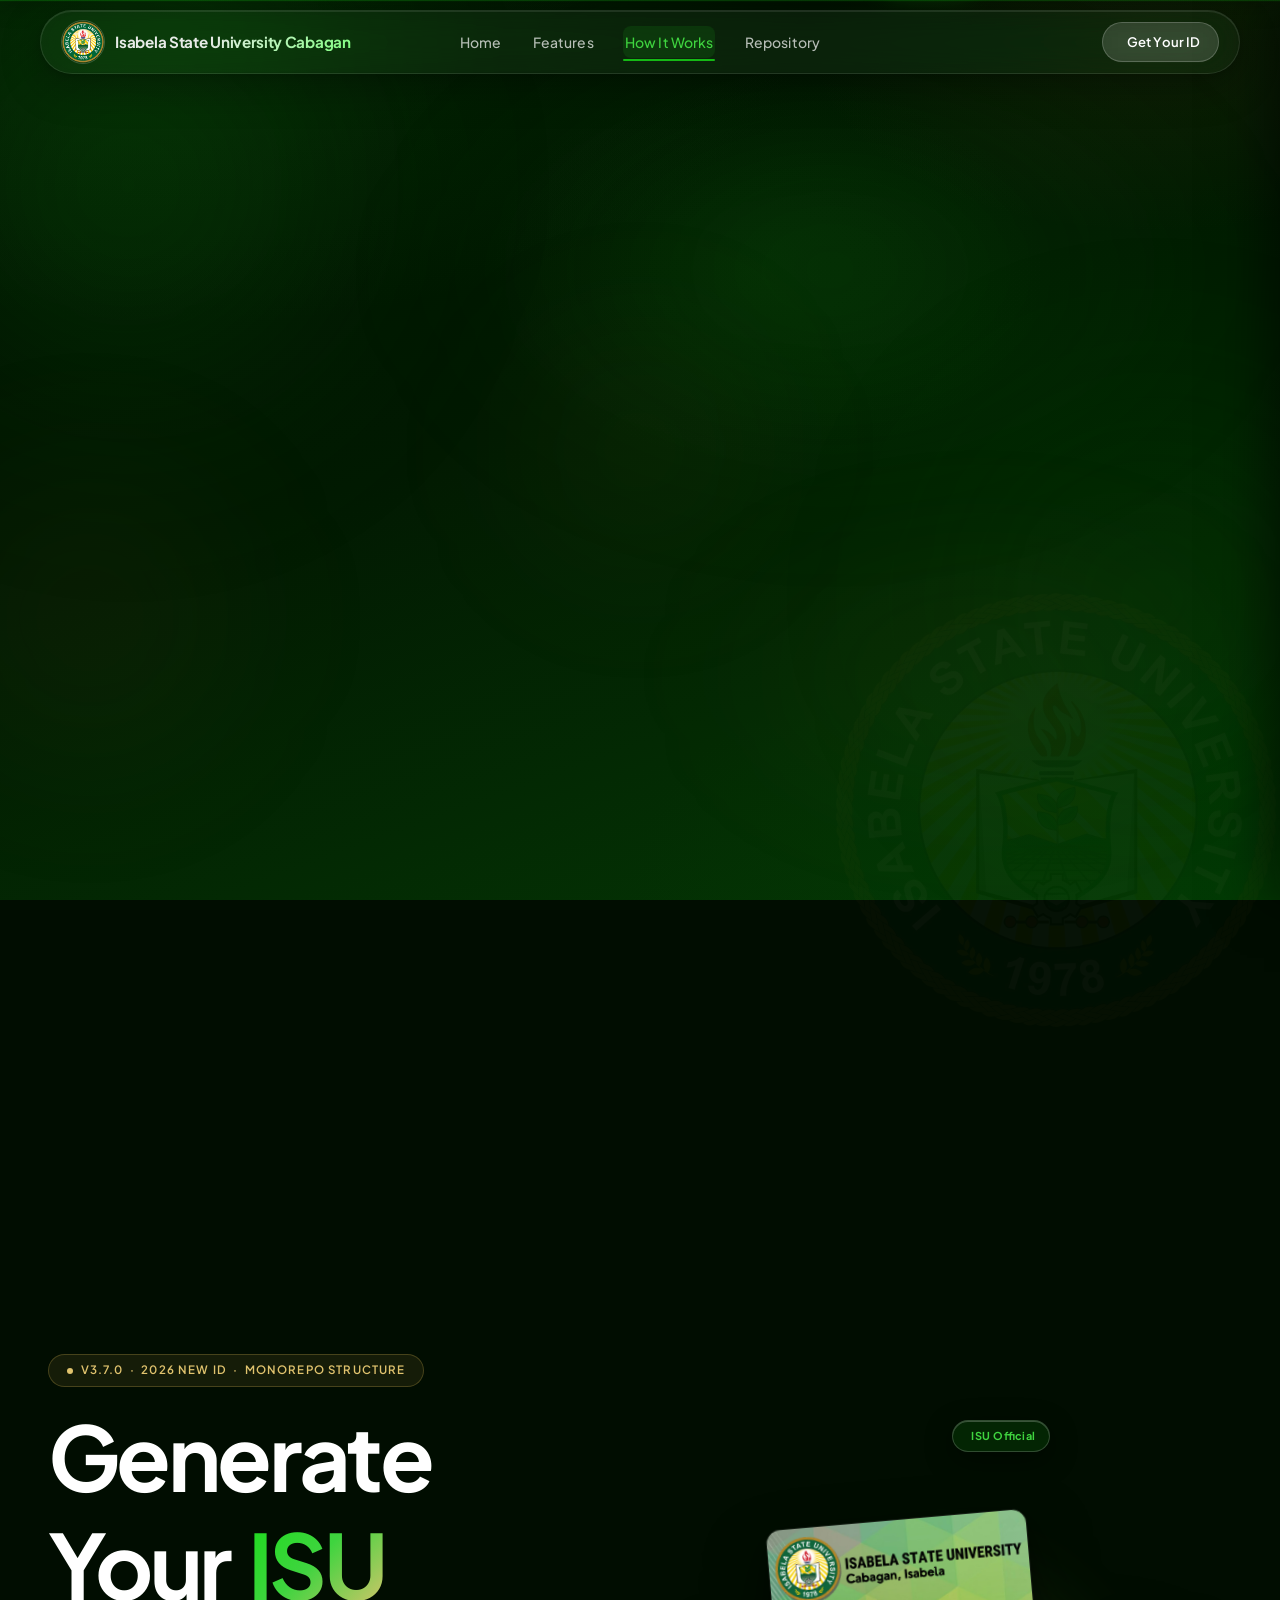
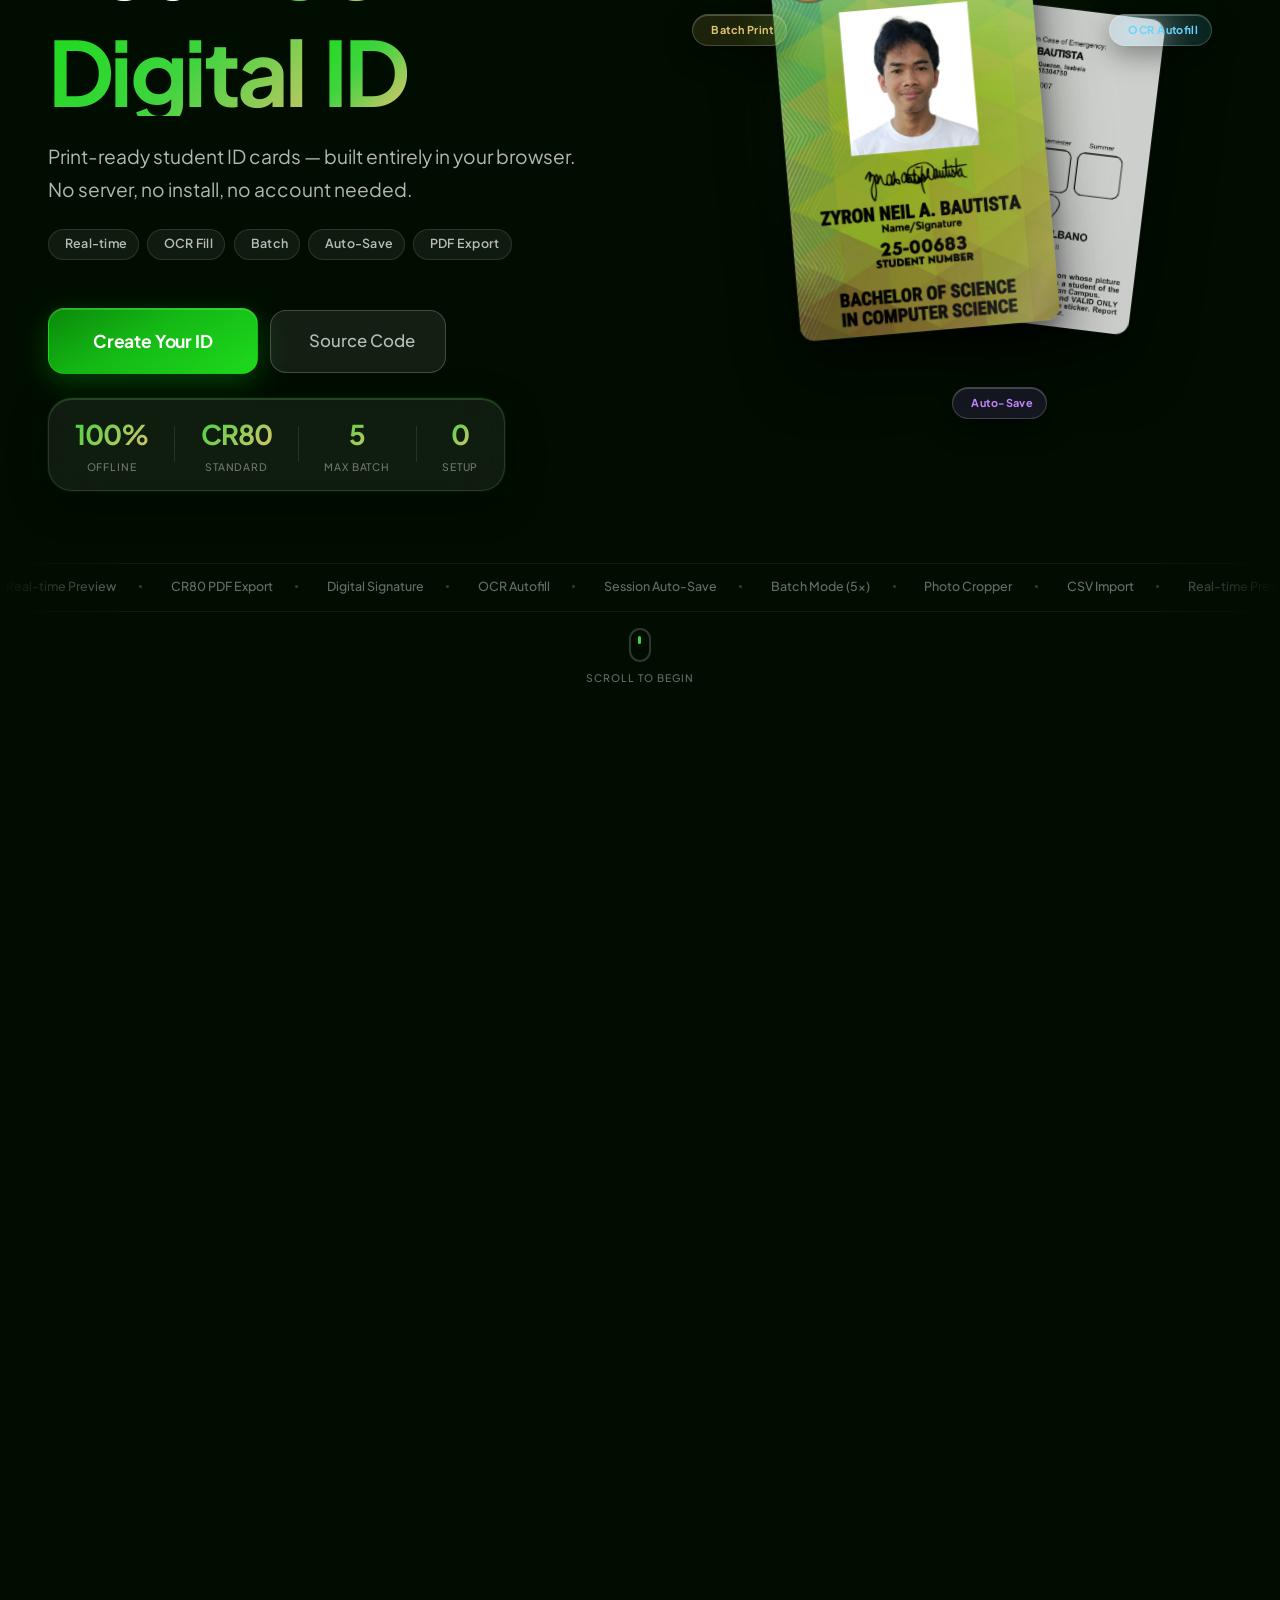
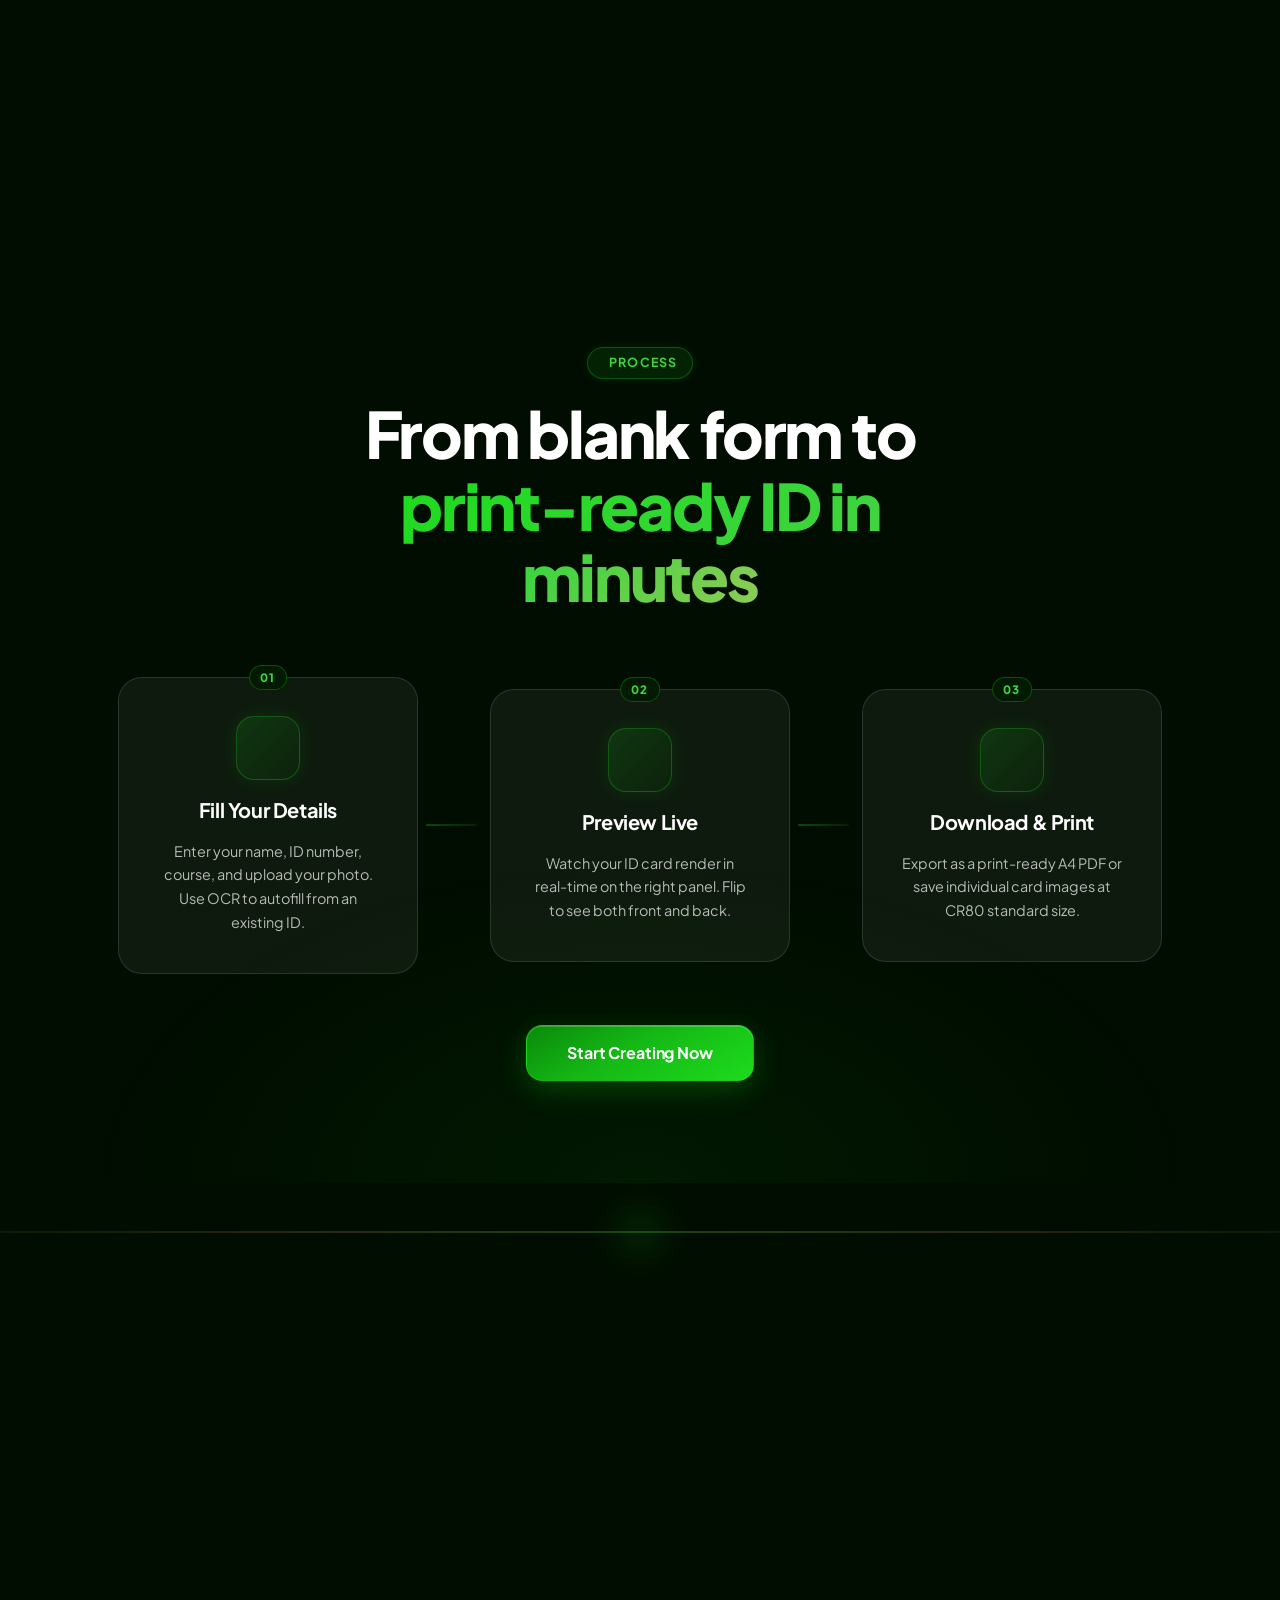
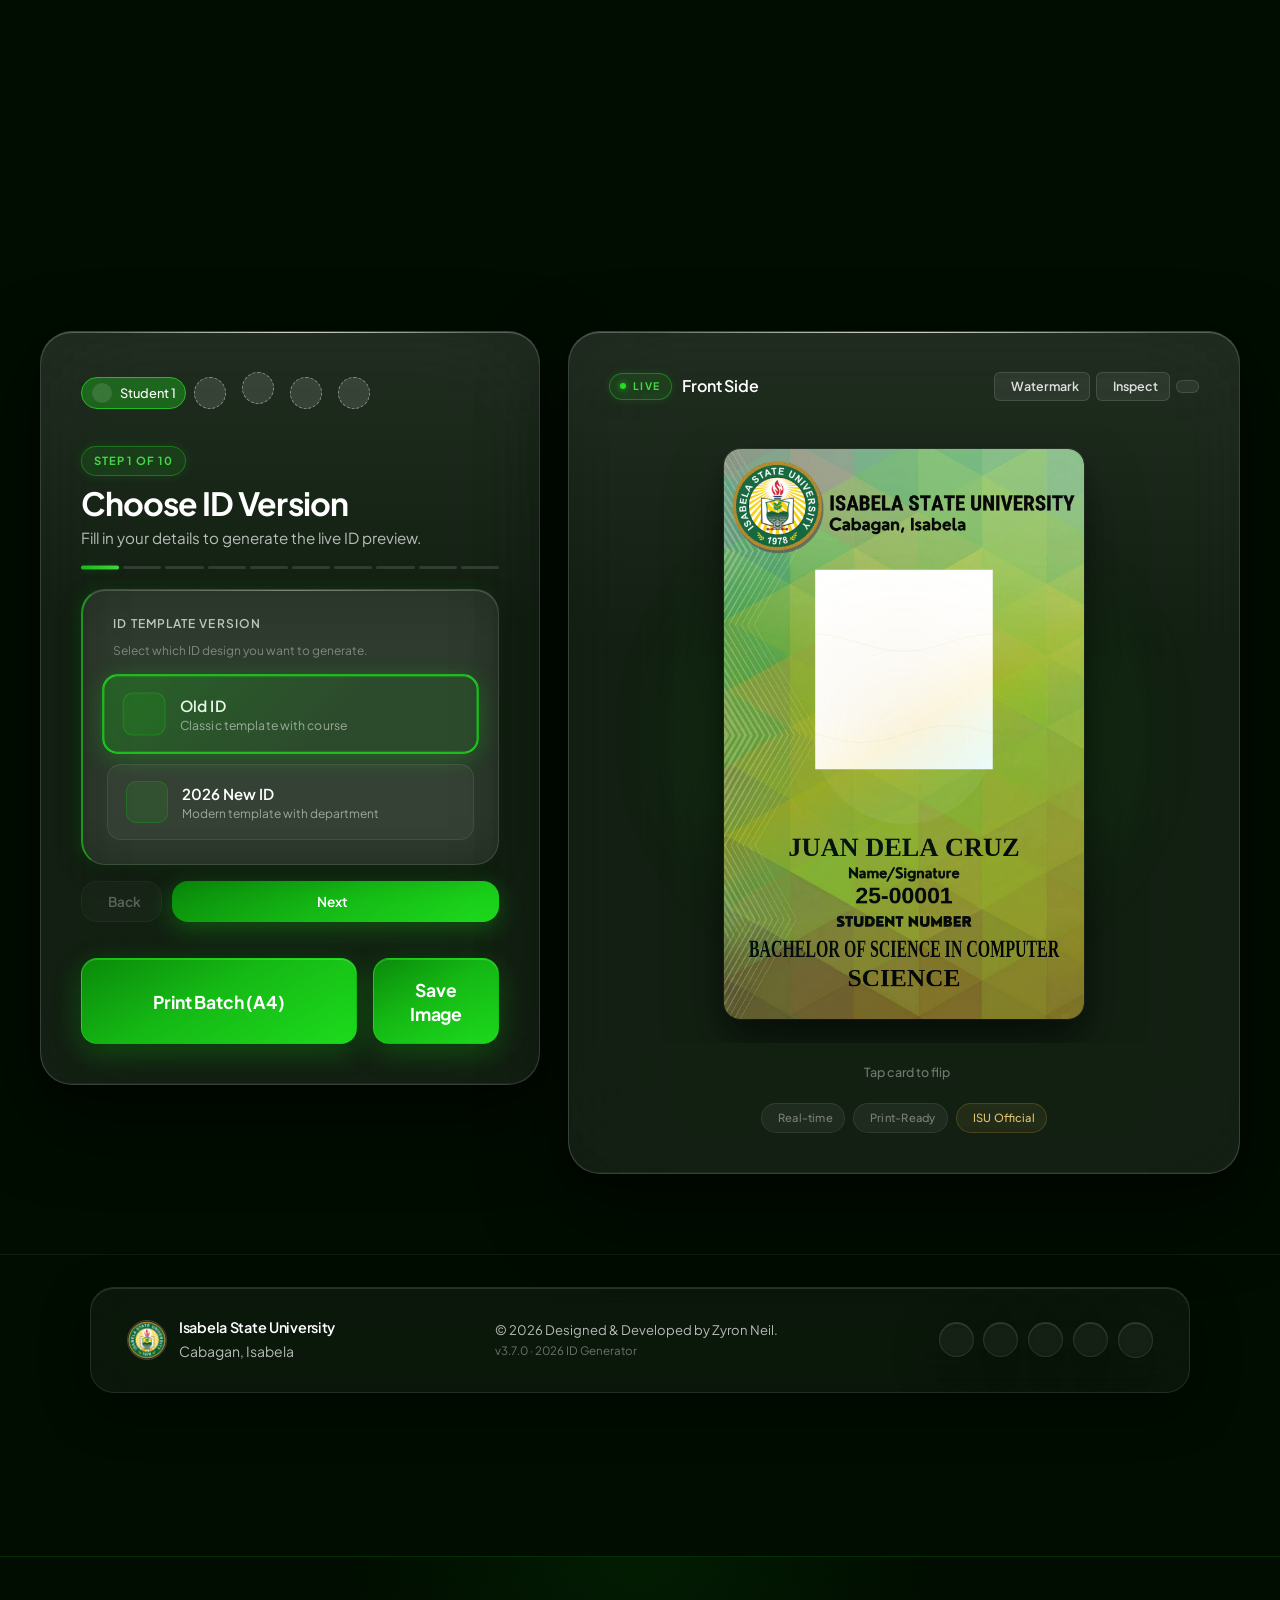
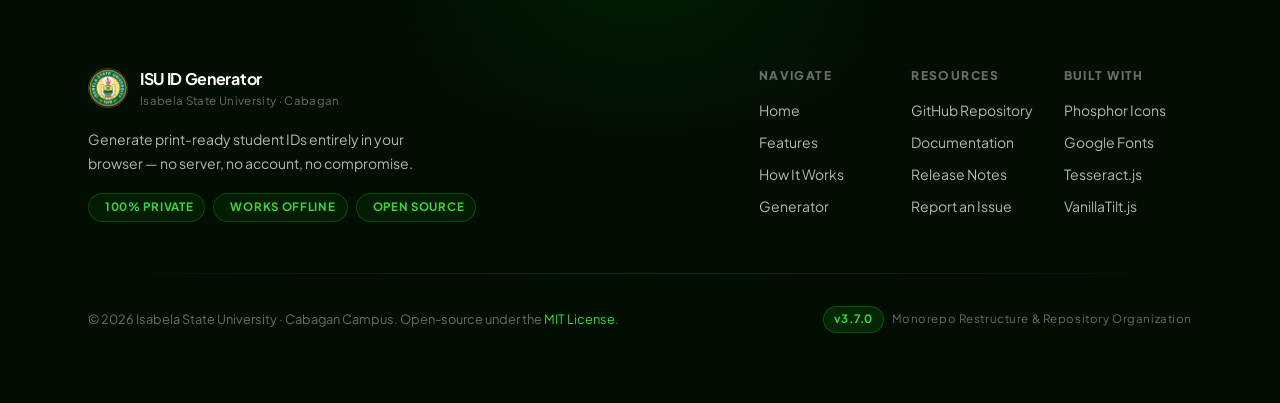
==== commit e04eba78: "ci: add GitHub Pages deployment workflow and root redirect" ====
--- a/index.html
+++ b/index.html
@@ -1,1357 +1,84 @@
 <!DOCTYPE html>
 <html lang="en">
-
 <head>
     <meta charset="UTF-8">
     <meta name="viewport" content="width=device-width, initial-scale=1.0">
-    <meta name="description"
-        content="Generate a premium digital and print-ready Isabela State University Student ID in seconds. Fill in your details and get a real-time live preview — complete with digital signature and OCR autofill.">
-    <meta name="theme-color" content="#021a02">
+    <meta http-equiv="refresh" content="0; url=./web/">
     <title>ISU Premium ID Generator — Isabela State University</title>
-
-    <!-- DNS prefetch for CDN resources -->
-    <link rel="dns-prefetch" href="https://fonts.googleapis.com">
-    <link rel="dns-prefetch" href="https://fonts.gstatic.com">
-    <link rel="dns-prefetch" href="https://unpkg.com">
-    <link rel="dns-prefetch" href="https://cdnjs.cloudflare.com">
-
-    <!-- Preconnect for fonts -->
-    <link rel="preconnect" href="https://fonts.googleapis.com">
-    <link rel="preconnect" href="https://fonts.gstatic.com" crossorigin>
-
-    <!-- Plus Jakarta Sans (UI) + Roboto Condensed (ID card text) -->
-    <link
-        href="https://fonts.googleapis.com/css2?family=Plus+Jakarta+Sans:ital,wght@0,300;0,400;0,500;0,600;0,700;0,800;1,400&family=Roboto+Condensed:wght@400;700&display=swap"
-        rel="stylesheet">
-
-    <!-- Phosphor Icons (deferred — not in the critical paint path) -->
-    <script src="https://unpkg.com/@phosphor-icons/web" integrity="sha384-J7cw2fbG1T4C5MirTVUxsZGaMfw2m0XsCgOQEqUvB1OF9VIsHWuZF1GmyVRzs7eu" crossorigin="anonymous" defer></script>
-
-    <!-- VanillaTilt — 3D card hover effect -->
-    <script src="https://cdnjs.cloudflare.com/ajax/libs/vanilla-tilt/1.8.1/vanilla-tilt.min.js" integrity="sha384-0k1dj5tm+KUH/4vkNk/i90XsjDA8Ltmt+ybcrFoH4t0dgv/WZsPpVBnkhcroX8UL" crossorigin="anonymous" defer></script>
-
-    <!-- Three.js (global UMD — available as window.THREE) -->
-    <script src="https://cdnjs.cloudflare.com/ajax/libs/three.js/r134/three.min.js" integrity="sha384-9EQoUIJYrv09/oYhSxnw1VpLcfPw3BM9dE7+D/3wGUPeLLa7F9Z6OAoD+i/M6FK9" crossorigin="anonymous" defer></script>
-
-    <!-- QRCode.js for ID Verification QR Rendering -->
-    <script src="https://cdnjs.cloudflare.com/ajax/libs/qrcodejs/1.0.0/qrcode.min.js" integrity="sha384-3nhO2w16gLkW0yM2v20bV86y/eBq6j9wJ2Wb3u7y6X1n/7R+m6t2y4j0L" crossorigin="anonymous" defer></script>
-
-    <link rel="stylesheet" href="style.css?v=3.6.0">
+    <script>
+        // Preserve any query parameters and hash fragments during redirect
+        const target = './web/' + window.location.search + window.location.hash;
+        window.location.replace(target);
+    </script>
+    <style>
+        :root {
+            --bg: #031206;
+            --green: #15803d;
+            --gold: #f59e0b;
+            --text: #f0fdf4;
+        }
+        body {
+            margin: 0;
+            padding: 0;
+            background: var(--bg);
+            color: var(--text);
+            font-family: -apple-system, BlinkMacSystemFont, 'Segoe UI', Roboto, Helvetica, Arial, sans-serif;
+            display: flex;
+            align-items: center;
+            justify-content: center;
+            min-height: 100vh;
+            text-align: center;
+        }
+        .container {
+            padding: 2rem;
+            max-width: 480px;
+        }
+        .spinner {
+            width: 48px;
+            height: 48px;
+            border: 4px solid rgba(245, 158, 11, 0.2);
+            border-top-color: var(--gold);
+            border-radius: 50%;
+            animation: spin 0.8s linear infinite;
+            margin: 0 auto 1.5rem;
+        }
+        @keyframes spin {
+            to { transform: rotate(360deg); }
+        }
+        h1 {
+            font-size: 1.25rem;
+            font-weight: 600;
+            margin: 0 0 0.5rem;
+            color: #ffffff;
+        }
+        p {
+            font-size: 0.9rem;
+            color: #86efac;
+            margin: 0 0 1.5rem;
+        }
+        a {
+            display: inline-block;
+            padding: 0.6rem 1.4rem;
+            background: linear-gradient(135deg, #15803d, #166534);
+            color: #ffffff;
+            text-decoration: none;
+            border-radius: 9999px;
+            font-weight: 600;
+            font-size: 0.875rem;
+            border: 1px solid rgba(245, 158, 11, 0.4);
+            transition: opacity 0.2s;
+        }
+        a:hover {
+            opacity: 0.9;
+        }
+    </style>
 </head>
-
-
 <body>
-
-    <!-- ═══════════════════════════════════════════════════════
-         BACKGROUND DECORATIVE ORBS
-    ═══════════════════════════════════════════════════════ -->
-    <div class="floating-orbs" aria-hidden="true">
-        <div class="orb orb-1"></div>
-        <div class="orb orb-2"></div>
-        <div class="orb orb-3"></div>
-        <div class="orb orb-4"></div>
+    <div class="container">
+        <div class="spinner"></div>
+        <h1>Redirecting to ISU Premium ID Generator</h1>
+        <p>Taking you to the web application...</p>
+        <p><a href="./web/">Click here if you are not redirected automatically</a></p>
     </div>
-
-    <!-- ═══════════════════════════════════════════════════════
-         NAVBAR
-    ═══════════════════════════════════════════════════════ -->
-    <!-- Scroll progress indicator -->
-    <div id="scroll-progress" aria-hidden="true"></div>
-
-    <nav id="navbar" class="liquid-glass">
-        <div class="nav-container">
-            <div class="logo-container" onclick="document.getElementById('home').scrollIntoView({behavior:'smooth'})"
-                role="button" tabindex="0" aria-label="Back to home">
-                <img src="images/isu_logo.png" alt="Isabela State University Logo" class="logo-img">
-                <span class="logo-text">Isabela State University Cabagan </span>
-            </div>
-            <div class="desktop-menu">
-                <a href="#home" class="nav-link"
-                    onclick="document.getElementById('home').scrollIntoView({behavior:'smooth'})">Home</a>
-                <a href="#features" class="nav-link"
-                    onclick="document.getElementById('features').scrollIntoView({behavior:'smooth'})">Features</a>
-                <a href="#how-it-works" class="nav-link"
-                    onclick="document.getElementById('how-it-works').scrollIntoView({behavior:'smooth'})">How It Works</a>
-                <a href="https://github.com/ZyronNeil2007/Isabela-State-University_Cabagan" class="nav-link"
-                    target="_blank" rel="noopener noreferrer">Repository</a>
-            </div>
-            <div class="nav-actions">
-                <a href="#generator" class="btn-nav" id="nav-cta-btn"
-                    onclick="document.getElementById('generator').scrollIntoView({behavior:'smooth'})">
-                    <i class="ph ph-identification-card"></i>
-                    <span>Get Your ID</span>
-                </a>
-                <!-- Hamburger (mobile only) -->
-                <button class="nav-hamburger" id="nav-hamburger" aria-label="Open navigation menu" aria-expanded="false" aria-controls="mobile-drawer">
-                    <span class="hamburger-bar"></span>
-                    <span class="hamburger-bar"></span>
-                    <span class="hamburger-bar"></span>
-                </button>
-            </div>
-        </div>
-    </nav>
-
-    <!-- ═══════════════════════════════════════════════════════
-         MOBILE NAVIGATION DRAWER
-    ═══════════════════════════════════════════════════════ -->
-    <div class="mobile-drawer-overlay" id="mobile-drawer-overlay" aria-hidden="true"></div>
-    <div class="mobile-drawer" id="mobile-drawer" role="dialog" aria-modal="true" aria-label="Navigation menu">
-        <div class="mobile-drawer-header">
-            <div class="mobile-drawer-brand">
-                <img src="images/isu_logo.png" alt="ISU Logo" class="logo-img">
-                <span class="logo-text">ISU ID Generator</span>
-            </div>
-            <button class="btn-close" id="mobile-drawer-close" aria-label="Close navigation menu">
-                <i class="ph ph-x"></i>
-            </button>
-        </div>
-        <nav class="mobile-drawer-nav">
-            <a href="#home" class="mobile-nav-link" data-section="home">
-                <i class="ph-fill ph-house"></i> Home
-            </a>
-            <a href="#features" class="mobile-nav-link" data-section="features">
-                <i class="ph-fill ph-star-four"></i> Features
-            </a>
-            <a href="#how-it-works" class="mobile-nav-link" data-section="how-it-works">
-                <i class="ph-fill ph-path"></i> How It Works
-            </a>
-            <a href="https://github.com/ZyronNeil2007/Isabela-State-University_Cabagan" class="mobile-nav-link" target="_blank" rel="noopener noreferrer">
-                <i class="ph-fill ph-github-logo"></i> Repository
-            </a>
-        </nav>
-        <div class="mobile-drawer-cta">
-            <a href="#generator" class="btn-primary" style="width:100%;justify-content:center;">
-                <i class="ph ph-identification-card"></i> Get Your ID
-                <i class="ph ph-arrow-right"></i>
-            </a>
-        </div>
-    </div>
-
-    <!-- ═══════════════════════════════════════════════════════
-         HERO SECTION — Cinematic Full-Width
-    ═══════════════════════════════════════════════════════ -->
-    <section id="home" class="hero-section">
-
-        <!-- Three.js particle constellation canvas -->
-        <canvas id="hero-webgl-canvas" aria-hidden="true"></canvas>
-
-        <!-- Animated mesh grid background -->
-        <div class="hero-mesh" aria-hidden="true"></div>
-
-        <!-- Morphing ambient glow -->
-        <div class="hero-glow-primary" aria-hidden="true"></div>
-        <div class="hero-glow-gold" aria-hidden="true"></div>
-
-        <!-- ISU Seal watermark -->
-        <div class="hero-seal" aria-hidden="true">
-            <img src="images/isu_logo.png" alt="" class="hero-seal-img" loading="lazy">
-        </div>
-
-        <!-- Main content column -->
-        <div class="hero-content">
-
-            <!-- LEFT COLUMN: Text + CTAs + Stats -->
-            <div class="hero-left-col">
-
-                <!-- Eyebrow badge -->
-                <div class="hero-badge" style="--delay:0s">
-                    <span class="hero-badge-dot"></span>
-                    v3.5.0 &nbsp;&middot;&nbsp; 2026 New ID &nbsp;&middot;&nbsp; Session Save
-                </div>
-
-                <!-- Staggered headline -->
-                <h1 class="hero-title">
-                    <span class="hero-word" style="--i:0">Generate</span>
-                    <span class="hero-word" style="--i:1">Your</span>
-                    <span class="hero-word hero-word--hl" style="--i:2">ISU</span>
-                    <span class="hero-word hero-word--hl" style="--i:3">Digital</span>
-                    <span class="hero-word hero-word--hl" style="--i:4">ID</span>
-                </h1>
-
-                <p class="hero-subtitle" style="--delay:0.55s">
-                    Print-ready student ID cards — built entirely in your browser.
-                    No server, no install, no account needed.
-                </p>
-
-                <!-- Feature pills row -->
-                <div class="hero-feature-pills" style="--delay:0.65s" aria-hidden="true">
-                    <span class="hfp"><i class="ph-fill ph-lightning"></i> Real-time</span>
-                    <span class="hfp"><i class="ph-fill ph-scan"></i> OCR Fill</span>
-                    <span class="hfp"><i class="ph-fill ph-users-three"></i> Batch</span>
-                    <span class="hfp"><i class="ph-fill ph-floppy-disk"></i> Auto-Save</span>
-                    <span class="hfp"><i class="ph-fill ph-file-pdf"></i> PDF Export</span>
-                </div>
-
-                <!-- CTA buttons -->
-                <div class="hero-actions" style="--delay:0.7s">
-                    <a href="#generator" class="btn-primary hero-cta" id="hero-get-started-btn"
-                        onclick="document.getElementById('generator').scrollIntoView({behavior:'smooth'})">
-                        <i class="ph ph-identification-card"></i>
-                        Create Your ID
-                        <i class="ph ph-arrow-right"></i>
-                    </a>
-                    <a href="https://github.com/ZyronNeil2007/Isabela-State-University_Cabagan" class="btn-ghost"
-                        target="_blank" rel="noopener noreferrer">
-                        <i class="ph ph-github-logo"></i> Source Code
-                    </a>
-                </div>
-
-                <!-- Animated stats strip -->
-                <div class="hero-stats" style="--delay:1.05s">
-                    <div class="hero-stat">
-                        <span class="hero-stat-number">100%</span>
-                        <span class="hero-stat-label">Offline</span>
-                    </div>
-                    <div class="hero-stat-div"></div>
-                    <div class="hero-stat">
-                        <span class="hero-stat-number">CR80</span>
-                        <span class="hero-stat-label">Standard</span>
-                    </div>
-                    <div class="hero-stat-div"></div>
-                    <div class="hero-stat">
-                        <span class="hero-stat-number" id="hero-batch-limit">5</span>
-                        <span class="hero-stat-label">Max Batch</span>
-                    </div>
-                    <div class="hero-stat-div"></div>
-                    <div class="hero-stat">
-                        <span class="hero-stat-number">0</span>
-                        <span class="hero-stat-label">Setup</span>
-                    </div>
-                </div>
-
-            </div><!-- /hero-left-col -->
-
-            <!-- RIGHT COLUMN: 3D Card Stage -->
-            <div class="hero-right-col" style="--delay:0.85s">
-                <!-- 3D Card Stage -->
-                <div class="hero-stage">
-                    <!-- Pulsing glow ring -->
-                    <div class="hero-stage-glow" aria-hidden="true"></div>
-                    <div class="hero-stage-glow hero-stage-glow--gold" aria-hidden="true"></div>
-
-                    <!-- ID card front -->
-                    <div class="hero-id-card hero-id-front" aria-hidden="true">
-                        <img src="images/front_reference.png" alt="ISU Student ID Front" class="hero-id-img" loading="lazy">
-                        <div class="hero-card-shine"></div>
-                    </div>
-
-                    <!-- ID card back -->
-                    <div class="hero-id-card hero-id-back" aria-hidden="true">
-                        <img src="images/back_reference.png" alt="ISU Student ID Back" class="hero-id-img" loading="lazy">
-                        <div class="hero-card-shine"></div>
-                    </div>
-
-                    <!-- Floating badge chips -->
-                    <div class="hero-floating-badge hero-fb-1">
-                        <i class="ph-fill ph-shield-check"></i> ISU Official
-                    </div>
-                    <div class="hero-floating-badge hero-fb-2">
-                        <i class="ph-fill ph-scan"></i> OCR Autofill
-                    </div>
-                    <div class="hero-floating-badge hero-fb-3">
-                        <i class="ph-fill ph-users-three"></i> Batch Print
-                    </div>
-                    <div class="hero-floating-badge hero-fb-4">
-                        <i class="ph-fill ph-floppy-disk"></i> Auto-Save
-                    </div>
-                </div>
-            </div><!-- /hero-right-col -->
-
-        </div><!-- /hero-content -->
-
-
-        <!-- Marquee feature ticker -->
-        <div class="hero-marquee" aria-hidden="true">
-            <div class="hero-marquee-track">
-                <span><i class="ph-fill ph-lightning"></i> Real-time Preview</span>
-                <span class="hero-marquee-dot"></span>
-                <span><i class="ph-fill ph-file-pdf"></i> CR80 PDF Export</span>
-                <span class="hero-marquee-dot"></span>
-                <span><i class="ph-fill ph-pen-nib"></i> Digital Signature</span>
-                <span class="hero-marquee-dot"></span>
-                <span><i class="ph-fill ph-scan"></i> OCR Autofill</span>
-                <span class="hero-marquee-dot"></span>
-                <span><i class="ph-fill ph-floppy-disk"></i> Session Auto-Save</span>
-                <span class="hero-marquee-dot"></span>
-                <span><i class="ph-fill ph-users-three"></i> Batch Mode (5&times;)</span>
-                <span class="hero-marquee-dot"></span>
-                <span><i class="ph-fill ph-crop"></i> Photo Cropper</span>
-                <span class="hero-marquee-dot"></span>
-                <span><i class="ph-fill ph-table"></i> CSV Import</span>
-                <span class="hero-marquee-dot"></span>
-                <!-- duplicate for seamless loop -->
-                <span><i class="ph-fill ph-lightning"></i> Real-time Preview</span>
-                <span class="hero-marquee-dot"></span>
-                <span><i class="ph-fill ph-file-pdf"></i> CR80 PDF Export</span>
-                <span class="hero-marquee-dot"></span>
-                <span><i class="ph-fill ph-pen-nib"></i> Digital Signature</span>
-                <span class="hero-marquee-dot"></span>
-                <span><i class="ph-fill ph-scan"></i> OCR Autofill</span>
-                <span class="hero-marquee-dot"></span>
-                <span><i class="ph-fill ph-floppy-disk"></i> Session Auto-Save</span>
-                <span class="hero-marquee-dot"></span>
-                <span><i class="ph-fill ph-users-three"></i> Batch Mode (5&times;)</span>
-                <span class="hero-marquee-dot"></span>
-                <span><i class="ph-fill ph-crop"></i> Photo Cropper</span>
-                <span class="hero-marquee-dot"></span>
-                <span><i class="ph-fill ph-table"></i> CSV Import</span>
-            </div>
-        </div>
-
-        <!-- Scroll indicator -->
-        <div class="hero-scroll-indicator"
-            onclick="document.getElementById('generator').scrollIntoView({behavior:'smooth'})">
-            <div class="scroll-mouse">
-                <div class="scroll-wheel"></div>
-            </div>
-            <span>Scroll to begin</span>
-        </div>
-
-    </section>
-
-    <!-- ═══════════════════════════════════════════════════════
-         SESSION RESTORE BANNER
-    ═══════════════════════════════════════════════════════ -->
-    <div id="session-restore-banner" class="session-banner" role="alert" aria-live="polite">
-        <div class="session-banner-inner">
-            <i class="ph ph-clock-counter-clockwise"></i>
-            <span>You have an unsaved session from a previous visit. Restore it?</span>
-            <div class="session-banner-actions">
-                <button class="btn-primary btn-sm" onclick="onRestoreSession()">
-                    <i class="ph ph-arrow-counter-clockwise"></i> Restore
-                </button>
-                <button class="btn-ghost btn-sm" onclick="onDiscardSession()">
-                    <i class="ph ph-trash"></i> Discard
-                </button>
-            </div>
-        </div>
-    </div>
-
-    <!-- ═══════════════════════════════════════════════════════
-         FEATURES SECTION — Bento Grid
-    ═══════════════════════════════════════════════════════ -->
-    <section id="features" class="features-section">
-        <div class="section-inner">
-
-            <!-- Section Header -->
-            <div class="section-header sr" style="--sr-delay:0s">
-                <span class="section-eyebrow"><i class="ph-fill ph-star-four"></i> Capabilities</span>
-                <h2 class="section-title">Everything you need to<br><span class="section-title--hl">create a perfect ID</span></h2>
-                <p class="section-subtitle">No backend, no subscription, no compromise. Built to run entirely in your browser with professional-grade output.</p>
-            </div>
-
-            <!-- Bento Grid -->
-            <div class="bento-grid">
-
-                <!-- Card 1 — Real-time Preview (wide 2×1) -->
-                <div class="bento-card bento-card--wide sr" style="--sr-delay:0.05s" data-accent="green">
-                    <div class="bento-card-inner">
-                        <div class="bento-icon bento-icon--green">
-                            <i class="ph-fill ph-lightning"></i>
-                        </div>
-                        <h3 class="bento-title">Real-time Preview</h3>
-                        <p class="bento-desc">Every keystroke updates the ID card instantly. What you see is exactly what prints.</p>
-                        <div class="bento-badge">Live</div>
-                    </div>
-                    <div class="bento-card-glow bento-card-glow--green"></div>
-                </div>
-
-                <!-- Card 2 — OCR Autofill (1×1) -->
-                <div class="bento-card sr" style="--sr-delay:0.10s" data-accent="gold">
-                    <div class="bento-card-inner">
-                        <div class="bento-icon bento-icon--gold">
-                            <i class="ph-fill ph-scan"></i>
-                        </div>
-                        <h3 class="bento-title">OCR Autofill</h3>
-                        <p class="bento-desc">Snap a photo of any printed ID — fields fill automatically.</p>
-                    </div>
-                    <div class="bento-card-glow bento-card-glow--gold"></div>
-                </div>
-
-                <!-- Card 3 — Batch Print (1×2 tall) -->
-                <div class="bento-card bento-card--tall sr" style="--sr-delay:0.15s" data-accent="teal">
-                    <div class="bento-card-inner">
-                        <div class="bento-icon bento-icon--teal">
-                            <i class="ph-fill ph-users-three"></i>
-                        </div>
-                        <h3 class="bento-title">Batch Print</h3>
-                        <p class="bento-desc">Generate up to 5 IDs at once. Export all to a single A4 PDF — ready for the printer.</p>
-                        <div class="bento-stat-row">
-                            <span class="bento-stat-num">5×</span>
-                            <span class="bento-stat-label">Max batch</span>
-                        </div>
-                    </div>
-                    <div class="bento-card-glow bento-card-glow--teal"></div>
-                </div>
-
-                <!-- Card 4 — Digital Signature (1×1) -->
-                <div class="bento-card sr" style="--sr-delay:0.20s" data-accent="purple">
-                    <div class="bento-card-inner">
-                        <div class="bento-icon bento-icon--purple">
-                            <i class="ph-fill ph-pen-nib"></i>
-                        </div>
-                        <h3 class="bento-title">Digital Signature</h3>
-                        <p class="bento-desc">Draw, upload, or AI-enhance your signature — rendered directly on the card back.</p>
-                    </div>
-                    <div class="bento-card-glow bento-card-glow--purple"></div>
-                </div>
-
-                <!-- Card 5 — Session Auto-Save (wide 2×1) -->
-                <div class="bento-card bento-card--wide sr" style="--sr-delay:0.25s" data-accent="green">
-                    <div class="bento-card-inner">
-                        <div class="bento-icon bento-icon--green">
-                            <i class="ph-fill ph-floppy-disk"></i>
-                        </div>
-                        <h3 class="bento-title">Session Auto-Save</h3>
-                        <p class="bento-desc">Close the tab and come back anytime. Your progress is saved locally — always.</p>
-                        <div class="bento-badge bento-badge--green">Auto</div>
-                    </div>
-                    <div class="bento-card-glow bento-card-glow--green"></div>
-                </div>
-
-            </div><!-- /bento-grid -->
-        </div>
-    </section>
-
-    <!-- ═══════════════════════════════════════════════════════
-         HOW IT WORKS — 3-Step Process
-    ═══════════════════════════════════════════════════════ -->
-    <section id="how-it-works" class="hiw-section">
-        <div class="section-inner">
-
-            <!-- Section Header -->
-            <div class="section-header sr" style="--sr-delay:0s">
-                <span class="section-eyebrow"><i class="ph-fill ph-path"></i> Process</span>
-                <h2 class="section-title">From blank form to<br><span class="section-title--hl">print-ready ID in minutes</span></h2>
-            </div>
-
-            <!-- Steps -->
-            <div class="hiw-steps">
-                <div class="hiw-step sr" style="--sr-delay:0.05s">
-                    <div class="hiw-step-num">01</div>
-                    <div class="hiw-step-icon">
-                        <i class="ph-fill ph-user-circle-plus"></i>
-                    </div>
-                    <h3 class="hiw-step-title">Fill Your Details</h3>
-                    <p class="hiw-step-desc">Enter your name, ID number, course, and upload your photo. Use OCR to autofill from an existing ID.</p>
-                </div>
-
-                <div class="hiw-connector sr" style="--sr-delay:0.12s" aria-hidden="true">
-                    <div class="hiw-connector-line"></div>
-                    <i class="ph-fill ph-arrow-right hiw-connector-arrow"></i>
-                </div>
-
-                <div class="hiw-step sr" style="--sr-delay:0.15s">
-                    <div class="hiw-step-num">02</div>
-                    <div class="hiw-step-icon">
-                        <i class="ph-fill ph-eye"></i>
-                    </div>
-                    <h3 class="hiw-step-title">Preview Live</h3>
-                    <p class="hiw-step-desc">Watch your ID card render in real-time on the right panel. Flip to see both front and back.</p>
-                </div>
-
-                <div class="hiw-connector sr" style="--sr-delay:0.22s" aria-hidden="true">
-                    <div class="hiw-connector-line"></div>
-                    <i class="ph-fill ph-arrow-right hiw-connector-arrow"></i>
-                </div>
-
-                <div class="hiw-step sr" style="--sr-delay:0.25s">
-                    <div class="hiw-step-num">03</div>
-                    <div class="hiw-step-icon">
-                        <i class="ph-fill ph-printer"></i>
-                    </div>
-                    <h3 class="hiw-step-title">Download &amp; Print</h3>
-                    <p class="hiw-step-desc">Export as a print-ready A4 PDF or save individual card images at CR80 standard size.</p>
-                </div>
-            </div><!-- /hiw-steps -->
-
-            <!-- CTA inside How it Works -->
-            <div class="hiw-cta sr" style="--sr-delay:0.30s">
-                <a href="#generator" class="btn-primary"
-                    onclick="document.getElementById('generator').scrollIntoView({behavior:'smooth'})">
-                    <i class="ph ph-identification-card"></i>
-                    Start Creating Now
-                    <i class="ph ph-arrow-right"></i>
-                </a>
-            </div>
-
-        </div>
-    </section>
-
-    <!-- Section divider -->
-    <div class="section-divider" aria-hidden="true"></div>
-
-    <!-- Generator section eyebrow header -->
-    <div class="generator-header section-inner">
-        <div class="section-header sr" style="--sr-delay:0s">
-            <span class="section-eyebrow"><i class="ph-fill ph-identification-card"></i> Generator</span>
-            <h2 class="section-title">Build your ID card<br><span class="section-title--hl">step by step</span></h2>
-            <p class="section-subtitle">Follow the guided steps below. Your card updates live as you type.</p>
-
-            <!-- Campus / College Theme Selector -->
-            <div class="campus-selector-wrapper">
-                <span class="campus-selector-label"><i class="ph ph-buildings"></i> Select ISU Campus Theme:</span>
-                <div class="campus-pills-bar" id="campus-pills-bar">
-                    <button class="campus-pill active" data-campus="cabagan" onclick="setCampusTheme('cabagan')">
-                        <span class="pill-dot cabagan"></span> Cabagan Main
-                    </button>
-                    <button class="campus-pill" data-campus="echague" onclick="setCampusTheme('echague')">
-                        <span class="pill-dot echague"></span> Echague Main
-                    </button>
-                    <button class="campus-pill" data-campus="cauayan" onclick="setCampusTheme('cauayan')">
-                        <span class="pill-dot cauayan"></span> Cauayan
-                    </button>
-                    <button class="campus-pill" data-campus="ilagan" onclick="setCampusTheme('ilagan')">
-                        <span class="pill-dot ilagan"></span> Ilagan
-                    </button>
-                    <button class="campus-pill" data-campus="roxas" onclick="setCampusTheme('roxas')">
-                        <span class="pill-dot roxas"></span> Roxas
-                    </button>
-                    <button class="campus-pill" data-campus="angadanan" onclick="setCampusTheme('angadanan')">
-                        <span class="pill-dot angadanan"></span> Angadanan
-                    </button>
-                    <button class="campus-pill" data-campus="san_mateo" onclick="setCampusTheme('san_mateo')">
-                        <span class="pill-dot san_mateo"></span> San Mateo
-                    </button>
-                    <button class="campus-pill" data-campus="jones" onclick="setCampusTheme('jones')">
-                        <span class="pill-dot jones"></span> Jones
-                    </button>
-                    <button class="campus-pill" data-campus="palanan" onclick="setCampusTheme('palanan')">
-                        <span class="pill-dot palanan"></span> Palanan
-                    </button>
-                    <button class="campus-pill" data-campus="san_mariano" onclick="setCampusTheme('san_mariano')">
-                        <span class="pill-dot san_mariano"></span> San Mariano
-                    </button>
-                    <button class="campus-pill" data-campus="santiago" onclick="setCampusTheme('santiago')">
-                        <span class="pill-dot santiago"></span> Santiago City
-                    </button>
-                </div>
-            </div>
-        </div>
-    </div>
-
-    <!-- ═══════════════════════════════════════════════════════
-         MAIN GENERATOR — SPLIT LAYOUT
-    ═══════════════════════════════════════════════════════ -->
-    <main class="container" id="generator">
-
-        <!-- ── LEFT: FORM SECTION ──────────────────────────── -->
-        <div class="form-section glass-panel">
-
-
-            <!-- ─────────────────────────────────────────────
-                 STUDENT TABS (Batch Print Feature)
-            ───────────────────────────────────────────────── -->
-            <div class="student-tabs-container">
-                <div class="student-tabs" id="student-tabs">
-                    <!-- Tabs injected by JS -->
-                </div>
-                <button class="add-student-btn" id="add-student-btn" aria-label="Add new student"
-                    title="Add Student">
-                    <i class="ph ph-plus"></i>
-                </button>
-                <label for="csv-upload" class="add-student-btn" title="Bulk Import CSV" style="cursor:pointer; margin-left:8px; display:inline-flex; align-items:center; justify-content:center;">
-                    <i class="ph ph-file-csv"></i>
-                    <input type="file" id="csv-upload" accept=".csv" style="display:none;">
-                </label>
-                <button class="add-student-btn" title="Batch Data Table Manager" onclick="openBatchModal()"
-                    aria-label="Open Batch Data Table Manager" style="margin-left:8px;">
-                    <i class="ph ph-table"></i>
-                </button>
-                <button class="add-student-btn" title="Autofill from Photo (OCR)" onclick="openOcrModal()"
-                    aria-label="Scan printed ID or form to autofill fields" style="margin-left:8px;">
-                    <i class="ph ph-scan"></i>
-                </button>
-            </div>
-
-            <!-- ─────────────────────────────────────────────
-                 STEPPER HEADER (shown in stepper mode)
-                 Contains mini live preview + progress meta
-            ───────────────────────────────────────────────── -->
-            <div class="stepper-header">
-                <div class="stepper-mini-preview">
-                    <div class="stepper-mini-card" id="mini-card">
-                        <div class="stepper-mini-front">
-                            <canvas id="mini-canvas-front"></canvas>
-                        </div>
-                        <div class="stepper-mini-back">
-                            <canvas id="mini-canvas-back"></canvas>
-                        </div>
-                    </div>
-                </div>
-
-                <div class="stepper-meta">
-                    <div class="stepper-step-label">
-                        <span id="stepper-step-name">Upload Photo</span>
-                        <span class="stepper-step-count" id="stepper-count">1 / 10</span>
-                    </div>
-                    <div class="stepper-progress-track">
-                        <div class="stepper-progress-fill" id="stepper-progress"></div>
-                    </div>
-                    <div class="stepper-dots" id="stepper-dots"></div>
-                </div>
-            </div>
-
-            <!-- ─────────────────────────────────────────────
-                 DESKTOP FORM HEADER
-            ───────────────────────────────────────────────── -->
-            <div class="desktop-form-header">
-                <div class="desktop-form-header-top">
-                    <div class="desktop-step-badge" id="desktop-step-badge">
-                        <i class="ph ph-number-one"></i>
-                        Step 1 of 10
-                    </div>
-                    <h2 class="desktop-step-title" id="desktop-step-title">Choose ID Version</h2>
-                    <p class="subtitle">Fill in your details to generate the live ID preview.</p>
-                </div>
-                <!-- Segmented progress bar — JS injects 9 segments -->
-                <div class="desktop-progress-bar" id="desktop-progress-bar" role="progressbar" aria-valuemin="1"
-                    aria-valuemax="10" aria-valuenow="1"></div>
-            </div>
-
-            <!-- ─────────────────────────────────────────────
-                 FORM STEPS
-                 Each .form-group: data-step & data-step-title
-            ───────────────────────────────────────────────── -->
-            <div class="steps-wrapper">
-
-                <!-- Step 1: ID Version -->
-                <div class="form-group" data-step="1" data-step-title="Choose ID Version">
-                    <label><i class="ph ph-cards"></i> ID Template Version</label>
-                    <p class="step-hint" style="margin-bottom:16px;"><i class="ph ph-info"></i> Select which ID design you want to generate.</p>
-                    <div class="version-toggle-group" id="version-toggle-group">
-                        <button class="version-toggle-btn active" id="btn-old-id" onclick="setIdVersion('old')">
-                            <div class="version-btn-icon"><i class="ph ph-identification-card"></i></div>
-                            <div class="version-btn-label">
-                                <span class="version-btn-title">Old ID</span>
-                                <span class="version-btn-sub">Classic template with course</span>
-                            </div>
-                            <i class="ph ph-check-circle version-check"></i>
-                        </button>
-                        <button class="version-toggle-btn" id="btn-2026-id" onclick="setIdVersion('2026')">
-                            <div class="version-btn-icon version-btn-icon--new"><i class="ph ph-sparkle"></i></div>
-                            <div class="version-btn-label">
-                                <span class="version-btn-title">2026 New ID</span>
-                                <span class="version-btn-sub">Modern template with department</span>
-                            </div>
-                            <i class="ph ph-check-circle version-check"></i>
-                        </button>
-                    </div>
-                </div>
-
-                <!-- Step 2: Photo -->
-                <div class="form-group" data-step="2" data-step-title="Upload Photo">
-                    <label for="profile-pic">
-                        <i class="ph ph-camera"></i> Profile Picture
-                    </label>
-                    <div class="photo-upload-area" id="photo-upload-area">
-                        <div class="photo-upload-placeholder" id="photo-placeholder">
-                            <div class="photo-upload-icon">
-                                <i class="ph ph-cloud-arrow-up"></i>
-                            </div>
-                            <span>Click or drag to upload</span>
-                            <small>JPG, PNG supported · Passport size recommended</small>
-                        </div>
-                        <div class="photo-preview-wrapper" id="photo-preview-wrapper" style="display:none;">
-                            <img id="photo-preview-thumb" class="photo-preview-thumb" alt="Profile photo preview">
-                            <button id="recrop-btn" class="recrop-btn" type="button"><i class="ph ph-crop"></i>
-                                Re-crop</button>
-                        </div>
-                        <input type="file" id="profile-pic" accept="image/*" aria-label="Upload profile picture">
-                    </div>
-                    <p class="step-hint"><i class="ph ph-info"></i> Your photo will appear on the front of the ID card.
-                    </p>
-                </div>
-
-                <!-- Step 3: Full Name -->
-                <div class="form-group" data-step="3" data-step-title="Full Name">
-                    <label for="full-name"><i class="ph ph-user"></i> Full Name</label>
-                    <input type="text" id="full-name" placeholder="e.g. JUAN DELA CRUZ" autocomplete="name"
-                        spellcheck="false">
-                    <p class="step-hint"><i class="ph ph-info"></i> Appears on the front of your ID. Use your official
-                        full name.</p>
-                </div>
-
-                <!-- Step 4: ID Number -->
-                <div class="form-group" data-step="4" data-step-title="ID Number">
-                    <label for="id-number"><i class="ph ph-hash"></i> ID / Student Number</label>
-                    <input type="text" id="id-number" placeholder="e.g. 25-00001" spellcheck="false">
-                    <p class="step-hint"><i class="ph ph-info"></i> Your official student identification number.</p>
-                </div>
-
-                <!-- Step 5: Course / Department -->
-                <div class="form-group" data-step="5" data-step-title="Course / Department">
-                    <!-- OLD ID: Course text input -->
-                    <div id="course-field-wrapper">
-                        <label for="course"><i class="ph ph-graduation-cap"></i> Degree Program</label>
-                        <input type="text" id="course" placeholder="e.g. BS Computer Science" spellcheck="false">
-                        <p class="step-hint"><i class="ph ph-info"></i> Your full degree program name as it will appear on the ID.</p>
-                    </div>
-                    <!-- 2026 ID: Department select -->
-                    <div id="department-field-wrapper" style="display:none;">
-                        <label for="department"><i class="ph ph-buildings"></i> College / Department</label>
-                        <select id="department" class="select-field">
-                            <option value="">— Select your college —</option>
-                            <option value="CBM">CBM – College of Business and Management</option>
-                            <option value="CCJE">CCJE – College of Criminal Justice Education</option>
-                            <option value="CAST">CAST – College of Agricultural, Science and Technology</option>
-                            <option value="CCSICT">CCSICT – College of Computing Studies, Information and Communication Technology</option>
-                            <option value="COE">COE – College of Education</option>
-                            <option value="CED">CED – College of Education</option>
-                            <option value="CFEM">CFEM – College of Forestry and Environmental Management</option>
-                            <option value="CCSS">CCSS – College of Communication and Social Sciences</option>
-                            <option value="CS">CS – College of Science</option>
-                        </select>
-                        <p class="step-hint"><i class="ph ph-info"></i> Select the college your department belongs to. This will appear on your 2026 ID.</p>
-                    </div>
-                </div>
-
-                <!-- Step 6: DOB -->
-                <div class="form-group" data-step="6" data-step-title="Date of Birth">
-                    <label for="dob"><i class="ph ph-cake"></i> Date of Birth</label>
-                    <input type="date" id="dob">
-                    <p class="step-hint"><i class="ph ph-info"></i> Appears on the back of the ID card.</p>
-                </div>
-
-                <!-- Step 7: Parent / Guardian -->
-                <div class="form-group" data-step="7" data-step-title="Parent / Guardian">
-                    <label for="parent-name"><i class="ph ph-users"></i> Parent / Guardian Name</label>
-                    <input type="text" id="parent-name" placeholder="e.g. JANE DELA CRUZ" spellcheck="false">
-                    <p class="step-hint"><i class="ph ph-info"></i> Person to notify in case of emergency.</p>
-                </div>
-
-                <!-- Step 8: Address -->
-                <div class="form-group" data-step="8" data-step-title="Address">
-                    <label for="address"><i class="ph ph-map-pin"></i> Home Address</label>
-                    <textarea id="address" placeholder="e.g. Brgy. San Antonio, Cauayan City, Isabela" rows="3"
-                        spellcheck="false"></textarea>
-                    <p class="step-hint"><i class="ph ph-info"></i> Full home address for your ID record.</p>
-                </div>
-
-                <!-- Step 9: Telephone -->
-                <div class="form-group" data-step="9" data-step-title="Telephone">
-                    <label for="telephone"><i class="ph ph-phone"></i> Telephone / Mobile</label>
-                    <input type="text" id="telephone" placeholder="e.g. +63 912 345 6789" spellcheck="false">
-                    <p class="step-hint"><i class="ph ph-info"></i> Emergency contact number printed on the back.</p>
-                </div>
-
-                <!-- Step 10: Signature -->
-                <div class="form-group clearfix" data-step="10" data-step-title="Signature">
-                    <label><i class="ph ph-pen-nib"></i> Signature</label>
-
-                    <!-- Signature Mode Toggle -->
-                    <div class="sig-mode-tabs">
-                        <button class="sig-mode-tab active" id="sig-tab-draw" onclick="switchSigMode('draw')">
-                            <i class="ph ph-pencil-simple"></i> Draw
-                        </button>
-                        <button class="sig-mode-tab" id="sig-tab-upload" onclick="switchSigMode('upload')">
-                            <i class="ph ph-sparkle"></i> Scan Photo
-                        </button>
-                    </div>
-
-                    <!-- Draw Mode -->
-                    <div id="sig-draw-mode">
-                        <div class="signature-container">
-                            <canvas id="signature-pad" aria-label="Draw your signature"></canvas>
-                            <div class="signature-watermark">Draw your signature here</div>
-                        </div>
-                        <div class="signature-actions">
-                            <button id="clear-signature" class="btn-clear">
-                                <i class="ph ph-eraser"></i> Clear
-                            </button>
-                        </div>
-                    </div>
-
-                    <!-- AI Upload Mode -->
-                    <div id="sig-upload-mode" style="display:none;">
-                        <div class="sig-upload-area" id="sig-upload-area">
-                            <div class="sig-upload-placeholder" id="sig-upload-placeholder">
-                                <i class="ph ph-camera"></i>
-                                <span>Take a photo or upload your signature on white paper</span>
-                                <small>JPG · PNG · WEBP supported</small>
-                            </div>
-                            <img id="sig-upload-preview" class="sig-upload-preview" style="display:none;" alt="Signature photo preview">
-                            <input type="file" id="sig-photo-input" accept="image/*" aria-label="Upload signature photo">
-                        </div>
-                        <div class="sig-upload-actions">
-                            <button class="btn-ai-enhance" id="sig-enhance-btn" onclick="enhanceSignatureWithAI()" style="display:none;">
-                                <i class="ph ph-magic-wand"></i>
-                                <span>Enhance &amp; Remove Background</span>
-                            </button>
-                            <button class="btn-clear" id="sig-upload-clear" onclick="clearUploadedSig()" style="display:none;">
-                                <i class="ph ph-trash"></i> Clear
-                            </button>
-                        </div>
-                        <div class="sig-ai-status" id="sig-ai-status" style="display:none;">
-                            <div class="sig-ai-spinner"></div>
-                            <span id="sig-ai-status-text">Processing signature…</span>
-                        </div>
-                        <div class="sig-result-preview" id="sig-result-preview" style="display:none;">
-                            <div class="sig-result-label"><i class="ph ph-check-circle"></i> Cleaned signature ready</div>
-                            <canvas id="sig-result-canvas" class="sig-result-canvas" aria-label="Processed signature preview"></canvas>
-                            <button class="btn-ghost sig-reprocess-btn" onclick="document.getElementById('sig-photo-input').click()">
-                                <i class="ph ph-arrow-counter-clockwise"></i> Use different photo
-                            </button>
-                        </div>
-                    </div>
-
-                    <p class="step-hint"><i class="ph ph-info"></i> Sign on white paper, take a photo, and the engine will clean and extract it automatically.</p>
-                </div>
-
-            </div><!-- /steps-wrapper -->
-
-            <!-- ─────────────────────────────────────────────
-                 STEPPER NAVIGATION (Back / Next / Done)
-            ───────────────────────────────────────────────── -->
-            <div class="stepper-nav">
-                <button class="stepper-btn stepper-btn-back" id="stepper-back" onclick="stepperBack()"
-                    aria-label="Previous step">
-                    <i class="ph ph-arrow-left"></i> Back
-                </button>
-                <button class="stepper-btn stepper-btn-next" id="stepper-next" onclick="stepperNext()"
-                    aria-label="Next step">
-                    Next <i class="ph ph-arrow-right"></i>
-                </button>
-                <button class="stepper-btn stepper-btn-done" id="stepper-done" style="display:none;"
-                    onclick="showMobileExportMenu()" aria-label="Download ID">
-                    <i class="ph ph-download-simple"></i> Download ID
-                </button>
-            </div>
-
-            <!-- Desktop Download Buttons -->
-            <div class="export-actions" id="desktop-export-actions">
-                <button id="download-btn" class="btn-primary desktop-download-btn"
-                    aria-label="Download print-ready A4 ID">
-                    <i class="ph ph-printer"></i>
-                    Print Batch (A4)
-                </button>
-                <div class="export-dropdown-container">
-                    <button id="save-image-btn" class="btn-primary desktop-download-btn" aria-label="Save as Image">
-                        <i class="ph ph-image"></i>
-                        Save Image <i class="ph ph-caret-down"></i>
-                    </button>
-                    <div class="export-dropdown-menu" id="export-dropdown-menu">
-                        <button onclick="saveAsImage('front')">Front Side</button>
-                        <button onclick="saveAsImage('back')">Back Side</button>
-                        <button onclick="saveAsImage('both')">Both Sides</button>
-                    </div>
-                </div>
-            </div>
-
-            <!-- Mobile Export Actions Sheet -->
-            <div class="mobile-export-sheet" id="mobile-export-sheet">
-                <div class="sheet-header">
-                    <h3>Export ID</h3>
-                    <button class="btn-close" onclick="hideMobileExportMenu()"><i class="ph ph-x"></i></button>
-                </div>
-                <div class="sheet-body">
-                    <button class="btn-primary"
-                        onclick="document.getElementById('download-btn').click(); hideMobileExportMenu();">
-                        <i class="ph ph-printer"></i> Print Batch (A4)
-                    </button>
-                    <button class="btn-ghost" onclick="saveAsImage('front'); hideMobileExportMenu();">
-                        <i class="ph ph-image"></i> Save Front Image
-                    </button>
-                    <button class="btn-ghost" onclick="saveAsImage('back'); hideMobileExportMenu();">
-                        <i class="ph ph-image"></i> Save Back Image
-                    </button>
-                    <button class="btn-ghost" onclick="saveAsImage('both'); hideMobileExportMenu();">
-                        <i class="ph ph-images"></i> Save Both Sides
-                    </button>
-                </div>
-            </div>
-
-        </div><!-- /form-section -->
-
-        <!-- ── RIGHT: PREVIEW SECTION ──────────────────────── -->
-        <div class="preview-section glass-panel">
-
-            <div class="preview-header">
-                <div class="live-badge">
-                    <span class="live-dot"></span>
-                    LIVE
-                </div>
-                <div class="preview-title" id="flip-title">Front Side</div>
-                <div class="preview-tools">
-                    <button class="preview-tool-btn" id="btn-toggle-hologram" onclick="toggleHologramOverlay()" title="Toggle Security Watermark & Hologram">
-                        <i class="ph ph-shield-check"></i> <span class="tool-btn-text">Watermark</span>
-                    </button>
-                    <button class="preview-tool-btn" onclick="openCardInspectModal()" title="Inspect Card High-Res">
-                        <i class="ph ph-corners-out"></i> <span class="tool-btn-text">Inspect</span>
-                    </button>
-                    <button class="preview-tool-btn" id="btn-toggle-audio" onclick="toggleAudioFx()" title="Toggle Sound FX">
-                        <i class="ph ph-speaker-high" id="audio-icon"></i>
-                    </button>
-                </div>
-            </div>
-
-            <!-- Card Stage: ambient glow + tilt container -->
-            <div class="card-stage">
-                <div class="card-ambient-glow" aria-hidden="true"></div>
-
-                <!-- Three.js holographic shimmer overlay on the card -->
-                <canvas id="holo-canvas" aria-hidden="true" style="position:absolute;inset:0;width:100%;height:100%;z-index:3;pointer-events:none;border-radius:inherit;"></canvas>
-
-                <div class="flip-card-container" id="card-tilt-wrapper" onclick="flipCard()" role="button" tabindex="0"
-                    aria-label="Click to flip ID card" onkeydown="if(event.key==='Enter'||event.key===' ')flipCard()">
-                    <div class="flip-card" id="idCard">
-                        <div class="flip-card-front id-card-preview">
-                            <canvas id="front-canvas"></canvas>
-                        </div>
-                        <div class="flip-card-back id-card-preview">
-                            <canvas id="back-canvas"></canvas>
-                        </div>
-                    </div>
-                </div>
-            </div>
-
-            <!-- Flip Hint -->
-            <div class="flip-hint" onclick="document.querySelector('.flip-card-container').click();" role="button">
-                <i class="ph ph-arrows-clockwise"></i>
-                <span>Tap card to flip</span>
-            </div>
-
-            <!-- Info Chips -->
-            <div class="preview-chips">
-                <div class="chip"><i class="ph ph-lightning"></i> Real-time</div>
-                <div class="chip"><i class="ph ph-printer"></i> Print-Ready</div>
-                <div class="chip chip-gold"><i class="ph ph-shield-check"></i> ISU Official</div>
-            </div>
-
-        </div><!-- /preview-section -->
-
-    </main><!-- /container -->
-
-    <!-- ═══════════════════════════════════════════════════════
-         FOOTER
-    ═══════════════════════════════════════════════════════ -->
-    <footer>
-        <div class="footer-container liquid-glass">
-            <div class="footer-logo">
-                <img src="images/isu_logo.png" alt="ISU Logo" class="logo-img">
-                <div class="footer-logo-text">
-                    <span class="footer-uni-name">Isabela State University</span>
-                    <span class="footer-tagline">Cabagan, Isabela</span>
-                </div>
-            </div>
-            <p class="footer-text">
-                © 2026 Designed &amp; Developed by Zyron Neil.
-                <span>v3.5.0 · 2026 ID Generator</span>
-            </p>
-            <div class="social-links">
-                <a href="mailto:zyronneilbautista10@gmail.com" aria-label="Email" class="icon-link liquid-glass">
-                    <i class="ph ph-envelope"></i>
-                </a>
-                <a href="https://www.facebook.com/share/18ZFsaeo4S/" target="_blank" rel="noopener noreferrer"
-                    class="icon-link liquid-glass" aria-label="Facebook">
-                    <i class="ph ph-facebook-logo"></i>
-                </a>
-                <a href="https://www.instagram.com/zyronnei10/" target="_blank" rel="noopener noreferrer"
-                    class="icon-link liquid-glass" aria-label="Instagram">
-                    <i class="ph ph-instagram-logo"></i>
-                </a>
-                <a href="https://www.tiktok.com/@zyron_neil" target="_blank" rel="noopener noreferrer"
-                    class="icon-link liquid-glass" aria-label="TikTok">
-                    <i class="ph ph-tiktok-logo"></i>
-                </a>
-                <a href="https://github.com/ZyronNeil2007" target="_blank" rel="noopener noreferrer"
-                    class="icon-link liquid-glass" aria-label="GitHub">
-                    <i class="ph ph-github-logo"></i>
-                </a>
-            </div>
-        </div>
-    </footer>
-
-    <!-- Hidden export canvas -->
-    <canvas id="export-canvas" style="display:none;" aria-hidden="true"></canvas>
-    <!-- Hidden crop canvas -->
-    <canvas id="crop-canvas" style="display:none;" aria-hidden="true"></canvas>
-
-    <!-- ═══════════════════════════════════════════════════════
-         OCR AUTOFILL MODAL
-    ═══════════════════════════════════════════════════════ -->
-    <div class="cropper-modal-overlay" id="ocr-modal" aria-modal="true" role="dialog" aria-label="Scan printed ID or form">
-        <div class="cropper-modal glass-panel ocr-modal-panel">
-            <div class="cropper-header">
-                <div class="ocr-header-icon"><i class="ph ph-scan"></i></div>
-                <div>
-                    <h3>Autofill from Photo</h3>
-                    <p class="ocr-header-sub">Snap or upload a printed ID / registration form</p>
-                </div>
-                <button class="btn-close" onclick="closeOcrModal()" aria-label="Close">
-                    <i class="ph ph-x"></i>
-                </button>
-            </div>
-
-            <div class="ocr-body">
-                <!-- Upload zone -->
-                <div class="ocr-upload-zone" id="ocr-upload-zone">
-                    <div class="ocr-placeholder" id="ocr-placeholder">
-                        <i class="ph ph-camera"></i>
-                        <span>Click or tap to upload / snap a photo</span>
-                        <small>Photo of existing printed ID or registration form</small>
-                    </div>
-                    <img id="ocr-preview-img" class="ocr-preview-img" style="display:none;" alt="Uploaded photo for OCR">
-                    <input type="file" id="ocr-file-input" accept="image/*" capture="environment" style="display:none;">
-                </div>
-
-                <!-- Status bar -->
-                <div class="sig-ai-status" id="ocr-status" style="display:none;">
-                    <div class="sig-ai-spinner"></div>
-                    <span id="ocr-status-text">Loading OCR engine…</span>
-                </div>
-
-                <!-- Scan button -->
-                <div class="ocr-scan-row">
-                    <button class="btn-ai-enhance" id="ocr-scan-btn" onclick="runOcrScan()" style="display:none;">
-                        <i class="ph ph-magnifying-glass"></i>
-                        <span>Scan &amp; Extract Fields</span>
-                    </button>
-                </div>
-
-                <!-- Extracted results -->
-                <div class="ocr-results" id="ocr-results" style="display:none;">
-                    <h4 class="ocr-results-title"><i class="ph ph-check-circle"></i> Extracted Fields</h4>
-                    <div class="ocr-results-grid">
-                        <div class="ocr-field">
-                            <span class="ocr-field-label"><i class="ph ph-user"></i> Name</span>
-                            <span class="ocr-field-value" id="ocr-result-name">—</span>
-                        </div>
-                        <div class="ocr-field">
-                            <span class="ocr-field-label"><i class="ph ph-hash"></i> ID Number</span>
-                            <span class="ocr-field-value" id="ocr-result-id">—</span>
-                        </div>
-                        <div class="ocr-field">
-                            <span class="ocr-field-label"><i class="ph ph-graduation-cap"></i> Course</span>
-                            <span class="ocr-field-value" id="ocr-result-course">—</span>
-                        </div>
-                        <div class="ocr-field">
-                            <span class="ocr-field-label"><i class="ph ph-cake"></i> Date of Birth</span>
-                            <span class="ocr-field-value" id="ocr-result-dob">—</span>
-                        </div>
-                    </div>
-                    <p class="ocr-disclaimer"><i class="ph ph-info"></i> Review the results above before applying. OCR may not be 100% accurate.</p>
-                </div>
-            </div>
-
-            <div class="cropper-footer">
-                <div class="cropper-actions">
-                    <button class="btn-ghost" onclick="closeOcrModal()">Cancel</button>
-                    <button class="btn-primary" id="ocr-apply-btn" onclick="applyOcrResults()" style="display:none;">Apply to Form</button>
-                </div>
-            </div>
-        </div>
-    </div>
-
-    <!-- ═══════════════════════════════════════════════════════
-         BATCH DATA TABLE MANAGER MODAL
-    ═══════════════════════════════════════════════════════ -->
-    <div class="cropper-modal-overlay" id="batch-modal" aria-hidden="true">
-        <div class="cropper-modal glass-panel batch-modal-panel">
-            <div class="cropper-header">
-                <div class="batch-modal-header-info">
-                    <h3><i class="ph ph-table"></i> Batch Data Manager</h3>
-                    <p class="step-hint">View, edit, search, and manage all student records in your batch.</p>
-                </div>
-                <button class="btn-close" onclick="closeBatchModal()" aria-label="Close">
-                    <i class="ph ph-x"></i>
-                </button>
-            </div>
-            <div class="batch-toolbar">
-                <div class="batch-search-box">
-                    <i class="ph ph-magnifying-glass"></i>
-                    <input type="text" id="batch-search-input" placeholder="Search student by name, ID number, or course..." oninput="filterBatchTable()">
-                </div>
-                <div class="batch-stats-badge" id="batch-stats-badge">
-                    0 Students
-                </div>
-            </div>
-            <div class="batch-table-wrapper">
-                <table class="batch-table">
-                    <thead>
-                        <tr>
-                            <th>#</th>
-                            <th>Student Name</th>
-                            <th>ID Number</th>
-                            <th>Course / Program</th>
-                            <th>Photo</th>
-                            <th>Signature</th>
-                            <th>Actions</th>
-                        </tr>
-                    </thead>
-                    <tbody id="batch-table-body">
-                        <!-- Injected by JS -->
-                    </tbody>
-                </table>
-            </div>
-            <div class="cropper-footer">
-                <div class="cropper-actions" style="justify-content: space-between; width: 100%;">
-                    <div>
-                        <button class="btn-ghost" onclick="exportBatchCsv()"><i class="ph ph-download-simple"></i> Export CSV</button>
-                    </div>
-                    <div style="display:flex; gap:8px;">
-                        <button class="btn-ghost" onclick="closeBatchModal()">Close</button>
-                    </div>
-                </div>
-            </div>
-        </div>
-    </div>
-
-    <!-- ═══════════════════════════════════════════════════════
-         HIGH-RES CARD INSPECTION MODAL
-    ═══════════════════════════════════════════════════════ -->
-    <div class="cropper-modal-overlay" id="card-inspect-modal" aria-hidden="true">
-        <div class="cropper-modal glass-panel inspect-modal-panel">
-            <div class="cropper-header">
-                <div class="inspect-modal-title">
-                    <h3><i class="ph ph-corners-out"></i> High-Resolution Card Inspector</h3>
-                    <span class="live-badge"><span class="live-dot"></span> Studio HD</span>
-                </div>
-                <button class="btn-close" onclick="closeCardInspectModal()" aria-label="Close">
-                    <i class="ph ph-x"></i>
-                </button>
-            </div>
-            <div class="inspect-view-toggle">
-                <button class="inspect-toggle-btn active" id="inspect-btn-front" onclick="switchInspectFace('front')">Front Face</button>
-                <button class="inspect-toggle-btn" id="inspect-btn-back" onclick="switchInspectFace('back')">Back Face</button>
-            </div>
-            <div class="inspect-body">
-                <div class="inspect-canvas-stage">
-                    <canvas id="inspect-canvas"></canvas>
-                </div>
-            </div>
-            <div class="cropper-footer">
-                <div class="cropper-actions" style="justify-content: space-between; width: 100%;">
-                    <span class="inspect-info"><i class="ph ph-shield-check"></i> 300 DPI Native Canvas Print Quality</span>
-                    <div style="display:flex; gap:8px;">
-                        <button class="btn-ghost" onclick="saveAsImage('front')"><i class="ph ph-download-simple"></i> Download Front</button>
-                        <button class="btn-ghost" onclick="saveAsImage('back')"><i class="ph ph-download-simple"></i> Download Back</button>
-                        <button class="btn-primary" onclick="closeCardInspectModal()">Done</button>
-                    </div>
-                </div>
-            </div>
-        </div>
-    </div>
-
-    <!-- ═══════════════════════════════════════════════════════
-         PHOTO CROPPER MODAL
-    ═══════════════════════════════════════════════════════ -->
-    <div class="cropper-modal-overlay" id="cropper-modal" aria-hidden="true">
-        <div class="cropper-modal glass-panel">
-            <div class="cropper-header">
-                <h3>Adjust Photo</h3>
-                <button class="btn-close" id="cropper-cancel" aria-label="Close">
-                    <i class="ph ph-x"></i>
-                </button>
-            </div>
-            <div class="cropper-body">
-                <div class="cropper-viewport" id="cropper-viewport">
-                    <img id="cropper-img" src="" alt="Source image to crop">
-                    <div class="cropper-frame">
-                        <div class="cropper-handle top-left"></div>
-                        <div class="cropper-handle top-right"></div>
-                        <div class="cropper-handle bottom-left"></div>
-                        <div class="cropper-handle bottom-right"></div>
-                    </div>
-                </div>
-            </div>
-            <div class="cropper-footer">
-                <div class="cropper-zoom">
-                    <i class="ph ph-magnifying-glass-minus"></i>
-                    <input type="range" id="cropper-zoom" min="0.5" max="3" step="0.01" value="1">
-                    <i class="ph ph-magnifying-glass-plus"></i>
-                </div>
-                <div class="cropper-actions">
-                    <button class="btn-ghost" id="cropper-cancel-btn">Cancel</button>
-                    <button class="btn-primary" id="cropper-save-btn">Use This Crop</button>
-                </div>
-            </div>
-        </div>
-    </div>
-
-    <!-- ═══════════════════════════════════════════════════════
-         FOOTER
-    ═══════════════════════════════════════════════════════ -->
-    <footer class="site-footer" id="footer">
-        <div class="footer-glow" aria-hidden="true"></div>
-        <div class="footer-inner section-inner">
-
-            <!-- Top row: brand + links -->
-            <div class="footer-top">
-
-                <!-- Brand -->
-                <div class="footer-brand">
-                    <div class="footer-logo">
-                        <img src="images/isu_logo.png" alt="Isabela State University Logo" class="logo-img">
-                        <div class="footer-logo-text">
-                            <span class="footer-logo-name">ISU ID Generator</span>
-                            <span class="footer-logo-sub">Isabela State University · Cabagan</span>
-                        </div>
-                    </div>
-                    <p class="footer-tagline">Generate print-ready student IDs entirely in your browser — no server, no account, no compromise.</p>
-                    <div class="footer-badges">
-                        <span class="footer-badge"><i class="ph-fill ph-lock"></i> 100% Private</span>
-                        <span class="footer-badge"><i class="ph-fill ph-wifi-slash"></i> Works Offline</span>
-                        <span class="footer-badge"><i class="ph-fill ph-open-source-logo"></i> Open Source</span>
-                    </div>
-                </div>
-
-                <!-- Nav columns -->
-                <div class="footer-links-grid">
-                    <div class="footer-links-col">
-                        <h4 class="footer-links-heading">Navigate</h4>
-                        <a href="#home" class="footer-link" onclick="document.getElementById('home').scrollIntoView({behavior:'smooth'})">Home</a>
-                        <a href="#features" class="footer-link" onclick="document.getElementById('features').scrollIntoView({behavior:'smooth'})">Features</a>
-                        <a href="#how-it-works" class="footer-link" onclick="document.getElementById('how-it-works').scrollIntoView({behavior:'smooth'})">How It Works</a>
-                        <a href="#generator" class="footer-link" onclick="document.getElementById('generator').scrollIntoView({behavior:'smooth'})">Generator</a>
-                    </div>
-                    <div class="footer-links-col">
-                        <h4 class="footer-links-heading">Resources</h4>
-                        <a href="https://github.com/ZyronNeil2007/Isabela-State-University_Cabagan" class="footer-link" target="_blank" rel="noopener noreferrer">GitHub Repository</a>
-                        <a href="https://github.com/ZyronNeil2007/Isabela-State-University_Cabagan/wiki" class="footer-link" target="_blank" rel="noopener noreferrer">Documentation</a>
-                        <a href="https://github.com/ZyronNeil2007/Isabela-State-University_Cabagan/releases" class="footer-link" target="_blank" rel="noopener noreferrer">Release Notes</a>
-                        <a href="https://github.com/ZyronNeil2007/Isabela-State-University_Cabagan/issues" class="footer-link" target="_blank" rel="noopener noreferrer">Report an Issue</a>
-                    </div>
-                    <div class="footer-links-col">
-                        <h4 class="footer-links-heading">Built With</h4>
-                        <a href="https://phosphoricons.com" class="footer-link" target="_blank" rel="noopener noreferrer">Phosphor Icons</a>
-                        <a href="https://fonts.google.com" class="footer-link" target="_blank" rel="noopener noreferrer">Google Fonts</a>
-                        <a href="https://tesseract.projectnaptha.com" class="footer-link" target="_blank" rel="noopener noreferrer">Tesseract.js</a>
-                        <a href="https://github.com/parall.ax/parallax" class="footer-link" target="_blank" rel="noopener noreferrer">VanillaTilt.js</a>
-                    </div>
-                </div>
-
-            </div><!-- /footer-top -->
-
-            <!-- Divider -->
-            <div class="footer-rule" aria-hidden="true"></div>
-
-            <!-- Bottom row: copyright + version -->
-            <div class="footer-bottom">
-                <p class="footer-copy">
-                    &copy; <span id="footer-year">2026</span> Isabela State University · Cabagan Campus.
-                    Open-source under the <a href="https://github.com/ZyronNeil2007/Isabela-State-University_Cabagan/blob/main/LICENSE" class="footer-copy-link" target="_blank" rel="noopener noreferrer">MIT License</a>.
-                </p>
-                <div class="footer-version">
-                    <span class="footer-version-badge">v3.6.0</span>
-                    <span class="footer-version-label">University Multi-Campus & Security Studio Edition</span>
-                </div>
-            </div>
-
-        </div>
-    </footer>
-
-    <!-- jsPDF for PDF batch export -->
-    <script src="https://cdnjs.cloudflare.com/ajax/libs/jspdf/2.5.1/jspdf.umd.min.js"></script>
-    <!-- Tesseract.js is lazy-loaded by app.js when the OCR modal is first opened -->
-
-    <!-- GSAP + ScrollTrigger -->
-    <script src="https://cdnjs.cloudflare.com/ajax/libs/gsap/3.12.5/gsap.min.js"></script>
-    <script src="https://cdnjs.cloudflare.com/ajax/libs/gsap/3.12.5/ScrollTrigger.min.js"></script>
-
-    <!-- Anime.js v4 (UMD bundle — exposes global `anime` object) -->
-    <script src="https://cdn.jsdelivr.net/npm/animejs/dist/bundles/anime.umd.min.js"></script>
-
-    <!-- Scroll Reveal + Progress Bar (inline, no deps) -->
-    <script>
-        // ── Scroll Progress Bar (fallback — animations.js installs a smoother version) ──
-        const progressBar = document.getElementById('scroll-progress');
-        window._progressBarOwned = false; // animations.js sets this true when it takes over
-        function updateProgress() {
-            if (window._progressBarOwned) return; // yield to animations.js
-            const h = document.documentElement;
-            const pct = (h.scrollTop / (h.scrollHeight - h.clientHeight)) * 100;
-            if (progressBar) progressBar.style.width = pct + '%';
-        }
-        window.addEventListener('scroll', updateProgress, { passive: true });
-
-        // ── Scroll Reveal via IntersectionObserver ──
-        const srObserver = new IntersectionObserver((entries) => {
-            entries.forEach(entry => {
-                if (entry.isIntersecting) {
-                    entry.target.classList.add('visible');
-                    srObserver.unobserve(entry.target);
-                }
-            });
-        }, { threshold: 0.12, rootMargin: '0px 0px -40px 0px' });
-
-        document.querySelectorAll('.sr').forEach(el => srObserver.observe(el));
-
-        // ── Mobile Drawer ──
-        const hamburger = document.getElementById('nav-hamburger');
-        const drawer    = document.getElementById('mobile-drawer');
-        const overlay   = document.getElementById('mobile-drawer-overlay');
-        const drawerClose = document.getElementById('mobile-drawer-close');
-
-        function openDrawer() {
-            drawer.classList.add('is-open');
-            overlay.classList.add('is-open');
-            hamburger.setAttribute('aria-expanded', 'true');
-            document.body.style.overflow = 'hidden';
-        }
-        function closeDrawer() {
-            drawer.classList.remove('is-open');
-            overlay.classList.remove('is-open');
-            hamburger.setAttribute('aria-expanded', 'false');
-            document.body.style.overflow = '';
-        }
-
-        if (hamburger) hamburger.addEventListener('click', openDrawer);
-        if (drawerClose) drawerClose.addEventListener('click', closeDrawer);
-        if (overlay) overlay.addEventListener('click', closeDrawer);
-
-        // Close drawer on mobile nav link click
-        document.querySelectorAll('.mobile-nav-link').forEach(link => {
-            link.addEventListener('click', (e) => {
-                const section = link.dataset.section;
-                if (section) {
-                    e.preventDefault();
-                    closeDrawer();
-                    setTimeout(() => {
-                        document.getElementById(section)?.scrollIntoView({ behavior: 'smooth' });
-                    }, 300);
-                } else {
-                    closeDrawer();
-                }
-            });
-        });
-
-        // Close drawer on mobile CTA click
-        const mobileDrawerCta = drawer ? drawer.querySelector('.btn-primary') : null;
-        if (mobileDrawerCta) mobileDrawerCta.addEventListener('click', () => {
-            closeDrawer();
-            setTimeout(() => document.getElementById('generator')?.scrollIntoView({ behavior: 'smooth' }), 300);
-        });
-
-        // ── Active Nav Scrollspy ──
-        const navLinks = document.querySelectorAll('.nav-link[href^="#"], .desktop-menu .nav-link');
-        const sections = ['home', 'features', 'how-it-works', 'generator'];
-
-        const spyObserver = new IntersectionObserver((entries) => {
-            entries.forEach(entry => {
-                if (entry.isIntersecting) {
-                    const id = entry.target.id;
-                    navLinks.forEach(link => {
-                        link.classList.toggle('nav-link--active', link.getAttribute('href') === `#${id}`);
-                    });
-                }
-            });
-        }, { threshold: 0.35, rootMargin: '-60px 0px -30% 0px' });
-
-        sections.forEach(id => {
-            const el = document.getElementById(id);
-            if (el) spyObserver.observe(el);
-        });
-
-        // ── Dynamic Copyright Year ──
-        const yearEl = document.getElementById('footer-year');
-        if (yearEl) yearEl.textContent = new Date().getFullYear();
-    </script>
-
-    <script src="app.js"></script>
-
-    <!-- Animation enhancement layer (GSAP + Anime.js + Three.js) -->
-    <script src="animations.js"></script>
 </body>
-
-</html>+</html>
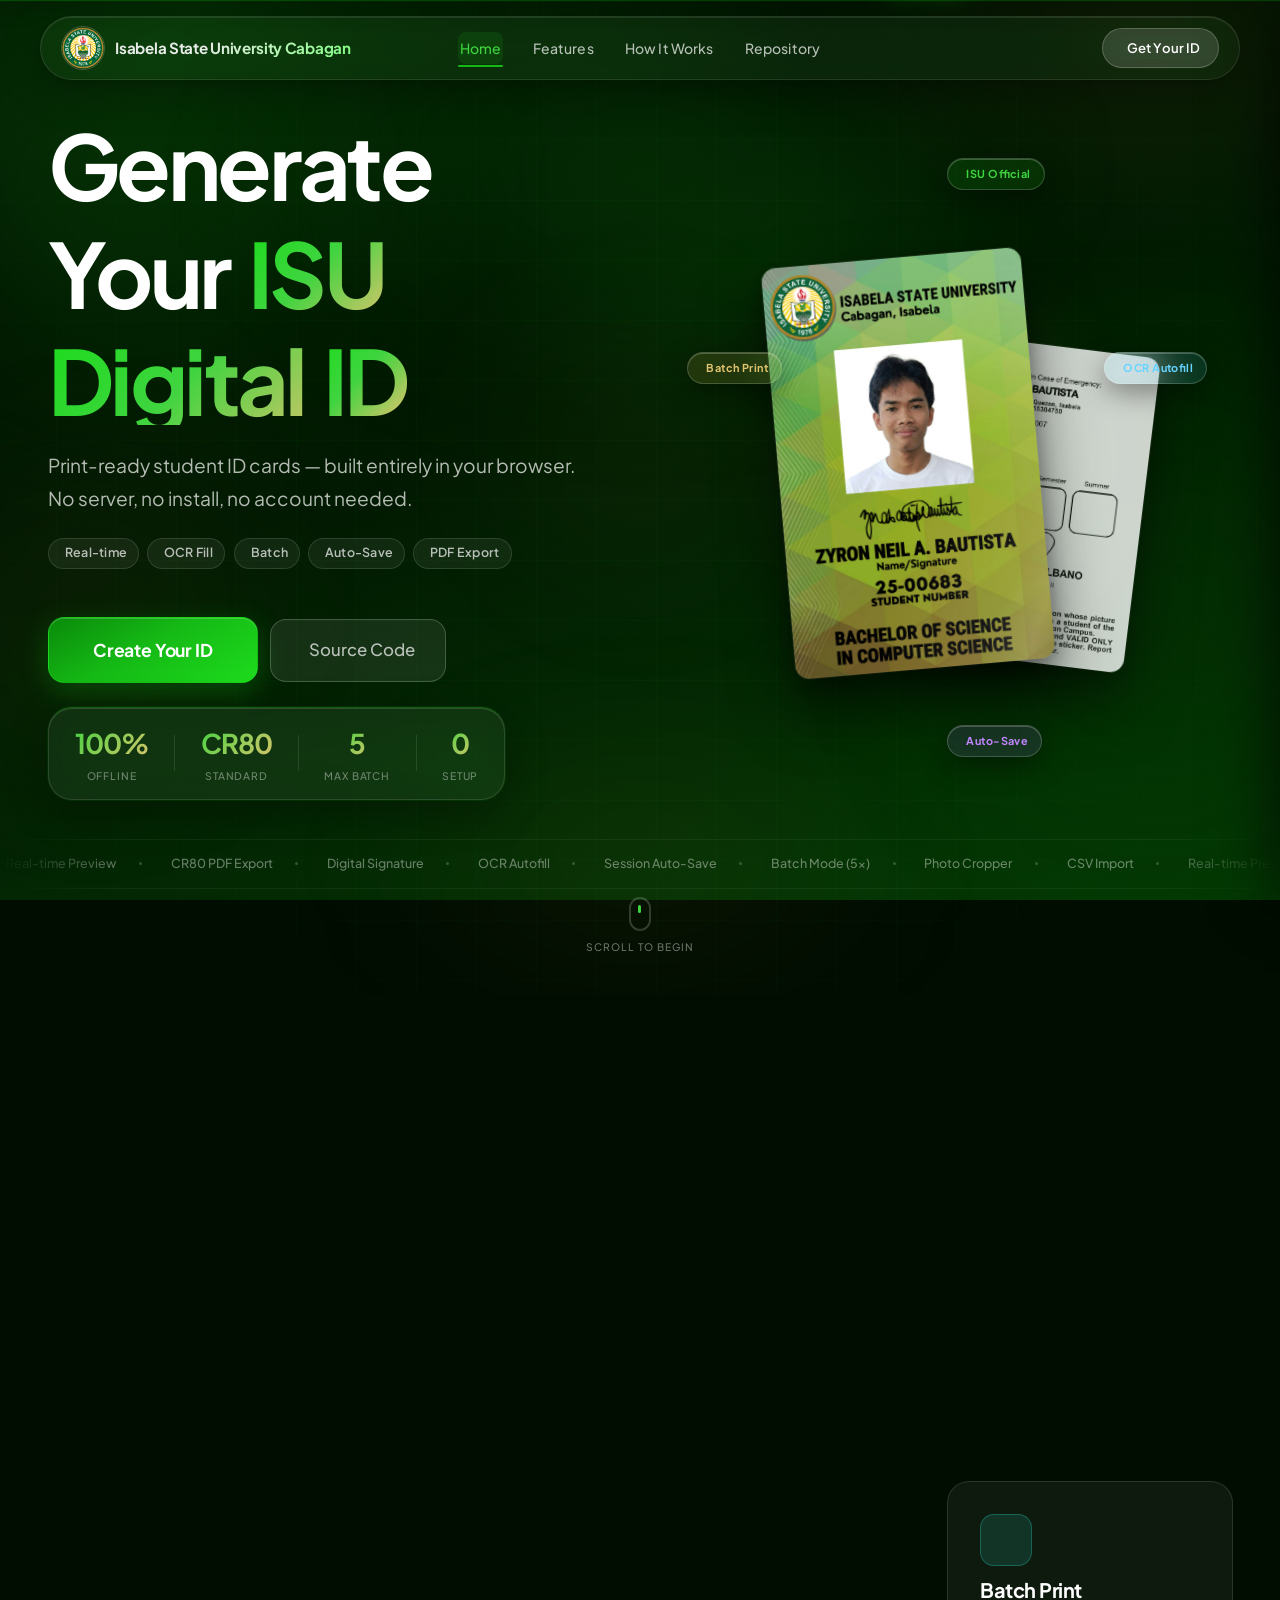
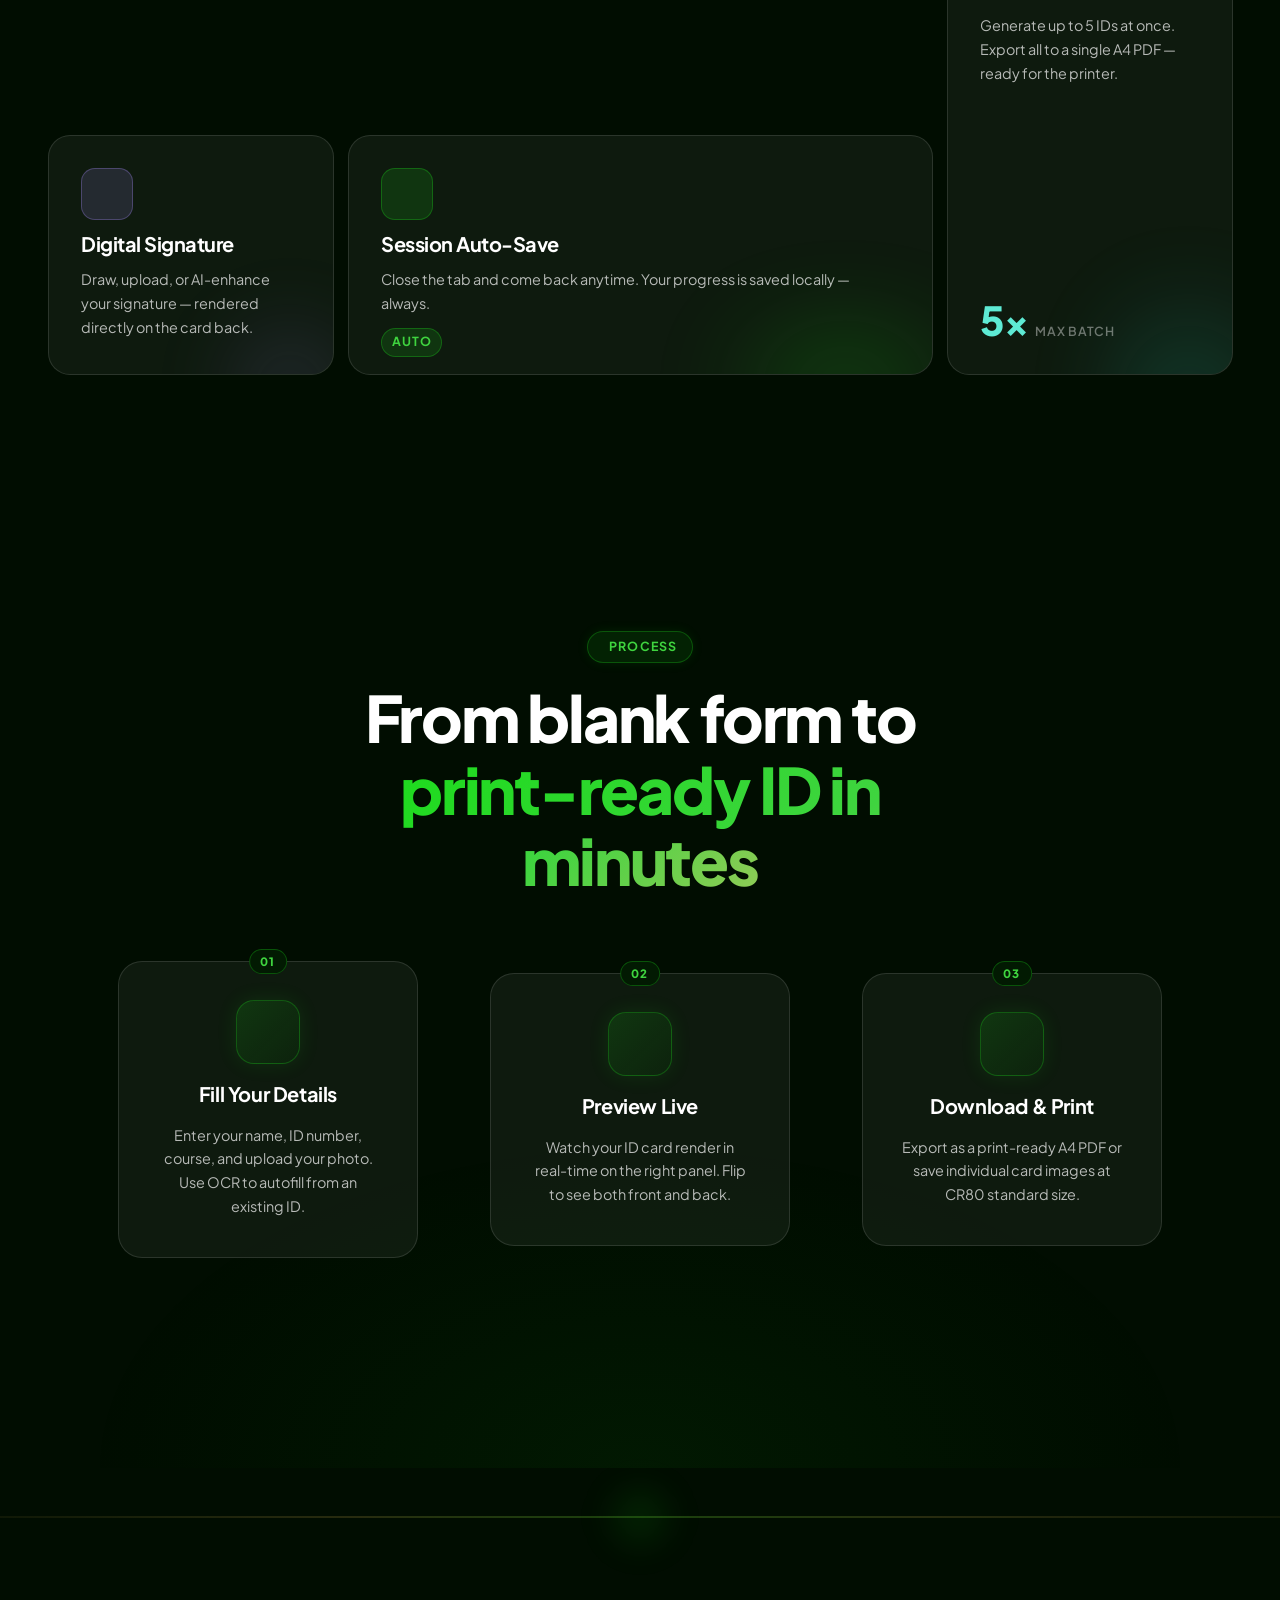
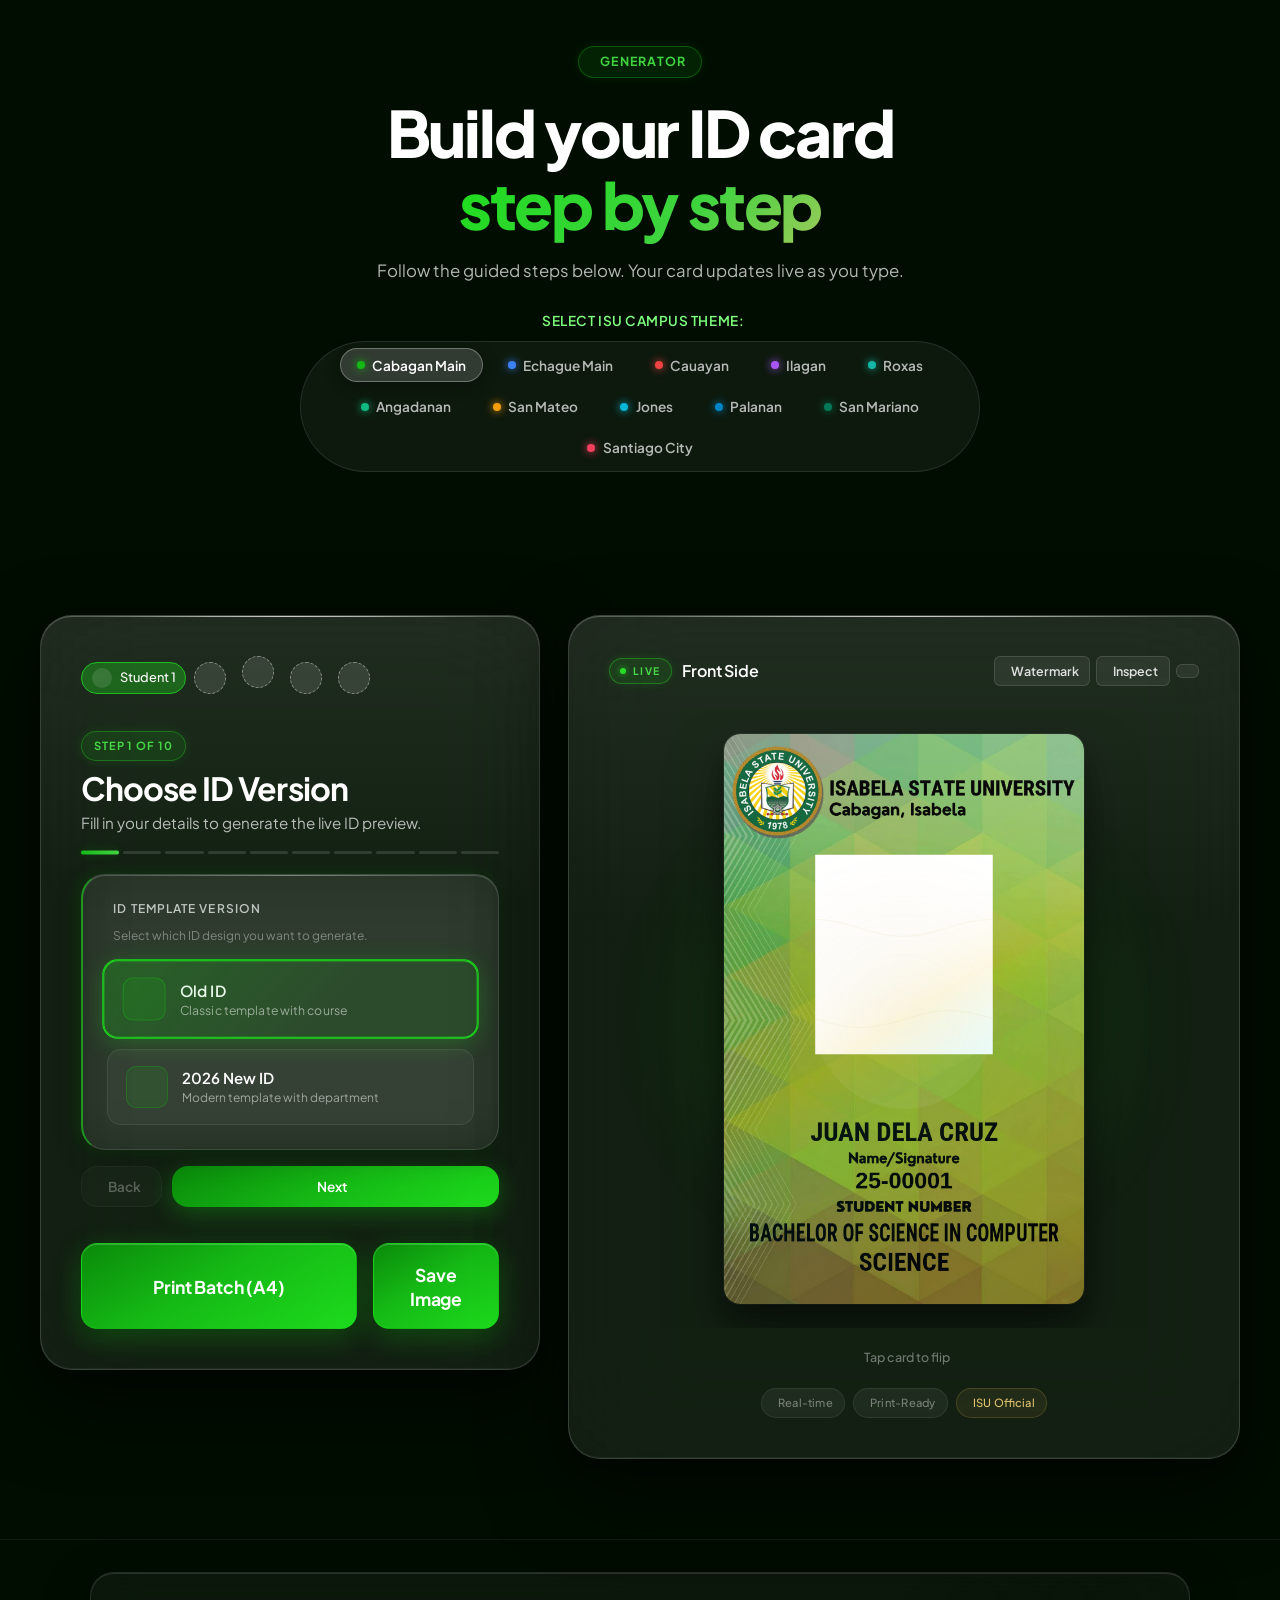
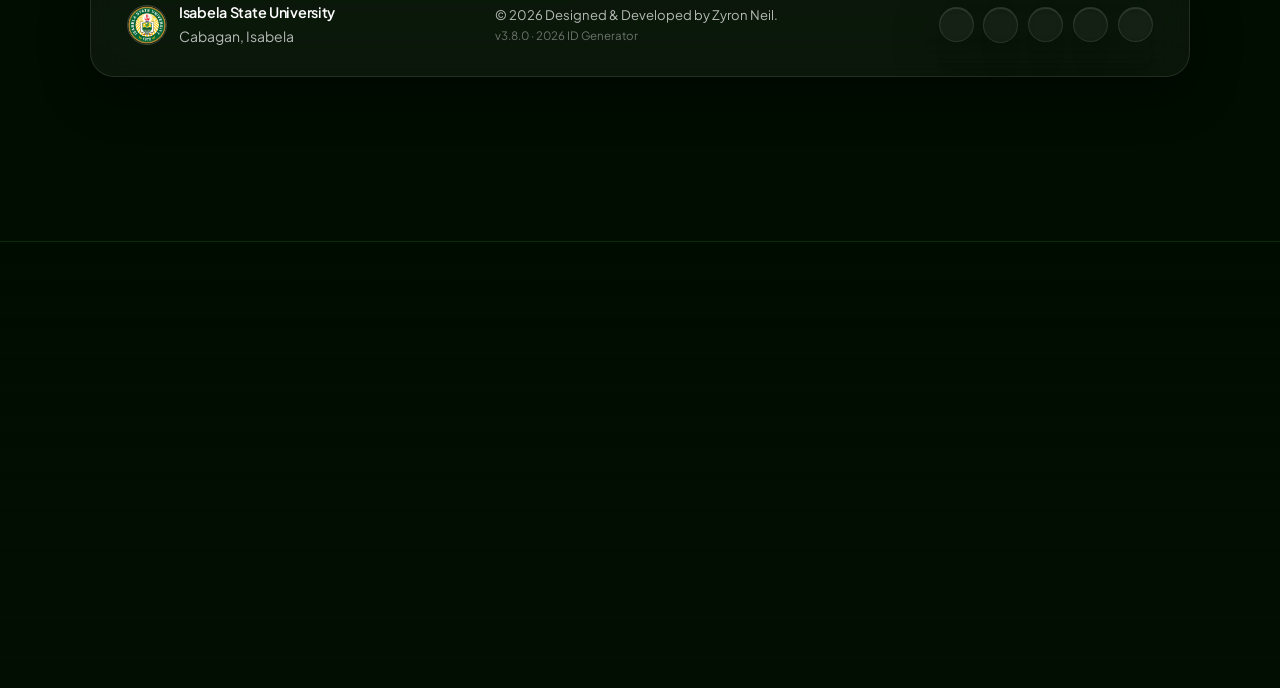
==== commit 86468595: "chore(release): prepare v3.8.0 — Performance & UI Refinement Hero section cleanup: - Remove hero-sea" ====
--- a/index.html
+++ b/index.html
@@ -4,6 +4,7 @@
     <meta charset="UTF-8">
     <meta name="viewport" content="width=device-width, initial-scale=1.0">
     <meta http-equiv="refresh" content="0; url=./web/">
+    <link rel="icon" type="image/png" href="web/images/isu_logo_256.png">
     <title>ISU Premium ID Generator — Isabela State University</title>
     <script>
         // Preserve any query parameters and hash fragments during redirect
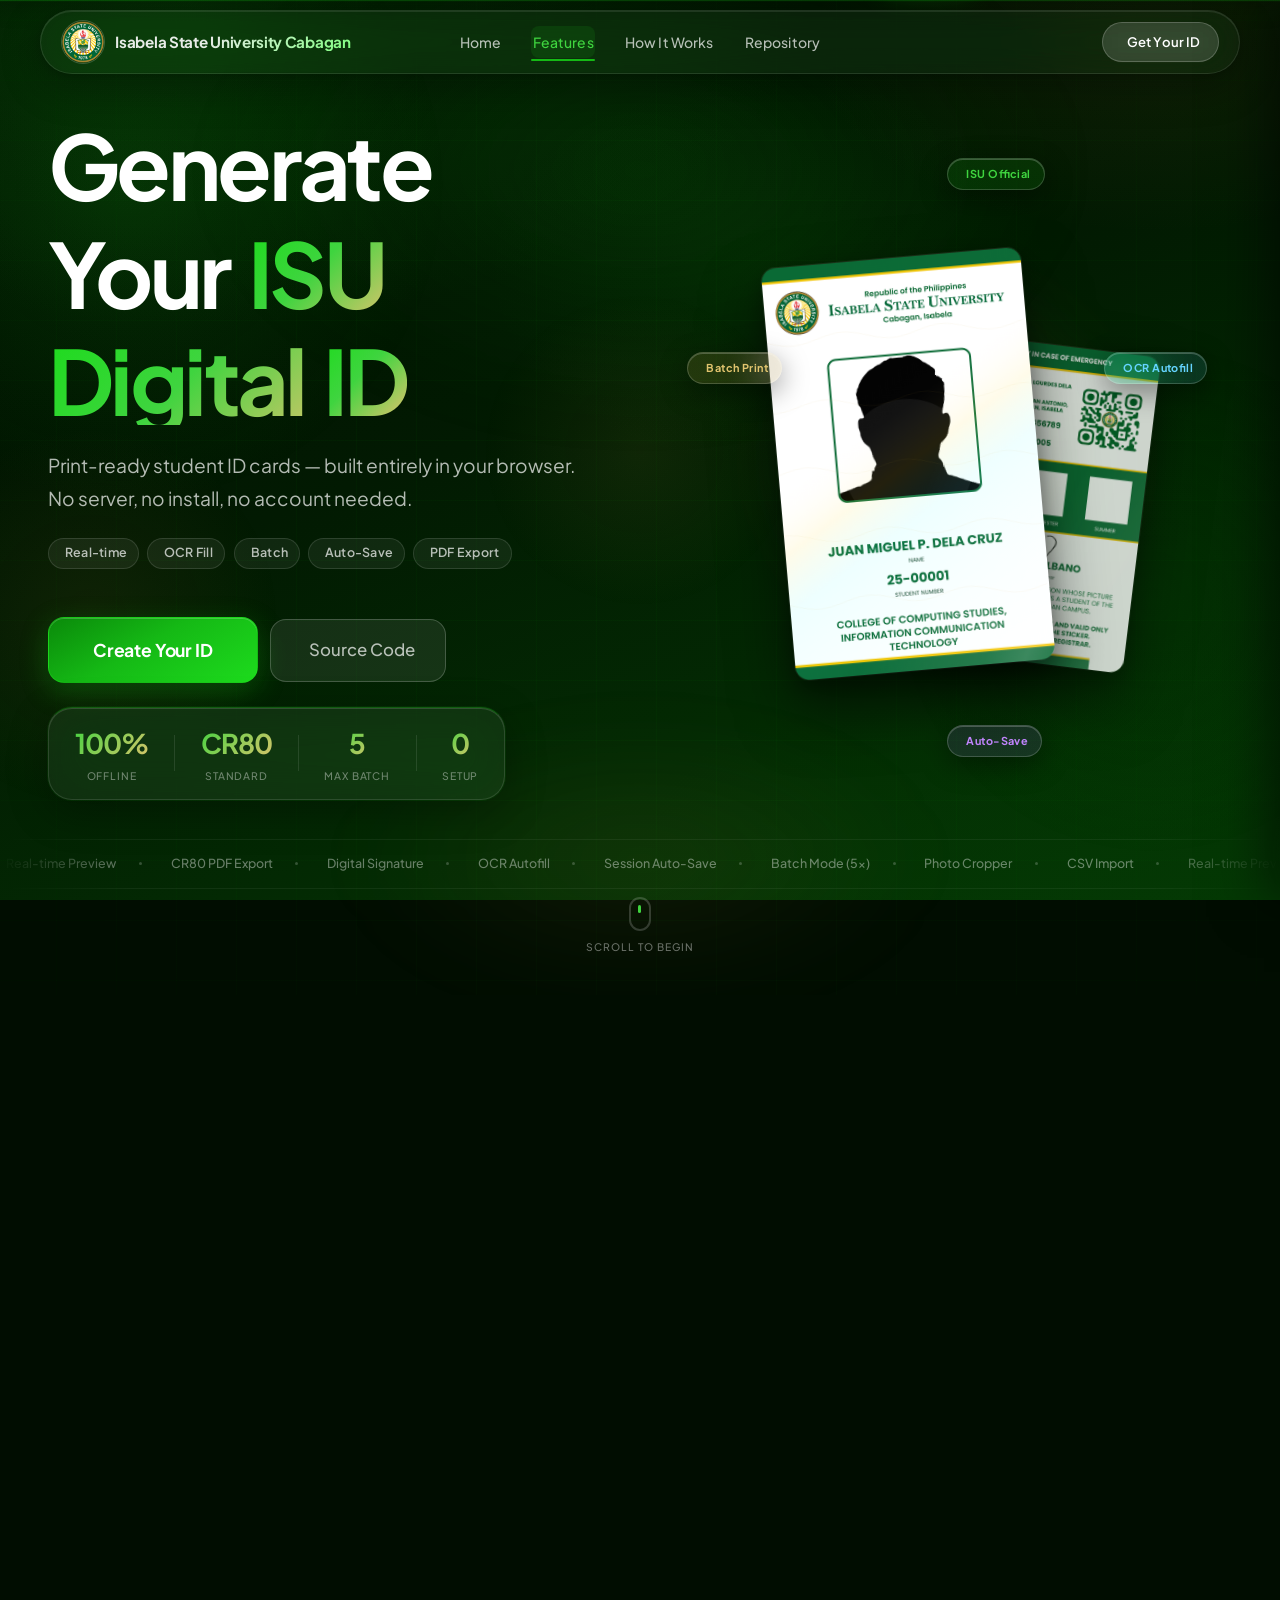
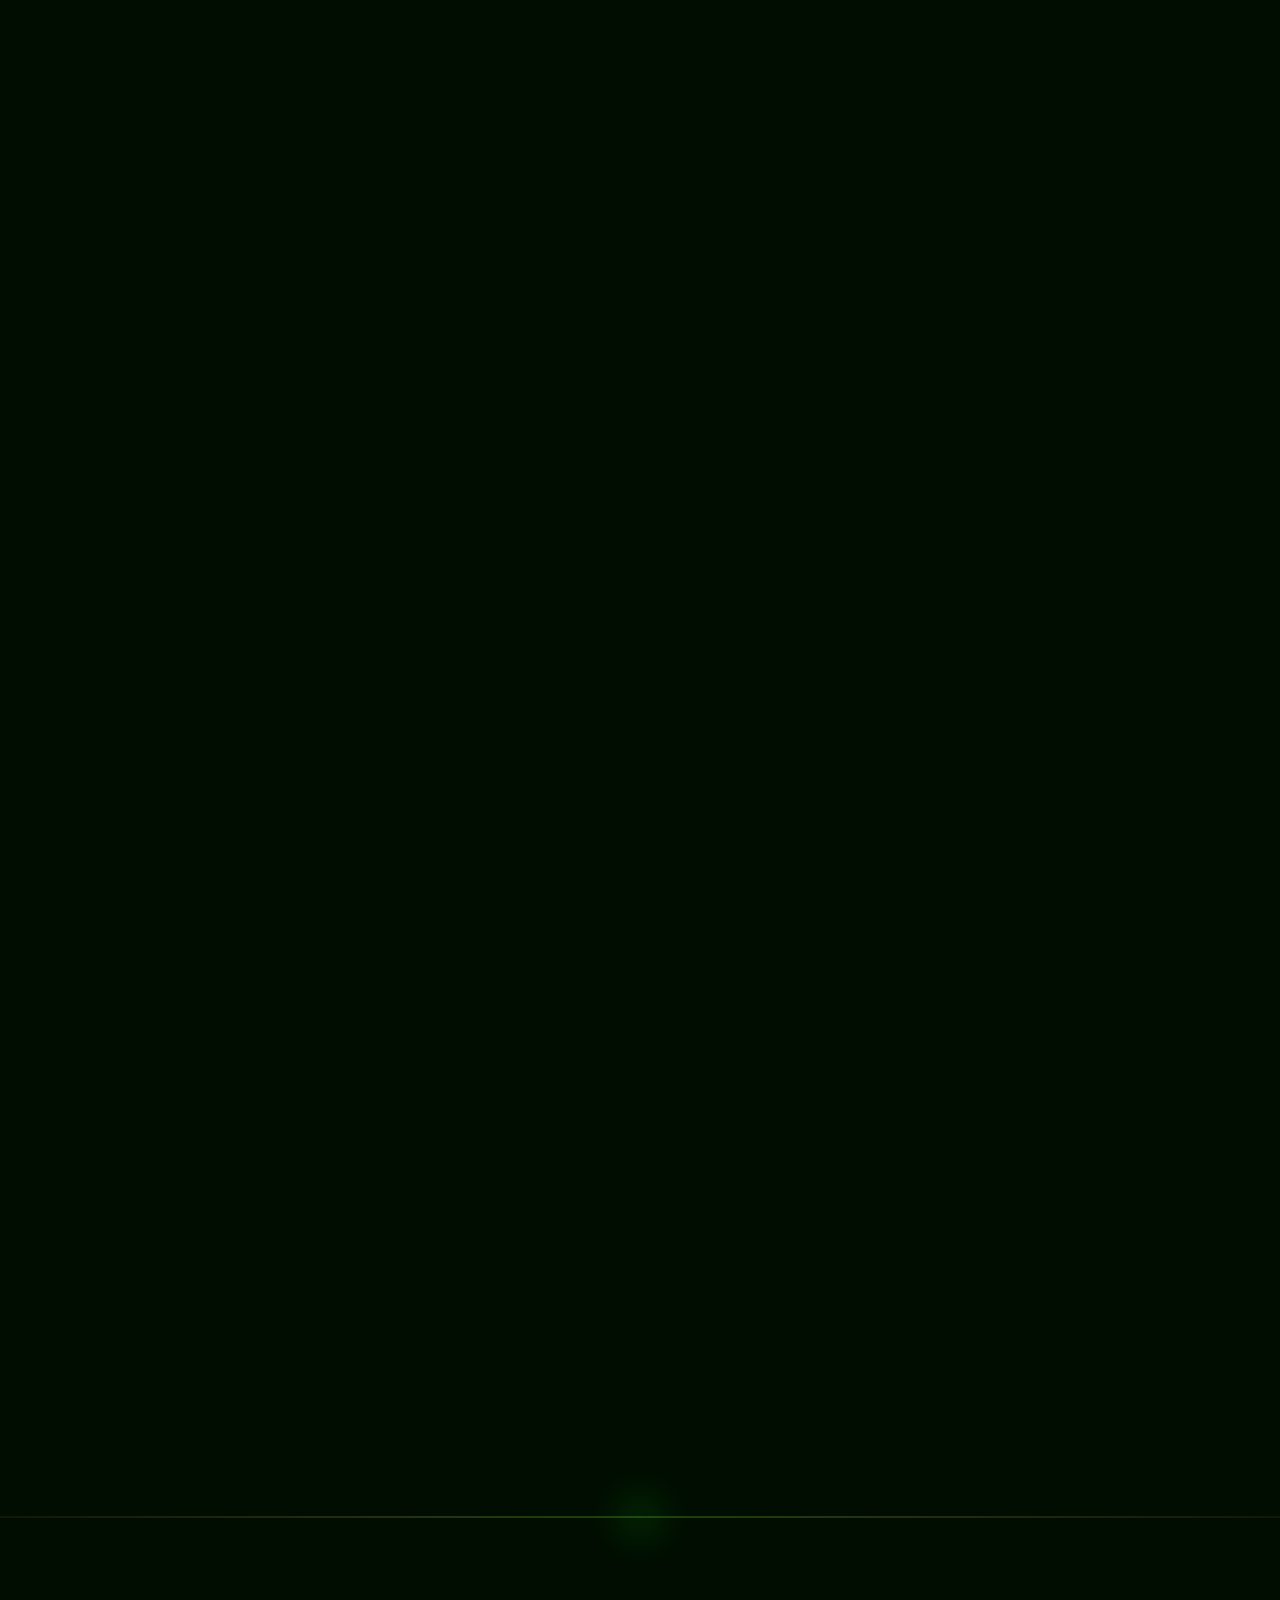
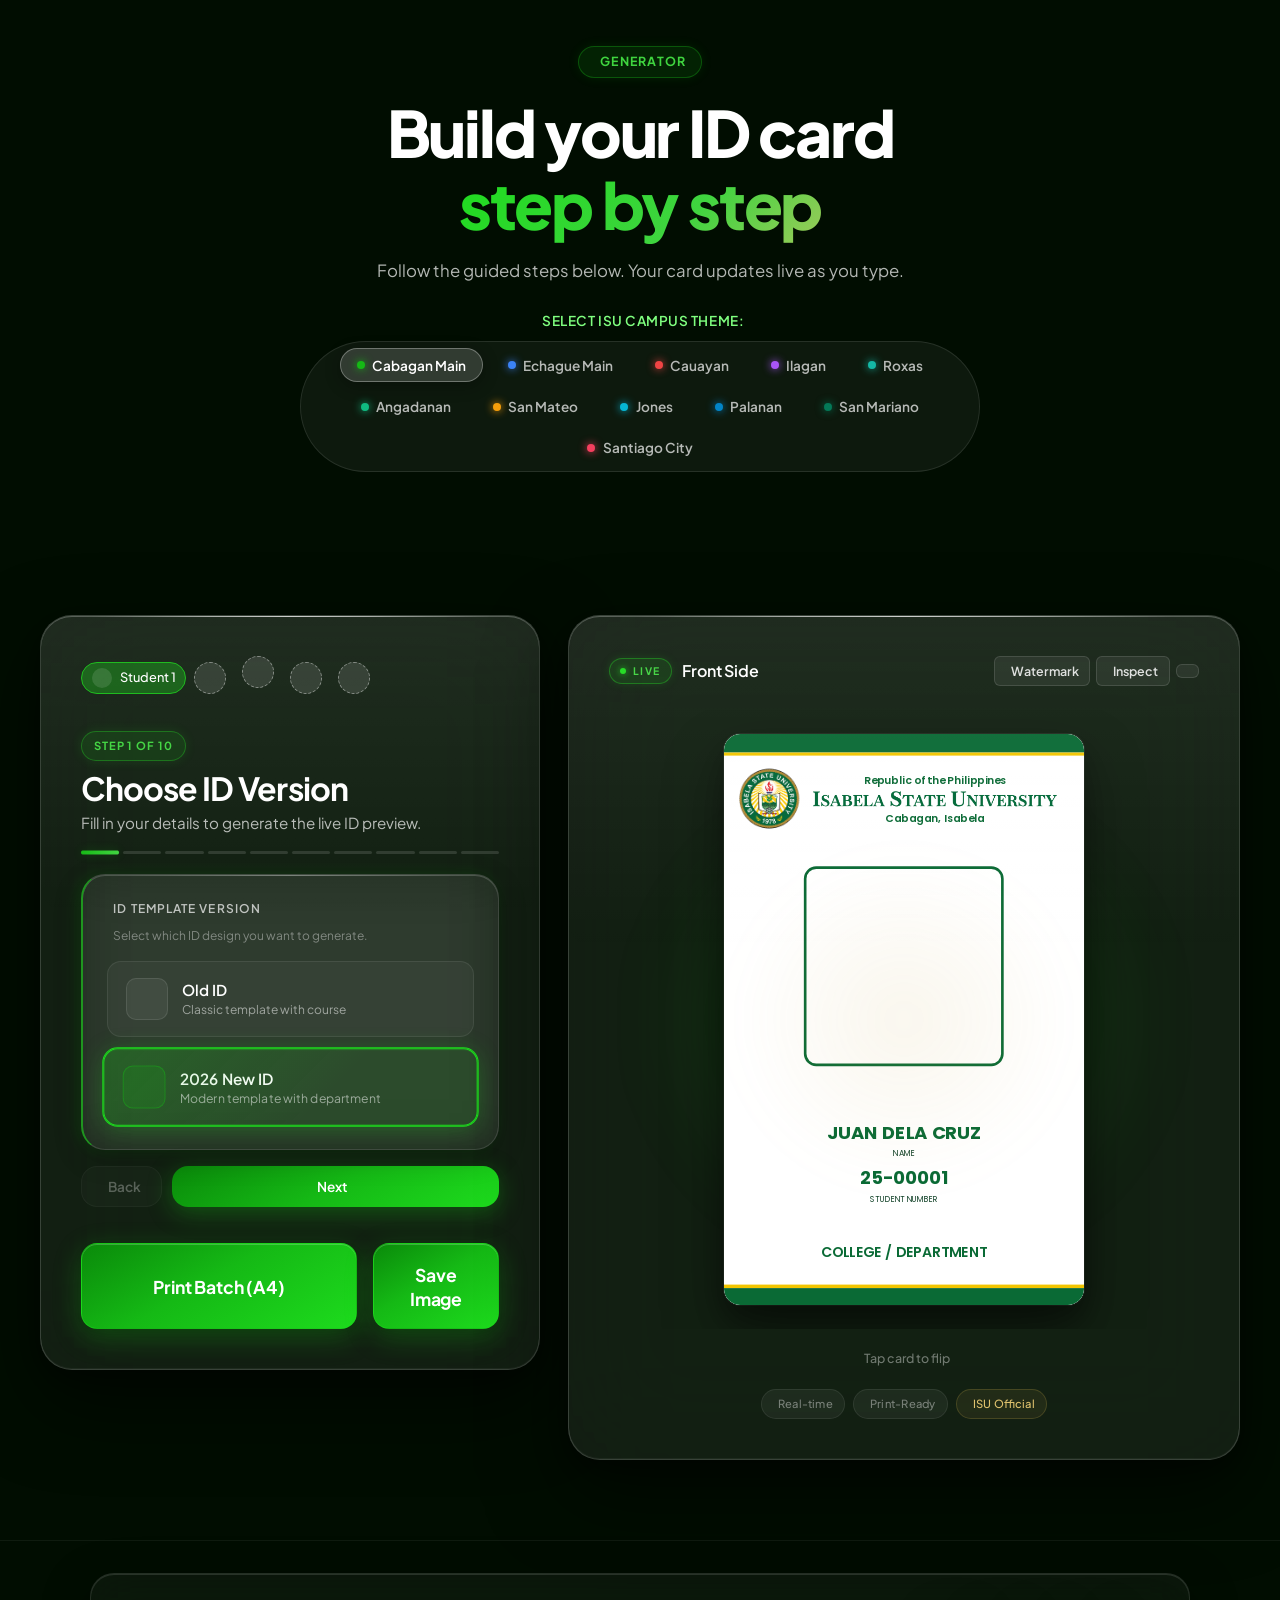
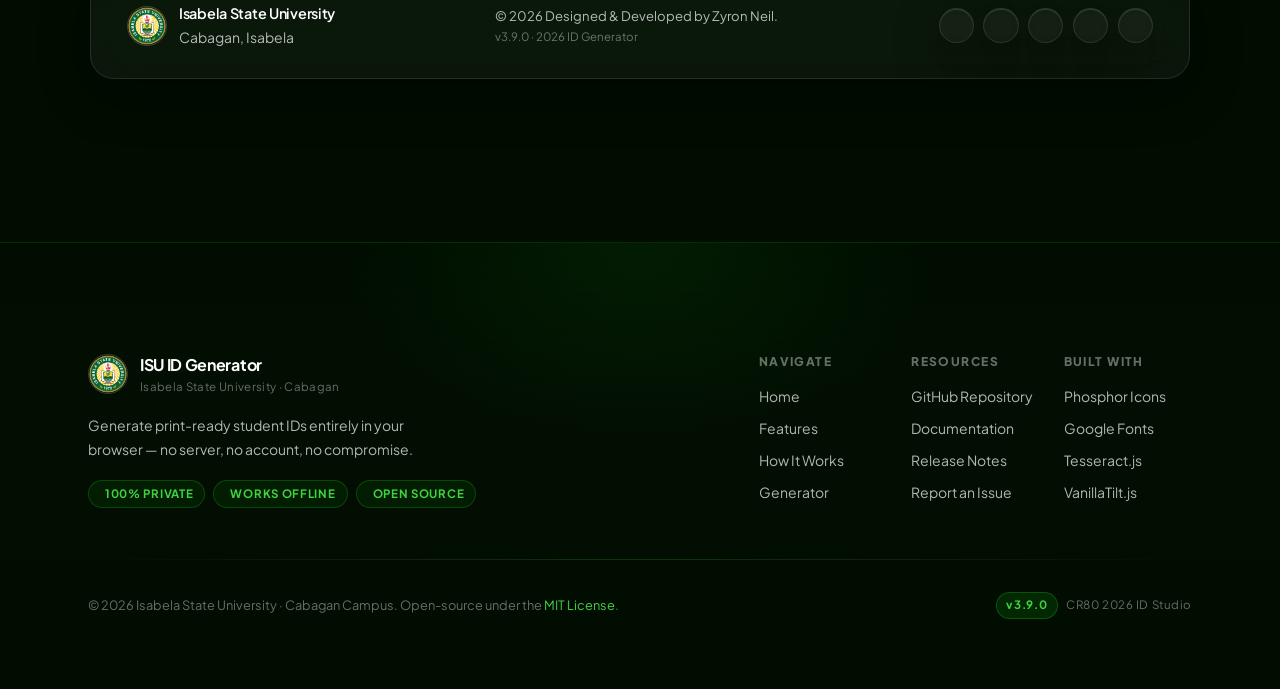
==== commit cf114489: "refactor(assets): move images/fonts to web/assets, scripts to web/tools; rename tool scripts - image" ====
--- a/index.html
+++ b/index.html
@@ -4,7 +4,7 @@
     <meta charset="UTF-8">
     <meta name="viewport" content="width=device-width, initial-scale=1.0">
     <meta http-equiv="refresh" content="0; url=./web/">
-    <link rel="icon" type="image/png" href="web/images/isu_logo_256.png">
+    <link rel="icon" type="image/png" href="web/assets/images/logos/isu_logo_256.png">
     <title>ISU Premium ID Generator — Isabela State University</title>
     <script>
         // Preserve any query parameters and hash fragments during redirect
